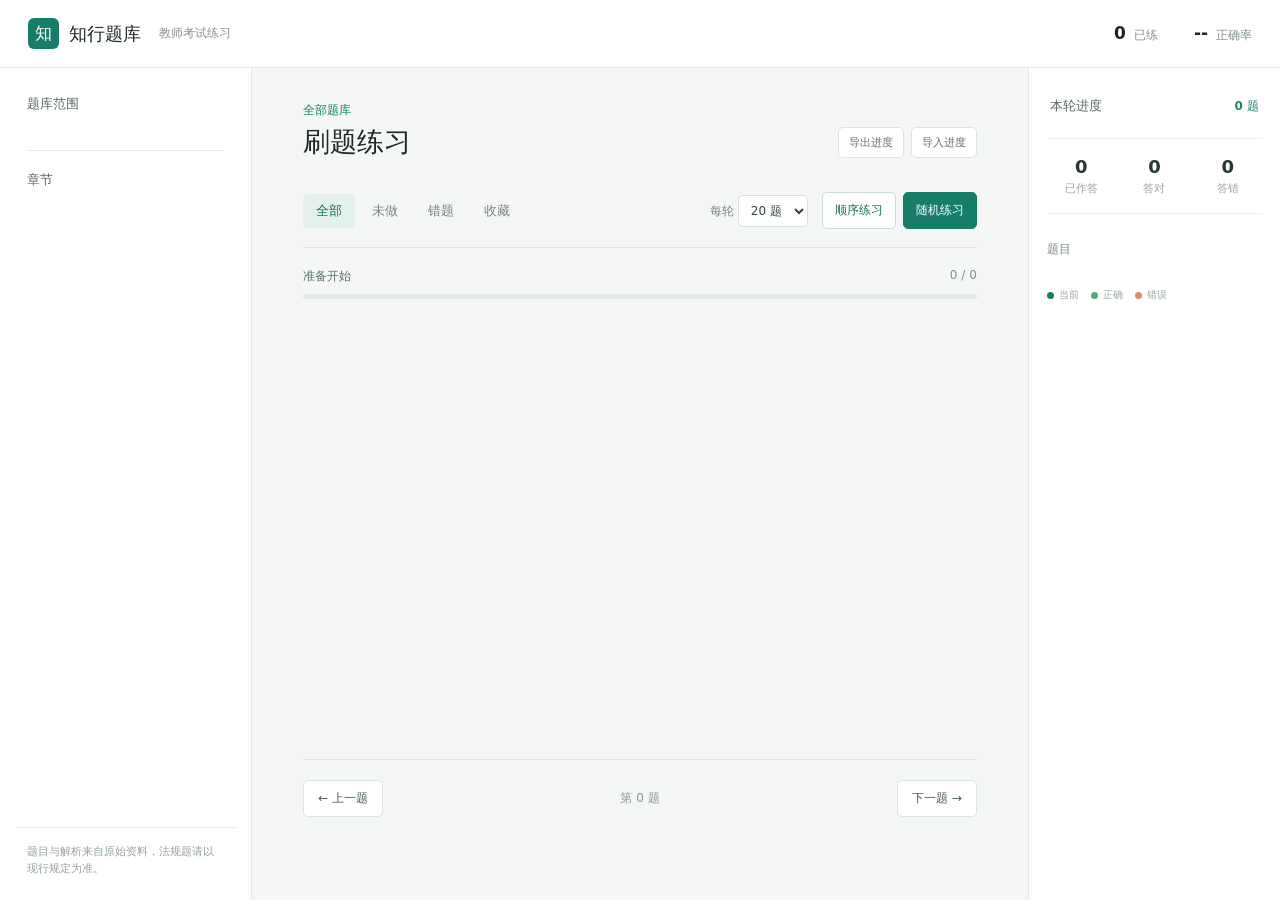
==== 知行题库-Windows直接打开.html @ 48b074b1 "Build offline teacher practice bank" ====
<!doctype html>
<html lang="zh-CN">
<head>
  <meta charset="utf-8">
  <meta name="viewport" content="width=device-width, initial-scale=1, viewport-fit=cover">
  <meta name="theme-color" content="#f5f7f6">
  <title>知行题库 · 教育学刷题</title>
  <style>
:root{font-family:Inter,"PingFang SC","Microsoft YaHei",system-ui,sans-serif;color:#1d2927;background:#f5f7f6;font-synthesis:none}*{box-sizing:border-box}body{margin:0}button,select{font:inherit}button{cursor:pointer}button:disabled{cursor:default;opacity:.45}.app-shell{min-height:100vh}.app-header{height:68px;background:#fff;border-bottom:1px solid #e2e8e5;display:flex;align-items:center;justify-content:space-between;padding:0 28px;position:sticky;top:0;z-index:10}.brand{display:flex;align-items:center;gap:10px;font-size:18px;font-weight:750;white-space:nowrap}.brand-mark{display:grid;place-items:center;width:31px;height:31px;border-radius:6px;background:#167d68;color:#fff;font-size:17px}.brand small{font-size:12px;color:#87928e;font-weight:500;margin-left:8px}.header-stats{display:flex;gap:36px}.header-stats div{display:flex;align-items:baseline;gap:8px}.header-stats strong{font-size:17px}.header-stats span{font-size:12px;color:#82908a}.mobile-filter-button,.sidebar-close{display:none}.workspace{display:grid;grid-template-columns:252px minmax(460px,1fr) 252px;min-height:calc(100vh - 68px);max-width:1600px;margin:auto}.sidebar{background:#fff;border-right:1px solid #e2e8e5;padding:27px 15px 22px;display:flex;flex-direction:column;min-height:0}.sidebar-heading,.section-heading,.panel-heading{display:flex;align-items:center;justify-content:space-between;font-size:13px;font-weight:700;color:#596963;padding:0 12px}.subject-list{display:grid;gap:5px;margin-top:15px}.subject-button,.chapter-button{display:flex;align-items:center;justify-content:space-between;width:100%;border:0;background:transparent;text-align:left;border-radius:5px;color:#46534f;min-height:42px;padding:9px 12px;font-size:13px;line-height:1.45}.subject-button:hover,.chapter-button:hover{background:#f2f7f4}.subject-button.active,.chapter-button.active{background:#e7f3ee;color:#0a705b;font-weight:700}.subject-button span,.chapter-button span{min-width:0}.subject-button small,.chapter-button small{font-size:11px;color:#93a19b;margin-left:8px;font-weight:500}.subject-button.active small,.chapter-button.active small{color:#4e967d}.sidebar-divider{height:1px;background:#e8edeb;margin:22px 12px 20px}.chapter-list{display:grid;gap:2px;overflow-y:auto;margin-top:12px;padding-bottom:12px}.chapter-button{align-items:flex-start}.chapter-button span{overflow-wrap:anywhere}.sidebar-footer{font-size:11px;line-height:1.6;color:#98a49e;border-top:1px solid #e8edeb;padding:15px 12px 0;margin-top:auto}.main-content{padding:34px clamp(24px,4vw,64px) 40px;min-width:0}.page-title-row{display:flex;align-items:end;justify-content:space-between;gap:20px}.eyebrow{font-size:12px;color:#0f8369;font-weight:700}.page-title-row h1{font-size:27px;line-height:1.2;margin:7px 0 0;letter-spacing:0}.data-actions{display:flex;gap:7px}.data-actions button{border:1px solid #dce4df;background:#fff;color:#64716c;border-radius:5px;padding:7px 10px;font-size:11px}.data-actions button:hover{color:#12735f;border-color:#7fbaa6}.practice-controls{display:flex;align-items:center;justify-content:space-between;gap:15px;flex-wrap:wrap;margin-top:34px;padding-bottom:18px;border-bottom:1px solid #dfe7e2}.mode-tabs{display:flex;gap:4px}.mode-tabs button{border:0;background:transparent;color:#77857e;font-size:13px;padding:8px 13px;border-radius:5px;min-width:52px}.mode-tabs button:hover{background:#ecf2ee}.mode-tabs button.active{color:#0f725d;background:#e4f1eb;font-weight:700}.session-controls{display:flex;align-items:center;gap:7px}.session-controls label{font-size:12px;color:#77857e;margin-right:7px;white-space:nowrap}.session-controls select{background:#fff;border:1px solid #d9e2dc;border-radius:5px;padding:7px 8px;color:#34443d}.session-controls button{border-radius:5px;padding:9px 12px;border:1px solid #ccdbd3;font-size:12px;font-weight:700;white-space:nowrap}.secondary-command{color:#196b58;background:#fff}.primary-command{color:#fff;background:#167d68;border-color:#167d68!important}.session-summary{display:flex;justify-content:space-between;margin-top:20px;font-size:12px;color:#819089}.session-summary span:first-child{font-weight:700;color:#587168}.progress-track{height:5px;background:#e2eae5;border-radius:4px;margin-top:9px;overflow:hidden}.progress-track>div{height:100%;width:0;background:#1d9476;transition:width .25s}.question-area{padding-top:32px;min-height:440px}.question-meta{display:flex;align-items:center;justify-content:space-between;color:#8a9891;font-size:12px}.question-meta .number{color:#167d68;font-weight:800}.question-title{font-size:21px;line-height:1.75;font-weight:650;margin:22px 0 25px;overflow-wrap:anywhere}.option-list{display:grid;gap:11px}.option-button{width:100%;min-height:60px;display:flex;align-items:center;text-align:left;gap:16px;padding:12px 16px;background:#fff;border:1px solid #dfe7e2;border-radius:6px;color:#2b3933;line-height:1.5;font-size:15px}.option-button:hover:not(:disabled){border-color:#76ae9b;background:#f9fcfa}.option-button:disabled{opacity:1}.option-letter{width:28px;height:28px;flex:0 0 28px;display:grid;place-items:center;border:1px solid #dce5df;border-radius:4px;font-weight:700;font-size:13px;color:#65756d}.option-button.correct{background:#e9f6ee;border-color:#67b48c}.option-button.correct .option-letter{background:#238961;color:#fff;border-color:#238961}.option-button.wrong{background:#fff0eb;border-color:#e3a48f}.option-button.wrong .option-letter{background:#cf6c52;color:#fff;border-color:#cf6c52}.option-button.muted{color:#84918a}.feedback{margin-top:22px;border-left:3px solid #238961;background:#edf7f1;padding:17px 20px;line-height:1.7;border-radius:0 5px 5px 0}.feedback.incorrect{background:#fff2ed;border-color:#d87356}.feedback-heading{font-weight:800;font-size:14px;color:#17684b}.feedback.incorrect .feedback-heading{color:#bb553b}.feedback-answer{font-size:13px;color:#51625a;margin-top:3px}.feedback-explanation{font-size:13px;color:#52625b;margin-top:12px;white-space:pre-wrap}.question-actions{display:flex;align-items:center;gap:14px;margin-top:23px}.text-action{border:0;background:transparent;color:#73827b;padding:4px 0;font-size:12px}.text-action:hover,.text-action.active{color:#127d62}.question-nav{display:flex;align-items:center;justify-content:space-between;border-top:1px solid #dfe7e2;padding-top:20px;margin-top:20px;color:#8a9891;font-size:12px}.question-nav button{border:1px solid #dce5df;background:#fff;padding:9px 14px;border-radius:5px;font-size:12px;color:#4c6257}.question-nav button:hover:not(:disabled){border-color:#72b39a;color:#12735f}.right-panel{background:#fff;border-left:1px solid #e2e8e5;padding:29px 18px;min-width:0}.panel-heading{padding:0 3px}.panel-heading strong{color:#1f8470;font-size:12px}.round-stats{display:grid;grid-template-columns:repeat(3,1fr);gap:5px;margin-top:23px;padding:17px 0;border-top:1px solid #e9efeb;border-bottom:1px solid #e9efeb}.round-stats div{display:flex;flex-direction:column;align-items:center;gap:4px}.round-stats strong{font-size:18px;color:#263a30}.round-stats span{font-size:11px;color:#9aa6a0}.palette-label{font-size:12px;font-weight:700;color:#7b8a82;margin-top:27px}.question-palette{display:grid;grid-template-columns:repeat(5,minmax(0,1fr));gap:7px;margin-top:13px;max-height:calc(100vh - 350px);overflow:auto}.question-palette button{height:31px;border:1px solid #e1e8e3;background:#fff;color:#718078;border-radius:4px;font-size:11px}.question-palette button.current{border-color:#157d65;color:#0e715a;background:#e8f4ee;font-weight:800}.question-palette button.correct{background:#e6f4e9;color:#167c58;border-color:#b5dcc3}.question-palette button.wrong{background:#fff0e8;color:#ba5b3b;border-color:#efd1c1}.question-palette button.current{outline:2px solid #167d68;outline-offset:1px}.palette-key{display:flex;gap:12px;flex-wrap:wrap;margin-top:17px;font-size:10px;color:#99a59e}.palette-key span{display:flex;align-items:center;gap:5px}.palette-key i{width:7px;height:7px;border-radius:50%;background:#e1e8e3}.palette-key .key-current{background:#167d68}.palette-key .key-correct{background:#52a879}.palette-key .key-wrong{background:#dc8a69}.empty-state{display:grid;place-content:center;min-height:360px;text-align:center}.empty-state h2{font-size:17px;margin:0 0 9px}.empty-state p{font-size:13px;line-height:1.7;color:#8b9992;margin:0}.empty-state button{margin:20px auto 0;border:0;background:#167d68;color:#fff;padding:10px 16px;border-radius:5px;font-size:12px}.toast{position:fixed;bottom:25px;left:50%;transform:translate(-50%,15px);padding:10px 15px;border-radius:5px;background:#233b32;color:#fff;box-shadow:0 8px 24px #1d3d3129;font-size:12px;opacity:0;pointer-events:none;transition:.2s;z-index:30}.toast.show{opacity:1;transform:translate(-50%,0)}.sidebar-backdrop{display:none}
@media(max-width:1120px){.workspace{grid-template-columns:232px minmax(0,1fr)}.right-panel{display:none}.main-content{padding-left:36px;padding-right:36px}}
@media(max-width:720px){.app-header{height:58px;padding:0 16px}.brand{font-size:16px}.brand small,.header-stats{display:none}.mobile-filter-button{display:block;margin-left:auto;background:#e8f3ed;color:#13745c;border:0;border-radius:5px;padding:8px 10px;font-size:12px}.workspace{display:block;min-height:calc(100vh - 58px)}.sidebar{position:fixed;z-index:25;top:0;left:0;bottom:0;width:min(85vw,330px);transform:translateX(-100%);transition:transform .2s;box-shadow:10px 0 30px #1a3f3020}.sidebar.open{transform:translateX(0)}.sidebar-close{display:block;border:0;background:transparent;font-size:25px;line-height:1;color:#8b9b91}.sidebar-backdrop.open{display:block;position:fixed;inset:0;background:#152b2266;z-index:20}.main-content{padding:25px 17px 35px}.page-title-row{align-items:start}.page-title-row h1{font-size:23px}.data-actions{flex-direction:column;gap:4px}.data-actions button{padding:5px 7px;font-size:10px}.practice-controls{margin-top:25px;align-items:flex-start;gap:15px}.mode-tabs{width:100%;justify-content:space-between}.mode-tabs button{flex:1;padding:8px 6px}.session-controls{width:100%;justify-content:space-between;gap:5px}.session-controls label{margin:0}.session-controls button{padding:9px 7px}.question-area{padding-top:25px;min-height:380px}.question-title{font-size:18px;margin:17px 0 20px}.option-button{font-size:14px;padding:10px 12px;min-height:56px}.question-nav{margin-top:15px}.sidebar-footer{margin-top:20px}}

</style>
  <script>
window.QUESTION_BANK = [{"id":"1-1-1","subject":"教育学","chapter":"第一章 教育及教育学的产生与发展","number":1,"stem":"以下不属于广义教育的是( )。","options":["妈妈教孩子洗衣服","社团活动","参观美术馆","小鸟学飞"],"answer":"D","explanation":"广义教育的定义是凡是增进人们的知识和技能.影响人们的想品德的活动都是教育。教育只局限于人，所以小鸟学飞不属于广义教育。"},{"id":"1-1-2","subject":"教育学","chapter":"第一章 教育及教育学的产生与发展","number":2,"stem":"狭义的教育主要是指( )。","options":["家庭教育","职业教育","学校教育","社会教育"],"answer":"C","explanation":"狭义的教育就是学校教育。"},{"id":"1-1-3","subject":"教育学","chapter":"第一章 教育及教育学的产生与发展","number":3,"stem":"在一定的社会背景下发生的促使个体的社会化和社会的个性化的实践活动即( )。","options":["教育","教学","德育","智育"],"answer":"A","explanation":"题干描述的是“教育”的定义。“教学”一般指的是课堂教学，但个体社会化和社会个性化的活动不仅仅是课堂教学，所以不符合。"},{"id":"1-1-4","subject":"教育学","chapter":"第一章 教育及教育学的产生与发展","number":4,"stem":"教育学史上第一个正式提出并把教育起源问题作为一个学术问题来认识的是( )。","options":["神话起源说","生物起源说","心理起源说","劳动起源说"],"answer":"B","explanation":"教育学史上第一个正式提出的教育起源学说是生物起源说。"},{"id":"1-1-5","subject":"教育学","chapter":"第一章 教育及教育学的产生与发展","number":5,"stem":"利托尔诺认为：教育活动不仅存在于人类社会之中，而且存在于人类社会之外，甚至存在于动物界。这是教育的( )的观点。","options":["生物起源说","神话起源说","心理起源说","劳动起源说"],"answer":"A","explanation":"教育也存在于动物界是生物起源说的观点。"},{"id":"1-1-6","subject":"教育学","chapter":"第一章 教育及教育学的产生与发展","number":6,"stem":"认为教育起源于儿童对成年人无意识的模仿的是( )。","options":["神话起源说","生物起源说","心理起源说","劳动起源说"],"answer":"C","explanation":"认为教育产生于儿童对成年人无意识模仿的是孟禄的心理起源说。"},{"id":"1-1-7","subject":"教育学","chapter":"第一章 教育及教育学的产生与发展","number":7,"stem":"教育是人类特有的一种社会活动，这是______的观点。( )","options":["生物起源说","神话起源说","心理起源说","劳动起源说"],"answer":"D","explanation":"认为教育是人类特有的社会活动是劳动起源说的观点。"},{"id":"1-1-8","subject":"教育学","chapter":"第一章 教育及教育学的产生与发展","number":8,"stem":"下列哪个社会的教育没有阶级性( )","options":["封建社会","奴隶社会","原始社会","资本主义社会"],"answer":"C","explanation":"原始社会还没有产生阶级，所以教育没有阶级性。"},{"id":"1-1-9","subject":"教育学","chapter":"第一章 教育及教育学的产生与发展","number":9,"stem":"自( ) 阶段开始，自然科学就成为学校教学内容的组成部分。","options":["原始教育","近代教育","现代教育","古代教育"],"answer":"B","explanation":"古代自然科学不发达，自然科学知识从近代开始呈现大幅度膨胀，所以自然科学成为教学内容也是从近代开始。"},{"id":"1-1-10","subject":"教育学","chapter":"第一章 教育及教育学的产生与发展","number":10,"stem":"教育从生产劳动中第一次分离的标志是( )。","options":["学校的产生","剩余产品的出现","有了国家","创造了文字"],"answer":"A","explanation":"学校产生之后，学校内的教师和学生就不用从事生产劳动而只专心于知识的传授和学习，所以教育与生产劳动相分离。"},{"id":"1-1-11","subject":"教育学","chapter":"第一章 教育及教育学的产生与发展","number":11,"stem":"学校教育与生产劳动相脱离是______教育的一个主要特征。( )","options":["古代社会","近代社会","资本主义社会","社会主义社会"],"answer":"A","explanation":"教育与生产劳动相脱离是古代社会教育的特征。"},{"id":"1-1-12","subject":"教育学","chapter":"第一章 教育及教育学的产生与发展","number":12,"stem":"古代中国学校教育的主要内容是六艺，它包括( )。","options":["礼.乐.射.辞.书.数","文法.修辞.辩证法.书数.射御","算术.几何.文法.辩证法.天文.书数","礼.乐.射.御.书.数"],"answer":"D","explanation":"“六艺”是礼乐射御书数。"},{"id":"1-1-13","subject":"教育学","chapter":"第一章 教育及教育学的产生与发展","number":13,"stem":"以培养有文化修养和多种才能的政治家和商人为教育目的的是古代 ( )","options":["斯巴达","埃及","希腊","雅典"],"answer":"D","explanation":"题干描述的是雅典的教育特点。"},{"id":"1-1-14","subject":"教育学","chapter":"第一章 教育及教育学的产生与发展","number":14,"stem":"以培养忠于统治阶级的强悍的军人为教育目的是古代 ( )","options":["希腊","埃及","斯巴达","雅典"],"answer":"C","explanation":"斯巴达教育以培养军人为主要教育目的。"},{"id":"1-1-15","subject":"教育学","chapter":"第一章 教育及教育学的产生与发展","number":15,"stem":"古代西欧教育，( )处于全部学科的“王冠”地位。","options":["神学","算术","文法","辩证学"],"answer":"A","explanation":"中世纪西欧是基督教整体控制整个社会的时期，所以那个时候，处于全部学科“王冠”的是神学。“七艺”教育是为学习神学做准备。"},{"id":"1-1-16","subject":"教育学","chapter":"第一章 教育及教育学的产生与发展","number":16,"stem":"强调身心和谐发展，教育内容比较丰富，方法比较灵活的教育是( )。","options":["古代印度","古代埃及","斯巴达","雅典"],"answer":"D","explanation":"雅典教育强调身心和谐发展，教学方法比较灵活。"},{"id":"1-1-17","subject":"教育学","chapter":"第一章 教育及教育学的产生与发展","number":17,"stem":"下列说法错误的是( )。","options":["斯巴达教育特别重视对其子女进行体操和军事训练。","雅典教育只重视读写算.音乐.文学.政治和哲学方面的教育","儒家的经典著作“四书”和“五经”是我国封建社会教育的主要内容","在欧洲封建社会里，教会教育的内容是“七艺”"],"answer":"B","explanation":"雅典教育注重人身心和谐发展，除了B项中提到的以外，也注重体育教育。A.C.D三项都正确。"},{"id":"1-1-18","subject":"教育学","chapter":"第一章 教育及教育学的产生与发展","number":18,"stem":"在欧洲封建社会，宗教成了封建制度的精神支柱和统治人民的工具，因而教育上出现了两种类型的教育：( )和骑士教育。","options":["斯巴达教育","宗教教育","教会教育","雅典教育"],"answer":"C","explanation":"欧洲中世纪是基督教全面掌控社会的时期，所有教会教育是中世纪教育的重要类型。宗教教育是所有宗教都具有的，而教会教育是基督教特有的。"},{"id":"1-1-19","subject":"教育学","chapter":"第一章 教育及教育学的产生与发展","number":19,"stem":"“政教合一，以吏为师”的局面是( )时期的典型状况。","options":["原始社会","奴隶社会","封建社会","资本主义社会"],"answer":"B","explanation":"“政教合一，以吏为师”是我国西周，即奴隶社会时期的典型状况。"},{"id":"1-1-20","subject":"教育学","chapter":"第一章 教育及教育学的产生与发展","number":20,"stem":"“以僧为师”，“以吏为师”是古代什么时期的教育特征( )","options":["中国","埃及","希腊","罗马"],"answer":"B","explanation":"“以僧为师.以吏为师”是古埃及教育的特点。"},{"id":"1-1-21","subject":"教育学","chapter":"第一章 教育及教育学的产生与发展","number":21,"stem":"与封建社会教育特征不符的是( )。","options":["师生关系民主化，出现了双轨制","教育具有阶级性和宗教性","以“四书五经”等经典为教育内容","官学与私学.书院和社学并存"],"answer":"A","explanation":"师生关系民主化是近代以后，资本主义社会教育的特点。"},{"id":"1-1-22","subject":"教育学","chapter":"第一章 教育及教育学的产生与发展","number":22,"stem":"首先提出“普及教育”口号的是在( )时期。","options":["奴隶社会","封建社会","资本主义社会","社会主义社会"],"answer":"C","explanation":"首先提出“普及教育”口号是在资本主义社会时期。"},{"id":"1-1-23","subject":"教育学","chapter":"第一章 教育及教育学的产生与发展","number":23,"stem":"19世纪初，资产阶级为了适应生产的需要，扩大了教育对象，采用了班级授课的教学组织形式，实施了“( )”，使劳动人民的子女有了一定的受教育的机会。","options":["高等教育","宗教教育","普及教育","骑士教育"],"answer":"C","explanation":"19世纪开始出现普及教育。高等教育.宗教教育.骑士教育在中世纪就出现了。"},{"id":"1-1-24","subject":"教育学","chapter":"第一章 教育及教育学的产生与发展","number":24,"stem":"在西方，公立教育崛起于( )。","options":["现代","近代","封建社会","奴隶社会"],"answer":"B","explanation":"西方的公立教育源于普鲁士1763年的强迫教育法令，崛起于近代。在那之前，西方以私立教育为主。"},{"id":"1-1-25","subject":"教育学","chapter":"第一章 教育及教育学的产生与发展","number":25,"stem":"当今世界，新科学技术在不断发展和深化，现代教育也酝酿着一场巨变，已有的现代教育思想和理论日益从理想和概念变为现实，现代教育要发生怎样的变化才能适应社会发展的要求？( )①教育终身化 ②教育分权化 ③教育市场化④教育民主化 ⑤教育国际化 ⑥教育现代化 ⑦教育多元化","options":["②③④⑤⑥⑦","①③④⑤⑥⑦","①②③④⑤⑥⑦","①②③④⑤⑥⑦"],"answer":"D","explanation":"终身化、分权化、市场化、民主化、国际化、现代化、多元化都是现代教育的发展趋势。"},{"id":"1-1-26","subject":"教育学","chapter":"第一章 教育及教育学的产生与发展","number":26,"stem":"否定教育专制化的教育特征是( )。","options":["教育的终身化","教育的多元化","教育的民主化","教育的全民化"],"answer":"C","explanation":"“专制”的反义词是“民主”。"},{"id":"1-1-27","subject":"教育学","chapter":"第一章 教育及教育学的产生与发展","number":27,"stem":"“活到老学到老”是现代教育( )特点的要求。","options":["大众性","公平性","终身性","未来性"],"answer":"C","explanation":"“活到老，学到老”体现了终身教育的意识。"},{"id":"1-1-28","subject":"教育学","chapter":"第一章 教育及教育学的产生与发展","number":28,"stem":"终身教育的提出者是( )","options":["朗格朗","布鲁纳","布鲁姆","杜威"],"answer":"A","explanation":"终身教育的提出者是朗格朗。"},{"id":"1-1-29","subject":"教育学","chapter":"第一章 教育及教育学的产生与发展","number":29,"stem":"现代教育的( )是指：一方面，科学教育是现代教育的基本内容和最重要的方面，另一方面，现代教育的发展越来越依靠教育科学的指导，摆脱经验的束缚。","options":["公共性","生产性","科学性","终身性"],"answer":"C","explanation":"题干提到的两个方面都与科学有关，所以是现代教育的科学性。"},{"id":"1-1-30","subject":"教育学","chapter":"第一章 教育及教育学的产生与发展","number":30,"stem":"为全体人民服务，为每一位受教育者提供同样的机会体现了现代教育( )的特征。","options":["公共性","生产性","科学性","未来性"],"answer":"A","explanation":"为全体人民服务体现了现代教育的公共性。"},{"id":"1-1-31","subject":"教育学","chapter":"第一章 教育及教育学的产生与发展","number":31,"stem":"“今天的教育是明天的经济，教育的消费是明显的消费潜在的生产，是有限的消费扩大的生产，是今日的消费明日的生产”；这一认识表明现代教育具有( )的特征。","options":["科学性","价值性","生产性","未来性"],"answer":"C","explanation":"把教育看做是人力资源的生产是强调教育的生产性。"},{"id":"1-1-32","subject":"教育学","chapter":"第一章 教育及教育学的产生与发展","number":32,"stem":"教育学是研究( )，揭示教育规律的科学。","options":["教育事实和教育现象","教育事实和教育问题","教育现象和教育问题","教育方针和教育事实"],"answer":"C","explanation":"考察教育学的定义。教育学是研究教育现象和教育问题，揭示教育规律的科学。"},{"id":"1-1-33","subject":"教育学","chapter":"第一章 教育及教育学的产生与发展","number":33,"stem":"在我国“教育”最早见于( )","options":["《论语》","《大学》","《孟子》","《学记》"],"answer":"C","explanation":"我国最早把“教育”二字连用的是在《孟子》。"},{"id":"1-1-34","subject":"教育学","chapter":"第一章 教育及教育学的产生与发展","number":34,"stem":"“博学之.审问之.慎思之.明辨之.笃行之”思想的提出者是( )","options":["孔子","杜威","昆体良","思孟学派"],"answer":"D","explanation":"这句话出自《礼记·中庸》，由思孟学派撰写。"},{"id":"1-1-35","subject":"教育学","chapter":"第一章 教育及教育学的产生与发展","number":35,"stem":"( )把学习过程概括为“学—思-行”的统一过程。","options":["夸美纽斯","孟子","孔子","荀子"],"answer":"C","explanation":"孔子把学习过程概括为“学-思-行”。"},{"id":"1-1-36","subject":"教育学","chapter":"第一章 教育及教育学的产生与发展","number":36,"stem":"提出“富贵不能淫，贫贱不能移，威武不能屈”的“大丈夫”人格的是( )。","options":["孔子","孟子","老子","荀子"],"answer":"B","explanation":"提出“大丈夫”人格的是孟子。"},{"id":"1-1-37","subject":"教育学","chapter":"第一章 教育及教育学的产生与发展","number":37,"stem":"下述属于墨家主张的是( )","options":["有教无类","兼爱","复归本性","以法为教"],"answer":"B","explanation":"墨家提倡“兼爱”。"},{"id":"1-1-38","subject":"教育学","chapter":"第一章 教育及教育学的产生与发展","number":38,"stem":"道家主张教育要( )。","options":["有教无类","非攻","复归人的自然本性","建国君民.教学为先"],"answer":"C","explanation":"道家强调无为，遵循自然，复归人的自然本性。“有教无类”是孔子的观点。“非攻”是墨家的观点。“建国君民，教学为先”是《学记》的内容。"},{"id":"1-1-39","subject":"教育学","chapter":"第一章 教育及教育学的产生与发展","number":39,"stem":"西方教育史上第一本教育专著是古罗马教育家( )编写的。","options":["苏格拉底","亚里士多德","柏拉图","昆体良"],"answer":"D","explanation":"西方第一本教育专著是古罗马昆体良的《雄辩术原理》。"},{"id":"1-1-40","subject":"教育学","chapter":"第一章 教育及教育学的产生与发展","number":40,"stem":"反映孔子教育思想的文献是( )。","options":["《学记》","《论语》","《礼记》","《中庸》"],"answer":"B","explanation":"反映孔子教育思想的是《论语》。"},{"id":"1-1-41","subject":"教育学","chapter":"第一章 教育及教育学的产生与发展","number":41,"stem":"我国最早提出启发式教学思想的是( )。","options":["孔子","孟子","朱熹","老子"],"answer":"A","explanation":"我国最早提出启发式教学的是孔子。“不愤不启，不悱不发”。"},{"id":"1-1-42","subject":"教育学","chapter":"第一章 教育及教育学的产生与发展","number":42,"stem":"在教育史上主张“有教无类”的教育家是( )。","options":["孔子","孟子","墨翟","荀子"],"answer":"A","explanation":"孔子主张有教无类。"},{"id":"1-1-43","subject":"教育学","chapter":"第一章 教育及教育学的产生与发展","number":43,"stem":"在教育史上主张“不愤不启，不悱不发”的教育家是( )。","options":["孔子","孟子","墨翟","荀子"],"answer":"A","explanation":"孔子提出“不愤不启，不悱不发”。"},{"id":"1-1-44","subject":"教育学","chapter":"第一章 教育及教育学的产生与发展","number":44,"stem":"中国历史上最早专门论述教育问题的文献是( )。","options":["《论语》","《大学》","《学记》","《中庸》"],"answer":"C","explanation":"中国历史上最早专门论述教育问题的文献是《学记》。"},{"id":"1-1-45","subject":"教育学","chapter":"第一章 教育及教育学的产生与发展","number":45,"stem":"世界上最早的一部教育专著是( )。","options":["《学记》","《论语》","《大教学论》","《普通教育学》"],"answer":"A","explanation":"世界上最早的教育专著是《学记》。"},{"id":"1-1-46","subject":"教育学","chapter":"第一章 教育及教育学的产生与发展","number":46,"stem":"由《学记》提出的教育主张是( )。","options":["有教无类","兼爱","复归人的自然本性","化民成俗，其必由学"],"answer":"D","explanation":"只有D项是《学记》的主张，A是孔子，B是墨家，C是道家。"},{"id":"1-1-47","subject":"教育学","chapter":"第一章 教育及教育学的产生与发展","number":47,"stem":"“劳心者治人，劳力者治于人”的中国传统儒家思想把( )相隔离。","options":["教育与生活","教育与经济","教育与政治","教育与生产劳动"],"answer":"D","explanation":"“劳心”指脑力活动，“劳力”指体力劳动，所以这句话是把教育与生产劳动相隔离。"},{"id":"1-1-48","subject":"教育学","chapter":"第一章 教育及教育学的产生与发展","number":48,"stem":"“道而弗牵，强而弗抑，开而弗达”出自( )。","options":["《学记》","《论语》","《礼记》","《中庸》"],"answer":"A","explanation":"这句话出自《学记》。"},{"id":"1-1-49","subject":"教育学","chapter":"第一章 教育及教育学的产生与发展","number":49,"stem":"“学不躐等”出自( )。","options":["《学记》","《论语》","《礼记》","《中庸》"],"answer":"A","explanation":"出自《学记》。"},{"id":"1-1-50","subject":"教育学","chapter":"第一章 教育及教育学的产生与发展","number":50,"stem":"在国外，最早使用启发式教学的是( )","options":["亚里士多德","柏拉图","康德","苏格拉底"],"answer":"D","explanation":"在国外，最早使用启发式教学的是苏格拉底。苏格拉底教学法也称作“产婆术”。"},{"id":"1-1-51","subject":"教育学","chapter":"第一章 教育及教育学的产生与发展","number":51,"stem":"西方古代以其雄辩和青年与智者的问答法著名的教育家是( )。","options":["柏拉图","苏格拉底","亚里士多德","德谟克利特"],"answer":"B","explanation":"苏格拉底教学采用问答法，也可称作是“产婆术”。"},{"id":"1-1-52","subject":"教育学","chapter":"第一章 教育及教育学的产生与发展","number":52,"stem":"下述著作中反映柏拉图的教育思想的是( )。","options":["《理想国》","《政治学》","《论演说家的教育》","《民本主义与教育》"],"answer":"A","explanation":"柏拉图的教育思想是《理想国》。"},{"id":"1-1-53","subject":"教育学","chapter":"第一章 教育及教育学的产生与发展","number":53,"stem":"柏拉图的教育思想主要体现在( )中。","options":["《理想国》","《形而上学》","《政治学》","《雄辩术原理》"],"answer":"A","explanation":"柏拉图的代表作是《理想国》。"},{"id":"1-1-54","subject":"教育学","chapter":"第一章 教育及教育学的产生与发展","number":54,"stem":"反映古希腊百科全书式的教育家亚里士多德的教育思想的是( )。","options":["《理想国》","《政治学》","《论演说家的教育》","《民本主义与教育》"],"answer":"B","explanation":"亚里士多德的代表作是《政治学》。A是柏拉图，C是昆体良，D是杜威。"},{"id":"1-1-55","subject":"教育学","chapter":"第一章 教育及教育学的产生与发展","number":55,"stem":"最早提出按照儿童心理发展规律对儿童进行分段教育的是( )。","options":["亚里士多德","柏拉图","苏格拉底","昆体良"],"answer":"A","explanation":"最早提出按照儿童心理发展规律对儿童进行分段教育的是亚里士多德。"},{"id":"1-1-56","subject":"教育学","chapter":"第一章 教育及教育学的产生与发展","number":56,"stem":"( )提出了“知识就是力量”。","options":["夸美纽斯","培根","卢梭","杜威"],"answer":"B","explanation":"“知识就是力量”是英国哲学家培根提出的。"},{"id":"1-1-57","subject":"教育学","chapter":"第一章 教育及教育学的产生与发展","number":57,"stem":"1632年英国哲学家( )首次在科学分类中将教育学作为一门独立的学科划分了出来。","options":["培根","斯宾塞","夸美纽斯","赫尔巴特"],"answer":"A","explanation":"培根最早把教育学作为一门独立的学科。"},{"id":"1-1-58","subject":"教育学","chapter":"第一章 教育及教育学的产生与发展","number":58,"stem":"提出“泛智”教育思想，探讨“把一切事物教给一切人类的全部艺术”的教育家是( )。","options":["培根","夸美纽斯","赫尔巴特","赞可夫"],"answer":"B","explanation":"最早提出“泛智教育”思想的是夸美纽斯。"},{"id":"1-1-59","subject":"教育学","chapter":"第一章 教育及教育学的产生与发展","number":59,"stem":"最早在教学理论上提出班级授课制思想的是( )。","options":["泰勒","夸美纽斯","裴斯塔洛齐","凯洛夫"],"answer":"B","explanation":"最早在教学理论上提出班级授课制的是夸美纽斯。"},{"id":"1-1-60","subject":"教育学","chapter":"第一章 教育及教育学的产生与发展","number":60,"stem":"夸美纽斯的《大教学论》被称为是( )。","options":["“教育学的雏形”","世界上第一部系统的教育学理论巨著","教育学成为一门独立学科的标志","世界上第一本研究教学法的书"],"answer":"B","explanation":"“教育学的雏形”是《学记》；教育学成为独立学科的标志是赫尔巴特的《普通教育学》；第一本研究教学法的书是昆体良的《雄辩术原理》。"},{"id":"1-1-61","subject":"教育学","chapter":"第一章 教育及教育学的产生与发展","number":61,"stem":"主张“一切知识都从感官的知觉开始”的教育家是( )。","options":["赫尔纽斯","杜威","凯洛夫","夸美纽斯"],"answer":"D","explanation":"这句话的提出者是夸美纽斯。"},{"id":"1-1-62","subject":"教育学","chapter":"第一章 教育及教育学的产生与发展","number":62,"stem":"近代启蒙主义教育的代表人物是 ( ) 。","options":["夸美纽斯","康德","卢梭","裴斯泰洛齐"],"answer":"C","explanation":"卢梭是启蒙主义思潮的代表人物。"},{"id":"1-1-63","subject":"教育学","chapter":"第一章 教育及教育学的产生与发展","number":63,"stem":"提倡自然教育的近代思想家是( ) 。","options":["卢梭","夸美纽斯","赫尔巴特","洛克"],"answer":"A","explanation":"提倡自然教育的是卢梭。"},{"id":"1-1-64","subject":"教育学","chapter":"第一章 教育及教育学的产生与发展","number":64,"stem":"第一个明确提出“教育心理学化”口号的教育家是( )。","options":["卢梭","洛克","裴斯泰洛奇","赫尔巴特"],"answer":"C","explanation":"第一个提出“教育心理学化”的教育家是裴斯泰洛奇，他的代表作是《林哈德与葛笃德》。"},{"id":"1-1-65","subject":"教育学","chapter":"第一章 教育及教育学的产生与发展","number":65,"stem":"“我们敢说日常所见的人中，十分之九都是他们的教育所决定的。”这一观点出自洛克的( )","options":["《大教学论》","《教育漫话》","《爱弥尔》","《普通教育学》"],"answer":"B","explanation":"这句话出自洛克的《教育漫话》。"},{"id":"1-1-66","subject":"教育学","chapter":"第一章 教育及教育学的产生与发展","number":66,"stem":"近代教育史中主张“绅士教育”的教育家是( ) 。","options":["裴斯泰洛齐","卢梭","康德","洛克"],"answer":"D","explanation":"洛克主张绅士教育。"},{"id":"1-1-67","subject":"教育学","chapter":"第一章 教育及教育学的产生与发展","number":67,"stem":"近代教育史中提出著名的“白板说”的教育家是 ( )。","options":["洛克","卢梭","康德","裴斯泰洛齐"],"answer":"A","explanation":"提出白板说的是洛克。"},{"id":"1-1-68","subject":"教育学","chapter":"第一章 教育及教育学的产生与发展","number":68,"stem":"“课堂中心”.“教材中心”.“教师中心”是根据( )的理论建立的。","options":["赫尔巴特","杜威","斯普朗格","阿普尔"],"answer":"A","explanation":"“课堂中心、教材中心、教师中心”是根据赫尔巴特的理论建立起来的。"},{"id":"1-1-69","subject":"教育学","chapter":"第一章 教育及教育学的产生与发展","number":69,"stem":"第一个提出要使教育学成为科学，并把教育理论建立在伦理学和心理学基础之上的教育家是( ) 。","options":["卢梭","夸美纽斯","康德","赫尔巴特"],"answer":"D","explanation":"提出把教育学建立在伦理学和心理学基础上的是赫尔巴特。"},{"id":"1-1-70","subject":"教育学","chapter":"第一章 教育及教育学的产生与发展","number":70,"stem":"美国实用主义教育家杜威关于学生在教学中的地位的主张，称为( ) 。","options":["白板说","做中学","儿童中心主义","实质教育派"],"answer":"C","explanation":"注意题目问的是杜威关于学生在教学中的地位的看法，那是C，儿童中心主义。"},{"id":"1-1-71","subject":"教育学","chapter":"第一章 教育及教育学的产生与发展","number":71,"stem":"“现在，我们教育中将引起的改变是重心的转移……在这里，儿童变成了太阳，教育的一切措施要围绕他们而组织起来。”这一儿童中心理念出自教育家( )。","options":["洛克","康德","杜威","培根"],"answer":"C","explanation":"儿童中心论的代表人物是杜威。"},{"id":"1-1-72","subject":"教育学","chapter":"第一章 教育及教育学的产生与发展","number":72,"stem":"杜威和他的《民本主义与教育》是20世纪( )的代表。","options":["人文主义教育学","存在主义教育学","实用主义教育学","要素主义教育学"],"answer":"C","explanation":"杜威是实用主义教育学的代表人物。"},{"id":"1-1-73","subject":"教育学","chapter":"第一章 教育及教育学的产生与发展","number":73,"stem":"教育史上两大对立学派——传统教育派与现代教育派的代表人物分别是( )。","options":["凯洛夫和赫尔巴特","杜威和赫尔巴特","赫尔巴特和杜威","夸美纽斯和杜威"],"answer":"C","explanation":"传统教育的代表人物是赫尔巴特，他提出“教师中心、教材中心、课堂中心”。现代教育的代表人物是杜威，他提出“学生中心、经验中心、活动中心”。"},{"id":"1-1-74","subject":"教育学","chapter":"第一章 教育及教育学的产生与发展","number":74,"stem":"提出和谐教育思想的思想家是( )。","options":["凯洛夫","赞科夫","苏霍姆林斯基","朗格朗"],"answer":"C","explanation":"提出和谐教育思想的是苏霍姆林斯基。"},{"id":"1-1-75","subject":"教育学","chapter":"第一章 教育及教育学的产生与发展","number":75,"stem":"美国的实用主义教育家杜威的代表作是( ) 。","options":["《大教学论》","《普通教育学》","《论演说家的教育》","《民本主义与教育》"],"answer":"D","explanation":"杜威的代表作是民本主义与教育。"},{"id":"1-1-76","subject":"教育学","chapter":"第一章 教育及教育学的产生与发展","number":76,"stem":"1939年，首位以马克思主义为指导，主编《教育学》的教育家是( )。","options":["凯洛夫","赞可夫","布鲁纳","维果斯基"],"answer":"A","explanation":"凯洛夫的代表作是《教育学》。"},{"id":"1-1-77","subject":"教育学","chapter":"第一章 教育及教育学的产生与发展","number":77,"stem":"“要尽量多地要求一个人，也要尽可能地尊重一个人。”是谁说的？( )。","options":["维果斯基","夸美纽斯","马卡连柯","苏霍姆林斯基"],"answer":"C","explanation":"这句话是马卡连柯说的。"},{"id":"1-1-78","subject":"教育学","chapter":"第一章 教育及教育学的产生与发展","number":78,"stem":"在我国教育史上，最早试图用马克思主义观点研究教育问题的是( )。","options":["杨贤江","蔡元培","李大钊","王道俊"],"answer":"A","explanation":"杨贤江1930年发表的《新教育大纲》是我国第一部用马克思主义原理阐述教育理论的书籍。"},{"id":"1-1-79","subject":"教育学","chapter":"第一章 教育及教育学的产生与发展","number":79,"stem":"批判教育学的代表人物是( )。","options":["阿普尔","梅伊曼","斯普朗格","朗格朗"],"answer":"A","explanation":"批判教育学的代表人物是阿普尔、鲍尔斯、金蒂斯、布迪厄。梅伊曼是实验教育学代表人物，斯普朗格是文化教育学代表人物，朗格朗提出了终身教育思想。"},{"id":"1-2-1","subject":"教育学","chapter":"第二章 教育目的与功能","number":1,"stem":"( )是全部教育活动的主题和灵魂，是教育的最高理想。","options":["教育方针","教育政策","教育目的","教育目标"],"answer":"C","explanation":"教育目的是全部教育活动的主题和灵魂，是教育的最高理想。"},{"id":"1-2-2","subject":"教育学","chapter":"第二章 教育目的与功能","number":2,"stem":"( )即是教育工作的出发点，又是教育活动的归宿。","options":["教育目的","教育任务","教育内容","教育规律"],"answer":"A","explanation":"教育目的是教育工作的出发点，也是教育活动的归宿。"},{"id":"1-2-3","subject":"教育学","chapter":"第二章 教育目的与功能","number":3,"stem":"教育的最高理想通过( )体现出来。","options":["课程目标","教育目的","教育目标","培养目标"],"answer":"B","explanation":"教育的最高理想通过教育目的体现出来。课程目标是单一课程，如语文的目标。培养目标一般指学校、院系、专业培养学生的具体的目标。“教育目标”一词不常用。"},{"id":"1-2-4","subject":"教育学","chapter":"第二章 教育目的与功能","number":4,"stem":"整个教育工作的核心是( )，它也是教育活动的依据和评判标准及出发点、归宿。","options":["教育方针","教育目的","教育法规","教育政策"],"answer":"B","explanation":"教育目的是教育活动的依据、评判标准和出发点。"},{"id":"1-2-5","subject":"教育学","chapter":"第二章 教育目的与功能","number":5,"stem":"检验教育活动成功与否的最根本的标准是( )。","options":["教育方针","教育目的","教学目的","培养目标"],"answer":"B","explanation":"检验教育活动成功与否的最根本的标准是教育目的。"},{"id":"1-2-6","subject":"教育学","chapter":"第二章 教育目的与功能","number":6,"stem":"教育目的是社会需求的集中反映，它集中反映了( )。","options":["教育性质","教育任务","教育规律","教育内容"],"answer":"A","explanation":"教育目的的不同集中反映了教育性质的不同。如我国教育目的是培养社会主义建设者和接班人，这就说明我国的教育具有社会主义性质。"},{"id":"1-2-7","subject":"教育学","chapter":"第二章 教育目的与功能","number":7,"stem":"教育目的可以发挥下列哪几种作用？( )。","options":["导向、规范和权威作用","激励、评价和统一作用","导向、激励和评价作用","宣传、引导和激励作用"],"answer":"C","explanation":"教育目的具有导向.激励和评价作用。"},{"id":"1-2-8","subject":"教育学","chapter":"第二章 教育目的与功能","number":8,"stem":"教育目的规定了教育活动所应培养的人才质量和规格，实际上就是规定了教育活动的最大方向，这体现了教育目的的( )。","options":["调控功能","导向功能","评价功能","激励功能"],"answer":"B","explanation":"教育目的规定了教育活动的大方向，体现了教育目的的导向功能。"},{"id":"1-2-9","subject":"教育学","chapter":"第二章 教育目的与功能","number":9,"stem":"1956年美国心理学家布卢姆制定出了《教育目标的分类系统》，把教育目标分为三大类，即( )。","options":["认知目标、情感目标、动作目标","认知目标、情感目标、审美目标","认知目标、技能目标、动作目标","认知目标、情感目标、技能目标"],"answer":"D","explanation":"布卢姆把教育目标分成认知、情感、动作技能三类。"},{"id":"1-2-10","subject":"教育学","chapter":"第二章 教育目的与功能","number":10,"stem":"国家最高权力机关根据政治、经济要求，明令颁布实行的一定历史阶段教育工作的总的指导方向就是( )。","options":["教育功能","教育目的","培养目标","教育方针"],"answer":"D","explanation":"题干描述的是教育方针的定义。"},{"id":"1-2-11","subject":"教育学","chapter":"第二章 教育目的与功能","number":11,"stem":"“古之王者，建国君民，教学为先”体现了( )的教育目的观。","options":["教育无目的","社会本位论","科学本位论","个人本位论"],"answer":"B","explanation":"这句话强调教育对于国家管理的重大影响，体现了社会本位论的教育目的观。"},{"id":"1-2-12","subject":"教育学","chapter":"第二章 教育目的与功能","number":12,"stem":"夸美纽斯认为：“今生只是永生的准备”。体现了( )的观点。","options":["教育的无目的论","神学的教育目的论","社会本位的教育目的论","个人本位的教育目的论"],"answer":"B","explanation":"“永生”是宗教用语，这句话体现了神学的教育目的论。"},{"id":"1-2-13","subject":"教育学","chapter":"第二章 教育目的与功能","number":13,"stem":"“教育对人的肉体和精神都要关心，但主要关心的应当是灵魂，教育应当建立在精神本质占优势的基础上”，这一观点是( )教育目的论。","options":["神学的","科学本位","社会本位","个人本位"],"answer":"A","explanation":"“灵魂”是宗教用语，体现了神学的教育目的论。"},{"id":"1-2-14","subject":"教育学","chapter":"第二章 教育目的与功能","number":14,"stem":"主张以社会的稳定和发展为教育最高宗旨来确定教育目的,就形成了( )。","options":["个人本位的教育目的论","教育无目的论","神学的教育目的论","社会本位的教育目的论"],"answer":"D","explanation":"题干描述的是社会本位教育目的论的观点。"},{"id":"1-2-15","subject":"教育学","chapter":"第二章 教育目的与功能","number":15,"stem":"中国古代最早的教育论著《学记》提出：“君子欲化民成俗，其必由学乎”，“古之王者，建国君民，教学为先”。该论述体现了( )的观点。","options":["教育的无目的论","神学的教育目的论","社会本位的教育目的论","个人本位的教育目的论"],"answer":"C","explanation":"社会本位论认为教育的目的要根据社会需要来制定；教育目的在于把受教育者培养成符合社会准则的公民。“建国君民，教学为先”把教育和政治联系起来，体现了社会本位的价值观。"},{"id":"1-2-16","subject":"教育学","chapter":"第二章 教育目的与功能","number":16,"stem":"社会本位教育目的论的代表人物是( )。","options":["涂尔干","卢梭","赞可夫","福禄培尔"],"answer":"A","explanation":"涂尔干是社会本位教育目的论的代表。"},{"id":"1-2-17","subject":"教育学","chapter":"第二章 教育目的与功能","number":17,"stem":"具有强烈的人道主义特色，全盛时期出现在18.19世纪，突出人的本性需要和自由发展，反对神学等观点属于( )的认识。","options":["精神本位论","社会本位论","神学本位论","个人本位论"],"answer":"D","explanation":"突出人的本性需要的是个人本位论。"},{"id":"1-2-18","subject":"教育学","chapter":"第二章 教育目的与功能","number":18,"stem":"认为个人的价值高于社会的价值，应根据个人的本性和个体发展的需要来确定教育目的的是______的观点。( )","options":["宗教本位论","社会本位论","个人本位论","文化本位论"],"answer":"C","explanation":"认为个人价值高于社会教育的是个人本位论的观点。"},{"id":"1-2-19","subject":"教育学","chapter":"第二章 教育目的与功能","number":19,"stem":"18世纪法国的思想家.教育家卢梭提出( )决定教育目的的观点。","options":["社会环境","儿童自然","儿童社会","社会影响"],"answer":"B","explanation":"卢梭是内发论.个人本位论的代表人物，提出儿童自然决定教育目的的观点。"},{"id":"1-2-20","subject":"教育学","chapter":"第二章 教育目的与功能","number":20,"stem":"“真正有效的教育目的必须是内在于教育或通过教育过程去实现的目的，”并且教育无“过程之外”的目的。这一观点属于( )。","options":["神学的教育目的论","社会本位的教育目的论","个人本位的教育目的论","教育无目的论"],"answer":"D","explanation":"教育无“过程之外”目的是教育无目的论的观点，由杜威提出。"},{"id":"1-2-21","subject":"教育学","chapter":"第二章 教育目的与功能","number":21,"stem":"“我们假定教育的目的在于使个人能继续他们的教育，或者说，学习的目的和报酬是继续不断生长的能力”，体现了______的观点。( )","options":["教育的无目的论","神学的教育目的论","社会本位的教育目的论","个人本位的教育目的论"],"answer":"A","explanation":"教育的目的在于持续不断的学习是教育无目的论的观点。"},{"id":"1-2-22","subject":"教育学","chapter":"第二章 教育目的与功能","number":22,"stem":"教育目的一般由两部分组成：一是就教育所要培养出的人的身心素质作出规定，二是就教育所要培养出的人的( )作出规定。","options":["社会价值","个人价值","素质结构","人才规格"],"answer":"A","explanation":"教育目的除了规定培养出的人的身心素质之外，也规定了社会价值。"},{"id":"1-2-23","subject":"教育学","chapter":"第二章 教育目的与功能","number":23,"stem":"确定教育目的的客观依据是( )。","options":["哲学观念","人性假设","理想人格","生产力和科技发展水平"],"answer":"D","explanation":"ABC三项都是主观依据，只有D是客观依据。"},{"id":"1-2-24","subject":"教育学","chapter":"第二章 教育目的与功能","number":24,"stem":"根据马克思主义关于人的全面发展学说，( )为人的全面发展提供了基础和可能。","options":["旧式分工","社会主义制度","机器大工业生产","教育与生产劳动相结合"],"answer":"C","explanation":"机器大生产为人的全面发展提供了基础和可能。"},{"id":"1-2-25","subject":"教育学","chapter":"第二章 教育目的与功能","number":25,"stem":"培养劳动者是( )","options":["社会主义教育目的的总要求","对人才培养规格的具体要求","我国教育目的的根本特点","学校的教育质量标准"],"answer":"A","explanation":"培养劳动者是社会主义教育目的的总要求。"},{"id":"1-2-26","subject":"教育学","chapter":"第二章 教育目的与功能","number":26,"stem":"我国教育目的制定的指导思想和理论基础是( )。","options":["社会本位价值取向","个人本位价值取向","马克思主义的人的全面发展学说","政治本位价值取向"],"answer":"C","explanation":"我国教育目的制定的指导思想和理论基础是马克思主义的人的全面发展学说。"},{"id":"1-2-27","subject":"教育学","chapter":"第二章 教育目的与功能","number":27,"stem":"马克思主义人的全面发展学说在20世纪末中国教育界的具体实践典型的是( )。","options":["教育实验的热潮","教育改革的实践","素质教育运动","教育的国际化走势"],"answer":"C","explanation":"20世纪末中国教育的主要运动是素质教育运动。"},{"id":"1-2-28","subject":"教育学","chapter":"第二章 教育目的与功能","number":28,"stem":"在马克思看来实现人的全面发展的唯一途径是( )。","options":["教劳结合活动","社会经济活动","社会文化活动","社会政治运动"],"answer":"A","explanation":"马克思认为人的全面发展的唯一途径是教育与劳动相结合。"},{"id":"1-2-29","subject":"教育学","chapter":"第二章 教育目的与功能","number":29,"stem":"十六大报告指出，要促进人的全面发展，形成全民学习.终身学习的( )","options":["小康社会","信息化社会","学习型社会","社会主义社会"],"answer":"C","explanation":"十六大报告指出要建立学习型社会。"},{"id":"1-2-30","subject":"教育学","chapter":"第二章 教育目的与功能","number":30,"stem":"《中华人民共和国义务教育法》规定义务教育和基础教育阶段，学校教育必须做到“两个全面”，即( )。","options":["全面普及义务教育，全面扫除青壮年文盲","全面进行教育改革，全面发展职业教育","全面贯彻党的教育方针，全面提高教育质量","全面发展，面向全体"],"answer":"D","explanation":"《义务教育法》第三十四条规定教育教学应面向全体学生，促进全面发展。"},{"id":"1-2-31","subject":"教育学","chapter":"第二章 教育目的与功能","number":31,"stem":"当代我国教育的主导思想是( )。","options":["应试教育","素质教育","特等教育","终身教育"],"answer":"B","explanation":"2000年后，我国开始大力推进素质教育运动。"},{"id":"1-2-32","subject":"教育学","chapter":"第二章 教育目的与功能","number":32,"stem":"( )是“五育”的灵魂","options":["体育","智育","德育","美育"],"answer":"C","explanation":"一个优秀的人才要建立在良好品德的基础上，所以德育是五育的灵魂。"},{"id":"1-2-33","subject":"教育学","chapter":"第二章 教育目的与功能","number":33,"stem":"素质教育是面向( )的教育。","options":["全体教师","全体学生","全社会成员","全部个性"],"answer":"B","explanation":"素质教育是面向全体学生的教育。"},{"id":"1-2-34","subject":"教育学","chapter":"第二章 教育目的与功能","number":34,"stem":"素质教育是以培养( )为重点的教育","options":["渊博的知识","健康的体魄","高尚的道德","创新精神"],"answer":"D","explanation":"素质教育以培养创新精神为重点。"},{"id":"1-2-35","subject":"教育学","chapter":"第二章 教育目的与功能","number":35,"stem":"素质教育是促进( )的教育。","options":["个性发展","认识发展","情感发展","意志发展"],"answer":"A","explanation":"素质教育相比应试教育最关键的就是要促进学生个性的发展。"},{"id":"1-2-36","subject":"教育学","chapter":"第二章 教育目的与功能","number":36,"stem":"体育是以( )为目标的教育活动。","options":["提升教育对象智慧","健全品德素养","发展体能，锻炼体魄","追求人生情趣和理想境界"],"answer":"C","explanation":"体育是以发展体能，锻炼体魄为目标的教育活动。"},{"id":"1-2-37","subject":"教育学","chapter":"第二章 教育目的与功能","number":37,"stem":"能不能培养( )是素质教育和应试教育的本质区别。","options":["高尚道德","审美能力","创新精神","实践能力"],"answer":"C","explanation":"素质教育最关键的是发展学生个性，培养创新精神。"},{"id":"1-2-38","subject":"教育学","chapter":"第二章 教育目的与功能","number":38,"stem":"根据各级各类学校任务而确定的培养人才的特殊要求被称为( )。","options":["教育目的","教育方针","培养目标","教学目标"],"answer":"C","explanation":"题目描述的是培养目标的定义。"},{"id":"1-2-39","subject":"教育学","chapter":"第二章 教育目的与功能","number":39,"stem":"教育的根本功能是( )。","options":["提高教育教学质量","为社会输送合格的人才","促进人的成长与全面发展","为了一切学生"],"answer":"C","explanation":"教育的根本功能是促进人的成长与全面发展。"},{"id":"1-3-1","subject":"教育学","chapter":"第三章 教育与人的发展","number":1,"stem":"遗传素质为人的发展提供了( )。","options":["现实性","必然性","方向性","可能性"],"answer":"D","explanation":"遗传为人的发展提供了可能。"},{"id":"1-3-2","subject":"教育学","chapter":"第三章 教育与人的发展","number":2,"stem":"人们的生活经验证明，人们由于长期进行某一方面的训练，就可以使脑的某一方面反应能力提高，如印染工人可以比一般人具有较强的颜色鉴别能力，酿酒老工人具有敏锐的鉴别酒质的能力，这种现象说明( )。","options":["遗传是人的身心发展的生理前提","遗传素质的发展过程制约着年青一代身心发展的年龄特征","遗传素质的差异性对人的身心发展有一定的影响作用","遗传素质具有可塑性"],"answer":"D","explanation":"题干说明了生活经验能改变一部分的身体机能，说明遗传素质具有可塑性。"},{"id":"1-3-3","subject":"教育学","chapter":"第三章 教育与人的发展","number":3,"stem":"“一两的遗传，胜过一吨的教育”是( )的观点。","options":["环境决定论","遗传决定论","教育万能论","二因素论"],"answer":"B","explanation":"这句话夸大了遗传的重要性，是遗传决定论的观点。"},{"id":"1-3-4","subject":"教育学","chapter":"第三章 教育与人的发展","number":4,"stem":"人是自然性和社会性的统一，若单纯强调人的自然属性，就会导致( )。","options":["社会本位论","环境决定论","遗传决定论","教育万能论"],"answer":"C","explanation":"如果只强调人的自然属性，就会认为人的遗传对人的发展起决定作用，导致遗传决定论。"},{"id":"1-3-5","subject":"教育学","chapter":"第三章 教育与人的发展","number":5,"stem":"认为人的性本能是推动人的发展的最根本动因的学者是( )。","options":["弗洛伊德","威尔逊","格塞尔","华生"],"answer":"A","explanation":"弗洛伊德及其开创的精神分析学派认为人的性本能是人的发展的最根本动因。"},{"id":"1-3-6","subject":"教育学","chapter":"第三章 教育与人的发展","number":6,"stem":"“孟母三迁”的故事说明了( )因素对发展的影响。","options":["遗传","教育","社会活动","环境"],"answer":"D","explanation":"孟母是在认识到环境对于孩子的重要影响之后，才会有三次搬家的决定。"},{"id":"1-3-7","subject":"教育学","chapter":"第三章 教育与人的发展","number":7,"stem":"社会环境对个体的客观要求所引起的需要与个体发展水平之间的矛盾运动，是推动个体自然人向社会人转变的( )。","options":["动力","前提","条件","基础"],"answer":"A","explanation":"需求与现有水平之间的矛盾是个体从自然人向社会人的转变的动力。"},{"id":"1-3-8","subject":"教育学","chapter":"第三章 教育与人的发展","number":8,"stem":"在良好的环境中，有的人却没有什么成就，甚至走向与环境所要求的相反道路；在恶劣的环境中，有的人却出淤泥而不染。这种现象说明( )。","options":["人的发展不受环境的影响","人们接受环境不是消极被动的，而是积极的能动的实践过程","好的环境不利于人的发展，坏的环境更对人的发展有利","人是环境的奴隶，个人发展是好是坏，完全由环境来决定"],"answer":"B","explanation":"优秀的环境不一定出优秀的人才，恶劣的环境也有可能出优秀的人才，说明人们接受环境不是消极被动的，而是积极能动的过程。"},{"id":"1-3-9","subject":"教育学","chapter":"第三章 教育与人的发展","number":9,"stem":"宋朝王安石写过一篇《伤仲永》的短文，说江西金溪有个名叫方仲永的少年，小时比较聪明，5岁时就能作诗，但由于缺乏良好的生活条件和及时的教育培养，12-13岁时写的诗已经不如以前的好了，到20岁左右，则“泯然众人矣”。这说明( )","options":["遗传素质在人的发展中的作用","后天的教育对人的发展具有决定性的作用","后天的生活条件和教育对人发展的重要意义","社会环境是影响人发展的重要因素"],"answer":"C","explanation":"题干说明了后天的教育对人发展的重要意义。"},{"id":"1-3-10","subject":"教育学","chapter":"第三章 教育与人的发展","number":10,"stem":"下列哪一种做法不利于教育发挥促进儿童发展的主导作用？( )","options":["教育在成熟的基础上引导发展","教育始终在整体发展的基础上促进个性发展","教育始终要顺应儿童的成熟，反映儿童已有的发展","教育过程中始终要尊重和发挥儿童的主体性"],"answer":"C","explanation":"根据维果斯基的“最近发展区”理论，教育应该要提供给儿童通过努力能够获得的内容，所以不能一味地顺应儿童已有的成熟程度。"},{"id":"1-3-11","subject":"教育学","chapter":"第三章 教育与人的发展","number":11,"stem":"人的自觉能动性的最高表现形式是人不同于动物的( )。","options":["特殊性","社会性","创造性","自觉性"],"answer":"C","explanation":"注意题干问的是“最高表现形式”，创造性是人的自觉能动性的最高表现形式。"},{"id":"1-3-12","subject":"教育学","chapter":"第三章 教育与人的发展","number":12,"stem":"对影响人的诸多因素叙述不正确的一项是( )。","options":["遗传给人的发展提供可能性","人的身心发展受社会环境的制约，但是人接受环境影响是积极的能动的实践过程。","人的发展应完全由教育来承担","人的社会实践对人的发展起着决定性的作用"],"answer":"C","explanation":"注意题目问的是不正确的一项。人的发展是由遗传.环境.教育.人的自身能动性多方面影响的。"},{"id":"1-3-13","subject":"教育学","chapter":"第三章 教育与人的发展","number":13,"stem":"下列说法中，对教育对人的发展起主导作用这一观点理解不正确的一项是( )。","options":["教育是一种有目的的培养人的活动，它规定着人的发展方向","教育，特别是学校教育给人的影响是比较全面.系统和深刻的","学校有专门负责教育工作的教师","教育的发展对人的发展起决定性作用，好的教育一定能培养出优秀的学生"],"answer":"D","explanation":"对人的发展起决定性作用的是人的主观能动性。"},{"id":"1-3-14","subject":"教育学","chapter":"第三章 教育与人的发展","number":14,"stem":"强调人的身心发展的力量主要源于人自身的内在需要的是( )。","options":["外铄论","内发论","环境决定论","多因素相互作用论"],"answer":"B","explanation":"内发论认为人的身心发展主要源于人自身内在需要。"},{"id":"1-3-15","subject":"教育学","chapter":"第三章 教育与人的发展","number":15,"stem":"中国古代“外铄论”的代表人物是( )。","options":["庄子","荀子","孟子","老子"],"answer":"B","explanation":"外铄论的代表是荀子。荀子认为人性本恶，教育的目的在于“化性起伪”。孟子.老子是内发论的代表人物。"},{"id":"1-3-16","subject":"教育学","chapter":"第三章 教育与人的发展","number":16,"stem":"英国哲学家洛克的“白板说”是( )的典型代表。","options":["外铄论","内发论","遗传决定论","多因素相互作用论"],"answer":"A","explanation":"洛克认为人生下来是一张“白板”，决定人与人之间不同的是后天的影响，所以是“外铄论”的代表人物。"},{"id":"1-3-17","subject":"教育学","chapter":"第三章 教育与人的发展","number":17,"stem":"人的生理成熟以具有( )能力为标志。","options":["学习","生殖","创造","思考"],"answer":"B","explanation":"人的生理成熟以具有生殖能力为标志。"},{"id":"1-3-18","subject":"教育学","chapter":"第三章 教育与人的发展","number":18,"stem":"人的心理成熟以具有独立自主的( )为标志。","options":["自我意识","创造能力","预见能力","选择能力"],"answer":"A","explanation":"人的心理成熟以具有自我意识为标志。"},{"id":"1-3-19","subject":"教育学","chapter":"第三章 教育与人的发展","number":19,"stem":"人的身心发展特殊性的表现之一是人的身心发展具有( )。","options":["主观性","普遍性","基础性","能动性"],"answer":"D","explanation":"ABC三项都不是人的身心发展的特性。"},{"id":"1-3-20","subject":"教育学","chapter":"第三章 教育与人的发展","number":20,"stem":"“拔苗助长”.“凌节而施”违背了个体身心发展的( )。","options":["阶段性","顺序性","不平衡性","互补性"],"answer":"B","explanation":"拔苗助长违背了个体身心发展的顺序性。"},{"id":"1-3-21","subject":"教育学","chapter":"第三章 教育与人的发展","number":21,"stem":"要适应人的身心发展的顺序性，教育必须做到( )。","options":["长善救失","循序渐进","因材施教","教学相长"],"answer":"B","explanation":"人的身心发展的顺序性要求教育要做到循序渐进。"},{"id":"1-3-22","subject":"教育学","chapter":"第三章 教育与人的发展","number":22,"stem":"《学记》中所说的“学不躐等”体现了( )原则。","options":["因材施教","系统性","启发性","巩固性"],"answer":"B","explanation":"“学不躐等”的含义是“学习不能超越次第，应循序渐进”，体现了系统性。"},{"id":"1-3-23","subject":"教育学","chapter":"第三章 教育与人的发展","number":23,"stem":"小学阶段的教学多运用直观形象方式，中学以后可进行抽象讲解，这体现了儿童身心发展( )的特点。","options":["顺序性","个别差异性","不平衡性","阶段性"],"answer":"D","explanation":"中小学不同阶段采用不同的教学方法，这体现了阶段性的特点。"},{"id":"1-3-24","subject":"教育学","chapter":"第三章 教育与人的发展","number":24,"stem":"身体状态的剧变，内心世界的发现，自我意识的觉醒，独立精神的加强，是( )表现出的总体性的阶段特征。","options":["儿童期","少年期","青年期","幼儿期"],"answer":"B","explanation":"题干说描述的是12-18岁少年期的阶段特征。"},{"id":"1-3-25","subject":"教育学","chapter":"第三章 教育与人的发展","number":25,"stem":"儿童发展是一个持续不断的过程，不同年龄阶段表现出不同的特征，儿童发展的阶段性特点决定了教育工作要( )","options":["循序渐进","有针对性","因材施教","抓关键期"],"answer":"B","explanation":"儿童发展的阶段性特点要求教育工作要有针对性。"},{"id":"1-3-26","subject":"教育学","chapter":"第三章 教育与人的发展","number":26,"stem":"儿童身心发展有两个高速发展期：新生儿与青春期，这是身心发展( )规律的反映。","options":["顺序性","不平衡性","阶段性","个别差异性"],"answer":"B","explanation":"儿童身心发展的两个高速期体现了身心发展的不平衡性。"},{"id":"1-3-27","subject":"教育学","chapter":"第三章 教育与人的发展","number":27,"stem":"人的身心发展速度在其整个发展进程中，呈现出加速与平缓交替发展的状态，这体现的是( )。","options":["顺序性","阶段性","不平衡性","个别差异性"],"answer":"C","explanation":"题干描述的是人的身心发展的不平衡性。"},{"id":"1-3-28","subject":"教育学","chapter":"第三章 教育与人的发展","number":28,"stem":"狼孩的故事说明了教育必须顺应儿童发展的( )特点。","options":["顺序性","不平衡性","阶段性","个别差异性"],"answer":"B","explanation":"狼孩错过了早期的教育阶段，所以终身不能取得正常人所具有的发展水平，这体现了儿童发展具有关键期，体现了人的发展具有不平衡性。"},{"id":"1-3-29","subject":"教育学","chapter":"第三章 教育与人的发展","number":29,"stem":"机体某一方面的机能受损甚至缺失后，可以通过精神力量、意志、情绪状态对整个机体能起到调节作用，帮助人战胜疾病和残缺，使身心依然得到发展，表明个体身心发展具有( )。","options":["阶段性","顺序性","不平衡性","互补性"],"answer":"D","explanation":"机体一方面受损，别的机能可以弥补一部分的缺失，体现了个体身心发展的互补性。"},{"id":"1-3-30","subject":"教育学","chapter":"第三章 教育与人的发展","number":30,"stem":"任何知识都可以教给任何学生，这违背了个体身心发展的( )。","options":["个体差异性","顺序性","不平衡性","互补性"],"answer":"A","explanation":"任何知识都可以教给任何学生违背了个体身心发展的差异性。"},{"id":"1-3-31","subject":"教育学","chapter":"第三章 教育与人的发展","number":31,"stem":"人们常说的“聪明早慧”或“大器晚成”是指个体身心发展的( )。","options":["互补性","个别差异性","不平衡性","阶段性"],"answer":"B","explanation":"不同的人取得成就的时间不同，这说明人的身心发展有个别差异性。"},{"id":"1-3-32","subject":"教育学","chapter":"第三章 教育与人的发展","number":32,"stem":"教育教学中搞“一刀切”、“齐步走”，违背了个体身心发展的( )。","options":["顺序性","个别差异性","阶段性","互补性"],"answer":"B","explanation":"教育中搞“一刀切”违背了个体身心发展的差异性。"},{"id":"1-3-33","subject":"教育学","chapter":"第三章 教育与人的发展","number":33,"stem":"教育工作中，要做到“因材施教”、“长善救失”，这说明( )。","options":["教育要适应年青一代身心发展的顺序性","教育要适应年青一代身心发展的阶段性","教育要适应年青一代身心发展的个别差异性","教育要遵循学生身心发展的规律"],"answer":"C","explanation":"人的身心发展的个体差异性决定了教育要因材施教。"},{"id":"1-3-34","subject":"教育学","chapter":"第三章 教育与人的发展","number":34,"stem":"教育要适应人的发展的个别差异性，做到( )。","options":["循序渐进","因材施教","教学相长","防微杜渐"],"answer":"B","explanation":"教育要适应人的个别差异，做到因材施教。"},{"id":"1-4-1","subject":"教育学","chapter":"第四章 教育与社会发展","number":1,"stem":"教育和经济的关系，总的来说是( )。","options":["经济决定教育，教育反作用于经济","教育决定经济，经济反作用于教育","经济决定教育，教育对经济没有影响","教育决定经济，经济对教育没有影响"],"answer":"A","explanation":"根据马克思的理论，经济基础决定上层建筑，上层建筑反作用于经济基础。教育属于上层建筑之一，所以经济决定教育，教育反作用于经济。"},{"id":"1-4-2","subject":"教育学","chapter":"第四章 教育与社会发展","number":2,"stem":"( )水平决定教育的规模和速度。","options":["政治经济制度","科学技术","生产力发展","文化发展"],"answer":"C","explanation":"教育发展的规模和速度主要由生产力发展水平来决定。古代生产力发展低下，所以只有少数人能够接受教育。自近代以来，生产力得到极大发展，国家才能够普及义务教育。"},{"id":"1-4-3","subject":"教育学","chapter":"第四章 教育与社会发展","number":3,"stem":"一个国家教育经费投入的多少，最终取决于( )。","options":["文化传统","受教育者的需求","生产力的水平","教育的规模"],"answer":"C","explanation":"一个国家教育经费投入的多少主要受这个国家本身经济发展水平的影响，而经济发展水平主要受生产力水平的制约，所以选C。"},{"id":"1-4-4","subject":"教育学","chapter":"第四章 教育与社会发展","number":4,"stem":"社会生产力与教育内容的关系是( )。","options":["社会生产力制约所有教育内容","社会生产力制约与劳动能力有关的教育内容","社会生产力与教育内容无关","社会生产力制约与意识形态有关的教育内容"],"answer":"A","explanation":"生产力决定生产关系，生产力和生产关系合起来形成经济基础。经济基础决定上层建筑。教育是上层建筑的一部分，所以生产力决定教育，制约着所有的教育内容。"},{"id":"1-4-5","subject":"教育学","chapter":"第四章 教育与社会发展","number":5,"stem":"教育的经济功能受( )的制约。","options":["社会经济制度","社会生产力水平","科学技术和文化背景","文化传统"],"answer":"B","explanation":"教育的经济功能受社会生产力水平的制约。"},{"id":"1-4-6","subject":"教育学","chapter":"第四章 教育与社会发展","number":6,"stem":"对教育结构的变化具有制约作用的是( )。","options":["专业结构","学科结构","科技结构","生产力水平"],"answer":"D","explanation":"对教育结构的变化具有制约作用的是生产力水平。专业.学科.科技只能对教育内容产生影响，而无法对教育结构产生影响。"},{"id":"1-4-7","subject":"教育学","chapter":"第四章 教育与社会发展","number":7,"stem":"提出高等教育大众化的要求在( )。","options":["第一次工业革命后","第二次工业革命后","二战前","信息革命后"],"answer":"D","explanation":"注意题目里强调“高等教育”，高等教育的大众化是信息革命后开始的。"},{"id":"1-4-8","subject":"教育学","chapter":"第四章 教育与社会发展","number":8,"stem":"关于生产力对教育的制约作用，说法错误的是( )。","options":["生产力的发展制约着教育事业发展的规模和速度","生产力的发展水平制约着人才培养的规格和教育结构","生产力的发展促进着教学内容.教学方法和教学组织形式的发展与改革","生产力的发展决定着受教育的权利"],"answer":"D","explanation":"政治决定着受教育的权利。"},{"id":"1-4-9","subject":"教育学","chapter":"第四章 教育与社会发展","number":9,"stem":"设立什么样的学校，开设什么样的专业，各级各类学校之间的比例如何，各种专业之间的比例如何，都受生产力发展水平和产业结构所制约。这说明了( )。","options":["生产力的发展决定着教育目的的性质","生产力的发展必然引起教育结构的变化","生产力的发展制约着人才培养的规格","生产力的发展促进着教学方法发展与改革"],"answer":"B","explanation":"各级各类学校之间的比例.专业比例都属于教育结构，所以生产力的发展必然引起教育结构的变化。"},{"id":"1-4-10","subject":"教育学","chapter":"第四章 教育与社会发展","number":10,"stem":"教育能把可能的劳动力转化为现实的劳动力，是( )再生产的重要手段。","options":["生产力","人才","劳动力","科学知识"],"answer":"C","explanation":"题干两次强调“劳动力”一词，所以选C。"},{"id":"1-4-11","subject":"教育学","chapter":"第四章 教育与社会发展","number":11,"stem":"“建国君民，教学为先”这句话反映了( )","options":["教育与政治的关系","教育与经济的关系","教育与文化的关系","教育与科技的关系"],"answer":"A","explanation":"这句话的意思是建设国家，管理公众事务，教育为最优先重要的事情。所以反映的是教育与政治的关系。"},{"id":"1-4-12","subject":"教育学","chapter":"第四章 教育与社会发展","number":12,"stem":"决定教育领导权的是( )。","options":["生产力","政治经济制度","文化","科学技术"],"answer":"B","explanation":"教育的领导权由政治经济制度决定。"},{"id":"1-4-13","subject":"教育学","chapter":"第四章 教育与社会发展","number":13,"stem":"直接决定教育目的的因素是( )。","options":["生产力","文化","科学技术","政治经济制度"],"answer":"D","explanation":"决定教育目的的直接因素是政治经济制度。决定教育目的的根本因素是生产力。"},{"id":"1-4-14","subject":"教育学","chapter":"第四章 教育与社会发展","number":14,"stem":"政治与教育内容的关系是( )。","options":["政治决定一切教育内容","政治决定与劳动能力有关的教育内容","政治与教育内容无关","政治决定与思想意识有关的教育内容"],"answer":"D","explanation":"政治与经济不同，只能决定与思想意识有关的教育内容。"},{"id":"1-4-15","subject":"教育学","chapter":"第四章 教育与社会发展","number":15,"stem":"小学开展经典诵读活动时，对传统文化要取其精华，去其糟粕。这说明教育对文化具有( )","options":["继承功能","传递功能","选择功能","创造功能"],"answer":"C","explanation":"教育对文化具有筛选功能，即“取其精华，去其糟粕”，因此答案选 C。"},{"id":"1-4-16","subject":"教育学","chapter":"第四章 教育与社会发展","number":16,"stem":"环境文化和设施文化属于( )。","options":["学校精神文化","学校物质文化","学校组织和制度文化","学生亚文化"],"answer":"B","explanation":"环境和设施都是客观存在的，所以是学校物质文化。"},{"id":"1-4-17","subject":"教育学","chapter":"第四章 教育与社会发展","number":17,"stem":"文化（精神文化）对教育的影响，最直接的方面就是( )。","options":["教育制度","教育规模","教育方法","学校课程内容二、简答题1.简述生产力对教育的作用。2.简述教育对生产力的反作用。3.简述社会政治经济制度对教育的制约。4.简述教育的文化功能。"],"answer":"D","explanation":"文化对教育最直接的影响就是对学校课程内容的影响。二、简答题1.简述生产力对教育的作用：（1）生产力的发展水平制约着教育事业发展的规模和速度；（2）生产力的发展水平制约着人才培养的规格和教育结构；（3）生产力的发展促进着教学内容、教学方法和教学组织形式的发展与改革。2.简述教育对生产力的反作用：（1）教育能把可能的劳动力转化为现实的劳动力，是劳动力再生产的重要手段；（2）教育是促进科学知识再生产的重要手段；（3）教育是发展科学的一个重要手段。3.简述社会政治经济制度对教育的制约：（1）社会政治经济制度决定教育的性质；（2）社会政治经济制度决定受教育权；（3）社会政治经济制度决定教育目的；（4）社会政治经济制度决定着教育内容的取舍；（5）社会政治经济制度决定着教育体制；（6）教育相对独立于政治经济制度。4.简述教育的文化功能：（1）传递——保存文化的功能；（2）传播——交流文化的功能；（3）选择——提升文化的功能；（4）创造——更新文化的功能。"},{"id":"1-5-1","subject":"教育学","chapter":"第五章 学校教育制度","number":1,"stem":"教育主体确定，教育对象相对稳定，形成系列的文化传播活动，有相对稳定的活动场所和设施等特点的出现意味着( )。","options":["教育现象刚刚萌芽","教育形态已趋于定型","教育制度初步形成","教育活动趋于完善"],"answer":"B","explanation":"题干阐述的其实是学校的出现这一历史现象。学校的出现意味着教育形态已趋于定型，但还没有发展成为教育制度。教育制度指的是形成的各级各类学校，如小学、中学、大学、职业学校等。"},{"id":"1-5-2","subject":"教育学","chapter":"第五章 学校教育制度","number":2,"stem":"“教育不应再限于学校的围墙之内”是( )的教育理想。","options":["非制度化","前制度化","制度化","义务教育"],"answer":"A","explanation":"认为教育不能局限于学校之内是非制度化教育的思想。"},{"id":"1-5-3","subject":"教育学","chapter":"第五章 学校教育制度","number":3,"stem":"我国的学制类型属于( )","options":["双轨制","单轨制","分支制","多轨制"],"answer":"C","explanation":"我国的学制类型跟前苏联一致，都是分支制。"},{"id":"1-5-4","subject":"教育学","chapter":"第五章 学校教育制度","number":4,"stem":"我国第一个颁布并实施的学制是( )","options":["《壬寅学制》","《癸卯学制》","《壬子癸丑学制》","《壬戌学制》"],"answer":"B","explanation":"1903年颁布的《癸卯学制》，也称为《奏定学堂章程》，是我国历史上第一个颁布并实施的学制。"},{"id":"1-5-5","subject":"教育学","chapter":"第五章 学校教育制度","number":5,"stem":"根据1993年颁发的《中国教育改革和发展纲领》的相关规定，小学实行( )","options":["校长负责制","党支部领导下的校长负责制","书记负责制","教职工代表大会制"],"answer":"A","explanation":"当前我国小学的教育管理体制是校长负责制。"},{"id":"1-5-6","subject":"教育学","chapter":"第五章 学校教育制度","number":6,"stem":"“金字塔”的等级制教育制度属于( )。","options":["网络教育","学校教育","社会教育","大众教育"],"answer":"B","explanation":"学校教育具有“金字塔”的等级制：参加基础教育的学生最多，参加高等教育的学生最少。"},{"id":"1-5-7","subject":"教育学","chapter":"第五章 学校教育制度","number":7,"stem":"学校物质文化.制度文化.精神文化的统一体是( )。","options":["校训","班风","校风","学风"],"answer":"C","explanation":"校风是学校物质文化.制度文化.精神文化的统一体。"},{"id":"1-5-8","subject":"教育学","chapter":"第五章 学校教育制度","number":8,"stem":"校园文化的核心是学校的( )文化。","options":["观念和制度","精神和观念","组织和制度","物质"],"answer":"B","explanation":"校园文化的核心是学校的精神和观念文化。"},{"id":"1-5-9","subject":"教育学","chapter":"第五章 学校教育制度","number":9,"stem":"学校文化以传递文化传统为己任，这一点突出表现在它所传递的( )上。","options":["教学思想","教学内容","教学方法","教学手段"],"answer":"B","explanation":"学校传递文化传统的主要载体是教学内容。"},{"id":"1-5-10","subject":"教育学","chapter":"第五章 学校教育制度","number":10,"stem":"学校各群体所具有的思想观念和行为方式是学校文化的( )。","options":["特征","表象","核心","内容"],"answer":"C","explanation":"学校各群体说具有的思想观念和行为方式是学校的校风，是学校文化的核心。"},{"id":"1-5-11","subject":"教育学","chapter":"第五章 学校教育制度","number":11,"stem":"人们为了保证学校中教育活动顺利进行而创立和形成的一种特有的文化是( )。","options":["校园文化","学生文化","教师文化","活动文化"],"answer":"A","explanation":"校园文化的内涵最广，包括学生文化.教师文化和活动文化。"},{"id":"1-5-12","subject":"教育学","chapter":"第五章 学校教育制度","number":12,"stem":"学校物质文化是校园文化的空间物态形式，是学校( )文化的物质载体。","options":["组织","制度","精神","观念"],"answer":"C","explanation":"学校的物质文化是学校精神文化的载体。"},{"id":"1-6-1","subject":"教育学","chapter":"第六章 教师与学生","number":1,"stem":"世界上最早的师范教育机构诞生于( )。","options":["法国","英国","德国","美国"],"answer":"A","explanation":"世界上最早的师范教育机构诞生于法国。"},{"id":"1-6-2","subject":"教育学","chapter":"第六章 教师与学生","number":2,"stem":"教师首次被列入“专家.技术人员有关工作者”类别的文件是( )。","options":["《关于教师地位的建议》","《中华人民共和国国家标准职业分类与代码》","《教师资格条例》","《中华人民共和国教师法》"],"answer":"B","explanation":"把教师首次列入“专家.技术人员”的文件是《国家标准职业分类与代码》。"},{"id":"1-6-3","subject":"教育学","chapter":"第六章 教师与学生","number":3,"stem":"我国首次以法律形式明确规定“国家实行教师资格制度”的文件是( )。","options":["《教师资格条例》","《教师资格认定过渡办法》","《教师资格条例实施办法》","《中华人民共和国教师法》"],"answer":"D","explanation":"注意题目问的是以法律形式明确教师资格制度的文件。这一文件是《教师法》，而不是《教师资格条例》，因为《条例》不是法律，而是行政法规。"},{"id":"1-6-4","subject":"教育学","chapter":"第六章 教师与学生","number":4,"stem":"教师职业的特点决定了教师是( )人员。","options":["专门","专业","职业","研究"],"answer":"B","explanation":"教学是一项专业的活动，教师是教学方面的专业人员。"},{"id":"1-6-5","subject":"教育学","chapter":"第六章 教师与学生","number":5,"stem":"教师职业的最大特点在于职业角色的( )。","options":["系统化","专业化","专门化","多样化"],"answer":"D","explanation":"别的职业的职业角色也可以系统化.专业化和专门化，但难以做到多样化。"},{"id":"1-6-6","subject":"教育学","chapter":"第六章 教师与学生","number":6,"stem":"“道之所存，师之所存也”体现了教师职业的( )。","options":["示范者角色","授业解惑者角色","传道者角色","研究者角色"],"answer":"C","explanation":"这句话体现了教师传道者的职业角色。"},{"id":"1-6-7","subject":"教育学","chapter":"第六章 教师与学生","number":7,"stem":"教师的言论.行为.为人处世的态度会对学生具有耳濡目染.潜移默化的作用，体现了教师职业的( )。","options":["示范者角色","授业解惑者角色","传道者角色","研究者角色"],"answer":"A","explanation":"教师的行为对学生具有潜移默化的作用，这体现了教师职业的示范者角色。"},{"id":"1-6-8","subject":"教育学","chapter":"第六章 教师与学生","number":8,"stem":"教师的工作目的和使命是( )。","options":["热爱教育事业","热爱学生","教书育人","开拓创新"],"answer":"C","explanation":"教师工作的使命是教书育人。"},{"id":"1-6-9","subject":"教育学","chapter":"第六章 教师与学生","number":9,"stem":"一般来说，教师所扮演的职业角色不包括( )。","options":["朋友角色","示范者角色","研究者角色","服务者角色"],"answer":"D","explanation":"教师没有服务者角色。学生不是顾客，教师不需要服务学生，而是要促进学生的不断发展。"},{"id":"1-6-10","subject":"教育学","chapter":"第六章 教师与学生","number":10,"stem":"在教育活动中，教师负责组织.引导学生沿着正确的方向，采用科学的方法，获得良好的发展，这句话的意思是( )。","options":["学生在教育活动中是被动的客体","教师在教育活动中是被动的客体","要充分发挥教师在教育活动中的主导作用","教师在教育活动中不能起到主导作用"],"answer":"C","explanation":"在教学活动中，教师起主导作用。"},{"id":"1-6-11","subject":"教育学","chapter":"第六章 教师与学生","number":11,"stem":"教师是学习的( )。","options":["组织者","引导者","合作者","以上都是"],"answer":"D","explanation":"教师是学习的组织者.引导者和合作者。"},{"id":"1-6-12","subject":"教育学","chapter":"第六章 教师与学生","number":12,"stem":"“以身立教”.“为人师表”体现了教师劳动的( )特点。","options":["示范性","复杂性","创造性","劳动方式个体性"],"answer":"A","explanation":"为人师表体现了教师劳动示范性的特点。"},{"id":"1-6-13","subject":"教育学","chapter":"第六章 教师与学生","number":13,"stem":"陶行知先生的“捧着一颗心来，不带半根草去”的教育信条体现了教师的( )素养。","options":["教育理论知识","崇高的职业道德","文化学科知识","过硬的教学基本功"],"answer":"B","explanation":"陶行知的话体现了教师崇高的职业道德。"},{"id":"1-6-14","subject":"教育学","chapter":"第六章 教师与学生","number":14,"stem":"教师职业道德的核心是( )。","options":["热爱学生","热爱教育事业","热爱劳动","不断提高自身修养"],"answer":"A","explanation":"教师职业道德的核心是热爱学生，以学生为本。"},{"id":"1-6-15","subject":"教育学","chapter":"第六章 教师与学生","number":15,"stem":"教师胜任教学工作的基础性要求是，必须具有( )。","options":["学科专业素养","职业道德素养","政治思想素养","人格特质"],"answer":"A","explanation":"教师要开展教学工作，必须先具备一定的学科专业知识，如语文.数学知识。所以学科专业知识是教学工作的基础性要求。"},{"id":"1-6-16","subject":"教育学","chapter":"第六章 教师与学生","number":16,"stem":"教师的知识结构中，小学英语教师所拥有的英语学科知识属于( )。","options":["一般性知识","条件性知识","主体性知识","实践性知识"],"answer":"C","explanation":"精深的专业知识又称“本体性知识”，英语学科属于英语教师的专业知识，因此选 C。"},{"id":"1-6-17","subject":"教育学","chapter":"第六章 教师与学生","number":17,"stem":"具有先进的教学理论属于教师的( )。","options":["人格培养","学科专业素养","教育专业素养","职业素养"],"answer":"C","explanation":"先进的教学理论是教师的教育专业素养。"},{"id":"1-6-18","subject":"教育学","chapter":"第六章 教师与学生","number":18,"stem":"为了有效地把自己对教育内容的理解转化为学生的知识和有效地解决教育教学中出现的问题，教师需要有( )。","options":["高度的政治觉悟","广博的科学文化知识","教育理论知识和技能","良好的人际文化"],"answer":"C","explanation":"教师把自己的知识教给学生最关键的是要具有教育理论知识和技能。"},{"id":"1-6-19","subject":"教育学","chapter":"第六章 教师与学生","number":19,"stem":"教师职业的特殊要求是教师应具有( )。","options":["组织能力","调控能力","管理能力","教育能力"],"answer":"D","explanation":"ABC三项能力是其他职业都需要的，D项教育能力是教师职业特有的。"},{"id":"1-6-20","subject":"教育学","chapter":"第六章 教师与学生","number":20,"stem":"就教育专业素养而言，教师除了要有先进的教育理论和良好的教育能力外，还要具有一定的( )。","options":["交往能力","研究能力","管理能力","学习能力"],"answer":"B","explanation":"交往能力.管理能力.学习能力都不属于“教育专业素养”，只有教育研究能力属于“教育专业素养”。"},{"id":"1-6-21","subject":"教育学","chapter":"第六章 教师与学生","number":21,"stem":"一位教育工作者的真正威信在于他的( )。","options":["权利","威严","权威","人格力量"],"answer":"D","explanation":"教师真正的威信来自于其本身的人格力量。"},{"id":"1-6-22","subject":"教育学","chapter":"第六章 教师与学生","number":22,"stem":"教师的地位一般是指教师的( )。","options":["社会地位","经济地位","文化地位","政治地位"],"answer":"A","explanation":"教师的地位指的是教师的社会地位，包括教师的政治地位.经济地位和文化地位。"},{"id":"1-6-23","subject":"教育学","chapter":"第六章 教师与学生","number":23,"stem":"教师的最基本的权利是( )。","options":["管理学生权","科研活动权","教育教学权","民主管理权"],"answer":"C","explanation":"教师最基本的权利是教育教学权。"},{"id":"1-6-24","subject":"教育学","chapter":"第六章 教师与学生","number":24,"stem":"学生是生活在一定社会关系中的具有特定的( )属性的人。","options":["自然","社会","实践","现实"],"answer":"B","explanation":"生活在一定社会关系中，就一定具有社会属性。"},{"id":"1-6-25","subject":"教育学","chapter":"第六章 教师与学生","number":25,"stem":"教师的行为举止之所以成为学生学习的榜样，对其具有潜移默化的作用，是因为学生具有( )。","options":["依赖性","向师性","背师性","示范性"],"answer":"B","explanation":"学生具有向师性，喜欢模仿老师。"},{"id":"1-6-26","subject":"教育学","chapter":"第六章 教师与学生","number":26,"stem":"现代学生观的基本观点是( )。①学生是发展的人 ②学生是独特的人 ③学生是自由的人 ④学生是教育活动的主体","options":["①②③","②③④","①③④","①②④"],"answer":"D","explanation":"“自由”二字容易引起误解，以为学生可以任意做自己想做的事，所以这不是现代学生观的基本观点。其他三项都是。"},{"id":"1-6-27","subject":"教育学","chapter":"第六章 教师与学生","number":27,"stem":"( )是树立正确学生观的基础。","options":["乐观估计学生的天性","关注每一位学生","用发展的观点认识学生","信任学生"],"answer":"B","explanation":"关注每一位学生是正确学生观的基础。"},{"id":"1-6-28","subject":"教育学","chapter":"第六章 教师与学生","number":28,"stem":"教师或学校不得以各种理由随意对学生进行搜查，不得对学生关禁闭，因为学生有( )。","options":["身心健康权","隐私权","人格尊严权","人身自由权"],"answer":"D","explanation":"禁闭学生侵犯了学生的人身自由权。"},{"id":"1-6-29","subject":"教育学","chapter":"第六章 教师与学生","number":29,"stem":"教师不得有谩骂.体罚.变相体罚或其他侮辱学生的行为，因学生享有( )。","options":["身心健康权","人身自由权","人格尊严权","隐私权"],"answer":"C","explanation":"侮辱学生侵犯了学生的人格尊严权。"},{"id":"1-6-30","subject":"教育学","chapter":"第六章 教师与学生","number":30,"stem":"学生最重要的权利是( )。","options":["人身自由权","受教育权","人格尊严权","隐私权"],"answer":"B","explanation":"学生最重要的权利是受教育权。"},{"id":"1-6-31","subject":"教育学","chapter":"第六章 教师与学生","number":31,"stem":"联合国大会通过的《儿童权利公约》所确定的保护儿童的基本原则不包括( )。","options":["儿童利益最佳原则","尊重儿童尊严原则","无歧视原则","无差别原则"],"answer":"D","explanation":"1989年联合国通过的《儿童权利公约》确定了保护儿童的四项基本原则：无歧视原则.儿童利益最佳原则.尊重儿童原则.确保儿童生存发展权利原则。D项并不在四项基本原则中。"},{"id":"1-6-32","subject":"教育学","chapter":"第六章 教师与学生","number":32,"stem":"学生文化往往都是在日常的相互交往中，有共同的价值观念和行为方式，结为一个群体而表现出来的。因此具有( )。","options":["正式性","特殊性","非正式性","情感性"],"answer":"C","explanation":"学生文化的最大特征就是非正式性。"},{"id":"1-6-33","subject":"教育学","chapter":"第六章 教师与学生","number":33,"stem":"学生文化是介于儿童世界与成人世界的文化现象，所以学生文化具有( )。","options":["情感性","深刻性","稳定性","过渡性"],"answer":"D","explanation":"题干重点提出学生文化是介于两个世界之间的，所有学生文化具有从儿童世界到成人世界的过渡性。"},{"id":"1-6-34","subject":"教育学","chapter":"第六章 教师与学生","number":34,"stem":"师生关系的本质是( )。","options":["人—人关系","人—物关系","授—受关系","朋友关系"],"answer":"A","explanation":"师生关系的本质是一种人-人关系，所以教师要平等对待学生，尊重学生的人格尊严。"},{"id":"1-6-35","subject":"教育学","chapter":"第六章 教师与学生","number":35,"stem":"教学关系是教师的教与学生的学的统一，这种统一的实质是( )。","options":["师生对话","师生交往","共同讨论","课堂活动"],"answer":"B","explanation":"教师的教和学生的学统一的实质是师生交往。"},{"id":"1-6-36","subject":"教育学","chapter":"第六章 教师与学生","number":36,"stem":"我国长期以来的教育传统是把( )放在中心位置。","options":["学生","教材","教师","教师和学生"],"answer":"C","explanation":"我国传统上是把教师放在中心位置。"},{"id":"1-6-37","subject":"教育学","chapter":"第六章 教师与学生","number":37,"stem":"良好的师生关系是教育教学取得成功的( )","options":["必要保证","必须结果","必然要求","必然趋势"],"answer":"A","explanation":"良好的师生关系是教学取得成功的必要保障。"},{"id":"1-6-38","subject":"教育学","chapter":"第六章 教师与学生","number":38,"stem":"在教育史上，两种不同的师生关系模式是( )。","options":["教师中心与儿童中心","内发论与外铄论","社会本位论与个人本位论","形式教育论与实质教育论"],"answer":"A","explanation":"两种不同的师生关系模式是赫尔巴特的教师中心和杜威的学生中心。"},{"id":"1-6-39","subject":"教育学","chapter":"第六章 教师与学生","number":39,"stem":"教育教学活动取得成功的必要保证是良好的( )。","options":["同学关系","同事关系","师生关系","上下级关系"],"answer":"C","explanation":"教学活动要取得成功需要良好的师生关系。"},{"id":"1-6-40","subject":"教育学","chapter":"第六章 教师与学生","number":40,"stem":"以无序、随意、放纵为特征的师生关系模式属于( )。","options":["管理型","放任型","专制型","民主型"],"answer":"B","explanation":"放任型师生关系的特征是随意、放纵。"},{"id":"1-7-1","subject":"教育学","chapter":"第七章 课 程","number":1,"stem":"课程论研究的是( )的问题。","options":["为谁教","怎样教","教什么","教给谁"],"answer":"C","explanation":"课程论研究的是教什么的问题。A项是教育目的的问题，B项是教学论的问题，D项是教育对象的问题。"},{"id":"1-7-2","subject":"教育学","chapter":"第七章 课 程","number":2,"stem":"真正全面而系统地从理论上论证活动课程的特点和价值的是( )。","options":["克伯屈","杜威","卢梭","福禄培尔"],"answer":"B","explanation":"活动课程是杜威率先开始提倡的。"},{"id":"1-7-3","subject":"教育学","chapter":"第七章 课 程","number":3,"stem":"结构主义课程理论的代表是( )。","options":["杜威","怀特海","布鲁纳","克伯屈"],"answer":"C","explanation":"结构主义课程论的代表人物是布鲁纳。"},{"id":"1-7-4","subject":"教育学","chapter":"第七章 课 程","number":4,"stem":"美国的教育心理学家布鲁纳著有《教育过程》，下列选项对他评价不正确的一项是( )。","options":["特别重视学生能力的培养","提倡发现学习","他主张，无论选教什么学科，务必使学生理解学科的基本结构","他主张儿童提早学习科学的基本原理，且是容易推行的"],"answer":"D","explanation":"布鲁纳并没有提出儿童应该提早学习科学的基本原理，而是强调要与儿童的身心发展情况相符合。"},{"id":"1-7-5","subject":"教育学","chapter":"第七章 课 程","number":5,"stem":"要素课程论的代表人物是( )。","options":["杜威","巴格莱","泰勒","布鲁纳"],"answer":"B","explanation":"要素课程论的代表人物是巴格莱。"},{"id":"1-7-6","subject":"教育学","chapter":"第七章 课 程","number":6,"stem":"我国中小学开设的语文.数学.外语等课程属于( )。","options":["活动课程","潜在课程","综合课程","学科课程"],"answer":"D","explanation":"语文.数学.英语等都属于学科课程。"},{"id":"1-7-7","subject":"教育学","chapter":"第七章 课 程","number":7,"stem":"以下关于活动课程主要属性的描述中不正确的是( )。","options":["以儿童为中心，依据儿童当前的兴趣和需要来设置课程","打破学科界限，按活动主题来组织学习经验。","课程组织心理学化，要求按儿童心理发展的顺序和特点来组织课程。","活动课程即是通常所讲的课外活动。"],"answer":"D","explanation":"活动课程并不仅仅是课外活动，也包括以活动形式进行教学的课内活动。"},{"id":"1-7-8","subject":"教育学","chapter":"第七章 课 程","number":8,"stem":"注重培养学生基础学力的课程是( )。","options":["基础型课程","拓展型课程","研究型课程","发展型课程"],"answer":"A","explanation":"基础型课程注重培养学生的基础学力。"},{"id":"1-7-9","subject":"教育学","chapter":"第七章 课 程","number":9,"stem":"注重培养学生的探究态度与能力的课程是( )。","options":["基础型课程","拓展型课程","研究型课程","发展型课程"],"answer":"C","explanation":"研究型课程注重培养学生的探究能力。"},{"id":"1-7-10","subject":"教育学","chapter":"第七章 课 程","number":10,"stem":"注重发展学生知识与能力，开阔学生知识视野，发展学生不同特殊能力的课程是( )。","options":["基础型课程","拓展型课程","研究型课程","发展型课程"],"answer":"B","explanation":"拓展型课程注重开阔学生知识视野。"},{"id":"1-7-11","subject":"教育学","chapter":"第七章 课 程","number":11,"stem":"学校中的“三风”是指校风.教风和学风，是学校文化的重要构成，就其课程类型而言，它主要属于( )。","options":["学科课程","活动课程","显性课程","隐性课程"],"answer":"D","explanation":"隐性课程是学校情境中以间接的、内隐的方式呈现的课程， 隐性课程具有潜在性和非预期性，如师生关系、校风、学风等，因此选 D。"},{"id":"1-7-12","subject":"教育学","chapter":"第七章 课 程","number":12,"stem":"最早提出“隐性课程”的学者是( )。","options":["杜威","叶圣陶","贾克森","苏格拉底"],"answer":"C","explanation":"最早提出“隐性课程”概念的是贾克森。"},{"id":"1-7-13","subject":"教育学","chapter":"第七章 课 程","number":13,"stem":"为了保证和促进课程对不同地区.学校.学生的要求，国家实行三级课程管理体制。这三级课程是( )。","options":["必修课、选修课和活动课","理论课、实验课和活动课","显形课、隐形课与实践课","国家课程、地方课程和校本课程"],"answer":"D","explanation":"我国的三级课程管理是国家课程.地方课程和校本课程。"},{"id":"1-7-14","subject":"教育学","chapter":"第七章 课 程","number":14,"stem":"第三次全国教育工作会议对基础教育课程体系建设提出的要求是国家课程、地方课程和( )。","options":["活动课程","社会课程","学校课程","特色课程"],"answer":"C","explanation":"当前我国的三级课程体系是国家课程、地方课程和校本课程。"},{"id":"1-7-15","subject":"教育学","chapter":"第七章 课 程","number":15,"stem":"展示学校的办学宗旨和特色的课程是( )。","options":["地方课程","校本课程","国家课程","学科课程"],"answer":"B","explanation":"展示学校办学特色的是校本课程。"},{"id":"1-7-16","subject":"教育学","chapter":"第七章 课 程","number":16,"stem":"有目的、有计划、有结构地产生教学计划.教学大纲（课程标准）及教科书等系统化活动的过程是( )。","options":["课程分类","课程评价","课程实施","课程设计"],"answer":"D","explanation":"题干描述的是课程设计的定义。"},{"id":"1-7-17","subject":"教育学","chapter":"第七章 课 程","number":17,"stem":"课程设计的目标模式是由( )提出来的。","options":["布鲁纳","斯腾豪斯","加涅","泰勒"],"answer":"D","explanation":"课程设计的目标模式是泰勒提出的。"},{"id":"1-7-18","subject":"教育学","chapter":"第七章 课 程","number":18,"stem":"国家根据一定的教育目的和培养目标制定的有关学校教育和教学工作的指导性文件是( )。","options":["教学大纲","课程计划","教科书","课本"],"answer":"B","explanation":"题干阐述的是课程计划的定义。"},{"id":"1-7-19","subject":"教育学","chapter":"第七章 课 程","number":19,"stem":"课程计划的中心问题是( )。","options":["开设哪些科目","各门学科开设的顺序","各门学科的教学时间","各门学科的教学方法"],"answer":"A","explanation":"课程计划的中心问题是开设哪些科目。"},{"id":"1-7-20","subject":"教育学","chapter":"第七章 课 程","number":20,"stem":"( )是教材编写、教学、评估和考试命题的依据。","options":["国家课程标准","地方教材","校本教材","教学大纲"],"answer":"A","explanation":"课程标准是教材编写、教学、评估的依据。"},{"id":"1-7-21","subject":"教育学","chapter":"第七章 课 程","number":21,"stem":"课程标准作为衡量教育质量的基本依据，其核心部分是( )。","options":["课程内容","课程目标","课程结构","课程理念"],"answer":"B","explanation":"课程标准的核心部分是课程目标。"},{"id":"1-7-22","subject":"教育学","chapter":"第七章 课 程","number":22,"stem":"衡量各科教学质量的重要标准是( )。","options":["教学计划（课程计划）","教学大纲（课程标准）","教学目的","教学目标"],"answer":"B","explanation":"课程标准是衡量教学质量的重要标准。"},{"id":"1-7-23","subject":"教育学","chapter":"第七章 课 程","number":23,"stem":"编写教科书和教师进行教学的主要依据是( )。","options":["课程计划（教学计划）","教学大纲（课程标准）","教育目的","教育政策"],"answer":"B","explanation":"编写教科书的主要依据是课程标准。"},{"id":"1-7-24","subject":"教育学","chapter":"第七章 课 程","number":24,"stem":"课程实施的展开过程是( )。","options":["安排课程表","分析教学任务","选择并确定教学模式","组织教学活动"],"answer":"D","explanation":"组织教学活动是课程实施的展开过程。ABC三项都是课程实施的准备过程。"},{"id":"1-8-1","subject":"教育学","chapter":"第八章 教 学","number":1,"stem":"教师教和学生学的统一活动称为( )。","options":["教育","教学","教授","学习"],"answer":"B","explanation":"教师教和学生学的统一活动称为教学。"},{"id":"1-8-2","subject":"教育学","chapter":"第八章 教 学","number":2,"stem":"教学过程的本质属性是( )。","options":["教师完成教学任务","教师的教与学生的学的课堂统一","让学生学会知识","师生的交往互动"],"answer":"D","explanation":"教学活动的本质是师生互动交往。"},{"id":"1-8-3","subject":"教育学","chapter":"第八章 教 学","number":3,"stem":"教学从本质上说，是一种( )。","options":["认识活动","教师教的活动","学生学的活动","课堂活动"],"answer":"A","explanation":"教学从本质上来说是一种特殊的认识活动。"},{"id":"1-8-4","subject":"教育学","chapter":"第八章 教 学","number":4,"stem":"以下关于教学的正确论述应该是( )。","options":["教学就是传授知识","教学就是上课","教学就是智育","教学由教与学两方面组成"],"answer":"D","explanation":"只有D项是正确的。A项：教学不仅仅是传授知识，也是进行德育的过程。B项：教学不仅仅是上课，也包括课外活动。C项：教学不仅仅是智育，也是进行德育.美育的过程。"},{"id":"1-8-5","subject":"教育学","chapter":"第八章 教 学","number":5,"stem":"在杜威看来，教学过程的实质在于( )。","options":["将教材上的学科知识内化为儿童的认知结构","从儿童现有的生活经验出发，引导儿童的现有经验向着教材所包含的逻辑经验不断前进和发展","将掌握知识.发展能力与培养品格统一起来","教师的教和学生的学的矛盾运动"],"answer":"B","explanation":"杜威认为教育即经验的生长，所以特别重视学生的生活经验。"},{"id":"1-8-6","subject":"教育学","chapter":"第八章 教 学","number":6,"stem":"学校的中心工作是( )。","options":["教学工作","智育","体育","德育"],"answer":"A","explanation":"学校工作的中心是教学工作。"},{"id":"1-8-7","subject":"教育学","chapter":"第八章 教 学","number":7,"stem":"学校教育工作的基本途径是( )。","options":["管理","德育","教学","服务"],"answer":"C","explanation":"学校教育工作的基本途径是教学。"},{"id":"1-8-8","subject":"教育学","chapter":"第八章 教 学","number":8,"stem":"教学的首要任务是( )。","options":["传授基础知识和基本技能","发展智力.体力和创造力才能","培养品德和审美情趣","关注学生个性发展"],"answer":"A","explanation":"教学的首要任务是传授基础知识和基本技能。"},{"id":"1-8-9","subject":"教育学","chapter":"第八章 教 学","number":9,"stem":"教师在教学中最首要的角色是( )。","options":["知识的传授者","学者和学习者","集体的领导者","学生的榜样"],"answer":"A","explanation":"教师在教学中最首要的角色是知识的传授者。"},{"id":"1-8-10","subject":"教育学","chapter":"第八章 教 学","number":10,"stem":"下列不是赞科夫发展教学论教学原则的是( )。","options":["高难度原则","高速度原则","理解学科基本结构","理论知识起主导作用"],"answer":"C","explanation":"理解学科基本结构是结构主义教育学的观点，代表人物是布鲁纳。"},{"id":"1-8-11","subject":"教育学","chapter":"第八章 教 学","number":11,"stem":"德国教育家瓦·根舍因提倡的范例教学有三个基本特征，即( )。","options":["个性、类性、综合性","稳定性、可行性、动态性","基本性、基础性、范例性","德性、智性、体性"],"answer":"C","explanation":"范例教学法的三个特征是基本型、基础性和范例性。"},{"id":"1-8-12","subject":"教育学","chapter":"第八章 教 学","number":12,"stem":"苏联心理学家.教育家赞可夫著有《教学与发展》一书，下列选项中不属于他的主张的一项是( )。","options":["系统地叙述了学生的发展进程","介绍了研究学生学习过程的情况","他批评了苏联传统的教学理论对发展学生智力的忽视，强调教学应走在学生发展的前面","将教学看作一个系统，主张教学过程的最优化"],"answer":"D","explanation":"D项是最优化教学理论的观点，最优化教学理论是前苏联教育家巴班斯基提出的。"},{"id":"1-8-13","subject":"教育学","chapter":"第八章 教 学","number":13,"stem":"实质教育论认为教学的主要任务是( )。","options":["发展智力","培养思想品德","传授知识","发展个性"],"answer":"C","explanation":"实质教学论认为教学的主要任务是传授知识，形式教学论认为教学的主要任务是发展能力。"},{"id":"1-8-14","subject":"教育学","chapter":"第八章 教 学","number":14,"stem":"形式教育论的倡导者是( )。","options":["卢梭","洛克","赫尔巴特","康德"],"answer":"C","explanation":"形式教育论的代表人物是赫尔巴特和斯宾塞。"},{"id":"1-8-15","subject":"教育学","chapter":"第八章 教 学","number":15,"stem":"教学过程的根本目的在于( )。","options":["传授知识","培养技能","培养人","育德"],"answer":"C","explanation":"教学过程的根本目的在于培养人。"},{"id":"1-8-16","subject":"教育学","chapter":"第八章 教 学","number":16,"stem":"在“对话-互动”式的教学过程中，教师和学生的关系是( )。","options":["教师是主体，学生是客体","学生是主体，教师是客体","都是主体","都是客体"],"answer":"C","explanation":"在对话的过程中，教师和学生都是主体。"},{"id":"1-8-17","subject":"教育学","chapter":"第八章 教 学","number":17,"stem":"探究学习实施的过程是( )。","options":["计划阶段——问题阶段——研究阶段——解释阶段——反思阶段","问题阶段——计划阶段——研究阶段——解释阶段——反思阶段","问题阶段——计划阶段——研究阶段——反思阶段——解释阶段","计划阶段——问题阶段——解释阶段——研究阶段——反思阶段"],"answer":"B","explanation":"探究学习要以说要研究的问题开始，然后确定研究计划.实施研究.对研究结果进行解释，最后进行研究反思。"},{"id":"1-8-18","subject":"教育学","chapter":"第八章 教 学","number":18,"stem":"教学过程的结构指的是教学进程的( )。","options":["基本部分","基本内容","基本途径","基本阶段"],"answer":"D","explanation":"教学过程的结构包括引起动机.领会知识.巩固知识.运用知识等，也就是教学进程的基本阶段。"},{"id":"1-8-19","subject":"教育学","chapter":"第八章 教 学","number":19,"stem":"在教学过程的基本阶段中，居于中心环节的是( )。","options":["引起学习动机","领会知识","巩固知识","运用知识"],"answer":"B","explanation":"在教学过程中，让学生领会知识是最为关键和重要的。"},{"id":"1-8-20","subject":"教育学","chapter":"第八章 教 学","number":20,"stem":"领会知识包括感知教材和( )。","options":["熟悉教材","分析教材","巩固知识","理解教材"],"answer":"D","explanation":"领会知识包括感知和理解教材两个步骤。"},{"id":"1-8-21","subject":"教育学","chapter":"第八章 教 学","number":21,"stem":"作为特殊认识过程的教学过程，其间接性主要是指( )。","options":["间接地获得知识","获得间接经验","在教师帮助下获得知识","在同学帮助下获得知识"],"answer":"B","explanation":"教学主要是获得间接经验的过程。间接经验就是前人已经总结归纳好，流传下的经验知识。"},{"id":"1-8-22","subject":"教育学","chapter":"第八章 教 学","number":22,"stem":"关于教学过程中学生的间接经验和直接经验，说法错误的是( )。","options":["学生认识的主要任务是学习间接经验","学习间接经验必须以学生个人的直接经验为基础","间接经验即学生通过亲自活动.探索获得的经验","防止忽视系统知识传授或直接经验积累的偏向"],"answer":"C","explanation":"学生通过亲自活动、探索获得的经验是直接经验。"},{"id":"1-8-23","subject":"教育学","chapter":"第八章 教 学","number":23,"stem":"学生认识的主要任务是( )。","options":["获得直接经验","进行科学实验","进行社会实践","学习间接经验"],"answer":"D","explanation":"学生认识的主要任务是学习间接经验。"},{"id":"1-8-24","subject":"教育学","chapter":"第八章 教 学","number":24,"stem":"“授人以鱼，仅供一饭之需；授人以渔，则终身受用无穷”说明教学中应重视( )。","options":["知识的传授","发展学生的能力","培养学生积极的心理品质","培养学生良好的思想品德"],"answer":"B","explanation":"学生能力的提高能使学生更好地进行自主学习，这符合“授人以鱼不如授人以渔”的含义。"},{"id":"1-8-25","subject":"教育学","chapter":"第八章 教 学","number":25,"stem":"在教学中，通过学生观察所学事物或教师语言的形象描述，引导学生形成所学事物.过程的清晰表象，丰富他们的感性认识，从而使他们能够正确理解书本知识和发展认识能力的原则是( )。","options":["直观性原则","启发性原则","循序渐进原则","巩固性原则"],"answer":"A","explanation":"通过形象描述获得感性认识符合直观性教学原则。"},{"id":"1-8-26","subject":"教育学","chapter":"第八章 教 学","number":26,"stem":"“除数是小数的除法”，某老师把学生的回答的分12个馒头的计算板书出来：12÷３=4(人) 12÷2=6(人)，12÷1=12(人)，12÷0.5=24(人)，这一做法体现了( ) 。","options":["巩固性原则","直观性原则","理论联系实际原则","因材施教原则"],"answer":"B","explanation":"这位老师不断得减小除数，直到除数成为小数0.5，从而得出“除数是小数的算法”，这体现了教学的直观性。"},{"id":"1-8-27","subject":"教育学","chapter":"第八章 教 学","number":27,"stem":"以下哪种主张比较准确地体现了启发性原则( )。","options":["“各因其材”","“学而时习之”","“开而弗达”","“人不知而不慍”"],"answer":"C","explanation":"开而弗达体现了启发性原则。"},{"id":"1-8-28","subject":"教育学","chapter":"第八章 教 学","number":28,"stem":"以下与启发性原则在教学中贯彻要求不符的是( )。","options":["激发学生积极思维","确立学生的主体地位","严格遵守职业道德","建立民主平等师生关系"],"answer":"C","explanation":"ABD三项都是启发学生的必备条件，而C严格遵守职业道德对于启发式教学没有直接的帮助作用。"},{"id":"1-8-29","subject":"教育学","chapter":"第八章 教 学","number":29,"stem":"《学记》中提出“道而弗牵，强而弗抑，开而弗达”，阐述了教师在教学中应遵循( )。","options":["巩固性原则","因材施教原则","直观性原则","启发性原则"],"answer":"D","explanation":"这句话的意思是“要引导学生，但决不牵着学生的鼻子；要严格要求学生，但决不使学生感到压抑；要在问题开头启发学生思考，决不把最终结果端给学生。所以这里强调的是遵循启发性原则。"},{"id":"1-8-30","subject":"教育学","chapter":"第八章 教 学","number":30,"stem":"孔子提出“不愤不启.不悱不发”指出了( )教学原则。","options":["直观性","启发性","巩固性","因材施教"],"answer":"B","explanation":"孔子的这句话体现了启发性原则。"},{"id":"1-8-31","subject":"教育学","chapter":"第八章 教 学","number":31,"stem":"罗老师教学《观潮》时，播放了一段视频让学生感受钱塘江大潮的雄伟壮观。贯彻的教学原则是( )。","options":["启发性原则","因材施教原则","直观性原则","循序渐进原则"],"answer":"C","explanation":"直观性原则是指在教学中教师要通过多种手段引导学生观察所学事物， 或用生动形象的语言描述所学事物， 引导学生形成对所学事物. 过程的清晰表象， 丰富他们的感性认识， 从而使他么能够正确理解书本知识和发展认识能力。直观手段的种类包括实直观.模像直观.语言直观三种，题干中的视频属于模像直观, 因此选 C。"},{"id":"1-8-32","subject":"教育学","chapter":"第八章 教 学","number":32,"stem":"为了将教学活动中教师的主导作用和学生的主体地位统一起来而提出了( ) 。","options":["系统性原则","启发性原则","量力性原则","理论联系实际原则"],"answer":"B","explanation":"A只发挥了教师的主导作用，CD只发挥了学生的主体作用，只有B项同时发挥了教师的主导作用和学生的主体作用。"},{"id":"1-8-33","subject":"教育学","chapter":"第八章 教 学","number":33,"stem":"“由浅入深，由易到难，由简到繁”体现了( )教学原则。","options":["巩固性原则","直观性原则","循序渐进原则","启发性原则"],"answer":"C","explanation":"由浅入深体现了循序渐进的教学原则。"},{"id":"1-8-34","subject":"教育学","chapter":"第八章 教 学","number":34,"stem":"学而时习之，温故而知新，反映了( )教学原则。","options":["系统性","启发性","思想性","巩固性"],"answer":"D","explanation":"温故知新体现了巩固性教学原则。"},{"id":"1-8-35","subject":"教育学","chapter":"第八章 教 学","number":35,"stem":"巩固性原则强调( )是巩固的前提。","options":["复习","实践","理解","作业"],"answer":"C","explanation":"理解知识是巩固知识的前提。"},{"id":"1-8-36","subject":"教育学","chapter":"第八章 教 学","number":36,"stem":"所谓在教学时要“用一把钥匙开一把锁”，是指教师要有( )。","options":["针对性","逻辑性","知识性","创造性"],"answer":"A","explanation":"这句话的意思是对每一个学生要有不同的教学方法，所以要求教师要有针对性。"},{"id":"1-8-37","subject":"教育学","chapter":"第八章 教 学","number":37,"stem":"“面向每个学生”体现了( )原则。","options":["因材施教","循序渐进","巩固性","理论联系实际"],"answer":"A","explanation":"“面向每个学生”就是指要根据每个学生的特点进行教学，符合因材施教的原则。"},{"id":"1-8-38","subject":"教育学","chapter":"第八章 教 学","number":38,"stem":"教师从学生的实际情况出发，个别差异出发，有的放矢进行差别教学体现了教学的( )。","options":["直观性原则","启发性原则","循序渐进性原则","因材施教原则"],"answer":"D","explanation":"从学生的个别差异出发进行教学符合因材施教的教学原则。"},{"id":"1-8-39","subject":"教育学","chapter":"第八章 教 学","number":39,"stem":"因材施教是指( )。","options":["适应每个学生的不同需要尽可能地进行有针对性的教育","让所有学生都达到同一规格和基本标准","教师要严格按照科学知识的内在逻辑和学生的认知发展规律进行教学","教师要调动学生的主动性和积极性，引导他们进行独立思考"],"answer":"A","explanation":"A项是因材施教的定义。"},{"id":"1-8-40","subject":"教育学","chapter":"第八章 教 学","number":40,"stem":"教学模式是以( )为基础形成的。","options":["教学理论","科研成果","教学计划","教学实践"],"answer":"A","explanation":"教学模式是以教学理论为基础形成的。"},{"id":"1-8-41","subject":"教育学","chapter":"第八章 教 学","number":41,"stem":"以某种教学理论为指导，以一定的教学实践为基础形成的，教学活动各个成分按照一定的要求和程序整合而成的，比较固定的和具有典型性的教学实践形式是( )。","options":["教学","教学原则","教学模式","教学方式"],"answer":"C","explanation":"题干阐述的是教学模式的定义。教学模式的特点是，它总是在一定教学理论指导之下形成的。"},{"id":"1-8-42","subject":"教育学","chapter":"第八章 教 学","number":42,"stem":"将心理咨询的临床疗法引入教学领域，创立了非指导性教学模式的是( )。","options":["罗杰斯","布鲁纳","布卢姆","赞可夫"],"answer":"A","explanation":"非指导性教学的创立者是罗杰斯。"},{"id":"1-8-43","subject":"教育学","chapter":"第八章 教 学","number":43,"stem":"罗杰斯的“以学生为本”.“让学生自发学习”.“排除对学习者自身的威胁”的教学原则属于( ) 。","options":["非指导教学模式","结构主义课程模式","发展性教学模式","最优化教学模式"],"answer":"A","explanation":"罗杰斯是非指导性教学的创始人。"},{"id":"1-8-44","subject":"教育学","chapter":"第八章 教 学","number":44,"stem":"杜威的设计教学法属于( )。","options":["教师辅导学生从活动中自己学习的模式","师生系统地传授和学习书本知识的模式","非指导性教学模式","概念获得模式"],"answer":"A","explanation":"杜威强调活动课程，所以A项符合杜威的理论。B项是赫尔巴特，C项是罗杰斯，D项以认知心理学为基础。"},{"id":"1-8-45","subject":"教育学","chapter":"第八章 教 学","number":45,"stem":"把教学进程设计为：设置问题情景——确定问题或课题——拟订解决问题的方案——执行计划——总结与评价的教学模式是( )。","options":["设计教学模式","发现学习模式","范例教学模式","非指导性模式"],"answer":"A","explanation":"设计教学法是美国的美国著名教育家克伯屈提出来的，克伯屈是杜威的学生。所谓设计教学法，也叫单元教学法，就是设想.创设一种问题的情景，让学生自己去计划去执行解决问题。设计教学是一种有目的.有计划.有实际活动的学习方式。题干阐述的是设计教学法的教学模式。"},{"id":"1-8-46","subject":"教育学","chapter":"第八章 教 学","number":46,"stem":"最古老也是应用最广、最普遍的教学方法是( )。","options":["讨论法","谈话法","讲授法","实践法"],"answer":"C","explanation":"应用最普遍的方法是讲授法。"},{"id":"1-8-47","subject":"教育学","chapter":"第八章 教 学","number":47,"stem":"与讲授法相比，布鲁纳提倡的发现法更关注( )。","options":["学生是否参与学习","学习结果","学习过程","对学习过程和结果同等关注和重视"],"answer":"C","explanation":"发现法强调学生获得知识的过程应该是学生自主探究发现的过程，所以它更关注学习过程。"},{"id":"1-8-48","subject":"教育学","chapter":"第八章 教 学","number":48,"stem":"( )的基本形式是在教师指导下，学生运用书本知识解决实际问题。","options":["练习法","实验法","谈话法","参观法"],"answer":"A","explanation":"解决实际问题属于练习法。"},{"id":"1-8-49","subject":"教育学","chapter":"第八章 教 学","number":49,"stem":"李老师教学《落花生》时，让学生谈谈做人该做落花生这样的人，还是做苹果石榴那样的人，大家各抒己见。李老师运用的教学方法是( )。","options":["讲授法","讨论法","谈话法","发现法"],"answer":"B","explanation":"讨论法是学生在教师指导下，为解决某个问题进行探讨.辩论从而获取知识的方法，题目中教师让学生就该做哪种类型的人这一问题进行讨论，因此选 B。"},{"id":"1-8-50","subject":"教育学","chapter":"第八章 教 学","number":50,"stem":"( )是教学的空间结构和时间序列的统一，所要解决的是班、课、时的问题。","options":["教学内容","教学原则","教学方法","教学组织形式"],"answer":"D","explanation":"教学组织形式是空间结构（班级场地）和时间序列（班级课程表）的统一。"},{"id":"1-8-51","subject":"教育学","chapter":"第八章 教 学","number":51,"stem":"古代中国.埃及和希腊的学校大多采用( )。","options":["分组教学","个别教学","道尔顿制","班级上课制"],"answer":"B","explanation":"古代社会一般采用个别教学。"},{"id":"1-8-52","subject":"教育学","chapter":"第八章 教 学","number":52,"stem":"帕克赫斯特创立的教学组织形式是( )。","options":["班级授课","设计教学法","道尔顿制","分组教学"],"answer":"C","explanation":"道尔顿制的创立者是帕克赫斯特。"},{"id":"1-8-53","subject":"教育学","chapter":"第八章 教 学","number":53,"stem":"适用于学生少.教师少的农村和偏远地区的教学组织形式是( )。","options":["复式教学","班级授课","个别教学","道尔顿制"],"answer":"A","explanation":"复式教学是把两个或两个以上年级的学生编成一班，由一位教师用不同的教材，在同一节课里对不同年级的学生进行教学的组织形式。所以复式教学适用于学生少.教师少的农村和偏远地区。"},{"id":"1-8-54","subject":"教育学","chapter":"第八章 教 学","number":54,"stem":"在一些农村教学点，教室在一节课内分别对不同年级的学生进行教学。这种教学组织形式是( )。","options":["复式教学","道尔顿制","分组教学","个别教学"],"answer":"A","explanation":"复式教学是把两个或两个以上不同年级的学生编在一个教室里， 由一位老师分别用不同的教材，在一节课里对不同年级的学生进行教学的一种特殊组织形式，因此，答案选 A。"},{"id":"1-8-55","subject":"教育学","chapter":"第八章 教 学","number":55,"stem":"目前世界范围内，最普遍和最基本的教学组织形式是( )。","options":["个别教学","小组教学","班级授课制","复式教学"],"answer":"C","explanation":"当前全世界最普遍的教学组织形式是班级授课制。"},{"id":"1-8-56","subject":"教育学","chapter":"第八章 教 学","number":56,"stem":"最早从理论上对班级授课制度进行阐述是( )。","options":["赫尔巴特的《普通教育学》","夸美纽斯的《大教学论》","洛克的《教育漫画》","杜威的《民本主义与教育》"],"answer":"B","explanation":"最早从理论上阐述班级授课制的是夸美纽斯。"},{"id":"1-8-57","subject":"教育学","chapter":"第八章 教 学","number":57,"stem":"我国的班级授课制最早始于( )。","options":["唐代","宋代","清末","新中国成立后"],"answer":"C","explanation":"1862年京师同文馆最早采用班级授课制，所以始于清末。"},{"id":"1-8-58","subject":"教育学","chapter":"第八章 教 学","number":58,"stem":"我国最早采用班级授课制的是( )。","options":["京师大学堂","正蒙书院","京师同文馆","南洋公学"],"answer":"C","explanation":"我国最早于1862京师同文馆内采用班级授课制。"},{"id":"1-8-59","subject":"教育学","chapter":"第八章 教 学","number":59,"stem":"根据一节课所完成任务的类型，可把课分为( )。","options":["技能课和新授课","讲授课和演示课","新授课和巩固课","单一课和综合课"],"answer":"D","explanation":"一堂课说要完成的任务单一，就是单一课；说要完成的任务超过两个，就是复合课。"},{"id":"1-8-60","subject":"教育学","chapter":"第八章 教 学","number":60,"stem":"一节综合课中最基本的组成部分是( )。","options":["组织教学","讲授新教材","巩固新教材","检查复习"],"answer":"B","explanation":"讲授新教材是综合课最基本的组成部分。"},{"id":"1-8-61","subject":"教育学","chapter":"第八章 教 学","number":61,"stem":"我国的教育专著《学记》中就提出“时教必有正业，退息必有居学”的( )相结合的教育思想。","options":["游戏与学习","课内与课外","学习与思考","学习与行动"],"answer":"B","explanation":"这句话的意思是“按照一定的时间或季节进行正课的教学，休息的时候也必须有各种课外作业。”所以体现的是课内与课外相结合的思想。"},{"id":"1-8-62","subject":"教育学","chapter":"第八章 教 学","number":62,"stem":"外部分组按照学生的( )来编班。","options":["年龄","发展水平","知识经验","学习能力或学习成绩"],"answer":"D","explanation":"外部分组是按照学生的学习能力来编班。内部分组指的是在传统的按年龄编成的班级内再进行分组。"},{"id":"1-8-63","subject":"教育学","chapter":"第八章 教 学","number":63,"stem":"备课包括钻研教材.设计教法和( )。","options":["了解学生","阅读参考书","上网","制订教学计划"],"answer":"A","explanation":"备课包括备教材、备教法和备学生。"},{"id":"1-8-64","subject":"教育学","chapter":"第八章 教 学","number":64,"stem":"教学工作的中心环节是( )。","options":["备课","上课","课外辅导","作业的检查与批改"],"answer":"B","explanation":"教学工作的中心环节是上课。"},{"id":"1-8-65","subject":"教育学","chapter":"第八章 教 学","number":65,"stem":"( )是提高教育质量的关键。","options":["学业评价","课外辅导","备课","上课"],"answer":"D","explanation":"提高教学质量的关键是上课。"},{"id":"1-8-66","subject":"教育学","chapter":"第八章 教 学","number":66,"stem":"上好课的最根本要求是( )。","options":["教学结构合理","教学内容准确","充分发挥学生的主体性","教学目标明确"],"answer":"C","explanation":"只有充分发挥学生的主体性，才能有良好的教学效果，所以这是上好课的根本要求。"},{"id":"1-8-67","subject":"教育学","chapter":"第八章 教 学","number":67,"stem":"落实学生的主体地位，关键是根据具体的( )，调动学生的主体性，为学生构建广阔的活动空间。","options":["教学目标","情感态度价值观","教学要求","教学过程"],"answer":"C","explanation":"发挥学生的主体性要根据具体的教学要求。"},{"id":"1-8-68","subject":"教育学","chapter":"第八章 教 学","number":68,"stem":"把课划分为新授课.巩固课.技能课.检查课的依据是( )。","options":["教学任务","教学内容","教学规律","教学原则"],"answer":"A","explanation":"根据教学任务的不同，可以把课分为新授课、巩固课等。"},{"id":"1-8-69","subject":"教育学","chapter":"第八章 教 学","number":69,"stem":"教师上课必要的补充主要是通过( )。","options":["布置作业","检查作业","课外辅导","课后练习"],"answer":"C","explanation":"教师上课的必要补充是课外辅导。"},{"id":"1-8-70","subject":"教育学","chapter":"第八章 教 学","number":70,"stem":"“最近发展区”的含义是( )。","options":["很快要达到的水平","明天要达到的水平","经过努力可以达到的水平","理想永远达不到的水平"],"answer":"C","explanation":"“最近发展区”的含义是经过努力可以达到的水平。"},{"id":"1-8-71","subject":"教育学","chapter":"第八章 教 学","number":71,"stem":"维果茨基提出“教学应走在发展前面”的含义是( )。","options":["提前讲授下一阶段才能掌握的内容","教学可以不考虑儿童现有的发展水平","教学的重要任务是创造最近发展区","根据学生现有的水平进行教学"],"answer":"C","explanation":"维果斯基提出的最具代表性的观点即“最近发展区”。他认为学生的发展有两种水平：一种是学生的现有水平，指独立活动时所能达到的解决问题的水平；另一种是学生可能的发展水平，也就是通过教学所获得的潜力。两者之间的差异就是最近发展区。教学应着眼于学生的最近发展区，为学生提供带有难度的内容。"},{"id":"1-8-72","subject":"教育学","chapter":"第八章 教 学","number":72,"stem":"取得教学成功的内因是( )。","options":["教师的主导作用","学科的管理作用","教材的媒体作用","学生的主体作用"],"answer":"D","explanation":"取得教学成功的内因是学生的主体作用，ABC三项都是外因。"},{"id":"1-9-1","subject":"教育学","chapter":"第九章 学校德育","number":1,"stem":"德育具有( )。","options":["社会性、历史性","社会性、历史性、阶段性","社会性、历史性、民族性","社会性、历史性、阶段性、民族性"],"answer":"D","explanation":"德育具有社会性、历史性、阶段性和民族性。德育的内容是由社会决定的，不同民族有不同的德育内容，不同历史阶段也有不同的德育内容。对于不同发展阶段的学生德育的要求也是不一样的。"},{"id":"1-9-2","subject":"教育学","chapter":"第九章 学校德育","number":2,"stem":"德育个体性功能的最高境界是( )。","options":["德育的政治功能","德育的生存功能","德育的发展功能","德育的享用功能"],"answer":"D","explanation":"德育个体性功能的最高境界是德育的享用功能。"},{"id":"1-9-3","subject":"教育学","chapter":"第九章 学校德育","number":3,"stem":"人们对道德规范及其意义的理解和掌握，对是非.善恶.美丑的认识.判断和评价，以及在此基础上形成的道德识辨能力，属于( )。","options":["道德认识","道德情感","道德意志","道德行为"],"answer":"A","explanation":"题干阐述的是道德认识的定义。"},{"id":"1-9-4","subject":"教育学","chapter":"第九章 学校德育","number":4,"stem":"在学生品德结构中，处于基础地位的是( )。","options":["道德认识","道德情感","道德意志","道德行为"],"answer":"A","explanation":"在品德结构中处于基础地位的是道德认知。"},{"id":"1-9-5","subject":"教育学","chapter":"第九章 学校德育","number":5,"stem":"在知、情、意、行四个德育环节中，( )是动力。","options":["知","情","意","行"],"answer":"B","explanation":"道德情感是产生道德行为的动力。"},{"id":"1-9-6","subject":"教育学","chapter":"第九章 学校德育","number":6,"stem":"在德育过程中，人们为了达到某种目的而产生的自觉能动性，一般称为( )。","options":["道德情感","道德意志","道德观念","道德行为"],"answer":"B","explanation":"题干阐述的是道德意志的含义。"},{"id":"1-9-7","subject":"教育学","chapter":"第九章 学校德育","number":7,"stem":"衡量人们品德的重要标志是( )。","options":["道德认识","道德情感","道德意志","道德行为"],"answer":"D","explanation":"衡量人们品德的标志是道德行为。"},{"id":"1-9-8","subject":"教育学","chapter":"第九章 学校德育","number":8,"stem":"下列说法，错误的是( )。","options":["教师对学生的德育影响，必须经过他们主体的选择.吸取与能动的实践活动，才能转化为他们品德。","自我教育能力是德育的一个重要条件，只有注意培养学生的这种能力，学生品德内部矛盾才能转化。","学校的德育工作必须主要放在调节学生品德发展的外部环境方面。","德育要注重发挥知.情.意.行的整体功能。"],"answer":"C","explanation":"学校德育工作不能只注重创设品德发展的外部环境，也要注重促进学生品德的内部转化。"},{"id":"1-9-9","subject":"教育学","chapter":"第九章 学校德育","number":9,"stem":"注重受教育者的良好个性塑造培养，属于德育内容中的( )。","options":["政治教育","思想教育","道德教育","心理健康教育"],"answer":"C","explanation":"良好个性塑造培养属于道德教育。"},{"id":"1-9-10","subject":"教育学","chapter":"第九章 学校德育","number":10,"stem":"德育目标是教育目标在人的( )方面的总体规格要求。","options":["思想德育","政治思想","思想品德","政治品德"],"answer":"C","explanation":"德育主要培养的是人的思想品德。"},{"id":"1-9-11","subject":"教育学","chapter":"第九章 学校德育","number":11,"stem":"德育目标确定了培养人的总体规格和要求，但必须落实到( )。","options":["德育内容上","德育规律上","德育原则上","德育方法上"],"answer":"A","explanation":"德育目标必须落实到德育内容上才能促进学生的品德发展。"},{"id":"1-9-12","subject":"教育学","chapter":"第九章 学校德育","number":12,"stem":"思想品德教育的实质是( )。","options":["将学生的道德认识转化为道德行为","培养学生的道德情感","将一定社会的思想道德转化为受教育者个体的思想品德","提高学生对客观世界的认识。"],"answer":"C","explanation":"思想品德教育的实质是将一定社会的思想道德转化为受教育者个体的思想品德。"},{"id":"1-9-13","subject":"教育学","chapter":"第九章 学校德育","number":13,"stem":"“晓之以理，动之以情，持之以恒，导之以行”符合( )规律。","options":["智育过程","德育过程","心理咨询","教育学生"],"answer":"B","explanation":"晓之以理是道德认知，动之以情是道德情感，持之以恒是道德意志，导之以行是道德行为，所以这句话符合德育过程规律。"},{"id":"1-9-14","subject":"教育学","chapter":"第九章 学校德育","number":14,"stem":"在德育的具体实施过程中，知、情、意、行的发展( )。","options":["要遵守顺序性","只能从晓之以理开始","可以具有多开端","不能从锻炼品德意志开始"],"answer":"C","explanation":"知情意行的发展可以有多个开端。"},{"id":"1-9-15","subject":"教育学","chapter":"第九章 学校德育","number":15,"stem":"德育过程的基本矛盾是社会通过教师向学生提出的道德要求与( )之间的矛盾，这是德育过程中最一般、普遍的矛盾。","options":["学生已有的品德水平","教师的道德教育水平","学生被期望的品德发展水平","社会的整体道德水平"],"answer":"A","explanation":"德育过程的基本矛盾是社会向学生提出的道德要求和学生已有道德水平之间的矛盾。"},{"id":"1-9-16","subject":"教育学","chapter":"第九章 学校德育","number":16,"stem":"活动和交往是学生品德形成的( )。","options":["关键","基础","内容","途径"],"answer":"B","explanation":"活动和交往是学生品德形成的基础。"},{"id":"1-9-17","subject":"教育学","chapter":"第九章 学校德育","number":17,"stem":"“寓德育于教学之中，寓德育于活动之中，寓德育于教师榜样之中，寓德育于学生自我教育之中，寓德育于管理之中，”这条德育原则体现了( )。","options":["德育过程中培养学生知、情、意、行的过程。","德育过程是促进学生思想内部矛盾斗争发展的过程，是教育和自我教育统一的过程。","德育过程是组织学生的活动交往，统一多方面的教育影响的过程。","德育过程是长期的反复逐步提高的过程。"],"answer":"C","explanation":"教学、活动、教师榜样、自我教育、管理是多方面的教育影响，所以德育过程是统一多方面教育影响的过程。"},{"id":"1-9-18","subject":"教育学","chapter":"第九章 学校德育","number":18,"stem":"“视其所以，观其所由，察其所安”这句话反映了下列哪一条德育原则？( )","options":["导向性原则","正面教育原则","尊重学生与严格要求相结合原则","因材施教原则"],"answer":"D","explanation":"这句话的意思是“看他的所做所为，考查他的经历，观察他的兴趣。”，所以体现了因材施教的原则。"},{"id":"1-9-19","subject":"教育学","chapter":"第九章 学校德育","number":19,"stem":"进行德育要循循善诱，以理服人，从提高学生认识入手，调动学生的主动性，使他们积极向上。这一原则是( )。","options":["导向性原则","正面教育原则","因材施教原则","教育的一贯性原则"],"answer":"B","explanation":"循循善诱，以理服人体现了正面教育原则。"},{"id":"1-9-20","subject":"教育学","chapter":"第九章 学校德育","number":20,"stem":"马卡连柯说“要尽量地要求一个人，也要尽可能地尊重一个人”，体现了德育原则的( )。","options":["导向性原则","正面教育原则","尊重学生与严格要求学生相结合原则","因材施教原则"],"answer":"C","explanation":"这句话体现了尊重学生与严格要求学生相结合的原则。"},{"id":"1-9-21","subject":"教育学","chapter":"第九章 学校德育","number":21,"stem":"孔子的弟子颜回评价老师说“夫子循循然善诱人，博我以文，约我以礼，欲罢不能”，这句话体现了德育的( )。","options":["导向性原则","尊重学生与严格要求学生相结合原则","正面教育原则","教育的一致性与连贯性原则"],"answer":"C","explanation":"循循善诱体现了正面教育原则。"},{"id":"1-9-22","subject":"教育学","chapter":"第九章 学校德育","number":22,"stem":"“桃李不言，下自成蹊”这句话所体现的德育方法是( )。","options":["说服教育法","锻炼法","陶冶法","榜样法"],"answer":"D","explanation":"这句话的原意是桃树不招引人，但因它有花和果实，人们在它下面走来走去，走成了一条小路。比喻人只要真诚.忠实，就能感动别人。所以体现了榜样法。"},{"id":"1-9-23","subject":"教育学","chapter":"第九章 学校德育","number":23,"stem":"在交流与讨论中，要求学生之间对各自提出的观点不作肯定或否定的评价和讨论，而是尽可能多的提出与讨论问题相关的观点，这种交流与讨论形式是指( )。","options":["头脑风暴","辩论","合作性讨论","异步讨论"],"answer":"A","explanation":"题干阐述的是头脑风暴的定义。"},{"id":"1-9-24","subject":"教育学","chapter":"第九章 学校德育","number":24,"stem":"通过摆事实.讲道理，使学生提高认识，形成正式的观点的方法是( )。","options":["榜样法","说服法","陶冶法","锻炼法"],"answer":"B","explanation":"讲道理是说服法的主要方式。"},{"id":"1-9-25","subject":"教育学","chapter":"第九章 学校德育","number":25,"stem":"委托任务和组织活动是属于( )。","options":["说服法","榜样法","锻炼法","陶冶法"],"answer":"C","explanation":"委托任务和组织活动属于锻炼法。"},{"id":"1-9-26","subject":"教育学","chapter":"第九章 学校德育","number":26,"stem":"“让学校的每一面墙壁都开口说话。”苏霍姆林斯基这句话体现的教育方法是( )。","options":["陶冶教育","榜样教育","实际锻炼","品德评价"],"answer":"A","explanation":"“陶冶教育” 是指教育者利用高尚的情感.美好的事物和优美的环境感染和熏陶学生的方法。“让学校里的每一面墙壁都开口说话” 强调的是学校环境对学生潜移默化的教育作用，因此选 A。"},{"id":"1-10-1","subject":"教育学","chapter":"第十章 校长和班主任工作","number":1,"stem":"班级工作的组织者.领导者和教育者是( )。","options":["校长","教导主任","班主任","任课教师"],"answer":"C","explanation":"班级工作的组织.领导和教育者是班主任。"},{"id":"1-10-2","subject":"教育学","chapter":"第十章 校长和班主任工作","number":2,"stem":"树立正确的学生观，对于教育工作者，特别是( )意义最大。","options":["班主任","科任教师","校长","教研组长"],"answer":"A","explanation":"树立正确的学生观对于班主任的意义最大，因为班主任和学生的接触时间最长。"},{"id":"1-10-3","subject":"教育学","chapter":"第十章 校长和班主任工作","number":3,"stem":"( )方式不属于一般的班主任的领导方式。","options":["权威的","民主的","专断的","放任的"],"answer":"C","explanation":"常见的班主任领导方式是权威式.民主式和放任式。"},{"id":"1-10-4","subject":"教育学","chapter":"第十章 校长和班主任工作","number":4,"stem":"小学班级管理中，即是做好班主任工作的基础条件，又是决定班主任工作成效的主要因素是( )。","options":["班主任工作职责","班主任自身素质","班级学习的质量","对班级学生的了解"],"answer":"D","explanation":"班主任有效工作的前提是了解和研究学生，这也是保证班主任工作科学性.针对性.实效性的前提。"},{"id":"1-10-5","subject":"教育学","chapter":"第十章 校长和班主任工作","number":5,"stem":"班主任了解学生的主要方法是( )。","options":["观察法","调查法","问卷调查法","学生作品分析法"],"answer":"A","explanation":"班主任了解学生最主要的方法是观察法。"},{"id":"1-10-6","subject":"教育学","chapter":"第十章 校长和班主任工作","number":6,"stem":"班主任工作的首要任务是( )。","options":["促进全班学生的全面发展","建立班集体","培养学生健康的精神和民主作风","形成良好的学习风气"],"answer":"B","explanation":"班主任工作的首要任务是建立班集体。"},{"id":"1-10-7","subject":"教育学","chapter":"第十章 校长和班主任工作","number":7,"stem":"班主任工作的中心环节是( )。","options":["组织和培养班集体","建立学生档案","了解学生","操行评定"],"answer":"A","explanation":"班主任工作的中心环节是组织和培养班集体。"},{"id":"1-10-8","subject":"教育学","chapter":"第十章 校长和班主任工作","number":8,"stem":"班主任以教育目的为指导思想，以“学生守则”为基本依据，对学生一个学期内在学习.劳动.生活.品行等方面进行小结与评价。这项工作是( )。","options":["建立学生档案","班主任工作总结","班主任工作计划","操行评定"],"answer":"D","explanation":"题干阐述的是操行评定的定义。"},{"id":"1-10-9","subject":"教育学","chapter":"第十章 校长和班主任工作","number":9,"stem":"评价是为了促进学生的全面发展，发展性评价的核心是( )。","options":["关注学生的学业成绩","关注学生在群体中的位置","关注和促进学生的发展","帮助学生认识自我，建立自信"],"answer":"C","explanation":"发展性评价的核心是通过评价促进学生的发展。"},{"id":"1-10-10","subject":"教育学","chapter":"第十章 校长和班主任工作","number":10,"stem":"下列关于班集体的概念说法不正确的一项是( )。","options":["班集体就是班群体","集体是群体发展的高级阶段","纪律松驰.涣散的群体算不上集体","不是任何一个班都能称得上班集体"],"answer":"A","explanation":"班集体和班群体不同，班集体是高度发展的.有着相同目标.形成一定班风的班级群体。"},{"id":"1-10-11","subject":"教育学","chapter":"第十章 校长和班主任工作","number":11,"stem":"学生集体的特征首先是要有( )。","options":["集体舆论","共同目标","干部队伍","活动"],"answer":"B","explanation":"学生集体形成的基础是具有共同目标。"},{"id":"1-10-12","subject":"教育学","chapter":"第十章 校长和班主任工作","number":12,"stem":"班级成员在认识上.行动上保持高度一致，相互之间形成一定的依存性，从而增强班级的凝聚力，推动班级的发展，是指班集体的基本特征应该具有( )。","options":["共同统一的准则","共同的目标","共同的组织机构","平等.相容的氛围"],"answer":"B","explanation":"在认识和行动上保持高度一致要求班级具有共同的目标。"},{"id":"1-10-13","subject":"教育学","chapter":"第十章 校长和班主任工作","number":13,"stem":"在学生集体形成的初始阶段，主要任务是( )。","options":["组织和团结集体","建设学生干部阶段","提出共同目标","形成正确的集体舆论"],"answer":"A","explanation":"在形成班集体的初始阶段，主要任务是组织和团结班集体。"},{"id":"1-10-14","subject":"教育学","chapter":"第十章 校长和班主任工作","number":14,"stem":"训练班级成员自己管理自己、自己教育自己、自主开展活动的最好载体是( )。","options":["班主任","兴趣小组","少先队","班集体"],"answer":"D","explanation":"让班级成员自我管理的最好载体是班集体。"},{"id":"1-10-15","subject":"教育学","chapter":"第十章 校长和班主任工作","number":15,"stem":"班集体在育人方面突出价值的实现是通过( )。","options":["班级","班干部","男女学生","集体教育"],"answer":"D","explanation":"班集体最重要的就是进行集体教育。"},{"id":"1-10-16","subject":"教育学","chapter":"第十章 校长和班主任工作","number":16,"stem":"班主任为组织管理而开展班级活动时，最重要的是要树立( )。","options":["发挥班干部领导作用的思想","班级全面质量管理的思想","师生合作的思想","在自主活动中进行自我教育的思想"],"answer":"D","explanation":"ABC三项都不如D项进行自我教育更能促进学生发展。"},{"id":"1-10-17","subject":"教育学","chapter":"第十章 校长和班主任工作","number":17,"stem":"学校行政体系中最基层的行政组织是( )。","options":["共青团组织","教导处","总务处","班级"],"answer":"D","explanation":"学校行政体系中最基层的组织是班级。"},{"id":"1-10-18","subject":"教育学","chapter":"第十章 校长和班主任工作","number":18,"stem":"率先正式使用“班级”一词的是著名教育家( )。","options":["埃拉斯莫斯","夸美纽斯","洛克","卢梭"],"answer":"A","explanation":"率先使用“班级”的是埃拉斯莫斯。"},{"id":"1-10-19","subject":"教育学","chapter":"第十章 校长和班主任工作","number":19,"stem":"奠定了班级组织的理念基础的是《大教学论》的作者是( )。","options":["夸美纽斯","埃拉斯莫斯","杜威","凯洛夫"],"answer":"A","explanation":"《大教学论》是夸美纽斯的代表作。"},{"id":"1-10-20","subject":"教育学","chapter":"第十章 校长和班主任工作","number":20,"stem":"班级管理的主要对象是( )。","options":["班级公共财产","班级信息","学生","班级资料"],"answer":"C","explanation":"班级管理的主要对象是学生。"},{"id":"1-10-21","subject":"教育学","chapter":"第十章 校长和班主任工作","number":21,"stem":"班级管理的基本功能是( )。","options":["实现教学目标.提高学习效率","维持班级秩序","形成良好的班风","有自主活动中进行自我教育的思想"],"answer":"C","explanation":"班级管理的基本功能是形成良好的班风。"},{"id":"1-10-22","subject":"教育学","chapter":"第十章 校长和班主任工作","number":22,"stem":"“导生制”的管理模式最早出现的19世纪初的( )。","options":["美国","英国","日本","法国"],"answer":"B","explanation":"导生制出现于英国。"},{"id":"1-10-23","subject":"教育学","chapter":"第十章 校长和班主任工作","number":23,"stem":"班级人际关系形成和发展的手段是( )。","options":["交往","学习","课堂","课外活动"],"answer":"A","explanation":"班级人际关系形成和发展的手段是交往。"},{"id":"1-10-24","subject":"教育学","chapter":"第十章 校长和班主任工作","number":24,"stem":"学生在班级中的活动主要是通过交往来展开的，活动的过程就是( )。","options":["交往的过程","学习的过程","德育的过程","认识的过程"],"answer":"A","explanation":"学生在班级中活动的过程就是交往的过程。"},{"id":"1-10-25","subject":"教育学","chapter":"第十章 校长和班主任工作","number":25,"stem":"班主任与学生共同确立班级总体目标，然后转化为小组目标和个人目标，使其与班级总体目标融为一体，形成目标体系，以此推进班级管理活动，实现班级目标的管理方法属于( )。","options":["平行管理","常规管理","民主管理","目标管理"],"answer":"D","explanation":"以目标驱动的班级管理是目标管理。"},{"id":"1-10-26","subject":"教育学","chapter":"第十章 校长和班主任工作","number":26,"stem":"目标管理由美国管理学家( )提出。","options":["德鲁克","马卡连柯","皮亚杰","布鲁纳"],"answer":"A","explanation":"目标管理是美国管理大师彼得·德鲁克于1954年提出的。"},{"id":"1-10-27","subject":"教育学","chapter":"第十章 校长和班主任工作","number":27,"stem":"班主任既通过对集体的管理去间接影响个人，又通过对个人的直接管理去影响集体，从而把对集体和个人的管理结合的管理方式是( )。","options":["平行管理","常规管理","民主管理","目标管理"],"answer":"A","explanation":"题干阐述的是平行管理的定义。"},{"id":"1-10-28","subject":"教育学","chapter":"第十章 校长和班主任工作","number":28,"stem":"著名教育家马卡连柯提出的班级管理理论是( )。","options":["民主管理","常规管理","平行管理","目标管理"],"answer":"C","explanation":"马卡连柯提出的是平行管理思想。"},{"id":"1-11-1","subject":"教育学","chapter":"第十一章 教育研究与教育改革","number":1,"stem":"教师提高研究技能的三种途径是( )。","options":["自主、合作、探究","阅读、合作、行动研究","学习、讨论、创新","兴趣、发现、研讨"],"answer":"B","explanation":"教师提高研究技能的途径是阅读、合作、行动研究。"},{"id":"1-11-2","subject":"教育学","chapter":"第十一章 教育研究与教育改革","number":2,"stem":"身处教育实践第一线的研究者密切协作，以教育实践中存在的某一问题作为研究对象，通过合作研究，再把研究结果应用到自身从事的教育实践中的一种研究方法，这种研究方法是( )。","options":["观察法","读书法","文献法","行动研究法"],"answer":"D","explanation":"行动研究是指对教学实践中产生的问题，由教师或研究人员共同合作边研究边行动，以解决实际问题为目的的一种科学研究方法。"},{"id":"1-11-3","subject":"教育学","chapter":"第十一章 教育研究与教育改革","number":3,"stem":"一个测验能测出它所要测量的属性或特点的程度，称为测量的( )。","options":["信度","难度","区分度","效度"],"answer":"D","explanation":"题干阐述的是效度的定义。信度是指测验结果的一致性.稳定性及可靠性，一般多以内部一致性来加以表示该测验信度的高低。"},{"id":"1-11-4","subject":"教育学","chapter":"第十一章 教育研究与教育改革","number":4,"stem":"课程改革的基本理念是：( ) 。①以学生发展为本 ②培养环境意识③以创新精神和实践能力培养为重点 ④减轻学生学习负担","options":["②③④","①②③","①③","②④"],"answer":"C","explanation":"课程改革的基本理念是以学生发展为本和以培养创新精神.实践能力为本。培养环境意识和减轻学生负担都不是基本理念，而是从基本理念中延伸出来的理念。"},{"id":"1-11-5","subject":"教育学","chapter":"第十一章 教育研究与教育改革","number":5,"stem":"新一轮课程改革所遵循的主导理念是( )。","options":["科学、人文融合的理念","终身学习、教育的理念","以学生发展为本的理念","创新教育理念"],"answer":"C","explanation":"新一轮课改的主导理念是以学生发展为本。"},{"id":"1-11-6","subject":"教育学","chapter":"第十一章 教育研究与教育改革","number":6,"stem":"新课程的核心理念是( )。","options":["尊重学生的自主选择","进行双基教学","以学科为主教育","一切为了每一位学生的发展"],"answer":"D","explanation":"新课程的核心理念是一切为了学生的发展。"},{"id":"1-11-7","subject":"教育学","chapter":"第十一章 教育研究与教育改革","number":7,"stem":"新课改中教育观念的转变主要是指( )。①教育功能观的转变 ②教师观的转变 ③学生观的转变 ④教学观的转变 ⑤评价观的转变","options":["①②③","②③④","①②③⑤","①②③④⑤"],"answer":"D","explanation":"新课改教育观念的转变包括教育功能观、教师观、学生观、教学观、评价观的改变。"},{"id":"1-11-8","subject":"教育学","chapter":"第十一章 教育研究与教育改革","number":8,"stem":"多元智力理论是新课程改革的理论基础之一，其提出者为( )。","options":["加德纳","维纳","韦克斯勒","加涅"],"answer":"A","explanation":"多元智能理论的提出者是加德纳。"},{"id":"1-11-9","subject":"教育学","chapter":"第十一章 教育研究与教育改革","number":9,"stem":"新课程提倡的三维教学目标是指( )。","options":["知识、技能和方法","情感、态度和价值观","知识、技能和情感","知识与技能、过程与方法、情感态度和价值观"],"answer":"D","explanation":"新课程的三维目标是知识与技能、过程与方法、情感态度与价值观。"},{"id":"1-11-10","subject":"教育学","chapter":"第十一章 教育研究与教育改革","number":10,"stem":"“知之者莫如好之者，好之者莫如乐之者”，这句话体现的课程理念是( )。","options":["关注学生对知识的收获","关注学生的情绪生活和情感体验","关注学生的健康成长","关注学生的道德生活和人格养成"],"answer":"B","explanation":"这句话强调要让学生乐于学习，在学习中感到快乐，所以关注的是学生的情绪生活和情感体验。"},{"id":"1-11-11","subject":"教育学","chapter":"第十一章 教育研究与教育改革","number":11,"stem":"新课程结构的三个基本特性是( )。","options":["均衡性 发展性 互补性","均衡性 综合性 选择性","针对性 发展性 综合性","针对性 整合性 自主性"],"answer":"B","explanation":"新课改课程结构的三个基本特性是均衡性、综合性和选择性。"},{"id":"1-11-12","subject":"教育学","chapter":"第十一章 教育研究与教育改革","number":12,"stem":"我国基础教育课程改革要求整体设置九年一贯的义务教育课程，通过课时比例调整使其保持适当的比重关系。这强调了课程结构要体现( )。","options":["均衡性","综合性","选择性","统一性"],"answer":"A","explanation":"调整课时比例，使不同课程之间保持适当的比重关系，这体现了课程结构的均衡性，因此选 A。"},{"id":"1-11-13","subject":"教育学","chapter":"第十一章 教育研究与教育改革","number":13,"stem":"新课程教学改革要求我们首先确立起( )。","options":["先进的教学观念","与新课程相适应的.体现素质教育精神的教学观念","教师为主导，学生为主体的教学观念","以课堂教学为中心教学观念"],"answer":"B","explanation":"新课程改革自然要所有老师确立与新课程相适应的教学理念。"},{"id":"1-11-14","subject":"教育学","chapter":"第十一章 教育研究与教育改革","number":14,"stem":"在新课程改革中，对“课程”含义的理解应该是( )。","options":["教学计划.课程标准.教科书等文件","课程标准规定的各学科课程","教师和学生共同开发的课程","包括学科课程.综合化课程.实践活动类课程和隐性课程四大类课程"],"answer":"D","explanation":"新课改中的课程包括学科课程、综合课程、活动课程和隐性课程。"},{"id":"1-11-15","subject":"教育学","chapter":"第十一章 教育研究与教育改革","number":15,"stem":"新课程改革中，学科课程目标均由下列哪些方面成( )。①知识与技能目标 ②德育目标 ③过程与方法目标 ④能力目标⑤情感.态度与价值观目标","options":["①②③","②③④","①③⑤","①④⑤"],"answer":"C","explanation":"新课改的三维目标是知识与技能、过程与方法、情感态度与价值观。"},{"id":"1-11-16","subject":"教育学","chapter":"第十一章 教育研究与教育改革","number":16,"stem":"新课程结构明确小学阶段的主要内容是( )。","options":["以综合课程为主","设置分科与综合相结合的课程","以分科课程为主","选修课程和必修课程相结合"],"answer":"A","explanation":"小学阶段以综合课程为主。"},{"id":"1-11-17","subject":"教育学","chapter":"第十一章 教育研究与教育改革","number":17,"stem":"新课程把教学过程看作是( )。","options":["师生交往、积极互动、共同发展的过程","课程传递和执行的过程","教师的教与学生的学的过程","是知识传授与学生能力发展的过程"],"answer":"A","explanation":"新课程把教学过程看作是一个师生交往的过程。"},{"id":"1-11-18","subject":"教育学","chapter":"第十一章 教育研究与教育改革","number":18,"stem":"教学方式、学习方式转变的基本精神是( )。","options":["自主、合作、创新","自主、合作、探究","主动、合作、改革","提高、发展、创新"],"answer":"B","explanation":"新课改提倡自主、合作、探究学习。"},{"id":"1-11-19","subject":"教育学","chapter":"第十一章 教育研究与教育改革","number":19,"stem":"新课程改革提倡学生自主探索，改变师生系统学习书本知识的模式，由教师辅导，学生从活动中自己学习。这种模式下的教学过程环节的构成是( )。","options":["备课—上课—布置作业—课外辅导","提出问题—作出假设—收集资料—验证假设—得出结论","组织教学—复习旧知—讲授新知—巩固知识—布置作业","确定主题—布置任务—制定评价标准—展示与交流"],"answer":"D","explanation":"AC都是传统的教学方式，B项是没有教师指导下的一般的进行研究的方式，只有D项是在教师指导下的进行自主探究学习的方式。"},{"id":"1-11-20","subject":"教育学","chapter":"第十一章 教育研究与教育改革","number":20,"stem":"教完古诗《草》后，于老师扮演耳背的奶奶让学生背给他听，故意将“一岁一枯荣”听成“一岁一窟窿”，让学生纠正并解释，这种课堂总结方法属于( )。","options":["自然式","归纳式","游戏式","悬念式"],"answer":"C","explanation":"题干中所说的“扮演耳背的奶奶” 让学生学习“一岁一枯荣” 的教学方式具有游戏特征但非以娱乐为目的且具有效学习的环境，属于游戏式学习的范畴，因此选 C。"},{"id":"1-11-21","subject":"教育学","chapter":"第十一章 教育研究与教育改革","number":21,"stem":"新课程积极倡导的学生观是( )。①学生是发展的人 ②学生是独特的人③学生是单纯抽象的学习者 ④学生是具有独立意义的人","options":["①②③","②③④","①③④","①②④"],"answer":"D","explanation":"学生不仅仅是单纯的学习者，还是和教师平等交往的人。"},{"id":"1-11-22","subject":"教育学","chapter":"第十一章 教育研究与教育改革","number":22,"stem":"教师对学生的指导、引导的目的是促进学生的( )。","options":["自由发展","自主发展","自愿发展","自动发展"],"answer":"B","explanation":"新课程强调要培养学生的自主学习能力，所以教师对学生的指导是为了促进学生的自主发展。"},{"id":"1-11-23","subject":"教育学","chapter":"第十一章 教育研究与教育改革","number":23,"stem":"为了改变课程管理过于集中的状况，本次课改实行( )","options":["国家、自治区、学校三级课程管理","省、县、乡三级课程管理","教育部、教育局、教务处三级课程管理","国家、地方、学校三级课程管理"],"answer":"D","explanation":"新课改实行国家、地方、学校三级课程管理制度。"},{"id":"1-11-24","subject":"教育学","chapter":"第十一章 教育研究与教育改革","number":24,"stem":"常老师经常利用周末向农民请教农业知识，看科普书籍，并把这些内容融入教学中，还印成小册子发给同事，这说明常老师具有( )。","options":["校本研究的意识","课程开发的意识","课程评价的意识","校本培训的意识"],"answer":"B","explanation":"农业知识本不在幼儿园的课程系统内，但常老师把农业知识融合到教学中，说明常老师具有课程研发的意识。校本教研、校本培训、课程评价都是立足于幼儿园原有的课程基础上进行的，而不是研发新的课程。"},{"id":"1-11-25","subject":"教育学","chapter":"第十一章 教育研究与教育改革","number":25,"stem":"课堂上杨老师对某个问题的解释有错误，学生指出后，杨老师不但没有批评，反而表扬该生善于思考，具有质疑精神。下列说法中不恰当的是( )。","options":["杨老师注重培养学生的反思能力","杨老师注重培养学生自我评价能力","杨老师注重培养学生创新能力","杨老师注重培养学生求异思维能力"],"answer":"B","explanation":"注意题目要求是选择不恰当的一项。自我评价指的是学生自己对自己进行评价，保持优势，改善缺点的能力。这一能力在题干中得不到体现。"},{"id":"1-11-26","subject":"教育学","chapter":"第十一章 教育研究与教育改革","number":26,"stem":"一个学生正在画漫画，漫画上卢老师奇丑无比。卢老师笑着说：“希望你有马良神笔，让老师美起来。”这体现了卢老师能( )。","options":["宽容学生","公正待生","严于律己","严慈相济"],"answer":"A","explanation":"卢老师积极鼓励学生画画，属于正面激励。"},{"id":"1-11-27","subject":"教育学","chapter":"第十一章 教育研究与教育改革","number":27,"stem":"班主任张老师决定，凡是考试成绩前三名的学生可以免除班级卫生义务，张老师的做法( )。","options":["不利于学生品德养成","有利于班级管理创新","有利于激发学生学习","不利于学生平均发展"],"answer":"A","explanation":"班级卫生应由班级内全体学生共同承担，也是促进学生劳动能力提升的过程，并不能因为成绩好而免除。"},{"id":"1-11-28","subject":"教育学","chapter":"第十一章 教育研究与教育改革","number":28,"stem":"刚参加完培训的张老师自费将培训资料复印发给同事，并将自己的心得打印出来与同事分享，下列说法不正确的是( )。","options":["张老师富有团结协助精神","张老师注重业务能力的提高","张老师具有循循善诱的品德","张老师重视专业素质的提升"],"answer":"C","explanation":"循循善诱的品质在题干中得不到体现。"},{"id":"1-11-29","subject":"教育学","chapter":"第十一章 教育研究与教育改革","number":29,"stem":"下列关于教师家访的做法，不恰当的是( )。","options":["忌“指导”：对家教问题不要给家长提议","忌“独白”：对家长交流不要唱“独角戏”","忌“教训”：不要居高临下苛责教训家长","忌“揭短”：不要当着学生面向家长告状"],"answer":"A","explanation":"教师家访时应该和家长充分交流，指导家长教育孩子。"},{"id":"2-1-1","subject":"心理学","chapter":"第一章 心理学概述","number":1,"stem":"下列对“心理是人脑对客观现实的反映”的表述不正确的是( )","options":["客观现实是心理产生的源泉","客观现实支配心理发展","心理是对客观现实主观能动的反映","心理是在实践中发生发展的"],"answer":"B","explanation":"人脑对客观现实的反映是能动的，而不是被动地由客观现实所支配。"},{"id":"2-1-2","subject":"心理学","chapter":"第一章 心理学概述","number":2,"stem":"心理现象包括心理过程和( )。","options":["个性心理","个性心理特征","个性倾向性","情感过程"],"answer":"A","explanation":"心理现象是包括心理过程和个性心理，心理过程又包括认识过程，情感过程和意志过程，个性是心理过程中表现出来的具有个人特点的、稳定的心理倾向和心理特征，如需要、兴趣、动机、态度、观点、信念、性格、气质、能力等，是心理现象的静态表现形式。"},{"id":"2-1-3","subject":"心理学","chapter":"第一章 心理学概述","number":3,"stem":"心理现象主要包括既有区别又有联系的两个方面是( )","options":["心理过程和意志过程","人格和认识过程","心理过程和情绪.情感过程","心理过程和人格"],"answer":"D","explanation":"心理现象从形式上可以归纳为心理过程和人格心理两个方面。"},{"id":"2-1-4","subject":"心理学","chapter":"第一章 心理学概述","number":4,"stem":"能力有高低之分,性格有自信与自卑之差。这说明人有( )的差异。","options":["心理过程","认知过程","人格倾向性","人格心理特征"],"answer":"D","explanation":"能力与性格属于人格心理特征的范畴。"},{"id":"2-1-5","subject":"心理学","chapter":"第一章 心理学概述","number":5,"stem":"联系心理过程和个性心理的过渡阶段是( )","options":["注意","心理状态","需要","认知过程"],"answer":"B","explanation":"心理状态是指人在某一时刻的心理活动水平.心理状态是联系心理过程和个性心理的过渡阶段。"},{"id":"2-1-6","subject":"心理学","chapter":"第一章 心理学概述","number":6,"stem":"认识.情感和意志统称为( )。","options":["个性心理","心理特征","心理过程","个性倾向"],"answer":"C","explanation":"心理过程着重探讨人的心理的共同性。主要包括认知、情绪和意志三个方面，即：常说的知、情、意。"},{"id":"2-1-7","subject":"心理学","chapter":"第一章 心理学概述","number":7,"stem":"心理过程包括( )","options":["认识过程、情感过程、行为过程","知觉过程、情感过程、行为过程","感觉过程、知觉过程、意志过程","认识过程、情感过程、意志过程"],"answer":"D","explanation":"心理过程是指心理现象发生、发展和消失的过程，它具有时间上的延续性。包括认识过程、情感过程和意志过程。"},{"id":"2-1-8","subject":"心理学","chapter":"第一章 心理学概述","number":8,"stem":"下列心理活动中，属于个性倾向性的是( )。","options":["感知","情绪","兴趣","气质"],"answer":"C","explanation":"人的个性包括个性倾向性和个性心理特征。个性倾向性是指人对客观现实的态度，是人进行活动的基本动力，主要包括需要、动机、兴趣、理想、世界观、人生观、价值观。"},{"id":"2-1-9","subject":"心理学","chapter":"第一章 心理学概述","number":9,"stem":"( )是个性倾向性的集中表现，是个人行为的最高调节器。","options":["需要","兴趣","自我意识","世界观"],"answer":"D","explanation":"世界观是一个人对整个世界的看法和态度，并指导着人的行动，世界观是个性倾向性的集中表现，一经形成就成为个人行为举止的调机器。"},{"id":"2-1-10","subject":"心理学","chapter":"第一章 心理学概述","number":10,"stem":"个性心理特征是在（ ）实践的基础上形成和发展起来的。","options":["认知过程","情感过程","意志过程","认知过程.情感过程.意志过程"],"answer":"D","explanation":"个性心理特征是在认知过程、情感过程、意志过程实践的基础上形成和发展起来的。"},{"id":"2-1-11","subject":"心理学","chapter":"第一章 心理学概述","number":11,"stem":"下列心理活动中，属于个性心理特征的是( )。","options":["思维","意志","兴趣","气质"],"answer":"D","explanation":"个性心理特征指能力、气质和性格等方面的特征和差异。"},{"id":"2-1-12","subject":"心理学","chapter":"第一章 心理学概述","number":12,"stem":"下列属于个性心理特征的是( )","options":["情感","意志","感觉","气质"],"answer":"D","explanation":"个性心理特征包括个体的气质、性格、能力等。"},{"id":"2-1-13","subject":"心理学","chapter":"第一章 心理学概述","number":13,"stem":"个性结构中的核心成分是( )。","options":["能力","气质","性格","兴趣"],"answer":"C","explanation":"性格是人与人互相区别的主要方面，是人格的核心。"},{"id":"2-1-14","subject":"心理学","chapter":"第一章 心理学概述","number":14,"stem":"教育心理学具体研究范畴是围绕( )相互作用的过程中而展开的。","options":["学生与教师","学生与学习","学与教","教师与教学"],"answer":"C","explanation":"教育心理学的具体研究范畴是围绕学与教相互作用过程展开的。学与教相互作用过程是一个系统过程，该系统包含学生、教师、教学内容、教学媒体和教学环境等五种要素；由学习过程、教学过程和评价/反思过程这三种活动过程交织在一起。"},{"id":"2-1-15","subject":"心理学","chapter":"第一章 心理学概述","number":15,"stem":"冯特在德国莱比锡大学建立第一个心理学实验室是在( )年。","options":["1897","1879","1789","1798"],"answer":"B","explanation":"1875年，冯特应聘出任莱比锡大学哲学教授，1879年，冯特在莱比锡大学建立了世界上第一个心理学实验室。该实验室的出现，应该说是心理学史上的一个里程碑，标志着新心理科学的诞生。"},{"id":"2-1-16","subject":"心理学","chapter":"第一章 心理学概述","number":16,"stem":"被称为“教育心理学之父”的是( )","options":["弗洛伊德","柏拉图","布鲁纳","桑代克"],"answer":"D","explanation":"桑代克是教育心理学的创始人，被称为教育心理学之父。"},{"id":"2-1-17","subject":"心理学","chapter":"第一章 心理学概述","number":17,"stem":"教育心理学作为一门独立的心理学分支学科，诞生于( )","options":["19世纪末20世纪初","20世纪20年代","20世纪30年代","20世纪60年代"],"answer":"A","explanation":"1903 年，美国心理学家桑代克继续了众多教育家和思想家对教育与心理相互关系研究 的结果，在自己实验研究的基础上出版了《教育心理学》一书，使教育心理学成为了一门独立的学科。"},{"id":"2-1-18","subject":"心理学","chapter":"第一章 心理学概述","number":18,"stem":"行为主义产生以后很快风行美国乃至全球,还引发了一场心理学史上的“行为主义革命”,因此被称为西方心理学的( )","options":["第一势力","第二势力","第三势力","第四势力"],"answer":"A","explanation":"从20世纪20年代至50年代这长达40余年的时间里，行为主义几乎一统天下，因此被称为西方心理学的“第一势力”。"},{"id":"2-1-19","subject":"心理学","chapter":"第一章 心理学概述","number":19,"stem":"行为主义理论的创始人是( )。","options":["冯特","华生","弗洛依德","马斯洛"],"answer":"B","explanation":"冯特是科学心理学的创始人。华生是行为主义心理学的创始人。弗洛伊德是精神分析学派的创始人。马斯洛是人本主义心理学的主要发起人。"},{"id":"2-1-20","subject":"心理学","chapter":"第一章 心理学概述","number":20,"stem":"精神分析学派的创始人是( )。","options":["冯特","华生","弗洛依德","马斯洛"],"answer":"C","explanation":"弗洛伊德是奥地利医生、心理学家，是精神分析学派的创始人。"},{"id":"2-1-21","subject":"心理学","chapter":"第一章 心理学概述","number":21,"stem":"把人看成一个信息加工者,一个具有丰富的内在资源,并能利用这些资源与周围环境发生相的.积极的有机体是( )的观点。","options":["行为主义心理学","生物学","现象学","认知心理学"],"answer":"D","explanation":"现代认知心理学把人的心理活动看作是信息加工系统，由感官搜集的信息，经过分析、存储、转换，然后加以利用。"},{"id":"2-1-22","subject":"心理学","chapter":"第一章 心理学概述","number":22,"stem":"人本主义心理学的代表人物是( )","options":["华生","马斯洛","霍尔","杜威"],"answer":"B","explanation":"马斯洛是人本主义心理学的代表人物。"},{"id":"2-1-23","subject":"心理学","chapter":"第一章 心理学概述","number":23,"stem":"每个学生的本质都是好的,每个孩子都会成为好孩子.这体现了( )的思想。","options":["行为主义","人本主义","认知心理学","精神分析"],"answer":"B","explanation":"人本主义心理学认为人的本质是好的、善良的，他们不是受无意识欲望驱使的野兽.人有自由意志，有自我实现的需要.由此可得，正确答案为B项。"},{"id":"2-1-24","subject":"心理学","chapter":"第一章 心理学概述","number":24,"stem":"建构主义发展观的提出者是( )。","options":["皮亚杰","维果斯基","埃里克森","斯滕伯格"],"answer":"A","explanation":"建构主义最早提出者可追溯至瑞士的皮亚杰。"},{"id":"2-1-25","subject":"心理学","chapter":"第一章 心理学概述","number":25,"stem":"构造主义心理学主张研究人的( )","options":["认知","意识","行为","无意识"],"answer":"B","explanation":"构造主义心理学主张研究人的直接经验即意识，并把人的经验分为感觉、意象和激情状态三种元素。"},{"id":"2-1-26","subject":"心理学","chapter":"第一章 心理学概述","number":26,"stem":"下列心理学派与其代表人物，正确匹配的是（ ）","options":["机能主义——冯特","格式塔——铁钦纳","人本主义—— 罗杰斯","构造主义——詹姆斯"],"answer":"C","explanation":"人本主义心理学兴起于20世纪五、六十年代的美国。由马斯洛创立，以罗哲斯为代表，被称为除行为学派和精神分析以外，心理学上的“第三势力”。"},{"id":"2-1-27","subject":"心理学","chapter":"第一章 心理学概述","number":27,"stem":"心理学属于( )","options":["自然科学","社会科学","自然科学和社会科学双重性质的科学","哲学"],"answer":"C","explanation":"心理学研究对象的极其特殊性与研究方法的极其复杂性，决定了心理学不同于任何一门具有某种固定研究范式的、纯粹的自然科学或纯粹的社会科学。它是属于既有自然性，又有社会性的边缘性学科。"},{"id":"2-1-28","subject":"心理学","chapter":"第一章 心理学概述","number":28,"stem":"心理科学体系中的基础学科是( )","options":["实验心理学","普通心理学","发展心理学","生理心理学"],"answer":"B","explanation":"普通心理学是心理学的基础学科或总学科。它的主要任务是依据并归纳心理学在各个方面的研究成果，阐明心理现象中各种最基本的事实与最一般的问题，探索心理活动的普遍规律。"},{"id":"2-1-29","subject":"心理学","chapter":"第一章 心理学概述","number":29,"stem":"教育心理学的具体研究范畴是围绕学与教相互作用的过程展开的,要知道教师该如何教,首先就要理解学生该怎样学。因此，( )是教育心理学的核心。","options":["学习心理","教学心理","学生心理","教师心理"],"answer":"A","explanation":"教育心理学的具体研究范畴是围绕学与教相互作用的过程展开的.学与教的相互作用过程是一个系统过程，该系统包含学生、教师、教学内容、教学媒体和教学环境五种要素，由学习过程、教学过程和评价/反思过程这三种活动过程交织在一起组成.学与教实际上是对同一过程的不同理解，要知道教师该如何教，首先就要理解学生该怎样学，故学习心理是教育心理学的核心。"},{"id":"2-1-30","subject":"心理学","chapter":"第一章 心理学概述","number":30,"stem":"（ ）在深度上对基本理论问题进行细致研究。","options":["普通心理学","发展心理学","理论心理学","生理心理学"],"answer":"C","explanation":"理论心理学是研究心理现象、探讨心理科学基本原理的一门学科。它关注心理现象的实质、机制和过程，追求普遍的解释、科学的理论和预期的指导力量。"},{"id":"2-1-31","subject":"心理学","chapter":"第一章 心理学概述","number":31,"stem":"运用心理学的原理和方法来诊断与治疗个体的心理障碍，改善人们的行为模式的心理学分支学科是（ ）","options":["教育心理学","发展心理学","生理心理学","临床心理学"],"answer":"D","explanation":"临床心理学属于应用心理学的范畴，临床心理学注重对人类个体的能力和特点的测量和评估并根据所收集到的资料对个体进行分析，以支持其所得的有关结论。"},{"id":"2-1-32","subject":"心理学","chapter":"第一章 心理学概述","number":32,"stem":"（ ）在广度上研究各个社会领域内的心理。","options":["社会心理学","应用心理学","发展心理学","比较心理学"],"answer":"B","explanation":"应用心理学研究心理学基本原理在各种实际领域的应用，包括工业、工程、组织管理、市场消费、社会生活、医疗保健、体育运动以及军事、司法、环境等各个领域。"},{"id":"2-2-1","subject":"心理学","chapter":"第二章 认知过程","number":1,"stem":"下列哪种是外部感觉？( )","options":["运动觉","平衡觉","皮肤觉","内脏觉"],"answer":"C","explanation":"内部感受指反映机体内部状态和内部变化的感觉，包括运动感觉、平衡感觉和内脏感觉。外部感觉接受外部刺激，反映外界事物特性的感觉，如视觉、听觉、嗅觉、味觉和皮肤感觉。其感受器位于体表。"},{"id":"2-2-2","subject":"心理学","chapter":"第二章 认知过程","number":2,"stem":"觉察刺激之间微弱差别的能力称为( )","options":["绝对感觉阈限","绝对感受性","差别感觉阈限","差别感受性"],"answer":"D","explanation":"人类感觉的强度对于刺激物的刺激强度到了一定的范围界限才能够感觉到，而不同刺激之间有着不同的反角刺激底线，人类能够从中发现这里面的细微差别，我们把这种细微的差别就叫做差别感受性。"},{"id":"2-2-3","subject":"心理学","chapter":"第二章 认知过程","number":3,"stem":"“入芝兰之室，久而不闻其香”描述的是( )","options":["适应现象","听觉适应","嗅觉刺激","味觉刺激"],"answer":"A","explanation":"适应现象是指感觉器官在同一刺激持续作用下敏感性发生变化的现象。整个过程中刺激物的性质、强度没有变化但由于连续或重复刺激使感觉器官的敏感性发生暂时的变化。"},{"id":"2-2-4","subject":"心理学","chapter":"第二章 认知过程","number":4,"stem":"“甜蜜的噪音”.“温暖的色彩”这种感觉现象是( )","options":["适应","对比","后像","联觉"],"answer":"D","explanation":"联觉是指一种感觉伴随着另一种或多种感觉而生的情况，例如听觉伴随着景象而生，另一种联觉是将字、形状、数字或人名等事物和感官如味道、颜色或口味等连在一起。"},{"id":"2-2-5","subject":"心理学","chapter":"第二章 认知过程","number":5,"stem":"知觉条件在一定范围内变化，人对客观事物的知觉映像仍保持相对不变的特性是知觉的( )。","options":["选择性","整体性","理解性","恒常性"],"answer":"D","explanation":"当客观条件在一定范围内改变时，我们的知觉映象在相当程度上却保持着它的稳定性，即知觉恒常性， 例如远处的一个人向你走近时，他在你视网膜中的图像会越来越大，但你感知到他的身材却没有什么变化。"},{"id":"2-2-6","subject":"心理学","chapter":"第二章 认知过程","number":6,"stem":"教师在写板书时，尽量要用白色粉笔，所依据的感知规律是（ ）","options":["强度律","活动律","差异律","组合律"],"answer":"C","explanation":"教师在书写板书时，要求尽量用白色粉笔，主要突出与黑板颜色的差异，方便学生识别，因此所依据的感知规律是差异律。"},{"id":"2-2-7","subject":"心理学","chapter":"第二章 认知过程","number":7,"stem":"注意是人的心理活动对一定对象的( )。","options":["需要与态度","观察与思考","分配与稳定","指向与集中"],"answer":"D","explanation":"注意有两个基本特征，一个是指向性，是指心理活动有选择的反映一些现象而离开其余对象。二是集中性，是指心理活动停留在被选择对象上的强度或紧张。"},{"id":"2-2-8","subject":"心理学","chapter":"第二章 认知过程","number":8,"stem":"听到一声巨响，马上转过头去看，这属于( )。","options":["无意注意","有意注意","有意后注意","随意注意"],"answer":"A","explanation":"无意注意，又称不随意注意，是指没有预定目的，也不需要意志努力的注意。"},{"id":"2-2-9","subject":"心理学","chapter":"第二章 认知过程","number":9,"stem":"有预定目的，需要一定意志努力的注意是( )","options":["随意注意","不随意注意","随意后注意","无意注意"],"answer":"A","explanation":"随意注意指的是有预定目的、需要一定意志努力的注意。它是注意的一种积极、主动的形式。是在不随意注意的基础上发展起来的，是人类所特有的心理现象。"},{"id":"2-2-10","subject":"心理学","chapter":"第二章 认知过程","number":10,"stem":"有预定目的.需要意志努力的注意是( )。","options":["无意注意","有意注意","有意后注意","不随意注意"],"answer":"B","explanation":"无意注意，又称不随意注意，是指没有预定目的，也不需要意志努力的注意。有意注意，又称随意注意，是指有预定目的、也需要意志努力的注意。有意后注意，又称随意后注意，是指有预定目的，但不需要意志努力的注意。"},{"id":"2-2-11","subject":"心理学","chapter":"第二章 认知过程","number":11,"stem":"有预定目的.不需要意志努力的注意是( )。","options":["无意注意","有意注意","有意后注意","不随意注意"],"answer":"C","explanation":"有意后注意，又称随意后注意，是指有预定目的，但不需要意志努力的注意。"},{"id":"2-2-12","subject":"心理学","chapter":"第二章 认知过程","number":12,"stem":"“一目十行”反映的是注意的哪个品质？( )","options":["注意的广度","注意的稳定性","注意的分配","注意的转移"],"answer":"A","explanation":"注意的广度指在同一时间内一个人能够清楚地觉察或认识客体的数量，也叫注意范围。注意广度也表明知觉的范围。在同一时间内注意广度越大，知觉的对象就越多，注意广度越小，知觉的对象也越少。"},{"id":"2-2-13","subject":"心理学","chapter":"第二章 认知过程","number":13,"stem":"“一心二用”反映的是注意的哪个品质？( )","options":["注意的广度","注意的稳定性","注意的分配","注意的转移"],"answer":"C","explanation":"“一心二用”体现了注意品质特性是“注意分配”，其含义是在同一时间内，人把注意分配到两种或两种以上活动中去的能力。所以选C。"},{"id":"2-2-14","subject":"心理学","chapter":"第二章 认知过程","number":14,"stem":"和注意的稳定性相反的不良注意品质是( )。","options":["注意的转移","注意的分散","注意的分配","注意的动摇"],"answer":"B","explanation":"注意的稳定性是指注意在同一对象或活动上所保持时间的长短。同注意的稳定性相反的表现是注意的分散。注意的分散是指在注意过程中，由于无关刺激的干扰或者单调刺激的持续作用引起的偏离注意对象的状态。"},{"id":"2-2-15","subject":"心理学","chapter":"第二章 认知过程","number":15,"stem":"“万绿丛中一点红”容易被注意到是利用刺激物的( )。","options":["强度","对比","变化","活动"],"answer":"B","explanation":"红绿对比，易引起人们的无意注意。"},{"id":"2-2-16","subject":"心理学","chapter":"第二章 认知过程","number":16,"stem":"瞬时记忆的储存时间为（ ）","options":["0.2秒—2秒","0.25秒—2秒","0.5秒—2秒","5秒—1分钟"],"answer":"B","explanation":"瞬时记忆保留时间为0.25-2秒；短时记忆为一分钟以内的记忆；长时记忆：保持时间1分钟以上的记忆。"},{"id":"2-2-17","subject":"心理学","chapter":"第二章 认知过程","number":17,"stem":"信息在短时记忆中一般只保持( )秒钟。","options":["1～2","20～40","60～70","70～80"],"answer":"B","explanation":"短时记忆的保持时间在无复述的情况下只有20～40秒，最长也不超过1分钟。有复述的情况下，保持在短时记忆中的学习材料会向长时记忆转移。"},{"id":"2-2-18","subject":"心理学","chapter":"第二章 认知过程","number":18,"stem":"将储存在长时记忆中的信息提取出来解决当前问题的记忆是（ ）","options":["瞬时记忆","直接记忆","工作记忆","长时记忆"],"answer":"C","explanation":"工作记忆可以将储存在长时记忆中的信息提取出来解决当前问题。"},{"id":"2-2-19","subject":"心理学","chapter":"第二章 认知过程","number":19,"stem":"短时记忆容量有限，为了使其包含更多的信息，可采用的方式是( )","options":["感觉登记","注意","组块","复述"],"answer":"C","explanation":"组块策略就是将零散的构件组成有意义的单元。从信息加工的角度来看，组块是人对信息进行组织或再编码。可以说，要想增加阅读的容量，提高阅读教学的信息加工效率，组块是关键。"},{"id":"2-2-20","subject":"心理学","chapter":"第二章 认知过程","number":20,"stem":"信息保持在1分钟以上乃至终生，经过复习转化来的记忆称为( )。","options":["瞬时记忆","短时记忆","长时记忆","感觉登记"],"answer":"C","explanation":"瞬时记忆又叫感觉记忆，保持时间不超过一秒钟。短时记忆指保持在一分钟之内的记忆。长时记忆指学习过的材料在人脑中保持一分钟以上乃至终生的记忆。"},{"id":"2-2-21","subject":"心理学","chapter":"第二章 认知过程","number":21,"stem":"以经历过的运动或动作为内容的记忆称为( )。","options":["形象记忆","逻辑记忆","情绪记忆","动作记忆"],"answer":"D","explanation":"A形象记忆是以感知过的事物形象为内容的记忆。B逻辑记忆是以语词、概念、原理为内容的记忆。C情绪记忆是以体验过的某种情绪和情感为内容的记忆。"},{"id":"2-2-22","subject":"心理学","chapter":"第二章 认知过程","number":22,"stem":"有预定目的，而又自觉地运用方法的识记是( )。","options":["有意识记","无意识记","意义识记","机械识记"],"answer":"A","explanation":"题干是有意识记的概念。B无意识记是无特定的记忆目的和任务，也不采用专门的记忆方法 ，自然而然地记住某一事物，留下痕迹的记忆。C意义识记是根据事物内部联系，反复领会、理解，揭示其实际意义的记忆。D机械记忆是根据事物外部联系，机械重复，死记硬背的记忆。"},{"id":"2-2-23","subject":"心理学","chapter":"第二章 认知过程","number":23,"stem":"根据材料的外部联系，采取简单重复的方式进行的识记叫( )。","options":["有意识记","无意识记","意义识记","机械识记"],"answer":"D","explanation":"机械记忆是根据事物外部联系，机械重复，死记硬背的记忆。"},{"id":"2-2-24","subject":"心理学","chapter":"第二章 认知过程","number":24,"stem":"有研究表明，学习熟练程度达到( )左右时，记忆效果最好。","options":["80%","100%","120%","150%"],"answer":"D","explanation":"一般来说，过度学习越多，保持效果越好。而且保持的时间越长。但也并非越多越好，有研究表明，学习熟练程度达到150%左右时，记忆效果最好；超过150%时，效果不仅不递增，反而可能引起疲倦、疲劳等，从而成为无效劳动。"},{"id":"2-2-25","subject":"心理学","chapter":"第二章 认知过程","number":25,"stem":"根据过度学习的研究，如果小学生读4遍后能够完整背诵一首诗，要想达到最佳记忆效果，还应再背诵( )","options":["2遍","4遍","6遍","8遍"],"answer":"A","explanation":"一般说来，学习程度以150%为佳，其效应也最大。"},{"id":"2-2-26","subject":"心理学","chapter":"第二章 认知过程","number":26,"stem":"感知过的事物或对象再度出现时，人能够识别出来称为( )。","options":["再认","回忆","表象","想象"],"answer":"A","explanation":"对曾经感知过的事物再度感知的时候，觉得熟悉，认得它是从前感知过的，叫做再认。"},{"id":"2-2-27","subject":"心理学","chapter":"第二章 认知过程","number":27,"stem":"校庆时两位老同学相会，虽然叫不出名字，但彼此能认识，此时的记忆活动主要是（ ）。","options":["回忆","再认","识记","保持"],"answer":"B","explanation":"对曾经感知过的事物再度感知的时候，觉得熟悉，认得它是从前感知过的，叫做再认。"},{"id":"2-2-28","subject":"心理学","chapter":"第二章 认知过程","number":28,"stem":"无意义音节的首创者和遗忘曲线的最先提出者是( )。","options":["巴甫洛夫","艾宾浩斯","弗洛依德","冯特"],"answer":"B","explanation":"德国心理学家艾宾浩斯1885年用单音节制作的记忆实验材料，每个音节包括3个外文字母。第1个和第3个都是辅音，中间是元音，这3个字母的组合以在德语字典中查不到为准，因此称作无意义音节。"},{"id":"2-2-29","subject":"心理学","chapter":"第二章 认知过程","number":29,"stem":"遗忘的规律是( )。","options":["进程均衡","先慢后快","先快后慢","先少后多"],"answer":"C","explanation":"德国心理学家艾宾浩斯研究发现，遗忘在学习之后立即开始，而且遗忘是进程并不是均匀的。最初遗忘速度很快，以后逐渐缓慢，并根据他的实验结果绘成描述遗忘进程的曲线，即著名的艾宾浩斯记忆遗忘曲线。"},{"id":"2-2-30","subject":"心理学","chapter":"第二章 认知过程","number":30,"stem":"对遗忘原因的一种最古老的解释理论是（ ）","options":["痕迹衰退说","干扰说","同化说","动机说"],"answer":"A","explanation":"痕迹衰退说是对遗忘原因的最古老的解释。按照这种理论，遗忘是由记忆痕迹衰退引起的，消退随时间的推移自动发生。它源于亚里士多德，由桑代克进一步发展。"},{"id":"2-2-31","subject":"心理学","chapter":"第二章 认知过程","number":31,"stem":"现代认知心理学认为，知识不能回忆或再认的原因主要是（ ）","options":["无适当提取线索","信息相互干扰","痕迹消退","信息相互覆盖"],"answer":"A","explanation":"现代认知心理学认为，无适当提取线索是知识不能回忆或再认的主要原因。"},{"id":"2-2-32","subject":"心理学","chapter":"第二章 认知过程","number":32,"stem":"遗忘就其实质来说，是知识的组织与认知结构简化的过程，这一遗忘理论是( )","options":["痕迹衰退说","干扰说","同化说","动机说"],"answer":"C","explanation":"同化说认为遗忘是学习到更高级的概念与规律以后，高级的可代替低级的，使低级的观念遗忘，从而简化知识，减轻记忆量，是积极的遗忘，相反，若巩固原有知识导致新旧知识混淆，导致记忆错误，是消极的遗忘。"},{"id":"2-2-33","subject":"心理学","chapter":"第二章 认知过程","number":33,"stem":"动机遗忘理论是由（ ）提出的。","options":["艾宾浩斯","奥苏伯尔","班杜拉","弗洛伊德"],"answer":"D","explanation":"动机遗忘理论源于弗洛伊德的精神分析，他认为由于一些记忆会让自己内心感觉痛苦，所以潜意识会把这些记忆排除在外，以避免自己受到这种困扰。"},{"id":"2-2-34","subject":"心理学","chapter":"第二章 认知过程","number":34,"stem":"小孩子边搭积木边思考，这属于（ ）。","options":["直觉思维","直观动作思维","形象思维","抽象思维"],"answer":"B","explanation":"动作陪伴思考，动作停止后思维也停止了，是一种初级的思维。"},{"id":"2-2-35","subject":"心理学","chapter":"第二章 认知过程","number":35,"stem":"尽可能多地说出\"砖\"的不同用途，这主要属于（ ）。","options":["发散思维","聚合思维","直觉思维","分析思维"],"answer":"A","explanation":"发散思维又称求异思维、辐射思维，是指从一个目标出发，沿着各种不同的途径去思考，探求多种答案的思维，与聚合思维相对。"},{"id":"2-2-36","subject":"心理学","chapter":"第二章 认知过程","number":36,"stem":"提问者要求列举木材的用途。回答可能是：桌椅材料.做成艺术品.筷子等等，这种寻求答案的思维方式是（ ）","options":["抽象思维","联想思维","发散思维","逻辑思维"],"answer":"C","explanation":"发散思维又称求异思维、辐射思维，是指从一个目标出发，沿着各种不同的途径去思考，探求多种答案的思维，故本题选C。"},{"id":"2-2-37","subject":"心理学","chapter":"第二章 认知过程","number":37,"stem":"聚合思维又称为（ ）。","options":["形象思维","抽象思维","求同思维","求异思维"],"answer":"C","explanation":"聚合思维又称为求同思维、集中思维、辐合思维和同一思维等。"},{"id":"2-2-38","subject":"心理学","chapter":"第二章 认知过程","number":38,"stem":"一个人面对问题情境时，能独具匠心，想出不同寻常的.超越自己也超越同辈的新奇性意见，表明其思维具有（ ）","options":["变通性","独创性","流畅性","指向性"],"answer":"B","explanation":"思维的独创性是指一个人面对问题情境时，能独具匠心，想出不同寻常的、超越自己也超越同辈的新奇性意见。"},{"id":"2-2-39","subject":"心理学","chapter":"第二章 认知过程","number":39,"stem":"以下说法中正确的是 ( )","options":["在学校教学条件下，儿童掌握概念的主要方式是概念形成","思维过程的基本操作是分析和综合","思维的基本形式是比较.抽象和具体化","根据思维探索答案方向的不同，思维可分为感性思维和理性思维"],"answer":"B","explanation":"A项，在学校教学条件下，儿童掌握概念的主要方式是命题学习。C项，思维的基本形式是比较、抽象和概括。D项，根据思维探索答案方向的不同，思维可分为辐合思维和发散思维。"},{"id":"2-2-40","subject":"心理学","chapter":"第二章 认知过程","number":40,"stem":"（ ）是思维的基本过程","options":["抽象与概括","比较与分类","分析与综合","系统化与具体化"],"answer":"C","explanation":"思维的过程是人们运用概念，判断，推理的形式对外界信息不断进行分析，综合，比较，抽象，概括的过程。分析与综合是思维的最基本过程，抽象与概括是思维的重要过程。"},{"id":"2-2-41","subject":"心理学","chapter":"第二章 认知过程","number":41,"stem":"根据吉尔福特的观点，发散思维的三个特征是（ ）。","options":["流畅性.应用性.灵活性","流畅性.变通性.独特性","整体性.具体性.灵活性","变通性.独特性.可操作性"],"answer":"B","explanation":"发散思维的三个特征是：⑴流畅性。是指能产生大量念头的能力特征。⑵变通性。是指改变思维方向的能力特征。⑶独特性。是指能够产生不同寻常的新念头的能力特征。"},{"id":"2-2-42","subject":"心理学","chapter":"第二章 认知过程","number":42,"stem":"创造性是指个体产生新奇、独特，有社会价值的产品的（ ）","options":["思维突破","思维创新","能力或特性","能力或经验"],"answer":"C","explanation":"此题考查创新性的定义。"},{"id":"2-2-43","subject":"心理学","chapter":"第二章 认知过程","number":43,"stem":"创造性思维的核心是（ ）","options":["创新性思维","发散性思维","逻辑性思维","想象思维"],"answer":"B","explanation":"发散思维又称求异思维、辐射思维，是指从一个目标出发，沿着各种不同的途径去思考，探求多种答案的思维，与聚合思维相对。不少心理学家认为，发散思维是创造性思维的最主要的特点，是测定创造力的主要标志之一。"},{"id":"2-2-44","subject":"心理学","chapter":"第二章 认知过程","number":44,"stem":"问题解决的首要环节是（ ）","options":["提出假设","检验假设","发现和提出问题","分析和明确问题"],"answer":"C","explanation":"问题解决的过程包括发现和提出问题、理解问题、提出假设和检验假设，其中发现和提出问题是解决问题的首要环节。"},{"id":"2-2-45","subject":"心理学","chapter":"第二章 认知过程","number":45,"stem":"一般性解决问题阶段的第三阶段是（ ）","options":["提出假设","分析问题","检验假设","发现问题"],"answer":"A","explanation":"问题解决的过程包括发现和提出问题、理解问题、提出假设和检验假设。"},{"id":"2-2-46","subject":"心理学","chapter":"第二章 认知过程","number":46,"stem":"下列不属于问题解决的认知操作的一类是( )","options":["回忆","分析","联想","比较"],"answer":"A","explanation":"问题解决包含一系列的心理活动，即认知操作，如分析、联想、比较、推论等。仅仅是简单的记忆提取等单一的认知活动，都不能称之为问题解决，排除A。"},{"id":"2-2-47","subject":"心理学","chapter":"第二章 认知过程","number":47,"stem":"有关审题的研究发现，对问题加以分析的程度与解决问题所需时间之间的相关在( )以上。","options":["0.75","O.85","0.95","1.00"],"answer":"A","explanation":"对问题加以分析的程度与解决问题所需时间之间的相关在0、75 以上。"},{"id":"2-2-48","subject":"心理学","chapter":"第二章 认知过程","number":48,"stem":"（ ）是给定信息和要达到的目标之间有某些障碍需要被克服的刺激情境。","options":["疑问","限制","创造","问题"],"answer":"D","explanation":"此题考查问题的定义：给定信息和要达到的目标之间有某些障碍需要被克服的刺激情境。"},{"id":"2-2-49","subject":"心理学","chapter":"第二章 认知过程","number":49,"stem":"创设问题情境的核心是( )","options":["熟悉教材","了解学生","实施启发式教学","多种形式创设问题情境并贯穿始终"],"answer":"B","explanation":"创设问题必须首先了解学生，从学生的经验和已有知识出发。"},{"id":"2-2-50","subject":"心理学","chapter":"第二章 认知过程","number":50,"stem":"在解决问题过程中，对解答问题有启示作用的相类似的事物叫( )。","options":["定势","功能固着","原型","问题情境"],"answer":"C","explanation":"A定势是指重复先前的心理操作所引起的对活动的准备状态 。B功能固着是指人们把某种功能赋予某种物体的倾向，认定原有的行为就不会再去考虑其他方面的作用。 D问题情境是指教师有目的的、有意识地创设的各种情境，以促使学生去质疑问难、探索求解。"},{"id":"2-2-51","subject":"心理学","chapter":"第二章 认知过程","number":51,"stem":"鲁班借助丝茅草划破手这一现象发明了锯，这类创造活动的主要心理影响机制是（ ）","options":["功能固着","迁移","定势","原型启发"],"answer":"D","explanation":"在问题解决过程中，问题解决者在“原型”中获得一些原理的启发，使其结合当前问题的有关知识，形成解决方案，从而创造性地解决问题，这类心理影响机制是原型启发。"},{"id":"2-2-52","subject":"心理学","chapter":"第二章 认知过程","number":52,"stem":"由于看到鸟的飞翔而发明了飞机，这类创造活动的主要心理影响机制是( )","options":["原型启发","功能固着","负向迁移","定势影响"],"answer":"A","explanation":"原型启发意指根据事物的本质特征而产生新的设想和创意。问题解决者在“原型”中获得一些原理的启发，使其结合当前问题的有关知识，形成解决方案，从而创造性的解决问题。"},{"id":"2-2-53","subject":"心理学","chapter":"第二章 认知过程","number":53,"stem":"受先前活动影响而产生的心理活动的特殊准备状态称为（ ）","options":["定势","功能固着","原型启发","迁移"],"answer":"A","explanation":"此题考查定势的定义。"},{"id":"2-2-54","subject":"心理学","chapter":"第二章 认知过程","number":54,"stem":"某人对某种制品的用途总是有一种惯常的固定模式，很难想到它的其他用途，这在心理学上称为（ ）","options":["定势","功能固着","认知态度","顿悟"],"answer":"B","explanation":"定势是在解决问题过程中心理活动的一种准备状态。功能固着是个体在解决问题时只看到某些事物的通常功能，而看不到它的其他方面的功能。依据题目要求，选B。"},{"id":"2-2-55","subject":"心理学","chapter":"第二章 认知过程","number":55,"stem":"人们一般采用通常采用（ ）方法解决问题。","options":["算法式与启发式","手段—目的分析法与爬山法","目标递进与目标递归","讲座式与算法式"],"answer":"A","explanation":"在寻求解答时，可能存在这样两种一般的途径：算法式和启发式。"},{"id":"2-2-56","subject":"心理学","chapter":"第二章 认知过程","number":56,"stem":"把解决问题的所有可能方案都列出来，逐一尝试的假设方法为（ ）方法。","options":["推理式","启发式","算法式","演绎式"],"answer":"C","explanation":"此题考查算法式的定义。算法式是把解决问题的一切做法步骤都列出来，然后逐一加以尝试，最终使问题得到一个正确的解。若用穷尽一切可能的步骤去尝试，很费时间，但可以保证成功。"},{"id":"2-2-57","subject":"心理学","chapter":"第二章 认知过程","number":57,"stem":"能保证成功地解决问题，但却费时费力的方法是（ ）","options":["算法式","启发式","手段—目的分析法","爬山法"],"answer":"A","explanation":"算法式是把解决问题的一切做法步骤都列出来，然后逐一加以尝试，最终使问题得到一个正确的解。算法是有规则的，有固定的运算步骤。若用穷尽一切可能的步骤去尝试，很费时间，但可以保证成功。"},{"id":"2-2-58","subject":"心理学","chapter":"第二章 认知过程","number":58,"stem":"将所有可能的针对问题解决的方法都一一列举出来并进行尝试是（ ）。","options":["手段-目的分析法","算法策略","爬山法","逆推法"],"answer":"B","explanation":"算法策略就是在问题空间中随机搜索所有可能的解决问题的方法，直至选择一种有效的方法解决问题。"},{"id":"2-2-59","subject":"心理学","chapter":"第二章 认知过程","number":59,"stem":"根据经验或直觉选择解法的假设方式称为（ ）方法","options":["算法式","推理式","启发式","爬山法"],"answer":"C","explanation":"启发式即依据经验和直觉选择解法，它可以迅速地解决问题，但不排除失败的可能。"},{"id":"2-2-60","subject":"心理学","chapter":"第二章 认知过程","number":60,"stem":"把大的目标状态分成一个一个的小目标，然后进行算子搜索是（ ）方法","options":["算法式","手段—目的分析法","目标递进策略","爬山法"],"answer":"B","explanation":"手段一目的分析法是指把大的目标状态分成一个一个的小目标。然后进行算子搜索。算子是指在思维中用以指导进行操作的计划和方法。其目的在于减少当前的问题状态与目标状态之间的差异。"},{"id":"2-2-61","subject":"心理学","chapter":"第二章 认知过程","number":61,"stem":"先有一个目标(目的)，它与当前的状态之间存在着差异，人们认识到这个差异，就要想出某种办法采取活动(手段)来减小这个差异。这种解决问题的方法或策略( )","options":["爬山法","逆向工作法","手段—目的分析法","尝试错误法"],"answer":"C","explanation":"采用手段-目的分析法解决问题时首先要确定目标，然后考虑要达到这一目标，先要实现什么子目标，再考虑要达到该子目标，又必须先实现什么子目标，由此类推下去。当所有的子目标都达到了效果时，问题也就解决了。"},{"id":"2-2-62","subject":"心理学","chapter":"第二章 认知过程","number":62,"stem":"不断明确当前状态与目标状态之间的差距，并不断通过一定的运算操作来缩减这种差 距，从而找到实现目标的方法是( )。","options":["问题类比","“手段一目的”分析","问题分解","想法"],"answer":"B","explanation":"“手段一目的”分析是指不断明确当前状态与目标状态之间的差距， 并不断通过一定的运算操作来缩减这种差距，从而找到实现目标的方法。"},{"id":"2-2-63","subject":"心理学","chapter":"第二章 认知过程","number":63,"stem":"常常用于证明几何题的反证法，实际上是（ ）","options":["算法式","爬山法","目标递进策略","目标递归策略"],"answer":"D","explanation":"几何证明中的反证法实际上就是问题解决中的目标递归策略，也称为逆向工作法，这种策略常用于证明几何题，故选D。"},{"id":"2-2-64","subject":"心理学","chapter":"第二章 认知过程","number":64,"stem":"从目标状态出发，按照子目标组成的逻辑顺序逐级向初始状态递归，这种解决问题的方法是（ ）","options":["爬山法","手段—目的分析法","逆向工作法","尝试法"],"answer":"C","explanation":"爬山法：经过评价当前的问题状态后，限于条件，不是去缩小，而是去增加这一状态与目标状态的差异，经过迂回前进，最终达到解决问题的总目标。逆向工作法：目标递归策略，从目标状态出发，按照子目标组成的逻辑顺序逐级向初始状态递归。"},{"id":"2-2-65","subject":"心理学","chapter":"第二章 认知过程","number":65,"stem":"梦属于一种（ ）。","options":["无意想象","有意想象","记忆表象","再造想象"],"answer":"A","explanation":"梦是在人睡眠状态下产生的一种漫无目的、不由自主的奇异的想象，它是无意想象的最极端的例子。"},{"id":"2-2-66","subject":"心理学","chapter":"第二章 认知过程","number":66,"stem":"根据言语描述或图形描绘，在人脑中产生新形象的过程是（ ）。","options":["思维","表象","再造想象","创造想象"],"answer":"C","explanation":"思维是在表象、概念的基础上进行分析、综合、判断、推理等认识活动的过程。B 表象是事物不在面前时，人们在头脑中出现的关于事物的形象。D创造想象是在创造活动中，根据一定的目的、任务，在人脑中独立地创造出新形象的过程。"},{"id":"2-2-67","subject":"心理学","chapter":"第二章 认知过程","number":67,"stem":"艺术家创作时的构想活动主要是（ ）。","options":["无意想象","记忆表象","再造想象","创造想象"],"answer":"D","explanation":"艺术家进行创作是根据一定的目的任务，在其脑中独立地创造出新形象。"},{"id":"2-2-68","subject":"心理学","chapter":"第二章 认知过程","number":68,"stem":"一种与生活愿望相结合并指向未来的想象是（ ）。","options":["表象","联想","做梦","幻想"],"answer":"D","explanation":"幻想是一种与生活愿望相结合并指向于未来的想象，它所创造的是人类所期望的未来的事物形象。"},{"id":"2-3-1","subject":"心理学","chapter":"第三章 情感和意志过程","number":1,"stem":"情绪和情感是人对客观事物是否符合自己的( )而产生的态度的体验。","options":["个性","需要","兴趣","自我概念"],"answer":"B","explanation":"此题考查情感和情绪的定义。"},{"id":"2-3-2","subject":"心理学","chapter":"第三章 情感和意志过程","number":2,"stem":"情绪反映的是( )","options":["客观事物的本质属性","客观事物的外部现象","客观事物之间的关系","客观事物与人的需要之间的关系"],"answer":"D","explanation":"需要是引发情绪情感的中介.那些满足人们需要的事物和对象，能引起各种肯定的态度，使人产生满意、愉快的情绪体验.不同的态度体验反映着客观事物与人的需要之间的不同关系。"},{"id":"2-3-3","subject":"心理学","chapter":"第三章 情感和意志过程","number":3,"stem":"( )是人和动物都具有的。","options":["情绪","情感","道德感","理智感"],"answer":"A","explanation":"情绪是人和动物共有的，但只有人才会有情感、道德感、理智感。"},{"id":"2-3-4","subject":"心理学","chapter":"第三章 情感和意志过程","number":4,"stem":"测谎仪的使用原理主要是( )","options":["情绪情感是一种主观体验","人在情绪反应时,常常伴随一定的生理唤醒","情绪产生时,伴随外部表现","情绪情感是一种自我察觉"],"answer":"B","explanation":"测谎仪是一种记录多项生理反应的仪器，一定的情绪状态`总伴有内脏器官、内分泌腺或神经系统的生理变化，情绪状态产生时的生理反应称为生理唤醒.因此答案选C项。"},{"id":"2-3-5","subject":"心理学","chapter":"第三章 情感和意志过程","number":5,"stem":"有爱就有恨,有喜悦就有悲伤,有紧张就有轻松。这说明情绪和情感( )","options":["具有两极对立性","具有不可调和性","其两极是不相容的","其两极是绝对对立的"],"answer":"A","explanation":"情绪和情感的两极性是指每一种情绪和情感都能找到与之对立的情绪和情感。"},{"id":"2-3-6","subject":"心理学","chapter":"第三章 情感和意志过程","number":6,"stem":"从发生早晚的角度看情绪与情感的差异,下列说法正确的是( )","options":["情绪发生早,情感产生晚","情绪发生晚,情感产生早","情绪情感同时产生","情绪情感都是与生俱来的"],"answer":"A","explanation":"情感依赖于情绪.人的情感是在大量情绪体验的基础上形成和发展起来的，也是通过情绪表达出来的。"},{"id":"2-3-7","subject":"心理学","chapter":"第三章 情感和意志过程","number":7,"stem":"情绪状态划分的主要依据是( )","options":["强度.速度.紧张度.持续性","需要.动机.社会性.感染性","时间.信念.外显性.敏感性","动机.时间.内隐性.感染性"],"answer":"A","explanation":"依据情绪发生的强度、持续性和紧张度的不同，可以把情绪状态划分为情调、心境、激情、应激和热情五种。"},{"id":"2-3-8","subject":"心理学","chapter":"第三章 情感和意志过程","number":8,"stem":"强度较小.持续时间较长的情绪状态是( )。","options":["心境","激情","应激","情感"],"answer":"A","explanation":"心境是一种微弱的，持久而又有弥散性的情绪体验状态。激情是一种强烈的，爆发式的，持续时间较短的情绪状态，具有明显的生理反应和外部行为表现。应激是在出现意外事件或遇到危险情景时出现的高度紧张的情绪状态。情感则具有深刻性和稳定性。"},{"id":"2-3-9","subject":"心理学","chapter":"第三章 情感和意志过程","number":9,"stem":"具有感染性的，比较平稳而相对持久的情绪状态是( )","options":["热情","心境","激情","应激"],"answer":"B","explanation":"心境是指强度较低但持续时间较长的情感，它是一种微弱、平静而持久的情感，如绵绵柔情、闷闷不乐、耿耿于怀等。"},{"id":"2-3-10","subject":"心理学","chapter":"第三章 情感和意志过程","number":10,"stem":"“积极的心态像太阳，照到哪里哪里亮；消极的心态像月亮,初一十五不一样。”这属于( )","options":["心境","激情","应激","热情"],"answer":"A","explanation":"心境是一种微弱的、持续时间较长的，带有弥漫性的情绪状态.心境一经产生就不只表现在某一特定对象上，而是在相当长的一段时间内，使人的整个心理活动都染上某种情绪色彩，影响人的整个行为表现，成为情绪生活的背景。"},{"id":"2-3-11","subject":"心理学","chapter":"第三章 情感和意志过程","number":11,"stem":"“易感情用事”一般发生在( )情绪状态下。","options":["心境","紧张","激情","应激"],"answer":"C","explanation":"激情是一种爆发式的、猛烈而时间短暂的情绪状态.激情发生时，意识范围缩小，意识对行为的控制作用明显降低，理解力降低，判断力减弱，易感情用事，不考虑后果。"},{"id":"2-3-12","subject":"心理学","chapter":"第三章 情感和意志过程","number":12,"stem":"由意外的紧急情况引起的情绪状态是( )。","options":["心境","激情","应激","情感"],"answer":"C","explanation":"应激是指在意外的紧急情况下所产生的适应性反应， 故选C。"},{"id":"2-3-13","subject":"心理学","chapter":"第三章 情感和意志过程","number":13,"stem":"好奇心和成就感属于情感中的( )","options":["美感","道德感","理智感","荣誉感"],"answer":"C","explanation":"理智感是人认识事物和探求真理的需要是否得到满足而产生的主观体验.例如，人们在探求未知的事物时所表现的求知欲、认识兴趣和好奇心，发现问题的惊奇感、问题解决的喜悦感、为真理献身的自豪感、问题不解的苦闷感等。"},{"id":"2-3-14","subject":"心理学","chapter":"第三章 情感和意志过程","number":14,"stem":"学到知识之后产生的喜悦和满足感属于( )。","options":["理智感","道德感","美感","是非感"],"answer":"A","explanation":"理智感是在智力活动中，认识和评价事物时所产生的情感体验。例如，人们在探索未知事物时表现出的兴趣、好奇心和求知欲，问题得以解决并有新的发现时的喜悦感和幸福感。"},{"id":"2-3-15","subject":"心理学","chapter":"第三章 情感和意志过程","number":15,"stem":"列宁说，没有人的情感就从来没有也不可能有人们对真理的追求。这种情感是( )","options":["道德感","美感","理智感","责任感"],"answer":"C","explanation":"理智感是人认识事物和探求真理的需要是否得到满足而产生的主观体验。"},{"id":"2-3-16","subject":"心理学","chapter":"第三章 情感和意志过程","number":16,"stem":"帮助了他人觉得高兴，这属于哪种情感？( )","options":["理智感","道德感","美感","荣誉感"],"answer":"B","explanation":"道德感是一种高级情感。同情、反感、眷恋、疏远、尊敬、轻视、感激、爱、憎、背信弃义等属于道德感。"},{"id":"2-3-17","subject":"心理学","chapter":"第三章 情感和意志过程","number":17,"stem":"“义务感.责任感.荣誉感”是情感中的( )","options":["道德感","美感","理智感","喜悦感"],"answer":"A","explanation":"道德感是根据一定的道德标准评价人的思想、意图和言行时所产生的主观体验.它表现在对待国家、集体、工作、事业、学习以及人与人之间的关系等各个方面，如爱国主义情感、集体主义情感、责任感、事业心、荣誉感、自尊心等。"},{"id":"2-3-18","subject":"心理学","chapter":"第三章 情感和意志过程","number":18,"stem":"对优美的自然风景的欣赏,对良好社会品行的赞美属于( )","options":["美感","道德感","理智感","激情"],"answer":"A","explanation":"美感是人们根据一定的审美标准对自然或社会现象及其在艺术上的表现予以评价时所产生的情感体验。"},{"id":"2-3-19","subject":"心理学","chapter":"第三章 情感和意志过程","number":19,"stem":"课堂教学中,教师以点头.轻拍肩膀来表示赞赏的交流方式体现了情感的( )功能。","options":["调节功能","传递功能","信号功能","感染功能"],"answer":"C","explanation":"情绪和情感在人际间具有传递信`息、沟通思想的功能.情绪的信号功能体现在个体将自己的愿望、要求、观点、态度通过一定的情感表达方式传递给别人并加以影响.这是情绪的信号功能。"},{"id":"2-3-20","subject":"心理学","chapter":"第三章 情感和意志过程","number":20,"stem":"“富贵不能淫,威武不能屈”是意志( )品质的表现。","options":["自觉性","果断性","自制性","坚韧性"],"answer":"D","explanation":"意志的坚韧性是一个人在行动中坚持决定，百折不挠地克服重重困难去达到行动目的的。"},{"id":"2-3-21","subject":"心理学","chapter":"第三章 情感和意志过程","number":21,"stem":"与动摇性和执拗性相反的意志品质是( )","options":["自觉性","果断性","坚韧性","自制性"],"answer":"C","explanation":"意志的坚韧性是一个人在行动中坚持决定，百折不挠地克服重重困难去达到行动目的的品质.坚持是对行动目的的坚持.与坚韧性相反的意志品质是动摇性和执拗性.具有动摇性的人或缺乏坚定的行动目的，对既定的目的持怀疑态度，或对实现目的缺乏信心和决心.具有执拗性的人不能根据形势的变化而灵活调整自己的思想行为。"},{"id":"2-3-22","subject":"心理学","chapter":"第三章 情感和意志过程","number":22,"stem":"魏征曾对唐太宗李世民说:“嗜欲喜怒之情,贤愚皆同,贤者能节之,不使过度,愚者纵之,每至所失。”这说的是意志的( )","options":["自制性","果断性","坚韧性","自觉性"],"answer":"A","explanation":"意志的自制性是一个人善于控制和支配自己的情绪，约束自己言行的品质。题干中的“节之”“纵之”说的是一个人是否善于控制自己，约束自己。"},{"id":"2-3-23","subject":"心理学","chapter":"第三章 情感和意志过程","number":23,"stem":"下列活动属于意志行动的是( )","options":["吹口哨","背诵课文","摇头晃脑","膝跳反射"],"answer":"B","explanation":"意志是指人自觉地确定目的，有意识地根据目的、动机调节支配行动，努力克服困难，实现目标的心理过程.背诵课文强调克服困难，需要人的积极控制能力；吹口哨和摇头晃脑都不需要意志努力；膝跳反射是本能行为。"},{"id":"2-3-24","subject":"心理学","chapter":"第三章 情感和意志过程","number":24,"stem":"袁老师中途接手小学主年级三班的班主任工作,有几个学生经常缺交数学作业,经过了解发现,只要题目难一点或计算量大一点,这几个学生就不能按时完成作业,不仅如此,在各项活动中也有一些同学叫苦叫累。如果你是班主任的话,会在全班进行( )","options":["积极的情感教育","意志品质的培养","人际交往教育","良好性格教育"],"answer":"B","explanation":"学生畏难退缩，是缺乏意志力的表现。"},{"id":"2-4-1","subject":"心理学","chapter":"第四章人格心理","number":1,"stem":"气质概念的最早提出者是( )。","options":["亚里斯多德","希波克拉底","柏拉图","克瑞奇米尔"],"answer":"B","explanation":"最早对气质加以分类并给予细致的描述，其分类被后人接受认可的，是希波克拉底对气质的分类。"},{"id":"2-4-2","subject":"心理学","chapter":"第四章人格心理","number":2,"stem":"某学生活泼.好动.乐观.灵活，喜欢交朋友，爱好广泛，稳定性差，缺少毅力，见异思迁。他的气质类型属于( )","options":["多血质","胆汁质","粘液质","抑郁质"],"answer":"A","explanation":"多血质的人表现出这样的特点：容易形成有朝气、热情、活泼、爱交际、有同情心、思想灵活等品质；也容易出现变化无常、粗枝大叶、浮躁、缺乏一贯性等特点。这种人活泼、好动、敏感、反应迅速、喜欢与人交往、注意力容易转移、兴趣和情感易变换等等。"},{"id":"2-4-3","subject":"心理学","chapter":"第四章人格心理","number":3,"stem":"某人安静沉稳.寡言少语.反应缓慢.情绪不外露.注意稳定不易转移，他是属于哪种气质类型？( )","options":["胆汁质","多血质","粘液质","抑郁质"],"answer":"C","explanation":"粘液质的心理特点：稳重，考虑问题全面；安静，沉默，善于克制自己；善于忍耐。情绪不易外露；注意力稳定而不容易转移，外部动作少而缓慢。"},{"id":"2-4-4","subject":"心理学","chapter":"第四章人格心理","number":4,"stem":"小张是一个多愁善感.孤僻内向的人，即使遇到一些小事情，也会产生深刻的情绪体验。他的气质类型是","options":["多血质","胆汁质","抑郁质","黏液质"],"answer":"C","explanation":"抑郁质的人神经类型属于弱型，他们体验情绪的方式较少，稳定的情感产生也很慢，但对情感的体验深刻、有力、持久，而且具有高度的情绪易感性。"},{"id":"2-4-5","subject":"心理学","chapter":"第四章人格心理","number":5,"stem":"胆汁质的人的神经类型是( )。","options":["强而不平衡型","强、平衡、灵活型","强、平衡、不灵活型","弱型"],"answer":"A","explanation":"胆汁质的特点是情感发生迅速、强烈、持久，动作的发生也是迅速、强烈、有力。属于这一类型的人都热情，直爽，精力旺盛，脾气急躁，心境变化剧烈，易动感情，具有外倾性。"},{"id":"2-4-6","subject":"心理学","chapter":"第四章人格心理","number":6,"stem":"抑郁质的人的神经类型是( )。","options":["强而不平衡型","强、平衡、灵活型","强、平衡、不灵活型","弱型"],"answer":"D","explanation":"抑郁质的人神经类型属于弱型，他们体验情绪的方式较少，稳定的情感产生也很慢，但对情感的体验深刻、有力、持久，而且具有高度的情绪易感性。"},{"id":"2-4-7","subject":"心理学","chapter":"第四章人格心理","number":7,"stem":"( )受生理影响大。","options":["性格","气质","动机","需要"],"answer":"B","explanation":"气质受生理影响大，性格、动机、需要受社会影响大。"},{"id":"2-4-8","subject":"心理学","chapter":"第四章人格心理","number":8,"stem":"某人善于思考.头脑冷静.常用理智来控制感情与行为，这属于哪种性格类型？( )","options":["意志型","理智型","情绪型","胆汁型"],"answer":"B","explanation":"理智型性格的人冷静，机智，分析力强，好学不倦，善于思考，有理性地去处理问题并将情感控制。"},{"id":"2-4-9","subject":"心理学","chapter":"第四章人格心理","number":9,"stem":"个性倾向性的基础是( )。","options":["动机","兴趣","需要","信念"],"answer":"C","explanation":"个性倾向性由需要、动机、兴趣、信念和世界观等多种心理成分组成，其中，需要是个性倾向性的源泉和基础。"},{"id":"2-4-10","subject":"心理学","chapter":"第四章人格心理","number":10,"stem":"需要的基本特征是( )。","options":["动力性","发展性","无穷性","层次性"],"answer":"A","explanation":"需要具有对象性、动力性、独特性、社会性、指向性。"},{"id":"2-4-11","subject":"心理学","chapter":"第四章人格心理","number":11,"stem":"提出需要层次理论的是美国人本主义心理学家（ ）","options":["斯金纳","洛厄尔","马斯洛","瓦拉斯"],"answer":"C","explanation":"马斯洛需求层次理论是行为科学的理论之一，由美国心理学家马斯洛于1943年提出，人类需求象阶梯一样从低到高按层次分为五种，分别是：生理需求、安全需求、社交需求、尊重需求和自我实现需求五类，是行为科学理论之一。"},{"id":"2-4-12","subject":"心理学","chapter":"第四章人格心理","number":12,"stem":"儿童爱看连环画.爱听故事并好问“为什么”，这是儿童的( )。","options":["生理需要","安全需要","成就需要","认识需要"],"answer":"D","explanation":"生理上的需要是人们最原始、最基本的需要，如空气、水、吃饭、穿衣等。"},{"id":"2-4-13","subject":"心理学","chapter":"第四章人格心理","number":13,"stem":"希望得到他人的关心和认可并获得一定的地位，这是人的 ( )","options":["生理的需要","归属的需要","尊重和爱的需要","自我实现的需要"],"answer":"C","explanation":"希望得到他人的关心和认可并获得一定的地位，是人们尊重和爱的需。"},{"id":"2-4-14","subject":"心理学","chapter":"第四章人格心理","number":14,"stem":"马斯洛认为需要的最高层次是( )。","options":["安全需要","归属和爱的需要","尊重需要","自我实现"],"answer":"D","explanation":"马斯洛理论把需求分成生理需求、安全需求、爱和归属感、尊重和自我实现五类，依次由较低层次到较高层次排列。"},{"id":"2-4-15","subject":"心理学","chapter":"第四章人格心理","number":15,"stem":"( )是成长需要","options":["生理需要","安全需要","归属与爱的需要","审美需要"],"answer":"D","explanation":"人本主义心理学家马斯洛认为，人有两种植根于生物学的需要：缺失需要和成长需要。缺失需要又称基本需要，基本需要的满足比成长需要更迫切，基本需要按照力量的大小排列为：生理需要、安全需要、归属和爱的需要以及自尊需要。只有在所有的缺失需要满足后才会出现成长需要。"},{"id":"2-4-16","subject":"心理学","chapter":"第四章人格心理","number":16,"stem":"智力就是( )。","options":["观察能力","记忆能力","一般能力","特殊能力"],"answer":"C","explanation":"一般能力就是智力，包括观察力、注意力、记忆力和想象力。它是人成功完成各种活动所必需的能力。特殊能力则是人完成某种专门活动所必需的能力。"},{"id":"2-4-17","subject":"心理学","chapter":"第四章人格心理","number":17,"stem":"下列选项中哪种是一般能力？( )","options":["观察力","曲调感","节奏感","色调感"],"answer":"A","explanation":"一般能力就是智力，包括观察力、注意力、记忆力和想象力。"},{"id":"2-4-18","subject":"心理学","chapter":"第四章人格心理","number":18,"stem":"( )是一般能力的核心","options":["创造力","观察力","记忆力","抽象概括能力"],"answer":"D","explanation":"一般能力指在不同的活动中表现出的共同的能力， 它是从事一切活动所必备的能力的综合，如观察力、 记忆力、抽象概括能力等，其中抽象概括能力是一般能力的核心。"},{"id":"2-4-19","subject":"心理学","chapter":"第四章人格心理","number":19,"stem":"通常认为，一般能力的核心成分是( )","options":["观察能力","记忆能力","思维能力","想象能力"],"answer":"C","explanation":"能力是一种基本心理特征，顺利实现某种活动的心理条件，它的核心成分是思维能力。"},{"id":"2-4-20","subject":"心理学","chapter":"第四章人格心理","number":20,"stem":"一个人智力的核心应该是( )。","options":["观察力","记忆力","想象力","思维力"],"answer":"D","explanation":"思维能力是智力的核心，是考察一个人智力素质高低的主要标志。良好的思维素质能力和思维品质，决定着人的智力发展和行为能力。"},{"id":"2-4-21","subject":"心理学","chapter":"第四章人格心理","number":21,"stem":"各种能力的完备结合成为( )。","options":["技能","才能","天才","智力"],"answer":"B","explanation":"在实践活动中，把各种能力的完备结合称之为才能。例如，教师要成功地完成教学 教学活动就必须具备教材的组织能力、逻辑思维能力、语言表达能力、敏锐的观察能力和注意分配能力等。"},{"id":"2-4-22","subject":"心理学","chapter":"第四章人格心理","number":22,"stem":"下列选项中哪种是特殊能力？( )","options":["观察力","记忆力","节奏感","注意力"],"answer":"C","explanation":"特殊能力是人完成某种专门活动所必需的能力，故选C。A、B、D属于一般能力。"},{"id":"2-4-23","subject":"心理学","chapter":"第四章人格心理","number":23,"stem":"才能的高度发展称为( )。","options":["技能","才能","天才","智力"],"answer":"C","explanation":"天才是多种能力在实践活动中最完美地结合，使人能经常地、创造性地完成一种或多种活动。"},{"id":"2-4-24","subject":"心理学","chapter":"第四章人格心理","number":24,"stem":"比奈一西蒙量表和斯坦福一比奈量表可以用来测量 ( )","options":["意志","情绪","智力","行为"],"answer":"C","explanation":"比奈一西蒙量表和斯坦福一比奈量表都是常用的智力量表。"},{"id":"2-4-25","subject":"心理学","chapter":"第四章人格心理","number":25,"stem":"智商(IQ)等于( )","options":["智力年龄与实际年龄之比乘以100","实际年龄与智力年龄之比乘以100","心理年龄与生理年龄之比乘以100","生理年龄与实际年龄之比乘以100"],"answer":"A","explanation":"智力测验中的一个重要概念是智商，简称IQ。智商等于智力年龄与实际年龄之比乘以100。"},{"id":"2-4-26","subject":"心理学","chapter":"第四章人格心理","number":26,"stem":"某生的智力年龄为10岁，实际年龄为8岁。按照斯坦福-比纳量表的智商计算公式，该生的智商为( )","options":["80","100","120","81"],"answer":"C","explanation":"按照斯坦福-比纳量表的智商计算公式智商=心理年龄/实际年龄×100，可知该生智商为120。"},{"id":"2-4-27","subject":"心理学","chapter":"第四章人格心理","number":27,"stem":"流体智力和晶体智力说是由美国心理学家( )提出来的。","options":["斯皮尔曼","卡特尔","瑟斯顿","吉尔福特"],"answer":"B","explanation":"美国心理学家卡特尔等人主张智力由两种成分构成，一种是流体智力，另一种是晶体智力。"},{"id":"2-4-28","subject":"心理学","chapter":"第四章人格心理","number":28,"stem":"( )有可能随着年龄的增长而升高。","options":["运动智力","言语智力","晶体智力","流体智力"],"answer":"C","explanation":"晶体智力在大半个成年期持续逐渐稳定地增长，直到60岁以后才开始下降；流体智力则在成年初期达到峰值，随后逐渐下降。"},{"id":"2-4-29","subject":"心理学","chapter":"第四章人格心理","number":29,"stem":"( )流体智力发展达到最高峰。","options":["少年期","成年早期","中年晚期","老年期"],"answer":"B","explanation":"晶体智力在大半个成年期持续逐渐稳定地增长，直到60岁以后才开始下降；流体智力则在成年初期达到峰值，随后逐渐下降。"},{"id":"2-4-30","subject":"心理学","chapter":"第四章人格心理","number":30,"stem":"我国古代思想家王充所说的“施用累能”是指( )","options":["学校教育对智力的影响","社会实践对智力的影响","遗传对智力的影响","家庭环境对智力的影响"],"answer":"B","explanation":"王充所说的\"施用累能\"是指社会实践对智力的影响，即能力是在使用中积累的。"},{"id":"2-4-31","subject":"心理学","chapter":"第四章人格心理","number":31,"stem":"教师对学生的错误不能持完全否定态度，更不应指责，要给予一定的肯定。这体现了在 塑造创造性的个性时要注意( )。","options":["解除个体对答错问题的恐惧心理","保护学生的好奇心","鼓励学生的独立性和创新精神","给学生提供具有创造性的榜样"],"answer":"A","explanation":"教师对学生出现的问题不应全盘否定，更不应指责，应鼓励学生正视并反思错误，引导学生尝试新的探索，而不循规蹈矩。这样才能避免学生出现“怕回答问题”、“不愿回答问题”等的现象，有利于学生充分发挥自己的想象力，提出自己的想法，从而促进其创造性个性的塑造。"},{"id":"2-4-32","subject":"心理学","chapter":"第四章人格心理","number":32,"stem":"下列关于能力发展与知识获得特点的表述，正确的是( )","options":["能力发展慢，知识获得慢","能力发展慢，知识获得快","能力发展快，知识获得快","能力发展快，知识获得慢"],"answer":"B","explanation":"知识与能力之间的转化需要具备一定的条件 知识的掌握是形成能力不可缺少的前提。但是，学生能力的发展不是在传授知识的过程中自发地进行的。认为学习了知识就自然而然地发展了能力，或有了能力就自然掌握了知识的看法都不符合实际。"},{"id":"2-5-1","subject":"心理学","chapter":"第五章 人的全程发展","number":1,"stem":"美国心理学家霍尔说：“一两的遗传胜过一吨的教育”。这种观点的实质是( )","options":["环境决定论","二因素论","遗传决定论","相互作用论"],"answer":"C","explanation":"“一两遗传胜过一吨教育”这个观点是美国教育家和心理学家霍尔提出来的，这是一种遗传决定论的观点。"},{"id":"2-5-2","subject":"心理学","chapter":"第五章 人的全程发展","number":2,"stem":"俗话说“龙生龙，凤生凤，老鼠生儿打地洞”。这是民众对( )的形象概括","options":["教育","环境","变异","遗传"],"answer":"D","explanation":"“龙生龙，凤生凤，老鼠生儿会打洞”，体现了生物亲子代之间具有相同的性状，因此体现了生物的遗传现象。"},{"id":"2-5-3","subject":"心理学","chapter":"第五章 人的全程发展","number":3,"stem":"环境决定论的代表人物是 ( )","options":["格塞尔","霍尔","高尔顿","华生"],"answer":"D","explanation":"环境决定论的代表人物主要有华生和斯基纳等。"},{"id":"2-5-4","subject":"心理学","chapter":"第五章 人的全程发展","number":4,"stem":"“给我12个体形良好的婴儿和一个由我指定的抚育他们的环境.我从这些婴儿中随机选取任何一个，保证能把他训练成我所选定的任何一类专家——医生.律师.商人和领袖人物，甚至训练成乞丐或小偷”华生这段话的实质是( )","options":["二因素论","遗传决定论","环境决定论","相互作用论"],"answer":"C","explanation":"华生是环境决定论的代表人物，他认为儿童是被动的个体，其成长决定于所处的环境。儿童成长为什么样的人，教育者负有很大的责任。"},{"id":"2-5-5","subject":"心理学","chapter":"第五章 人的全程发展","number":5,"stem":"20世纪中叶，人们发现，遗传因素和环境因素在心理发展中的作用都不可否认，只是两者间的作用不同而已，心理发展是两者的相加或相乘。这种观点属于 ( )","options":["环境决定论","二因素论","相互作用论","遗传决定论"],"answer":"B","explanation":"二因素论认为制约心理发展的因素通常可分为两类：一类是先天遗传因素和生物因素；另一类是后天环境因素和文化因素。"},{"id":"2-5-6","subject":"心理学","chapter":"第五章 人的全程发展","number":6,"stem":"20世纪30~40年代以来，多数学者认为遗传与环境在心理发展中的作用是相互依存.相互渗透的，这种心理发展观是 ( )","options":["相互作用论","遗传决定论","环境决定论","二因素论"],"answer":"A","explanation":"相互作用论是阐述个人与其环境之间相互关系的社会心理学理论。它主张人的行为是由个人因素和情境因素联合决定的。"},{"id":"2-5-7","subject":"心理学","chapter":"第五章 人的全程发展","number":7,"stem":"在一般情况下对儿童身心发展起主导作用的因素是( )。","options":["遗传素质","生理成熟","社会环境","学校教育"],"answer":"D","explanation":"教育是特殊的社会环境，在人的发展中起主导作用。"},{"id":"2-5-8","subject":"心理学","chapter":"第五章 人的全程发展","number":8,"stem":"( )教养方式容易养成儿童自私.骄傲.任性和依赖的性格特征。","options":["民主型","专制型","放任型","溺爱型"],"answer":"D","explanation":"溺爱下的孩子会形成依赖、任性、冲动、幼稚、没有恒心、不能吃苦、不能体谅别人等不良的人格品质。"},{"id":"2-5-9","subject":"心理学","chapter":"第五章 人的全程发展","number":9,"stem":"我国心理学家通常将个体的发展划分为8个阶段。其中，小学生主要处于( )","options":["幼儿期","童年期","少年期","青年期"],"answer":"B","explanation":"我国心理学家通常将个体的心理发展划分为8个阶段。即：乳儿期(0~1岁)；婴儿期(1～3岁)；幼儿期(3~6、7岁)；童年期(6、7岁~11、12岁)；少年期(11、12岁～14、15岁)；青年期(14、15岁~25岁)；成年期(25～65岁)；老年期(65岁以后)。"},{"id":"2-5-10","subject":"心理学","chapter":"第五章 人的全程发展","number":10,"stem":"童年时期的年龄范围是 ( )","options":["6.7岁~11.12岁","0~1岁","1~3岁","3~6.7岁"],"answer":"A","explanation":"童年期的年龄范围在6、7岁～11、12岁，属于小学阶段，是为一生的学习活动奠定基础知识和学习能力的时期，是心理发展一个重要阶段。"},{"id":"2-5-11","subject":"心理学","chapter":"第五章 人的全程发展","number":11,"stem":"童年期的主导活动是 ( )","options":["交往","劳动","游戏","学习"],"answer":"D","explanation":"童年期儿童以学习为主，其主要任务是通过学校教学系统地掌握学习方法和学习态度，学会学习。"},{"id":"2-5-12","subject":"心理学","chapter":"第五章 人的全程发展","number":12,"stem":"少年期的年龄范围是 ( )","options":["11.12~14.15","13.14~15.16","15.16~17.18","15.16~18.19"],"answer":"A","explanation":"少年期年龄范围为11岁左右至15岁左右这一时期，相当于初中教育阶段。"},{"id":"2-5-13","subject":"心理学","chapter":"第五章 人的全程发展","number":13,"stem":"在小学教育中，往往把学生分为高.中.低三个年级段，这遵循的儿童心理发展规律是（ ）","options":["同一年龄阶段的儿童心理年龄特征是相对稳定的","发展是跳跃的","发展是平均进行的","发展是有个别差异的"],"answer":"A","explanation":"小学教育中把学生分高、中、低三个年级段，这种做法循序的是儿童心理发展同一年龄阶段心理年龄特征相对稳定。"},{"id":"2-5-14","subject":"心理学","chapter":"第五章 人的全程发展","number":14,"stem":"社会自我基本成熟的时期在( )","options":["婴儿期","幼儿期","童年期","少年期"],"answer":"D","explanation":"在少年期社会自我基本成熟。"},{"id":"2-5-15","subject":"心理学","chapter":"第五章 人的全程发展","number":15,"stem":"心理自我开始形成和发展的时期为( )","options":["幼儿期","童年期","少年期","青年初期"],"answer":"D","explanation":"青年初期是心理自我开始形成和发展的时期。"},{"id":"2-5-16","subject":"心理学","chapter":"第五章 人的全程发展","number":16,"stem":"提出“关键期”概念的心理学家是( )","options":["加涅","韦那","劳伦兹","奥苏伯尔"],"answer":"C","explanation":"人的身心的不同方面有不同的发展期现象(发展的不平衡性)，越来越引起心理学家的重视，劳伦兹提出了发展的关键期或最佳期的概念。"},{"id":"2-5-17","subject":"心理学","chapter":"第五章 人的全程发展","number":17,"stem":"皮亚杰划分儿童心理发展阶段的标准是 ( )","options":["生理发展","人格发展","主导发展","认知发展"],"answer":"D","explanation":"皮亚杰根据儿童认知发展水平把儿童心理发展分为：感知运动阶段(0～2岁)，前运算阶段(2～7岁)；具体运算阶段(7～12岁)；形式运算阶段(12～15岁)。"},{"id":"2-5-18","subject":"心理学","chapter":"第五章 人的全程发展","number":18,"stem":"儿童对具体问题可以进行逻辑运算，思维具有可逆性，此属于皮亚杰关于儿童心理发展的 ( )","options":["形式运算阶段","具体运算阶段","前运算阶段","感知运动阶段"],"answer":"B","explanation":"具体运算阶段在前运算阶段之后，从7岁到12岁，此时儿童从表象性思维中解脱出来，认知结构中已经具有了抽象概念，因而能够进行逻辑推理，但运算仍离不开具体事物的支持。其认知活动具有了守恒性和可逆性，也逐渐学会从他人角度去看问题，即去自我中心主义。"},{"id":"2-5-19","subject":"心理学","chapter":"第五章 人的全程发展","number":19,"stem":"去过几次小朋友的家，就能画出具体的路线图来。认知发展到哪一阶段的儿童能做到这种程度 ( )","options":["感知运动阶段","前运算阶段","具体运算阶段","形式运算阶段"],"answer":"C","explanation":"可以这样理把做过的事情（去小朋友家），用某种方式（画出）表达出来，这是实践的运用与认知的结合。"},{"id":"2-5-20","subject":"心理学","chapter":"第五章 人的全程发展","number":20,"stem":"守恒指物体不论形态如何变化，其质量恒定不变。皮亚杰认为，儿童开始具有守恒观念的年龄阶段是( )","options":["0-2岁","2-7岁","7-11岁","11-15岁"],"answer":"C","explanation":"皮亚杰认为儿童7-11岁开始具有守恒观念。"},{"id":"2-5-21","subject":"心理学","chapter":"第五章 人的全程发展","number":21,"stem":"由形象思维向抽象思维过渡的转折期是 ( )","options":["12岁左右","10岁左右","14岁左右","15岁左右"],"answer":"B","explanation":"10左右，形象思维开始向抽象思维过度。"},{"id":"2-5-22","subject":"心理学","chapter":"第五章 人的全程发展","number":22,"stem":"青少年期的思维发展水平属于 ( )","options":["感知运动水平","前运算水平","形式运算水平","具体运算水平"],"answer":"C","explanation":"这个阶段属于形式运算阶段，这个阶段在具体运算阶段之后，从大约11岁~15岁，表现为获得抽象思维能力和从可得到的信息得出结论。"},{"id":"2-5-23","subject":"心理学","chapter":"第五章 人的全程发展","number":23,"stem":"一个孩子帮妈妈洗碗，不小心打破了五个碗；另一个孩子在柜子上拿糖吃，打破了一个碗。谁犯错的要大一些?这是皮亚杰研究道德发展阶段经常采用的方法，属于( )","options":["两难故事法","对偶故事法","个案分析法","文献研究法"],"answer":"B","explanation":"皮亚杰根据所要研究的道德现象，设计编拟一些包含道德价值的对偶故事，组成不同的结构形式，要求儿童辨认是非对错，从他们对特定行为情境中的评价中去查明他们的道德观念，这种方法被称为对偶故事法或间接故事法。"},{"id":"2-5-24","subject":"心理学","chapter":"第五章 人的全程发展","number":24,"stem":"艾里克森划分儿童心理发展阶段的标准是 ( )","options":["生理发展","人格特征","认知发展","主动活动"],"answer":"B","explanation":"艾里克森以人格特征为标准把个体一生划分为八个阶段，同时指出了每一个阶段的主要发展任务。"},{"id":"2-5-25","subject":"心理学","chapter":"第五章 人的全程发展","number":25,"stem":"发展任务是获得自主感，克服羞耻感和疑虑，养成自主的能力，这是艾里克森关于个体心理发展 ( )的任务","options":["学龄期","学前期","幼儿早期","婴儿期"],"answer":"C","explanation":"考查埃里克森八阶段理论，幼儿早期（1.5～3岁）：自主与害羞（或怀疑）的冲突。"},{"id":"2-5-26","subject":"心理学","chapter":"第五章 人的全程发展","number":26,"stem":"根据埃里克森的人格发展阶段，6～11岁的儿童要解决的主要矛盾是( )","options":["勤奋感对自卑感","自我同一性对角色混乱","主动感对内疚感","基本的信任感对基本的不信任感"],"answer":"A","explanation":"埃里克森人格发展的八个阶段：⑴婴儿期（0～1.5岁）：基本信任和不信任的心理冲突 ⑵儿童期（1.5～3岁）：自主与害羞和怀疑的冲突 ⑶学龄初期（3～5岁）：主动对内疚的冲突 ⑷学龄期（6～12岁），勤奋对自卑的冲突 ⑸青春期（12～18岁）：自我同一性和角色混乱的冲突 ⑹成年早期（18～25岁）：亲密对孤独的冲突 ⑺成年期（25～65岁）：生育对自我专注的冲突 ⑻成熟期（65岁以上）：自我调整与绝望期的冲突。"},{"id":"2-5-27","subject":"心理学","chapter":"第五章 人的全程发展","number":27,"stem":"对青年期人格发展和自我发展予以系统论述的著名的自我同一性理论提出者是 ( )","options":["弗洛伊德","荣格","罗杰斯","艾里克森"],"answer":"D","explanation":"艾里克森是美国著名的精神分析自我心理学家，自我同一性是他提出的一个核心概念，其意义是指个体在过去、现在、将来的连续性、一致性。"},{"id":"2-5-28","subject":"心理学","chapter":"第五章 人的全程发展","number":28,"stem":"采用道德两难故事研究儿童道德发展的心理学家是( )。","options":["斯滕伯格","柯尔伯格","埃里克森","弗洛伊德"],"answer":"B","explanation":"柯尔伯格把皮亚杰的研究方法改进为道德两难故事法，他所设计的故事中包含着一个在道德价值上具有矛盾冲突的故事，让被试听完故事后对故事中人物的行为进行评价，他还设计了相当完备的评价标准体系，以此来测评被试道德发展的水平。"},{"id":"2-5-29","subject":"心理学","chapter":"第五章 人的全程发展","number":29,"stem":"柯尔伯格道德判断发展阶段论的观点，只根据行为后果来判断对错的儿童，其道德判断发展水平处于( )","options":["“好孩子”取向阶段","惩罚和服从取向阶段","良心或原则取向阶段","权威和社会秩序取向阶段"],"answer":"B","explanation":"柯尔伯格道德判断发展阶段论的观点，只根据行为后果来判断对错的儿童，其道德判断发展水平处于惩罚和服从取向阶段。"},{"id":"2-5-30","subject":"心理学","chapter":"第五章 人的全程发展","number":30,"stem":"根据科尔伯格的理论，道德发展的最高阶段是( )","options":["法律和秩序的取向","社会契约的取向","工具性的相对主义","普遍的道德原则取向"],"answer":"D","explanation":"科尔伯格提出了三水平六阶段理论。三水平是指前习俗水平、习俗水平、后习俗水平。六阶段是指每个水平中又可划分为两个不同的阶段。其中最高阶段是普遍的道德原则取向阶段。"},{"id":"2-6-1","subject":"心理学","chapter":"第六章 小学生的心理发展特点","number":1,"stem":"在人体各系统的发育中,最早发育成熟的是( )","options":["骨骼肌肉系统","心血管系统","神经系统","生殖系统"],"answer":"C","explanation":"人体各系统的发育是协调一致的，但在时间和速度上有所不同.各系统发育成熟的顺序是:神经系统最早成熟，骨骼肌肉系统和心血管系统次之，生殖系统最晚成熟。"},{"id":"2-6-2","subject":"心理学","chapter":"第六章 小学生的心理发展特点","number":2,"stem":"下列选项中,不属于小学生身体发育特征的是( )","options":["脑细胞分化基本完成","骨骼逐渐骨化,肌肉力量较强","心跳速度减慢,呼吸力量增强","生殖器官发育,性激素增加"],"answer":"B","explanation":"小学生的身体发育主要体现在四个方面:（1）神经系统方面，脑细胞分化基本完成，感觉器官正在发育成熟；（2）骨骼肌肉系统方面，骨骼逐渐骨化，肌肉力量尚弱；（3）心血管组织，方面心跳速度减慢，呼吸力量增强；（4）生殖系统方面，生殖器官发育，性激素增加。"},{"id":"2-6-3","subject":"心理学","chapter":"第六章 小学生的心理发展特点","number":3,"stem":"小学阶段的男孩在( )技能方面的优势很微弱,之后优势越来越明显。","options":["动作","言语","心智","实践"],"answer":"A","explanation":"青春期前的男孩在动作技能方面的优势很微弱，之后优势越来越明显。"},{"id":"2-6-4","subject":"心理学","chapter":"第六章 小学生的心理发展特点","number":4,"stem":"儿童心理发展趋势和顺序( )","options":["没有规律","根据不同个体而不同","大致相同","有时相同,有时不同"],"answer":"C","explanation":"每一个个体的发展曲线都具有相同的发展趋势，但绝不会完全重合，个体发展的差异不能否定他们有共同的趋势。"},{"id":"2-6-5","subject":"心理学","chapter":"第六章 小学生的心理发展特点","number":5,"stem":"小学生的注意广度存在着性别差异,无论低年级或高年级,女生的注意广度( )男生。","options":["低于","等于","高于","无法确定"],"answer":"C","explanation":"小学生的注意广度存在着性别差异，无论低年级或高年级，女生的注意广度均高于男生。"},{"id":"2-6-6","subject":"心理学","chapter":"第六章 小学生的心理发展特点","number":6,"stem":"小学儿童玩游戏机的水平不亚于成人,这是因为他们注意的( )有较好的发展.","options":["广度","稳定性","转移","分配"],"answer":"D","explanation":"儿童注意分配能力的发展，有助于他们在游戏中的协调性。"},{"id":"2-6-7","subject":"心理学","chapter":"第六章 小学生的心理发展特点","number":7,"stem":"从记忆方法来讲,小学低年级儿童较多地运用( )","options":["无意记忆","有意记忆","机械记忆","意义记忆"],"answer":"C","explanation":"从记忆方法来看，小学低年级儿童较多地运用机械记忆，随着年龄增长，意义记忆逐步增加，而机械记忆相对减少。"},{"id":"2-6-8","subject":"心理学","chapter":"第六章 小学生的心理发展特点","number":8,"stem":"下列对小学生知觉发展的特点表述不正确的是( )","options":["有意性.目的性明显发展","分析与综合水平提高","策略性逐渐发展","能够确定较远的空间距离"],"answer":"D","explanation":"小学生知觉发展的特点有:(1)知觉的有意性、目的性明显发展；(2)知觉的分析与综合水平提高；(3)知觉的策略性逐渐发展.对于距离知觉，小学儿童对空间环境中对象间比较近的距离一般都可以确定，而对比较远的空间距离则往往混淆不清，难以确定。"},{"id":"2-6-9","subject":"心理学","chapter":"第六章 小学生的心理发展特点","number":9,"stem":"小学儿童思维发展的基本特征是( )","options":["以具体形象思维为主","从直观动作思维为主逐步过渡到具体形象思维为主","以抽象逻辑思维为主","从具体形象思维为主逐步过渡到抽象逻辑思维为主"],"answer":"D","explanation":"小学生思维发展的基本特征是从具体形象思维为主逐步向抽象逻辑思维为主过渡，但仍带有较大的具体性、不自觉性和不平衡性。"},{"id":"2-6-10","subject":"心理学","chapter":"第六章 小学生的心理发展特点","number":10,"stem":"小学生由具体形象思维过渡到抽象逻辑思维的转折期是在( )","options":["三年级","四年级","五年级","六年级"],"answer":"B","explanation":"小学生在从具体形象思维为主逐渐向抽象逻辑思维为主的过渡中出现“飞跃”或“质变”.一般认为，这个关键年龄出现在小学四年级(约10～1I岁).如果教育条件适当，这个关键年龄可以提前到三年级。"},{"id":"2-6-11","subject":"心理学","chapter":"第六章 小学生的心理发展特点","number":11,"stem":"小学生的情绪.情感由冲动转向稳定的关键时期是在( )","options":["小学二年级","小学三年级","小学四年级","小学六年级"],"answer":"B","explanation":"小学生的情绪、情感逐步从冲动性、易变性向平衡性、稳定性方向发展，一般来讲，小学三年级是这种转变的关键时期。"},{"id":"2-6-12","subject":"心理学","chapter":"第六章 小学生的心理发展特点","number":12,"stem":"下列与小学生情绪情感发展的特点不相符的是( )","options":["调节控制能力增强","冲动性增强","内容不断丰富","友谊感逐渐发展"],"answer":"B","explanation":"本题考查小学生情绪情感发展的特点，其情绪冲动性减弱。"},{"id":"2-6-13","subject":"心理学","chapter":"第六章 小学生的心理发展特点","number":13,"stem":"品德是个体依据一定的社会道德行为规范行动时表现出来的心理特征和倾向,它是( )","options":["比较不稳定的","受先天因素制约的","时稳时变的","比较稳定的"],"answer":"D","explanation":"品德又称道德品质，是个体依据一定的社会道德准则规范自己行动时所表现出来的稳定的心理倾向和特征。"},{"id":"2-6-14","subject":"心理学","chapter":"第六章 小学生的心理发展特点","number":14,"stem":"我国小学生品德发展所表现出来的基本特点是( )","options":["分化性","矛盾性","一致性","协调性"],"answer":"D","explanation":"小学生晶德发展具有明显的形象性、过渡性和协调性。"},{"id":"2-6-15","subject":"心理学","chapter":"第六章 小学生的心理发展特点","number":15,"stem":"下列与小学生品德发展特点不相符的是( )","options":["随着年龄增长,言行逐渐一致","年龄越小,言行越一致","出现自觉纪律","关键期大致在三年级下学期"],"answer":"A","explanation":"小学时期的道德言行从比较协调向逐步分化发展，年龄越小，言行越一致，随着年龄的增长，逐渐出现言行不一致的现象。"},{"id":"2-6-16","subject":"心理学","chapter":"第六章 小学生的心理发展特点","number":16,"stem":"使人格各部分整合和统一起来的核心力量是( )","options":["自我意识","自我认知","性格特征","能力"],"answer":"A","explanation":"自我意识是使人格各部分整合和统一起来的核心力量。"},{"id":"2-6-17","subject":"心理学","chapter":"第六章 小学生的心理发展特点","number":17,"stem":"自我体验是自我意识的( )成分。","options":["认知","情感","意志","动机"],"answer":"B","explanation":"自我体验是伴随自我认识而产生的内心体验，是自我意识在情感上的表现，即主我对客我所持有的一种态度。"},{"id":"2-6-18","subject":"心理学","chapter":"第六章 小学生的心理发展特点","number":18,"stem":"自我控制属于自我意识中的( )成分。","options":["认知","情感","意志","动机"],"answer":"C","explanation":"自我控制是一个人对自身心理与行为的主动的掌握，是意志的具体体现。"},{"id":"2-6-19","subject":"心理学","chapter":"第六章 小学生的心理发展特点","number":19,"stem":"( )是一种消极的自我评价，是认为自己不如他人而产生的消极情感。","options":["自信","自卑","自尊","自负"],"answer":"B","explanation":"自卑感是个体对自己能力和品质评价偏低的一种消极情感。"},{"id":"2-6-20","subject":"心理学","chapter":"第六章 小学生的心理发展特点","number":20,"stem":"小学生可以借助网络的“私密空间”和( )的特征,倾诉自己心中的矛盾和困惑,得到更多朋友的帮助,释放因学习等带来的压力。","options":["个性化","去个性化","独特性","广泛性"],"answer":"B","explanation":"网络中去个性化就是指在以互联网为基础的空间内，个体丧失其同一性和责任感的一种现象.在网络中去个性化状态下个体的行为责任意识会明显丧失，从而导致个体做出在现实社会中通常不会做出的事情.去个性化具有三个特征:(1)成员的匿名性；(2)责任分散；(3)相互感染.故本题选B项。"},{"id":"2-6-21","subject":"心理学","chapter":"第六章 小学生的心理发展特点","number":21,"stem":"人际交往的主要工具是( )。","options":["语言符号","非语言符号","面部表情","身体姿态"],"answer":"A","explanation":"人际交往过程必须以一定的符号系统为交往工具才有可能实现，其主要交往工具是语言符号。"},{"id":"2-6-22","subject":"心理学","chapter":"第六章 小学生的心理发展特点","number":22,"stem":"“物以类聚，人以群分”说的是什么因素对人际吸引的影响？( )","options":["相互性","相似性","互补性","接近性"],"answer":"A","explanation":"人际交往过程必须以一定的符号系统为交往工具才有可能实现，其主要交往工具是语言符号。"},{"id":"2-6-23","subject":"心理学","chapter":"第六章 小学生的心理发展特点","number":23,"stem":"麦克斯白将亲子关系的变化分为( )三个阶段。","options":["父母控制、共同控制、儿童控制","父母控制、儿童控制、共同控制","儿童控制、共同控制、父母控制","共同控制、父母控制、儿童控制"],"answer":"A","explanation":"麦克斯白提出一个亲子关系发生变化的三阶段模式:第一阶段，父母控制(6岁以前)；第二阶段，共同控制(612岁)；第三阶段，儿童控制(12岁以上)。"},{"id":"2-6-24","subject":"心理学","chapter":"第六章 小学生的心理发展特点","number":24,"stem":"小学生亲社会行为的利他行为的核心是( )","options":["成人的榜样","对他人设身处地的设想能力","掌握利他的知识","掌握利他的技能"],"answer":"B","explanation":"亲社会行为，即准备帮助他人或采取有益于他人的行为。对他人设身处地的设想能力是其核心。"},{"id":"2-6-25","subject":"心理学","chapter":"第六章 小学生的心理发展特点","number":25,"stem":"下列对儿童社会性发展的特点表述不正确的是( )","options":["社会技能不够完善","观点采择能力有了发展","印象形成依据从具体特征转向心理特征","攻击行为增多"],"answer":"D","explanation":"小学阶段，儿童的攻击性行为明显减少，这主要是由于社会认知能力的增加，儿童能够区分有意或者偶然的目的，能够宽容他人的过失行为。"},{"id":"2-7-1","subject":"心理学","chapter":"第七章 学习心理","number":1,"stem":"个体在特定情况下，由于练习或反复经验而产生的行为或行为潜能的较持久的变化是（ ）","options":["实践","反应","反射","学习"],"answer":"D","explanation":"通过反复练习、训练使个体行为或行为潜能发生相对持久的变化称为学习。"},{"id":"2-7-2","subject":"心理学","chapter":"第七章 学习心理","number":2,"stem":"通过学习而形成的合法则的心智活动方式即是( )","options":["智力技能","知识迁移","智力","思维程序"],"answer":"A","explanation":"智力技能是指借助于内部言语在人脑内部进行的认识方式，是以思维为核心的认识加工的具体方式。"},{"id":"2-7-3","subject":"心理学","chapter":"第七章 学习心理","number":3,"stem":"根据加涅的学习结果分类，你认为利用符号与环境相互作用的能力，即学习“怎么做”的一些知识，是属于( )","options":["智慧技能","认知策略","言语信息","态度"],"answer":"A","explanation":"智慧技能的学习：解决“怎么做”的问题，以处理外界的符号和信息，又称过程知识。按学习水平及其所包含的心理运算的不同复杂速度依次分为：辨别—概念—规则—高级规则（解决问题）等智慧技能。"},{"id":"2-7-4","subject":"心理学","chapter":"第七章 学习心理","number":4,"stem":"按照加涅的学习结果分类观点，调节和控制自己的注意.学习.记忆.思维和问题解决过程的内部组织起来的能力称为( )","options":["智慧技能","认知策略","言语信息","动作技能"],"answer":"B","explanation":"按照加涅的学习结果分类的观点，调节和控制自己的注意、学习、记忆、思维和问题解决过程的内部组织起来的能力称为认知策略。"},{"id":"2-7-5","subject":"心理学","chapter":"第七章 学习心理","number":5,"stem":"根据加涅的学习结果分类，表现为影响着个体对人.对物或对某些事件的选择倾向的学习类型为( )。","options":["智慧技能","认知策略","言语信息","态度"],"answer":"D","explanation":"态度的学习。态度是通过学习获得的内部状态，这种状态影响着个人对某种事物、人物及事件所采取的行动。"},{"id":"2-7-6","subject":"心理学","chapter":"第七章 学习心理","number":6,"stem":"心智技能是借助于( )而实现的。","options":["动作","原型操作","个别差异","言语"],"answer":"D","explanation":"心智技能是借助于内部言语而实现的，因此言语在心智技能形成中具有十分重要的作用。"},{"id":"2-7-7","subject":"心理学","chapter":"第七章 学习心理","number":7,"stem":"下列哪种技能不属于心智技能( )","options":["书写技能","阅读技能","写作技能","心算技能"],"answer":"A","explanation":"心智技能指经过练习巩固起来的、接近自动化的智力活动方式。它是借助于内部语言在头脑中进行认识活动的技能。如运算、阅读、作文等等都属于心智技能。"},{"id":"2-7-8","subject":"心理学","chapter":"第七章 学习心理","number":8,"stem":"小丁原来很怕见陌生人，上幼儿园后这种行为消失了。根据加涅的学习结果分类，在小丁身上发生了( )的学习。","options":["态度","智慧技能","认知策略","言语信息"],"answer":"A","explanation":"态度表现为影响着个体对人、对物或对某些事件的选择倾向。"},{"id":"2-7-9","subject":"心理学","chapter":"第七章 学习心理","number":9,"stem":"按照加涅的学习层次分类的观点，学生将“苹果”.“梨”.“葡萄”等概括为“水果”的学习属于( )","options":["信号学习","言语联结学习","概念学习","规则或原理学习"],"answer":"C","explanation":"概念学习就是学习把具有共同属性的事物集合在一起并冠以一个名称，把不具有此类属性的事物排除出去。"},{"id":"2-7-10","subject":"心理学","chapter":"第七章 学习心理","number":10,"stem":"掌握同类事物的共同的关键特征和本质属性的学习称为( )","options":["符号学习","概念学习","命题学习","规则学习"],"answer":"B","explanation":"概念学习实质上是掌握同类事物的共同的关键特征。例如学习“圆”这一概念，就是掌握所有圆共同的关键特征，而与它的大小、形状、颜色等特征无关。"},{"id":"2-7-11","subject":"心理学","chapter":"第七章 学习心理","number":11,"stem":"对自然界中定理定律的学习是( )","options":["规则学习","概念掌握","概念获得","问题解决学习"],"answer":"A","explanation":"规则学习指理解概念之间的关系，并能运用这些规则来支配个人的行动。"},{"id":"2-7-12","subject":"心理学","chapter":"第七章 学习心理","number":12,"stem":"奥苏伯尔认为，适用于年幼的儿童以及年长的学生学习新学科或新材料早期的学习方式是（ ）","options":["发现学习","接受学习","机械学习","上位学习"],"answer":"B","explanation":"接受学习，即学习者把以现成的定论的形式呈现给自己的学习材料，与其已形成的认识结构联系起来，以实现对这种学习材料的掌握的学习方式。"},{"id":"2-7-13","subject":"心理学","chapter":"第七章 学习心理","number":13,"stem":"高级神经活动类型说的提出者是( )。","options":["巴甫洛夫","希波克拉底","加伦","克瑞奇米尔"],"answer":"A","explanation":"巴甫洛夫认为人的气质是由人的高级神经活动类型决定的。大脑皮层的基本神经过程有强度、均衡性和灵活性三种基本特性。"},{"id":"2-7-14","subject":"心理学","chapter":"第七章 学习心理","number":14,"stem":"最早提出经典性条件反射的人是( )","options":["布鲁纳","斯金纳","巴甫洛夫","奥苏伯尔"],"answer":"C","explanation":"俄国生理学家巴甫洛夫是最早提出经典性条件反射的人。巴甫洛夫注意到狗在嚼吃食物时淌口水，或者说分泌大量的唾液，唾液分泌是一种本能的反射，巴甫洛夫还观察到，较老的狗一看到食物就淌口水，而不必尝到食物的刺激，也就是说，单是视觉就可以使狗产生分泌唾液的反应。"},{"id":"2-7-15","subject":"心理学","chapter":"第七章 学习心理","number":15,"stem":"第一个对问题解决过程进行实验研究，并明确提出解释的理论叫做( )","options":["试误说","顿悟说","定位说","发现说"],"answer":"A","explanation":"试误说是第一个对问题解决过程进行实验研究，并明确提出解释的理论。"},{"id":"2-7-16","subject":"心理学","chapter":"第七章 学习心理","number":16,"stem":"教育心理学史上第一个较为完整的心理理论为( )","options":["试误说","顿悟说","操作性条件作用说","发现说"],"answer":"A","explanation":"最早提出完整的心理理论的是美国的桑代克，认为学习的实质是经过尝试错误在刺激S与反应R之间形成连结。所谓学习就是在一定情境的影响下，唤起“原本连结”中的一种连结倾向，并使之加强。连结学习的过程是渐进的“尝试与错误”直至最后成功的过程。这个学说也被称为试误说。"},{"id":"2-7-17","subject":"心理学","chapter":"第七章 学习心理","number":17,"stem":"提出操作性条件反射理论和提倡程序教学与机器教学的是( )","options":["斯金纳","巴夫洛夫","布鲁纳","苛勒"],"answer":"A","explanation":"斯金纳是美国著名的行为主义心理学家， 他的杰出贡献就是提出操作性条件反射理论和提倡程序教学与机器教学。因此，答案选 A。"},{"id":"2-7-18","subject":"心理学","chapter":"第七章 学习心理","number":18,"stem":"斯金纳认为行为分两类，分别是( )","options":["学习行为和操作性行为","操作性行为和反应行为","应答性行为和操作性行为","刺激行为和应答性行为"],"answer":"C","explanation":"从对动物的研究中，斯金纳认为，行为分为两类：应答性行为和操作性行为。应答性行为是由已知的刺激引起的；操作性行为则是由有机体自身发出的。"},{"id":"2-7-19","subject":"心理学","chapter":"第七章 学习心理","number":19,"stem":"儿童因有改正错误的行为表现，家长便取消了限制儿童看电视的禁令，这种能提高反应概率的刺激是( )","options":["正强化","负强化","正弱化","负弱化"],"answer":"B","explanation":"负强化是积极行为预期增加或者已经增加，为了巩固那些已经增加积极行为，撤销原来的那些惩罚那些与组织不相容的行为带来的痛苦。"},{"id":"2-7-20","subject":"心理学","chapter":"第七章 学习心理","number":20,"stem":"一个学生不敢同教师说话，也没有勇气向教师求教，当他一旦敢于主动向教师请教，教师就给予表扬并耐心解答，他就能学会向老师请教的行为方式。这种方法属于( )。","options":["强化法","代币奖励法","行为塑造法","示范法"],"answer":"A","explanation":"这种方法属于强化法，当一种行为的后果对学生有利时，这种行为就会在以后重复出现；不利时，这种行为就减弱或消失。人们可以用这种正强化或负强化的办法来影响行为的后果，从而修正其行为。"},{"id":"2-7-21","subject":"心理学","chapter":"第七章 学习心理","number":21,"stem":"教师对一个同学的助人行为进行表扬，这对其他同学就是一种( )。","options":["直接强化","强化的程式","替代性强化","自我强化"],"answer":"C","explanation":"替代性强化是通过一定得榜样来强化相对应的行为或行为倾向。“身教重于言传”是替代性强化的作用在教育实践中的表现。例如当教师强化一个学生的助人行为时，班上的其他人也将花一定时间互帮互助。"},{"id":"2-7-22","subject":"心理学","chapter":"第七章 学习心理","number":22,"stem":"一个学生上课讲话，老师要他写“我上课讲话，真丑”1000遍，这属于 ( )","options":["正强化","负强化","惩罚","替代强化"],"answer":"C","explanation":"建立操作反应时，在有机体的操作反应后，如果呈现某一后继的刺激物，有机体的操作反应概率增加，那么该刺激产生的作用就是正强化。建立操作反应时，在有机体的操作反应后，如果撤走某一刺激物，有机体的操作反应概率增加，那么该刺激产生的作用就是负强化。而撤消正强化物和呈现负强化物都会导致反应概率下降，是对操作行为进行惩罚的过程。因此答案是C。"},{"id":"2-7-23","subject":"心理学","chapter":"第七章 学习心理","number":23,"stem":"妈妈要求小华必须完成作业以后才能看动画片。这种做法符合( )","options":["负强化原则","替代强化原则","自我强化原则","普雷马克原则"],"answer":"D","explanation":"普雷马克原则是指用高频行为（喜欢的行为）作为低频行为（不喜欢的行为）的有效强化物。"},{"id":"2-7-24","subject":"心理学","chapter":"第七章 学习心理","number":24,"stem":"某教室对喜欢打小报告的学生采取故意不理会的方式，这是一种( )","options":["正强化","负强化","消退","惩罚"],"answer":"C","explanation":"消退是行为矫正的基本技术之一，指的是已经形成的行为，由于撤掉强化而减弱以至消失的过程。"},{"id":"2-7-25","subject":"心理学","chapter":"第七章 学习心理","number":25,"stem":"提出社会学习理论的心理学家是( )","options":["斯金纳","巴甫洛夫","桑代克","班杜拉"],"answer":"D","explanation":"所谓社会学习理论，班杜拉认为是探讨个人的认知、行为与环境因素三者及其交互作用对人类行为的影响。按照班杜拉的观点，以往的学习理论家一般都忽视了社会变量对人类行为的制约作用。"},{"id":"2-7-26","subject":"心理学","chapter":"第七章 学习心理","number":26,"stem":"认为社会学习是通过观察.模仿而完成的，态度与品德作为社会学习的一项内容，也可以通过观察.模仿榜样的行为而习得的是( )","options":["布鲁纳","班杜拉","皮亚杰","加里培林"],"answer":"B","explanation":"班杜拉的社会学习理论以及大量的实践经验都证明，社会学习是通过观察、模仿而完成的，态度与品德作为社会学习的一项内容，也可以通过观察、模仿榜样的行为而习得。"},{"id":"2-7-27","subject":"心理学","chapter":"第七章 学习心理","number":27,"stem":"认知目的说，社会学习理论属于( )","options":["认知派的学习理论","联结派的学习理论","人本主义学习理论","联结—认知派的学习理论"],"answer":"D","explanation":"认知目的说、社会学习理论应属于联结-认知派的学习理论，故选D。"},{"id":"2-7-28","subject":"心理学","chapter":"第七章 学习心理","number":28,"stem":"个体通过理解事物之间的关系.结构与性质而突然觉察到问题解决的办法，这种学习是( )","options":["试误","顿悟","发现","强化"],"answer":"B","explanation":"格式塔心理学家认为，学习是个体利用自身的智慧与理解力对情境及情境与自身关系的顿悟，而不是动作的累积或盲目的尝试。"},{"id":"2-7-29","subject":"心理学","chapter":"第七章 学习心理","number":29,"stem":"顿悟说是由心理学家( )提出的。","options":["杜威","苛勒","西蒙","桑代克"],"answer":"B","explanation":"格式塔心理学家苛勒曾在1913—1917年间，对黑猩猩的问题解决行为进行了一系列的实验研究，从而提出了与尝试—错误学习理论相对立的完形—顿悟说。"},{"id":"2-7-30","subject":"心理学","chapter":"第七章 学习心理","number":30,"stem":"( )强调学习的主动性和认知结构的重要性，主张教学的最终目标是促进学生对学科 结构的一般理解。","options":["斯金纳","布鲁纳","苛勒","加涅"],"answer":"B","explanation":"题干是布鲁纳认知结构说的核心思想。"},{"id":"2-7-31","subject":"心理学","chapter":"第七章 学习心理","number":31,"stem":"美国心理学家布鲁纳认为，学习的实质在于( )","options":["构造—完形","对环境条件的认知","主动地构建认知结构","形成刺激与反应间的联结"],"answer":"C","explanation":"布鲁纳认为，学习的实质是一个人把同类事物联系起来，并把它们组织成赋予一定意义的结构，亦即是学习者主动的通过感知、领会和推理，主动形成认知结构或表征。"},{"id":"2-7-32","subject":"心理学","chapter":"第七章 学习心理","number":32,"stem":"强调有意义学习，认为知识应该能够引起变化，全面渗入人格和人的行动之中的是( )。","options":["奥苏伯尔","罗杰斯","马斯洛","斯金纳"],"answer":"B","explanation":"罗杰斯的有意义学习和奥苏伯尔的有意义学习是有区别的。前者关注的是学习内容与个人之间的关系；而后者则强调新旧知识之间的联系，它只涉及理智，而不涉及个人意义。"},{"id":"2-7-33","subject":"心理学","chapter":"第七章 学习心理","number":33,"stem":"奥苏贝尔认为，学生学习的实质是( )","options":["有意义接受学习","有意义发现学习","发现学习","探究学习"],"answer":"A","explanation":"奥苏贝尔认为，学生学习的实质是有意义接受学习。"},{"id":"2-7-34","subject":"心理学","chapter":"第七章 学习心理","number":34,"stem":"奥苏伯尔认为学生的学习主要是( )","options":["接受学习","发现学习","机械学习","有意义接受学习"],"answer":"D","explanation":"奥苏伯尔主张接受学习，他认为接受学习必须按“有意义学习”的标准和条件进行，接受学习的目的是建立起相应的认知结构。"},{"id":"2-7-35","subject":"心理学","chapter":"第七章 学习心理","number":35,"stem":"奥苏伯尔根据学习进行的方式把学习分为( )","options":["知识学习和技能学习","接受学习和发现学习","概念学习和意义学习","机械学习和意义学习"],"answer":"B","explanation":"在学习的认知领域、奥苏伯尔根据学习进行的方式，把学习分为接受学习和发现学习。根据学习材料与学习者原有知识的关系，把学习分为机械学习和有意义学习。"},{"id":"2-7-36","subject":"心理学","chapter":"第七章 学习心理","number":36,"stem":"奥苏伯尔根据学习材料与学习者原有知识结构的关系把学习分为( )","options":["知识学习和技能学习","接受学习和发现学习","概念学习和意义学习","机械学习和意义学习"],"answer":"D","explanation":"奥苏伯尔根据学习进行的方式，把学习分为接受学习与发现学习，又根据学习材料与学习者原有知识结构的关系把学习分为机械学习与意义学习，并认为学生的学习主要是有意义接受学习。"},{"id":"2-7-37","subject":"心理学","chapter":"第七章 学习心理","number":37,"stem":"在有指导的情境下，借成人的帮助所能达到的解决问题的水平与独立活动中所能达到的解决问题的水平之间的差异，叫做 ( )","options":["最近发展区","个别差异","群体差异","关键区"],"answer":"A","explanation":"此题考查最近发展区的定义。"},{"id":"2-7-38","subject":"心理学","chapter":"第七章 学习心理","number":38,"stem":"“最近发展区”概念的提出者是 ( )","options":["维果茨基","皮亚杰","列昂节夫","弗洛伊德"],"answer":"A","explanation":"苏联著名心理学家（教育家）维果茨基 依据一系列实验的结果，指出了学龄期的教学与发展问题具有重要价值的观念——“最近发展区”。"},{"id":"2-8-1","subject":"心理学","chapter":"第八章 知识的学习与迁移","number":1,"stem":"根据反映活动的深度不同，知识分为（ ）","options":["外部知识和内部知识","感性知识和理性知识","直接知识和间接知识","陈述性知识与程序性知识"],"answer":"B","explanation":"根据反映活动的深度不同，把知识分为感性知识和理性知识。根据知识的概括水平划分为具体知识和抽象知识。根据知识的功能划分为陈述性知识和程序性知识。根据获得知识的方式不同分为直接知识与间接知识。"},{"id":"2-8-2","subject":"心理学","chapter":"第八章 知识的学习与迁移","number":2,"stem":"反映活动本质特征与内在联系的知识称为（ ）","options":["感性知识","理性知识","程序性知识","描述性知识"],"answer":"B","explanation":"理性知识是对事物的本质特征与内在联系的反映，包括概念和命题两种形式。感性知识是对活动的外表特征和外部联系的反映。可分为感知和表象两种水平。"},{"id":"2-8-3","subject":"心理学","chapter":"第八章 知识的学习与迁移","number":3,"stem":"知道“三角形的内角和等于180°”，属于（ ）","options":["策略性知识","陈述性知识","条件性知识","程序性知识"],"answer":"B","explanation":"陈述性知识主要说明事物是什么、为什么、怎么样，是个人可以有意识地回忆出来的关于事物及其关系的知识。例如历史事实、数学原理、观点信念都属于陈述性知识。"},{"id":"2-8-4","subject":"心理学","chapter":"第八章 知识的学习与迁移","number":4,"stem":"知道“三角形任意两边长之和都大于第三边”，属于（ ）知识。","options":["陈述性知识","条件性知识","程序性知识","策略性知识"],"answer":"A","explanation":"“三角形任意两边长之和都大于第三边”是一个命题，属于陈述性知识。"},{"id":"2-8-5","subject":"心理学","chapter":"第八章 知识的学习与迁移","number":5,"stem":"研究表明，表征程序性知识的方式是（ ）","options":["命题","直观","图式","概念"],"answer":"C","explanation":"陈述性知识的主要表征形式有命题、命题网络、表象系统以及图式、脚本；程序性知识是以产生式和产生式系统的方式表征的。"},{"id":"2-8-6","subject":"心理学","chapter":"第八章 知识的学习与迁移","number":6,"stem":"程序性知识主要以( )进行表征","options":["产生式","命题","命题网络","信号"],"answer":"A","explanation":"程序性知识是关于“怎么办”的知识，以产生式来表征。陈述性知识是“是什么”的知识，以命题及其命题网络来表征。"},{"id":"2-8-7","subject":"心理学","chapter":"第八章 知识的学习与迁移","number":7,"stem":"关于如何学习和如何思维的知识是（ ）","options":["程序性知识","策略性知识","操作性知识","陈述性知识"],"answer":"B","explanation":"策略性知识是关于“如何学习、如何思维”的知识，是调节自己的注意、记忆、思维的能力的知识，是如何运用陈述性知识和程序性知识的技能，是控制自己的学习与认知过程的知识。"},{"id":"2-8-8","subject":"心理学","chapter":"第八章 知识的学习与迁移","number":8,"stem":"学生技能和能力形成和发展的基础是（ ）","options":["符号学习","概念学习","命题学习","知识学习"],"answer":"D","explanation":"根据头脑内知识的不同形式或学习任务的复杂程度分为：符号学习，概念学习，命题学习。知识学习是学生技能和能力形成和发展的基础，科学知识学习是人们认识世界和改造世界的手段。"},{"id":"2-8-9","subject":"心理学","chapter":"第八章 知识的学习与迁移","number":9,"stem":"( )是一种最简单的学习，是各种复杂学习的基础。","options":["符号学习","概念学习","命题学习","词汇学习"],"answer":"A","explanation":"符号学习是指学习单个符号或一组符号的意义，或者说学习符号本身代表什么。符号学习的内容是词汇学习、非语言符号（如实物、图像、图表、图形等）和事实性知识，是一种最简单的学习。"},{"id":"2-8-10","subject":"心理学","chapter":"第八章 知识的学习与迁移","number":10,"stem":"学习英语单词属于( )","options":["概念学习","符号学习","命题学习","原理学习"],"answer":"B","explanation":"符号学习又译符号表征学习，指学习单个符号或一组符号的意义，也就是说学习他们代表什么。符号表征学习的主要内容是词汇学习，即学习单词代表什么意思。"},{"id":"2-8-11","subject":"心理学","chapter":"第八章 知识的学习与迁移","number":11,"stem":"掌握同类事物的共同的关键特征和本质属性的学习是（ ）","options":["符号学习","感性学习","命题学习","概念学习"],"answer":"D","explanation":"概念学习就是学习把具有共同属性的事物集合在一起并冠以一个名称，把不具有此类属性的事物排除出去。"},{"id":"2-8-12","subject":"心理学","chapter":"第八章 知识的学习与迁移","number":12,"stem":"掌握若干概念之间的关系的学习称为（ ）","options":["符号学习","概念学习","命题学习","推理学习"],"answer":"C","explanation":"符号学习的主要内容是词汇学习，即学习单个词汇的意思。概念学习实质是掌握同类事物的共同的关键特征和本质属性。命题是学习表示若干概念之间的关系概念。推理学习是由一个或几个已知的判断(前提)，推导出一个未知的结论的学习过程。"},{"id":"2-8-13","subject":"心理学","chapter":"第八章 知识的学习与迁移","number":13,"stem":"儿童在知道“菠菜”.“萝卜”和“洋葱”等概念之后，再学习“蔬菜”概念，这种学习是( )","options":["上位学习","下位学习","并列结合学习","归属学习"],"answer":"A","explanation":"上位学习也称总括学习，是指在认知结构中原有的几个观念的基础上学习一个包容性程度更高的命题，即原有的观念是从属观念，而新学习的观念是总括性观念。"},{"id":"2-8-14","subject":"心理学","chapter":"第八章 知识的学习与迁移","number":14,"stem":"学习认知结构的不断分化所依靠的学习形式是（ ）","options":["上位学习","下位学习","并列结合学习","发现学习"],"answer":"B","explanation":"下位学习是一种把新的观念归属于认识的结构中原有观念的某一部位，并使之相互联系的过程。"},{"id":"2-8-15","subject":"心理学","chapter":"第八章 知识的学习与迁移","number":15,"stem":"学习策略是学习者制定的学习计划，由( )构成。","options":["意识和能力","规则和技能","经验和方法","认知策略"],"answer":"B","explanation":"学习策略由规划和技能构成。"},{"id":"2-8-16","subject":"心理学","chapter":"第八章 知识的学习与迁移","number":16,"stem":"学习策略可以分为认知策略.元认知策略和（ ）","options":["组织策略","资源管理策略","学习方法","精细加工策略"],"answer":"B","explanation":"学习策略可以分为认知策略、元认知策略和资源管理策略。"},{"id":"2-8-17","subject":"心理学","chapter":"第八章 知识的学习与迁移","number":17,"stem":"( )是加工信息的一些方法和技术，有助于有效地从记忆中提取信息。","options":["认知策略","元认知策略","基本策略","辅助性策略"],"answer":"A","explanation":"题干是对认知策略的解释。"},{"id":"2-8-18","subject":"心理学","chapter":"第八章 知识的学习与迁移","number":18,"stem":"（ ）包括个体挖掘自己的注意.学习.记忆和创造性思维的能力，它是学会学习的核心成份。","options":["学习策略","认知策略","元认知","学习方法"],"answer":"B","explanation":"认知策略是学习者加工信息的一些方法和技术，其基本功能有两个方面：一是对信息进行有效的加工与整理；二是对信息进行分门别类的系统储存。"},{"id":"2-8-19","subject":"心理学","chapter":"第八章 知识的学习与迁移","number":19,"stem":"工作记忆中为了保持信息，运用内部言语在脑中重现学习材料或刺激，以便将注意力维持在学习材料上的方法是（ ）","options":["复述策略","精细加工策略","组织策略","调节策略"],"answer":"A","explanation":"复述策略是指在工作记忆中为了保持信息，运用内部语言在大脑中重现学习材料或刺激，以便将注意力维持在学习材料上的方法。"},{"id":"2-8-20","subject":"心理学","chapter":"第八章 知识的学习与迁移","number":20,"stem":"利用画线突出关键内容的方法是（ ）","options":["学习工具的利用策略","学习努力和心境管理策略","复述策略","精细加工策略"],"answer":"C","explanation":"利用画线突出关键内容是复述策略的一种方法，故选C。"},{"id":"2-8-21","subject":"心理学","chapter":"第八章 知识的学习与迁移","number":21,"stem":"首字连词法属于（ ）","options":["复述策略","组织策略","精加工策略","元认知策略"],"answer":"C","explanation":"精细加工策略的方法主要有：人为联想策略、形象联想法、谐音联想法、首字连词法。"},{"id":"2-8-22","subject":"心理学","chapter":"第八章 知识的学习与迁移","number":22,"stem":"做笔记属于( )","options":["组织策略","复数策略","元认知策略","精细加工策略"],"answer":"D","explanation":"精细加工策略：是一种将新学材料与头脑中已有知识联系起来从而增加新信息的意义的深层加工策略。常用方法有，运用记忆术、做笔记、提问等。"},{"id":"2-8-23","subject":"心理学","chapter":"第八章 知识的学习与迁移","number":23,"stem":"利用二十四节气歌熟记各个季节，可显著提高记忆效率，这种策略是（ ）","options":["计划策略","组织策略","精细加工策略","学习环境管理策略"],"answer":"C","explanation":"这属于精细加工策略中的歌诀记忆法，把记忆的对象，编成歌诀，读起来抑扬顿挫，唱起来合辙押韵，比较好记。"},{"id":"2-8-24","subject":"心理学","chapter":"第八章 知识的学习与迁移","number":24,"stem":"下列选项中属于精细加工策略的是( )","options":["划线","复述","谐音联想法","列提纲"],"answer":"C","explanation":"常用的精细加工策略有：①记忆术；②做笔记；③提问；④生成性学习；⑤利用背景知识、联系实际。"},{"id":"2-8-25","subject":"心理学","chapter":"第八章 知识的学习与迁移","number":25,"stem":"整合所学新知识之间的内在联系形成新的知识结构学习策略称为（ ）","options":["复述策略","组织策略","调节策略","计划策略"],"answer":"B","explanation":"组织策略即根据知识经验之间的关系，对学习材料进行系统、有序的分类、整理与概括，使之结构合理化。应用组织策略可以对学习材料进行深入的加工，进而促进对所学内容的理解和记忆。"},{"id":"2-8-26","subject":"心理学","chapter":"第八章 知识的学习与迁移","number":26,"stem":"利用网络关系图可以图解解各种观点是如何相互联系的，这种认知策略属于（ ）","options":["组织策略","精细加工策略","复述策略","认识策略"],"answer":"A","explanation":"常见的组织策略主要有：列提纲、利用图形、利用表格、概括和归纳。"},{"id":"2-8-27","subject":"心理学","chapter":"第八章 知识的学习与迁移","number":27,"stem":"学习课文时分段.总结段意属于（ ）","options":["复述策略","计划策略","组织策略","精细加工策略"],"answer":"C","explanation":"组织策略即根据知识经验之间的关系，对学习材料进行系统、有序的分类、整理与概括，使之结构合理化。学习课文时分段、总结段意是对学习材料进行分类和整理。"},{"id":"2-8-28","subject":"心理学","chapter":"第八章 知识的学习与迁移","number":28,"stem":"下列哪一项不属于组织策略（ ）","options":["表格","摘录","列提纲","过度学习"],"answer":"D","explanation":"常见的组织策略主要有：列提纲、利用图形、利用表格、概括和归纳。过度学习属于复述策略。"},{"id":"2-8-29","subject":"心理学","chapter":"第八章 知识的学习与迁移","number":29,"stem":"一个学生根据自己的学习总目标，对学习时间作出总安排，并列出学习日程安排表。这种学习策略属于( )","options":["认知策略","元认知策略","资源管理策略","精细加工策略"],"answer":"C","explanation":"资源管理策略辅助学生管理可用的环境和资源的策略，对学生的动机有重要的作用。它主要包括时间管理策略、学习环境管理策略、努力管理策略、寻求支持策略等。"},{"id":"2-8-30","subject":"心理学","chapter":"第八章 知识的学习与迁移","number":30,"stem":"对有效完成任务所需的技能.策略及其来源的意识称为（ ）","options":["元认知能力","元认知策略","元认知计划","元认知知识"],"answer":"D","explanation":"元认知知识主要包括三方面的内容：有关个人作为学习者的知识、有关任务的知识、有关学习策略及其使用方面的知识。"},{"id":"2-8-31","subject":"心理学","chapter":"第八章 知识的学习与迁移","number":31,"stem":"元认知这一概念的提出者是（ ）","options":["弗洛伊德","弗拉维尔","比纳","德鲁克"],"answer":"B","explanation":"元认知是弗拉维尔于20世纪70年代提出的一个概念，元认知，就是对认知的认知，具体地说，是关于个人自己认知过程的认识和调节这些过程的能力：对思维和学习活动的认识和控制。"},{"id":"2-8-32","subject":"心理学","chapter":"第八章 知识的学习与迁移","number":32,"stem":"（ ）向学生提供有关认知活动或活动进展的信息。","options":["学习策略","认知策略","元认知策略","学习方法"],"answer":"C","explanation":"弗拉维尔认为，认知策略的主要功能是在学生从事的认知活动中，帮助学生达到认知目标，元认知的主要功能是向学生提供有关认知活动或活动进展的信息。"},{"id":"2-8-33","subject":"心理学","chapter":"第八章 知识的学习与迁移","number":33,"stem":"元认知的实质是对认知活动的自我意识和( )","options":["自我控制","自我调节","自我激励","自我学习"],"answer":"A","explanation":"元认知包括元认知知识和元认知控制。例如在教学心理学中常提到“学习如何学习”，指的就是这种次认知。元认知的实质是对认知活动的自我意识和自我调节。"},{"id":"2-8-34","subject":"心理学","chapter":"第八章 知识的学习与迁移","number":34,"stem":"设置学习目标.浏览阅读材料，产生待回答的问题以及分析如何完成学习途径属于（ ）","options":["组织策略","计划策略","监视策略","精细加工策略"],"answer":"B","explanation":"计划策略包括设置学习目标、浏览阅读材料、产生待回答的问题以及分析如何完成学习任务。"},{"id":"2-8-35","subject":"心理学","chapter":"第八章 知识的学习与迁移","number":35,"stem":"考试时注意自己答题速度和时间，属于( )","options":["组织策略","计划策略","学习时间管理策略","监视策略"],"answer":"D","explanation":"监控策略包括阅读时对注意加以跟踪、对材料进行自我提问、考试时监视自己的速度和时间。"},{"id":"2-8-36","subject":"心理学","chapter":"第八章 知识的学习与迁移","number":36,"stem":"帮助学生矫正其学习行为，以补救理解上的不足，属于( )","options":["组织策略","调节策略","监视策略","精细加工策略"],"answer":"B","explanation":"调节策略是根据对认知活动的结果的检查，如发现问题则采取相应的补救措施，根据对认知策略的效果的检查，及时更正、调整认知策略。"},{"id":"2-8-37","subject":"心理学","chapter":"第八章 知识的学习与迁移","number":37,"stem":"在学习过程中根据对认知活动监视的结果，找出认知偏差，及时调整策略或修正目标是( )","options":["领会监控","调节监控","集中注意","计划策略"],"answer":"B","explanation":"调节策略是根据对认知活动的结果的检查，如发现问题则采取相应的补救措施，根据对认知策略的效果的检查，及时更正、调整认知策略。监控策略是指学生对自己学习过程的有效监视和控制，故选B。"},{"id":"2-8-38","subject":"心理学","chapter":"第八章 知识的学习与迁移","number":38,"stem":"下列不属于元认知策略的一项是（ ）","options":["组织策略","监视策略","调节策略","计划策略"],"answer":"A","explanation":"元认知策略包括监视策略、调节策略和计划策略。"},{"id":"2-8-39","subject":"心理学","chapter":"第八章 知识的学习与迁移","number":39,"stem":"利用课余时间读短篇文章或阅读报纸杂志，拓宽自己的知识面，属于( )","options":["计划策略","组织策略","学习时间管理策略","调节策略"],"answer":"C","explanation":"时间管理策略包括统筹安培学习时间，高效利用最佳时间、灵活利用零碎时间。读短篇或看报刊杂志，拓宽自己的知识面，或者背诵诗词和外文单词，这实际上等于在进行分散复习，可提高记忆效率。"},{"id":"2-8-40","subject":"心理学","chapter":"第八章 知识的学习与迁移","number":40,"stem":"已经获得的知识.动作技能.情感和态度等对新的学习的影响称为学习的( )","options":["迁移","动机","策略","技巧"],"answer":"A","explanation":"学习迁移也称训练迁移，是指一种学习对另一种学习的影响，或习得的经验对完成其他活动的影响。迁移广泛存在于各种知识、技能、行为规范与态度的学习中。"},{"id":"2-8-41","subject":"心理学","chapter":"第八章 知识的学习与迁移","number":41,"stem":"根据迁移的性质可以把迁移分为（ ）","options":["水平迁移与垂直迁移","正迁移与负迁移","一般迁移与具体迁移","顺向迁移与逆向迁移"],"answer":"B","explanation":"根据迁移顺序的不同进行划分，迁移分为顺向迁移与逆向迁移。根据迁移的影响效果或性质不同，迁移分为正迁移和负迁移。根据迁移内容的不同，抽象与概括水平，迁移可分为水平迁移与垂直迁移。根据迁移发生的方式上，迁移可分为一般迁移和具体迁移。"},{"id":"2-8-42","subject":"心理学","chapter":"第八章 知识的学习与迁移","number":42,"stem":"一种学习对另一种学习起到积极的促进作用的迁移称为( )","options":["负迁移","正迁移","横向迁移","纵向迁移"],"answer":"B","explanation":"一种学习对另一种学习起到积极的促进作用的迁移称为正迁移。"},{"id":"2-8-43","subject":"心理学","chapter":"第八章 知识的学习与迁移","number":43,"stem":"数学学习中审题技能的掌握可能会促进物理.化学等其他学科审题技能的应用，这是一种( )","options":["正迁移","负迁移","顺向迁移","水平迁移"],"answer":"A","explanation":"正迁移也叫“助长性迁移”，是指一种学习对另一种学习起到积极的促进作用。如学习数学有利于学习物理，学习珠算有利于心算等。对学习起到干扰或抑制作用的则称之为负迁移。顺向迁移是指先前学习对后继学习发生的影响。逆向迁移是指后面的学习影响前面的学习。"},{"id":"2-8-44","subject":"心理学","chapter":"第八章 知识的学习与迁移","number":44,"stem":"地方方言影响学习普通话，这是一种( )","options":["正迁移","负迁移","顺向迁移","逆向迁移"],"answer":"B","explanation":".【解析】负迁移指两种学习之间相互干扰、阻碍，题中所述应为负迁移。"},{"id":"2-8-45","subject":"心理学","chapter":"第八章 知识的学习与迁移","number":45,"stem":"汉语拼音的学习干扰了英语音标的学习。根据迁移的性质，这种迁移属于( )","options":["正迁移","负迁移","垂直迁移","水平迁移"],"answer":"B","explanation":"负迁移一般是指一种学习对另一种学习起干扰或抑制作用。负迁移通常表现为一种学习使另一种学习所需的学习时间或所需的练习次数增加或阻碍另一种学习的顺利进行以及知识的正确掌握。"},{"id":"2-8-46","subject":"心理学","chapter":"第八章 知识的学习与迁移","number":46,"stem":"从迁移的观点看，“温故知新”属于( )","options":["顺向正迁移","顺向负迁移","逆向正迁移","逆向负迁移"],"answer":"A","explanation":"先前的学习对后来的学习的影响，称为顺向迁移，同时还具有促进作用，所以属于顺向正迁移。"},{"id":"2-8-47","subject":"心理学","chapter":"第八章 知识的学习与迁移","number":47,"stem":"心理学家陆钦斯的“量杯实验”证明了( )","options":["迁移现象","学习现象","一般迁移现象","负迁移现象"],"answer":"D","explanation":"陆钦斯的量杯实验是定势影响迁移的典型例证，这种定势阻碍了将其他方法迁移于目前问题的解决，因此表现为一种负迁移。"},{"id":"2-8-48","subject":"心理学","chapter":"第八章 知识的学习与迁移","number":48,"stem":"陆钦斯的量杯实验是( )影响迁移的一个典型例证。","options":["思维","认知","定势","心向"],"answer":"C","explanation":"陆钦斯的量杯实验是定势影响迁移的典型例证，这种定势阻碍了将其他方法迁移于目前问题的解决，因此表现为一种负迁移。"},{"id":"2-8-49","subject":"心理学","chapter":"第八章 知识的学习与迁移","number":49,"stem":"从迁移的观点看“温故而知新”属于( )","options":["顺向正迁移","顺向负迁移","逆向正迁移","逆向负迁移"],"answer":"A","explanation":"“温故而知新”是先前学习对后继学习的促进作用，属于顺向正迁移。"},{"id":"2-8-50","subject":"心理学","chapter":"第八章 知识的学习与迁移","number":50,"stem":"由具有较高概括水平的上位经验与具有较低概括水平的下位经验之间的相互影响而生的迁移称为（ ）","options":["顺向迁移","逆向迁移","水平迁移","垂直迁移"],"answer":"D","explanation":"考查垂直迁移的定义。"},{"id":"2-8-51","subject":"心理学","chapter":"第八章 知识的学习与迁移","number":51,"stem":"根据迁移方向的不同进行划分，迁移分为( )","options":["正迁移与负迁移","顺向迁移与逆向迁移","水平迁移与垂直迁移","一般迁移与具体迁移"],"answer":"B","explanation":"根据迁移顺序的不同进行划分，迁移分为顺向迁移与逆向迁移。根据迁移的影响效果或性质不同，迁移分为正迁移和负迁移。根据迁移内容的不同，抽象与概括水平，迁移可分为水平迁移与垂直迁移。根据迁移发生的方式上，迁移可分为一般迁移和具体迁移。"},{"id":"2-8-52","subject":"心理学","chapter":"第八章 知识的学习与迁移","number":52,"stem":"一种学习中习得的一般原理.方法.策略和态度等迁移到另一种学习中去，是（ ）","options":["垂直迁移","水平迁移","一般迁移","具体迁移"],"answer":"C","explanation":"考查一般迁移的概念。"},{"id":"2-8-53","subject":"心理学","chapter":"第八章 知识的学习与迁移","number":53,"stem":"乘法口诀的掌握可以广泛迁移于各种情景之中，这是一种( )","options":["水平迁移","垂直迁移","一般迁移","具体迁移"],"answer":"C","explanation":"一般迁移是将一种学习中习得的一般原理、方法、策略和态度迁移到另一种学习当中去。用乘法口诀解决日常问题属于一般迁移。"},{"id":"2-8-54","subject":"心理学","chapter":"第八章 知识的学习与迁移","number":54,"stem":"学会写“木.石.口”，有助于学习写“森.磊.品”，这是一种（ ）","options":["顺向迁移","水平迁移","一般迁移","具体迁移"],"answer":"D","explanation":"具体迁移是一种学习中习得的具体的、特殊的经验直接迁移到另一种学习中去，此题中“木、石、口分别为“森、磊、品”的一部分，故选D。"},{"id":"2-8-55","subject":"心理学","chapter":"第八章 知识的学习与迁移","number":55,"stem":"英语学习中，当学完单词“eye”(眼睛)后，再学习“eyeball”(眼球)时，即可以产生( )。","options":["正迁移","负迁移","一般迁移","特殊迁移"],"answer":"D","explanation":"具体迁移也称为特殊迁移，指一种学习中习得的具体的、特殊的经验直接迁移到另一种学习中去，或经过某种要素的重新组合，以迁移到新情境中去。如英语学习中，当学完单词“eye”(眼睛)后，再学习“eyeball”(眼球)时，即可以产生特殊迁移。因此，答案选D。"},{"id":"2-8-56","subject":"心理学","chapter":"第八章 知识的学习与迁移","number":56,"stem":"自发.自动形成的迁移是( )","options":["一般迁移","低路迁移","水平迁移","高路迁移"],"answer":"B","explanation":"低路迁移指经过充分练习的技能自动迁移，不需要反省性思维。例如，开惯了自家车的人可以很轻松地开从朋友那里借来的车。"},{"id":"2-8-57","subject":"心理学","chapter":"第八章 知识的学习与迁移","number":57,"stem":"学校作业越难，学习就越有效。有了这样的训练，会使学生在以后学习和工作中受益无穷。体现的是( )的基本观点。","options":["形式训练说","相同要素说","概括说","奥苏贝尔的认知观"],"answer":"A","explanation":"根据形式训练说理论，在学校教育中，传递知识远不如训练官能来的重要。知识的价值在于作为训练官能的材料。"},{"id":"2-8-58","subject":"心理学","chapter":"第八章 知识的学习与迁移","number":58,"stem":"形式训练迁移理论的代表人物是（ ）","options":["桑代克","贾德","沃尔夫","奥苏伯尔"],"answer":"C","explanation":"沃尔夫是形式训练说的代表人物，形式训练说的心理学基础是官能心理学。它认为心理官能只有通过训练才得以发展，迁移就是心理官能得到训练而发展的结果。"},{"id":"2-8-59","subject":"心理学","chapter":"第八章 知识的学习与迁移","number":59,"stem":"( )首先在形状知觉方面进行了迁移训练的实验研究。","options":["詹姆士","桑代克","伍德沃斯","奥苏贝尔"],"answer":"B","explanation":"形状知觉指对物体的轮廓和边界的整体知觉，桑代克首先对其进行了实验研究。"},{"id":"2-8-60","subject":"心理学","chapter":"第八章 知识的学习与迁移","number":60,"stem":"桑代克和武德沃斯提出的迁移理论是( )","options":["经验类化说","认知结构说","相同要素说","关系转换说"],"answer":"C","explanation":"桑代克和伍德沃斯提出了共同要素说。"},{"id":"2-8-61","subject":"心理学","chapter":"第八章 知识的学习与迁移","number":61,"stem":"相同的刺激与反应的联结，刺激相似，而且反应也相似时，两情境的迁移才能产生，相同联结越多，迁移越大，这种迁移理论是( )","options":["形式训练说","共同要素说","经验类化理论","关系转换理论"],"answer":"B","explanation":"相同要素说认为，一学习之所以有助于另一学习是因为两种学习具有相同因素的原因。若两种情境含有共同因素，不管学习者是否觉察到这种因素的共同性，总有迁移现象发生。"},{"id":"2-8-62","subject":"心理学","chapter":"第八章 知识的学习与迁移","number":62,"stem":"美国心理学家贾德提出的学习迁移理论称为( )","options":["认知结构说","关系转换说","经验类化说","相同要素说"],"answer":"C","explanation":"贾德认为，在先期学习中所获得的东西，之所以能迁移到后期的学习，是因为在先期学习时获得了一般原理，这种原理被称为经验类化说。"},{"id":"2-8-63","subject":"心理学","chapter":"第八章 知识的学习与迁移","number":63,"stem":"根据“水下击靶”实验提出的迁移理论是（ ）","options":["概括化理论","相同要素说","关系理论","产生式理论"],"answer":"A","explanation":"贾德的水中打靶实验，学生对不同深度的靶子都能很快作出调整和适应，他认为是因为学过原理的一组已经把折射原理概括化。"},{"id":"2-8-64","subject":"心理学","chapter":"第八章 知识的学习与迁移","number":64,"stem":"关系转换理论是由( )提出来的迁移理论。","options":["格式塔心理学家","桑代克","布鲁纳","奥苏伯尔"],"answer":"A","explanation":"关系转换理论是格式塔心理学家1929年提出的学习迁移理论。格式塔心理学家从理解事物关系的角度对经验类化的迁移理论进行了重新解释，代表人物是苛勒。"},{"id":"2-8-65","subject":"心理学","chapter":"第八章 知识的学习与迁移","number":65,"stem":"格式塔心理学派认为迁移的决定因素是（ ）","options":["相同要素","心灵的官能","认知结构","顿悟"],"answer":"D","explanation":"格式塔心理学家认为，经顿悟学习而获得的方法既能长久保持，又有利于迁移到新的情境，解决问题。"},{"id":"2-8-66","subject":"心理学","chapter":"第八章 知识的学习与迁移","number":66,"stem":"下列属于影响迁移的个人因素有（ ）","options":["认知结构和态度","智力和学习环境","年龄和学习材料","学习目标和态度"],"answer":"A","explanation":"认知结构、态度、年龄、智力属个人因素。"},{"id":"2-8-67","subject":"心理学","chapter":"第八章 知识的学习与迁移","number":67,"stem":"由于先前活动而形成的心理的一种特殊准备状态称为( )","options":["迁移","固着","定势","原型影响"],"answer":"C","explanation":"考查定势的定义。"},{"id":"2-8-68","subject":"心理学","chapter":"第八章 知识的学习与迁移","number":68,"stem":"下列不属于影响迁移的客观因素的是( )","options":["教师指导","媒体","认知结构","学习的材料特性"],"answer":"C","explanation":"影响迁移的客观因素主要有学习材料的特性、教师的指导、学习情境的相似性、迁移的媒体。C认知结构属于影响迁移的个人因素。"},{"id":"2-9-1","subject":"心理学","chapter":"第九章 学习动机","number":1,"stem":"激发.维持和指引个体学习活动的心理动因或内部动力称为( )","options":["学习需要","学习期待","学习动机","学习态度"],"answer":"C","explanation":"学习动机是指激发个体进行学习活动/维持已引起的学习活动，并使行为朝向一定的学习目标的一种内在过程或内部心理状态。"},{"id":"2-9-2","subject":"心理学","chapter":"第九章 学习动机","number":2,"stem":"个体在学习活动中所要达到目标的主观估计称为( )","options":["学习动机","学习期待","学习归因","学习效能"],"answer":"B","explanation":"学习期待就是学习目标在个体头脑中的反映。"},{"id":"2-9-3","subject":"心理学","chapter":"第九章 学习动机","number":3,"stem":"为了获得他人的赞许.认可和亲近而努力学习的动机是( )","options":["社会交往动机","成就动机","求知动机","自我提高动机"],"answer":"A","explanation":"社会交往动机是在交往需要基础上产生的社会性动机。交往需要表现为每个人都有团体归属感，每个人都希望得到别人的关心、支持、友谊、合作与奖赏。这种需要促使人们结交朋友，寻找支持，参加群体活动，因而形成交往动机。"},{"id":"2-9-4","subject":"心理学","chapter":"第九章 学习动机","number":4,"stem":"激励个体对自己所认为重要的或有价值的工作乐意去做，并努力达到完善地步的一种内部推动力量是( )","options":["成就动机","成功需要","学习动机","满足需要"],"answer":"A","explanation":"成就动机是个体追求自认为重要的有价值的工作，并使之达到完美状态的动机，即一种以高标准要求自己力求取得活动成功为目标的动机。如：具有这种动机因素的学生，就能刻苦努力，战胜学习中的种种困难和障碍﹐取得优良成绩。"},{"id":"2-9-5","subject":"心理学","chapter":"第九章 学习动机","number":5,"stem":"个体的成就动机中含有两种成分：追求成功的倾向和( )","options":["追求利益的倾向","回避失败的倾","回避困难的倾向","追求刺激的向"],"answer":"B","explanation":"个体的成就动机中含有追求成功的倾向和回避失败的倾向两种成分。"},{"id":"2-9-6","subject":"心理学","chapter":"第九章 学习动机","number":6,"stem":"根据学习动机内容的社会意义，可以把学习动机分为( )","options":["直接动机和间接动机","近景的直接性动机和远景的间接性动","内部动机和外部动机","高尚的动机和低级的动机"],"answer":"D","explanation":"根据学习动机内容的社会意义，可以把学习动机分为高尚的动机和低级的动机。"},{"id":"2-9-7","subject":"心理学","chapter":"第九章 学习动机","number":7,"stem":"按学习动机起作用时间的长短，学习动机的种类为( )","options":["高尚的动机与低级的动机","近景的直接动机和远景的间接性动机","主导性动机与辅助性动机","内部学习动机与外部学习动机"],"answer":"B","explanation":"按照学习动机内容的社会意义分为高尚的/正确的学习动机和低级的/错 误的学习动机。按照学习动机起作用的时间长短分为直接的近景性动机和间接的远景性动机。按照学习动机起作用的大小分为主导性学习动机和辅助性学习动机。故选B。"},{"id":"2-9-8","subject":"心理学","chapter":"第九章 学习动机","number":8,"stem":"“为中华之崛起而读书”，这样的学习动机属于( )","options":["近景性内部动机","近景性外部动机","远景性内部动机","远景性外部动机"],"answer":"D","explanation":"内部动机是由内部心理因素转化而成，近景、远景是由学习动机与学习活动的关系及其作用情境来划分的。"},{"id":"2-9-9","subject":"心理学","chapter":"第九章 学习动机","number":9,"stem":"与长远目标相联系的一类动机，具有较高的稳定性和持久性，可称为( )。","options":["直接的近景性动机","间接的近景性动机","远景性动机","直接的远景性动机"],"answer":"C","explanation":"考查远景性动机定义。"},{"id":"2-9-10","subject":"心理学","chapter":"第九章 学习动机","number":10,"stem":"有的中学生“为老师的鼓励而努力学习”.“为家长的奖励而努力学习”.“为同学们瞧得起自己而努力学习”等，这类学习动机属于( )。","options":["直接的近景性动机","间接的近景性动机","直接的远景性动机","间接的远景性动机"],"answer":"B","explanation":"间接近景性动机是社会观念、父母意愿以及教师期望在学生头脑中的反映。例如，有的小学生“为老师的鼓励而努力学习”、“为家长的奖励而努力学习”、“为同学们瞧得起自己而努力学习”等，就属于间接近景性动机，这种学习动机具有不稳定的特性，持久性差。因此，答案选B。"},{"id":"2-9-11","subject":"心理学","chapter":"第九章 学习动机","number":11,"stem":"学生读自己喜欢的故事，解答自己感兴趣的数学题等体现的都是学习动机中的( )。","options":["内部学习动机","外部学习动机","附属内驱力","自我提高内驱力"],"answer":"A","explanation":"内部学习动机是学生对学习本身的一种内在兴趣。"},{"id":"2-9-12","subject":"心理学","chapter":"第九章 学习动机","number":12,"stem":"小明学习不是为了获得家长的赞许，也不是为了赢得名次，只是他发觉知识学习过程本身就有乐趣。根据奥苏伯尔关于学校情境中的成就动机理论，小明的学习动机属于( )","options":["认知内驱力","自我提高内驱力","附属内驱力","自我效能感"],"answer":"A","explanation":"认知內驱力是一种要求了解和理解的需要，以及系统的阐述问题并解决问题的需要，多半从好奇的倾向中派生出来。"},{"id":"2-9-13","subject":"心理学","chapter":"第九章 学习动机","number":13,"stem":"以获得知识为目的的学习动机是( )。","options":["社会交往动机","成就动机","求知动机","自我提高动机"],"answer":"C","explanation":"求知认知又称为认知内驱力，是一种以获得知识为目的的学习动机。"},{"id":"2-9-14","subject":"心理学","chapter":"第九章 学习动机","number":14,"stem":"小学低年级儿童的学习动机主要是( )。","options":["社会交往动机","成就动机","求知动机","自我提高动机"],"answer":"A","explanation":"针对低年级儿童的特点培养和发展学习动机初入学儿童学习动机的特点，主要表现在对学习过程的形式感兴趣。“背起书包上学校”和上课活动本身，对他们有很大的吸引力，成为他们最初的学习动力。"},{"id":"2-9-15","subject":"心理学","chapter":"第九章 学习动机","number":15,"stem":"学生在学习上力争取得好成绩的主观愿望在心理上称作( )","options":["成功需要","学习动机","学业动机","自我实现需要"],"answer":"C","explanation":"学习动机指学生的学习愿望或意向，是学习活动的动力，注重学习本身。而学业动机是学生对学习成果和成就的期望，侧重学习结果和成就感。故选C。"},{"id":"2-9-16","subject":"心理学","chapter":"第九章 学习动机","number":16,"stem":"( )把动机分为认知内驱力.自我提高内驱力和附属内驱力。","options":["布鲁姆","布鲁纳","奥苏伯尔","加涅"],"answer":"C","explanation":"奥苏伯尔认为学校情景中的成就动机由认知内驱力、自我提高内驱力和附属内驱力三个方面组成。"},{"id":"2-9-17","subject":"心理学","chapter":"第九章 学习动机","number":17,"stem":"在儿童早期，( )动机最为突出","options":["认知内驱力","附属内驱力","自我提高内驱力","内部学习动机"],"answer":"B","explanation":"附属内驱力是一个人为了保持长者们（如家长、教师等）的赞许或认可而表现出来的把工作做好的一种需要。"},{"id":"2-9-18","subject":"心理学","chapter":"第九章 学习动机","number":18,"stem":"个体由自己的学业成就而获得相应的地位和威望的需要是( )","options":["认知内驱力","自我提高的内驱力","附属内驱力","成就动机"],"answer":"B","explanation":"成就动机是个体追求自认为重要的有价值的工作，并使之达到完美状态的动机，即一种以高标准要求自己力求取得活动成功为目标的动机。"},{"id":"2-9-19","subject":"心理学","chapter":"第九章 学习动机","number":19,"stem":"自我提高和附属内驱力都不直接指向学习任务本身，是一种间接的学习需要，这属于( )动机。","options":["主导性","辅助性","内部","外部"],"answer":"D","explanation":"自我提高和附属内驱力都不需要外力的驱动，属于内部动机。内部动机指的是人自发的对所从事的活动的一种认知。内部动机直接与活动本身有关，由于做某种事能激发人的兴趣，令人愉快，活动本身就是行动者所追求的目的。"},{"id":"2-9-20","subject":"心理学","chapter":"第九章 学习动机","number":20,"stem":"一般来说，动机程度与学习效率之间呈( )关系。","options":["U型","倒U型","直线型","无规律型"],"answer":"B","explanation":"心理学家的研究指出，动机强度与学习效率的关系并不是线性的关系，而是成倒U型曲线关系。也就是说，学习动机的强度有一个最佳水平，此时学习效率最高；一旦超过了顶峰状态，动机程度过强时就会对活动的结果产生一定的阻碍作用。"},{"id":"2-9-21","subject":"心理学","chapter":"第九章 学习动机","number":21,"stem":"下列关于动机强度与学习效率的关系中，论述正确的是( )","options":["学习动机强度越高，说明学习积极性也越高，学习效果越好","在学校教育中，教师对学生提出的要求越高越有利于学生学习","学习动机强度的最佳水平是固定不变的","动机强度与学习效率的关系不是线性关系，而是呈倒“U”形曲线关系"],"answer":"D","explanation":"动机强度与学习效率的关系并不是线性的关系，而是成倒U型曲线关系。也就是说，学习动机的强度有一个最佳水平，此时学习效率最高；一旦超过了顶峰状态，动机程度过强时就会对活动的结果产生一定的阻碍作用。"},{"id":"2-9-22","subject":"心理学","chapter":"第九章 学习动机","number":22,"stem":"和简单学习相比，( )的动机水平能促进对困难和复杂内容的学习。","options":["相同","较高","较低","很高"],"answer":"C","explanation":"在一般情况下，动机水平增加，学习效果也会提高。但是，动机水平也并不是越高越好，动机水平超过一定限度，学习效果反而更差。任务较容易，最佳动机水平较高；任务难度中等，最佳动机水平也适中；任务越困难，最佳动机水平越低。"},{"id":"2-9-23","subject":"心理学","chapter":"第九章 学习动机","number":23,"stem":"学习动机强度的最佳水平根据( )的不同而不同。","options":["学习效率","教学要求","学习毅力","任务性质"],"answer":"D","explanation":"心理学家耶基斯和多德森的研究表明，学习动机强度的最佳水平不是固定不 变的，而是根据任务性质的不同而不同，在难度不同的任务中，动机的强度影响解决问题的效率。"},{"id":"2-9-24","subject":"心理学","chapter":"第九章 学习动机","number":24,"stem":"一般来讲，容易.简单.枯燥的学习对动机水平的要求，比复杂.思维卷入过多.需要一定的创造性的学习对动机水平的要求 ( )","options":["高","低","一样","因个体的差异而不同"],"answer":"A","explanation":"在学习较容易、较简单的课题时，应尽量使学生保持较高的动机水平，在学习较复杂的课题时，应尽量使气氛轻松自由。"},{"id":"2-9-25","subject":"心理学","chapter":"第九章 学习动机","number":25,"stem":"根据动机水平与学习效果的关系研究，假如考试难度较小，要想取得好成绩，学生学习动机的最佳水平一般应该( )","options":["极高","偏高","中等","偏低"],"answer":"B","explanation":"动机强度与学习效率的关系并不是线性的关系，而是成倒U型曲线关系。也就是说，学习动机的强度有一个最佳水平，此时学习效率最高;一旦超过了顶峰状态，动机程度过强时就会对活动的结果产生一定的阻碍作用。因为动机水平过强，会造成人们内心过度焦虑和紧张的状态，以致干扰了正常的学习记忆和思维活动。"},{"id":"2-9-26","subject":"心理学","chapter":"第九章 学习动机","number":26,"stem":"一般情况下，( )程度的动机激起水平最有利于学习效果的提高。","options":["高等","中等","一般","低等"],"answer":"B","explanation":"美国心理学家耶克斯和多德森认为，中等程度的动机激起水平最有利于学习效果的提高。同时，他们还发现，最佳的动机激起水平与作业难度密切相关：任务较容易，最佳动机激起水平较高；任务难度中等，最佳动机激起水平适中；任务越困难，最佳动机激起水平越低。在学习较容易的内容时，动机水平较高，最有利于学习。"},{"id":"2-9-27","subject":"心理学","chapter":"第九章 学习动机","number":27,"stem":"倾向于选择既存在成功可能性又有足够挑战性的中等难度的任务，这是一种( )动机。","options":["学习","力求成功","避免失败","内在"],"answer":"B","explanation":"阿特金森把个体的成就分成两类：一类是力求成功的动机；另一类是避免失败的动机。力求成功者的目的是获取成功，所以他们会选择既存在的成功可能性又有足够挑战性的中等难度的任务；当他们面对完全不可能或稳操胜券的任务时，动机水平反而会下降。相反，避免失败者则倾向于选择非常容易或非常困难的任务，因为选择容易的任务可以保证成功，使自己免遭失败；而选择极其困难的任务，即使失败，也可以找到适当的借口，得到自己喝他人的原谅，从而减少失败感。"},{"id":"2-9-28","subject":"心理学","chapter":"第九章 学习动机","number":28,"stem":"一种认识或积极趋近某事物的倾向，是成就动机的重要部分的是( )","options":["理想","兴趣","毅力","信念"],"answer":"B","explanation":"兴趣是一种认识或积极趋近某事物的倾向，是成就动机的重要组成部分。"},{"id":"2-9-29","subject":"心理学","chapter":"第九章 学习动机","number":29,"stem":"美国心理学家( )对行为结果的归因进行了系统探讨。","options":["班杜拉","奥苏伯尔","维纳","阿特金森"],"answer":"C","explanation":"美国心理学家维纳对行为结果的归因进行了系统探讨，并把归因分为三个维度：内外源、稳定性和控制性。"},{"id":"2-9-30","subject":"心理学","chapter":"第九章 学习动机","number":30,"stem":"有人把学业失败的原因说成是努力不够，这种归因属于( )","options":["内部而稳定的归因","外部而不稳定的归因","外部而稳定的归因","内部而不稳定的归因"],"answer":"D","explanation":"根据韦纳的归因理论，努力属于内部、可控、不稳定的因素。"},{"id":"2-9-31","subject":"心理学","chapter":"第九章 学习动机","number":31,"stem":"习得性无助是因为个体把失败总是归因于( )","options":["努力程度","工作难度","能力","运气"],"answer":"C","explanation":"习得性无助让人们自设樊篱，把失败的原因归结为自身不可改变的因素，放弃继续尝试的勇气和信心。破罐子破摔，比如，认为学习成绩差是因为自己智力不好，失恋是因为自己本身就令人讨厌等。"},{"id":"2-9-32","subject":"心理学","chapter":"第九章 学习动机","number":32,"stem":"人们对自己能否成功地从事某一成就行为的主观判断称为( )","options":["自我成就感","自我归因感","自我期待感","自我效能感"],"answer":"D","explanation":"自我效能感指个体对自己是否有能力完成某一行为所进行的推测与判断。"},{"id":"2-9-33","subject":"心理学","chapter":"第九章 学习动机","number":33,"stem":"自我效能感理论最早由( )提出。","options":["阿特金森","奥苏伯尔","班杜拉","维纳"],"answer":"C","explanation":"社会学习理论的创始人班杜拉从社会学习的观点出发，在1982年提出了自我效能理论，用以解释在特殊情景下动机产生的原因。自我效能感是个人对自己完成某方面工作能力的主观评估。评估的结果如何，将直接影响到一个人的行为动机。"},{"id":"2-10-1","subject":"心理学","chapter":"第十章 教师心理","number":1,"stem":"角色扮演的先决条件是( )","options":["角色认知","角色期待","角色认同","角色信念"],"answer":"A","explanation":"角色认知是角色扮演的先觉条件，个人能否成功扮演某种角色，首先取决于其对这一角色的认知程度。"},{"id":"2-10-2","subject":"心理学","chapter":"第十章 教师心理","number":2,"stem":"成熟地扮演教师角色的情感基础是( )","options":["角色认知","角色认同","角色期待","角色信念"],"answer":"B","explanation":"对教师角色的认同，是成熟地扮演教师角色的情感基础，新手型教师在向熟手型教师转化过程中可体验到这种情感。"},{"id":"2-10-3","subject":"心理学","chapter":"第十章 教师心理","number":3,"stem":"个体亲身体验并接受教师角色所承担的社会职责,用以控制和衡量自己的行为。这是( )","options":["角色认知","角色期待","角色认同","角色信念"],"answer":"C","explanation":"略。"},{"id":"2-10-4","subject":"心理学","chapter":"第十章 教师心理","number":4,"stem":"老赵自从当上班主任之后,花在工作上的时间大大增加,辛勤的付出终于换来了班级面貌的改变。可是儿子的叛逆以及高考的落榜让他很内疚,自己虽然是个合格的教师,却不是个合格的父亲。在赵身上出现了( )","options":["角色期望","角色冲突","角色认识","角色失败"],"answer":"B","explanation":"角色冲突是指个人经常要求扮演与他们的价值系统不一致的角色，或同时扮演两种以上相互冲突的角色.老赵身上体现的是“合格的教师”与“合格的父亲”的角色冲突。"},{"id":"2-10-5","subject":"心理学","chapter":"第十章 教师心理","number":5,"stem":"教师职业信念是指教师对成为一个成熟的教育教学专业工作者的( )","options":["向往和追求","了解和认识","认识和应用","认同和内化"],"answer":"A","explanation":"教师的职业信念是指教师对成为一个成熟的教育教学专业工作者的向往和追求，它为教师提供了奋斗的目标，是推动教师成长的巨大动力。"},{"id":"2-10-6","subject":"心理学","chapter":"第十章 教师心理","number":6,"stem":"教师知识结构的核心是（ ）","options":["具有精深的专业知识","具备广博的知识","必备的教育科学理论","丰富的个体实践知识"],"answer":"A","explanation":"精深的专业知识。这是教师知识结构的核心，也是教师用以向学生传授知识的必备基础。教师为了出色地完成教学任务，必须精通所教学科的基础知识，熟悉学科的基本结构和各部分知识之间的内在联系，了解学科的发展动向和最新研究方向。"},{"id":"2-10-7","subject":"心理学","chapter":"第十章 教师心理","number":7,"stem":"（ ）是从事教学工作的基础。","options":["敏锐的观察能力","较强的言语表达能力","灵活的组织教学能力","知识创新能力"],"answer":"A","explanation":"敏锐的观察能力是从事教学工作的基础。敏锐的观察力需要教师利用课堂教学和课后与学生的交往进行刻意锻炼才能形成。"},{"id":"2-10-8","subject":"心理学","chapter":"第十章 教师心理","number":8,"stem":"教育行为是教育素质的（ ）形式。","options":["内化","外化","示范","仿效"],"answer":"B","explanation":"教学行为是教师素质的外化形式，它既是一种技术，更是一种艺术。"},{"id":"2-10-9","subject":"心理学","chapter":"第十章 教师心理","number":9,"stem":"教师认为自己能够有效地影响学生,相信自己具有教好学生的能力。这是( )","options":["一般教学效能感","特殊教学效能感","个人教学效能感","普通教学效能感"],"answer":"C","explanation":"教学效能感分为:一般教学效能感和个人教学效能感.前者指教师对教与学的关系、教育在学生身心发展中的作用等问题的一般看法和判断，后者指教师认为自己能够有效地影响学生，相信自己具有教好学生的能力。"},{"id":"2-10-10","subject":"心理学","chapter":"第十章 教师心理","number":10,"stem":"皮格马利翁效应的实验者是( )","options":["布鲁纳","加涅","罗森塔尔","波斯纳"],"answer":"C","explanation":"罗森塔尔等人提出了皮格马利翁效应。"},{"id":"2-10-11","subject":"心理学","chapter":"第十章 教师心理","number":11,"stem":"罗森塔尔效应体现了教师的( )对学生的影响.","options":["知识结构","人格特征","能力结构","期望"],"answer":"D","explanation":"罗森塔尔效应又叫皮革马利翁效应，在此指教师的期望对学生学习的影响。"},{"id":"2-10-12","subject":"心理学","chapter":"第十章 教师心理","number":12,"stem":"经过暑假的努力学习,小英的英语成绩突飞猛进,他的班主任却对其进步持怀疑态度。这一现象是( )","options":["教师期望效应","皮格马利翁效应","自我应验","维持性期望效应"],"answer":"D","explanation":"老师认为学生将维持以前的发展模式，而对学生特别是差生的改变视而不见，甚至否认的现象就是维持期望效应。"},{"id":"2-10-13","subject":"心理学","chapter":"第十章 教师心理","number":13,"stem":"教师的领导风格对课堂管理( )","options":["有直接影响","有间接影响","没有影响","有一定影响"],"answer":"A","explanation":"教师不同的领导风格对课堂管理有直接的影响。"},{"id":"2-10-14","subject":"心理学","chapter":"第十章 教师心理","number":14,"stem":"处于关注( )阶段的教师会关心“学生喜欢我吗”“同事们如何看我”等问题。","options":["教材","学生","情境","生存"],"answer":"D","explanation":"处于关注生存阶段的一般是新教师，他们非常关注自己的生存适应性，最担心的问题是“学生喜欢我吗”“同事们如何看我”“领导是否觉得我干得不错”等。"},{"id":"2-10-15","subject":"心理学","chapter":"第十章 教师心理","number":15,"stem":"新教师一般处于( )","options":["关注情境阶段","关注学生阶段","关注教学阶段","关注生存阶段"],"answer":"D","explanation":"新教师在开始时一般都处于关注生存阶段。"},{"id":"2-10-16","subject":"心理学","chapter":"第十章 教师心理","number":16,"stem":"教师关心的是如何教好每一堂课的内容，则该教师处于( )。","options":["关注生存阶段","关注情境阶段","关注学生阶段","关注发展阶段"],"answer":"B","explanation":"当教师感到自己完全能够生存时，便把关注的焦点投向了提高学生的成绩即进入了关注情境阶段。在此阶段教师关心的是如何教好每一堂课的内容。"},{"id":"2-10-17","subject":"心理学","chapter":"第十章 教师心理","number":17,"stem":"能否（ ）是衡量一个教师是否成长成熟的重要标志之一。","options":["关注生存","关注情境","关注学生","关注学风"],"answer":"C","explanation":"教师成长分为三个阶段：关注生存阶段、关注情境阶段、关注学生阶段。能否自觉关注学生是衡量一个教师是否成熟的重要标志之一。"},{"id":"2-10-18","subject":"心理学","chapter":"第十章 教师心理","number":18,"stem":"专家型教师和新手型教师之间最基本的差异在于( )","options":["实践力方面","观察力方面","反思力方面","专业知识方面"],"answer":"D","explanation":"专家与新手之间最基本的差异在于专业知识方面。"},{"id":"2-10-19","subject":"心理学","chapter":"第十章 教师心理","number":19,"stem":"下列选项中，不是专家教师与新教师在课堂过程中的差异的一项是（ ）","options":["课堂规则的制定与执行","教材的呈现","课时计划的安排","课堂练习"],"answer":"C","explanation":"专家教师与新教师在课堂过程中的差异主要表现为课堂规则的制定与执行、教材的呈现、课堂练习、吸引学生的注意力、教学策略的运用。"},{"id":"2-10-20","subject":"心理学","chapter":"第十章 教师心理","number":20,"stem":"专家型教师通常是用( )方法,慢慢地引人要讲的教学内容.","options":["开门见山式","迂回曲折式","导入式","实验"],"answer":"C","explanation":"略。"},{"id":"2-10-21","subject":"心理学","chapter":"第十章 教师心理","number":21,"stem":"专家型教师的课时计划简洁.灵活，以( )为中心，并有预见性","options":["学生","教师","教材","教学思想"],"answer":"A","explanation":"对教师课时计划的分析表明，与新教师相比，专家教师的课时计划简洁、灵活、以学生为中心，并具有预见性，这也是新教师在课时计划的制定上需要进行改进和发展的。"},{"id":"2-10-22","subject":"心理学","chapter":"第十章 教师心理","number":22,"stem":"在解决困难问题时,专家型教师用于表征问题的时间与新手型教师相比( )","options":["更长","更短","一样","说不清"],"answer":"B","explanation":"善于解决问题的专家与新手的区别，就在于前者具备有关问题的大量知识并善于实际应用这些知识来解决问题.因此，专家型教师表征问题的时间相对比较短。"},{"id":"2-10-23","subject":"心理学","chapter":"第十章 教师心理","number":23,"stem":"以人的先天禀赋为基础，通过师资训练和自我提高而形成的身心特征与职业修养是指（ ）","options":["教师品质","教师职业道德","教师职业修养","教师素质"],"answer":"D","explanation":"考查教师素质的定义。教学素质是指以人的先天禀赋为基础。通过师资训练和自我提高而形成的身心特征与职业修养。它主要体现在教育观念、个性修养、职业道德、知识水平、教学经验、组织能力、行为效能等方面。"},{"id":"2-10-24","subject":"心理学","chapter":"第十章 教师心理","number":24,"stem":"个体在长期的职业压力下，缺乏应对资源和应对能力而产生的身心耗竭状态是( )","options":["角色冲突","角色混乱","职业倦态","职业压力"],"answer":"C","explanation":"职业倦怠指个体在长期的职业压力下，缺乏应对资源和应对能力而产生的身心耗竭状态。"},{"id":"2-10-25","subject":"心理学","chapter":"第十章 教师心理","number":25,"stem":"一个老师总觉得自己工作没有意义和价值,这种情况属于职业倦怠中的( )","options":["情绪耗竭","波斯纳","玛勒斯","罗斯塔尔"],"answer":"C","explanation":"玛勒斯等人认为职业倦怠主要表现在三个方面:情绪耗竭、去人性化、个人成就感低.第三个表现为消极地评价自己，贬低自己工作的意义和价值。"},{"id":"2-10-26","subject":"心理学","chapter":"第十章 教师心理","number":26,"stem":"面对职业压力所采用的认知和行为方式的改变以及情绪的调整,称为( )","options":["应对","解决","消除","缓解"],"answer":"A","explanation":"应对是指面对职业压力所采用的认知和行为方式的改变以及情绪的调整.应对策略包括:直接行动法和缓解方法。"},{"id":"2-10-27","subject":"心理学","chapter":"第十章 教师心理","number":27,"stem":"个体心理活动在自身及环境条件许可范围内所能达到的最佳功能状态是( )","options":["心理健康","自我意识","心理状态","心理发展"],"answer":"A","explanation":"心理健康是个体心理活动在自身及环境条件许可范围内所能达到的最佳功能状态.心理健康的个体能够充分发挥自己的最大潜能，要善处理和适应人与人之间、人与社会环境之间的相互关系。"},{"id":"2-10-28","subject":"心理学","chapter":"第十章 教师心理","number":28,"stem":"在下列教师行为中,属于心理健康表现的是( )","options":["交往中,将关系建立在互惠的基础上","冷静的处理课堂上的突发事件","将生活中的不愉快情绪带入课堂,迁怒于学生","偏爱甚至袒护学习或者成绩好的学生"],"answer":"B","explanation":"略。"},{"id":"3-1-1","subject":"教育政策与法规","chapter":"教育政策与法规","number":1,"stem":"中小学教师资格由( )人民政府教育行政主管部门认定。","options":["省级以上","市级以上","县级以上","乡级以上"],"answer":"C","explanation":"本题是对《中华人民共和国教师法》重要条文的考查。《中华人民共和国教师法》第十三条规定，中小学教师资格由县级以上地方人民政府教育行政部门认定。"},{"id":"3-1-2","subject":"教育政策与法规","chapter":"教育政策与法规","number":2,"stem":"《中华人民共和国未成年人保护法》中的“未成年人”是指未满( )周岁。","options":["10","14","16","18"],"answer":"D","explanation":"见《中华人民共和国未成年人保护法》第二条。"},{"id":"3-1-3","subject":"教育政策与法规","chapter":"教育政策与法规","number":3,"stem":"( )年颁布的《中华人民共和国宪法》第46条规定：“国家培养青年、少年、儿童在品德、智力、体质等方面全面发展。”这是我国当代历史上第一个以法的面貌出现的教育目的。","options":["1954","1975","1978","1982"],"answer":"D","explanation":"见1982年《中华人民共和国宪法》第46条。"},{"id":"3-1-4","subject":"教育政策与法规","chapter":"教育政策与法规","number":4,"stem":"根据《未成年人保护法》和《预防未成年人犯罪法》的规定，对未成年人犯罪一律不公开审理的年龄是( )","options":["14周岁以下","14周岁以上不满16周岁","16周岁以上不满17周岁","18周岁以下"],"answer":"B","explanation":"《未成年人保护法》和《预防未成年人犯罪法》的规定，对未成年人犯罪一律不公开审理的年龄是14周岁以上不满16周岁。"},{"id":"3-1-5","subject":"教育政策与法规","chapter":"教育政策与法规","number":5,"stem":"王某担任某县高二英语教师期间通过了硕士研究生入学考试，学校以王某服务期未满、学校英语教师不足为由不予批准王某在职学习。王某欲以剥夺其参加进修权利为由提出申诉，受理申诉的机构应当( )","options":["当地县教育局","当地县人民政府","地市教育局","省教育厅"],"answer":"A","explanation":"对教师提出的申诉的受理机构是当地教育行政部门。王某在某县就职，因此王某的申诉由当地县教育局受理。"},{"id":"3-1-6","subject":"教育政策与法规","chapter":"教育政策与法规","number":6,"stem":"《教育法》规定，明知校舍或者教育教学设施有危险，而不采取措施，造成人员伤亡或者重大财产损失的，对直接负责的主管人员和其他直接责任人员，依法追究( )","options":["民事责任","刑事责任","一般责任","行政责任"],"answer":"B","explanation":"见《教育法》第七十三条。"},{"id":"3-1-7","subject":"教育政策与法规","chapter":"教育政策与法规","number":7,"stem":"根据我国《宪法》的规定，国务院有权制定和发布( )","options":["教育法律","教育行政法规","教育政府规章","教育单行条例"],"answer":"B","explanation":"国务院只能发布法规性文件，法律只能由人大来制定。"},{"id":"3-1-8","subject":"教育政策与法规","chapter":"教育政策与法规","number":8,"stem":"某寄宿小学派车接送学生，途中有学生提出要上厕所，司机在路边停车5分钟，5分钟过后，司机没有清点人数就将车开走。小学生王某从厕所出来发现车已经开走，急忙追赶。在追赶过程中摔倒在地，将门牙跌落三颗。王某的伤害由谁承担责任？( )","options":["司机负责","某寄宿学校负责","司机和某寄宿学校共同负责","司机和王某共同负责"],"answer":"B","explanation":"寄宿小学，这个时候对孩子的监管权是由学校来承担，学校应履行义务，但学校没有履行义务，所以学校应承担全部责任。"},{"id":"3-1-9","subject":"教育政策与法规","chapter":"教育政策与法规","number":9,"stem":"《义务教育法》规定接受义务教育的初始阶段的法定年龄为( )","options":["6周岁","5周岁","7周岁","8周岁"],"answer":"A","explanation":"凡年满六周岁的儿童，其父母或者其他法定监护人应当送其入学接受并完成义务教育。"},{"id":"3-1-10","subject":"教育政策与法规","chapter":"教育政策与法规","number":10,"stem":"( )是现代教育的重要特征。","options":["以法制教","依法治教","校长负责制","教职工代表大会"],"answer":"B","explanation":"依法治教是时代发展的要求现代社会是法制社会，现代社会的教育是在法制轨道上运行的教育，教育法制是现代教育的重要特征。"},{"id":"3-1-11","subject":"教育政策与法规","chapter":"教育政策与法规","number":11,"stem":"一学生王某课外活动时在操场上翻单杠，单杠因年久失修突然断裂，王某从单杠上落在硬地上，造成骨折，谁应对王某的伤害负担责任( )","options":["王某自己责任","王某的父母或其它监护人负责","学校负责","以上各方均不负责"],"answer":"C","explanation":"学校对未成年人的人身安全应采取措施予以保护，对未成年人在校内发生人身伤害事故时，应及时救护、妥善处理。故林某的伤害应由学校负责。"},{"id":"3-1-12","subject":"教育政策与法规","chapter":"教育政策与法规","number":12,"stem":"下列各项中，不属于教育法规的是( )","options":["《义务教育法》","《学校体育工作条例》","《教师法》","《劳动法》"],"answer":"D","explanation":"《劳动法》属于经济法。"},{"id":"3-1-13","subject":"教育政策与法规","chapter":"教育政策与法规","number":13,"stem":"按照制定的时间先后顺序排列下列各项( ) ①《教育法》②《教师法》 ③《义务教育法》 ④《未成年人保护法》⑤《预防未成年人犯罪法》","options":["①②③④⑤","③④②①⑤","⑤④③②①","③④①②⑤"],"answer":"B","explanation":"《中华人民共和国教育法》1995年3月18日通过，自1995年9月1日起施行；《中华人民共和国教师法》1993年10月31日通过，自1994年1月1日起施行；《中华人民共和国未成年人保护法》1991年9月4日通过，自1992年1月1日起施行；《中华人民共和国义务教育法》1986年4月12日通过，自1986年7月1日起施行；《中华人民共和国预防未成年人犯罪法》于1999年6月28日通过公布，自1999年11月1日起施行。"},{"id":"3-1-14","subject":"教育政策与法规","chapter":"教育政策与法规","number":14,"stem":"在学校实施的教育教学活动或者学校组织的校外活动中，以及在学校负有管理责任的校舍、场地、其他教育教学设施、生活设施内发生的，由于学校、教师疏忽没有预见或者已经预见而轻信能够避免而造成学生人身损害后果的事故，叫做( )","options":["意外事故","学校事故","学生事故","教育事故"],"answer":"B","explanation":"根据《学生意外伤害处理办法》，此事故称为学校事故。"},{"id":"3-1-15","subject":"教育政策与法规","chapter":"教育政策与法规","number":15,"stem":"《未成年人保护法》27条规定“任何人不得在中小学、幼儿园、托儿所的教室、寝室或其他未成年人集中活动的室内吸烟。”这是为了保障儿童的( )。","options":["生存权利","受教育权利","受尊重权利","安全权利"],"answer":"D","explanation":"为保障儿童的安全权利，《中华人民共和国未成年人保护法》规定任何人不得在中小学、幼儿园、托儿所的教室、寝室、活动室或其他未成年人集体活动的室内吸烟”"},{"id":"3-1-16","subject":"教育政策与法规","chapter":"教育政策与法规","number":16,"stem":"“任何组织和个人不得披露未成年人的个人隐私。”反映了我国法律所规定的少年儿童合法权利中的( )","options":["受教育的权利","受尊重的权利","安全的权利","生存的权利"],"answer":"B","explanation":"“任何组织和个人不得披露未成年人的个人隐私。”反映了我国法律所规定的少年儿童合法权利中的受尊重的权利。"},{"id":"3-1-17","subject":"教育政策与法规","chapter":"教育政策与法规","number":17,"stem":"如果学校或教师在工作中有某些过失，但这些过失不是构成学生伤害事故的原因，而仅是发生事故的一种条件，则学校或教师( )责任。","options":["完全不承担","几乎不承担","承担部分","承担全部"],"answer":"C","explanation":"在这种情况下，学校或教师承担部分责任。"},{"id":"3-1-18","subject":"教育政策与法规","chapter":"教育政策与法规","number":18,"stem":"学校按政策就近入学，各校办学是有计划按需进行，适龄者都可享有教育权利，校际之间不受竞争影响。体现了学校组织的哪一种特征？( )","options":["程序性","垄断性","非自愿性","公益性"],"answer":"D","explanation":"体现了学校组织的公益性特征。"},{"id":"3-1-19","subject":"教育政策与法规","chapter":"教育政策与法规","number":19,"stem":"教师对学校或者其他教育机构侵犯其合法权益的，或者对学校或者其他教育机构作出的处理不服的，可以向教育行政部门提出申诉，教育行政部门应当在接到申诉的次日起____内作出处理。( )","options":["15 日","20 日","30 日","60 日"],"answer":"C","explanation":"《教师法》第三十九规定：“教师对学校或者其他教育机构侵犯其合法权益的，或者对学校或者其他教育机构作出的处理不服的，可以向教育行政部门提出申诉，教育行政部门应当在接到申诉的三十日内，作出处理。"},{"id":"3-1-20","subject":"教育政策与法规","chapter":"教育政策与法规","number":20,"stem":"在学生伤害事故处理中，学校责任适用的归责原则是：( )","options":["过错责任原则","无过错责任原则","严格责任原则","公平原则"],"answer":"A","explanation":"本题是对《学生伤害事故处理办法》的考查。在学生伤害事故处理中，对学校归责时，应适用过错责任原则为主，兼顾公平原则。即只有校方对校园事故发生的确有过错时才承担责任，对事故发生当事人无过错时——可按公平原则由当事人适当分担经济损失。"},{"id":"3-1-21","subject":"教育政策与法规","chapter":"教育政策与法规","number":21,"stem":"《教师法》是( )年1月1日起，正式实施的。","options":["1991年","1992年","993年","1994年"],"answer":"D","explanation":"《中华人民共和国教师法》1993年10月31日通过，自1994年1月1日起施行。"},{"id":"3-1-22","subject":"教育政策与法规","chapter":"教育政策与法规","number":22,"stem":"我国于( )在六届人大四次会议上通过《义务教育法》","options":["1986年5月","1986年4月","1987年4月","1988年5月"],"answer":"A","explanation":"《中华人民共和国义务教育法》1986年4月12日通过，自1986年7月1日起施行"},{"id":"3-1-23","subject":"教育政策与法规","chapter":"教育政策与法规","number":23,"stem":"为保护未成年人的身心健康，促进义务教育的实施，维护未成年人的合法权益，以下不属于制定《禁止使用童工规定》依据的是。( )","options":["宪法","教育法","劳动法","未成年人保护法"],"answer":"B","explanation":"根据《禁止使用童工规定》第一条：为保护未成年人的身心健康，促进义务教育制度的实施，维护成年人的合法权益，根据宪法和劳动法，未成年保护法，制定本规定。"},{"id":"3-1-24","subject":"教育政策与法规","chapter":"教育政策与法规","number":24,"stem":"《教师资格条例》是( )","options":["教育基本法律","教育行政法规","政府规章","教育单行法律"],"answer":"B","explanation":"行政法规是国务院为领导和管理国家各项行政工作，根据宪法和法律，并且按照《行政法规制定程序条例》的规定而制定的政治、经济、教育、科技、文化、外事等各类法规的总称。所以《教师资格条例》是由国务院颁布的，在全国范围内施行的行政法规。"},{"id":"3-1-25","subject":"教育政策与法规","chapter":"教育政策与法规","number":25,"stem":"2008年( )，教育部发布了《中小学教师职业道德规范（2008年修订）》。","options":["9月1日","9月2日","9月3日","9月10日"],"answer":"A","explanation":"2008年9月1日 教育部发布了《中小学教师职业道德规范（2008年修订）》"},{"id":"3-1-26","subject":"教育政策与法规","chapter":"教育政策与法规","number":26,"stem":"《中小学教师职业道德规范（2008年修订）》首次把“( )”列入其中，并增加了“关心学生健康”“关心集体”等内容。","options":["忠诚于人民教育事业","循循善诱，诲人不倦","严于律己，以身作则","保护学生安全"],"answer":"D","explanation":"见《中小学教师职业道德规范（2008年修订）》。"},{"id":"3-1-27","subject":"教育政策与法规","chapter":"教育政策与法规","number":27,"stem":"下列情形导致学生伤害，学校行为并无不当，不承担事故责任的是( )","options":["学校教师体罚或者变相体罚学生。","学生在校期间突发疾病或者受到伤害，学校发现，但未根据实际情况及时采取相应措施，导致不良后果加重的。","在学生自行上学、放学、返校、离校途中发生的。","学校向学生提供的药品、食品、饮用水等不符合国家或者行业的有关标准、要求的。"],"answer":"C","explanation":"下列情形下发生的造成学生人身损害后果的事故，学校行为并无不当的，不承担事故责任；事故责任应当按有关法律法规或者其他有关规定认定：(一)在学生自行上学、放学、返校、离校途中发生的；(二)在学生自行外出或者擅自离校期间发生的；(三)在放学后、节节假日或者假期等学校工作时间以外，学生自行滞留学校或者自行到校发生的；(四)其他在学校管理职责范围外发生的。"},{"id":"3-1-28","subject":"教育政策与法规","chapter":"教育政策与法规","number":28,"stem":"下列不能作为教育法律关系主体的是( )","options":["家庭","国家","自然人","法人"],"answer":"A","explanation":"教育法律关系主体 指教育法律关系的参加者，即在教育法律关系中享有权利和承担义务者，是教育法律关系的构成要素之一。可以成为教育法律关系主体的自然人和法人有：教育行政机关，其他国家机关，学校及其他教育机构、教育者、学生及其他受教育者、企事业单位、社会组织和其他公民等。在华的外国人、无国籍人，财团法人也可以成为我国教育法律关系的主体。"},{"id":"3-1-29","subject":"教育政策与法规","chapter":"教育政策与法规","number":29,"stem":"明知校舍有问题而不加以修缮属于( )","options":["作为","不作为","事件","选择性作为"],"answer":"B","explanation":"属于不作为。"},{"id":"3-1-30","subject":"教育政策与法规","chapter":"教育政策与法规","number":30,"stem":"我国最早提出实行九年义务教育的文件是( )","options":["《关于教育工作的指示》","《中共中央关于教育体制改革的决定》","《中国教育改革和发展纲要》","《中共中央.国务院关于深化教育改革，全面推进素质教育的决定》"],"answer":"B","explanation":"1985年5月 《中共中央关于教育体制改革的决定》提出，我们完全有必要也有可能把实行九年制义务教育当作关系民族素质提高和国家兴旺的大事，突出地提出来，动员全党、全社会和全国各族人民，用最大的努力，积极地、有步骤地予以实施。为此，需要制订义务教育法，经全国人大审议通过后颁行。"},{"id":"3-1-31","subject":"教育政策与法规","chapter":"教育政策与法规","number":31,"stem":"有一位体育教师品行不良，在自己情绪不好时常侮辱学生，影响恶劣，一次课中将学生踢伤，情节严重，构成犯罪。根据《中华人民共和国教师法》应( )。","options":["给予行政处分","解聘","依法追究刑事责任","承担民事责任"],"answer":"C","explanation":"此行为已构成犯罪，据《中华人民共和国教师法》应依法追究刑事责任。"},{"id":"3-1-32","subject":"教育政策与法规","chapter":"教育政策与法规","number":32,"stem":"《中华人民共和国教师法》颁布于( )。","options":["1993、10、31","1992、10、31","1994、1、1","1986、4、12"],"answer":"A","explanation":"《中华人民共和国教师法》1993年10月31日通过，自1994年1月1日起施行。"},{"id":"3-1-33","subject":"教育政策与法规","chapter":"教育政策与法规","number":33,"stem":"《教育规划纲要》提出，把________作为教育工作的根本要求。( )","options":["以学生为主体","以教师为主导","充分发挥学生的主动性","育人为本"],"answer":"D","explanation":"见《教育规划纲要》。"},{"id":"3-1-34","subject":"教育政策与法规","chapter":"教育政策与法规","number":34,"stem":"教育发展的强大动力是( )","options":["改革创新","教师培训","科学管理","提高质量"],"answer":"A","explanation":"教育的发展在于改革,教育的改革在于创新,教育的改革过程就是一个吐故纳新、优胜劣汰的创新过程,改革创新是教育发展的强大动力。"},{"id":"3-1-35","subject":"教育政策与法规","chapter":"教育政策与法规","number":35,"stem":"教育公平的重点是( )①机会公平 ②保障公民依法享有受教育的权利 ③促进义务教育均衡发展④扶持困难群体","options":["①②","②③","①③","③④"],"answer":"B","explanation":"教育公平的重点是保障公民依法享有受教育的权利、进义务教育均衡发展。"},{"id":"3-1-36","subject":"教育政策与法规","chapter":"教育政策与法规","number":36,"stem":"招生选拔的标准和途径过于单一，以统一的一次性考试成绩作为学生升学的唯一标准，造成的弊端是( )","options":["教学水平低","学生厌学","一考定终身","教师职业倦怠"],"answer":"C","explanation":"此种选拔标准最大的弊端是一考定终身。"},{"id":"3-1-37","subject":"教育政策与法规","chapter":"教育政策与法规","number":37,"stem":"义务教育的战略性任务是( )","options":["全面发展","均衡发展","能力为重","德育为先"],"answer":"B","explanation":"均衡发展是我国义务教育的战略性任务，是义务教育本质属性的要求，是政府公共服务的法定职责，更是促进教育公平、构建社会主义和谐社会的重要举措，将为全面实施素质教育提供宽松的环境。"},{"id":"3-1-38","subject":"教育政策与法规","chapter":"教育政策与法规","number":38,"stem":"《教育规划纲要》提出，立德树人，把______ 融入国民教育全过程。（ ）","options":["爱国主义","集体主义","民主法制","社会主义核心价值体系"],"answer":"D","explanation":"见《教育规划纲要》。"},{"id":"3-1-39","subject":"教育政策与法规","chapter":"教育政策与法规","number":39,"stem":"过重的课业负担严重损害儿童身心健康。《教育规划纲要》提出要把减负落实到中小学教育全过程，促进学生生动活泼学习、健康快乐成长。率先实现______减负。( )","options":["小学生","初中生","高中生","大学生"],"answer":"A","explanation":"《教育规划纲要》提出要率先实现小学生减负。"},{"id":"3-1-40","subject":"教育政策与法规","chapter":"教育政策与法规","number":40,"stem":"《教育规划纲要》提出，建立统一的中小学教师职务（职称）系列，在中小学设置______教师职务（职称）。（ ）","options":["正高级","副高级","中级","特级教师"],"answer":"A","explanation":"针对广大教师普遍反映的职称评定问题，《教育规划纲要》明确：建立统一的中小学教师职务（职称）系列，在中小学设置正高级教师职务（职称）。探索在职业学校设置正高级教师职务（职称）。"},{"id":"3-1-41","subject":"教育政策与法规","chapter":"教育政策与法规","number":41,"stem":"师德教育要以“________”为核心,引导教师热爱教育，关心学生。( )","options":["爱与责任","严谨笃学","淡薄名利","终身学习"],"answer":"A","explanation":"教师的道德是社会对教师提出的一种特殊的道德要求，核心是热爱学生。"},{"id":"3-1-42","subject":"教育政策与法规","chapter":"教育政策与法规","number":42,"stem":"学校一切工作的出发点和落脚点是( )","options":["一切为了学生","学生健康成长","减轻学生负担","创新发展"],"answer":"B","explanation":"国家中长期教育改革和发展规划纲要表示，坚持以人为本、推进素质教育的根本要求，是要以学生为主体,把促进学生健康成长作为学校一切工作的出发点和落脚点。"},{"id":"3-1-43","subject":"教育政策与法规","chapter":"教育政策与法规","number":43,"stem":"适龄儿童、少年因身体状况需要延缓入学或者休学的，其父母或者其他法定监护人应当提出申请，由当地( )人民政府教育行政部门批准。","options":["市级或省级","县级或市级","乡镇或者县级","村级或者乡镇"],"answer":"C","explanation":"《中华人民共和国义务教育法》第十一条规定凡年满六周岁的儿童，其父母或者其他法定监护人应当送其入学接受并完成义务教育；条件不具备的地区的儿童，可以推迟到七周岁。适龄儿童、少年因身体状况需要延缓入学或者休学的，其父母或者其他法定监护人应当提出申请，由当地乡镇人民政府或者县级人民政府教育行政部门批准。"},{"id":"3-1-44","subject":"教育政策与法规","chapter":"教育政策与法规","number":44,"stem":"“国家实行教育与宗教相分离”体现了我国教育的( )原则。","options":["方向性","公共性","平等性","终身性"],"answer":"B","explanation":"《中华人民共和国宪法》第八条规定：“教育活动必须符合国家和社会公共利益。国家实行教育与宗教相分离。任何组织和个人不得利用宗教进行妨碍国家教育制度的活动。”《中华人民共和国义务教育法》第十六条规定：“不得利用宗教进行妨碍义务教育实施的活动。”"},{"id":"3-1-45","subject":"教育政策与法规","chapter":"教育政策与法规","number":45,"stem":"《教育法》第3条规定“国家坚持以马克思列宁主义、毛泽东思想和建设有中国特色社会主义理论为指导，遵循宪法确定的基本原则，发展社会主义的教育事业。”体现了我国教育的( )原则。","options":["方向性","公共性","平等性","终身性"],"answer":"A","explanation":"《教育法》第三条规定:“国家坚持以马克思列宁主义、毛泽东思想和建设有中国特色社会主义理论为指导，遵循宪法确定的基本原则，发展社会主义的教育事业。”这一规定既指明了我国教育的指导思想、基本原则和性质，又指明了我国教育应当坚持的社会主义方向。"},{"id":"3-1-46","subject":"教育政策与法规","chapter":"教育政策与法规","number":46,"stem":"《教育法》第9条规定“中华人民共和国公民有受教育的权利和义务。公民不分民族、种族、性别、职业、财产状况、宗教信仰等，依法享有平等的受教育机会。”体现了我国教育的( )原则。","options":["方向性","公共性","平等性","终身性"],"answer":"C","explanation":"《教育法》第九条规定:“中华人民共和国公民有受教育的权利和义务。”“公民不分民族、种族、性别、职业、财产状况、宗教信仰等，依法享有平等的受教育机会。”这一规定确定了公民受教育机会平等的基本原则。"},{"id":"3-1-47","subject":"教育政策与法规","chapter":"教育政策与法规","number":47,"stem":"《教育法》第11条规定“国家适应社会主义市场经济发展和社会进步的需要，推进教育改革，促进各级各类教育协调发展，建立和完善终身教育体系。”体现了我国教育的( )原则。","options":["方向性","公共性","平等性","终身性"],"answer":"D","explanation":"《教育法》以法律的形式肯定了终身教育原则，其中第十一条第一款规定:“国家适应社会主义市场经济发展和社会进步的需要，推进教育改革，促进各级各类教育协调发展，建立和完善终身教育体系。”另外，第十九条第三款规定:“国家鼓励发展多种形式的成人教育，使公民接受适当形式的政治、经济、文化、科学、技术、业务教育和终身教育。”第四十一条规定:“国家鼓励学校及其他教育机构、社会组织采取措施,为公民接受终身教育创造条件。”"},{"id":"3-1-48","subject":"教育政策与法规","chapter":"教育政策与法规","number":48,"stem":"《民法通则》规定，不满( )周岁的公民是无民事行为能力人。","options":["10","14","16","18"],"answer":"A","explanation":"见《民法通则》。"},{"id":"3-1-49","subject":"教育政策与法规","chapter":"教育政策与法规","number":49,"stem":"学校侵犯了教师的合法权益，受理老师申诉的机关是( )。","options":["当地人民政府","当地人民法院","当地人民检察院","教育行政主管部门"],"answer":"D","explanation":"对教师提出的申诉的受理机构是当地教育行政部门。"},{"id":"3-1-50","subject":"教育政策与法规","chapter":"教育政策与法规","number":50,"stem":"为了保护未成年人的身心健康及其合法权益，促进未成年人健康成长，根据宪法，我国制定了《中华人民共和国未成年人保护法》，下列描述与《未成年人保护法》不一致的是( )。","options":["保护未成年人，主要是学校老师和家长共同的责任。","教育与保护相结合是保护未成年人工作应遵循的基本原则。","学校应当尊重未成年学生受教育的权利，关心、爱护学生，对品行有缺点、学习有困难的学生，应当耐心教育、帮助，不得歧视，不得违反法律和国家规定开除未成年学生。","未成年人享有生存权、发展权、受保护权、参与权等权利，国家根据未成年人身心发展特点给予特殊、优先保护，保障未成年人的合法权益不受侵犯。"],"answer":"A","explanation":"未成年人保护法明确规定了家庭、学校、社会、司法等方面对未成年人应负的责任。"},{"id":"3-1-51","subject":"教育政策与法规","chapter":"教育政策与法规","number":51,"stem":"《中华人民共和国教育法》自( )之日起开始实施。","options":["1990年9月1日","1995年9月1日","1996年9月1日","1996 年10月1日"],"answer":"B","explanation":"《中华人民共和国教育法》1995年3月18日通过，自1995年9月1日起施行。"},{"id":"3-1-52","subject":"教育政策与法规","chapter":"教育政策与法规","number":52,"stem":"《中华人民共和国教育法》的制定机关是( )","options":["全国人民代表大会","国务院教育行政部门","全国人民代表大会常务委员会","国务院"],"answer":"A","explanation":"全国人民代表大会是我国的立法机关。"},{"id":"3-1-53","subject":"教育政策与法规","chapter":"教育政策与法规","number":53,"stem":"《中华人民共和国教育法》 在教育法体系中属于( )范畴。","options":["教育单行法律","教育基本法律","教育行政法规","教育部门规章"],"answer":"B","explanation":"《教育法》在教育法规体系中属于基本法律范畴"},{"id":"3-1-54","subject":"教育政策与法规","chapter":"教育政策与法规","number":54,"stem":"下列各题中，( )是教育法律关系的主体。","options":["校舍","学校","教学设施","教学成果"],"answer":"B","explanation":"教育法律关系主体是指教育法律关系的参加者，即在教育法律关系中享有权利或承担义务的人。教育法律关系主体的种类繁多，有国家、教育行政机关及其工作人员、学校及其他教育机构、教职员工、学生及其家长、用人单位、其他国家机关、企事业单位、社会团体组织，还有外国人和无国籍人。"},{"id":"3-1-55","subject":"教育政策与法规","chapter":"教育政策与法规","number":55,"stem":"学校对故意不完成教育教学任务给教育教学工作造成损失的教师，可以给予( )","options":["行政处罚","行政处分或解聘","追究其他法律责任","罚金或拘役"],"answer":"B","explanation":"《教师法》第三十七条规定：教师有下列情形之一的，由所在学校、其他教育机构或者教育行政部门给予行政处分或者解聘。（一）故意不完成教育教学任务给教育教学工作造成损失的；（二）体罚学生，经教育不改的；（三）品行不良、侮辱学生，影响恶劣的。"},{"id":"3-1-56","subject":"教育政策与法规","chapter":"教育政策与法规","number":56,"stem":"《教育法》规定，受教育者对学校给予的处分不服向有关部门提出申诉，对学校、教师侵犯其人身权、财产权等合法权益( )","options":["只能提出申诉","只能依法提起诉讼","可以提出申诉或者依法提起诉讼","既不能提出申诉，也不能提起诉讼"],"answer":"C","explanation":"见《中华人民共和国教育法》。"},{"id":"3-1-57","subject":"教育政策与法规","chapter":"教育政策与法规","number":57,"stem":"《教育法》规定，“教育活动必须符合国家和社会公共利益。”这一规定体现了( )","options":["教育的科学性原则","教育的公益性原则","教育与宗教相分离原则","教育的中立性原则"],"answer":"B","explanation":"见《中华人民共和国宪法》第八条。"},{"id":"3-1-58","subject":"教育政策与法规","chapter":"教育政策与法规","number":58,"stem":"按照中华人民共和国教育法的规定，对在校园内结伙斗殴寻衅滋事，扰乱学校及其他教育机构教育教学秩序或者破坏校舍、场地及其他财产的，由( )来处罚。","options":["学校","教育主管部门","家长","由公安机关给予治安管理处罚"],"answer":"D","explanation":"见《中华人民共和国教育法》。"},{"id":"3-1-59","subject":"教育政策与法规","chapter":"教育政策与法规","number":59,"stem":"《教育法 赋予了学校自主管理权，但自主管理权不是无限的，而应该有一个基本的遵循，因此，( )是学校自主管理的基本依据。","options":["教师","校长","学生","章程"],"answer":"D","explanation":"根据我国《教育法》第二十八条的规定，学校享有按照章程自主管理的权利。学校根据本机构的章程，在不违背国家法律的前提下，可以自主组织实施管理活动，作出管理决策，并建立完善自身的管理系统，而无须事无巨细，请示主管行政部门。"},{"id":"3-1-60","subject":"教育政策与法规","chapter":"教育政策与法规","number":60,"stem":"我国《教育法》规定，国家实行教师资格、职务、( )制度。","options":["任用","任命","聘任","雇用"],"answer":"C","explanation":"1995 年《教育法》 规定,国家实行教师资格职务聘任制度。"},{"id":"3-1-61","subject":"教育政策与法规","chapter":"教育政策与法规","number":61,"stem":"《教育法》规定，明知校舍或者教育教学设施有危险，而不采取措施，造成人员伤亡或者重大财产损失的，对直接负责的主管人员和其他直接责任人员，依法追究( )。","options":["民事责任","经济责任","行政责任","刑事责任"],"answer":"D","explanation":"见《中华人民共和国教育法》。"},{"id":"3-1-62","subject":"教育政策与法规","chapter":"教育政策与法规","number":62,"stem":"新修订的《中华人民共和国义务教育法》实行时间为( )","options":["2006、9、1","2007、1、1","2007、9、1","2008、1、1"],"answer":"A","explanation":"新修订的《中华人民共和国义务教育法》实行时间为2006、9、1。"},{"id":"3-1-63","subject":"教育政策与法规","chapter":"教育政策与法规","number":63,"stem":"根据《义务教育法》关于学校设置规划的要求，新建居民区需要设置学校的，应当( )","options":["早于居民区的建设","晚于居民区的建设","与居民区的建设同步进行","待居民区的建设完毕后进行"],"answer":"C","explanation":"《义务教育法》 第十五条规定，县级以上地方人民政府根据本行政区域内居住的适龄儿童、少年的数量和分布状况等因素，按照国家有关规定，制定、调整学校设置规划。新建居民区需要设置学校的，应当与居民区的建设同步进行。"},{"id":"3-1-64","subject":"教育政策与法规","chapter":"教育政策与法规","number":64,"stem":"我国实行的是九年义务教育制度。新修订的《中华人民共和国义务教育法》 共有( )章六十三条。","options":["八","七","六","九"],"answer":"A","explanation":"新修订的《中华人民共和国义务教育法》 共有八章六十三条。"},{"id":"3-1-65","subject":"教育政策与法规","chapter":"教育政策与法规","number":65,"stem":"义务教育实行_____领导，_______统筹规划实施，_____为主的管理体制。( )","options":["国务院，省、自治区、直辖市人民政府，县级人民政府","省、自治区、直辖市人民政府，县级人民政府，乡级人民政府","国务院，省、自治区，直辖市人民政府","省、自治区，直辖市人民政府，县级人民政府"],"answer":"A","explanation":"新修订的《义务教育法》第七条规定：“义务教育实行国务院领导，省、自治区、直辖市人民政府统筹规划实施，县级人民政府为主管理的体制。”"},{"id":"3-1-66","subject":"教育政策与法规","chapter":"教育政策与法规","number":66,"stem":"我国《义务教育法》规定，学校应当把( )放在首位。","options":["智育","德育","体育","美育"],"answer":"B","explanation":"见《义务教育法》。"},{"id":"3-1-67","subject":"教育政策与法规","chapter":"教育政策与法规","number":67,"stem":"国家建立统一的义务教育教师职务制度，教师职务分为( )","options":["三级、二级、一级","初级、中级、高级","初级、高级、特级","初级、中级、特级"],"answer":"B","explanation":"新《义务教育法》规定，国家建立统一的义务教育教师职务制度。教师职务分为初级职务、中级职务和高级职务。"},{"id":"3-1-68","subject":"教育政策与法规","chapter":"教育政策与法规","number":68,"stem":"实施义务教育，不收( )","options":["课本费","校服费","学费、杂费","住宿费"],"answer":"C","explanation":"国家实行九年义务教育制度。义务教育是国家统一实施的所有适龄儿童、少年必须接受的教育，是国家必须予以保障的公益性事业。实施义务教育，不收学费、杂费。"},{"id":"3-1-69","subject":"教育政策与法规","chapter":"教育政策与法规","number":69,"stem":"义务教育法总则第一条规定，为了保障适龄儿童、少年接受义务教育的权利，保证义务教育的实施，提高全民族素质，根据( )，制定本法。","options":["宪法和教育法","宪法和未成年人保护法","宪法和预防未成年人犯罪法","教育法和未成年人保护法"],"answer":"A","explanation":"见义务教育法总则第一条。"},{"id":"3-1-70","subject":"教育政策与法规","chapter":"教育政策与法规","number":70,"stem":"我国《义务教育法》规定，在民族地区和边远贫困地区工作的教师享有( )津贴。","options":["特殊岗位补助","生活补助","艰苦贫困地区补助","特殊奉献补助"],"answer":"C","explanation":"见《义务教育法》。"},{"id":"3-1-71","subject":"教育政策与法规","chapter":"教育政策与法规","number":71,"stem":"对未完成义务教育的未成年人和被采取强制性教育措施的未成年人应当进行义务教育，所需经费由( )予以保障。","options":["国家","社会","学校","人民政府"],"answer":"D","explanation":"《义务教育法》 第二十一条，对未完成义务教育的未成年犯和被采取强制性教育措施的未成年人应当进行义务教育。所需经费由人民政府予以保障。"},{"id":"3-1-72","subject":"教育政策与法规","chapter":"教育政策与法规","number":72,"stem":"义务教育法规定，教师的工资水平应当( )当地公务员的平均水平。","options":["相当于","不低于","略高于","略低于"],"answer":"B","explanation":"见《义务教育法》。"},{"id":"3-1-73","subject":"教育政策与法规","chapter":"教育政策与法规","number":73,"stem":"义务教育是国家统一实施的所有适龄儿童、少年必须接受的教育，是国家必须予以保障的( )事业。","options":["行政性","公共性","经营性","公益性"],"answer":"D","explanation":"《中华人民共和国义务教育法》：义务教育是国家统一实施的所有适龄儿童、少年必须接受的教育，是国家必须予以保障的公益性事业。"},{"id":"3-1-74","subject":"教育政策与法规","chapter":"教育政策与法规","number":74,"stem":"义务教育阶段适龄儿童、少年( )。","options":["考试、就近入学","免试、就近入学","免试、到离家最近的学校上学","考试、到离家最近的学校上学"],"answer":"B","explanation":"义务教育法实施办法草案 提出我国实行免试就近入学制度"},{"id":"3-1-75","subject":"教育政策与法规","chapter":"教育政策与法规","number":75,"stem":"“学校下学年生源锐减，教师严重超编，不愿意上早晚自修和补课的同志可以去其他学校另谋高就！”这种说法违反了( )","options":["《学校管理条例》","《教师法》","《教育法》","《义务教育法》"],"answer":"B","explanation":"随意地解雇教师违反了《教师法》的相关规定。"},{"id":"3-1-76","subject":"教育政策与法规","chapter":"教育政策与法规","number":76,"stem":"《中华人民共和国教师法》由第八届全国人大常委会第四次会议颁布，于( )开始实施。","options":["1993年10月31日","1994年1月1日","1996年9月1日","1999年月l日"],"answer":"B","explanation":"《中华人民共和国教师法》已由中华人民共和国第八届全国人民代表大会常务委员会第四次会议于1993年10月31日通过,自1994年1月1日起施行。"},{"id":"3-1-77","subject":"教育政策与法规","chapter":"教育政策与法规","number":77,"stem":"教师义务的实质是教师的职责( )","options":["在行为上的体现","在意志上的体现","在信念上的体现","在意识上的体现"],"answer":"A","explanation":"教师义务的实质是教师的职责在行为上的体现"},{"id":"3-1-78","subject":"教育政策与法规","chapter":"教育政策与法规","number":78,"stem":"我国《教师法》规定，教师是履行教育教学职责的( )","options":["国家干部","专业人员","公务人员","劳动者"],"answer":"B","explanation":"依据《教师法》第三条教师是履行教育教学职责的专业人员"},{"id":"3-1-79","subject":"教育政策与法规","chapter":"教育政策与法规","number":79,"stem":"根据《教师法》第14 条的规定，下面哪种情况不能取得教师资格；已取得教师资格的，丧失教师资格。( )","options":["故意犯罪受到有期徒刑以上刑事处罚的","故意犯罪受到刑事处罚的","过失犯罪受到有期徒刑以上刑事处罚的","过失犯罪受到刑事处罚的"],"answer":"A","explanation":"见《教师法》第14 条。"},{"id":"3-1-80","subject":"教育政策与法规","chapter":"教育政策与法规","number":80,"stem":"对依法提出申诉、控告、检举的教师进行打击报复的，情节严重的，可以根据具体情况给予( )","options":["纪律处分","行政处分","经济处罚","警告处分"],"answer":"B","explanation":"《教师法》第36条规定∶“对依法提出申诉、控告、检举的教师进行打击报复的，由其所在单位或者上级机关责令改正；情节严重的，可以根据具体情况给予行政处分”。"},{"id":"3-1-81","subject":"教育政策与法规","chapter":"教育政策与法规","number":81,"stem":"各级人民政府应当采取措施，加强教师的思想政治教育和业务培训，改善教师的工作条件和生活条件，保障教师的合法权益，提高教师的( )地位。","options":["政治","经济","法律","社会"],"answer":"D","explanation":"《中华人民共和国教师法》第四条规定各级人民政府应当采取措施，加强教师的思想政治教育和业务培训，改善教师的工作条件和生活条件，保障教师的合法权益，提高教师的社会地位。"},{"id":"3-1-82","subject":"教育政策与法规","chapter":"教育政策与法规","number":82,"stem":"教育政策法规的基本功能是( )","options":["规范功能","保障功能","制约功能","激励功能"],"answer":"B","explanation":"保障功能是教育政策法规的基本功能。"},{"id":"3-1-83","subject":"教育政策与法规","chapter":"教育政策与法规","number":83,"stem":"学校和教师签定聘任合同时，教师的权利与义务应当由( )","options":["学校确定","教师确定","学校和教师双方协商确定","教育行政部门规定"],"answer":"C","explanation":"教师法规定，教师聘任制应当遵循双方地位平等的原则，由学校和教师签订聘任合同，明确规定双方的权利、义务和责任。这里应该强调的是，学校和教师双方必须意思表示一致，才能形成聘任合同关系。"},{"id":"3-1-84","subject":"教育政策与法规","chapter":"教育政策与法规","number":84,"stem":"教师向教育行政部门提出申诉，教育行政部门应当在接到申诉的( )日内，作出处理。","options":["十五","三十","六十","九十"],"answer":"B","explanation":"教师向教育行政部门提出申诉，教育行政部门应当在接到申诉的30日内，作出处理。"},{"id":"3-1-85","subject":"教育政策与法规","chapter":"教育政策与法规","number":85,"stem":"( ）主管全国的教师工作。","options":["国务院","国务院教育行政部门","全国人大","全国人大教科文卫委员会"],"answer":"B","explanation":"教师法第五条：国务院教育行政部门主管全国的教师工作。"},{"id":"3-1-86","subject":"教育政策与法规","chapter":"教育政策与法规","number":86,"stem":"教师对学校教育教学、管理工作和教育行政部门的工作提出意见和建议，通过( )，参与学校的民主管理。","options":["学校行政部门","教职工代表大会或者其他形式","学校工会","学校党组织"],"answer":"B","explanation":"教师享有“对学校教育教学、管理工作和教育行政部门的工作提出意见和建议，通过教职工代表大会或者其他形式，参与学校的民主管理”的权利。"},{"id":"3-1-87","subject":"教育政策与法规","chapter":"教育政策与法规","number":87,"stem":"侮辱、殴打教师的，情节严重，构成犯罪的，依法( )","options":["给予治安管理处罚","承担民事责任","追究刑事责任","给予行政处分"],"answer":"C","explanation":"构成犯罪应追究刑事责任。"},{"id":"3-1-88","subject":"教育政策与法规","chapter":"教育政策与法规","number":88,"stem":"教师考核应遵循的原则是( )","options":["客观、公开、即时","客观、公正、准确","客观、实效、合理","公开、公平、公正"],"answer":"B","explanation":"教师法规定，在考核教师工作中应当遵循的原则是：客观、公正、准确。"},{"id":"3-1-89","subject":"教育政策与法规","chapter":"教育政策与法规","number":89,"stem":"在民族地区和边远贫困地区工作的教师享有( )津贴。","options":["特殊岗位补助","生活补助","艰苦贫困地区补助","特殊奉献补助"],"answer":"C","explanation":"《中华人民共和国义务教育法 》第三十一条规定：特殊教育教师享有特殊岗位补助津贴。在民族地区和边远贫困地区工作的教师享有艰苦贫困地区补助津贴。"},{"id":"3-1-90","subject":"教育政策与法规","chapter":"教育政策与法规","number":90,"stem":"根据《教师法》 的规定，以下不属于学校可以解聘教师的法定情形是( )","options":["故意不完成教育教学任务给教育教学工作造成损失的","品行不良，侮辱学生，影响恶劣的","体罚学生，经教育不改的","不能团结同事，其他教师不愿与之共事的"],"answer":"D","explanation":"《教师法》第三十七条规定：“教师有下列情形之一的，由所在学校、其他教育机构或教育行政部门给予行政处分或者解聘：（一）故意不完成教育教学任务给教育教学工作造成损失的；（二）体罚学生，经教育不改的；（三）品德不良、侮辱学生，影响恶劣的。”"},{"id":"3-1-91","subject":"教育政策与法规","chapter":"教育政策与法规","number":91,"stem":"以下哪项不是教育法律规范的构成要素( )。","options":["法定条件","权利与义务","行为准则","法律后果"],"answer":"B","explanation":"法定条件、行为准则、法律后果是教育法律的构成要素。"},{"id":"3-1-92","subject":"教育政策与法规","chapter":"教育政策与法规","number":92,"stem":"学校与教育局之间属于( )。","options":["平权型法律关系","隶属型法律关系","教育外部法律关系","调整型法律关系"],"answer":"B","explanation":"隶属型法律关系，是一方当事人可依据职权而直接要求他方当事人为或不为一定行为的法律关系。学校与教育局之间属于隶属型法律关系 。"},{"id":"3-1-93","subject":"教育政策与法规","chapter":"教育政策与法规","number":93,"stem":"记过是( )的一种","options":["行政处罚","行政处分","民事法律责任","刑事法律责任"],"answer":"B","explanation":"行政处分种类有：警告、记过、记大过、降级、撤职、开除（六种）。"},{"id":"3-1-94","subject":"教育政策与法规","chapter":"教育政策与法规","number":94,"stem":"以下哪项是民事法律责任适用的处罚方式( )","options":["赔偿损失","记过","罚款","撤销教师资格"],"answer":"A","explanation":"承担民事责任的方式主要有：（一）停止侵害；（二）排除妨碍；（三）消除危险；（四）返还财产；（五）恢复原状；（六）修理、重作、更换；（七）赔偿损失；（八）支付违约金；（九）消除影响、恢复名誉；（十）赔礼道歉。"},{"id":"3-1-95","subject":"教育政策与法规","chapter":"教育政策与法规","number":95,"stem":"以下不属于教师申诉制度范围的是( )","options":["学校侵犯教师权益","家长侵犯教师权益","对学校做出的处理决定不服","教育行政部门侵犯教师权益"],"answer":"B","explanation":"以下情况，教师可以提出申诉：（1）教师认为所在级部（处室）、学校侵犯其合法权益的，可以提出申诉。包括教师在职务聘任、教学科研、工作条件、民主管理、培训进修、考核奖惩、工资福利待遇、退休等各方面的合法权益。（2）是否确实侵犯了教师的合法权益，要通过申诉后的查办，才能确认。（3）教师对受理申诉的级部（处室）直至学校的处理决定不服的，可以提出申诉。"},{"id":"3-1-96","subject":"教育政策与法规","chapter":"教育政策与法规","number":96,"stem":"以下有关学生申诉制度的说法不正确的是( )","options":["具有非诉讼性","被申诉人是学校或教师","提出申诉的人必须是学生","申诉的事项必须符合我国《教育法》规定的受理范围"],"answer":"C","explanation":"受理申诉一般由学生本人提起，无民事行为能力人或者限制行为能力人的申诉可以由其法定监护人带为提起。"},{"id":"3-1-97","subject":"教育政策与法规","chapter":"教育政策与法规","number":97,"stem":"教育行政复议的复议期限是( )","options":["15日","30日","60日","45日"],"answer":"C","explanation":"教育行政复议的复议期限是60日。"},{"id":"3-1-98","subject":"教育政策与法规","chapter":"教育政策与法规","number":98,"stem":"把学生赶出课堂侵犯了学生的( )","options":["人身权","受教育权","财产权","著作权"],"answer":"B","explanation":"受教育权包括两个基本要素：一是公民均有上学接受教育的权利；二是国家提供教育设施，培养教师，为公民受教育创造必要机会和物质条件。"},{"id":"3-1-99","subject":"教育政策与法规","chapter":"教育政策与法规","number":99,"stem":"《中共中央关于教育体制改革的决定》发布于( )","options":["1988年","1987年","1986年","1985年"],"answer":"D","explanation":"《中共中央关于教育体制改革的决定》发布于1985年。"},{"id":"3-1-100","subject":"教育政策与法规","chapter":"教育政策与法规","number":100,"stem":"新修订的《中华人民共和国义务教育法》施行始于( )","options":["2006、6、29","2006、7、1","2006、9、1","2007、9、1"],"answer":"C","explanation":"《中华人民共和国义务教育法》由中华人民共和国第十届全国人民代表大会常务委员会第二十二次会议于2006年6月29日修订通过。自2006年9月1日起正式施行的。"},{"id":"3-1-101","subject":"教育政策与法规","chapter":"教育政策与法规","number":101,"stem":"《中国教育改革和发展纲要》发布于( )","options":["1992年","1993年","1994年","1995年"],"answer":"B","explanation":"1993年党中央国务院颁布《中国教育改革和发展纲要》。"},{"id":"3-1-102","subject":"教育政策与法规","chapter":"教育政策与法规","number":102,"stem":"适用对违反学校纪律和规章制度的学生的主要教育惩罚手段或方法是( )","options":["人身罚","能力罚","财产罚","申诫罚"],"answer":"D","explanation":"申诫罚是教育行政机关对违法相出方的名誉、荣誉、信誉或精神上的利益造成—定损害以示警诫的行政处罚。又称为声誉罚或精神罚。其主要形式有警告、通报批评等。"},{"id":"3-1-103","subject":"教育政策与法规","chapter":"教育政策与法规","number":103,"stem":"《浙江省中小学校学生人身安全事故预防与处理办法》认定，学校对学生安全负有的职责是( )","options":["教育、教学和监护","教育、管理和保护","教育、教学和监管","教育、监管和救护"],"answer":"B","explanation":"见《浙江省中小学校学生人身安全事故预防与处理办法》。"},{"id":"3-1-104","subject":"教育政策与法规","chapter":"教育政策与法规","number":104,"stem":"根据我国教师法规的有关规定，“弄虚作假、骗取教师资格的”与“品德不良、侮辱学生、影响恶劣的”教师，其教师资格将( )","options":["给予撤销","宣告中止","永远丧失","公告无效"],"answer":"A","explanation":"见《中华人民共和国教师法》。"},{"id":"3-1-105","subject":"教育政策与法规","chapter":"教育政策与法规","number":105,"stem":"《面向21世纪教育振兴行动计划》发布于( )","options":["2000年","1999年","1998年","1997年"],"answer":"C","explanation":"《面向21世纪教育振兴行动计划》发布于1998年。"},{"id":"3-1-106","subject":"教育政策与法规","chapter":"教育政策与法规","number":106,"stem":"在处理学校事故侵权纠纷的问题上一般采用的举证责任原则是","options":["谁主张谁举证","举证责任倒置","第三方举证","证人举证"],"answer":"B","explanation":"校园伤害事故侵权纠纷案件中，可以而且应该根据案件的具体情况，裁量采用举证责任倒置原则。"},{"id":"3-1-107","subject":"教育政策与法规","chapter":"教育政策与法规","number":107,"stem":"教师法定的最基本权利( )","options":["获取工资福利权","科学研究，学术交流权","教育教学权","参与学校的民主管理权"],"answer":"C","explanation":"依据《教师法》规定，我国教师享有以下基本权利：教育教学权、科学研究权、管理学生权、获取报酬待遇权、民主管理权、进修培训权。其中教育教学权是教师最基本的权利。"},{"id":"3-1-108","subject":"教育政策与法规","chapter":"教育政策与法规","number":108,"stem":"法规类型《教师资格条例》属于( )条例","options":["行政规章","地方性法规","行政法规","单行条例"],"answer":"C","explanation":"《教师资格条例》属于行政法规。"},{"id":"3-1-109","subject":"教育政策与法规","chapter":"教育政策与法规","number":109,"stem":"对教师品行不良、侮辱学生、影响恶劣的( )","options":["行政处罚","行政处分","撤销教师资格","追究民事法律责任"],"answer":"C","explanation":"《教育行政处罚暂行实施办法》第十八条规定：教师品行不良、侮辱学生，影响恶劣的，由教育行政部门给予撤销教师资格、自撤销之日起五年内不得重新申请认定教师资格的处罚： 。"},{"id":"3-1-110","subject":"教育政策与法规","chapter":"教育政策与法规","number":110,"stem":"《基础教育课程改革纲要》规定小学阶段以( )为主","options":["分科与综合课程相结合","分科课程","综合课程","通识课程"],"answer":"C","explanation":"见《基础教育课程改革纲要》。"},{"id":"3-1-111","subject":"教育政策与法规","chapter":"教育政策与法规","number":111,"stem":"我国的《教育法》和《教师法》开始实施的时间分别是( )","options":["1995、 9、 l和 1994、 1、 1","1995、 3、 18和 1993、 10、 31","1994、 1、 1和 1995、 9、 1","1993、 3、 18和 1995、 10、 31"],"answer":"A","explanation":"我国的《教育法》和《教师法》开始实施的时间分别是1995年9月l日和1994年1月1 日。"},{"id":"3-1-112","subject":"教育政策与法规","chapter":"教育政策与法规","number":112,"stem":"制定《中华人民共和国教育法》的根本依据是( )","options":["党的政策","中央指示","我国宪法","国家法令"],"answer":"C","explanation":"《中华人民共和国教育法》总则第一条：为了发展教育事业，提高全民族的素质，促进社会主义物质文明和精神文明建设，根据宪法，制定本法。"},{"id":"3-1-113","subject":"教育政策与法规","chapter":"教育政策与法规","number":113,"stem":"期末考试前一个月，学校突然决定将音体美课程提前考查，将课时留给语数外科目，学校的做法( )。","options":["正确，有利于教师组织教学","正确，有利于提高学生成绩","错误，不利于校际公平竞争","错误，不利于学生全面发展"],"answer":"D","explanation":"这违背了促进学生全面发展的原则。"},{"id":"3-1-114","subject":"教育政策与法规","chapter":"教育政策与法规","number":114,"stem":"小学教师王某劝退了两个成绩比较落后的学生，教师王某的做法( )","options":["合法，教师有管理学生的权利","不合法，侵犯了学生的荣誉权","合法，教师有劝退学生的权利","不合法，侵犯了学生受教育权"],"answer":"D","explanation":"受教育权是一项基本人权，受教育权是中国公民所享有的并由国家保障实现的接受教育的权利，是宪法赋予的一项基本权利，也是公民享受其他文化教育的前提和基础。"},{"id":"3-1-115","subject":"教育政策与法规","chapter":"教育政策与法规","number":115,"stem":"某小学规定，女教师必须在学校工作3年后方可怀孕，否则产假按事假对待，该规定( )","options":["合法，体现了学校的自主办学权利","合法，保障了学校的正常教学秩序","不合法，侵犯了女教师的人权","不合法，侵犯了女教师的身体权"],"answer":"C","explanation":"教师享有法律规定的公民基本权利。"},{"id":"3-1-116","subject":"教育政策与法规","chapter":"教育政策与法规","number":116,"stem":"成年人杨某对7岁的小明说：“你敢砸人家玻璃，你就是英雄。”小明听后，拿起一块石头就砸破了小刚家的玻璃。对小刚家的损失应承担责任的是( )","options":["杨某和小明的监护人","小明的监护人","小明","杨某"],"answer":"D","explanation":"未成年人保护法明确规定了家庭、学校、社会、司法等方面对未成年人应负的责任。"},{"id":"3-1-117","subject":"教育政策与法规","chapter":"教育政策与法规","number":117,"stem":"小学生小光放学回家被妈妈责骂了一顿，一气之下跑到好朋友家里要求借宿一晚，小亮的父母答应了，关于小亮的父母对小光的留宿行为，下列选项中不正确的是( )","options":["小亮的父母应及时向当地公安机关报告","小亮的父母可以留宿小光以保护小光的人身安全","小亮的父母应在二十四小时内及时通知小光的父母","小亮的父母应在二十四小时内及时通知小光所在学校"],"answer":"B","explanation":"小亮的父母有责任保障小光的人身安全。"},{"id":"3-1-118","subject":"教育政策与法规","chapter":"教育政策与法规","number":118,"stem":"某小学生在课堂上吵架不休，班主任一怒之下用胶带贴住该生嘴巴，该班主任的做法( )","options":["正确，班主任有维护班级秩序的职责","正确，班主任有批评教育学生的权利","不正确，违反了不得体罚学生的规定","不正确，侵犯了学生的言论自由权"],"answer":"C","explanation":"这种行为违反了不得体罚学生的规定。"},{"id":"3-1-119","subject":"教育政策与法规","chapter":"教育政策与法规","number":119,"stem":"为了保护学生的隐私，某小学规定语文教师不得在课堂上点评学生的作文。该校的做法( )","options":["正确，学校有权对教师提出工作要求","正确，学校应该满足学生的自尊要求","不正确，学校侵犯了教师的专业权利","不正确，学校限制了教师的言论自由"],"answer":"C","explanation":"教师有权利进行教育教学活动，开展教育教学改革和实验。这是教师最基本的权利，是教师这一职业所特有的活动内容。教育教学活动是一项十分复杂的系统工程，它包括课程、教材教法、考试和评价、课外活动、思想教育、劳动教育、校园文化、学校与家庭配合教育等方面。"},{"id":"3-1-120","subject":"教育政策与法规","chapter":"教育政策与法规","number":120,"stem":"《国家中长期教育改革和发展规划纲要（2010-2020年）》提出健全统筹有力，权力明确的教育管理机制，深化教育管理机制改革的重点是( )","options":["加强省级政府的教育统筹","规范政府管理权限和职责","建立依法办学的学校制度","转变政府职能和简政放权"],"answer":"D","explanation":"见 《国家中长期教育改革和发展规划纲要（2010-2020年）》。"}];

</script>
  <script>
(() => {
  'use strict';

  const questions = window.QUESTION_BANK || [];
  const byId = new Map(questions.map(question => [question.id, question]));
  const storageKey = 'zhixing-practice-v1';
  const subjects = ['全部科目', ...new Set(questions.map(question => question.subject))];
  const letters = ['A', 'B', 'C', 'D'];
  const $ = id => document.getElementById(id);

  function loadState() {
    try {
      const saved = JSON.parse(localStorage.getItem(storageKey));
      if (saved && typeof saved === 'object') return saved;
    } catch { /* Local files may have storage disabled in some browsers. */ }
    return {};
  }

  const persisted = loadState();
  const state = {
    subject: subjects.includes(persisted.subject) ? persisted.subject : '全部科目',
    chapter: persisted.chapter || '全部章节',
    mode: ['all', 'unanswered', 'wrong', 'saved'].includes(persisted.mode) ? persisted.mode : 'all',
    size: ['20', '50', 'all'].includes(persisted.size) ? persisted.size : '20',
    records: persisted.records && typeof persisted.records === 'object' ? persisted.records : {},
    wrong: new Set((persisted.wrong || []).filter(id => byId.has(id))),
    saved: new Set((persisted.saved || []).filter(id => byId.has(id))),
    session: persisted.session && Array.isArray(persisted.session.ids) ? persisted.session : null,
  };
  if (state.session) {
    state.session.ids = state.session.ids.filter(id => byId.has(id));
    state.session.answers ||= {};
    state.session.index = Math.min(Math.max(Number(state.session.index) || 0, 0), Math.max(0, state.session.ids.length - 1));
  }

  function saveState() {
    try {
      localStorage.setItem(storageKey, JSON.stringify({
        subject: state.subject, chapter: state.chapter, mode: state.mode, size: state.size,
        records: state.records, wrong: [...state.wrong], saved: [...state.saved], session: state.session,
      }));
    } catch { toast('浏览器未能保存进度，请使用“导出进度”备份'); }
  }

  let toastTimer;
  function toast(message) {
    const node = $('toast');
    node.textContent = message;
    node.classList.add('show');
    clearTimeout(toastTimer);
    toastTimer = setTimeout(() => node.classList.remove('show'), 3200);
  }

  function chapters() {
    return [...new Set(questions.filter(q => state.subject === '全部科目' || q.subject === state.subject).map(q => q.chapter))];
  }

  function pool() {
    return questions.filter(question => {
      if (state.subject !== '全部科目' && question.subject !== state.subject) return false;
      if (state.chapter !== '全部章节' && question.chapter !== state.chapter) return false;
      if (state.mode === 'unanswered' && state.records[question.id]) return false;
      if (state.mode === 'wrong' && !state.wrong.has(question.id)) return false;
      if (state.mode === 'saved' && !state.saved.has(question.id)) return false;
      return true;
    });
  }

  function startSession(order) {
    const items = pool().slice();
    if (order === 'random') {
      for (let i = items.length - 1; i > 0; i--) {
        const j = Math.floor(Math.random() * (i + 1));
        [items[i], items[j]] = [items[j], items[i]];
      }
    } else if (state.mode === 'all') {
      items.sort((a, b) => Number(Boolean(state.records[a.id])) - Number(Boolean(state.records[b.id])));
    }
    const limit = state.size === 'all' ? items.length : Number(state.size);
    state.session = { ids: items.slice(0, limit).map(item => item.id), answers: {}, index: 0, order };
    saveState();
    render();
    if (!items.length) toast('当前范围没有题目');
  }

  function setSubject(subject) {
    state.subject = subject;
    state.chapter = '全部章节';
    closeSidebar();
    startSession('sequential');
  }

  function setChapter(chapter) {
    state.chapter = chapter;
    closeSidebar();
    startSession('sequential');
  }

  function setMode(mode) {
    state.mode = mode;
    startSession('sequential');
  }

  function answer(letter) {
    const session = state.session;
    const id = session?.ids[session.index];
    if (!id || session.answers[id]) return;
    const question = byId.get(id);
    const correct = letter === question.answer;
    session.answers[id] = letter;
    const record = state.records[id] || { attempts: 0, correct: 0 };
    record.attempts++;
    if (correct) record.correct++;
    state.records[id] = record;
    if (!correct) state.wrong.add(id);
    saveState();
    render();
  }

  function el(tag, className, content) {
    const node = document.createElement(tag);
    if (className) node.className = className;
    if (content !== undefined) node.textContent = content;
    return node;
  }

  function renderSidebar() {
    const subjectList = $('subject-list');
    subjectList.replaceChildren();
    for (const subject of subjects) {
      const count = subject === '全部科目' ? questions.length : questions.filter(q => q.subject === subject).length;
      const button = el('button', `subject-button${state.subject === subject ? ' active' : ''}`);
      button.type = 'button';
      button.append(el('span', '', subject), el('small', '', String(count)));
      button.onclick = () => setSubject(subject);
      subjectList.append(button);
    }
    const chapterList = $('chapter-list');
    chapterList.replaceChildren();
    const allChapters = chapters();
    $('chapter-count').textContent = `${allChapters.length} 章`;
    for (const chapter of ['全部章节', ...allChapters]) {
      const count = chapter === '全部章节'
        ? questions.filter(q => state.subject === '全部科目' || q.subject === state.subject).length
        : questions.filter(q => q.chapter === chapter && (state.subject === '全部科目' || q.subject === state.subject)).length;
      const button = el('button', `chapter-button${state.chapter === chapter ? ' active' : ''}`);
      button.type = 'button';
      button.append(el('span', '', chapter.replace(/\s+/g, ' ')), el('small', '', String(count)));
      button.onclick = () => setChapter(chapter);
      chapterList.append(button);
    }
  }

  function renderHeader() {
    const records = Object.values(state.records).filter(record => record && typeof record.attempts === 'number');
    const attempts = records.reduce((sum, record) => sum + record.attempts, 0);
    const correct = records.reduce((sum, record) => sum + (record.correct || 0), 0);
    $('header-done').textContent = String(records.length);
    $('header-accuracy').textContent = attempts ? `${Math.round(correct / attempts * 100)}%` : '--';
    $('scope-label').textContent = [state.subject, state.chapter !== '全部章节' ? state.chapter.replace(/\s+/g, ' ') : null].filter(Boolean).join(' · ');
    $('session-size').value = state.size;
    for (const button of $('mode-tabs').querySelectorAll('button')) {
      const active = button.dataset.mode === state.mode;
      button.classList.toggle('active', active);
      button.setAttribute('aria-selected', String(active));
    }
  }

  function renderSession() {
    const session = state.session;
    const ids = session?.ids || [];
    const answered = ids.filter(id => session.answers[id]);
    const correct = answered.filter(id => session.answers[id] === byId.get(id).answer).length;
    const wrong = answered.length - correct;
    $('session-status').textContent = session?.order === 'random' ? '随机练习' : '顺序练习';
    $('session-progress-text').textContent = `${answered.length} / ${ids.length}`;
    $('progress-bar').style.width = `${ids.length ? answered.length / ids.length * 100 : 0}%`;
    $('round-count').textContent = `${ids.length} 题`;
    $('round-done').textContent = String(answered.length);
    $('round-correct').textContent = String(correct);
    $('round-wrong').textContent = String(wrong);
    $('question-position').textContent = ids.length ? `第 ${session.index + 1} / ${ids.length} 题` : '暂无题目';
    $('prev-button').disabled = !ids.length || session.index === 0;
    $('next-button').disabled = !ids.length || session.index >= ids.length - 1;

    const palette = $('question-palette');
    palette.replaceChildren();
    ids.forEach((id, index) => {
      const selected = session.answers[id];
      const result = selected ? (selected === byId.get(id).answer ? 'correct' : 'wrong') : '';
      const button = el('button', `${result}${index === session.index ? ' current' : ''}`, String(index + 1));
      button.type = 'button';
      button.title = `第 ${index + 1} 题${selected ? `，${result === 'correct' ? '正确' : '错误'}` : ''}`;
      button.onclick = () => { session.index = index; saveState(); render(); };
      palette.append(button);
    });
  }

  function renderQuestion() {
    const area = $('question-area');
    area.replaceChildren();
    const session = state.session;
    const id = session?.ids[session.index];
    if (!id) {
      const empty = el('div', 'empty-state');
      empty.append(el('h2', '', state.mode === 'wrong' ? '没有待复习的错题' : state.mode === 'saved' ? '还没有收藏题目' : '当前范围没有题目'));
      empty.append(el('p', '', state.mode === 'unanswered' ? '这一范围的题目已经练完。' : '切换科目、章节或题目范围继续练习。'));
      if (state.mode !== 'all') {
        const reset = el('button', '', '查看全部题目');
        reset.type = 'button';
        reset.onclick = () => setMode('all');
        empty.append(reset);
      }
      area.append(empty);
      return;
    }

    const question = byId.get(id);
    const selected = session.answers[id];
    const meta = el('div', 'question-meta');
    meta.append(el('span', 'number', `题目 ${String(session.index + 1).padStart(2, '0')}`), el('span', '', `${question.subject} · ${question.chapter.replace(/\s+/g, ' ')} · 原题 ${question.number}`));
    area.append(meta, el('h2', 'question-title', question.stem));

    const options = el('div', 'option-list');
    question.options.forEach((option, index) => {
      const letter = letters[index];
      const result = selected ? (letter === question.answer ? ' correct' : letter === selected ? ' wrong' : ' muted') : '';
      const button = el('button', `option-button${result}`);
      button.type = 'button';
      button.disabled = Boolean(selected);
      button.append(el('span', 'option-letter', letter), el('span', '', option));
      button.onclick = () => answer(letter);
      options.append(button);
    });
    area.append(options);

    if (selected) {
      const correct = selected === question.answer;
      const feedback = el('div', `feedback${correct ? '' : ' incorrect'}`);
      feedback.append(el('div', 'feedback-heading', correct ? '回答正确' : '回答错误'));
      feedback.append(el('div', 'feedback-answer', `正确答案：${question.answer} · ${question.options[letters.indexOf(question.answer)]}`));
      if (question.explanation) feedback.append(el('div', 'feedback-explanation', question.explanation));
      area.append(feedback);
    }

    const actions = el('div', 'question-actions');
    const saveButton = el('button', `text-action${state.saved.has(id) ? ' active' : ''}`, state.saved.has(id) ? '★ 已收藏' : '☆ 收藏本题');
    saveButton.type = 'button';
    saveButton.onclick = () => {
      if (state.saved.has(id)) state.saved.delete(id); else state.saved.add(id);
      saveState(); render();
    };
    actions.append(saveButton);
    if (state.wrong.has(id)) {
      const remove = el('button', 'text-action', '移出错题');
      remove.type = 'button';
      remove.onclick = () => { state.wrong.delete(id); saveState(); render(); toast('已移出错题'); };
      actions.append(remove);
    }
    area.append(actions);
  }

  function render() {
    renderSidebar();
    renderHeader();
    renderSession();
    renderQuestion();
  }

  function closeSidebar() {
    $('sidebar').classList.remove('open');
    $('sidebar-backdrop').classList.remove('open');
  }

  $('mobile-filter-button').onclick = () => { $('sidebar').classList.add('open'); $('sidebar-backdrop').classList.add('open'); };
  $('sidebar-close').onclick = closeSidebar;
  $('sidebar-backdrop').onclick = closeSidebar;
  $('mode-tabs').onclick = event => { if (event.target.dataset.mode) setMode(event.target.dataset.mode); };
  $('session-size').onchange = event => { state.size = event.target.value; startSession(state.session?.order || 'sequential'); };
  $('start-sequential').onclick = () => startSession('sequential');
  $('start-random').onclick = () => startSession('random');
  $('prev-button').onclick = () => { state.session.index--; saveState(); render(); };
  $('next-button').onclick = () => { state.session.index++; saveState(); render(); };

  $('export-button').onclick = () => {
    const backup = {
      version: 1, subject: state.subject, chapter: state.chapter, mode: state.mode, size: state.size,
      records: state.records, wrong: [...state.wrong], saved: [...state.saved], session: state.session,
    };
    const blob = new Blob([JSON.stringify(backup, null, 2)], { type: 'application/json' });
    const url = URL.createObjectURL(blob);
    const link = document.createElement('a');
    link.href = url;
    link.download = `知行题库进度-${new Date().toISOString().slice(0, 10)}.json`;
    link.click();
    setTimeout(() => URL.revokeObjectURL(url), 1000);
    toast('进度已导出');
  };
  $('import-button').onclick = () => $('import-file').click();
  $('import-file').onchange = async event => {
    const file = event.target.files[0];
    if (!file) return;
    try {
      const imported = JSON.parse(await file.text());
      if (imported.version !== 1 || !imported.records || !Array.isArray(imported.wrong) || !Array.isArray(imported.saved)) throw Error('invalid');
      localStorage.setItem(storageKey, JSON.stringify(imported));
      location.reload();
    } catch { toast('进度文件格式不正确'); }
    event.target.value = '';
  };

  document.addEventListener('keydown', event => {
    if (event.altKey || event.ctrlKey || event.metaKey || ['INPUT', 'SELECT', 'TEXTAREA'].includes(document.activeElement?.tagName)) return;
    if (['1', '2', '3', '4'].includes(event.key)) answer(letters[Number(event.key) - 1]);
    if (event.key === 'ArrowRight' && !$('next-button').disabled) $('next-button').click();
    if (event.key === 'ArrowLeft' && !$('prev-button').disabled) $('prev-button').click();
  });

  if (!state.session?.ids.length) startSession('sequential'); else render();
})();

</script>
</head>
<body>
  <div class="app-shell">
    <header class="app-header">
      <div class="brand"><span class="brand-mark">知</span><span>知行题库</span><small>教师考试练习</small></div>
      <div class="header-stats" aria-label="学习概况">
        <div><strong id="header-done">0</strong><span>已练</span></div>
        <div><strong id="header-accuracy">--</strong><span>正确率</span></div>
      </div>
      <button class="mobile-filter-button" id="mobile-filter-button" type="button">筛选章节</button>
    </header>

    <div class="workspace">
      <aside class="sidebar" id="sidebar" aria-label="题库范围">
        <div class="sidebar-heading"><span>题库范围</span><button class="sidebar-close" id="sidebar-close" type="button" aria-label="关闭筛选">×</button></div>
        <div class="subject-list" id="subject-list"></div>
        <div class="sidebar-divider"></div>
        <div class="section-heading">章节 <span id="chapter-count"></span></div>
        <div class="chapter-list" id="chapter-list"></div>
        <div class="sidebar-footer">题目与解析来自原始资料，法规题请以现行规定为准。</div>
      </aside>

      <main class="main-content">
        <div class="page-title-row">
          <div><div class="eyebrow" id="scope-label">全部题库</div><h1>刷题练习</h1></div>
          <div class="data-actions"><button id="export-button" type="button">导出进度</button><button id="import-button" type="button">导入进度</button><input id="import-file" type="file" accept="application/json,.json" hidden></div>
        </div>

        <section class="practice-controls" aria-label="练习设置">
          <div class="mode-tabs" id="mode-tabs" role="tablist" aria-label="题目范围">
            <button class="active" type="button" data-mode="all" role="tab" aria-selected="true">全部</button>
            <button type="button" data-mode="unanswered" role="tab" aria-selected="false">未做</button>
            <button type="button" data-mode="wrong" role="tab" aria-selected="false">错题</button>
            <button type="button" data-mode="saved" role="tab" aria-selected="false">收藏</button>
          </div>
          <div class="session-controls">
            <label>每轮 <select id="session-size"><option value="20">20 题</option><option value="50">50 题</option><option value="all">全部</option></select></label>
            <button id="start-sequential" class="secondary-command" type="button">顺序练习</button>
            <button id="start-random" class="primary-command" type="button">随机练习</button>
          </div>
        </section>

        <div class="session-summary"><span id="session-status">准备开始</span><span id="session-progress-text">0 / 0</span></div>
        <div class="progress-track"><div id="progress-bar"></div></div>

        <section id="question-area" class="question-area" aria-live="polite"></section>

        <nav class="question-nav" aria-label="题目导航">
          <button id="prev-button" type="button">← 上一题</button>
          <span id="question-position">第 0 题</span>
          <button id="next-button" type="button">下一题 →</button>
        </nav>
      </main>

      <aside class="right-panel" aria-label="本轮进度">
        <div class="panel-heading"><span>本轮进度</span><strong id="round-count">0 题</strong></div>
        <div class="round-stats"><div><strong id="round-done">0</strong><span>已作答</span></div><div><strong id="round-correct">0</strong><span>答对</span></div><div><strong id="round-wrong">0</strong><span>答错</span></div></div>
        <div class="palette-label">题目</div>
        <div id="question-palette" class="question-palette"></div>
        <div class="palette-key"><span><i class="key-current"></i>当前</span><span><i class="key-correct"></i>正确</span><span><i class="key-wrong"></i>错误</span></div>
      </aside>
    </div>
  </div>
  <div class="sidebar-backdrop" id="sidebar-backdrop"></div>
  <div id="toast" class="toast" role="status" aria-live="polite"></div>
</body>
</html>
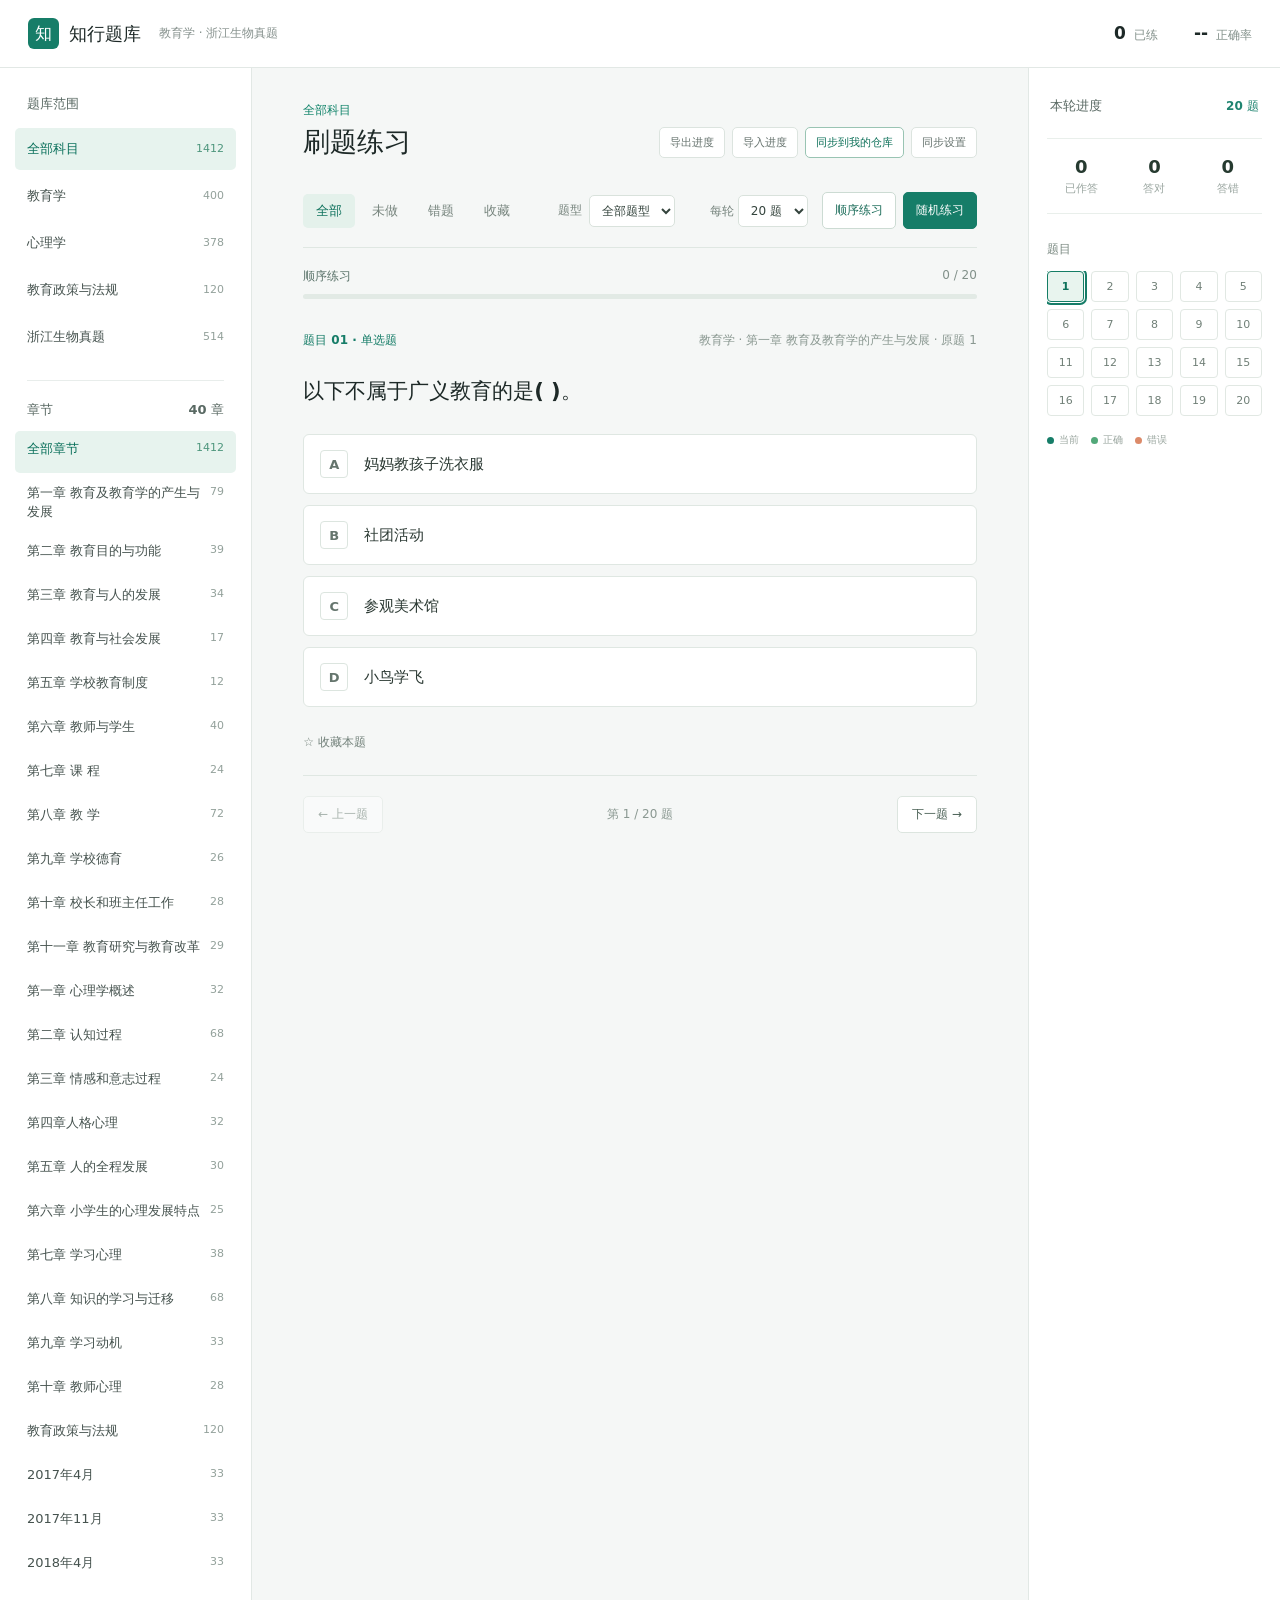
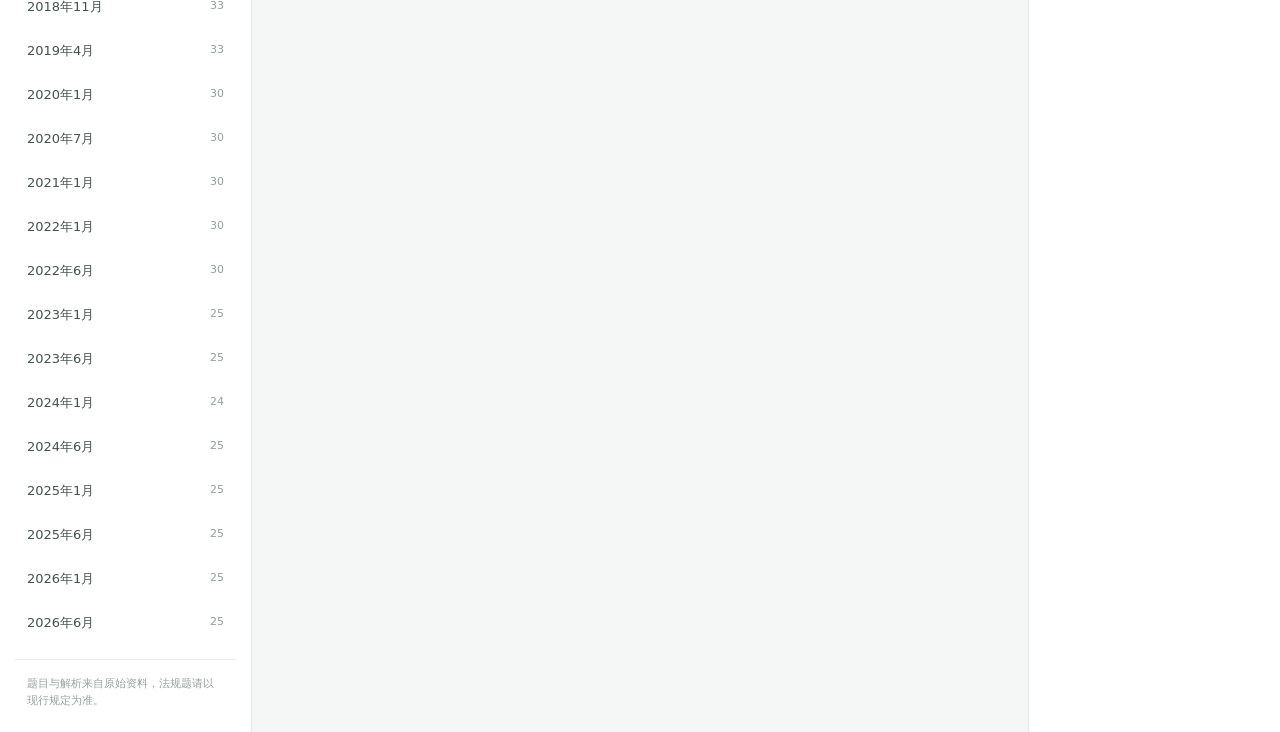
==== commit 39c31756: "Simplify personal GitHub sync to a preset one-click action" ====
--- a/知行题库-Windows直接打开.html
+++ b/知行题库-Windows直接打开.html
@@ -4,18 +4,101 @@
   <meta charset="utf-8">
   <meta name="viewport" content="width=device-width, initial-scale=1, viewport-fit=cover">
   <meta name="theme-color" content="#f5f7f6">
-  <title>知行题库 · 教育学刷题</title>
+  <title>知行题库 · 教育学与浙江生物真题</title>
   <style>
 :root{font-family:Inter,"PingFang SC","Microsoft YaHei",system-ui,sans-serif;color:#1d2927;background:#f5f7f6;font-synthesis:none}*{box-sizing:border-box}body{margin:0}button,select{font:inherit}button{cursor:pointer}button:disabled{cursor:default;opacity:.45}.app-shell{min-height:100vh}.app-header{height:68px;background:#fff;border-bottom:1px solid #e2e8e5;display:flex;align-items:center;justify-content:space-between;padding:0 28px;position:sticky;top:0;z-index:10}.brand{display:flex;align-items:center;gap:10px;font-size:18px;font-weight:750;white-space:nowrap}.brand-mark{display:grid;place-items:center;width:31px;height:31px;border-radius:6px;background:#167d68;color:#fff;font-size:17px}.brand small{font-size:12px;color:#87928e;font-weight:500;margin-left:8px}.header-stats{display:flex;gap:36px}.header-stats div{display:flex;align-items:baseline;gap:8px}.header-stats strong{font-size:17px}.header-stats span{font-size:12px;color:#82908a}.mobile-filter-button,.sidebar-close{display:none}.workspace{display:grid;grid-template-columns:252px minmax(460px,1fr) 252px;min-height:calc(100vh - 68px);max-width:1600px;margin:auto}.sidebar{background:#fff;border-right:1px solid #e2e8e5;padding:27px 15px 22px;display:flex;flex-direction:column;min-height:0}.sidebar-heading,.section-heading,.panel-heading{display:flex;align-items:center;justify-content:space-between;font-size:13px;font-weight:700;color:#596963;padding:0 12px}.subject-list{display:grid;gap:5px;margin-top:15px}.subject-button,.chapter-button{display:flex;align-items:center;justify-content:space-between;width:100%;border:0;background:transparent;text-align:left;border-radius:5px;color:#46534f;min-height:42px;padding:9px 12px;font-size:13px;line-height:1.45}.subject-button:hover,.chapter-button:hover{background:#f2f7f4}.subject-button.active,.chapter-button.active{background:#e7f3ee;color:#0a705b;font-weight:700}.subject-button span,.chapter-button span{min-width:0}.subject-button small,.chapter-button small{font-size:11px;color:#93a19b;margin-left:8px;font-weight:500}.subject-button.active small,.chapter-button.active small{color:#4e967d}.sidebar-divider{height:1px;background:#e8edeb;margin:22px 12px 20px}.chapter-list{display:grid;gap:2px;overflow-y:auto;margin-top:12px;padding-bottom:12px}.chapter-button{align-items:flex-start}.chapter-button span{overflow-wrap:anywhere}.sidebar-footer{font-size:11px;line-height:1.6;color:#98a49e;border-top:1px solid #e8edeb;padding:15px 12px 0;margin-top:auto}.main-content{padding:34px clamp(24px,4vw,64px) 40px;min-width:0}.page-title-row{display:flex;align-items:end;justify-content:space-between;gap:20px}.eyebrow{font-size:12px;color:#0f8369;font-weight:700}.page-title-row h1{font-size:27px;line-height:1.2;margin:7px 0 0;letter-spacing:0}.data-actions{display:flex;gap:7px}.data-actions button{border:1px solid #dce4df;background:#fff;color:#64716c;border-radius:5px;padding:7px 10px;font-size:11px}.data-actions button:hover{color:#12735f;border-color:#7fbaa6}.practice-controls{display:flex;align-items:center;justify-content:space-between;gap:15px;flex-wrap:wrap;margin-top:34px;padding-bottom:18px;border-bottom:1px solid #dfe7e2}.mode-tabs{display:flex;gap:4px}.mode-tabs button{border:0;background:transparent;color:#77857e;font-size:13px;padding:8px 13px;border-radius:5px;min-width:52px}.mode-tabs button:hover{background:#ecf2ee}.mode-tabs button.active{color:#0f725d;background:#e4f1eb;font-weight:700}.session-controls{display:flex;align-items:center;gap:7px}.session-controls label{font-size:12px;color:#77857e;margin-right:7px;white-space:nowrap}.session-controls select{background:#fff;border:1px solid #d9e2dc;border-radius:5px;padding:7px 8px;color:#34443d}.session-controls button{border-radius:5px;padding:9px 12px;border:1px solid #ccdbd3;font-size:12px;font-weight:700;white-space:nowrap}.secondary-command{color:#196b58;background:#fff}.primary-command{color:#fff;background:#167d68;border-color:#167d68!important}.session-summary{display:flex;justify-content:space-between;margin-top:20px;font-size:12px;color:#819089}.session-summary span:first-child{font-weight:700;color:#587168}.progress-track{height:5px;background:#e2eae5;border-radius:4px;margin-top:9px;overflow:hidden}.progress-track>div{height:100%;width:0;background:#1d9476;transition:width .25s}.question-area{padding-top:32px;min-height:440px}.question-meta{display:flex;align-items:center;justify-content:space-between;color:#8a9891;font-size:12px}.question-meta .number{color:#167d68;font-weight:800}.question-title{font-size:21px;line-height:1.75;font-weight:650;margin:22px 0 25px;overflow-wrap:anywhere}.option-list{display:grid;gap:11px}.option-button{width:100%;min-height:60px;display:flex;align-items:center;text-align:left;gap:16px;padding:12px 16px;background:#fff;border:1px solid #dfe7e2;border-radius:6px;color:#2b3933;line-height:1.5;font-size:15px}.option-button:hover:not(:disabled){border-color:#76ae9b;background:#f9fcfa}.option-button:disabled{opacity:1}.option-letter{width:28px;height:28px;flex:0 0 28px;display:grid;place-items:center;border:1px solid #dce5df;border-radius:4px;font-weight:700;font-size:13px;color:#65756d}.option-button.correct{background:#e9f6ee;border-color:#67b48c}.option-button.correct .option-letter{background:#238961;color:#fff;border-color:#238961}.option-button.wrong{background:#fff0eb;border-color:#e3a48f}.option-button.wrong .option-letter{background:#cf6c52;color:#fff;border-color:#cf6c52}.option-button.muted{color:#84918a}.feedback{margin-top:22px;border-left:3px solid #238961;background:#edf7f1;padding:17px 20px;line-height:1.7;border-radius:0 5px 5px 0}.feedback.incorrect{background:#fff2ed;border-color:#d87356}.feedback-heading{font-weight:800;font-size:14px;color:#17684b}.feedback.incorrect .feedback-heading{color:#bb553b}.feedback-answer{font-size:13px;color:#51625a;margin-top:3px}.feedback-explanation{font-size:13px;color:#52625b;margin-top:12px;white-space:pre-wrap}.question-actions{display:flex;align-items:center;gap:14px;margin-top:23px}.text-action{border:0;background:transparent;color:#73827b;padding:4px 0;font-size:12px}.text-action:hover,.text-action.active{color:#127d62}.question-nav{display:flex;align-items:center;justify-content:space-between;border-top:1px solid #dfe7e2;padding-top:20px;margin-top:20px;color:#8a9891;font-size:12px}.question-nav button{border:1px solid #dce5df;background:#fff;padding:9px 14px;border-radius:5px;font-size:12px;color:#4c6257}.question-nav button:hover:not(:disabled){border-color:#72b39a;color:#12735f}.right-panel{background:#fff;border-left:1px solid #e2e8e5;padding:29px 18px;min-width:0}.panel-heading{padding:0 3px}.panel-heading strong{color:#1f8470;font-size:12px}.round-stats{display:grid;grid-template-columns:repeat(3,1fr);gap:5px;margin-top:23px;padding:17px 0;border-top:1px solid #e9efeb;border-bottom:1px solid #e9efeb}.round-stats div{display:flex;flex-direction:column;align-items:center;gap:4px}.round-stats strong{font-size:18px;color:#263a30}.round-stats span{font-size:11px;color:#9aa6a0}.palette-label{font-size:12px;font-weight:700;color:#7b8a82;margin-top:27px}.question-palette{display:grid;grid-template-columns:repeat(5,minmax(0,1fr));gap:7px;margin-top:13px;max-height:calc(100vh - 350px);overflow:auto}.question-palette button{height:31px;border:1px solid #e1e8e3;background:#fff;color:#718078;border-radius:4px;font-size:11px}.question-palette button.current{border-color:#157d65;color:#0e715a;background:#e8f4ee;font-weight:800}.question-palette button.correct{background:#e6f4e9;color:#167c58;border-color:#b5dcc3}.question-palette button.wrong{background:#fff0e8;color:#ba5b3b;border-color:#efd1c1}.question-palette button.current{outline:2px solid #167d68;outline-offset:1px}.palette-key{display:flex;gap:12px;flex-wrap:wrap;margin-top:17px;font-size:10px;color:#99a59e}.palette-key span{display:flex;align-items:center;gap:5px}.palette-key i{width:7px;height:7px;border-radius:50%;background:#e1e8e3}.palette-key .key-current{background:#167d68}.palette-key .key-correct{background:#52a879}.palette-key .key-wrong{background:#dc8a69}.empty-state{display:grid;place-content:center;min-height:360px;text-align:center}.empty-state h2{font-size:17px;margin:0 0 9px}.empty-state p{font-size:13px;line-height:1.7;color:#8b9992;margin:0}.empty-state button{margin:20px auto 0;border:0;background:#167d68;color:#fff;padding:10px 16px;border-radius:5px;font-size:12px}.toast{position:fixed;bottom:25px;left:50%;transform:translate(-50%,15px);padding:10px 15px;border-radius:5px;background:#233b32;color:#fff;box-shadow:0 8px 24px #1d3d3129;font-size:12px;opacity:0;pointer-events:none;transition:.2s;z-index:30}.toast.show{opacity:1;transform:translate(-50%,0)}.sidebar-backdrop{display:none}
 @media(max-width:1120px){.workspace{grid-template-columns:232px minmax(0,1fr)}.right-panel{display:none}.main-content{padding-left:36px;padding-right:36px}}
 @media(max-width:720px){.app-header{height:58px;padding:0 16px}.brand{font-size:16px}.brand small,.header-stats{display:none}.mobile-filter-button{display:block;margin-left:auto;background:#e8f3ed;color:#13745c;border:0;border-radius:5px;padding:8px 10px;font-size:12px}.workspace{display:block;min-height:calc(100vh - 58px)}.sidebar{position:fixed;z-index:25;top:0;left:0;bottom:0;width:min(85vw,330px);transform:translateX(-100%);transition:transform .2s;box-shadow:10px 0 30px #1a3f3020}.sidebar.open{transform:translateX(0)}.sidebar-close{display:block;border:0;background:transparent;font-size:25px;line-height:1;color:#8b9b91}.sidebar-backdrop.open{display:block;position:fixed;inset:0;background:#152b2266;z-index:20}.main-content{padding:25px 17px 35px}.page-title-row{align-items:start}.page-title-row h1{font-size:23px}.data-actions{flex-direction:column;gap:4px}.data-actions button{padding:5px 7px;font-size:10px}.practice-controls{margin-top:25px;align-items:flex-start;gap:15px}.mode-tabs{width:100%;justify-content:space-between}.mode-tabs button{flex:1;padding:8px 6px}.session-controls{width:100%;justify-content:space-between;gap:5px}.session-controls label{margin:0}.session-controls button{padding:9px 7px}.question-area{padding-top:25px;min-height:380px}.question-title{font-size:18px;margin:17px 0 20px}.option-button{font-size:14px;padding:10px 12px;min-height:56px}.question-nav{margin-top:15px}.sidebar-footer{margin-top:20px}}
 
+.type-filter{display:flex;align-items:center;gap:7px;font-size:12px;color:#77857e}.type-filter select{max-width:100%;background:#fff;border:1px solid #d9e2dc;border-radius:5px;padding:7px 8px;color:#34443d}.question-meta{gap:10px;flex-wrap:wrap;line-height:1.6}.question-title,.feedback-answer{white-space:pre-wrap}.question-hint{font-size:13px;line-height:1.7;color:#64766c;margin:0 0 16px}.option-button.selected{background:#e8f4ee;border-color:#167d68}.option-button.selected .option-letter{background:#167d68;border-color:#167d68;color:#fff}.answer-command{margin-top:18px;border:1px solid #ccdbd3;border-radius:5px;padding:11px 17px;font-size:14px;font-weight:700}.assessment-actions{display:flex;flex-wrap:wrap;gap:12px}.reference-answer{font-size:15px;line-height:1.85;margin-top:10px;overflow-wrap:anywhere}.answer-command:focus-visible,.option-button:focus-visible{outline:2px solid #167d68;outline-offset:3px}
+@media(max-width:720px){.type-filter{width:100%}.type-filter select{flex:1}.question-meta{align-items:flex-start}.question-meta>span:last-child{font-size:11px}.reference-answer{font-size:14px}.assessment-actions .answer-command{flex:1}}
+
+.rich-content{white-space:normal;font-weight:inherit}.rich-content p{margin:0 0 .7em}.rich-content p:last-child{margin-bottom:0}.rich-content img{max-width:100%;height:auto;vertical-align:middle}.rich-content .table-scroll{overflow-x:auto;max-width:100%;margin:12px 0}.rich-content table{border-collapse:collapse;max-width:100%;font-size:.85em;font-weight:400}.rich-content td,.rich-content th{border:1px solid #ccdbd3;padding:7px 10px;min-width:60px;text-align:left}.option-content{min-width:0;flex:1}.question-title{font-weight:650}.reference-answer img,.feedback-explanation img{margin:8px 0}
+.source-note{margin-top:18px;padding:12px 14px;border:1px solid #dce5df;border-radius:5px;color:#6b776f;font-size:12px;line-height:1.8}.source-note a{color:#167d68}
+
 </style>
-  <script>
+  <style>
+/* Follow the existing question-bank palette and typography. */
+.github-setup{display:grid;gap:12px}.github-setup[hidden]{display:none}.github-setup-link{display:block;padding:13px 15px;border:1px solid #99c4b3;border-radius:6px;background:#eef7f1;font-size:14px;font-weight:700;text-decoration:none}.data-actions{flex-wrap:wrap}.data-actions #github-sync-button{color:#0d7059;border-color:#99c4b3;font-weight:700}.github-sync-form [hidden]{display:none}
+.github-sync-dialog{width:min(580px,calc(100vw - 28px));max-height:calc(100dvh - 36px);overflow:auto;padding:25px;border:1px solid #dfe7e2;border-radius:10px;color:#1d2927;background:#fff;font:inherit;box-shadow:0 20px 70px #1d292733}.github-sync-dialog::backdrop{background:#18362b66}.github-sync-form{display:grid;gap:14px}.github-sync-heading{display:flex;align-items:center;justify-content:space-between;gap:14px}.github-sync-heading h2{font-size:20px;margin:0}.github-sync-heading button{background:transparent;border:0;font-size:27px;color:#64716c;line-height:1;padding:3px 6px}.github-sync-form p,.github-sync-form ol{font-size:13px;line-height:1.8;margin:0;color:#61746b}.github-sync-form ol{padding-left:21px}.github-sync-form li+li{margin-top:5px}.github-sync-form a{color:#11745e;text-underline-offset:3px}.github-sync-form label{display:grid;gap:7px;font-size:13px;font-weight:650}.github-sync-form input:not([type=checkbox]){width:100%;min-width:0;min-height:40px;border:1px solid #ccdbd3;border-radius:5px;padding:9px 11px;font:inherit;color:#243b30;background:#fbfdfb}.github-sync-form input:focus-visible,.github-sync-form button:focus-visible,.github-sync-form summary:focus-visible{outline:2px solid #167d68;outline-offset:3px}.github-sync-fields{display:grid;grid-template-columns:1fr 1fr;gap:12px;margin-top:12px}.github-sync-fields label:last-child{grid-column:1/-1}.github-sync-form .github-remember{display:flex;align-items:center;gap:8px;font-weight:500}.github-remember input{accent-color:#167d68;width:16px;height:16px;margin:0}.github-sync-form .github-sync-note{font-size:12px;color:#7b8982}.github-sync-form .github-sync-public{padding:10px 13px;background:#fff6e8;border-left:3px solid #bb8540;color:#805c2d;border-radius:0 5px 5px 0}.github-sync-advanced{border-top:1px solid #e4ebe6;padding-top:12px}.github-sync-advanced summary{cursor:pointer;font-size:13px;color:#526a5e}.github-sync-status{font-size:13px;line-height:1.7;background:#f2f7f4;border-radius:5px;padding:10px 12px;color:#526a5e;overflow-wrap:anywhere}.github-sync-status[data-kind=ok]{color:#0c7359;background:#e9f5ef}.github-sync-status[data-kind=error]{color:#a04731;background:#fff1ec}.github-sync-actions{display:flex;justify-content:flex-end;flex-wrap:wrap;gap:10px;padding-top:2px}.github-sync-actions button{font:inherit;font-size:13px;border:1px solid #ccdbd3;border-radius:5px;padding:10px 13px;background:#fff;color:#526a5e}.github-sync-actions .primary-command{background:#167d68;color:#fff;border-color:#167d68}#github-sync-button[data-state=error]{color:#a04731;border-color:#dda38d}#github-sync-button[data-state=ok]{color:#11745e}#github-sync-button[data-state=busy]{color:#11745e;background:#edf7f2}@media(max-width:520px){.github-sync-dialog{padding:20px 17px}.github-sync-heading h2{font-size:18px}.github-sync-fields{grid-template-columns:1fr}.github-sync-actions button{flex:1}.github-sync-form p,.github-sync-form ol{font-size:12px}}
+
+</style>
+</head>
+<body>
+  <div class="app-shell">
+    <header class="app-header">
+      <div class="brand"><span class="brand-mark">知</span><span>知行题库</span><small>教育学 · 浙江生物真题</small></div>
+      <div class="header-stats" aria-label="学习概况">
+        <div><strong id="header-done">0</strong><span>已练</span></div>
+        <div><strong id="header-accuracy">--</strong><span>正确率</span></div>
+      </div>
+      <button class="mobile-filter-button" id="mobile-filter-button" type="button">筛选章节</button>
+    </header>
+
+    <div class="workspace">
+      <aside class="sidebar" id="sidebar" aria-label="题库范围">
+        <div class="sidebar-heading"><span>题库范围</span><button class="sidebar-close" id="sidebar-close" type="button" aria-label="关闭筛选">×</button></div>
+        <div class="subject-list" id="subject-list"></div>
+        <div class="sidebar-divider"></div>
+        <div class="section-heading">章节 <span id="chapter-count"></span></div>
+        <div class="chapter-list" id="chapter-list"></div>
+        <div class="sidebar-footer">题目与解析来自原始资料，法规题请以现行规定为准。</div>
+      </aside>
+
+      <main class="main-content">
+        <div class="page-title-row">
+          <div><div class="eyebrow" id="scope-label">全部题库</div><h1>刷题练习</h1></div>
+          <div class="data-actions"><button id="export-button" type="button">导出进度</button><button id="import-button" type="button">导入进度</button><input id="import-file" type="file" accept="application/json,.json" hidden></div>
+        </div>
+
+        <section class="practice-controls" aria-label="练习设置">
+          <div class="mode-tabs" id="mode-tabs" role="tablist" aria-label="题目范围">
+            <button class="active" type="button" data-mode="all" role="tab" aria-selected="true">全部</button>
+            <button type="button" data-mode="unanswered" role="tab" aria-selected="false">未做</button>
+            <button type="button" data-mode="wrong" role="tab" aria-selected="false">错题</button>
+            <button type="button" data-mode="saved" role="tab" aria-selected="false">收藏</button>
+          </div>
+          <div class="type-filter"><label for="question-type">题型</label><select id="question-type"><option value="all">全部题型</option><option value="choice">选择题</option><option value="truefalse">判断题</option><option value="subjective">大题</option><option value="reference">解析资料</option></select></div>
+          <div class="session-controls">
+            <label>每轮 <select id="session-size"><option value="20">20 题</option><option value="50">50 题</option><option value="all">全部</option></select></label>
+            <button id="start-sequential" class="secondary-command" type="button">顺序练习</button>
+            <button id="start-random" class="primary-command" type="button">随机练习</button>
+          </div>
+        </section>
+
+        <div class="session-summary"><span id="session-status">准备开始</span><span id="session-progress-text">0 / 0</span></div>
+        <div class="progress-track"><div id="progress-bar"></div></div>
+
+        <section id="question-area" class="question-area" aria-live="polite"></section>
+
+        <nav class="question-nav" aria-label="题目导航">
+          <button id="prev-button" type="button">← 上一题</button>
+          <span id="question-position">第 0 题</span>
+          <button id="next-button" type="button">下一题 →</button>
+        </nav>
+      </main>
+
+      <aside class="right-panel" aria-label="本轮进度">
+        <div class="panel-heading"><span>本轮进度</span><strong id="round-count">0 题</strong></div>
+        <div class="round-stats"><div><strong id="round-done">0</strong><span>已作答</span></div><div><strong id="round-correct">0</strong><span>答对</span></div><div><strong id="round-wrong">0</strong><span>答错</span></div></div>
+        <div class="palette-label">题目</div>
+        <div id="question-palette" class="question-palette"></div>
+        <div class="palette-key"><span><i class="key-current"></i>当前</span><span><i class="key-correct"></i>正确</span><span><i class="key-wrong"></i>错误</span></div>
+      </aside>
+    </div>
+  </div>
+  <div class="sidebar-backdrop" id="sidebar-backdrop"></div>
+  <div id="toast" class="toast" role="status" aria-live="polite"></div>
+<script>
 window.QUESTION_BANK = [{"id":"1-1-1","subject":"教育学","chapter":"第一章 教育及教育学的产生与发展","number":1,"stem":"以下不属于广义教育的是( )。","options":["妈妈教孩子洗衣服","社团活动","参观美术馆","小鸟学飞"],"answer":"D","explanation":"广义教育的定义是凡是增进人们的知识和技能.影响人们的想品德的活动都是教育。教育只局限于人，所以小鸟学飞不属于广义教育。"},{"id":"1-1-2","subject":"教育学","chapter":"第一章 教育及教育学的产生与发展","number":2,"stem":"狭义的教育主要是指( )。","options":["家庭教育","职业教育","学校教育","社会教育"],"answer":"C","explanation":"狭义的教育就是学校教育。"},{"id":"1-1-3","subject":"教育学","chapter":"第一章 教育及教育学的产生与发展","number":3,"stem":"在一定的社会背景下发生的促使个体的社会化和社会的个性化的实践活动即( )。","options":["教育","教学","德育","智育"],"answer":"A","explanation":"题干描述的是“教育”的定义。“教学”一般指的是课堂教学，但个体社会化和社会个性化的活动不仅仅是课堂教学，所以不符合。"},{"id":"1-1-4","subject":"教育学","chapter":"第一章 教育及教育学的产生与发展","number":4,"stem":"教育学史上第一个正式提出并把教育起源问题作为一个学术问题来认识的是( )。","options":["神话起源说","生物起源说","心理起源说","劳动起源说"],"answer":"B","explanation":"教育学史上第一个正式提出的教育起源学说是生物起源说。"},{"id":"1-1-5","subject":"教育学","chapter":"第一章 教育及教育学的产生与发展","number":5,"stem":"利托尔诺认为：教育活动不仅存在于人类社会之中，而且存在于人类社会之外，甚至存在于动物界。这是教育的( )的观点。","options":["生物起源说","神话起源说","心理起源说","劳动起源说"],"answer":"A","explanation":"教育也存在于动物界是生物起源说的观点。"},{"id":"1-1-6","subject":"教育学","chapter":"第一章 教育及教育学的产生与发展","number":6,"stem":"认为教育起源于儿童对成年人无意识的模仿的是( )。","options":["神话起源说","生物起源说","心理起源说","劳动起源说"],"answer":"C","explanation":"认为教育产生于儿童对成年人无意识模仿的是孟禄的心理起源说。"},{"id":"1-1-7","subject":"教育学","chapter":"第一章 教育及教育学的产生与发展","number":7,"stem":"教育是人类特有的一种社会活动，这是______的观点。( )","options":["生物起源说","神话起源说","心理起源说","劳动起源说"],"answer":"D","explanation":"认为教育是人类特有的社会活动是劳动起源说的观点。"},{"id":"1-1-8","subject":"教育学","chapter":"第一章 教育及教育学的产生与发展","number":8,"stem":"下列哪个社会的教育没有阶级性( )","options":["封建社会","奴隶社会","原始社会","资本主义社会"],"answer":"C","explanation":"原始社会还没有产生阶级，所以教育没有阶级性。"},{"id":"1-1-9","subject":"教育学","chapter":"第一章 教育及教育学的产生与发展","number":9,"stem":"自( ) 阶段开始，自然科学就成为学校教学内容的组成部分。","options":["原始教育","近代教育","现代教育","古代教育"],"answer":"B","explanation":"古代自然科学不发达，自然科学知识从近代开始呈现大幅度膨胀，所以自然科学成为教学内容也是从近代开始。"},{"id":"1-1-10","subject":"教育学","chapter":"第一章 教育及教育学的产生与发展","number":10,"stem":"教育从生产劳动中第一次分离的标志是( )。","options":["学校的产生","剩余产品的出现","有了国家","创造了文字"],"answer":"A","explanation":"学校产生之后，学校内的教师和学生就不用从事生产劳动而只专心于知识的传授和学习，所以教育与生产劳动相分离。"},{"id":"1-1-11","subject":"教育学","chapter":"第一章 教育及教育学的产生与发展","number":11,"stem":"学校教育与生产劳动相脱离是______教育的一个主要特征。( )","options":["古代社会","近代社会","资本主义社会","社会主义社会"],"answer":"A","explanation":"教育与生产劳动相脱离是古代社会教育的特征。"},{"id":"1-1-12","subject":"教育学","chapter":"第一章 教育及教育学的产生与发展","number":12,"stem":"古代中国学校教育的主要内容是六艺，它包括( )。","options":["礼.乐.射.辞.书.数","文法.修辞.辩证法.书数.射御","算术.几何.文法.辩证法.天文.书数","礼.乐.射.御.书.数"],"answer":"D","explanation":"“六艺”是礼乐射御书数。"},{"id":"1-1-13","subject":"教育学","chapter":"第一章 教育及教育学的产生与发展","number":13,"stem":"以培养有文化修养和多种才能的政治家和商人为教育目的的是古代 ( )","options":["斯巴达","埃及","希腊","雅典"],"answer":"D","explanation":"题干描述的是雅典的教育特点。"},{"id":"1-1-14","subject":"教育学","chapter":"第一章 教育及教育学的产生与发展","number":14,"stem":"以培养忠于统治阶级的强悍的军人为教育目的是古代 ( )","options":["希腊","埃及","斯巴达","雅典"],"answer":"C","explanation":"斯巴达教育以培养军人为主要教育目的。"},{"id":"1-1-15","subject":"教育学","chapter":"第一章 教育及教育学的产生与发展","number":15,"stem":"古代西欧教育，( )处于全部学科的“王冠”地位。","options":["神学","算术","文法","辩证学"],"answer":"A","explanation":"中世纪西欧是基督教整体控制整个社会的时期，所以那个时候，处于全部学科“王冠”的是神学。“七艺”教育是为学习神学做准备。"},{"id":"1-1-16","subject":"教育学","chapter":"第一章 教育及教育学的产生与发展","number":16,"stem":"强调身心和谐发展，教育内容比较丰富，方法比较灵活的教育是( )。","options":["古代印度","古代埃及","斯巴达","雅典"],"answer":"D","explanation":"雅典教育强调身心和谐发展，教学方法比较灵活。"},{"id":"1-1-17","subject":"教育学","chapter":"第一章 教育及教育学的产生与发展","number":17,"stem":"下列说法错误的是( )。","options":["斯巴达教育特别重视对其子女进行体操和军事训练。","雅典教育只重视读写算.音乐.文学.政治和哲学方面的教育","儒家的经典著作“四书”和“五经”是我国封建社会教育的主要内容","在欧洲封建社会里，教会教育的内容是“七艺”"],"answer":"B","explanation":"雅典教育注重人身心和谐发展，除了B项中提到的以外，也注重体育教育。A.C.D三项都正确。"},{"id":"1-1-18","subject":"教育学","chapter":"第一章 教育及教育学的产生与发展","number":18,"stem":"在欧洲封建社会，宗教成了封建制度的精神支柱和统治人民的工具，因而教育上出现了两种类型的教育：( )和骑士教育。","options":["斯巴达教育","宗教教育","教会教育","雅典教育"],"answer":"C","explanation":"欧洲中世纪是基督教全面掌控社会的时期，所有教会教育是中世纪教育的重要类型。宗教教育是所有宗教都具有的，而教会教育是基督教特有的。"},{"id":"1-1-19","subject":"教育学","chapter":"第一章 教育及教育学的产生与发展","number":19,"stem":"“政教合一，以吏为师”的局面是( )时期的典型状况。","options":["原始社会","奴隶社会","封建社会","资本主义社会"],"answer":"B","explanation":"“政教合一，以吏为师”是我国西周，即奴隶社会时期的典型状况。"},{"id":"1-1-20","subject":"教育学","chapter":"第一章 教育及教育学的产生与发展","number":20,"stem":"“以僧为师”，“以吏为师”是古代什么时期的教育特征( )","options":["中国","埃及","希腊","罗马"],"answer":"B","explanation":"“以僧为师.以吏为师”是古埃及教育的特点。"},{"id":"1-1-21","subject":"教育学","chapter":"第一章 教育及教育学的产生与发展","number":21,"stem":"与封建社会教育特征不符的是( )。","options":["师生关系民主化，出现了双轨制","教育具有阶级性和宗教性","以“四书五经”等经典为教育内容","官学与私学.书院和社学并存"],"answer":"A","explanation":"师生关系民主化是近代以后，资本主义社会教育的特点。"},{"id":"1-1-22","subject":"教育学","chapter":"第一章 教育及教育学的产生与发展","number":22,"stem":"首先提出“普及教育”口号的是在( )时期。","options":["奴隶社会","封建社会","资本主义社会","社会主义社会"],"answer":"C","explanation":"首先提出“普及教育”口号是在资本主义社会时期。"},{"id":"1-1-23","subject":"教育学","chapter":"第一章 教育及教育学的产生与发展","number":23,"stem":"19世纪初，资产阶级为了适应生产的需要，扩大了教育对象，采用了班级授课的教学组织形式，实施了“( )”，使劳动人民的子女有了一定的受教育的机会。","options":["高等教育","宗教教育","普及教育","骑士教育"],"answer":"C","explanation":"19世纪开始出现普及教育。高等教育.宗教教育.骑士教育在中世纪就出现了。"},{"id":"1-1-24","subject":"教育学","chapter":"第一章 教育及教育学的产生与发展","number":24,"stem":"在西方，公立教育崛起于( )。","options":["现代","近代","封建社会","奴隶社会"],"answer":"B","explanation":"西方的公立教育源于普鲁士1763年的强迫教育法令，崛起于近代。在那之前，西方以私立教育为主。"},{"id":"1-1-25","subject":"教育学","chapter":"第一章 教育及教育学的产生与发展","number":25,"stem":"当今世界，新科学技术在不断发展和深化，现代教育也酝酿着一场巨变，已有的现代教育思想和理论日益从理想和概念变为现实，现代教育要发生怎样的变化才能适应社会发展的要求？( )①教育终身化 ②教育分权化 ③教育市场化④教育民主化 ⑤教育国际化 ⑥教育现代化 ⑦教育多元化","options":["②③④⑤⑥⑦","①③④⑤⑥⑦","①②③④⑤⑥⑦","①②③④⑤⑥⑦"],"answer":"D","explanation":"终身化、分权化、市场化、民主化、国际化、现代化、多元化都是现代教育的发展趋势。"},{"id":"1-1-26","subject":"教育学","chapter":"第一章 教育及教育学的产生与发展","number":26,"stem":"否定教育专制化的教育特征是( )。","options":["教育的终身化","教育的多元化","教育的民主化","教育的全民化"],"answer":"C","explanation":"“专制”的反义词是“民主”。"},{"id":"1-1-27","subject":"教育学","chapter":"第一章 教育及教育学的产生与发展","number":27,"stem":"“活到老学到老”是现代教育( )特点的要求。","options":["大众性","公平性","终身性","未来性"],"answer":"C","explanation":"“活到老，学到老”体现了终身教育的意识。"},{"id":"1-1-28","subject":"教育学","chapter":"第一章 教育及教育学的产生与发展","number":28,"stem":"终身教育的提出者是( )","options":["朗格朗","布鲁纳","布鲁姆","杜威"],"answer":"A","explanation":"终身教育的提出者是朗格朗。"},{"id":"1-1-29","subject":"教育学","chapter":"第一章 教育及教育学的产生与发展","number":29,"stem":"现代教育的( )是指：一方面，科学教育是现代教育的基本内容和最重要的方面，另一方面，现代教育的发展越来越依靠教育科学的指导，摆脱经验的束缚。","options":["公共性","生产性","科学性","终身性"],"answer":"C","explanation":"题干提到的两个方面都与科学有关，所以是现代教育的科学性。"},{"id":"1-1-30","subject":"教育学","chapter":"第一章 教育及教育学的产生与发展","number":30,"stem":"为全体人民服务，为每一位受教育者提供同样的机会体现了现代教育( )的特征。","options":["公共性","生产性","科学性","未来性"],"answer":"A","explanation":"为全体人民服务体现了现代教育的公共性。"},{"id":"1-1-31","subject":"教育学","chapter":"第一章 教育及教育学的产生与发展","number":31,"stem":"“今天的教育是明天的经济，教育的消费是明显的消费潜在的生产，是有限的消费扩大的生产，是今日的消费明日的生产”；这一认识表明现代教育具有( )的特征。","options":["科学性","价值性","生产性","未来性"],"answer":"C","explanation":"把教育看做是人力资源的生产是强调教育的生产性。"},{"id":"1-1-32","subject":"教育学","chapter":"第一章 教育及教育学的产生与发展","number":32,"stem":"教育学是研究( )，揭示教育规律的科学。","options":["教育事实和教育现象","教育事实和教育问题","教育现象和教育问题","教育方针和教育事实"],"answer":"C","explanation":"考察教育学的定义。教育学是研究教育现象和教育问题，揭示教育规律的科学。"},{"id":"1-1-33","subject":"教育学","chapter":"第一章 教育及教育学的产生与发展","number":33,"stem":"在我国“教育”最早见于( )","options":["《论语》","《大学》","《孟子》","《学记》"],"answer":"C","explanation":"我国最早把“教育”二字连用的是在《孟子》。"},{"id":"1-1-34","subject":"教育学","chapter":"第一章 教育及教育学的产生与发展","number":34,"stem":"“博学之.审问之.慎思之.明辨之.笃行之”思想的提出者是( )","options":["孔子","杜威","昆体良","思孟学派"],"answer":"D","explanation":"这句话出自《礼记·中庸》，由思孟学派撰写。"},{"id":"1-1-35","subject":"教育学","chapter":"第一章 教育及教育学的产生与发展","number":35,"stem":"( )把学习过程概括为“学—思-行”的统一过程。","options":["夸美纽斯","孟子","孔子","荀子"],"answer":"C","explanation":"孔子把学习过程概括为“学-思-行”。"},{"id":"1-1-36","subject":"教育学","chapter":"第一章 教育及教育学的产生与发展","number":36,"stem":"提出“富贵不能淫，贫贱不能移，威武不能屈”的“大丈夫”人格的是( )。","options":["孔子","孟子","老子","荀子"],"answer":"B","explanation":"提出“大丈夫”人格的是孟子。"},{"id":"1-1-37","subject":"教育学","chapter":"第一章 教育及教育学的产生与发展","number":37,"stem":"下述属于墨家主张的是( )","options":["有教无类","兼爱","复归本性","以法为教"],"answer":"B","explanation":"墨家提倡“兼爱”。"},{"id":"1-1-38","subject":"教育学","chapter":"第一章 教育及教育学的产生与发展","number":38,"stem":"道家主张教育要( )。","options":["有教无类","非攻","复归人的自然本性","建国君民.教学为先"],"answer":"C","explanation":"道家强调无为，遵循自然，复归人的自然本性。“有教无类”是孔子的观点。“非攻”是墨家的观点。“建国君民，教学为先”是《学记》的内容。"},{"id":"1-1-39","subject":"教育学","chapter":"第一章 教育及教育学的产生与发展","number":39,"stem":"西方教育史上第一本教育专著是古罗马教育家( )编写的。","options":["苏格拉底","亚里士多德","柏拉图","昆体良"],"answer":"D","explanation":"西方第一本教育专著是古罗马昆体良的《雄辩术原理》。"},{"id":"1-1-40","subject":"教育学","chapter":"第一章 教育及教育学的产生与发展","number":40,"stem":"反映孔子教育思想的文献是( )。","options":["《学记》","《论语》","《礼记》","《中庸》"],"answer":"B","explanation":"反映孔子教育思想的是《论语》。"},{"id":"1-1-41","subject":"教育学","chapter":"第一章 教育及教育学的产生与发展","number":41,"stem":"我国最早提出启发式教学思想的是( )。","options":["孔子","孟子","朱熹","老子"],"answer":"A","explanation":"我国最早提出启发式教学的是孔子。“不愤不启，不悱不发”。"},{"id":"1-1-42","subject":"教育学","chapter":"第一章 教育及教育学的产生与发展","number":42,"stem":"在教育史上主张“有教无类”的教育家是( )。","options":["孔子","孟子","墨翟","荀子"],"answer":"A","explanation":"孔子主张有教无类。"},{"id":"1-1-43","subject":"教育学","chapter":"第一章 教育及教育学的产生与发展","number":43,"stem":"在教育史上主张“不愤不启，不悱不发”的教育家是( )。","options":["孔子","孟子","墨翟","荀子"],"answer":"A","explanation":"孔子提出“不愤不启，不悱不发”。"},{"id":"1-1-44","subject":"教育学","chapter":"第一章 教育及教育学的产生与发展","number":44,"stem":"中国历史上最早专门论述教育问题的文献是( )。","options":["《论语》","《大学》","《学记》","《中庸》"],"answer":"C","explanation":"中国历史上最早专门论述教育问题的文献是《学记》。"},{"id":"1-1-45","subject":"教育学","chapter":"第一章 教育及教育学的产生与发展","number":45,"stem":"世界上最早的一部教育专著是( )。","options":["《学记》","《论语》","《大教学论》","《普通教育学》"],"answer":"A","explanation":"世界上最早的教育专著是《学记》。"},{"id":"1-1-46","subject":"教育学","chapter":"第一章 教育及教育学的产生与发展","number":46,"stem":"由《学记》提出的教育主张是( )。","options":["有教无类","兼爱","复归人的自然本性","化民成俗，其必由学"],"answer":"D","explanation":"只有D项是《学记》的主张，A是孔子，B是墨家，C是道家。"},{"id":"1-1-47","subject":"教育学","chapter":"第一章 教育及教育学的产生与发展","number":47,"stem":"“劳心者治人，劳力者治于人”的中国传统儒家思想把( )相隔离。","options":["教育与生活","教育与经济","教育与政治","教育与生产劳动"],"answer":"D","explanation":"“劳心”指脑力活动，“劳力”指体力劳动，所以这句话是把教育与生产劳动相隔离。"},{"id":"1-1-48","subject":"教育学","chapter":"第一章 教育及教育学的产生与发展","number":48,"stem":"“道而弗牵，强而弗抑，开而弗达”出自( )。","options":["《学记》","《论语》","《礼记》","《中庸》"],"answer":"A","explanation":"这句话出自《学记》。"},{"id":"1-1-49","subject":"教育学","chapter":"第一章 教育及教育学的产生与发展","number":49,"stem":"“学不躐等”出自( )。","options":["《学记》","《论语》","《礼记》","《中庸》"],"answer":"A","explanation":"出自《学记》。"},{"id":"1-1-50","subject":"教育学","chapter":"第一章 教育及教育学的产生与发展","number":50,"stem":"在国外，最早使用启发式教学的是( )","options":["亚里士多德","柏拉图","康德","苏格拉底"],"answer":"D","explanation":"在国外，最早使用启发式教学的是苏格拉底。苏格拉底教学法也称作“产婆术”。"},{"id":"1-1-51","subject":"教育学","chapter":"第一章 教育及教育学的产生与发展","number":51,"stem":"西方古代以其雄辩和青年与智者的问答法著名的教育家是( )。","options":["柏拉图","苏格拉底","亚里士多德","德谟克利特"],"answer":"B","explanation":"苏格拉底教学采用问答法，也可称作是“产婆术”。"},{"id":"1-1-52","subject":"教育学","chapter":"第一章 教育及教育学的产生与发展","number":52,"stem":"下述著作中反映柏拉图的教育思想的是( )。","options":["《理想国》","《政治学》","《论演说家的教育》","《民本主义与教育》"],"answer":"A","explanation":"柏拉图的教育思想是《理想国》。"},{"id":"1-1-53","subject":"教育学","chapter":"第一章 教育及教育学的产生与发展","number":53,"stem":"柏拉图的教育思想主要体现在( )中。","options":["《理想国》","《形而上学》","《政治学》","《雄辩术原理》"],"answer":"A","explanation":"柏拉图的代表作是《理想国》。"},{"id":"1-1-54","subject":"教育学","chapter":"第一章 教育及教育学的产生与发展","number":54,"stem":"反映古希腊百科全书式的教育家亚里士多德的教育思想的是( )。","options":["《理想国》","《政治学》","《论演说家的教育》","《民本主义与教育》"],"answer":"B","explanation":"亚里士多德的代表作是《政治学》。A是柏拉图，C是昆体良，D是杜威。"},{"id":"1-1-55","subject":"教育学","chapter":"第一章 教育及教育学的产生与发展","number":55,"stem":"最早提出按照儿童心理发展规律对儿童进行分段教育的是( )。","options":["亚里士多德","柏拉图","苏格拉底","昆体良"],"answer":"A","explanation":"最早提出按照儿童心理发展规律对儿童进行分段教育的是亚里士多德。"},{"id":"1-1-56","subject":"教育学","chapter":"第一章 教育及教育学的产生与发展","number":56,"stem":"( )提出了“知识就是力量”。","options":["夸美纽斯","培根","卢梭","杜威"],"answer":"B","explanation":"“知识就是力量”是英国哲学家培根提出的。"},{"id":"1-1-57","subject":"教育学","chapter":"第一章 教育及教育学的产生与发展","number":57,"stem":"1632年英国哲学家( )首次在科学分类中将教育学作为一门独立的学科划分了出来。","options":["培根","斯宾塞","夸美纽斯","赫尔巴特"],"answer":"A","explanation":"培根最早把教育学作为一门独立的学科。"},{"id":"1-1-58","subject":"教育学","chapter":"第一章 教育及教育学的产生与发展","number":58,"stem":"提出“泛智”教育思想，探讨“把一切事物教给一切人类的全部艺术”的教育家是( )。","options":["培根","夸美纽斯","赫尔巴特","赞可夫"],"answer":"B","explanation":"最早提出“泛智教育”思想的是夸美纽斯。"},{"id":"1-1-59","subject":"教育学","chapter":"第一章 教育及教育学的产生与发展","number":59,"stem":"最早在教学理论上提出班级授课制思想的是( )。","options":["泰勒","夸美纽斯","裴斯塔洛齐","凯洛夫"],"answer":"B","explanation":"最早在教学理论上提出班级授课制的是夸美纽斯。"},{"id":"1-1-60","subject":"教育学","chapter":"第一章 教育及教育学的产生与发展","number":60,"stem":"夸美纽斯的《大教学论》被称为是( )。","options":["“教育学的雏形”","世界上第一部系统的教育学理论巨著","教育学成为一门独立学科的标志","世界上第一本研究教学法的书"],"answer":"B","explanation":"“教育学的雏形”是《学记》；教育学成为独立学科的标志是赫尔巴特的《普通教育学》；第一本研究教学法的书是昆体良的《雄辩术原理》。"},{"id":"1-1-61","subject":"教育学","chapter":"第一章 教育及教育学的产生与发展","number":61,"stem":"主张“一切知识都从感官的知觉开始”的教育家是( )。","options":["赫尔纽斯","杜威","凯洛夫","夸美纽斯"],"answer":"D","explanation":"这句话的提出者是夸美纽斯。"},{"id":"1-1-62","subject":"教育学","chapter":"第一章 教育及教育学的产生与发展","number":62,"stem":"近代启蒙主义教育的代表人物是 ( ) 。","options":["夸美纽斯","康德","卢梭","裴斯泰洛齐"],"answer":"C","explanation":"卢梭是启蒙主义思潮的代表人物。"},{"id":"1-1-63","subject":"教育学","chapter":"第一章 教育及教育学的产生与发展","number":63,"stem":"提倡自然教育的近代思想家是( ) 。","options":["卢梭","夸美纽斯","赫尔巴特","洛克"],"answer":"A","explanation":"提倡自然教育的是卢梭。"},{"id":"1-1-64","subject":"教育学","chapter":"第一章 教育及教育学的产生与发展","number":64,"stem":"第一个明确提出“教育心理学化”口号的教育家是( )。","options":["卢梭","洛克","裴斯泰洛奇","赫尔巴特"],"answer":"C","explanation":"第一个提出“教育心理学化”的教育家是裴斯泰洛奇，他的代表作是《林哈德与葛笃德》。"},{"id":"1-1-65","subject":"教育学","chapter":"第一章 教育及教育学的产生与发展","number":65,"stem":"“我们敢说日常所见的人中，十分之九都是他们的教育所决定的。”这一观点出自洛克的( )","options":["《大教学论》","《教育漫话》","《爱弥尔》","《普通教育学》"],"answer":"B","explanation":"这句话出自洛克的《教育漫话》。"},{"id":"1-1-66","subject":"教育学","chapter":"第一章 教育及教育学的产生与发展","number":66,"stem":"近代教育史中主张“绅士教育”的教育家是( ) 。","options":["裴斯泰洛齐","卢梭","康德","洛克"],"answer":"D","explanation":"洛克主张绅士教育。"},{"id":"1-1-67","subject":"教育学","chapter":"第一章 教育及教育学的产生与发展","number":67,"stem":"近代教育史中提出著名的“白板说”的教育家是 ( )。","options":["洛克","卢梭","康德","裴斯泰洛齐"],"answer":"A","explanation":"提出白板说的是洛克。"},{"id":"1-1-68","subject":"教育学","chapter":"第一章 教育及教育学的产生与发展","number":68,"stem":"“课堂中心”.“教材中心”.“教师中心”是根据( )的理论建立的。","options":["赫尔巴特","杜威","斯普朗格","阿普尔"],"answer":"A","explanation":"“课堂中心、教材中心、教师中心”是根据赫尔巴特的理论建立起来的。"},{"id":"1-1-69","subject":"教育学","chapter":"第一章 教育及教育学的产生与发展","number":69,"stem":"第一个提出要使教育学成为科学，并把教育理论建立在伦理学和心理学基础之上的教育家是( ) 。","options":["卢梭","夸美纽斯","康德","赫尔巴特"],"answer":"D","explanation":"提出把教育学建立在伦理学和心理学基础上的是赫尔巴特。"},{"id":"1-1-70","subject":"教育学","chapter":"第一章 教育及教育学的产生与发展","number":70,"stem":"美国实用主义教育家杜威关于学生在教学中的地位的主张，称为( ) 。","options":["白板说","做中学","儿童中心主义","实质教育派"],"answer":"C","explanation":"注意题目问的是杜威关于学生在教学中的地位的看法，那是C，儿童中心主义。"},{"id":"1-1-71","subject":"教育学","chapter":"第一章 教育及教育学的产生与发展","number":71,"stem":"“现在，我们教育中将引起的改变是重心的转移……在这里，儿童变成了太阳，教育的一切措施要围绕他们而组织起来。”这一儿童中心理念出自教育家( )。","options":["洛克","康德","杜威","培根"],"answer":"C","explanation":"儿童中心论的代表人物是杜威。"},{"id":"1-1-72","subject":"教育学","chapter":"第一章 教育及教育学的产生与发展","number":72,"stem":"杜威和他的《民本主义与教育》是20世纪( )的代表。","options":["人文主义教育学","存在主义教育学","实用主义教育学","要素主义教育学"],"answer":"C","explanation":"杜威是实用主义教育学的代表人物。"},{"id":"1-1-73","subject":"教育学","chapter":"第一章 教育及教育学的产生与发展","number":73,"stem":"教育史上两大对立学派——传统教育派与现代教育派的代表人物分别是( )。","options":["凯洛夫和赫尔巴特","杜威和赫尔巴特","赫尔巴特和杜威","夸美纽斯和杜威"],"answer":"C","explanation":"传统教育的代表人物是赫尔巴特，他提出“教师中心、教材中心、课堂中心”。现代教育的代表人物是杜威，他提出“学生中心、经验中心、活动中心”。"},{"id":"1-1-74","subject":"教育学","chapter":"第一章 教育及教育学的产生与发展","number":74,"stem":"提出和谐教育思想的思想家是( )。","options":["凯洛夫","赞科夫","苏霍姆林斯基","朗格朗"],"answer":"C","explanation":"提出和谐教育思想的是苏霍姆林斯基。"},{"id":"1-1-75","subject":"教育学","chapter":"第一章 教育及教育学的产生与发展","number":75,"stem":"美国的实用主义教育家杜威的代表作是( ) 。","options":["《大教学论》","《普通教育学》","《论演说家的教育》","《民本主义与教育》"],"answer":"D","explanation":"杜威的代表作是民本主义与教育。"},{"id":"1-1-76","subject":"教育学","chapter":"第一章 教育及教育学的产生与发展","number":76,"stem":"1939年，首位以马克思主义为指导，主编《教育学》的教育家是( )。","options":["凯洛夫","赞可夫","布鲁纳","维果斯基"],"answer":"A","explanation":"凯洛夫的代表作是《教育学》。"},{"id":"1-1-77","subject":"教育学","chapter":"第一章 教育及教育学的产生与发展","number":77,"stem":"“要尽量多地要求一个人，也要尽可能地尊重一个人。”是谁说的？( )。","options":["维果斯基","夸美纽斯","马卡连柯","苏霍姆林斯基"],"answer":"C","explanation":"这句话是马卡连柯说的。"},{"id":"1-1-78","subject":"教育学","chapter":"第一章 教育及教育学的产生与发展","number":78,"stem":"在我国教育史上，最早试图用马克思主义观点研究教育问题的是( )。","options":["杨贤江","蔡元培","李大钊","王道俊"],"answer":"A","explanation":"杨贤江1930年发表的《新教育大纲》是我国第一部用马克思主义原理阐述教育理论的书籍。"},{"id":"1-1-79","subject":"教育学","chapter":"第一章 教育及教育学的产生与发展","number":79,"stem":"批判教育学的代表人物是( )。","options":["阿普尔","梅伊曼","斯普朗格","朗格朗"],"answer":"A","explanation":"批判教育学的代表人物是阿普尔、鲍尔斯、金蒂斯、布迪厄。梅伊曼是实验教育学代表人物，斯普朗格是文化教育学代表人物，朗格朗提出了终身教育思想。"},{"id":"1-2-1","subject":"教育学","chapter":"第二章 教育目的与功能","number":1,"stem":"( )是全部教育活动的主题和灵魂，是教育的最高理想。","options":["教育方针","教育政策","教育目的","教育目标"],"answer":"C","explanation":"教育目的是全部教育活动的主题和灵魂，是教育的最高理想。"},{"id":"1-2-2","subject":"教育学","chapter":"第二章 教育目的与功能","number":2,"stem":"( )即是教育工作的出发点，又是教育活动的归宿。","options":["教育目的","教育任务","教育内容","教育规律"],"answer":"A","explanation":"教育目的是教育工作的出发点，也是教育活动的归宿。"},{"id":"1-2-3","subject":"教育学","chapter":"第二章 教育目的与功能","number":3,"stem":"教育的最高理想通过( )体现出来。","options":["课程目标","教育目的","教育目标","培养目标"],"answer":"B","explanation":"教育的最高理想通过教育目的体现出来。课程目标是单一课程，如语文的目标。培养目标一般指学校、院系、专业培养学生的具体的目标。“教育目标”一词不常用。"},{"id":"1-2-4","subject":"教育学","chapter":"第二章 教育目的与功能","number":4,"stem":"整个教育工作的核心是( )，它也是教育活动的依据和评判标准及出发点、归宿。","options":["教育方针","教育目的","教育法规","教育政策"],"answer":"B","explanation":"教育目的是教育活动的依据、评判标准和出发点。"},{"id":"1-2-5","subject":"教育学","chapter":"第二章 教育目的与功能","number":5,"stem":"检验教育活动成功与否的最根本的标准是( )。","options":["教育方针","教育目的","教学目的","培养目标"],"answer":"B","explanation":"检验教育活动成功与否的最根本的标准是教育目的。"},{"id":"1-2-6","subject":"教育学","chapter":"第二章 教育目的与功能","number":6,"stem":"教育目的是社会需求的集中反映，它集中反映了( )。","options":["教育性质","教育任务","教育规律","教育内容"],"answer":"A","explanation":"教育目的的不同集中反映了教育性质的不同。如我国教育目的是培养社会主义建设者和接班人，这就说明我国的教育具有社会主义性质。"},{"id":"1-2-7","subject":"教育学","chapter":"第二章 教育目的与功能","number":7,"stem":"教育目的可以发挥下列哪几种作用？( )。","options":["导向、规范和权威作用","激励、评价和统一作用","导向、激励和评价作用","宣传、引导和激励作用"],"answer":"C","explanation":"教育目的具有导向.激励和评价作用。"},{"id":"1-2-8","subject":"教育学","chapter":"第二章 教育目的与功能","number":8,"stem":"教育目的规定了教育活动所应培养的人才质量和规格，实际上就是规定了教育活动的最大方向，这体现了教育目的的( )。","options":["调控功能","导向功能","评价功能","激励功能"],"answer":"B","explanation":"教育目的规定了教育活动的大方向，体现了教育目的的导向功能。"},{"id":"1-2-9","subject":"教育学","chapter":"第二章 教育目的与功能","number":9,"stem":"1956年美国心理学家布卢姆制定出了《教育目标的分类系统》，把教育目标分为三大类，即( )。","options":["认知目标、情感目标、动作目标","认知目标、情感目标、审美目标","认知目标、技能目标、动作目标","认知目标、情感目标、技能目标"],"answer":"D","explanation":"布卢姆把教育目标分成认知、情感、动作技能三类。"},{"id":"1-2-10","subject":"教育学","chapter":"第二章 教育目的与功能","number":10,"stem":"国家最高权力机关根据政治、经济要求，明令颁布实行的一定历史阶段教育工作的总的指导方向就是( )。","options":["教育功能","教育目的","培养目标","教育方针"],"answer":"D","explanation":"题干描述的是教育方针的定义。"},{"id":"1-2-11","subject":"教育学","chapter":"第二章 教育目的与功能","number":11,"stem":"“古之王者，建国君民，教学为先”体现了( )的教育目的观。","options":["教育无目的","社会本位论","科学本位论","个人本位论"],"answer":"B","explanation":"这句话强调教育对于国家管理的重大影响，体现了社会本位论的教育目的观。"},{"id":"1-2-12","subject":"教育学","chapter":"第二章 教育目的与功能","number":12,"stem":"夸美纽斯认为：“今生只是永生的准备”。体现了( )的观点。","options":["教育的无目的论","神学的教育目的论","社会本位的教育目的论","个人本位的教育目的论"],"answer":"B","explanation":"“永生”是宗教用语，这句话体现了神学的教育目的论。"},{"id":"1-2-13","subject":"教育学","chapter":"第二章 教育目的与功能","number":13,"stem":"“教育对人的肉体和精神都要关心，但主要关心的应当是灵魂，教育应当建立在精神本质占优势的基础上”，这一观点是( )教育目的论。","options":["神学的","科学本位","社会本位","个人本位"],"answer":"A","explanation":"“灵魂”是宗教用语，体现了神学的教育目的论。"},{"id":"1-2-14","subject":"教育学","chapter":"第二章 教育目的与功能","number":14,"stem":"主张以社会的稳定和发展为教育最高宗旨来确定教育目的,就形成了( )。","options":["个人本位的教育目的论","教育无目的论","神学的教育目的论","社会本位的教育目的论"],"answer":"D","explanation":"题干描述的是社会本位教育目的论的观点。"},{"id":"1-2-15","subject":"教育学","chapter":"第二章 教育目的与功能","number":15,"stem":"中国古代最早的教育论著《学记》提出：“君子欲化民成俗，其必由学乎”，“古之王者，建国君民，教学为先”。该论述体现了( )的观点。","options":["教育的无目的论","神学的教育目的论","社会本位的教育目的论","个人本位的教育目的论"],"answer":"C","explanation":"社会本位论认为教育的目的要根据社会需要来制定；教育目的在于把受教育者培养成符合社会准则的公民。“建国君民，教学为先”把教育和政治联系起来，体现了社会本位的价值观。"},{"id":"1-2-16","subject":"教育学","chapter":"第二章 教育目的与功能","number":16,"stem":"社会本位教育目的论的代表人物是( )。","options":["涂尔干","卢梭","赞可夫","福禄培尔"],"answer":"A","explanation":"涂尔干是社会本位教育目的论的代表。"},{"id":"1-2-17","subject":"教育学","chapter":"第二章 教育目的与功能","number":17,"stem":"具有强烈的人道主义特色，全盛时期出现在18.19世纪，突出人的本性需要和自由发展，反对神学等观点属于( )的认识。","options":["精神本位论","社会本位论","神学本位论","个人本位论"],"answer":"D","explanation":"突出人的本性需要的是个人本位论。"},{"id":"1-2-18","subject":"教育学","chapter":"第二章 教育目的与功能","number":18,"stem":"认为个人的价值高于社会的价值，应根据个人的本性和个体发展的需要来确定教育目的的是______的观点。( )","options":["宗教本位论","社会本位论","个人本位论","文化本位论"],"answer":"C","explanation":"认为个人价值高于社会教育的是个人本位论的观点。"},{"id":"1-2-19","subject":"教育学","chapter":"第二章 教育目的与功能","number":19,"stem":"18世纪法国的思想家.教育家卢梭提出( )决定教育目的的观点。","options":["社会环境","儿童自然","儿童社会","社会影响"],"answer":"B","explanation":"卢梭是内发论.个人本位论的代表人物，提出儿童自然决定教育目的的观点。"},{"id":"1-2-20","subject":"教育学","chapter":"第二章 教育目的与功能","number":20,"stem":"“真正有效的教育目的必须是内在于教育或通过教育过程去实现的目的，”并且教育无“过程之外”的目的。这一观点属于( )。","options":["神学的教育目的论","社会本位的教育目的论","个人本位的教育目的论","教育无目的论"],"answer":"D","explanation":"教育无“过程之外”目的是教育无目的论的观点，由杜威提出。"},{"id":"1-2-21","subject":"教育学","chapter":"第二章 教育目的与功能","number":21,"stem":"“我们假定教育的目的在于使个人能继续他们的教育，或者说，学习的目的和报酬是继续不断生长的能力”，体现了______的观点。( )","options":["教育的无目的论","神学的教育目的论","社会本位的教育目的论","个人本位的教育目的论"],"answer":"A","explanation":"教育的目的在于持续不断的学习是教育无目的论的观点。"},{"id":"1-2-22","subject":"教育学","chapter":"第二章 教育目的与功能","number":22,"stem":"教育目的一般由两部分组成：一是就教育所要培养出的人的身心素质作出规定，二是就教育所要培养出的人的( )作出规定。","options":["社会价值","个人价值","素质结构","人才规格"],"answer":"A","explanation":"教育目的除了规定培养出的人的身心素质之外，也规定了社会价值。"},{"id":"1-2-23","subject":"教育学","chapter":"第二章 教育目的与功能","number":23,"stem":"确定教育目的的客观依据是( )。","options":["哲学观念","人性假设","理想人格","生产力和科技发展水平"],"answer":"D","explanation":"ABC三项都是主观依据，只有D是客观依据。"},{"id":"1-2-24","subject":"教育学","chapter":"第二章 教育目的与功能","number":24,"stem":"根据马克思主义关于人的全面发展学说，( )为人的全面发展提供了基础和可能。","options":["旧式分工","社会主义制度","机器大工业生产","教育与生产劳动相结合"],"answer":"C","explanation":"机器大生产为人的全面发展提供了基础和可能。"},{"id":"1-2-25","subject":"教育学","chapter":"第二章 教育目的与功能","number":25,"stem":"培养劳动者是( )","options":["社会主义教育目的的总要求","对人才培养规格的具体要求","我国教育目的的根本特点","学校的教育质量标准"],"answer":"A","explanation":"培养劳动者是社会主义教育目的的总要求。"},{"id":"1-2-26","subject":"教育学","chapter":"第二章 教育目的与功能","number":26,"stem":"我国教育目的制定的指导思想和理论基础是( )。","options":["社会本位价值取向","个人本位价值取向","马克思主义的人的全面发展学说","政治本位价值取向"],"answer":"C","explanation":"我国教育目的制定的指导思想和理论基础是马克思主义的人的全面发展学说。"},{"id":"1-2-27","subject":"教育学","chapter":"第二章 教育目的与功能","number":27,"stem":"马克思主义人的全面发展学说在20世纪末中国教育界的具体实践典型的是( )。","options":["教育实验的热潮","教育改革的实践","素质教育运动","教育的国际化走势"],"answer":"C","explanation":"20世纪末中国教育的主要运动是素质教育运动。"},{"id":"1-2-28","subject":"教育学","chapter":"第二章 教育目的与功能","number":28,"stem":"在马克思看来实现人的全面发展的唯一途径是( )。","options":["教劳结合活动","社会经济活动","社会文化活动","社会政治运动"],"answer":"A","explanation":"马克思认为人的全面发展的唯一途径是教育与劳动相结合。"},{"id":"1-2-29","subject":"教育学","chapter":"第二章 教育目的与功能","number":29,"stem":"十六大报告指出，要促进人的全面发展，形成全民学习.终身学习的( )","options":["小康社会","信息化社会","学习型社会","社会主义社会"],"answer":"C","explanation":"十六大报告指出要建立学习型社会。"},{"id":"1-2-30","subject":"教育学","chapter":"第二章 教育目的与功能","number":30,"stem":"《中华人民共和国义务教育法》规定义务教育和基础教育阶段，学校教育必须做到“两个全面”，即( )。","options":["全面普及义务教育，全面扫除青壮年文盲","全面进行教育改革，全面发展职业教育","全面贯彻党的教育方针，全面提高教育质量","全面发展，面向全体"],"answer":"D","explanation":"《义务教育法》第三十四条规定教育教学应面向全体学生，促进全面发展。"},{"id":"1-2-31","subject":"教育学","chapter":"第二章 教育目的与功能","number":31,"stem":"当代我国教育的主导思想是( )。","options":["应试教育","素质教育","特等教育","终身教育"],"answer":"B","explanation":"2000年后，我国开始大力推进素质教育运动。"},{"id":"1-2-32","subject":"教育学","chapter":"第二章 教育目的与功能","number":32,"stem":"( )是“五育”的灵魂","options":["体育","智育","德育","美育"],"answer":"C","explanation":"一个优秀的人才要建立在良好品德的基础上，所以德育是五育的灵魂。"},{"id":"1-2-33","subject":"教育学","chapter":"第二章 教育目的与功能","number":33,"stem":"素质教育是面向( )的教育。","options":["全体教师","全体学生","全社会成员","全部个性"],"answer":"B","explanation":"素质教育是面向全体学生的教育。"},{"id":"1-2-34","subject":"教育学","chapter":"第二章 教育目的与功能","number":34,"stem":"素质教育是以培养( )为重点的教育","options":["渊博的知识","健康的体魄","高尚的道德","创新精神"],"answer":"D","explanation":"素质教育以培养创新精神为重点。"},{"id":"1-2-35","subject":"教育学","chapter":"第二章 教育目的与功能","number":35,"stem":"素质教育是促进( )的教育。","options":["个性发展","认识发展","情感发展","意志发展"],"answer":"A","explanation":"素质教育相比应试教育最关键的就是要促进学生个性的发展。"},{"id":"1-2-36","subject":"教育学","chapter":"第二章 教育目的与功能","number":36,"stem":"体育是以( )为目标的教育活动。","options":["提升教育对象智慧","健全品德素养","发展体能，锻炼体魄","追求人生情趣和理想境界"],"answer":"C","explanation":"体育是以发展体能，锻炼体魄为目标的教育活动。"},{"id":"1-2-37","subject":"教育学","chapter":"第二章 教育目的与功能","number":37,"stem":"能不能培养( )是素质教育和应试教育的本质区别。","options":["高尚道德","审美能力","创新精神","实践能力"],"answer":"C","explanation":"素质教育最关键的是发展学生个性，培养创新精神。"},{"id":"1-2-38","subject":"教育学","chapter":"第二章 教育目的与功能","number":38,"stem":"根据各级各类学校任务而确定的培养人才的特殊要求被称为( )。","options":["教育目的","教育方针","培养目标","教学目标"],"answer":"C","explanation":"题目描述的是培养目标的定义。"},{"id":"1-2-39","subject":"教育学","chapter":"第二章 教育目的与功能","number":39,"stem":"教育的根本功能是( )。","options":["提高教育教学质量","为社会输送合格的人才","促进人的成长与全面发展","为了一切学生"],"answer":"C","explanation":"教育的根本功能是促进人的成长与全面发展。"},{"id":"1-3-1","subject":"教育学","chapter":"第三章 教育与人的发展","number":1,"stem":"遗传素质为人的发展提供了( )。","options":["现实性","必然性","方向性","可能性"],"answer":"D","explanation":"遗传为人的发展提供了可能。"},{"id":"1-3-2","subject":"教育学","chapter":"第三章 教育与人的发展","number":2,"stem":"人们的生活经验证明，人们由于长期进行某一方面的训练，就可以使脑的某一方面反应能力提高，如印染工人可以比一般人具有较强的颜色鉴别能力，酿酒老工人具有敏锐的鉴别酒质的能力，这种现象说明( )。","options":["遗传是人的身心发展的生理前提","遗传素质的发展过程制约着年青一代身心发展的年龄特征","遗传素质的差异性对人的身心发展有一定的影响作用","遗传素质具有可塑性"],"answer":"D","explanation":"题干说明了生活经验能改变一部分的身体机能，说明遗传素质具有可塑性。"},{"id":"1-3-3","subject":"教育学","chapter":"第三章 教育与人的发展","number":3,"stem":"“一两的遗传，胜过一吨的教育”是( )的观点。","options":["环境决定论","遗传决定论","教育万能论","二因素论"],"answer":"B","explanation":"这句话夸大了遗传的重要性，是遗传决定论的观点。"},{"id":"1-3-4","subject":"教育学","chapter":"第三章 教育与人的发展","number":4,"stem":"人是自然性和社会性的统一，若单纯强调人的自然属性，就会导致( )。","options":["社会本位论","环境决定论","遗传决定论","教育万能论"],"answer":"C","explanation":"如果只强调人的自然属性，就会认为人的遗传对人的发展起决定作用，导致遗传决定论。"},{"id":"1-3-5","subject":"教育学","chapter":"第三章 教育与人的发展","number":5,"stem":"认为人的性本能是推动人的发展的最根本动因的学者是( )。","options":["弗洛伊德","威尔逊","格塞尔","华生"],"answer":"A","explanation":"弗洛伊德及其开创的精神分析学派认为人的性本能是人的发展的最根本动因。"},{"id":"1-3-6","subject":"教育学","chapter":"第三章 教育与人的发展","number":6,"stem":"“孟母三迁”的故事说明了( )因素对发展的影响。","options":["遗传","教育","社会活动","环境"],"answer":"D","explanation":"孟母是在认识到环境对于孩子的重要影响之后，才会有三次搬家的决定。"},{"id":"1-3-7","subject":"教育学","chapter":"第三章 教育与人的发展","number":7,"stem":"社会环境对个体的客观要求所引起的需要与个体发展水平之间的矛盾运动，是推动个体自然人向社会人转变的( )。","options":["动力","前提","条件","基础"],"answer":"A","explanation":"需求与现有水平之间的矛盾是个体从自然人向社会人的转变的动力。"},{"id":"1-3-8","subject":"教育学","chapter":"第三章 教育与人的发展","number":8,"stem":"在良好的环境中，有的人却没有什么成就，甚至走向与环境所要求的相反道路；在恶劣的环境中，有的人却出淤泥而不染。这种现象说明( )。","options":["人的发展不受环境的影响","人们接受环境不是消极被动的，而是积极的能动的实践过程","好的环境不利于人的发展，坏的环境更对人的发展有利","人是环境的奴隶，个人发展是好是坏，完全由环境来决定"],"answer":"B","explanation":"优秀的环境不一定出优秀的人才，恶劣的环境也有可能出优秀的人才，说明人们接受环境不是消极被动的，而是积极能动的过程。"},{"id":"1-3-9","subject":"教育学","chapter":"第三章 教育与人的发展","number":9,"stem":"宋朝王安石写过一篇《伤仲永》的短文，说江西金溪有个名叫方仲永的少年，小时比较聪明，5岁时就能作诗，但由于缺乏良好的生活条件和及时的教育培养，12-13岁时写的诗已经不如以前的好了，到20岁左右，则“泯然众人矣”。这说明( )","options":["遗传素质在人的发展中的作用","后天的教育对人的发展具有决定性的作用","后天的生活条件和教育对人发展的重要意义","社会环境是影响人发展的重要因素"],"answer":"C","explanation":"题干说明了后天的教育对人发展的重要意义。"},{"id":"1-3-10","subject":"教育学","chapter":"第三章 教育与人的发展","number":10,"stem":"下列哪一种做法不利于教育发挥促进儿童发展的主导作用？( )","options":["教育在成熟的基础上引导发展","教育始终在整体发展的基础上促进个性发展","教育始终要顺应儿童的成熟，反映儿童已有的发展","教育过程中始终要尊重和发挥儿童的主体性"],"answer":"C","explanation":"根据维果斯基的“最近发展区”理论，教育应该要提供给儿童通过努力能够获得的内容，所以不能一味地顺应儿童已有的成熟程度。"},{"id":"1-3-11","subject":"教育学","chapter":"第三章 教育与人的发展","number":11,"stem":"人的自觉能动性的最高表现形式是人不同于动物的( )。","options":["特殊性","社会性","创造性","自觉性"],"answer":"C","explanation":"注意题干问的是“最高表现形式”，创造性是人的自觉能动性的最高表现形式。"},{"id":"1-3-12","subject":"教育学","chapter":"第三章 教育与人的发展","number":12,"stem":"对影响人的诸多因素叙述不正确的一项是( )。","options":["遗传给人的发展提供可能性","人的身心发展受社会环境的制约，但是人接受环境影响是积极的能动的实践过程。","人的发展应完全由教育来承担","人的社会实践对人的发展起着决定性的作用"],"answer":"C","explanation":"注意题目问的是不正确的一项。人的发展是由遗传.环境.教育.人的自身能动性多方面影响的。"},{"id":"1-3-13","subject":"教育学","chapter":"第三章 教育与人的发展","number":13,"stem":"下列说法中，对教育对人的发展起主导作用这一观点理解不正确的一项是( )。","options":["教育是一种有目的的培养人的活动，它规定着人的发展方向","教育，特别是学校教育给人的影响是比较全面.系统和深刻的","学校有专门负责教育工作的教师","教育的发展对人的发展起决定性作用，好的教育一定能培养出优秀的学生"],"answer":"D","explanation":"对人的发展起决定性作用的是人的主观能动性。"},{"id":"1-3-14","subject":"教育学","chapter":"第三章 教育与人的发展","number":14,"stem":"强调人的身心发展的力量主要源于人自身的内在需要的是( )。","options":["外铄论","内发论","环境决定论","多因素相互作用论"],"answer":"B","explanation":"内发论认为人的身心发展主要源于人自身内在需要。"},{"id":"1-3-15","subject":"教育学","chapter":"第三章 教育与人的发展","number":15,"stem":"中国古代“外铄论”的代表人物是( )。","options":["庄子","荀子","孟子","老子"],"answer":"B","explanation":"外铄论的代表是荀子。荀子认为人性本恶，教育的目的在于“化性起伪”。孟子.老子是内发论的代表人物。"},{"id":"1-3-16","subject":"教育学","chapter":"第三章 教育与人的发展","number":16,"stem":"英国哲学家洛克的“白板说”是( )的典型代表。","options":["外铄论","内发论","遗传决定论","多因素相互作用论"],"answer":"A","explanation":"洛克认为人生下来是一张“白板”，决定人与人之间不同的是后天的影响，所以是“外铄论”的代表人物。"},{"id":"1-3-17","subject":"教育学","chapter":"第三章 教育与人的发展","number":17,"stem":"人的生理成熟以具有( )能力为标志。","options":["学习","生殖","创造","思考"],"answer":"B","explanation":"人的生理成熟以具有生殖能力为标志。"},{"id":"1-3-18","subject":"教育学","chapter":"第三章 教育与人的发展","number":18,"stem":"人的心理成熟以具有独立自主的( )为标志。","options":["自我意识","创造能力","预见能力","选择能力"],"answer":"A","explanation":"人的心理成熟以具有自我意识为标志。"},{"id":"1-3-19","subject":"教育学","chapter":"第三章 教育与人的发展","number":19,"stem":"人的身心发展特殊性的表现之一是人的身心发展具有( )。","options":["主观性","普遍性","基础性","能动性"],"answer":"D","explanation":"ABC三项都不是人的身心发展的特性。"},{"id":"1-3-20","subject":"教育学","chapter":"第三章 教育与人的发展","number":20,"stem":"“拔苗助长”.“凌节而施”违背了个体身心发展的( )。","options":["阶段性","顺序性","不平衡性","互补性"],"answer":"B","explanation":"拔苗助长违背了个体身心发展的顺序性。"},{"id":"1-3-21","subject":"教育学","chapter":"第三章 教育与人的发展","number":21,"stem":"要适应人的身心发展的顺序性，教育必须做到( )。","options":["长善救失","循序渐进","因材施教","教学相长"],"answer":"B","explanation":"人的身心发展的顺序性要求教育要做到循序渐进。"},{"id":"1-3-22","subject":"教育学","chapter":"第三章 教育与人的发展","number":22,"stem":"《学记》中所说的“学不躐等”体现了( )原则。","options":["因材施教","系统性","启发性","巩固性"],"answer":"B","explanation":"“学不躐等”的含义是“学习不能超越次第，应循序渐进”，体现了系统性。"},{"id":"1-3-23","subject":"教育学","chapter":"第三章 教育与人的发展","number":23,"stem":"小学阶段的教学多运用直观形象方式，中学以后可进行抽象讲解，这体现了儿童身心发展( )的特点。","options":["顺序性","个别差异性","不平衡性","阶段性"],"answer":"D","explanation":"中小学不同阶段采用不同的教学方法，这体现了阶段性的特点。"},{"id":"1-3-24","subject":"教育学","chapter":"第三章 教育与人的发展","number":24,"stem":"身体状态的剧变，内心世界的发现，自我意识的觉醒，独立精神的加强，是( )表现出的总体性的阶段特征。","options":["儿童期","少年期","青年期","幼儿期"],"answer":"B","explanation":"题干说描述的是12-18岁少年期的阶段特征。"},{"id":"1-3-25","subject":"教育学","chapter":"第三章 教育与人的发展","number":25,"stem":"儿童发展是一个持续不断的过程，不同年龄阶段表现出不同的特征，儿童发展的阶段性特点决定了教育工作要( )","options":["循序渐进","有针对性","因材施教","抓关键期"],"answer":"B","explanation":"儿童发展的阶段性特点要求教育工作要有针对性。"},{"id":"1-3-26","subject":"教育学","chapter":"第三章 教育与人的发展","number":26,"stem":"儿童身心发展有两个高速发展期：新生儿与青春期，这是身心发展( )规律的反映。","options":["顺序性","不平衡性","阶段性","个别差异性"],"answer":"B","explanation":"儿童身心发展的两个高速期体现了身心发展的不平衡性。"},{"id":"1-3-27","subject":"教育学","chapter":"第三章 教育与人的发展","number":27,"stem":"人的身心发展速度在其整个发展进程中，呈现出加速与平缓交替发展的状态，这体现的是( )。","options":["顺序性","阶段性","不平衡性","个别差异性"],"answer":"C","explanation":"题干描述的是人的身心发展的不平衡性。"},{"id":"1-3-28","subject":"教育学","chapter":"第三章 教育与人的发展","number":28,"stem":"狼孩的故事说明了教育必须顺应儿童发展的( )特点。","options":["顺序性","不平衡性","阶段性","个别差异性"],"answer":"B","explanation":"狼孩错过了早期的教育阶段，所以终身不能取得正常人所具有的发展水平，这体现了儿童发展具有关键期，体现了人的发展具有不平衡性。"},{"id":"1-3-29","subject":"教育学","chapter":"第三章 教育与人的发展","number":29,"stem":"机体某一方面的机能受损甚至缺失后，可以通过精神力量、意志、情绪状态对整个机体能起到调节作用，帮助人战胜疾病和残缺，使身心依然得到发展，表明个体身心发展具有( )。","options":["阶段性","顺序性","不平衡性","互补性"],"answer":"D","explanation":"机体一方面受损，别的机能可以弥补一部分的缺失，体现了个体身心发展的互补性。"},{"id":"1-3-30","subject":"教育学","chapter":"第三章 教育与人的发展","number":30,"stem":"任何知识都可以教给任何学生，这违背了个体身心发展的( )。","options":["个体差异性","顺序性","不平衡性","互补性"],"answer":"A","explanation":"任何知识都可以教给任何学生违背了个体身心发展的差异性。"},{"id":"1-3-31","subject":"教育学","chapter":"第三章 教育与人的发展","number":31,"stem":"人们常说的“聪明早慧”或“大器晚成”是指个体身心发展的( )。","options":["互补性","个别差异性","不平衡性","阶段性"],"answer":"B","explanation":"不同的人取得成就的时间不同，这说明人的身心发展有个别差异性。"},{"id":"1-3-32","subject":"教育学","chapter":"第三章 教育与人的发展","number":32,"stem":"教育教学中搞“一刀切”、“齐步走”，违背了个体身心发展的( )。","options":["顺序性","个别差异性","阶段性","互补性"],"answer":"B","explanation":"教育中搞“一刀切”违背了个体身心发展的差异性。"},{"id":"1-3-33","subject":"教育学","chapter":"第三章 教育与人的发展","number":33,"stem":"教育工作中，要做到“因材施教”、“长善救失”，这说明( )。","options":["教育要适应年青一代身心发展的顺序性","教育要适应年青一代身心发展的阶段性","教育要适应年青一代身心发展的个别差异性","教育要遵循学生身心发展的规律"],"answer":"C","explanation":"人的身心发展的个体差异性决定了教育要因材施教。"},{"id":"1-3-34","subject":"教育学","chapter":"第三章 教育与人的发展","number":34,"stem":"教育要适应人的发展的个别差异性，做到( )。","options":["循序渐进","因材施教","教学相长","防微杜渐"],"answer":"B","explanation":"教育要适应人的个别差异，做到因材施教。"},{"id":"1-4-1","subject":"教育学","chapter":"第四章 教育与社会发展","number":1,"stem":"教育和经济的关系，总的来说是( )。","options":["经济决定教育，教育反作用于经济","教育决定经济，经济反作用于教育","经济决定教育，教育对经济没有影响","教育决定经济，经济对教育没有影响"],"answer":"A","explanation":"根据马克思的理论，经济基础决定上层建筑，上层建筑反作用于经济基础。教育属于上层建筑之一，所以经济决定教育，教育反作用于经济。"},{"id":"1-4-2","subject":"教育学","chapter":"第四章 教育与社会发展","number":2,"stem":"( )水平决定教育的规模和速度。","options":["政治经济制度","科学技术","生产力发展","文化发展"],"answer":"C","explanation":"教育发展的规模和速度主要由生产力发展水平来决定。古代生产力发展低下，所以只有少数人能够接受教育。自近代以来，生产力得到极大发展，国家才能够普及义务教育。"},{"id":"1-4-3","subject":"教育学","chapter":"第四章 教育与社会发展","number":3,"stem":"一个国家教育经费投入的多少，最终取决于( )。","options":["文化传统","受教育者的需求","生产力的水平","教育的规模"],"answer":"C","explanation":"一个国家教育经费投入的多少主要受这个国家本身经济发展水平的影响，而经济发展水平主要受生产力水平的制约，所以选C。"},{"id":"1-4-4","subject":"教育学","chapter":"第四章 教育与社会发展","number":4,"stem":"社会生产力与教育内容的关系是( )。","options":["社会生产力制约所有教育内容","社会生产力制约与劳动能力有关的教育内容","社会生产力与教育内容无关","社会生产力制约与意识形态有关的教育内容"],"answer":"A","explanation":"生产力决定生产关系，生产力和生产关系合起来形成经济基础。经济基础决定上层建筑。教育是上层建筑的一部分，所以生产力决定教育，制约着所有的教育内容。"},{"id":"1-4-5","subject":"教育学","chapter":"第四章 教育与社会发展","number":5,"stem":"教育的经济功能受( )的制约。","options":["社会经济制度","社会生产力水平","科学技术和文化背景","文化传统"],"answer":"B","explanation":"教育的经济功能受社会生产力水平的制约。"},{"id":"1-4-6","subject":"教育学","chapter":"第四章 教育与社会发展","number":6,"stem":"对教育结构的变化具有制约作用的是( )。","options":["专业结构","学科结构","科技结构","生产力水平"],"answer":"D","explanation":"对教育结构的变化具有制约作用的是生产力水平。专业.学科.科技只能对教育内容产生影响，而无法对教育结构产生影响。"},{"id":"1-4-7","subject":"教育学","chapter":"第四章 教育与社会发展","number":7,"stem":"提出高等教育大众化的要求在( )。","options":["第一次工业革命后","第二次工业革命后","二战前","信息革命后"],"answer":"D","explanation":"注意题目里强调“高等教育”，高等教育的大众化是信息革命后开始的。"},{"id":"1-4-8","subject":"教育学","chapter":"第四章 教育与社会发展","number":8,"stem":"关于生产力对教育的制约作用，说法错误的是( )。","options":["生产力的发展制约着教育事业发展的规模和速度","生产力的发展水平制约着人才培养的规格和教育结构","生产力的发展促进着教学内容.教学方法和教学组织形式的发展与改革","生产力的发展决定着受教育的权利"],"answer":"D","explanation":"政治决定着受教育的权利。"},{"id":"1-4-9","subject":"教育学","chapter":"第四章 教育与社会发展","number":9,"stem":"设立什么样的学校，开设什么样的专业，各级各类学校之间的比例如何，各种专业之间的比例如何，都受生产力发展水平和产业结构所制约。这说明了( )。","options":["生产力的发展决定着教育目的的性质","生产力的发展必然引起教育结构的变化","生产力的发展制约着人才培养的规格","生产力的发展促进着教学方法发展与改革"],"answer":"B","explanation":"各级各类学校之间的比例.专业比例都属于教育结构，所以生产力的发展必然引起教育结构的变化。"},{"id":"1-4-10","subject":"教育学","chapter":"第四章 教育与社会发展","number":10,"stem":"教育能把可能的劳动力转化为现实的劳动力，是( )再生产的重要手段。","options":["生产力","人才","劳动力","科学知识"],"answer":"C","explanation":"题干两次强调“劳动力”一词，所以选C。"},{"id":"1-4-11","subject":"教育学","chapter":"第四章 教育与社会发展","number":11,"stem":"“建国君民，教学为先”这句话反映了( )","options":["教育与政治的关系","教育与经济的关系","教育与文化的关系","教育与科技的关系"],"answer":"A","explanation":"这句话的意思是建设国家，管理公众事务，教育为最优先重要的事情。所以反映的是教育与政治的关系。"},{"id":"1-4-12","subject":"教育学","chapter":"第四章 教育与社会发展","number":12,"stem":"决定教育领导权的是( )。","options":["生产力","政治经济制度","文化","科学技术"],"answer":"B","explanation":"教育的领导权由政治经济制度决定。"},{"id":"1-4-13","subject":"教育学","chapter":"第四章 教育与社会发展","number":13,"stem":"直接决定教育目的的因素是( )。","options":["生产力","文化","科学技术","政治经济制度"],"answer":"D","explanation":"决定教育目的的直接因素是政治经济制度。决定教育目的的根本因素是生产力。"},{"id":"1-4-14","subject":"教育学","chapter":"第四章 教育与社会发展","number":14,"stem":"政治与教育内容的关系是( )。","options":["政治决定一切教育内容","政治决定与劳动能力有关的教育内容","政治与教育内容无关","政治决定与思想意识有关的教育内容"],"answer":"D","explanation":"政治与经济不同，只能决定与思想意识有关的教育内容。"},{"id":"1-4-15","subject":"教育学","chapter":"第四章 教育与社会发展","number":15,"stem":"小学开展经典诵读活动时，对传统文化要取其精华，去其糟粕。这说明教育对文化具有( )","options":["继承功能","传递功能","选择功能","创造功能"],"answer":"C","explanation":"教育对文化具有筛选功能，即“取其精华，去其糟粕”，因此答案选 C。"},{"id":"1-4-16","subject":"教育学","chapter":"第四章 教育与社会发展","number":16,"stem":"环境文化和设施文化属于( )。","options":["学校精神文化","学校物质文化","学校组织和制度文化","学生亚文化"],"answer":"B","explanation":"环境和设施都是客观存在的，所以是学校物质文化。"},{"id":"1-4-17","subject":"教育学","chapter":"第四章 教育与社会发展","number":17,"stem":"文化（精神文化）对教育的影响，最直接的方面就是( )。","options":["教育制度","教育规模","教育方法","学校课程内容二、简答题1.简述生产力对教育的作用。2.简述教育对生产力的反作用。3.简述社会政治经济制度对教育的制约。4.简述教育的文化功能。"],"answer":"D","explanation":"文化对教育最直接的影响就是对学校课程内容的影响。二、简答题1.简述生产力对教育的作用：（1）生产力的发展水平制约着教育事业发展的规模和速度；（2）生产力的发展水平制约着人才培养的规格和教育结构；（3）生产力的发展促进着教学内容、教学方法和教学组织形式的发展与改革。2.简述教育对生产力的反作用：（1）教育能把可能的劳动力转化为现实的劳动力，是劳动力再生产的重要手段；（2）教育是促进科学知识再生产的重要手段；（3）教育是发展科学的一个重要手段。3.简述社会政治经济制度对教育的制约：（1）社会政治经济制度决定教育的性质；（2）社会政治经济制度决定受教育权；（3）社会政治经济制度决定教育目的；（4）社会政治经济制度决定着教育内容的取舍；（5）社会政治经济制度决定着教育体制；（6）教育相对独立于政治经济制度。4.简述教育的文化功能：（1）传递——保存文化的功能；（2）传播——交流文化的功能；（3）选择——提升文化的功能；（4）创造——更新文化的功能。"},{"id":"1-5-1","subject":"教育学","chapter":"第五章 学校教育制度","number":1,"stem":"教育主体确定，教育对象相对稳定，形成系列的文化传播活动，有相对稳定的活动场所和设施等特点的出现意味着( )。","options":["教育现象刚刚萌芽","教育形态已趋于定型","教育制度初步形成","教育活动趋于完善"],"answer":"B","explanation":"题干阐述的其实是学校的出现这一历史现象。学校的出现意味着教育形态已趋于定型，但还没有发展成为教育制度。教育制度指的是形成的各级各类学校，如小学、中学、大学、职业学校等。"},{"id":"1-5-2","subject":"教育学","chapter":"第五章 学校教育制度","number":2,"stem":"“教育不应再限于学校的围墙之内”是( )的教育理想。","options":["非制度化","前制度化","制度化","义务教育"],"answer":"A","explanation":"认为教育不能局限于学校之内是非制度化教育的思想。"},{"id":"1-5-3","subject":"教育学","chapter":"第五章 学校教育制度","number":3,"stem":"我国的学制类型属于( )","options":["双轨制","单轨制","分支制","多轨制"],"answer":"C","explanation":"我国的学制类型跟前苏联一致，都是分支制。"},{"id":"1-5-4","subject":"教育学","chapter":"第五章 学校教育制度","number":4,"stem":"我国第一个颁布并实施的学制是( )","options":["《壬寅学制》","《癸卯学制》","《壬子癸丑学制》","《壬戌学制》"],"answer":"B","explanation":"1903年颁布的《癸卯学制》，也称为《奏定学堂章程》，是我国历史上第一个颁布并实施的学制。"},{"id":"1-5-5","subject":"教育学","chapter":"第五章 学校教育制度","number":5,"stem":"根据1993年颁发的《中国教育改革和发展纲领》的相关规定，小学实行( )","options":["校长负责制","党支部领导下的校长负责制","书记负责制","教职工代表大会制"],"answer":"A","explanation":"当前我国小学的教育管理体制是校长负责制。"},{"id":"1-5-6","subject":"教育学","chapter":"第五章 学校教育制度","number":6,"stem":"“金字塔”的等级制教育制度属于( )。","options":["网络教育","学校教育","社会教育","大众教育"],"answer":"B","explanation":"学校教育具有“金字塔”的等级制：参加基础教育的学生最多，参加高等教育的学生最少。"},{"id":"1-5-7","subject":"教育学","chapter":"第五章 学校教育制度","number":7,"stem":"学校物质文化.制度文化.精神文化的统一体是( )。","options":["校训","班风","校风","学风"],"answer":"C","explanation":"校风是学校物质文化.制度文化.精神文化的统一体。"},{"id":"1-5-8","subject":"教育学","chapter":"第五章 学校教育制度","number":8,"stem":"校园文化的核心是学校的( )文化。","options":["观念和制度","精神和观念","组织和制度","物质"],"answer":"B","explanation":"校园文化的核心是学校的精神和观念文化。"},{"id":"1-5-9","subject":"教育学","chapter":"第五章 学校教育制度","number":9,"stem":"学校文化以传递文化传统为己任，这一点突出表现在它所传递的( )上。","options":["教学思想","教学内容","教学方法","教学手段"],"answer":"B","explanation":"学校传递文化传统的主要载体是教学内容。"},{"id":"1-5-10","subject":"教育学","chapter":"第五章 学校教育制度","number":10,"stem":"学校各群体所具有的思想观念和行为方式是学校文化的( )。","options":["特征","表象","核心","内容"],"answer":"C","explanation":"学校各群体说具有的思想观念和行为方式是学校的校风，是学校文化的核心。"},{"id":"1-5-11","subject":"教育学","chapter":"第五章 学校教育制度","number":11,"stem":"人们为了保证学校中教育活动顺利进行而创立和形成的一种特有的文化是( )。","options":["校园文化","学生文化","教师文化","活动文化"],"answer":"A","explanation":"校园文化的内涵最广，包括学生文化.教师文化和活动文化。"},{"id":"1-5-12","subject":"教育学","chapter":"第五章 学校教育制度","number":12,"stem":"学校物质文化是校园文化的空间物态形式，是学校( )文化的物质载体。","options":["组织","制度","精神","观念"],"answer":"C","explanation":"学校的物质文化是学校精神文化的载体。"},{"id":"1-6-1","subject":"教育学","chapter":"第六章 教师与学生","number":1,"stem":"世界上最早的师范教育机构诞生于( )。","options":["法国","英国","德国","美国"],"answer":"A","explanation":"世界上最早的师范教育机构诞生于法国。"},{"id":"1-6-2","subject":"教育学","chapter":"第六章 教师与学生","number":2,"stem":"教师首次被列入“专家.技术人员有关工作者”类别的文件是( )。","options":["《关于教师地位的建议》","《中华人民共和国国家标准职业分类与代码》","《教师资格条例》","《中华人民共和国教师法》"],"answer":"B","explanation":"把教师首次列入“专家.技术人员”的文件是《国家标准职业分类与代码》。"},{"id":"1-6-3","subject":"教育学","chapter":"第六章 教师与学生","number":3,"stem":"我国首次以法律形式明确规定“国家实行教师资格制度”的文件是( )。","options":["《教师资格条例》","《教师资格认定过渡办法》","《教师资格条例实施办法》","《中华人民共和国教师法》"],"answer":"D","explanation":"注意题目问的是以法律形式明确教师资格制度的文件。这一文件是《教师法》，而不是《教师资格条例》，因为《条例》不是法律，而是行政法规。"},{"id":"1-6-4","subject":"教育学","chapter":"第六章 教师与学生","number":4,"stem":"教师职业的特点决定了教师是( )人员。","options":["专门","专业","职业","研究"],"answer":"B","explanation":"教学是一项专业的活动，教师是教学方面的专业人员。"},{"id":"1-6-5","subject":"教育学","chapter":"第六章 教师与学生","number":5,"stem":"教师职业的最大特点在于职业角色的( )。","options":["系统化","专业化","专门化","多样化"],"answer":"D","explanation":"别的职业的职业角色也可以系统化.专业化和专门化，但难以做到多样化。"},{"id":"1-6-6","subject":"教育学","chapter":"第六章 教师与学生","number":6,"stem":"“道之所存，师之所存也”体现了教师职业的( )。","options":["示范者角色","授业解惑者角色","传道者角色","研究者角色"],"answer":"C","explanation":"这句话体现了教师传道者的职业角色。"},{"id":"1-6-7","subject":"教育学","chapter":"第六章 教师与学生","number":7,"stem":"教师的言论.行为.为人处世的态度会对学生具有耳濡目染.潜移默化的作用，体现了教师职业的( )。","options":["示范者角色","授业解惑者角色","传道者角色","研究者角色"],"answer":"A","explanation":"教师的行为对学生具有潜移默化的作用，这体现了教师职业的示范者角色。"},{"id":"1-6-8","subject":"教育学","chapter":"第六章 教师与学生","number":8,"stem":"教师的工作目的和使命是( )。","options":["热爱教育事业","热爱学生","教书育人","开拓创新"],"answer":"C","explanation":"教师工作的使命是教书育人。"},{"id":"1-6-9","subject":"教育学","chapter":"第六章 教师与学生","number":9,"stem":"一般来说，教师所扮演的职业角色不包括( )。","options":["朋友角色","示范者角色","研究者角色","服务者角色"],"answer":"D","explanation":"教师没有服务者角色。学生不是顾客，教师不需要服务学生，而是要促进学生的不断发展。"},{"id":"1-6-10","subject":"教育学","chapter":"第六章 教师与学生","number":10,"stem":"在教育活动中，教师负责组织.引导学生沿着正确的方向，采用科学的方法，获得良好的发展，这句话的意思是( )。","options":["学生在教育活动中是被动的客体","教师在教育活动中是被动的客体","要充分发挥教师在教育活动中的主导作用","教师在教育活动中不能起到主导作用"],"answer":"C","explanation":"在教学活动中，教师起主导作用。"},{"id":"1-6-11","subject":"教育学","chapter":"第六章 教师与学生","number":11,"stem":"教师是学习的( )。","options":["组织者","引导者","合作者","以上都是"],"answer":"D","explanation":"教师是学习的组织者.引导者和合作者。"},{"id":"1-6-12","subject":"教育学","chapter":"第六章 教师与学生","number":12,"stem":"“以身立教”.“为人师表”体现了教师劳动的( )特点。","options":["示范性","复杂性","创造性","劳动方式个体性"],"answer":"A","explanation":"为人师表体现了教师劳动示范性的特点。"},{"id":"1-6-13","subject":"教育学","chapter":"第六章 教师与学生","number":13,"stem":"陶行知先生的“捧着一颗心来，不带半根草去”的教育信条体现了教师的( )素养。","options":["教育理论知识","崇高的职业道德","文化学科知识","过硬的教学基本功"],"answer":"B","explanation":"陶行知的话体现了教师崇高的职业道德。"},{"id":"1-6-14","subject":"教育学","chapter":"第六章 教师与学生","number":14,"stem":"教师职业道德的核心是( )。","options":["热爱学生","热爱教育事业","热爱劳动","不断提高自身修养"],"answer":"A","explanation":"教师职业道德的核心是热爱学生，以学生为本。"},{"id":"1-6-15","subject":"教育学","chapter":"第六章 教师与学生","number":15,"stem":"教师胜任教学工作的基础性要求是，必须具有( )。","options":["学科专业素养","职业道德素养","政治思想素养","人格特质"],"answer":"A","explanation":"教师要开展教学工作，必须先具备一定的学科专业知识，如语文.数学知识。所以学科专业知识是教学工作的基础性要求。"},{"id":"1-6-16","subject":"教育学","chapter":"第六章 教师与学生","number":16,"stem":"教师的知识结构中，小学英语教师所拥有的英语学科知识属于( )。","options":["一般性知识","条件性知识","主体性知识","实践性知识"],"answer":"C","explanation":"精深的专业知识又称“本体性知识”，英语学科属于英语教师的专业知识，因此选 C。"},{"id":"1-6-17","subject":"教育学","chapter":"第六章 教师与学生","number":17,"stem":"具有先进的教学理论属于教师的( )。","options":["人格培养","学科专业素养","教育专业素养","职业素养"],"answer":"C","explanation":"先进的教学理论是教师的教育专业素养。"},{"id":"1-6-18","subject":"教育学","chapter":"第六章 教师与学生","number":18,"stem":"为了有效地把自己对教育内容的理解转化为学生的知识和有效地解决教育教学中出现的问题，教师需要有( )。","options":["高度的政治觉悟","广博的科学文化知识","教育理论知识和技能","良好的人际文化"],"answer":"C","explanation":"教师把自己的知识教给学生最关键的是要具有教育理论知识和技能。"},{"id":"1-6-19","subject":"教育学","chapter":"第六章 教师与学生","number":19,"stem":"教师职业的特殊要求是教师应具有( )。","options":["组织能力","调控能力","管理能力","教育能力"],"answer":"D","explanation":"ABC三项能力是其他职业都需要的，D项教育能力是教师职业特有的。"},{"id":"1-6-20","subject":"教育学","chapter":"第六章 教师与学生","number":20,"stem":"就教育专业素养而言，教师除了要有先进的教育理论和良好的教育能力外，还要具有一定的( )。","options":["交往能力","研究能力","管理能力","学习能力"],"answer":"B","explanation":"交往能力.管理能力.学习能力都不属于“教育专业素养”，只有教育研究能力属于“教育专业素养”。"},{"id":"1-6-21","subject":"教育学","chapter":"第六章 教师与学生","number":21,"stem":"一位教育工作者的真正威信在于他的( )。","options":["权利","威严","权威","人格力量"],"answer":"D","explanation":"教师真正的威信来自于其本身的人格力量。"},{"id":"1-6-22","subject":"教育学","chapter":"第六章 教师与学生","number":22,"stem":"教师的地位一般是指教师的( )。","options":["社会地位","经济地位","文化地位","政治地位"],"answer":"A","explanation":"教师的地位指的是教师的社会地位，包括教师的政治地位.经济地位和文化地位。"},{"id":"1-6-23","subject":"教育学","chapter":"第六章 教师与学生","number":23,"stem":"教师的最基本的权利是( )。","options":["管理学生权","科研活动权","教育教学权","民主管理权"],"answer":"C","explanation":"教师最基本的权利是教育教学权。"},{"id":"1-6-24","subject":"教育学","chapter":"第六章 教师与学生","number":24,"stem":"学生是生活在一定社会关系中的具有特定的( )属性的人。","options":["自然","社会","实践","现实"],"answer":"B","explanation":"生活在一定社会关系中，就一定具有社会属性。"},{"id":"1-6-25","subject":"教育学","chapter":"第六章 教师与学生","number":25,"stem":"教师的行为举止之所以成为学生学习的榜样，对其具有潜移默化的作用，是因为学生具有( )。","options":["依赖性","向师性","背师性","示范性"],"answer":"B","explanation":"学生具有向师性，喜欢模仿老师。"},{"id":"1-6-26","subject":"教育学","chapter":"第六章 教师与学生","number":26,"stem":"现代学生观的基本观点是( )。①学生是发展的人 ②学生是独特的人 ③学生是自由的人 ④学生是教育活动的主体","options":["①②③","②③④","①③④","①②④"],"answer":"D","explanation":"“自由”二字容易引起误解，以为学生可以任意做自己想做的事，所以这不是现代学生观的基本观点。其他三项都是。"},{"id":"1-6-27","subject":"教育学","chapter":"第六章 教师与学生","number":27,"stem":"( )是树立正确学生观的基础。","options":["乐观估计学生的天性","关注每一位学生","用发展的观点认识学生","信任学生"],"answer":"B","explanation":"关注每一位学生是正确学生观的基础。"},{"id":"1-6-28","subject":"教育学","chapter":"第六章 教师与学生","number":28,"stem":"教师或学校不得以各种理由随意对学生进行搜查，不得对学生关禁闭，因为学生有( )。","options":["身心健康权","隐私权","人格尊严权","人身自由权"],"answer":"D","explanation":"禁闭学生侵犯了学生的人身自由权。"},{"id":"1-6-29","subject":"教育学","chapter":"第六章 教师与学生","number":29,"stem":"教师不得有谩骂.体罚.变相体罚或其他侮辱学生的行为，因学生享有( )。","options":["身心健康权","人身自由权","人格尊严权","隐私权"],"answer":"C","explanation":"侮辱学生侵犯了学生的人格尊严权。"},{"id":"1-6-30","subject":"教育学","chapter":"第六章 教师与学生","number":30,"stem":"学生最重要的权利是( )。","options":["人身自由权","受教育权","人格尊严权","隐私权"],"answer":"B","explanation":"学生最重要的权利是受教育权。"},{"id":"1-6-31","subject":"教育学","chapter":"第六章 教师与学生","number":31,"stem":"联合国大会通过的《儿童权利公约》所确定的保护儿童的基本原则不包括( )。","options":["儿童利益最佳原则","尊重儿童尊严原则","无歧视原则","无差别原则"],"answer":"D","explanation":"1989年联合国通过的《儿童权利公约》确定了保护儿童的四项基本原则：无歧视原则.儿童利益最佳原则.尊重儿童原则.确保儿童生存发展权利原则。D项并不在四项基本原则中。"},{"id":"1-6-32","subject":"教育学","chapter":"第六章 教师与学生","number":32,"stem":"学生文化往往都是在日常的相互交往中，有共同的价值观念和行为方式，结为一个群体而表现出来的。因此具有( )。","options":["正式性","特殊性","非正式性","情感性"],"answer":"C","explanation":"学生文化的最大特征就是非正式性。"},{"id":"1-6-33","subject":"教育学","chapter":"第六章 教师与学生","number":33,"stem":"学生文化是介于儿童世界与成人世界的文化现象，所以学生文化具有( )。","options":["情感性","深刻性","稳定性","过渡性"],"answer":"D","explanation":"题干重点提出学生文化是介于两个世界之间的，所有学生文化具有从儿童世界到成人世界的过渡性。"},{"id":"1-6-34","subject":"教育学","chapter":"第六章 教师与学生","number":34,"stem":"师生关系的本质是( )。","options":["人—人关系","人—物关系","授—受关系","朋友关系"],"answer":"A","explanation":"师生关系的本质是一种人-人关系，所以教师要平等对待学生，尊重学生的人格尊严。"},{"id":"1-6-35","subject":"教育学","chapter":"第六章 教师与学生","number":35,"stem":"教学关系是教师的教与学生的学的统一，这种统一的实质是( )。","options":["师生对话","师生交往","共同讨论","课堂活动"],"answer":"B","explanation":"教师的教和学生的学统一的实质是师生交往。"},{"id":"1-6-36","subject":"教育学","chapter":"第六章 教师与学生","number":36,"stem":"我国长期以来的教育传统是把( )放在中心位置。","options":["学生","教材","教师","教师和学生"],"answer":"C","explanation":"我国传统上是把教师放在中心位置。"},{"id":"1-6-37","subject":"教育学","chapter":"第六章 教师与学生","number":37,"stem":"良好的师生关系是教育教学取得成功的( )","options":["必要保证","必须结果","必然要求","必然趋势"],"answer":"A","explanation":"良好的师生关系是教学取得成功的必要保障。"},{"id":"1-6-38","subject":"教育学","chapter":"第六章 教师与学生","number":38,"stem":"在教育史上，两种不同的师生关系模式是( )。","options":["教师中心与儿童中心","内发论与外铄论","社会本位论与个人本位论","形式教育论与实质教育论"],"answer":"A","explanation":"两种不同的师生关系模式是赫尔巴特的教师中心和杜威的学生中心。"},{"id":"1-6-39","subject":"教育学","chapter":"第六章 教师与学生","number":39,"stem":"教育教学活动取得成功的必要保证是良好的( )。","options":["同学关系","同事关系","师生关系","上下级关系"],"answer":"C","explanation":"教学活动要取得成功需要良好的师生关系。"},{"id":"1-6-40","subject":"教育学","chapter":"第六章 教师与学生","number":40,"stem":"以无序、随意、放纵为特征的师生关系模式属于( )。","options":["管理型","放任型","专制型","民主型"],"answer":"B","explanation":"放任型师生关系的特征是随意、放纵。"},{"id":"1-7-1","subject":"教育学","chapter":"第七章 课 程","number":1,"stem":"课程论研究的是( )的问题。","options":["为谁教","怎样教","教什么","教给谁"],"answer":"C","explanation":"课程论研究的是教什么的问题。A项是教育目的的问题，B项是教学论的问题，D项是教育对象的问题。"},{"id":"1-7-2","subject":"教育学","chapter":"第七章 课 程","number":2,"stem":"真正全面而系统地从理论上论证活动课程的特点和价值的是( )。","options":["克伯屈","杜威","卢梭","福禄培尔"],"answer":"B","explanation":"活动课程是杜威率先开始提倡的。"},{"id":"1-7-3","subject":"教育学","chapter":"第七章 课 程","number":3,"stem":"结构主义课程理论的代表是( )。","options":["杜威","怀特海","布鲁纳","克伯屈"],"answer":"C","explanation":"结构主义课程论的代表人物是布鲁纳。"},{"id":"1-7-4","subject":"教育学","chapter":"第七章 课 程","number":4,"stem":"美国的教育心理学家布鲁纳著有《教育过程》，下列选项对他评价不正确的一项是( )。","options":["特别重视学生能力的培养","提倡发现学习","他主张，无论选教什么学科，务必使学生理解学科的基本结构","他主张儿童提早学习科学的基本原理，且是容易推行的"],"answer":"D","explanation":"布鲁纳并没有提出儿童应该提早学习科学的基本原理，而是强调要与儿童的身心发展情况相符合。"},{"id":"1-7-5","subject":"教育学","chapter":"第七章 课 程","number":5,"stem":"要素课程论的代表人物是( )。","options":["杜威","巴格莱","泰勒","布鲁纳"],"answer":"B","explanation":"要素课程论的代表人物是巴格莱。"},{"id":"1-7-6","subject":"教育学","chapter":"第七章 课 程","number":6,"stem":"我国中小学开设的语文.数学.外语等课程属于( )。","options":["活动课程","潜在课程","综合课程","学科课程"],"answer":"D","explanation":"语文.数学.英语等都属于学科课程。"},{"id":"1-7-7","subject":"教育学","chapter":"第七章 课 程","number":7,"stem":"以下关于活动课程主要属性的描述中不正确的是( )。","options":["以儿童为中心，依据儿童当前的兴趣和需要来设置课程","打破学科界限，按活动主题来组织学习经验。","课程组织心理学化，要求按儿童心理发展的顺序和特点来组织课程。","活动课程即是通常所讲的课外活动。"],"answer":"D","explanation":"活动课程并不仅仅是课外活动，也包括以活动形式进行教学的课内活动。"},{"id":"1-7-8","subject":"教育学","chapter":"第七章 课 程","number":8,"stem":"注重培养学生基础学力的课程是( )。","options":["基础型课程","拓展型课程","研究型课程","发展型课程"],"answer":"A","explanation":"基础型课程注重培养学生的基础学力。"},{"id":"1-7-9","subject":"教育学","chapter":"第七章 课 程","number":9,"stem":"注重培养学生的探究态度与能力的课程是( )。","options":["基础型课程","拓展型课程","研究型课程","发展型课程"],"answer":"C","explanation":"研究型课程注重培养学生的探究能力。"},{"id":"1-7-10","subject":"教育学","chapter":"第七章 课 程","number":10,"stem":"注重发展学生知识与能力，开阔学生知识视野，发展学生不同特殊能力的课程是( )。","options":["基础型课程","拓展型课程","研究型课程","发展型课程"],"answer":"B","explanation":"拓展型课程注重开阔学生知识视野。"},{"id":"1-7-11","subject":"教育学","chapter":"第七章 课 程","number":11,"stem":"学校中的“三风”是指校风.教风和学风，是学校文化的重要构成，就其课程类型而言，它主要属于( )。","options":["学科课程","活动课程","显性课程","隐性课程"],"answer":"D","explanation":"隐性课程是学校情境中以间接的、内隐的方式呈现的课程， 隐性课程具有潜在性和非预期性，如师生关系、校风、学风等，因此选 D。"},{"id":"1-7-12","subject":"教育学","chapter":"第七章 课 程","number":12,"stem":"最早提出“隐性课程”的学者是( )。","options":["杜威","叶圣陶","贾克森","苏格拉底"],"answer":"C","explanation":"最早提出“隐性课程”概念的是贾克森。"},{"id":"1-7-13","subject":"教育学","chapter":"第七章 课 程","number":13,"stem":"为了保证和促进课程对不同地区.学校.学生的要求，国家实行三级课程管理体制。这三级课程是( )。","options":["必修课、选修课和活动课","理论课、实验课和活动课","显形课、隐形课与实践课","国家课程、地方课程和校本课程"],"answer":"D","explanation":"我国的三级课程管理是国家课程.地方课程和校本课程。"},{"id":"1-7-14","subject":"教育学","chapter":"第七章 课 程","number":14,"stem":"第三次全国教育工作会议对基础教育课程体系建设提出的要求是国家课程、地方课程和( )。","options":["活动课程","社会课程","学校课程","特色课程"],"answer":"C","explanation":"当前我国的三级课程体系是国家课程、地方课程和校本课程。"},{"id":"1-7-15","subject":"教育学","chapter":"第七章 课 程","number":15,"stem":"展示学校的办学宗旨和特色的课程是( )。","options":["地方课程","校本课程","国家课程","学科课程"],"answer":"B","explanation":"展示学校办学特色的是校本课程。"},{"id":"1-7-16","subject":"教育学","chapter":"第七章 课 程","number":16,"stem":"有目的、有计划、有结构地产生教学计划.教学大纲（课程标准）及教科书等系统化活动的过程是( )。","options":["课程分类","课程评价","课程实施","课程设计"],"answer":"D","explanation":"题干描述的是课程设计的定义。"},{"id":"1-7-17","subject":"教育学","chapter":"第七章 课 程","number":17,"stem":"课程设计的目标模式是由( )提出来的。","options":["布鲁纳","斯腾豪斯","加涅","泰勒"],"answer":"D","explanation":"课程设计的目标模式是泰勒提出的。"},{"id":"1-7-18","subject":"教育学","chapter":"第七章 课 程","number":18,"stem":"国家根据一定的教育目的和培养目标制定的有关学校教育和教学工作的指导性文件是( )。","options":["教学大纲","课程计划","教科书","课本"],"answer":"B","explanation":"题干阐述的是课程计划的定义。"},{"id":"1-7-19","subject":"教育学","chapter":"第七章 课 程","number":19,"stem":"课程计划的中心问题是( )。","options":["开设哪些科目","各门学科开设的顺序","各门学科的教学时间","各门学科的教学方法"],"answer":"A","explanation":"课程计划的中心问题是开设哪些科目。"},{"id":"1-7-20","subject":"教育学","chapter":"第七章 课 程","number":20,"stem":"( )是教材编写、教学、评估和考试命题的依据。","options":["国家课程标准","地方教材","校本教材","教学大纲"],"answer":"A","explanation":"课程标准是教材编写、教学、评估的依据。"},{"id":"1-7-21","subject":"教育学","chapter":"第七章 课 程","number":21,"stem":"课程标准作为衡量教育质量的基本依据，其核心部分是( )。","options":["课程内容","课程目标","课程结构","课程理念"],"answer":"B","explanation":"课程标准的核心部分是课程目标。"},{"id":"1-7-22","subject":"教育学","chapter":"第七章 课 程","number":22,"stem":"衡量各科教学质量的重要标准是( )。","options":["教学计划（课程计划）","教学大纲（课程标准）","教学目的","教学目标"],"answer":"B","explanation":"课程标准是衡量教学质量的重要标准。"},{"id":"1-7-23","subject":"教育学","chapter":"第七章 课 程","number":23,"stem":"编写教科书和教师进行教学的主要依据是( )。","options":["课程计划（教学计划）","教学大纲（课程标准）","教育目的","教育政策"],"answer":"B","explanation":"编写教科书的主要依据是课程标准。"},{"id":"1-7-24","subject":"教育学","chapter":"第七章 课 程","number":24,"stem":"课程实施的展开过程是( )。","options":["安排课程表","分析教学任务","选择并确定教学模式","组织教学活动"],"answer":"D","explanation":"组织教学活动是课程实施的展开过程。ABC三项都是课程实施的准备过程。"},{"id":"1-8-1","subject":"教育学","chapter":"第八章 教 学","number":1,"stem":"教师教和学生学的统一活动称为( )。","options":["教育","教学","教授","学习"],"answer":"B","explanation":"教师教和学生学的统一活动称为教学。"},{"id":"1-8-2","subject":"教育学","chapter":"第八章 教 学","number":2,"stem":"教学过程的本质属性是( )。","options":["教师完成教学任务","教师的教与学生的学的课堂统一","让学生学会知识","师生的交往互动"],"answer":"D","explanation":"教学活动的本质是师生互动交往。"},{"id":"1-8-3","subject":"教育学","chapter":"第八章 教 学","number":3,"stem":"教学从本质上说，是一种( )。","options":["认识活动","教师教的活动","学生学的活动","课堂活动"],"answer":"A","explanation":"教学从本质上来说是一种特殊的认识活动。"},{"id":"1-8-4","subject":"教育学","chapter":"第八章 教 学","number":4,"stem":"以下关于教学的正确论述应该是( )。","options":["教学就是传授知识","教学就是上课","教学就是智育","教学由教与学两方面组成"],"answer":"D","explanation":"只有D项是正确的。A项：教学不仅仅是传授知识，也是进行德育的过程。B项：教学不仅仅是上课，也包括课外活动。C项：教学不仅仅是智育，也是进行德育.美育的过程。"},{"id":"1-8-5","subject":"教育学","chapter":"第八章 教 学","number":5,"stem":"在杜威看来，教学过程的实质在于( )。","options":["将教材上的学科知识内化为儿童的认知结构","从儿童现有的生活经验出发，引导儿童的现有经验向着教材所包含的逻辑经验不断前进和发展","将掌握知识.发展能力与培养品格统一起来","教师的教和学生的学的矛盾运动"],"answer":"B","explanation":"杜威认为教育即经验的生长，所以特别重视学生的生活经验。"},{"id":"1-8-6","subject":"教育学","chapter":"第八章 教 学","number":6,"stem":"学校的中心工作是( )。","options":["教学工作","智育","体育","德育"],"answer":"A","explanation":"学校工作的中心是教学工作。"},{"id":"1-8-7","subject":"教育学","chapter":"第八章 教 学","number":7,"stem":"学校教育工作的基本途径是( )。","options":["管理","德育","教学","服务"],"answer":"C","explanation":"学校教育工作的基本途径是教学。"},{"id":"1-8-8","subject":"教育学","chapter":"第八章 教 学","number":8,"stem":"教学的首要任务是( )。","options":["传授基础知识和基本技能","发展智力.体力和创造力才能","培养品德和审美情趣","关注学生个性发展"],"answer":"A","explanation":"教学的首要任务是传授基础知识和基本技能。"},{"id":"1-8-9","subject":"教育学","chapter":"第八章 教 学","number":9,"stem":"教师在教学中最首要的角色是( )。","options":["知识的传授者","学者和学习者","集体的领导者","学生的榜样"],"answer":"A","explanation":"教师在教学中最首要的角色是知识的传授者。"},{"id":"1-8-10","subject":"教育学","chapter":"第八章 教 学","number":10,"stem":"下列不是赞科夫发展教学论教学原则的是( )。","options":["高难度原则","高速度原则","理解学科基本结构","理论知识起主导作用"],"answer":"C","explanation":"理解学科基本结构是结构主义教育学的观点，代表人物是布鲁纳。"},{"id":"1-8-11","subject":"教育学","chapter":"第八章 教 学","number":11,"stem":"德国教育家瓦·根舍因提倡的范例教学有三个基本特征，即( )。","options":["个性、类性、综合性","稳定性、可行性、动态性","基本性、基础性、范例性","德性、智性、体性"],"answer":"C","explanation":"范例教学法的三个特征是基本型、基础性和范例性。"},{"id":"1-8-12","subject":"教育学","chapter":"第八章 教 学","number":12,"stem":"苏联心理学家.教育家赞可夫著有《教学与发展》一书，下列选项中不属于他的主张的一项是( )。","options":["系统地叙述了学生的发展进程","介绍了研究学生学习过程的情况","他批评了苏联传统的教学理论对发展学生智力的忽视，强调教学应走在学生发展的前面","将教学看作一个系统，主张教学过程的最优化"],"answer":"D","explanation":"D项是最优化教学理论的观点，最优化教学理论是前苏联教育家巴班斯基提出的。"},{"id":"1-8-13","subject":"教育学","chapter":"第八章 教 学","number":13,"stem":"实质教育论认为教学的主要任务是( )。","options":["发展智力","培养思想品德","传授知识","发展个性"],"answer":"C","explanation":"实质教学论认为教学的主要任务是传授知识，形式教学论认为教学的主要任务是发展能力。"},{"id":"1-8-14","subject":"教育学","chapter":"第八章 教 学","number":14,"stem":"形式教育论的倡导者是( )。","options":["卢梭","洛克","赫尔巴特","康德"],"answer":"C","explanation":"形式教育论的代表人物是赫尔巴特和斯宾塞。"},{"id":"1-8-15","subject":"教育学","chapter":"第八章 教 学","number":15,"stem":"教学过程的根本目的在于( )。","options":["传授知识","培养技能","培养人","育德"],"answer":"C","explanation":"教学过程的根本目的在于培养人。"},{"id":"1-8-16","subject":"教育学","chapter":"第八章 教 学","number":16,"stem":"在“对话-互动”式的教学过程中，教师和学生的关系是( )。","options":["教师是主体，学生是客体","学生是主体，教师是客体","都是主体","都是客体"],"answer":"C","explanation":"在对话的过程中，教师和学生都是主体。"},{"id":"1-8-17","subject":"教育学","chapter":"第八章 教 学","number":17,"stem":"探究学习实施的过程是( )。","options":["计划阶段——问题阶段——研究阶段——解释阶段——反思阶段","问题阶段——计划阶段——研究阶段——解释阶段——反思阶段","问题阶段——计划阶段——研究阶段——反思阶段——解释阶段","计划阶段——问题阶段——解释阶段——研究阶段——反思阶段"],"answer":"B","explanation":"探究学习要以说要研究的问题开始，然后确定研究计划.实施研究.对研究结果进行解释，最后进行研究反思。"},{"id":"1-8-18","subject":"教育学","chapter":"第八章 教 学","number":18,"stem":"教学过程的结构指的是教学进程的( )。","options":["基本部分","基本内容","基本途径","基本阶段"],"answer":"D","explanation":"教学过程的结构包括引起动机.领会知识.巩固知识.运用知识等，也就是教学进程的基本阶段。"},{"id":"1-8-19","subject":"教育学","chapter":"第八章 教 学","number":19,"stem":"在教学过程的基本阶段中，居于中心环节的是( )。","options":["引起学习动机","领会知识","巩固知识","运用知识"],"answer":"B","explanation":"在教学过程中，让学生领会知识是最为关键和重要的。"},{"id":"1-8-20","subject":"教育学","chapter":"第八章 教 学","number":20,"stem":"领会知识包括感知教材和( )。","options":["熟悉教材","分析教材","巩固知识","理解教材"],"answer":"D","explanation":"领会知识包括感知和理解教材两个步骤。"},{"id":"1-8-21","subject":"教育学","chapter":"第八章 教 学","number":21,"stem":"作为特殊认识过程的教学过程，其间接性主要是指( )。","options":["间接地获得知识","获得间接经验","在教师帮助下获得知识","在同学帮助下获得知识"],"answer":"B","explanation":"教学主要是获得间接经验的过程。间接经验就是前人已经总结归纳好，流传下的经验知识。"},{"id":"1-8-22","subject":"教育学","chapter":"第八章 教 学","number":22,"stem":"关于教学过程中学生的间接经验和直接经验，说法错误的是( )。","options":["学生认识的主要任务是学习间接经验","学习间接经验必须以学生个人的直接经验为基础","间接经验即学生通过亲自活动.探索获得的经验","防止忽视系统知识传授或直接经验积累的偏向"],"answer":"C","explanation":"学生通过亲自活动、探索获得的经验是直接经验。"},{"id":"1-8-23","subject":"教育学","chapter":"第八章 教 学","number":23,"stem":"学生认识的主要任务是( )。","options":["获得直接经验","进行科学实验","进行社会实践","学习间接经验"],"answer":"D","explanation":"学生认识的主要任务是学习间接经验。"},{"id":"1-8-24","subject":"教育学","chapter":"第八章 教 学","number":24,"stem":"“授人以鱼，仅供一饭之需；授人以渔，则终身受用无穷”说明教学中应重视( )。","options":["知识的传授","发展学生的能力","培养学生积极的心理品质","培养学生良好的思想品德"],"answer":"B","explanation":"学生能力的提高能使学生更好地进行自主学习，这符合“授人以鱼不如授人以渔”的含义。"},{"id":"1-8-25","subject":"教育学","chapter":"第八章 教 学","number":25,"stem":"在教学中，通过学生观察所学事物或教师语言的形象描述，引导学生形成所学事物.过程的清晰表象，丰富他们的感性认识，从而使他们能够正确理解书本知识和发展认识能力的原则是( )。","options":["直观性原则","启发性原则","循序渐进原则","巩固性原则"],"answer":"A","explanation":"通过形象描述获得感性认识符合直观性教学原则。"},{"id":"1-8-26","subject":"教育学","chapter":"第八章 教 学","number":26,"stem":"“除数是小数的除法”，某老师把学生的回答的分12个馒头的计算板书出来：12÷３=4(人) 12÷2=6(人)，12÷1=12(人)，12÷0.5=24(人)，这一做法体现了( ) 。","options":["巩固性原则","直观性原则","理论联系实际原则","因材施教原则"],"answer":"B","explanation":"这位老师不断得减小除数，直到除数成为小数0.5，从而得出“除数是小数的算法”，这体现了教学的直观性。"},{"id":"1-8-27","subject":"教育学","chapter":"第八章 教 学","number":27,"stem":"以下哪种主张比较准确地体现了启发性原则( )。","options":["“各因其材”","“学而时习之”","“开而弗达”","“人不知而不慍”"],"answer":"C","explanation":"开而弗达体现了启发性原则。"},{"id":"1-8-28","subject":"教育学","chapter":"第八章 教 学","number":28,"stem":"以下与启发性原则在教学中贯彻要求不符的是( )。","options":["激发学生积极思维","确立学生的主体地位","严格遵守职业道德","建立民主平等师生关系"],"answer":"C","explanation":"ABD三项都是启发学生的必备条件，而C严格遵守职业道德对于启发式教学没有直接的帮助作用。"},{"id":"1-8-29","subject":"教育学","chapter":"第八章 教 学","number":29,"stem":"《学记》中提出“道而弗牵，强而弗抑，开而弗达”，阐述了教师在教学中应遵循( )。","options":["巩固性原则","因材施教原则","直观性原则","启发性原则"],"answer":"D","explanation":"这句话的意思是“要引导学生，但决不牵着学生的鼻子；要严格要求学生，但决不使学生感到压抑；要在问题开头启发学生思考，决不把最终结果端给学生。所以这里强调的是遵循启发性原则。"},{"id":"1-8-30","subject":"教育学","chapter":"第八章 教 学","number":30,"stem":"孔子提出“不愤不启.不悱不发”指出了( )教学原则。","options":["直观性","启发性","巩固性","因材施教"],"answer":"B","explanation":"孔子的这句话体现了启发性原则。"},{"id":"1-8-31","subject":"教育学","chapter":"第八章 教 学","number":31,"stem":"罗老师教学《观潮》时，播放了一段视频让学生感受钱塘江大潮的雄伟壮观。贯彻的教学原则是( )。","options":["启发性原则","因材施教原则","直观性原则","循序渐进原则"],"answer":"C","explanation":"直观性原则是指在教学中教师要通过多种手段引导学生观察所学事物， 或用生动形象的语言描述所学事物， 引导学生形成对所学事物. 过程的清晰表象， 丰富他们的感性认识， 从而使他么能够正确理解书本知识和发展认识能力。直观手段的种类包括实直观.模像直观.语言直观三种，题干中的视频属于模像直观, 因此选 C。"},{"id":"1-8-32","subject":"教育学","chapter":"第八章 教 学","number":32,"stem":"为了将教学活动中教师的主导作用和学生的主体地位统一起来而提出了( ) 。","options":["系统性原则","启发性原则","量力性原则","理论联系实际原则"],"answer":"B","explanation":"A只发挥了教师的主导作用，CD只发挥了学生的主体作用，只有B项同时发挥了教师的主导作用和学生的主体作用。"},{"id":"1-8-33","subject":"教育学","chapter":"第八章 教 学","number":33,"stem":"“由浅入深，由易到难，由简到繁”体现了( )教学原则。","options":["巩固性原则","直观性原则","循序渐进原则","启发性原则"],"answer":"C","explanation":"由浅入深体现了循序渐进的教学原则。"},{"id":"1-8-34","subject":"教育学","chapter":"第八章 教 学","number":34,"stem":"学而时习之，温故而知新，反映了( )教学原则。","options":["系统性","启发性","思想性","巩固性"],"answer":"D","explanation":"温故知新体现了巩固性教学原则。"},{"id":"1-8-35","subject":"教育学","chapter":"第八章 教 学","number":35,"stem":"巩固性原则强调( )是巩固的前提。","options":["复习","实践","理解","作业"],"answer":"C","explanation":"理解知识是巩固知识的前提。"},{"id":"1-8-36","subject":"教育学","chapter":"第八章 教 学","number":36,"stem":"所谓在教学时要“用一把钥匙开一把锁”，是指教师要有( )。","options":["针对性","逻辑性","知识性","创造性"],"answer":"A","explanation":"这句话的意思是对每一个学生要有不同的教学方法，所以要求教师要有针对性。"},{"id":"1-8-37","subject":"教育学","chapter":"第八章 教 学","number":37,"stem":"“面向每个学生”体现了( )原则。","options":["因材施教","循序渐进","巩固性","理论联系实际"],"answer":"A","explanation":"“面向每个学生”就是指要根据每个学生的特点进行教学，符合因材施教的原则。"},{"id":"1-8-38","subject":"教育学","chapter":"第八章 教 学","number":38,"stem":"教师从学生的实际情况出发，个别差异出发，有的放矢进行差别教学体现了教学的( )。","options":["直观性原则","启发性原则","循序渐进性原则","因材施教原则"],"answer":"D","explanation":"从学生的个别差异出发进行教学符合因材施教的教学原则。"},{"id":"1-8-39","subject":"教育学","chapter":"第八章 教 学","number":39,"stem":"因材施教是指( )。","options":["适应每个学生的不同需要尽可能地进行有针对性的教育","让所有学生都达到同一规格和基本标准","教师要严格按照科学知识的内在逻辑和学生的认知发展规律进行教学","教师要调动学生的主动性和积极性，引导他们进行独立思考"],"answer":"A","explanation":"A项是因材施教的定义。"},{"id":"1-8-40","subject":"教育学","chapter":"第八章 教 学","number":40,"stem":"教学模式是以( )为基础形成的。","options":["教学理论","科研成果","教学计划","教学实践"],"answer":"A","explanation":"教学模式是以教学理论为基础形成的。"},{"id":"1-8-41","subject":"教育学","chapter":"第八章 教 学","number":41,"stem":"以某种教学理论为指导，以一定的教学实践为基础形成的，教学活动各个成分按照一定的要求和程序整合而成的，比较固定的和具有典型性的教学实践形式是( )。","options":["教学","教学原则","教学模式","教学方式"],"answer":"C","explanation":"题干阐述的是教学模式的定义。教学模式的特点是，它总是在一定教学理论指导之下形成的。"},{"id":"1-8-42","subject":"教育学","chapter":"第八章 教 学","number":42,"stem":"将心理咨询的临床疗法引入教学领域，创立了非指导性教学模式的是( )。","options":["罗杰斯","布鲁纳","布卢姆","赞可夫"],"answer":"A","explanation":"非指导性教学的创立者是罗杰斯。"},{"id":"1-8-43","subject":"教育学","chapter":"第八章 教 学","number":43,"stem":"罗杰斯的“以学生为本”.“让学生自发学习”.“排除对学习者自身的威胁”的教学原则属于( ) 。","options":["非指导教学模式","结构主义课程模式","发展性教学模式","最优化教学模式"],"answer":"A","explanation":"罗杰斯是非指导性教学的创始人。"},{"id":"1-8-44","subject":"教育学","chapter":"第八章 教 学","number":44,"stem":"杜威的设计教学法属于( )。","options":["教师辅导学生从活动中自己学习的模式","师生系统地传授和学习书本知识的模式","非指导性教学模式","概念获得模式"],"answer":"A","explanation":"杜威强调活动课程，所以A项符合杜威的理论。B项是赫尔巴特，C项是罗杰斯，D项以认知心理学为基础。"},{"id":"1-8-45","subject":"教育学","chapter":"第八章 教 学","number":45,"stem":"把教学进程设计为：设置问题情景——确定问题或课题——拟订解决问题的方案——执行计划——总结与评价的教学模式是( )。","options":["设计教学模式","发现学习模式","范例教学模式","非指导性模式"],"answer":"A","explanation":"设计教学法是美国的美国著名教育家克伯屈提出来的，克伯屈是杜威的学生。所谓设计教学法，也叫单元教学法，就是设想.创设一种问题的情景，让学生自己去计划去执行解决问题。设计教学是一种有目的.有计划.有实际活动的学习方式。题干阐述的是设计教学法的教学模式。"},{"id":"1-8-46","subject":"教育学","chapter":"第八章 教 学","number":46,"stem":"最古老也是应用最广、最普遍的教学方法是( )。","options":["讨论法","谈话法","讲授法","实践法"],"answer":"C","explanation":"应用最普遍的方法是讲授法。"},{"id":"1-8-47","subject":"教育学","chapter":"第八章 教 学","number":47,"stem":"与讲授法相比，布鲁纳提倡的发现法更关注( )。","options":["学生是否参与学习","学习结果","学习过程","对学习过程和结果同等关注和重视"],"answer":"C","explanation":"发现法强调学生获得知识的过程应该是学生自主探究发现的过程，所以它更关注学习过程。"},{"id":"1-8-48","subject":"教育学","chapter":"第八章 教 学","number":48,"stem":"( )的基本形式是在教师指导下，学生运用书本知识解决实际问题。","options":["练习法","实验法","谈话法","参观法"],"answer":"A","explanation":"解决实际问题属于练习法。"},{"id":"1-8-49","subject":"教育学","chapter":"第八章 教 学","number":49,"stem":"李老师教学《落花生》时，让学生谈谈做人该做落花生这样的人，还是做苹果石榴那样的人，大家各抒己见。李老师运用的教学方法是( )。","options":["讲授法","讨论法","谈话法","发现法"],"answer":"B","explanation":"讨论法是学生在教师指导下，为解决某个问题进行探讨.辩论从而获取知识的方法，题目中教师让学生就该做哪种类型的人这一问题进行讨论，因此选 B。"},{"id":"1-8-50","subject":"教育学","chapter":"第八章 教 学","number":50,"stem":"( )是教学的空间结构和时间序列的统一，所要解决的是班、课、时的问题。","options":["教学内容","教学原则","教学方法","教学组织形式"],"answer":"D","explanation":"教学组织形式是空间结构（班级场地）和时间序列（班级课程表）的统一。"},{"id":"1-8-51","subject":"教育学","chapter":"第八章 教 学","number":51,"stem":"古代中国.埃及和希腊的学校大多采用( )。","options":["分组教学","个别教学","道尔顿制","班级上课制"],"answer":"B","explanation":"古代社会一般采用个别教学。"},{"id":"1-8-52","subject":"教育学","chapter":"第八章 教 学","number":52,"stem":"帕克赫斯特创立的教学组织形式是( )。","options":["班级授课","设计教学法","道尔顿制","分组教学"],"answer":"C","explanation":"道尔顿制的创立者是帕克赫斯特。"},{"id":"1-8-53","subject":"教育学","chapter":"第八章 教 学","number":53,"stem":"适用于学生少.教师少的农村和偏远地区的教学组织形式是( )。","options":["复式教学","班级授课","个别教学","道尔顿制"],"answer":"A","explanation":"复式教学是把两个或两个以上年级的学生编成一班，由一位教师用不同的教材，在同一节课里对不同年级的学生进行教学的组织形式。所以复式教学适用于学生少.教师少的农村和偏远地区。"},{"id":"1-8-54","subject":"教育学","chapter":"第八章 教 学","number":54,"stem":"在一些农村教学点，教室在一节课内分别对不同年级的学生进行教学。这种教学组织形式是( )。","options":["复式教学","道尔顿制","分组教学","个别教学"],"answer":"A","explanation":"复式教学是把两个或两个以上不同年级的学生编在一个教室里， 由一位老师分别用不同的教材，在一节课里对不同年级的学生进行教学的一种特殊组织形式，因此，答案选 A。"},{"id":"1-8-55","subject":"教育学","chapter":"第八章 教 学","number":55,"stem":"目前世界范围内，最普遍和最基本的教学组织形式是( )。","options":["个别教学","小组教学","班级授课制","复式教学"],"answer":"C","explanation":"当前全世界最普遍的教学组织形式是班级授课制。"},{"id":"1-8-56","subject":"教育学","chapter":"第八章 教 学","number":56,"stem":"最早从理论上对班级授课制度进行阐述是( )。","options":["赫尔巴特的《普通教育学》","夸美纽斯的《大教学论》","洛克的《教育漫画》","杜威的《民本主义与教育》"],"answer":"B","explanation":"最早从理论上阐述班级授课制的是夸美纽斯。"},{"id":"1-8-57","subject":"教育学","chapter":"第八章 教 学","number":57,"stem":"我国的班级授课制最早始于( )。","options":["唐代","宋代","清末","新中国成立后"],"answer":"C","explanation":"1862年京师同文馆最早采用班级授课制，所以始于清末。"},{"id":"1-8-58","subject":"教育学","chapter":"第八章 教 学","number":58,"stem":"我国最早采用班级授课制的是( )。","options":["京师大学堂","正蒙书院","京师同文馆","南洋公学"],"answer":"C","explanation":"我国最早于1862京师同文馆内采用班级授课制。"},{"id":"1-8-59","subject":"教育学","chapter":"第八章 教 学","number":59,"stem":"根据一节课所完成任务的类型，可把课分为( )。","options":["技能课和新授课","讲授课和演示课","新授课和巩固课","单一课和综合课"],"answer":"D","explanation":"一堂课说要完成的任务单一，就是单一课；说要完成的任务超过两个，就是复合课。"},{"id":"1-8-60","subject":"教育学","chapter":"第八章 教 学","number":60,"stem":"一节综合课中最基本的组成部分是( )。","options":["组织教学","讲授新教材","巩固新教材","检查复习"],"answer":"B","explanation":"讲授新教材是综合课最基本的组成部分。"},{"id":"1-8-61","subject":"教育学","chapter":"第八章 教 学","number":61,"stem":"我国的教育专著《学记》中就提出“时教必有正业，退息必有居学”的( )相结合的教育思想。","options":["游戏与学习","课内与课外","学习与思考","学习与行动"],"answer":"B","explanation":"这句话的意思是“按照一定的时间或季节进行正课的教学，休息的时候也必须有各种课外作业。”所以体现的是课内与课外相结合的思想。"},{"id":"1-8-62","subject":"教育学","chapter":"第八章 教 学","number":62,"stem":"外部分组按照学生的( )来编班。","options":["年龄","发展水平","知识经验","学习能力或学习成绩"],"answer":"D","explanation":"外部分组是按照学生的学习能力来编班。内部分组指的是在传统的按年龄编成的班级内再进行分组。"},{"id":"1-8-63","subject":"教育学","chapter":"第八章 教 学","number":63,"stem":"备课包括钻研教材.设计教法和( )。","options":["了解学生","阅读参考书","上网","制订教学计划"],"answer":"A","explanation":"备课包括备教材、备教法和备学生。"},{"id":"1-8-64","subject":"教育学","chapter":"第八章 教 学","number":64,"stem":"教学工作的中心环节是( )。","options":["备课","上课","课外辅导","作业的检查与批改"],"answer":"B","explanation":"教学工作的中心环节是上课。"},{"id":"1-8-65","subject":"教育学","chapter":"第八章 教 学","number":65,"stem":"( )是提高教育质量的关键。","options":["学业评价","课外辅导","备课","上课"],"answer":"D","explanation":"提高教学质量的关键是上课。"},{"id":"1-8-66","subject":"教育学","chapter":"第八章 教 学","number":66,"stem":"上好课的最根本要求是( )。","options":["教学结构合理","教学内容准确","充分发挥学生的主体性","教学目标明确"],"answer":"C","explanation":"只有充分发挥学生的主体性，才能有良好的教学效果，所以这是上好课的根本要求。"},{"id":"1-8-67","subject":"教育学","chapter":"第八章 教 学","number":67,"stem":"落实学生的主体地位，关键是根据具体的( )，调动学生的主体性，为学生构建广阔的活动空间。","options":["教学目标","情感态度价值观","教学要求","教学过程"],"answer":"C","explanation":"发挥学生的主体性要根据具体的教学要求。"},{"id":"1-8-68","subject":"教育学","chapter":"第八章 教 学","number":68,"stem":"把课划分为新授课.巩固课.技能课.检查课的依据是( )。","options":["教学任务","教学内容","教学规律","教学原则"],"answer":"A","explanation":"根据教学任务的不同，可以把课分为新授课、巩固课等。"},{"id":"1-8-69","subject":"教育学","chapter":"第八章 教 学","number":69,"stem":"教师上课必要的补充主要是通过( )。","options":["布置作业","检查作业","课外辅导","课后练习"],"answer":"C","explanation":"教师上课的必要补充是课外辅导。"},{"id":"1-8-70","subject":"教育学","chapter":"第八章 教 学","number":70,"stem":"“最近发展区”的含义是( )。","options":["很快要达到的水平","明天要达到的水平","经过努力可以达到的水平","理想永远达不到的水平"],"answer":"C","explanation":"“最近发展区”的含义是经过努力可以达到的水平。"},{"id":"1-8-71","subject":"教育学","chapter":"第八章 教 学","number":71,"stem":"维果茨基提出“教学应走在发展前面”的含义是( )。","options":["提前讲授下一阶段才能掌握的内容","教学可以不考虑儿童现有的发展水平","教学的重要任务是创造最近发展区","根据学生现有的水平进行教学"],"answer":"C","explanation":"维果斯基提出的最具代表性的观点即“最近发展区”。他认为学生的发展有两种水平：一种是学生的现有水平，指独立活动时所能达到的解决问题的水平；另一种是学生可能的发展水平，也就是通过教学所获得的潜力。两者之间的差异就是最近发展区。教学应着眼于学生的最近发展区，为学生提供带有难度的内容。"},{"id":"1-8-72","subject":"教育学","chapter":"第八章 教 学","number":72,"stem":"取得教学成功的内因是( )。","options":["教师的主导作用","学科的管理作用","教材的媒体作用","学生的主体作用"],"answer":"D","explanation":"取得教学成功的内因是学生的主体作用，ABC三项都是外因。"},{"id":"1-9-1","subject":"教育学","chapter":"第九章 学校德育","number":1,"stem":"德育具有( )。","options":["社会性、历史性","社会性、历史性、阶段性","社会性、历史性、民族性","社会性、历史性、阶段性、民族性"],"answer":"D","explanation":"德育具有社会性、历史性、阶段性和民族性。德育的内容是由社会决定的，不同民族有不同的德育内容，不同历史阶段也有不同的德育内容。对于不同发展阶段的学生德育的要求也是不一样的。"},{"id":"1-9-2","subject":"教育学","chapter":"第九章 学校德育","number":2,"stem":"德育个体性功能的最高境界是( )。","options":["德育的政治功能","德育的生存功能","德育的发展功能","德育的享用功能"],"answer":"D","explanation":"德育个体性功能的最高境界是德育的享用功能。"},{"id":"1-9-3","subject":"教育学","chapter":"第九章 学校德育","number":3,"stem":"人们对道德规范及其意义的理解和掌握，对是非.善恶.美丑的认识.判断和评价，以及在此基础上形成的道德识辨能力，属于( )。","options":["道德认识","道德情感","道德意志","道德行为"],"answer":"A","explanation":"题干阐述的是道德认识的定义。"},{"id":"1-9-4","subject":"教育学","chapter":"第九章 学校德育","number":4,"stem":"在学生品德结构中，处于基础地位的是( )。","options":["道德认识","道德情感","道德意志","道德行为"],"answer":"A","explanation":"在品德结构中处于基础地位的是道德认知。"},{"id":"1-9-5","subject":"教育学","chapter":"第九章 学校德育","number":5,"stem":"在知、情、意、行四个德育环节中，( )是动力。","options":["知","情","意","行"],"answer":"B","explanation":"道德情感是产生道德行为的动力。"},{"id":"1-9-6","subject":"教育学","chapter":"第九章 学校德育","number":6,"stem":"在德育过程中，人们为了达到某种目的而产生的自觉能动性，一般称为( )。","options":["道德情感","道德意志","道德观念","道德行为"],"answer":"B","explanation":"题干阐述的是道德意志的含义。"},{"id":"1-9-7","subject":"教育学","chapter":"第九章 学校德育","number":7,"stem":"衡量人们品德的重要标志是( )。","options":["道德认识","道德情感","道德意志","道德行为"],"answer":"D","explanation":"衡量人们品德的标志是道德行为。"},{"id":"1-9-8","subject":"教育学","chapter":"第九章 学校德育","number":8,"stem":"下列说法，错误的是( )。","options":["教师对学生的德育影响，必须经过他们主体的选择.吸取与能动的实践活动，才能转化为他们品德。","自我教育能力是德育的一个重要条件，只有注意培养学生的这种能力，学生品德内部矛盾才能转化。","学校的德育工作必须主要放在调节学生品德发展的外部环境方面。","德育要注重发挥知.情.意.行的整体功能。"],"answer":"C","explanation":"学校德育工作不能只注重创设品德发展的外部环境，也要注重促进学生品德的内部转化。"},{"id":"1-9-9","subject":"教育学","chapter":"第九章 学校德育","number":9,"stem":"注重受教育者的良好个性塑造培养，属于德育内容中的( )。","options":["政治教育","思想教育","道德教育","心理健康教育"],"answer":"C","explanation":"良好个性塑造培养属于道德教育。"},{"id":"1-9-10","subject":"教育学","chapter":"第九章 学校德育","number":10,"stem":"德育目标是教育目标在人的( )方面的总体规格要求。","options":["思想德育","政治思想","思想品德","政治品德"],"answer":"C","explanation":"德育主要培养的是人的思想品德。"},{"id":"1-9-11","subject":"教育学","chapter":"第九章 学校德育","number":11,"stem":"德育目标确定了培养人的总体规格和要求，但必须落实到( )。","options":["德育内容上","德育规律上","德育原则上","德育方法上"],"answer":"A","explanation":"德育目标必须落实到德育内容上才能促进学生的品德发展。"},{"id":"1-9-12","subject":"教育学","chapter":"第九章 学校德育","number":12,"stem":"思想品德教育的实质是( )。","options":["将学生的道德认识转化为道德行为","培养学生的道德情感","将一定社会的思想道德转化为受教育者个体的思想品德","提高学生对客观世界的认识。"],"answer":"C","explanation":"思想品德教育的实质是将一定社会的思想道德转化为受教育者个体的思想品德。"},{"id":"1-9-13","subject":"教育学","chapter":"第九章 学校德育","number":13,"stem":"“晓之以理，动之以情，持之以恒，导之以行”符合( )规律。","options":["智育过程","德育过程","心理咨询","教育学生"],"answer":"B","explanation":"晓之以理是道德认知，动之以情是道德情感，持之以恒是道德意志，导之以行是道德行为，所以这句话符合德育过程规律。"},{"id":"1-9-14","subject":"教育学","chapter":"第九章 学校德育","number":14,"stem":"在德育的具体实施过程中，知、情、意、行的发展( )。","options":["要遵守顺序性","只能从晓之以理开始","可以具有多开端","不能从锻炼品德意志开始"],"answer":"C","explanation":"知情意行的发展可以有多个开端。"},{"id":"1-9-15","subject":"教育学","chapter":"第九章 学校德育","number":15,"stem":"德育过程的基本矛盾是社会通过教师向学生提出的道德要求与( )之间的矛盾，这是德育过程中最一般、普遍的矛盾。","options":["学生已有的品德水平","教师的道德教育水平","学生被期望的品德发展水平","社会的整体道德水平"],"answer":"A","explanation":"德育过程的基本矛盾是社会向学生提出的道德要求和学生已有道德水平之间的矛盾。"},{"id":"1-9-16","subject":"教育学","chapter":"第九章 学校德育","number":16,"stem":"活动和交往是学生品德形成的( )。","options":["关键","基础","内容","途径"],"answer":"B","explanation":"活动和交往是学生品德形成的基础。"},{"id":"1-9-17","subject":"教育学","chapter":"第九章 学校德育","number":17,"stem":"“寓德育于教学之中，寓德育于活动之中，寓德育于教师榜样之中，寓德育于学生自我教育之中，寓德育于管理之中，”这条德育原则体现了( )。","options":["德育过程中培养学生知、情、意、行的过程。","德育过程是促进学生思想内部矛盾斗争发展的过程，是教育和自我教育统一的过程。","德育过程是组织学生的活动交往，统一多方面的教育影响的过程。","德育过程是长期的反复逐步提高的过程。"],"answer":"C","explanation":"教学、活动、教师榜样、自我教育、管理是多方面的教育影响，所以德育过程是统一多方面教育影响的过程。"},{"id":"1-9-18","subject":"教育学","chapter":"第九章 学校德育","number":18,"stem":"“视其所以，观其所由，察其所安”这句话反映了下列哪一条德育原则？( )","options":["导向性原则","正面教育原则","尊重学生与严格要求相结合原则","因材施教原则"],"answer":"D","explanation":"这句话的意思是“看他的所做所为，考查他的经历，观察他的兴趣。”，所以体现了因材施教的原则。"},{"id":"1-9-19","subject":"教育学","chapter":"第九章 学校德育","number":19,"stem":"进行德育要循循善诱，以理服人，从提高学生认识入手，调动学生的主动性，使他们积极向上。这一原则是( )。","options":["导向性原则","正面教育原则","因材施教原则","教育的一贯性原则"],"answer":"B","explanation":"循循善诱，以理服人体现了正面教育原则。"},{"id":"1-9-20","subject":"教育学","chapter":"第九章 学校德育","number":20,"stem":"马卡连柯说“要尽量地要求一个人，也要尽可能地尊重一个人”，体现了德育原则的( )。","options":["导向性原则","正面教育原则","尊重学生与严格要求学生相结合原则","因材施教原则"],"answer":"C","explanation":"这句话体现了尊重学生与严格要求学生相结合的原则。"},{"id":"1-9-21","subject":"教育学","chapter":"第九章 学校德育","number":21,"stem":"孔子的弟子颜回评价老师说“夫子循循然善诱人，博我以文，约我以礼，欲罢不能”，这句话体现了德育的( )。","options":["导向性原则","尊重学生与严格要求学生相结合原则","正面教育原则","教育的一致性与连贯性原则"],"answer":"C","explanation":"循循善诱体现了正面教育原则。"},{"id":"1-9-22","subject":"教育学","chapter":"第九章 学校德育","number":22,"stem":"“桃李不言，下自成蹊”这句话所体现的德育方法是( )。","options":["说服教育法","锻炼法","陶冶法","榜样法"],"answer":"D","explanation":"这句话的原意是桃树不招引人，但因它有花和果实，人们在它下面走来走去，走成了一条小路。比喻人只要真诚.忠实，就能感动别人。所以体现了榜样法。"},{"id":"1-9-23","subject":"教育学","chapter":"第九章 学校德育","number":23,"stem":"在交流与讨论中，要求学生之间对各自提出的观点不作肯定或否定的评价和讨论，而是尽可能多的提出与讨论问题相关的观点，这种交流与讨论形式是指( )。","options":["头脑风暴","辩论","合作性讨论","异步讨论"],"answer":"A","explanation":"题干阐述的是头脑风暴的定义。"},{"id":"1-9-24","subject":"教育学","chapter":"第九章 学校德育","number":24,"stem":"通过摆事实.讲道理，使学生提高认识，形成正式的观点的方法是( )。","options":["榜样法","说服法","陶冶法","锻炼法"],"answer":"B","explanation":"讲道理是说服法的主要方式。"},{"id":"1-9-25","subject":"教育学","chapter":"第九章 学校德育","number":25,"stem":"委托任务和组织活动是属于( )。","options":["说服法","榜样法","锻炼法","陶冶法"],"answer":"C","explanation":"委托任务和组织活动属于锻炼法。"},{"id":"1-9-26","subject":"教育学","chapter":"第九章 学校德育","number":26,"stem":"“让学校的每一面墙壁都开口说话。”苏霍姆林斯基这句话体现的教育方法是( )。","options":["陶冶教育","榜样教育","实际锻炼","品德评价"],"answer":"A","explanation":"“陶冶教育” 是指教育者利用高尚的情感.美好的事物和优美的环境感染和熏陶学生的方法。“让学校里的每一面墙壁都开口说话” 强调的是学校环境对学生潜移默化的教育作用，因此选 A。"},{"id":"1-10-1","subject":"教育学","chapter":"第十章 校长和班主任工作","number":1,"stem":"班级工作的组织者.领导者和教育者是( )。","options":["校长","教导主任","班主任","任课教师"],"answer":"C","explanation":"班级工作的组织.领导和教育者是班主任。"},{"id":"1-10-2","subject":"教育学","chapter":"第十章 校长和班主任工作","number":2,"stem":"树立正确的学生观，对于教育工作者，特别是( )意义最大。","options":["班主任","科任教师","校长","教研组长"],"answer":"A","explanation":"树立正确的学生观对于班主任的意义最大，因为班主任和学生的接触时间最长。"},{"id":"1-10-3","subject":"教育学","chapter":"第十章 校长和班主任工作","number":3,"stem":"( )方式不属于一般的班主任的领导方式。","options":["权威的","民主的","专断的","放任的"],"answer":"C","explanation":"常见的班主任领导方式是权威式.民主式和放任式。"},{"id":"1-10-4","subject":"教育学","chapter":"第十章 校长和班主任工作","number":4,"stem":"小学班级管理中，即是做好班主任工作的基础条件，又是决定班主任工作成效的主要因素是( )。","options":["班主任工作职责","班主任自身素质","班级学习的质量","对班级学生的了解"],"answer":"D","explanation":"班主任有效工作的前提是了解和研究学生，这也是保证班主任工作科学性.针对性.实效性的前提。"},{"id":"1-10-5","subject":"教育学","chapter":"第十章 校长和班主任工作","number":5,"stem":"班主任了解学生的主要方法是( )。","options":["观察法","调查法","问卷调查法","学生作品分析法"],"answer":"A","explanation":"班主任了解学生最主要的方法是观察法。"},{"id":"1-10-6","subject":"教育学","chapter":"第十章 校长和班主任工作","number":6,"stem":"班主任工作的首要任务是( )。","options":["促进全班学生的全面发展","建立班集体","培养学生健康的精神和民主作风","形成良好的学习风气"],"answer":"B","explanation":"班主任工作的首要任务是建立班集体。"},{"id":"1-10-7","subject":"教育学","chapter":"第十章 校长和班主任工作","number":7,"stem":"班主任工作的中心环节是( )。","options":["组织和培养班集体","建立学生档案","了解学生","操行评定"],"answer":"A","explanation":"班主任工作的中心环节是组织和培养班集体。"},{"id":"1-10-8","subject":"教育学","chapter":"第十章 校长和班主任工作","number":8,"stem":"班主任以教育目的为指导思想，以“学生守则”为基本依据，对学生一个学期内在学习.劳动.生活.品行等方面进行小结与评价。这项工作是( )。","options":["建立学生档案","班主任工作总结","班主任工作计划","操行评定"],"answer":"D","explanation":"题干阐述的是操行评定的定义。"},{"id":"1-10-9","subject":"教育学","chapter":"第十章 校长和班主任工作","number":9,"stem":"评价是为了促进学生的全面发展，发展性评价的核心是( )。","options":["关注学生的学业成绩","关注学生在群体中的位置","关注和促进学生的发展","帮助学生认识自我，建立自信"],"answer":"C","explanation":"发展性评价的核心是通过评价促进学生的发展。"},{"id":"1-10-10","subject":"教育学","chapter":"第十章 校长和班主任工作","number":10,"stem":"下列关于班集体的概念说法不正确的一项是( )。","options":["班集体就是班群体","集体是群体发展的高级阶段","纪律松驰.涣散的群体算不上集体","不是任何一个班都能称得上班集体"],"answer":"A","explanation":"班集体和班群体不同，班集体是高度发展的.有着相同目标.形成一定班风的班级群体。"},{"id":"1-10-11","subject":"教育学","chapter":"第十章 校长和班主任工作","number":11,"stem":"学生集体的特征首先是要有( )。","options":["集体舆论","共同目标","干部队伍","活动"],"answer":"B","explanation":"学生集体形成的基础是具有共同目标。"},{"id":"1-10-12","subject":"教育学","chapter":"第十章 校长和班主任工作","number":12,"stem":"班级成员在认识上.行动上保持高度一致，相互之间形成一定的依存性，从而增强班级的凝聚力，推动班级的发展，是指班集体的基本特征应该具有( )。","options":["共同统一的准则","共同的目标","共同的组织机构","平等.相容的氛围"],"answer":"B","explanation":"在认识和行动上保持高度一致要求班级具有共同的目标。"},{"id":"1-10-13","subject":"教育学","chapter":"第十章 校长和班主任工作","number":13,"stem":"在学生集体形成的初始阶段，主要任务是( )。","options":["组织和团结集体","建设学生干部阶段","提出共同目标","形成正确的集体舆论"],"answer":"A","explanation":"在形成班集体的初始阶段，主要任务是组织和团结班集体。"},{"id":"1-10-14","subject":"教育学","chapter":"第十章 校长和班主任工作","number":14,"stem":"训练班级成员自己管理自己、自己教育自己、自主开展活动的最好载体是( )。","options":["班主任","兴趣小组","少先队","班集体"],"answer":"D","explanation":"让班级成员自我管理的最好载体是班集体。"},{"id":"1-10-15","subject":"教育学","chapter":"第十章 校长和班主任工作","number":15,"stem":"班集体在育人方面突出价值的实现是通过( )。","options":["班级","班干部","男女学生","集体教育"],"answer":"D","explanation":"班集体最重要的就是进行集体教育。"},{"id":"1-10-16","subject":"教育学","chapter":"第十章 校长和班主任工作","number":16,"stem":"班主任为组织管理而开展班级活动时，最重要的是要树立( )。","options":["发挥班干部领导作用的思想","班级全面质量管理的思想","师生合作的思想","在自主活动中进行自我教育的思想"],"answer":"D","explanation":"ABC三项都不如D项进行自我教育更能促进学生发展。"},{"id":"1-10-17","subject":"教育学","chapter":"第十章 校长和班主任工作","number":17,"stem":"学校行政体系中最基层的行政组织是( )。","options":["共青团组织","教导处","总务处","班级"],"answer":"D","explanation":"学校行政体系中最基层的组织是班级。"},{"id":"1-10-18","subject":"教育学","chapter":"第十章 校长和班主任工作","number":18,"stem":"率先正式使用“班级”一词的是著名教育家( )。","options":["埃拉斯莫斯","夸美纽斯","洛克","卢梭"],"answer":"A","explanation":"率先使用“班级”的是埃拉斯莫斯。"},{"id":"1-10-19","subject":"教育学","chapter":"第十章 校长和班主任工作","number":19,"stem":"奠定了班级组织的理念基础的是《大教学论》的作者是( )。","options":["夸美纽斯","埃拉斯莫斯","杜威","凯洛夫"],"answer":"A","explanation":"《大教学论》是夸美纽斯的代表作。"},{"id":"1-10-20","subject":"教育学","chapter":"第十章 校长和班主任工作","number":20,"stem":"班级管理的主要对象是( )。","options":["班级公共财产","班级信息","学生","班级资料"],"answer":"C","explanation":"班级管理的主要对象是学生。"},{"id":"1-10-21","subject":"教育学","chapter":"第十章 校长和班主任工作","number":21,"stem":"班级管理的基本功能是( )。","options":["实现教学目标.提高学习效率","维持班级秩序","形成良好的班风","有自主活动中进行自我教育的思想"],"answer":"C","explanation":"班级管理的基本功能是形成良好的班风。"},{"id":"1-10-22","subject":"教育学","chapter":"第十章 校长和班主任工作","number":22,"stem":"“导生制”的管理模式最早出现的19世纪初的( )。","options":["美国","英国","日本","法国"],"answer":"B","explanation":"导生制出现于英国。"},{"id":"1-10-23","subject":"教育学","chapter":"第十章 校长和班主任工作","number":23,"stem":"班级人际关系形成和发展的手段是( )。","options":["交往","学习","课堂","课外活动"],"answer":"A","explanation":"班级人际关系形成和发展的手段是交往。"},{"id":"1-10-24","subject":"教育学","chapter":"第十章 校长和班主任工作","number":24,"stem":"学生在班级中的活动主要是通过交往来展开的，活动的过程就是( )。","options":["交往的过程","学习的过程","德育的过程","认识的过程"],"answer":"A","explanation":"学生在班级中活动的过程就是交往的过程。"},{"id":"1-10-25","subject":"教育学","chapter":"第十章 校长和班主任工作","number":25,"stem":"班主任与学生共同确立班级总体目标，然后转化为小组目标和个人目标，使其与班级总体目标融为一体，形成目标体系，以此推进班级管理活动，实现班级目标的管理方法属于( )。","options":["平行管理","常规管理","民主管理","目标管理"],"answer":"D","explanation":"以目标驱动的班级管理是目标管理。"},{"id":"1-10-26","subject":"教育学","chapter":"第十章 校长和班主任工作","number":26,"stem":"目标管理由美国管理学家( )提出。","options":["德鲁克","马卡连柯","皮亚杰","布鲁纳"],"answer":"A","explanation":"目标管理是美国管理大师彼得·德鲁克于1954年提出的。"},{"id":"1-10-27","subject":"教育学","chapter":"第十章 校长和班主任工作","number":27,"stem":"班主任既通过对集体的管理去间接影响个人，又通过对个人的直接管理去影响集体，从而把对集体和个人的管理结合的管理方式是( )。","options":["平行管理","常规管理","民主管理","目标管理"],"answer":"A","explanation":"题干阐述的是平行管理的定义。"},{"id":"1-10-28","subject":"教育学","chapter":"第十章 校长和班主任工作","number":28,"stem":"著名教育家马卡连柯提出的班级管理理论是( )。","options":["民主管理","常规管理","平行管理","目标管理"],"answer":"C","explanation":"马卡连柯提出的是平行管理思想。"},{"id":"1-11-1","subject":"教育学","chapter":"第十一章 教育研究与教育改革","number":1,"stem":"教师提高研究技能的三种途径是( )。","options":["自主、合作、探究","阅读、合作、行动研究","学习、讨论、创新","兴趣、发现、研讨"],"answer":"B","explanation":"教师提高研究技能的途径是阅读、合作、行动研究。"},{"id":"1-11-2","subject":"教育学","chapter":"第十一章 教育研究与教育改革","number":2,"stem":"身处教育实践第一线的研究者密切协作，以教育实践中存在的某一问题作为研究对象，通过合作研究，再把研究结果应用到自身从事的教育实践中的一种研究方法，这种研究方法是( )。","options":["观察法","读书法","文献法","行动研究法"],"answer":"D","explanation":"行动研究是指对教学实践中产生的问题，由教师或研究人员共同合作边研究边行动，以解决实际问题为目的的一种科学研究方法。"},{"id":"1-11-3","subject":"教育学","chapter":"第十一章 教育研究与教育改革","number":3,"stem":"一个测验能测出它所要测量的属性或特点的程度，称为测量的( )。","options":["信度","难度","区分度","效度"],"answer":"D","explanation":"题干阐述的是效度的定义。信度是指测验结果的一致性.稳定性及可靠性，一般多以内部一致性来加以表示该测验信度的高低。"},{"id":"1-11-4","subject":"教育学","chapter":"第十一章 教育研究与教育改革","number":4,"stem":"课程改革的基本理念是：( ) 。①以学生发展为本 ②培养环境意识③以创新精神和实践能力培养为重点 ④减轻学生学习负担","options":["②③④","①②③","①③","②④"],"answer":"C","explanation":"课程改革的基本理念是以学生发展为本和以培养创新精神.实践能力为本。培养环境意识和减轻学生负担都不是基本理念，而是从基本理念中延伸出来的理念。"},{"id":"1-11-5","subject":"教育学","chapter":"第十一章 教育研究与教育改革","number":5,"stem":"新一轮课程改革所遵循的主导理念是( )。","options":["科学、人文融合的理念","终身学习、教育的理念","以学生发展为本的理念","创新教育理念"],"answer":"C","explanation":"新一轮课改的主导理念是以学生发展为本。"},{"id":"1-11-6","subject":"教育学","chapter":"第十一章 教育研究与教育改革","number":6,"stem":"新课程的核心理念是( )。","options":["尊重学生的自主选择","进行双基教学","以学科为主教育","一切为了每一位学生的发展"],"answer":"D","explanation":"新课程的核心理念是一切为了学生的发展。"},{"id":"1-11-7","subject":"教育学","chapter":"第十一章 教育研究与教育改革","number":7,"stem":"新课改中教育观念的转变主要是指( )。①教育功能观的转变 ②教师观的转变 ③学生观的转变 ④教学观的转变 ⑤评价观的转变","options":["①②③","②③④","①②③⑤","①②③④⑤"],"answer":"D","explanation":"新课改教育观念的转变包括教育功能观、教师观、学生观、教学观、评价观的改变。"},{"id":"1-11-8","subject":"教育学","chapter":"第十一章 教育研究与教育改革","number":8,"stem":"多元智力理论是新课程改革的理论基础之一，其提出者为( )。","options":["加德纳","维纳","韦克斯勒","加涅"],"answer":"A","explanation":"多元智能理论的提出者是加德纳。"},{"id":"1-11-9","subject":"教育学","chapter":"第十一章 教育研究与教育改革","number":9,"stem":"新课程提倡的三维教学目标是指( )。","options":["知识、技能和方法","情感、态度和价值观","知识、技能和情感","知识与技能、过程与方法、情感态度和价值观"],"answer":"D","explanation":"新课程的三维目标是知识与技能、过程与方法、情感态度与价值观。"},{"id":"1-11-10","subject":"教育学","chapter":"第十一章 教育研究与教育改革","number":10,"stem":"“知之者莫如好之者，好之者莫如乐之者”，这句话体现的课程理念是( )。","options":["关注学生对知识的收获","关注学生的情绪生活和情感体验","关注学生的健康成长","关注学生的道德生活和人格养成"],"answer":"B","explanation":"这句话强调要让学生乐于学习，在学习中感到快乐，所以关注的是学生的情绪生活和情感体验。"},{"id":"1-11-11","subject":"教育学","chapter":"第十一章 教育研究与教育改革","number":11,"stem":"新课程结构的三个基本特性是( )。","options":["均衡性 发展性 互补性","均衡性 综合性 选择性","针对性 发展性 综合性","针对性 整合性 自主性"],"answer":"B","explanation":"新课改课程结构的三个基本特性是均衡性、综合性和选择性。"},{"id":"1-11-12","subject":"教育学","chapter":"第十一章 教育研究与教育改革","number":12,"stem":"我国基础教育课程改革要求整体设置九年一贯的义务教育课程，通过课时比例调整使其保持适当的比重关系。这强调了课程结构要体现( )。","options":["均衡性","综合性","选择性","统一性"],"answer":"A","explanation":"调整课时比例，使不同课程之间保持适当的比重关系，这体现了课程结构的均衡性，因此选 A。"},{"id":"1-11-13","subject":"教育学","chapter":"第十一章 教育研究与教育改革","number":13,"stem":"新课程教学改革要求我们首先确立起( )。","options":["先进的教学观念","与新课程相适应的.体现素质教育精神的教学观念","教师为主导，学生为主体的教学观念","以课堂教学为中心教学观念"],"answer":"B","explanation":"新课程改革自然要所有老师确立与新课程相适应的教学理念。"},{"id":"1-11-14","subject":"教育学","chapter":"第十一章 教育研究与教育改革","number":14,"stem":"在新课程改革中，对“课程”含义的理解应该是( )。","options":["教学计划.课程标准.教科书等文件","课程标准规定的各学科课程","教师和学生共同开发的课程","包括学科课程.综合化课程.实践活动类课程和隐性课程四大类课程"],"answer":"D","explanation":"新课改中的课程包括学科课程、综合课程、活动课程和隐性课程。"},{"id":"1-11-15","subject":"教育学","chapter":"第十一章 教育研究与教育改革","number":15,"stem":"新课程改革中，学科课程目标均由下列哪些方面成( )。①知识与技能目标 ②德育目标 ③过程与方法目标 ④能力目标⑤情感.态度与价值观目标","options":["①②③","②③④","①③⑤","①④⑤"],"answer":"C","explanation":"新课改的三维目标是知识与技能、过程与方法、情感态度与价值观。"},{"id":"1-11-16","subject":"教育学","chapter":"第十一章 教育研究与教育改革","number":16,"stem":"新课程结构明确小学阶段的主要内容是( )。","options":["以综合课程为主","设置分科与综合相结合的课程","以分科课程为主","选修课程和必修课程相结合"],"answer":"A","explanation":"小学阶段以综合课程为主。"},{"id":"1-11-17","subject":"教育学","chapter":"第十一章 教育研究与教育改革","number":17,"stem":"新课程把教学过程看作是( )。","options":["师生交往、积极互动、共同发展的过程","课程传递和执行的过程","教师的教与学生的学的过程","是知识传授与学生能力发展的过程"],"answer":"A","explanation":"新课程把教学过程看作是一个师生交往的过程。"},{"id":"1-11-18","subject":"教育学","chapter":"第十一章 教育研究与教育改革","number":18,"stem":"教学方式、学习方式转变的基本精神是( )。","options":["自主、合作、创新","自主、合作、探究","主动、合作、改革","提高、发展、创新"],"answer":"B","explanation":"新课改提倡自主、合作、探究学习。"},{"id":"1-11-19","subject":"教育学","chapter":"第十一章 教育研究与教育改革","number":19,"stem":"新课程改革提倡学生自主探索，改变师生系统学习书本知识的模式，由教师辅导，学生从活动中自己学习。这种模式下的教学过程环节的构成是( )。","options":["备课—上课—布置作业—课外辅导","提出问题—作出假设—收集资料—验证假设—得出结论","组织教学—复习旧知—讲授新知—巩固知识—布置作业","确定主题—布置任务—制定评价标准—展示与交流"],"answer":"D","explanation":"AC都是传统的教学方式，B项是没有教师指导下的一般的进行研究的方式，只有D项是在教师指导下的进行自主探究学习的方式。"},{"id":"1-11-20","subject":"教育学","chapter":"第十一章 教育研究与教育改革","number":20,"stem":"教完古诗《草》后，于老师扮演耳背的奶奶让学生背给他听，故意将“一岁一枯荣”听成“一岁一窟窿”，让学生纠正并解释，这种课堂总结方法属于( )。","options":["自然式","归纳式","游戏式","悬念式"],"answer":"C","explanation":"题干中所说的“扮演耳背的奶奶” 让学生学习“一岁一枯荣” 的教学方式具有游戏特征但非以娱乐为目的且具有效学习的环境，属于游戏式学习的范畴，因此选 C。"},{"id":"1-11-21","subject":"教育学","chapter":"第十一章 教育研究与教育改革","number":21,"stem":"新课程积极倡导的学生观是( )。①学生是发展的人 ②学生是独特的人③学生是单纯抽象的学习者 ④学生是具有独立意义的人","options":["①②③","②③④","①③④","①②④"],"answer":"D","explanation":"学生不仅仅是单纯的学习者，还是和教师平等交往的人。"},{"id":"1-11-22","subject":"教育学","chapter":"第十一章 教育研究与教育改革","number":22,"stem":"教师对学生的指导、引导的目的是促进学生的( )。","options":["自由发展","自主发展","自愿发展","自动发展"],"answer":"B","explanation":"新课程强调要培养学生的自主学习能力，所以教师对学生的指导是为了促进学生的自主发展。"},{"id":"1-11-23","subject":"教育学","chapter":"第十一章 教育研究与教育改革","number":23,"stem":"为了改变课程管理过于集中的状况，本次课改实行( )","options":["国家、自治区、学校三级课程管理","省、县、乡三级课程管理","教育部、教育局、教务处三级课程管理","国家、地方、学校三级课程管理"],"answer":"D","explanation":"新课改实行国家、地方、学校三级课程管理制度。"},{"id":"1-11-24","subject":"教育学","chapter":"第十一章 教育研究与教育改革","number":24,"stem":"常老师经常利用周末向农民请教农业知识，看科普书籍，并把这些内容融入教学中，还印成小册子发给同事，这说明常老师具有( )。","options":["校本研究的意识","课程开发的意识","课程评价的意识","校本培训的意识"],"answer":"B","explanation":"农业知识本不在幼儿园的课程系统内，但常老师把农业知识融合到教学中，说明常老师具有课程研发的意识。校本教研、校本培训、课程评价都是立足于幼儿园原有的课程基础上进行的，而不是研发新的课程。"},{"id":"1-11-25","subject":"教育学","chapter":"第十一章 教育研究与教育改革","number":25,"stem":"课堂上杨老师对某个问题的解释有错误，学生指出后，杨老师不但没有批评，反而表扬该生善于思考，具有质疑精神。下列说法中不恰当的是( )。","options":["杨老师注重培养学生的反思能力","杨老师注重培养学生自我评价能力","杨老师注重培养学生创新能力","杨老师注重培养学生求异思维能力"],"answer":"B","explanation":"注意题目要求是选择不恰当的一项。自我评价指的是学生自己对自己进行评价，保持优势，改善缺点的能力。这一能力在题干中得不到体现。"},{"id":"1-11-26","subject":"教育学","chapter":"第十一章 教育研究与教育改革","number":26,"stem":"一个学生正在画漫画，漫画上卢老师奇丑无比。卢老师笑着说：“希望你有马良神笔，让老师美起来。”这体现了卢老师能( )。","options":["宽容学生","公正待生","严于律己","严慈相济"],"answer":"A","explanation":"卢老师积极鼓励学生画画，属于正面激励。"},{"id":"1-11-27","subject":"教育学","chapter":"第十一章 教育研究与教育改革","number":27,"stem":"班主任张老师决定，凡是考试成绩前三名的学生可以免除班级卫生义务，张老师的做法( )。","options":["不利于学生品德养成","有利于班级管理创新","有利于激发学生学习","不利于学生平均发展"],"answer":"A","explanation":"班级卫生应由班级内全体学生共同承担，也是促进学生劳动能力提升的过程，并不能因为成绩好而免除。"},{"id":"1-11-28","subject":"教育学","chapter":"第十一章 教育研究与教育改革","number":28,"stem":"刚参加完培训的张老师自费将培训资料复印发给同事，并将自己的心得打印出来与同事分享，下列说法不正确的是( )。","options":["张老师富有团结协助精神","张老师注重业务能力的提高","张老师具有循循善诱的品德","张老师重视专业素质的提升"],"answer":"C","explanation":"循循善诱的品质在题干中得不到体现。"},{"id":"1-11-29","subject":"教育学","chapter":"第十一章 教育研究与教育改革","number":29,"stem":"下列关于教师家访的做法，不恰当的是( )。","options":["忌“指导”：对家教问题不要给家长提议","忌“独白”：对家长交流不要唱“独角戏”","忌“教训”：不要居高临下苛责教训家长","忌“揭短”：不要当着学生面向家长告状"],"answer":"A","explanation":"教师家访时应该和家长充分交流，指导家长教育孩子。"},{"id":"2-1-1","subject":"心理学","chapter":"第一章 心理学概述","number":1,"stem":"下列对“心理是人脑对客观现实的反映”的表述不正确的是( )","options":["客观现实是心理产生的源泉","客观现实支配心理发展","心理是对客观现实主观能动的反映","心理是在实践中发生发展的"],"answer":"B","explanation":"人脑对客观现实的反映是能动的，而不是被动地由客观现实所支配。"},{"id":"2-1-2","subject":"心理学","chapter":"第一章 心理学概述","number":2,"stem":"心理现象包括心理过程和( )。","options":["个性心理","个性心理特征","个性倾向性","情感过程"],"answer":"A","explanation":"心理现象是包括心理过程和个性心理，心理过程又包括认识过程，情感过程和意志过程，个性是心理过程中表现出来的具有个人特点的、稳定的心理倾向和心理特征，如需要、兴趣、动机、态度、观点、信念、性格、气质、能力等，是心理现象的静态表现形式。"},{"id":"2-1-3","subject":"心理学","chapter":"第一章 心理学概述","number":3,"stem":"心理现象主要包括既有区别又有联系的两个方面是( )","options":["心理过程和意志过程","人格和认识过程","心理过程和情绪.情感过程","心理过程和人格"],"answer":"D","explanation":"心理现象从形式上可以归纳为心理过程和人格心理两个方面。"},{"id":"2-1-4","subject":"心理学","chapter":"第一章 心理学概述","number":4,"stem":"能力有高低之分,性格有自信与自卑之差。这说明人有( )的差异。","options":["心理过程","认知过程","人格倾向性","人格心理特征"],"answer":"D","explanation":"能力与性格属于人格心理特征的范畴。"},{"id":"2-1-5","subject":"心理学","chapter":"第一章 心理学概述","number":5,"stem":"联系心理过程和个性心理的过渡阶段是( )","options":["注意","心理状态","需要","认知过程"],"answer":"B","explanation":"心理状态是指人在某一时刻的心理活动水平.心理状态是联系心理过程和个性心理的过渡阶段。"},{"id":"2-1-6","subject":"心理学","chapter":"第一章 心理学概述","number":6,"stem":"认识.情感和意志统称为( )。","options":["个性心理","心理特征","心理过程","个性倾向"],"answer":"C","explanation":"心理过程着重探讨人的心理的共同性。主要包括认知、情绪和意志三个方面，即：常说的知、情、意。"},{"id":"2-1-7","subject":"心理学","chapter":"第一章 心理学概述","number":7,"stem":"心理过程包括( )","options":["认识过程、情感过程、行为过程","知觉过程、情感过程、行为过程","感觉过程、知觉过程、意志过程","认识过程、情感过程、意志过程"],"answer":"D","explanation":"心理过程是指心理现象发生、发展和消失的过程，它具有时间上的延续性。包括认识过程、情感过程和意志过程。"},{"id":"2-1-8","subject":"心理学","chapter":"第一章 心理学概述","number":8,"stem":"下列心理活动中，属于个性倾向性的是( )。","options":["感知","情绪","兴趣","气质"],"answer":"C","explanation":"人的个性包括个性倾向性和个性心理特征。个性倾向性是指人对客观现实的态度，是人进行活动的基本动力，主要包括需要、动机、兴趣、理想、世界观、人生观、价值观。"},{"id":"2-1-9","subject":"心理学","chapter":"第一章 心理学概述","number":9,"stem":"( )是个性倾向性的集中表现，是个人行为的最高调节器。","options":["需要","兴趣","自我意识","世界观"],"answer":"D","explanation":"世界观是一个人对整个世界的看法和态度，并指导着人的行动，世界观是个性倾向性的集中表现，一经形成就成为个人行为举止的调机器。"},{"id":"2-1-10","subject":"心理学","chapter":"第一章 心理学概述","number":10,"stem":"个性心理特征是在（ ）实践的基础上形成和发展起来的。","options":["认知过程","情感过程","意志过程","认知过程.情感过程.意志过程"],"answer":"D","explanation":"个性心理特征是在认知过程、情感过程、意志过程实践的基础上形成和发展起来的。"},{"id":"2-1-11","subject":"心理学","chapter":"第一章 心理学概述","number":11,"stem":"下列心理活动中，属于个性心理特征的是( )。","options":["思维","意志","兴趣","气质"],"answer":"D","explanation":"个性心理特征指能力、气质和性格等方面的特征和差异。"},{"id":"2-1-12","subject":"心理学","chapter":"第一章 心理学概述","number":12,"stem":"下列属于个性心理特征的是( )","options":["情感","意志","感觉","气质"],"answer":"D","explanation":"个性心理特征包括个体的气质、性格、能力等。"},{"id":"2-1-13","subject":"心理学","chapter":"第一章 心理学概述","number":13,"stem":"个性结构中的核心成分是( )。","options":["能力","气质","性格","兴趣"],"answer":"C","explanation":"性格是人与人互相区别的主要方面，是人格的核心。"},{"id":"2-1-14","subject":"心理学","chapter":"第一章 心理学概述","number":14,"stem":"教育心理学具体研究范畴是围绕( )相互作用的过程中而展开的。","options":["学生与教师","学生与学习","学与教","教师与教学"],"answer":"C","explanation":"教育心理学的具体研究范畴是围绕学与教相互作用过程展开的。学与教相互作用过程是一个系统过程，该系统包含学生、教师、教学内容、教学媒体和教学环境等五种要素；由学习过程、教学过程和评价/反思过程这三种活动过程交织在一起。"},{"id":"2-1-15","subject":"心理学","chapter":"第一章 心理学概述","number":15,"stem":"冯特在德国莱比锡大学建立第一个心理学实验室是在( )年。","options":["1897","1879","1789","1798"],"answer":"B","explanation":"1875年，冯特应聘出任莱比锡大学哲学教授，1879年，冯特在莱比锡大学建立了世界上第一个心理学实验室。该实验室的出现，应该说是心理学史上的一个里程碑，标志着新心理科学的诞生。"},{"id":"2-1-16","subject":"心理学","chapter":"第一章 心理学概述","number":16,"stem":"被称为“教育心理学之父”的是( )","options":["弗洛伊德","柏拉图","布鲁纳","桑代克"],"answer":"D","explanation":"桑代克是教育心理学的创始人，被称为教育心理学之父。"},{"id":"2-1-17","subject":"心理学","chapter":"第一章 心理学概述","number":17,"stem":"教育心理学作为一门独立的心理学分支学科，诞生于( )","options":["19世纪末20世纪初","20世纪20年代","20世纪30年代","20世纪60年代"],"answer":"A","explanation":"1903 年，美国心理学家桑代克继续了众多教育家和思想家对教育与心理相互关系研究 的结果，在自己实验研究的基础上出版了《教育心理学》一书，使教育心理学成为了一门独立的学科。"},{"id":"2-1-18","subject":"心理学","chapter":"第一章 心理学概述","number":18,"stem":"行为主义产生以后很快风行美国乃至全球,还引发了一场心理学史上的“行为主义革命”,因此被称为西方心理学的( )","options":["第一势力","第二势力","第三势力","第四势力"],"answer":"A","explanation":"从20世纪20年代至50年代这长达40余年的时间里，行为主义几乎一统天下，因此被称为西方心理学的“第一势力”。"},{"id":"2-1-19","subject":"心理学","chapter":"第一章 心理学概述","number":19,"stem":"行为主义理论的创始人是( )。","options":["冯特","华生","弗洛依德","马斯洛"],"answer":"B","explanation":"冯特是科学心理学的创始人。华生是行为主义心理学的创始人。弗洛伊德是精神分析学派的创始人。马斯洛是人本主义心理学的主要发起人。"},{"id":"2-1-20","subject":"心理学","chapter":"第一章 心理学概述","number":20,"stem":"精神分析学派的创始人是( )。","options":["冯特","华生","弗洛依德","马斯洛"],"answer":"C","explanation":"弗洛伊德是奥地利医生、心理学家，是精神分析学派的创始人。"},{"id":"2-1-21","subject":"心理学","chapter":"第一章 心理学概述","number":21,"stem":"把人看成一个信息加工者,一个具有丰富的内在资源,并能利用这些资源与周围环境发生相的.积极的有机体是( )的观点。","options":["行为主义心理学","生物学","现象学","认知心理学"],"answer":"D","explanation":"现代认知心理学把人的心理活动看作是信息加工系统，由感官搜集的信息，经过分析、存储、转换，然后加以利用。"},{"id":"2-1-22","subject":"心理学","chapter":"第一章 心理学概述","number":22,"stem":"人本主义心理学的代表人物是( )","options":["华生","马斯洛","霍尔","杜威"],"answer":"B","explanation":"马斯洛是人本主义心理学的代表人物。"},{"id":"2-1-23","subject":"心理学","chapter":"第一章 心理学概述","number":23,"stem":"每个学生的本质都是好的,每个孩子都会成为好孩子.这体现了( )的思想。","options":["行为主义","人本主义","认知心理学","精神分析"],"answer":"B","explanation":"人本主义心理学认为人的本质是好的、善良的，他们不是受无意识欲望驱使的野兽.人有自由意志，有自我实现的需要.由此可得，正确答案为B项。"},{"id":"2-1-24","subject":"心理学","chapter":"第一章 心理学概述","number":24,"stem":"建构主义发展观的提出者是( )。","options":["皮亚杰","维果斯基","埃里克森","斯滕伯格"],"answer":"A","explanation":"建构主义最早提出者可追溯至瑞士的皮亚杰。"},{"id":"2-1-25","subject":"心理学","chapter":"第一章 心理学概述","number":25,"stem":"构造主义心理学主张研究人的( )","options":["认知","意识","行为","无意识"],"answer":"B","explanation":"构造主义心理学主张研究人的直接经验即意识，并把人的经验分为感觉、意象和激情状态三种元素。"},{"id":"2-1-26","subject":"心理学","chapter":"第一章 心理学概述","number":26,"stem":"下列心理学派与其代表人物，正确匹配的是（ ）","options":["机能主义——冯特","格式塔——铁钦纳","人本主义—— 罗杰斯","构造主义——詹姆斯"],"answer":"C","explanation":"人本主义心理学兴起于20世纪五、六十年代的美国。由马斯洛创立，以罗哲斯为代表，被称为除行为学派和精神分析以外，心理学上的“第三势力”。"},{"id":"2-1-27","subject":"心理学","chapter":"第一章 心理学概述","number":27,"stem":"心理学属于( )","options":["自然科学","社会科学","自然科学和社会科学双重性质的科学","哲学"],"answer":"C","explanation":"心理学研究对象的极其特殊性与研究方法的极其复杂性，决定了心理学不同于任何一门具有某种固定研究范式的、纯粹的自然科学或纯粹的社会科学。它是属于既有自然性，又有社会性的边缘性学科。"},{"id":"2-1-28","subject":"心理学","chapter":"第一章 心理学概述","number":28,"stem":"心理科学体系中的基础学科是( )","options":["实验心理学","普通心理学","发展心理学","生理心理学"],"answer":"B","explanation":"普通心理学是心理学的基础学科或总学科。它的主要任务是依据并归纳心理学在各个方面的研究成果，阐明心理现象中各种最基本的事实与最一般的问题，探索心理活动的普遍规律。"},{"id":"2-1-29","subject":"心理学","chapter":"第一章 心理学概述","number":29,"stem":"教育心理学的具体研究范畴是围绕学与教相互作用的过程展开的,要知道教师该如何教,首先就要理解学生该怎样学。因此，( )是教育心理学的核心。","options":["学习心理","教学心理","学生心理","教师心理"],"answer":"A","explanation":"教育心理学的具体研究范畴是围绕学与教相互作用的过程展开的.学与教的相互作用过程是一个系统过程，该系统包含学生、教师、教学内容、教学媒体和教学环境五种要素，由学习过程、教学过程和评价/反思过程这三种活动过程交织在一起组成.学与教实际上是对同一过程的不同理解，要知道教师该如何教，首先就要理解学生该怎样学，故学习心理是教育心理学的核心。"},{"id":"2-1-30","subject":"心理学","chapter":"第一章 心理学概述","number":30,"stem":"（ ）在深度上对基本理论问题进行细致研究。","options":["普通心理学","发展心理学","理论心理学","生理心理学"],"answer":"C","explanation":"理论心理学是研究心理现象、探讨心理科学基本原理的一门学科。它关注心理现象的实质、机制和过程，追求普遍的解释、科学的理论和预期的指导力量。"},{"id":"2-1-31","subject":"心理学","chapter":"第一章 心理学概述","number":31,"stem":"运用心理学的原理和方法来诊断与治疗个体的心理障碍，改善人们的行为模式的心理学分支学科是（ ）","options":["教育心理学","发展心理学","生理心理学","临床心理学"],"answer":"D","explanation":"临床心理学属于应用心理学的范畴，临床心理学注重对人类个体的能力和特点的测量和评估并根据所收集到的资料对个体进行分析，以支持其所得的有关结论。"},{"id":"2-1-32","subject":"心理学","chapter":"第一章 心理学概述","number":32,"stem":"（ ）在广度上研究各个社会领域内的心理。","options":["社会心理学","应用心理学","发展心理学","比较心理学"],"answer":"B","explanation":"应用心理学研究心理学基本原理在各种实际领域的应用，包括工业、工程、组织管理、市场消费、社会生活、医疗保健、体育运动以及军事、司法、环境等各个领域。"},{"id":"2-2-1","subject":"心理学","chapter":"第二章 认知过程","number":1,"stem":"下列哪种是外部感觉？( )","options":["运动觉","平衡觉","皮肤觉","内脏觉"],"answer":"C","explanation":"内部感受指反映机体内部状态和内部变化的感觉，包括运动感觉、平衡感觉和内脏感觉。外部感觉接受外部刺激，反映外界事物特性的感觉，如视觉、听觉、嗅觉、味觉和皮肤感觉。其感受器位于体表。"},{"id":"2-2-2","subject":"心理学","chapter":"第二章 认知过程","number":2,"stem":"觉察刺激之间微弱差别的能力称为( )","options":["绝对感觉阈限","绝对感受性","差别感觉阈限","差别感受性"],"answer":"D","explanation":"人类感觉的强度对于刺激物的刺激强度到了一定的范围界限才能够感觉到，而不同刺激之间有着不同的反角刺激底线，人类能够从中发现这里面的细微差别，我们把这种细微的差别就叫做差别感受性。"},{"id":"2-2-3","subject":"心理学","chapter":"第二章 认知过程","number":3,"stem":"“入芝兰之室，久而不闻其香”描述的是( )","options":["适应现象","听觉适应","嗅觉刺激","味觉刺激"],"answer":"A","explanation":"适应现象是指感觉器官在同一刺激持续作用下敏感性发生变化的现象。整个过程中刺激物的性质、强度没有变化但由于连续或重复刺激使感觉器官的敏感性发生暂时的变化。"},{"id":"2-2-4","subject":"心理学","chapter":"第二章 认知过程","number":4,"stem":"“甜蜜的噪音”.“温暖的色彩”这种感觉现象是( )","options":["适应","对比","后像","联觉"],"answer":"D","explanation":"联觉是指一种感觉伴随着另一种或多种感觉而生的情况，例如听觉伴随着景象而生，另一种联觉是将字、形状、数字或人名等事物和感官如味道、颜色或口味等连在一起。"},{"id":"2-2-5","subject":"心理学","chapter":"第二章 认知过程","number":5,"stem":"知觉条件在一定范围内变化，人对客观事物的知觉映像仍保持相对不变的特性是知觉的( )。","options":["选择性","整体性","理解性","恒常性"],"answer":"D","explanation":"当客观条件在一定范围内改变时，我们的知觉映象在相当程度上却保持着它的稳定性，即知觉恒常性， 例如远处的一个人向你走近时，他在你视网膜中的图像会越来越大，但你感知到他的身材却没有什么变化。"},{"id":"2-2-6","subject":"心理学","chapter":"第二章 认知过程","number":6,"stem":"教师在写板书时，尽量要用白色粉笔，所依据的感知规律是（ ）","options":["强度律","活动律","差异律","组合律"],"answer":"C","explanation":"教师在书写板书时，要求尽量用白色粉笔，主要突出与黑板颜色的差异，方便学生识别，因此所依据的感知规律是差异律。"},{"id":"2-2-7","subject":"心理学","chapter":"第二章 认知过程","number":7,"stem":"注意是人的心理活动对一定对象的( )。","options":["需要与态度","观察与思考","分配与稳定","指向与集中"],"answer":"D","explanation":"注意有两个基本特征，一个是指向性，是指心理活动有选择的反映一些现象而离开其余对象。二是集中性，是指心理活动停留在被选择对象上的强度或紧张。"},{"id":"2-2-8","subject":"心理学","chapter":"第二章 认知过程","number":8,"stem":"听到一声巨响，马上转过头去看，这属于( )。","options":["无意注意","有意注意","有意后注意","随意注意"],"answer":"A","explanation":"无意注意，又称不随意注意，是指没有预定目的，也不需要意志努力的注意。"},{"id":"2-2-9","subject":"心理学","chapter":"第二章 认知过程","number":9,"stem":"有预定目的，需要一定意志努力的注意是( )","options":["随意注意","不随意注意","随意后注意","无意注意"],"answer":"A","explanation":"随意注意指的是有预定目的、需要一定意志努力的注意。它是注意的一种积极、主动的形式。是在不随意注意的基础上发展起来的，是人类所特有的心理现象。"},{"id":"2-2-10","subject":"心理学","chapter":"第二章 认知过程","number":10,"stem":"有预定目的.需要意志努力的注意是( )。","options":["无意注意","有意注意","有意后注意","不随意注意"],"answer":"B","explanation":"无意注意，又称不随意注意，是指没有预定目的，也不需要意志努力的注意。有意注意，又称随意注意，是指有预定目的、也需要意志努力的注意。有意后注意，又称随意后注意，是指有预定目的，但不需要意志努力的注意。"},{"id":"2-2-11","subject":"心理学","chapter":"第二章 认知过程","number":11,"stem":"有预定目的.不需要意志努力的注意是( )。","options":["无意注意","有意注意","有意后注意","不随意注意"],"answer":"C","explanation":"有意后注意，又称随意后注意，是指有预定目的，但不需要意志努力的注意。"},{"id":"2-2-12","subject":"心理学","chapter":"第二章 认知过程","number":12,"stem":"“一目十行”反映的是注意的哪个品质？( )","options":["注意的广度","注意的稳定性","注意的分配","注意的转移"],"answer":"A","explanation":"注意的广度指在同一时间内一个人能够清楚地觉察或认识客体的数量，也叫注意范围。注意广度也表明知觉的范围。在同一时间内注意广度越大，知觉的对象就越多，注意广度越小，知觉的对象也越少。"},{"id":"2-2-13","subject":"心理学","chapter":"第二章 认知过程","number":13,"stem":"“一心二用”反映的是注意的哪个品质？( )","options":["注意的广度","注意的稳定性","注意的分配","注意的转移"],"answer":"C","explanation":"“一心二用”体现了注意品质特性是“注意分配”，其含义是在同一时间内，人把注意分配到两种或两种以上活动中去的能力。所以选C。"},{"id":"2-2-14","subject":"心理学","chapter":"第二章 认知过程","number":14,"stem":"和注意的稳定性相反的不良注意品质是( )。","options":["注意的转移","注意的分散","注意的分配","注意的动摇"],"answer":"B","explanation":"注意的稳定性是指注意在同一对象或活动上所保持时间的长短。同注意的稳定性相反的表现是注意的分散。注意的分散是指在注意过程中，由于无关刺激的干扰或者单调刺激的持续作用引起的偏离注意对象的状态。"},{"id":"2-2-15","subject":"心理学","chapter":"第二章 认知过程","number":15,"stem":"“万绿丛中一点红”容易被注意到是利用刺激物的( )。","options":["强度","对比","变化","活动"],"answer":"B","explanation":"红绿对比，易引起人们的无意注意。"},{"id":"2-2-16","subject":"心理学","chapter":"第二章 认知过程","number":16,"stem":"瞬时记忆的储存时间为（ ）","options":["0.2秒—2秒","0.25秒—2秒","0.5秒—2秒","5秒—1分钟"],"answer":"B","explanation":"瞬时记忆保留时间为0.25-2秒；短时记忆为一分钟以内的记忆；长时记忆：保持时间1分钟以上的记忆。"},{"id":"2-2-17","subject":"心理学","chapter":"第二章 认知过程","number":17,"stem":"信息在短时记忆中一般只保持( )秒钟。","options":["1～2","20～40","60～70","70～80"],"answer":"B","explanation":"短时记忆的保持时间在无复述的情况下只有20～40秒，最长也不超过1分钟。有复述的情况下，保持在短时记忆中的学习材料会向长时记忆转移。"},{"id":"2-2-18","subject":"心理学","chapter":"第二章 认知过程","number":18,"stem":"将储存在长时记忆中的信息提取出来解决当前问题的记忆是（ ）","options":["瞬时记忆","直接记忆","工作记忆","长时记忆"],"answer":"C","explanation":"工作记忆可以将储存在长时记忆中的信息提取出来解决当前问题。"},{"id":"2-2-19","subject":"心理学","chapter":"第二章 认知过程","number":19,"stem":"短时记忆容量有限，为了使其包含更多的信息，可采用的方式是( )","options":["感觉登记","注意","组块","复述"],"answer":"C","explanation":"组块策略就是将零散的构件组成有意义的单元。从信息加工的角度来看，组块是人对信息进行组织或再编码。可以说，要想增加阅读的容量，提高阅读教学的信息加工效率，组块是关键。"},{"id":"2-2-20","subject":"心理学","chapter":"第二章 认知过程","number":20,"stem":"信息保持在1分钟以上乃至终生，经过复习转化来的记忆称为( )。","options":["瞬时记忆","短时记忆","长时记忆","感觉登记"],"answer":"C","explanation":"瞬时记忆又叫感觉记忆，保持时间不超过一秒钟。短时记忆指保持在一分钟之内的记忆。长时记忆指学习过的材料在人脑中保持一分钟以上乃至终生的记忆。"},{"id":"2-2-21","subject":"心理学","chapter":"第二章 认知过程","number":21,"stem":"以经历过的运动或动作为内容的记忆称为( )。","options":["形象记忆","逻辑记忆","情绪记忆","动作记忆"],"answer":"D","explanation":"A形象记忆是以感知过的事物形象为内容的记忆。B逻辑记忆是以语词、概念、原理为内容的记忆。C情绪记忆是以体验过的某种情绪和情感为内容的记忆。"},{"id":"2-2-22","subject":"心理学","chapter":"第二章 认知过程","number":22,"stem":"有预定目的，而又自觉地运用方法的识记是( )。","options":["有意识记","无意识记","意义识记","机械识记"],"answer":"A","explanation":"题干是有意识记的概念。B无意识记是无特定的记忆目的和任务，也不采用专门的记忆方法 ，自然而然地记住某一事物，留下痕迹的记忆。C意义识记是根据事物内部联系，反复领会、理解，揭示其实际意义的记忆。D机械记忆是根据事物外部联系，机械重复，死记硬背的记忆。"},{"id":"2-2-23","subject":"心理学","chapter":"第二章 认知过程","number":23,"stem":"根据材料的外部联系，采取简单重复的方式进行的识记叫( )。","options":["有意识记","无意识记","意义识记","机械识记"],"answer":"D","explanation":"机械记忆是根据事物外部联系，机械重复，死记硬背的记忆。"},{"id":"2-2-24","subject":"心理学","chapter":"第二章 认知过程","number":24,"stem":"有研究表明，学习熟练程度达到( )左右时，记忆效果最好。","options":["80%","100%","120%","150%"],"answer":"D","explanation":"一般来说，过度学习越多，保持效果越好。而且保持的时间越长。但也并非越多越好，有研究表明，学习熟练程度达到150%左右时，记忆效果最好；超过150%时，效果不仅不递增，反而可能引起疲倦、疲劳等，从而成为无效劳动。"},{"id":"2-2-25","subject":"心理学","chapter":"第二章 认知过程","number":25,"stem":"根据过度学习的研究，如果小学生读4遍后能够完整背诵一首诗，要想达到最佳记忆效果，还应再背诵( )","options":["2遍","4遍","6遍","8遍"],"answer":"A","explanation":"一般说来，学习程度以150%为佳，其效应也最大。"},{"id":"2-2-26","subject":"心理学","chapter":"第二章 认知过程","number":26,"stem":"感知过的事物或对象再度出现时，人能够识别出来称为( )。","options":["再认","回忆","表象","想象"],"answer":"A","explanation":"对曾经感知过的事物再度感知的时候，觉得熟悉，认得它是从前感知过的，叫做再认。"},{"id":"2-2-27","subject":"心理学","chapter":"第二章 认知过程","number":27,"stem":"校庆时两位老同学相会，虽然叫不出名字，但彼此能认识，此时的记忆活动主要是（ ）。","options":["回忆","再认","识记","保持"],"answer":"B","explanation":"对曾经感知过的事物再度感知的时候，觉得熟悉，认得它是从前感知过的，叫做再认。"},{"id":"2-2-28","subject":"心理学","chapter":"第二章 认知过程","number":28,"stem":"无意义音节的首创者和遗忘曲线的最先提出者是( )。","options":["巴甫洛夫","艾宾浩斯","弗洛依德","冯特"],"answer":"B","explanation":"德国心理学家艾宾浩斯1885年用单音节制作的记忆实验材料，每个音节包括3个外文字母。第1个和第3个都是辅音，中间是元音，这3个字母的组合以在德语字典中查不到为准，因此称作无意义音节。"},{"id":"2-2-29","subject":"心理学","chapter":"第二章 认知过程","number":29,"stem":"遗忘的规律是( )。","options":["进程均衡","先慢后快","先快后慢","先少后多"],"answer":"C","explanation":"德国心理学家艾宾浩斯研究发现，遗忘在学习之后立即开始，而且遗忘是进程并不是均匀的。最初遗忘速度很快，以后逐渐缓慢，并根据他的实验结果绘成描述遗忘进程的曲线，即著名的艾宾浩斯记忆遗忘曲线。"},{"id":"2-2-30","subject":"心理学","chapter":"第二章 认知过程","number":30,"stem":"对遗忘原因的一种最古老的解释理论是（ ）","options":["痕迹衰退说","干扰说","同化说","动机说"],"answer":"A","explanation":"痕迹衰退说是对遗忘原因的最古老的解释。按照这种理论，遗忘是由记忆痕迹衰退引起的，消退随时间的推移自动发生。它源于亚里士多德，由桑代克进一步发展。"},{"id":"2-2-31","subject":"心理学","chapter":"第二章 认知过程","number":31,"stem":"现代认知心理学认为，知识不能回忆或再认的原因主要是（ ）","options":["无适当提取线索","信息相互干扰","痕迹消退","信息相互覆盖"],"answer":"A","explanation":"现代认知心理学认为，无适当提取线索是知识不能回忆或再认的主要原因。"},{"id":"2-2-32","subject":"心理学","chapter":"第二章 认知过程","number":32,"stem":"遗忘就其实质来说，是知识的组织与认知结构简化的过程，这一遗忘理论是( )","options":["痕迹衰退说","干扰说","同化说","动机说"],"answer":"C","explanation":"同化说认为遗忘是学习到更高级的概念与规律以后，高级的可代替低级的，使低级的观念遗忘，从而简化知识，减轻记忆量，是积极的遗忘，相反，若巩固原有知识导致新旧知识混淆，导致记忆错误，是消极的遗忘。"},{"id":"2-2-33","subject":"心理学","chapter":"第二章 认知过程","number":33,"stem":"动机遗忘理论是由（ ）提出的。","options":["艾宾浩斯","奥苏伯尔","班杜拉","弗洛伊德"],"answer":"D","explanation":"动机遗忘理论源于弗洛伊德的精神分析，他认为由于一些记忆会让自己内心感觉痛苦，所以潜意识会把这些记忆排除在外，以避免自己受到这种困扰。"},{"id":"2-2-34","subject":"心理学","chapter":"第二章 认知过程","number":34,"stem":"小孩子边搭积木边思考，这属于（ ）。","options":["直觉思维","直观动作思维","形象思维","抽象思维"],"answer":"B","explanation":"动作陪伴思考，动作停止后思维也停止了，是一种初级的思维。"},{"id":"2-2-35","subject":"心理学","chapter":"第二章 认知过程","number":35,"stem":"尽可能多地说出\"砖\"的不同用途，这主要属于（ ）。","options":["发散思维","聚合思维","直觉思维","分析思维"],"answer":"A","explanation":"发散思维又称求异思维、辐射思维，是指从一个目标出发，沿着各种不同的途径去思考，探求多种答案的思维，与聚合思维相对。"},{"id":"2-2-36","subject":"心理学","chapter":"第二章 认知过程","number":36,"stem":"提问者要求列举木材的用途。回答可能是：桌椅材料.做成艺术品.筷子等等，这种寻求答案的思维方式是（ ）","options":["抽象思维","联想思维","发散思维","逻辑思维"],"answer":"C","explanation":"发散思维又称求异思维、辐射思维，是指从一个目标出发，沿着各种不同的途径去思考，探求多种答案的思维，故本题选C。"},{"id":"2-2-37","subject":"心理学","chapter":"第二章 认知过程","number":37,"stem":"聚合思维又称为（ ）。","options":["形象思维","抽象思维","求同思维","求异思维"],"answer":"C","explanation":"聚合思维又称为求同思维、集中思维、辐合思维和同一思维等。"},{"id":"2-2-38","subject":"心理学","chapter":"第二章 认知过程","number":38,"stem":"一个人面对问题情境时，能独具匠心，想出不同寻常的.超越自己也超越同辈的新奇性意见，表明其思维具有（ ）","options":["变通性","独创性","流畅性","指向性"],"answer":"B","explanation":"思维的独创性是指一个人面对问题情境时，能独具匠心，想出不同寻常的、超越自己也超越同辈的新奇性意见。"},{"id":"2-2-39","subject":"心理学","chapter":"第二章 认知过程","number":39,"stem":"以下说法中正确的是 ( )","options":["在学校教学条件下，儿童掌握概念的主要方式是概念形成","思维过程的基本操作是分析和综合","思维的基本形式是比较.抽象和具体化","根据思维探索答案方向的不同，思维可分为感性思维和理性思维"],"answer":"B","explanation":"A项，在学校教学条件下，儿童掌握概念的主要方式是命题学习。C项，思维的基本形式是比较、抽象和概括。D项，根据思维探索答案方向的不同，思维可分为辐合思维和发散思维。"},{"id":"2-2-40","subject":"心理学","chapter":"第二章 认知过程","number":40,"stem":"（ ）是思维的基本过程","options":["抽象与概括","比较与分类","分析与综合","系统化与具体化"],"answer":"C","explanation":"思维的过程是人们运用概念，判断，推理的形式对外界信息不断进行分析，综合，比较，抽象，概括的过程。分析与综合是思维的最基本过程，抽象与概括是思维的重要过程。"},{"id":"2-2-41","subject":"心理学","chapter":"第二章 认知过程","number":41,"stem":"根据吉尔福特的观点，发散思维的三个特征是（ ）。","options":["流畅性.应用性.灵活性","流畅性.变通性.独特性","整体性.具体性.灵活性","变通性.独特性.可操作性"],"answer":"B","explanation":"发散思维的三个特征是：⑴流畅性。是指能产生大量念头的能力特征。⑵变通性。是指改变思维方向的能力特征。⑶独特性。是指能够产生不同寻常的新念头的能力特征。"},{"id":"2-2-42","subject":"心理学","chapter":"第二章 认知过程","number":42,"stem":"创造性是指个体产生新奇、独特，有社会价值的产品的（ ）","options":["思维突破","思维创新","能力或特性","能力或经验"],"answer":"C","explanation":"此题考查创新性的定义。"},{"id":"2-2-43","subject":"心理学","chapter":"第二章 认知过程","number":43,"stem":"创造性思维的核心是（ ）","options":["创新性思维","发散性思维","逻辑性思维","想象思维"],"answer":"B","explanation":"发散思维又称求异思维、辐射思维，是指从一个目标出发，沿着各种不同的途径去思考，探求多种答案的思维，与聚合思维相对。不少心理学家认为，发散思维是创造性思维的最主要的特点，是测定创造力的主要标志之一。"},{"id":"2-2-44","subject":"心理学","chapter":"第二章 认知过程","number":44,"stem":"问题解决的首要环节是（ ）","options":["提出假设","检验假设","发现和提出问题","分析和明确问题"],"answer":"C","explanation":"问题解决的过程包括发现和提出问题、理解问题、提出假设和检验假设，其中发现和提出问题是解决问题的首要环节。"},{"id":"2-2-45","subject":"心理学","chapter":"第二章 认知过程","number":45,"stem":"一般性解决问题阶段的第三阶段是（ ）","options":["提出假设","分析问题","检验假设","发现问题"],"answer":"A","explanation":"问题解决的过程包括发现和提出问题、理解问题、提出假设和检验假设。"},{"id":"2-2-46","subject":"心理学","chapter":"第二章 认知过程","number":46,"stem":"下列不属于问题解决的认知操作的一类是( )","options":["回忆","分析","联想","比较"],"answer":"A","explanation":"问题解决包含一系列的心理活动，即认知操作，如分析、联想、比较、推论等。仅仅是简单的记忆提取等单一的认知活动，都不能称之为问题解决，排除A。"},{"id":"2-2-47","subject":"心理学","chapter":"第二章 认知过程","number":47,"stem":"有关审题的研究发现，对问题加以分析的程度与解决问题所需时间之间的相关在( )以上。","options":["0.75","O.85","0.95","1.00"],"answer":"A","explanation":"对问题加以分析的程度与解决问题所需时间之间的相关在0、75 以上。"},{"id":"2-2-48","subject":"心理学","chapter":"第二章 认知过程","number":48,"stem":"（ ）是给定信息和要达到的目标之间有某些障碍需要被克服的刺激情境。","options":["疑问","限制","创造","问题"],"answer":"D","explanation":"此题考查问题的定义：给定信息和要达到的目标之间有某些障碍需要被克服的刺激情境。"},{"id":"2-2-49","subject":"心理学","chapter":"第二章 认知过程","number":49,"stem":"创设问题情境的核心是( )","options":["熟悉教材","了解学生","实施启发式教学","多种形式创设问题情境并贯穿始终"],"answer":"B","explanation":"创设问题必须首先了解学生，从学生的经验和已有知识出发。"},{"id":"2-2-50","subject":"心理学","chapter":"第二章 认知过程","number":50,"stem":"在解决问题过程中，对解答问题有启示作用的相类似的事物叫( )。","options":["定势","功能固着","原型","问题情境"],"answer":"C","explanation":"A定势是指重复先前的心理操作所引起的对活动的准备状态 。B功能固着是指人们把某种功能赋予某种物体的倾向，认定原有的行为就不会再去考虑其他方面的作用。 D问题情境是指教师有目的的、有意识地创设的各种情境，以促使学生去质疑问难、探索求解。"},{"id":"2-2-51","subject":"心理学","chapter":"第二章 认知过程","number":51,"stem":"鲁班借助丝茅草划破手这一现象发明了锯，这类创造活动的主要心理影响机制是（ ）","options":["功能固着","迁移","定势","原型启发"],"answer":"D","explanation":"在问题解决过程中，问题解决者在“原型”中获得一些原理的启发，使其结合当前问题的有关知识，形成解决方案，从而创造性地解决问题，这类心理影响机制是原型启发。"},{"id":"2-2-52","subject":"心理学","chapter":"第二章 认知过程","number":52,"stem":"由于看到鸟的飞翔而发明了飞机，这类创造活动的主要心理影响机制是( )","options":["原型启发","功能固着","负向迁移","定势影响"],"answer":"A","explanation":"原型启发意指根据事物的本质特征而产生新的设想和创意。问题解决者在“原型”中获得一些原理的启发，使其结合当前问题的有关知识，形成解决方案，从而创造性的解决问题。"},{"id":"2-2-53","subject":"心理学","chapter":"第二章 认知过程","number":53,"stem":"受先前活动影响而产生的心理活动的特殊准备状态称为（ ）","options":["定势","功能固着","原型启发","迁移"],"answer":"A","explanation":"此题考查定势的定义。"},{"id":"2-2-54","subject":"心理学","chapter":"第二章 认知过程","number":54,"stem":"某人对某种制品的用途总是有一种惯常的固定模式，很难想到它的其他用途，这在心理学上称为（ ）","options":["定势","功能固着","认知态度","顿悟"],"answer":"B","explanation":"定势是在解决问题过程中心理活动的一种准备状态。功能固着是个体在解决问题时只看到某些事物的通常功能，而看不到它的其他方面的功能。依据题目要求，选B。"},{"id":"2-2-55","subject":"心理学","chapter":"第二章 认知过程","number":55,"stem":"人们一般采用通常采用（ ）方法解决问题。","options":["算法式与启发式","手段—目的分析法与爬山法","目标递进与目标递归","讲座式与算法式"],"answer":"A","explanation":"在寻求解答时，可能存在这样两种一般的途径：算法式和启发式。"},{"id":"2-2-56","subject":"心理学","chapter":"第二章 认知过程","number":56,"stem":"把解决问题的所有可能方案都列出来，逐一尝试的假设方法为（ ）方法。","options":["推理式","启发式","算法式","演绎式"],"answer":"C","explanation":"此题考查算法式的定义。算法式是把解决问题的一切做法步骤都列出来，然后逐一加以尝试，最终使问题得到一个正确的解。若用穷尽一切可能的步骤去尝试，很费时间，但可以保证成功。"},{"id":"2-2-57","subject":"心理学","chapter":"第二章 认知过程","number":57,"stem":"能保证成功地解决问题，但却费时费力的方法是（ ）","options":["算法式","启发式","手段—目的分析法","爬山法"],"answer":"A","explanation":"算法式是把解决问题的一切做法步骤都列出来，然后逐一加以尝试，最终使问题得到一个正确的解。算法是有规则的，有固定的运算步骤。若用穷尽一切可能的步骤去尝试，很费时间，但可以保证成功。"},{"id":"2-2-58","subject":"心理学","chapter":"第二章 认知过程","number":58,"stem":"将所有可能的针对问题解决的方法都一一列举出来并进行尝试是（ ）。","options":["手段-目的分析法","算法策略","爬山法","逆推法"],"answer":"B","explanation":"算法策略就是在问题空间中随机搜索所有可能的解决问题的方法，直至选择一种有效的方法解决问题。"},{"id":"2-2-59","subject":"心理学","chapter":"第二章 认知过程","number":59,"stem":"根据经验或直觉选择解法的假设方式称为（ ）方法","options":["算法式","推理式","启发式","爬山法"],"answer":"C","explanation":"启发式即依据经验和直觉选择解法，它可以迅速地解决问题，但不排除失败的可能。"},{"id":"2-2-60","subject":"心理学","chapter":"第二章 认知过程","number":60,"stem":"把大的目标状态分成一个一个的小目标，然后进行算子搜索是（ ）方法","options":["算法式","手段—目的分析法","目标递进策略","爬山法"],"answer":"B","explanation":"手段一目的分析法是指把大的目标状态分成一个一个的小目标。然后进行算子搜索。算子是指在思维中用以指导进行操作的计划和方法。其目的在于减少当前的问题状态与目标状态之间的差异。"},{"id":"2-2-61","subject":"心理学","chapter":"第二章 认知过程","number":61,"stem":"先有一个目标(目的)，它与当前的状态之间存在着差异，人们认识到这个差异，就要想出某种办法采取活动(手段)来减小这个差异。这种解决问题的方法或策略( )","options":["爬山法","逆向工作法","手段—目的分析法","尝试错误法"],"answer":"C","explanation":"采用手段-目的分析法解决问题时首先要确定目标，然后考虑要达到这一目标，先要实现什么子目标，再考虑要达到该子目标，又必须先实现什么子目标，由此类推下去。当所有的子目标都达到了效果时，问题也就解决了。"},{"id":"2-2-62","subject":"心理学","chapter":"第二章 认知过程","number":62,"stem":"不断明确当前状态与目标状态之间的差距，并不断通过一定的运算操作来缩减这种差 距，从而找到实现目标的方法是( )。","options":["问题类比","“手段一目的”分析","问题分解","想法"],"answer":"B","explanation":"“手段一目的”分析是指不断明确当前状态与目标状态之间的差距， 并不断通过一定的运算操作来缩减这种差距，从而找到实现目标的方法。"},{"id":"2-2-63","subject":"心理学","chapter":"第二章 认知过程","number":63,"stem":"常常用于证明几何题的反证法，实际上是（ ）","options":["算法式","爬山法","目标递进策略","目标递归策略"],"answer":"D","explanation":"几何证明中的反证法实际上就是问题解决中的目标递归策略，也称为逆向工作法，这种策略常用于证明几何题，故选D。"},{"id":"2-2-64","subject":"心理学","chapter":"第二章 认知过程","number":64,"stem":"从目标状态出发，按照子目标组成的逻辑顺序逐级向初始状态递归，这种解决问题的方法是（ ）","options":["爬山法","手段—目的分析法","逆向工作法","尝试法"],"answer":"C","explanation":"爬山法：经过评价当前的问题状态后，限于条件，不是去缩小，而是去增加这一状态与目标状态的差异，经过迂回前进，最终达到解决问题的总目标。逆向工作法：目标递归策略，从目标状态出发，按照子目标组成的逻辑顺序逐级向初始状态递归。"},{"id":"2-2-65","subject":"心理学","chapter":"第二章 认知过程","number":65,"stem":"梦属于一种（ ）。","options":["无意想象","有意想象","记忆表象","再造想象"],"answer":"A","explanation":"梦是在人睡眠状态下产生的一种漫无目的、不由自主的奇异的想象，它是无意想象的最极端的例子。"},{"id":"2-2-66","subject":"心理学","chapter":"第二章 认知过程","number":66,"stem":"根据言语描述或图形描绘，在人脑中产生新形象的过程是（ ）。","options":["思维","表象","再造想象","创造想象"],"answer":"C","explanation":"思维是在表象、概念的基础上进行分析、综合、判断、推理等认识活动的过程。B 表象是事物不在面前时，人们在头脑中出现的关于事物的形象。D创造想象是在创造活动中，根据一定的目的、任务，在人脑中独立地创造出新形象的过程。"},{"id":"2-2-67","subject":"心理学","chapter":"第二章 认知过程","number":67,"stem":"艺术家创作时的构想活动主要是（ ）。","options":["无意想象","记忆表象","再造想象","创造想象"],"answer":"D","explanation":"艺术家进行创作是根据一定的目的任务，在其脑中独立地创造出新形象。"},{"id":"2-2-68","subject":"心理学","chapter":"第二章 认知过程","number":68,"stem":"一种与生活愿望相结合并指向未来的想象是（ ）。","options":["表象","联想","做梦","幻想"],"answer":"D","explanation":"幻想是一种与生活愿望相结合并指向于未来的想象，它所创造的是人类所期望的未来的事物形象。"},{"id":"2-3-1","subject":"心理学","chapter":"第三章 情感和意志过程","number":1,"stem":"情绪和情感是人对客观事物是否符合自己的( )而产生的态度的体验。","options":["个性","需要","兴趣","自我概念"],"answer":"B","explanation":"此题考查情感和情绪的定义。"},{"id":"2-3-2","subject":"心理学","chapter":"第三章 情感和意志过程","number":2,"stem":"情绪反映的是( )","options":["客观事物的本质属性","客观事物的外部现象","客观事物之间的关系","客观事物与人的需要之间的关系"],"answer":"D","explanation":"需要是引发情绪情感的中介.那些满足人们需要的事物和对象，能引起各种肯定的态度，使人产生满意、愉快的情绪体验.不同的态度体验反映着客观事物与人的需要之间的不同关系。"},{"id":"2-3-3","subject":"心理学","chapter":"第三章 情感和意志过程","number":3,"stem":"( )是人和动物都具有的。","options":["情绪","情感","道德感","理智感"],"answer":"A","explanation":"情绪是人和动物共有的，但只有人才会有情感、道德感、理智感。"},{"id":"2-3-4","subject":"心理学","chapter":"第三章 情感和意志过程","number":4,"stem":"测谎仪的使用原理主要是( )","options":["情绪情感是一种主观体验","人在情绪反应时,常常伴随一定的生理唤醒","情绪产生时,伴随外部表现","情绪情感是一种自我察觉"],"answer":"B","explanation":"测谎仪是一种记录多项生理反应的仪器，一定的情绪状态`总伴有内脏器官、内分泌腺或神经系统的生理变化，情绪状态产生时的生理反应称为生理唤醒.因此答案选C项。"},{"id":"2-3-5","subject":"心理学","chapter":"第三章 情感和意志过程","number":5,"stem":"有爱就有恨,有喜悦就有悲伤,有紧张就有轻松。这说明情绪和情感( )","options":["具有两极对立性","具有不可调和性","其两极是不相容的","其两极是绝对对立的"],"answer":"A","explanation":"情绪和情感的两极性是指每一种情绪和情感都能找到与之对立的情绪和情感。"},{"id":"2-3-6","subject":"心理学","chapter":"第三章 情感和意志过程","number":6,"stem":"从发生早晚的角度看情绪与情感的差异,下列说法正确的是( )","options":["情绪发生早,情感产生晚","情绪发生晚,情感产生早","情绪情感同时产生","情绪情感都是与生俱来的"],"answer":"A","explanation":"情感依赖于情绪.人的情感是在大量情绪体验的基础上形成和发展起来的，也是通过情绪表达出来的。"},{"id":"2-3-7","subject":"心理学","chapter":"第三章 情感和意志过程","number":7,"stem":"情绪状态划分的主要依据是( )","options":["强度.速度.紧张度.持续性","需要.动机.社会性.感染性","时间.信念.外显性.敏感性","动机.时间.内隐性.感染性"],"answer":"A","explanation":"依据情绪发生的强度、持续性和紧张度的不同，可以把情绪状态划分为情调、心境、激情、应激和热情五种。"},{"id":"2-3-8","subject":"心理学","chapter":"第三章 情感和意志过程","number":8,"stem":"强度较小.持续时间较长的情绪状态是( )。","options":["心境","激情","应激","情感"],"answer":"A","explanation":"心境是一种微弱的，持久而又有弥散性的情绪体验状态。激情是一种强烈的，爆发式的，持续时间较短的情绪状态，具有明显的生理反应和外部行为表现。应激是在出现意外事件或遇到危险情景时出现的高度紧张的情绪状态。情感则具有深刻性和稳定性。"},{"id":"2-3-9","subject":"心理学","chapter":"第三章 情感和意志过程","number":9,"stem":"具有感染性的，比较平稳而相对持久的情绪状态是( )","options":["热情","心境","激情","应激"],"answer":"B","explanation":"心境是指强度较低但持续时间较长的情感，它是一种微弱、平静而持久的情感，如绵绵柔情、闷闷不乐、耿耿于怀等。"},{"id":"2-3-10","subject":"心理学","chapter":"第三章 情感和意志过程","number":10,"stem":"“积极的心态像太阳，照到哪里哪里亮；消极的心态像月亮,初一十五不一样。”这属于( )","options":["心境","激情","应激","热情"],"answer":"A","explanation":"心境是一种微弱的、持续时间较长的，带有弥漫性的情绪状态.心境一经产生就不只表现在某一特定对象上，而是在相当长的一段时间内，使人的整个心理活动都染上某种情绪色彩，影响人的整个行为表现，成为情绪生活的背景。"},{"id":"2-3-11","subject":"心理学","chapter":"第三章 情感和意志过程","number":11,"stem":"“易感情用事”一般发生在( )情绪状态下。","options":["心境","紧张","激情","应激"],"answer":"C","explanation":"激情是一种爆发式的、猛烈而时间短暂的情绪状态.激情发生时，意识范围缩小，意识对行为的控制作用明显降低，理解力降低，判断力减弱，易感情用事，不考虑后果。"},{"id":"2-3-12","subject":"心理学","chapter":"第三章 情感和意志过程","number":12,"stem":"由意外的紧急情况引起的情绪状态是( )。","options":["心境","激情","应激","情感"],"answer":"C","explanation":"应激是指在意外的紧急情况下所产生的适应性反应， 故选C。"},{"id":"2-3-13","subject":"心理学","chapter":"第三章 情感和意志过程","number":13,"stem":"好奇心和成就感属于情感中的( )","options":["美感","道德感","理智感","荣誉感"],"answer":"C","explanation":"理智感是人认识事物和探求真理的需要是否得到满足而产生的主观体验.例如，人们在探求未知的事物时所表现的求知欲、认识兴趣和好奇心，发现问题的惊奇感、问题解决的喜悦感、为真理献身的自豪感、问题不解的苦闷感等。"},{"id":"2-3-14","subject":"心理学","chapter":"第三章 情感和意志过程","number":14,"stem":"学到知识之后产生的喜悦和满足感属于( )。","options":["理智感","道德感","美感","是非感"],"answer":"A","explanation":"理智感是在智力活动中，认识和评价事物时所产生的情感体验。例如，人们在探索未知事物时表现出的兴趣、好奇心和求知欲，问题得以解决并有新的发现时的喜悦感和幸福感。"},{"id":"2-3-15","subject":"心理学","chapter":"第三章 情感和意志过程","number":15,"stem":"列宁说，没有人的情感就从来没有也不可能有人们对真理的追求。这种情感是( )","options":["道德感","美感","理智感","责任感"],"answer":"C","explanation":"理智感是人认识事物和探求真理的需要是否得到满足而产生的主观体验。"},{"id":"2-3-16","subject":"心理学","chapter":"第三章 情感和意志过程","number":16,"stem":"帮助了他人觉得高兴，这属于哪种情感？( )","options":["理智感","道德感","美感","荣誉感"],"answer":"B","explanation":"道德感是一种高级情感。同情、反感、眷恋、疏远、尊敬、轻视、感激、爱、憎、背信弃义等属于道德感。"},{"id":"2-3-17","subject":"心理学","chapter":"第三章 情感和意志过程","number":17,"stem":"“义务感.责任感.荣誉感”是情感中的( )","options":["道德感","美感","理智感","喜悦感"],"answer":"A","explanation":"道德感是根据一定的道德标准评价人的思想、意图和言行时所产生的主观体验.它表现在对待国家、集体、工作、事业、学习以及人与人之间的关系等各个方面，如爱国主义情感、集体主义情感、责任感、事业心、荣誉感、自尊心等。"},{"id":"2-3-18","subject":"心理学","chapter":"第三章 情感和意志过程","number":18,"stem":"对优美的自然风景的欣赏,对良好社会品行的赞美属于( )","options":["美感","道德感","理智感","激情"],"answer":"A","explanation":"美感是人们根据一定的审美标准对自然或社会现象及其在艺术上的表现予以评价时所产生的情感体验。"},{"id":"2-3-19","subject":"心理学","chapter":"第三章 情感和意志过程","number":19,"stem":"课堂教学中,教师以点头.轻拍肩膀来表示赞赏的交流方式体现了情感的( )功能。","options":["调节功能","传递功能","信号功能","感染功能"],"answer":"C","explanation":"情绪和情感在人际间具有传递信`息、沟通思想的功能.情绪的信号功能体现在个体将自己的愿望、要求、观点、态度通过一定的情感表达方式传递给别人并加以影响.这是情绪的信号功能。"},{"id":"2-3-20","subject":"心理学","chapter":"第三章 情感和意志过程","number":20,"stem":"“富贵不能淫,威武不能屈”是意志( )品质的表现。","options":["自觉性","果断性","自制性","坚韧性"],"answer":"D","explanation":"意志的坚韧性是一个人在行动中坚持决定，百折不挠地克服重重困难去达到行动目的的。"},{"id":"2-3-21","subject":"心理学","chapter":"第三章 情感和意志过程","number":21,"stem":"与动摇性和执拗性相反的意志品质是( )","options":["自觉性","果断性","坚韧性","自制性"],"answer":"C","explanation":"意志的坚韧性是一个人在行动中坚持决定，百折不挠地克服重重困难去达到行动目的的品质.坚持是对行动目的的坚持.与坚韧性相反的意志品质是动摇性和执拗性.具有动摇性的人或缺乏坚定的行动目的，对既定的目的持怀疑态度，或对实现目的缺乏信心和决心.具有执拗性的人不能根据形势的变化而灵活调整自己的思想行为。"},{"id":"2-3-22","subject":"心理学","chapter":"第三章 情感和意志过程","number":22,"stem":"魏征曾对唐太宗李世民说:“嗜欲喜怒之情,贤愚皆同,贤者能节之,不使过度,愚者纵之,每至所失。”这说的是意志的( )","options":["自制性","果断性","坚韧性","自觉性"],"answer":"A","explanation":"意志的自制性是一个人善于控制和支配自己的情绪，约束自己言行的品质。题干中的“节之”“纵之”说的是一个人是否善于控制自己，约束自己。"},{"id":"2-3-23","subject":"心理学","chapter":"第三章 情感和意志过程","number":23,"stem":"下列活动属于意志行动的是( )","options":["吹口哨","背诵课文","摇头晃脑","膝跳反射"],"answer":"B","explanation":"意志是指人自觉地确定目的，有意识地根据目的、动机调节支配行动，努力克服困难，实现目标的心理过程.背诵课文强调克服困难，需要人的积极控制能力；吹口哨和摇头晃脑都不需要意志努力；膝跳反射是本能行为。"},{"id":"2-3-24","subject":"心理学","chapter":"第三章 情感和意志过程","number":24,"stem":"袁老师中途接手小学主年级三班的班主任工作,有几个学生经常缺交数学作业,经过了解发现,只要题目难一点或计算量大一点,这几个学生就不能按时完成作业,不仅如此,在各项活动中也有一些同学叫苦叫累。如果你是班主任的话,会在全班进行( )","options":["积极的情感教育","意志品质的培养","人际交往教育","良好性格教育"],"answer":"B","explanation":"学生畏难退缩，是缺乏意志力的表现。"},{"id":"2-4-1","subject":"心理学","chapter":"第四章人格心理","number":1,"stem":"气质概念的最早提出者是( )。","options":["亚里斯多德","希波克拉底","柏拉图","克瑞奇米尔"],"answer":"B","explanation":"最早对气质加以分类并给予细致的描述，其分类被后人接受认可的，是希波克拉底对气质的分类。"},{"id":"2-4-2","subject":"心理学","chapter":"第四章人格心理","number":2,"stem":"某学生活泼.好动.乐观.灵活，喜欢交朋友，爱好广泛，稳定性差，缺少毅力，见异思迁。他的气质类型属于( )","options":["多血质","胆汁质","粘液质","抑郁质"],"answer":"A","explanation":"多血质的人表现出这样的特点：容易形成有朝气、热情、活泼、爱交际、有同情心、思想灵活等品质；也容易出现变化无常、粗枝大叶、浮躁、缺乏一贯性等特点。这种人活泼、好动、敏感、反应迅速、喜欢与人交往、注意力容易转移、兴趣和情感易变换等等。"},{"id":"2-4-3","subject":"心理学","chapter":"第四章人格心理","number":3,"stem":"某人安静沉稳.寡言少语.反应缓慢.情绪不外露.注意稳定不易转移，他是属于哪种气质类型？( )","options":["胆汁质","多血质","粘液质","抑郁质"],"answer":"C","explanation":"粘液质的心理特点：稳重，考虑问题全面；安静，沉默，善于克制自己；善于忍耐。情绪不易外露；注意力稳定而不容易转移，外部动作少而缓慢。"},{"id":"2-4-4","subject":"心理学","chapter":"第四章人格心理","number":4,"stem":"小张是一个多愁善感.孤僻内向的人，即使遇到一些小事情，也会产生深刻的情绪体验。他的气质类型是","options":["多血质","胆汁质","抑郁质","黏液质"],"answer":"C","explanation":"抑郁质的人神经类型属于弱型，他们体验情绪的方式较少，稳定的情感产生也很慢，但对情感的体验深刻、有力、持久，而且具有高度的情绪易感性。"},{"id":"2-4-5","subject":"心理学","chapter":"第四章人格心理","number":5,"stem":"胆汁质的人的神经类型是( )。","options":["强而不平衡型","强、平衡、灵活型","强、平衡、不灵活型","弱型"],"answer":"A","explanation":"胆汁质的特点是情感发生迅速、强烈、持久，动作的发生也是迅速、强烈、有力。属于这一类型的人都热情，直爽，精力旺盛，脾气急躁，心境变化剧烈，易动感情，具有外倾性。"},{"id":"2-4-6","subject":"心理学","chapter":"第四章人格心理","number":6,"stem":"抑郁质的人的神经类型是( )。","options":["强而不平衡型","强、平衡、灵活型","强、平衡、不灵活型","弱型"],"answer":"D","explanation":"抑郁质的人神经类型属于弱型，他们体验情绪的方式较少，稳定的情感产生也很慢，但对情感的体验深刻、有力、持久，而且具有高度的情绪易感性。"},{"id":"2-4-7","subject":"心理学","chapter":"第四章人格心理","number":7,"stem":"( )受生理影响大。","options":["性格","气质","动机","需要"],"answer":"B","explanation":"气质受生理影响大，性格、动机、需要受社会影响大。"},{"id":"2-4-8","subject":"心理学","chapter":"第四章人格心理","number":8,"stem":"某人善于思考.头脑冷静.常用理智来控制感情与行为，这属于哪种性格类型？( )","options":["意志型","理智型","情绪型","胆汁型"],"answer":"B","explanation":"理智型性格的人冷静，机智，分析力强，好学不倦，善于思考，有理性地去处理问题并将情感控制。"},{"id":"2-4-9","subject":"心理学","chapter":"第四章人格心理","number":9,"stem":"个性倾向性的基础是( )。","options":["动机","兴趣","需要","信念"],"answer":"C","explanation":"个性倾向性由需要、动机、兴趣、信念和世界观等多种心理成分组成，其中，需要是个性倾向性的源泉和基础。"},{"id":"2-4-10","subject":"心理学","chapter":"第四章人格心理","number":10,"stem":"需要的基本特征是( )。","options":["动力性","发展性","无穷性","层次性"],"answer":"A","explanation":"需要具有对象性、动力性、独特性、社会性、指向性。"},{"id":"2-4-11","subject":"心理学","chapter":"第四章人格心理","number":11,"stem":"提出需要层次理论的是美国人本主义心理学家（ ）","options":["斯金纳","洛厄尔","马斯洛","瓦拉斯"],"answer":"C","explanation":"马斯洛需求层次理论是行为科学的理论之一，由美国心理学家马斯洛于1943年提出，人类需求象阶梯一样从低到高按层次分为五种，分别是：生理需求、安全需求、社交需求、尊重需求和自我实现需求五类，是行为科学理论之一。"},{"id":"2-4-12","subject":"心理学","chapter":"第四章人格心理","number":12,"stem":"儿童爱看连环画.爱听故事并好问“为什么”，这是儿童的( )。","options":["生理需要","安全需要","成就需要","认识需要"],"answer":"D","explanation":"生理上的需要是人们最原始、最基本的需要，如空气、水、吃饭、穿衣等。"},{"id":"2-4-13","subject":"心理学","chapter":"第四章人格心理","number":13,"stem":"希望得到他人的关心和认可并获得一定的地位，这是人的 ( )","options":["生理的需要","归属的需要","尊重和爱的需要","自我实现的需要"],"answer":"C","explanation":"希望得到他人的关心和认可并获得一定的地位，是人们尊重和爱的需。"},{"id":"2-4-14","subject":"心理学","chapter":"第四章人格心理","number":14,"stem":"马斯洛认为需要的最高层次是( )。","options":["安全需要","归属和爱的需要","尊重需要","自我实现"],"answer":"D","explanation":"马斯洛理论把需求分成生理需求、安全需求、爱和归属感、尊重和自我实现五类，依次由较低层次到较高层次排列。"},{"id":"2-4-15","subject":"心理学","chapter":"第四章人格心理","number":15,"stem":"( )是成长需要","options":["生理需要","安全需要","归属与爱的需要","审美需要"],"answer":"D","explanation":"人本主义心理学家马斯洛认为，人有两种植根于生物学的需要：缺失需要和成长需要。缺失需要又称基本需要，基本需要的满足比成长需要更迫切，基本需要按照力量的大小排列为：生理需要、安全需要、归属和爱的需要以及自尊需要。只有在所有的缺失需要满足后才会出现成长需要。"},{"id":"2-4-16","subject":"心理学","chapter":"第四章人格心理","number":16,"stem":"智力就是( )。","options":["观察能力","记忆能力","一般能力","特殊能力"],"answer":"C","explanation":"一般能力就是智力，包括观察力、注意力、记忆力和想象力。它是人成功完成各种活动所必需的能力。特殊能力则是人完成某种专门活动所必需的能力。"},{"id":"2-4-17","subject":"心理学","chapter":"第四章人格心理","number":17,"stem":"下列选项中哪种是一般能力？( )","options":["观察力","曲调感","节奏感","色调感"],"answer":"A","explanation":"一般能力就是智力，包括观察力、注意力、记忆力和想象力。"},{"id":"2-4-18","subject":"心理学","chapter":"第四章人格心理","number":18,"stem":"( )是一般能力的核心","options":["创造力","观察力","记忆力","抽象概括能力"],"answer":"D","explanation":"一般能力指在不同的活动中表现出的共同的能力， 它是从事一切活动所必备的能力的综合，如观察力、 记忆力、抽象概括能力等，其中抽象概括能力是一般能力的核心。"},{"id":"2-4-19","subject":"心理学","chapter":"第四章人格心理","number":19,"stem":"通常认为，一般能力的核心成分是( )","options":["观察能力","记忆能力","思维能力","想象能力"],"answer":"C","explanation":"能力是一种基本心理特征，顺利实现某种活动的心理条件，它的核心成分是思维能力。"},{"id":"2-4-20","subject":"心理学","chapter":"第四章人格心理","number":20,"stem":"一个人智力的核心应该是( )。","options":["观察力","记忆力","想象力","思维力"],"answer":"D","explanation":"思维能力是智力的核心，是考察一个人智力素质高低的主要标志。良好的思维素质能力和思维品质，决定着人的智力发展和行为能力。"},{"id":"2-4-21","subject":"心理学","chapter":"第四章人格心理","number":21,"stem":"各种能力的完备结合成为( )。","options":["技能","才能","天才","智力"],"answer":"B","explanation":"在实践活动中，把各种能力的完备结合称之为才能。例如，教师要成功地完成教学 教学活动就必须具备教材的组织能力、逻辑思维能力、语言表达能力、敏锐的观察能力和注意分配能力等。"},{"id":"2-4-22","subject":"心理学","chapter":"第四章人格心理","number":22,"stem":"下列选项中哪种是特殊能力？( )","options":["观察力","记忆力","节奏感","注意力"],"answer":"C","explanation":"特殊能力是人完成某种专门活动所必需的能力，故选C。A、B、D属于一般能力。"},{"id":"2-4-23","subject":"心理学","chapter":"第四章人格心理","number":23,"stem":"才能的高度发展称为( )。","options":["技能","才能","天才","智力"],"answer":"C","explanation":"天才是多种能力在实践活动中最完美地结合，使人能经常地、创造性地完成一种或多种活动。"},{"id":"2-4-24","subject":"心理学","chapter":"第四章人格心理","number":24,"stem":"比奈一西蒙量表和斯坦福一比奈量表可以用来测量 ( )","options":["意志","情绪","智力","行为"],"answer":"C","explanation":"比奈一西蒙量表和斯坦福一比奈量表都是常用的智力量表。"},{"id":"2-4-25","subject":"心理学","chapter":"第四章人格心理","number":25,"stem":"智商(IQ)等于( )","options":["智力年龄与实际年龄之比乘以100","实际年龄与智力年龄之比乘以100","心理年龄与生理年龄之比乘以100","生理年龄与实际年龄之比乘以100"],"answer":"A","explanation":"智力测验中的一个重要概念是智商，简称IQ。智商等于智力年龄与实际年龄之比乘以100。"},{"id":"2-4-26","subject":"心理学","chapter":"第四章人格心理","number":26,"stem":"某生的智力年龄为10岁，实际年龄为8岁。按照斯坦福-比纳量表的智商计算公式，该生的智商为( )","options":["80","100","120","81"],"answer":"C","explanation":"按照斯坦福-比纳量表的智商计算公式智商=心理年龄/实际年龄×100，可知该生智商为120。"},{"id":"2-4-27","subject":"心理学","chapter":"第四章人格心理","number":27,"stem":"流体智力和晶体智力说是由美国心理学家( )提出来的。","options":["斯皮尔曼","卡特尔","瑟斯顿","吉尔福特"],"answer":"B","explanation":"美国心理学家卡特尔等人主张智力由两种成分构成，一种是流体智力，另一种是晶体智力。"},{"id":"2-4-28","subject":"心理学","chapter":"第四章人格心理","number":28,"stem":"( )有可能随着年龄的增长而升高。","options":["运动智力","言语智力","晶体智力","流体智力"],"answer":"C","explanation":"晶体智力在大半个成年期持续逐渐稳定地增长，直到60岁以后才开始下降；流体智力则在成年初期达到峰值，随后逐渐下降。"},{"id":"2-4-29","subject":"心理学","chapter":"第四章人格心理","number":29,"stem":"( )流体智力发展达到最高峰。","options":["少年期","成年早期","中年晚期","老年期"],"answer":"B","explanation":"晶体智力在大半个成年期持续逐渐稳定地增长，直到60岁以后才开始下降；流体智力则在成年初期达到峰值，随后逐渐下降。"},{"id":"2-4-30","subject":"心理学","chapter":"第四章人格心理","number":30,"stem":"我国古代思想家王充所说的“施用累能”是指( )","options":["学校教育对智力的影响","社会实践对智力的影响","遗传对智力的影响","家庭环境对智力的影响"],"answer":"B","explanation":"王充所说的\"施用累能\"是指社会实践对智力的影响，即能力是在使用中积累的。"},{"id":"2-4-31","subject":"心理学","chapter":"第四章人格心理","number":31,"stem":"教师对学生的错误不能持完全否定态度，更不应指责，要给予一定的肯定。这体现了在 塑造创造性的个性时要注意( )。","options":["解除个体对答错问题的恐惧心理","保护学生的好奇心","鼓励学生的独立性和创新精神","给学生提供具有创造性的榜样"],"answer":"A","explanation":"教师对学生出现的问题不应全盘否定，更不应指责，应鼓励学生正视并反思错误，引导学生尝试新的探索，而不循规蹈矩。这样才能避免学生出现“怕回答问题”、“不愿回答问题”等的现象，有利于学生充分发挥自己的想象力，提出自己的想法，从而促进其创造性个性的塑造。"},{"id":"2-4-32","subject":"心理学","chapter":"第四章人格心理","number":32,"stem":"下列关于能力发展与知识获得特点的表述，正确的是( )","options":["能力发展慢，知识获得慢","能力发展慢，知识获得快","能力发展快，知识获得快","能力发展快，知识获得慢"],"answer":"B","explanation":"知识与能力之间的转化需要具备一定的条件 知识的掌握是形成能力不可缺少的前提。但是，学生能力的发展不是在传授知识的过程中自发地进行的。认为学习了知识就自然而然地发展了能力，或有了能力就自然掌握了知识的看法都不符合实际。"},{"id":"2-5-1","subject":"心理学","chapter":"第五章 人的全程发展","number":1,"stem":"美国心理学家霍尔说：“一两的遗传胜过一吨的教育”。这种观点的实质是( )","options":["环境决定论","二因素论","遗传决定论","相互作用论"],"answer":"C","explanation":"“一两遗传胜过一吨教育”这个观点是美国教育家和心理学家霍尔提出来的，这是一种遗传决定论的观点。"},{"id":"2-5-2","subject":"心理学","chapter":"第五章 人的全程发展","number":2,"stem":"俗话说“龙生龙，凤生凤，老鼠生儿打地洞”。这是民众对( )的形象概括","options":["教育","环境","变异","遗传"],"answer":"D","explanation":"“龙生龙，凤生凤，老鼠生儿会打洞”，体现了生物亲子代之间具有相同的性状，因此体现了生物的遗传现象。"},{"id":"2-5-3","subject":"心理学","chapter":"第五章 人的全程发展","number":3,"stem":"环境决定论的代表人物是 ( )","options":["格塞尔","霍尔","高尔顿","华生"],"answer":"D","explanation":"环境决定论的代表人物主要有华生和斯基纳等。"},{"id":"2-5-4","subject":"心理学","chapter":"第五章 人的全程发展","number":4,"stem":"“给我12个体形良好的婴儿和一个由我指定的抚育他们的环境.我从这些婴儿中随机选取任何一个，保证能把他训练成我所选定的任何一类专家——医生.律师.商人和领袖人物，甚至训练成乞丐或小偷”华生这段话的实质是( )","options":["二因素论","遗传决定论","环境决定论","相互作用论"],"answer":"C","explanation":"华生是环境决定论的代表人物，他认为儿童是被动的个体，其成长决定于所处的环境。儿童成长为什么样的人，教育者负有很大的责任。"},{"id":"2-5-5","subject":"心理学","chapter":"第五章 人的全程发展","number":5,"stem":"20世纪中叶，人们发现，遗传因素和环境因素在心理发展中的作用都不可否认，只是两者间的作用不同而已，心理发展是两者的相加或相乘。这种观点属于 ( )","options":["环境决定论","二因素论","相互作用论","遗传决定论"],"answer":"B","explanation":"二因素论认为制约心理发展的因素通常可分为两类：一类是先天遗传因素和生物因素；另一类是后天环境因素和文化因素。"},{"id":"2-5-6","subject":"心理学","chapter":"第五章 人的全程发展","number":6,"stem":"20世纪30~40年代以来，多数学者认为遗传与环境在心理发展中的作用是相互依存.相互渗透的，这种心理发展观是 ( )","options":["相互作用论","遗传决定论","环境决定论","二因素论"],"answer":"A","explanation":"相互作用论是阐述个人与其环境之间相互关系的社会心理学理论。它主张人的行为是由个人因素和情境因素联合决定的。"},{"id":"2-5-7","subject":"心理学","chapter":"第五章 人的全程发展","number":7,"stem":"在一般情况下对儿童身心发展起主导作用的因素是( )。","options":["遗传素质","生理成熟","社会环境","学校教育"],"answer":"D","explanation":"教育是特殊的社会环境，在人的发展中起主导作用。"},{"id":"2-5-8","subject":"心理学","chapter":"第五章 人的全程发展","number":8,"stem":"( )教养方式容易养成儿童自私.骄傲.任性和依赖的性格特征。","options":["民主型","专制型","放任型","溺爱型"],"answer":"D","explanation":"溺爱下的孩子会形成依赖、任性、冲动、幼稚、没有恒心、不能吃苦、不能体谅别人等不良的人格品质。"},{"id":"2-5-9","subject":"心理学","chapter":"第五章 人的全程发展","number":9,"stem":"我国心理学家通常将个体的发展划分为8个阶段。其中，小学生主要处于( )","options":["幼儿期","童年期","少年期","青年期"],"answer":"B","explanation":"我国心理学家通常将个体的心理发展划分为8个阶段。即：乳儿期(0~1岁)；婴儿期(1～3岁)；幼儿期(3~6、7岁)；童年期(6、7岁~11、12岁)；少年期(11、12岁～14、15岁)；青年期(14、15岁~25岁)；成年期(25～65岁)；老年期(65岁以后)。"},{"id":"2-5-10","subject":"心理学","chapter":"第五章 人的全程发展","number":10,"stem":"童年时期的年龄范围是 ( )","options":["6.7岁~11.12岁","0~1岁","1~3岁","3~6.7岁"],"answer":"A","explanation":"童年期的年龄范围在6、7岁～11、12岁，属于小学阶段，是为一生的学习活动奠定基础知识和学习能力的时期，是心理发展一个重要阶段。"},{"id":"2-5-11","subject":"心理学","chapter":"第五章 人的全程发展","number":11,"stem":"童年期的主导活动是 ( )","options":["交往","劳动","游戏","学习"],"answer":"D","explanation":"童年期儿童以学习为主，其主要任务是通过学校教学系统地掌握学习方法和学习态度，学会学习。"},{"id":"2-5-12","subject":"心理学","chapter":"第五章 人的全程发展","number":12,"stem":"少年期的年龄范围是 ( )","options":["11.12~14.15","13.14~15.16","15.16~17.18","15.16~18.19"],"answer":"A","explanation":"少年期年龄范围为11岁左右至15岁左右这一时期，相当于初中教育阶段。"},{"id":"2-5-13","subject":"心理学","chapter":"第五章 人的全程发展","number":13,"stem":"在小学教育中，往往把学生分为高.中.低三个年级段，这遵循的儿童心理发展规律是（ ）","options":["同一年龄阶段的儿童心理年龄特征是相对稳定的","发展是跳跃的","发展是平均进行的","发展是有个别差异的"],"answer":"A","explanation":"小学教育中把学生分高、中、低三个年级段，这种做法循序的是儿童心理发展同一年龄阶段心理年龄特征相对稳定。"},{"id":"2-5-14","subject":"心理学","chapter":"第五章 人的全程发展","number":14,"stem":"社会自我基本成熟的时期在( )","options":["婴儿期","幼儿期","童年期","少年期"],"answer":"D","explanation":"在少年期社会自我基本成熟。"},{"id":"2-5-15","subject":"心理学","chapter":"第五章 人的全程发展","number":15,"stem":"心理自我开始形成和发展的时期为( )","options":["幼儿期","童年期","少年期","青年初期"],"answer":"D","explanation":"青年初期是心理自我开始形成和发展的时期。"},{"id":"2-5-16","subject":"心理学","chapter":"第五章 人的全程发展","number":16,"stem":"提出“关键期”概念的心理学家是( )","options":["加涅","韦那","劳伦兹","奥苏伯尔"],"answer":"C","explanation":"人的身心的不同方面有不同的发展期现象(发展的不平衡性)，越来越引起心理学家的重视，劳伦兹提出了发展的关键期或最佳期的概念。"},{"id":"2-5-17","subject":"心理学","chapter":"第五章 人的全程发展","number":17,"stem":"皮亚杰划分儿童心理发展阶段的标准是 ( )","options":["生理发展","人格发展","主导发展","认知发展"],"answer":"D","explanation":"皮亚杰根据儿童认知发展水平把儿童心理发展分为：感知运动阶段(0～2岁)，前运算阶段(2～7岁)；具体运算阶段(7～12岁)；形式运算阶段(12～15岁)。"},{"id":"2-5-18","subject":"心理学","chapter":"第五章 人的全程发展","number":18,"stem":"儿童对具体问题可以进行逻辑运算，思维具有可逆性，此属于皮亚杰关于儿童心理发展的 ( )","options":["形式运算阶段","具体运算阶段","前运算阶段","感知运动阶段"],"answer":"B","explanation":"具体运算阶段在前运算阶段之后，从7岁到12岁，此时儿童从表象性思维中解脱出来，认知结构中已经具有了抽象概念，因而能够进行逻辑推理，但运算仍离不开具体事物的支持。其认知活动具有了守恒性和可逆性，也逐渐学会从他人角度去看问题，即去自我中心主义。"},{"id":"2-5-19","subject":"心理学","chapter":"第五章 人的全程发展","number":19,"stem":"去过几次小朋友的家，就能画出具体的路线图来。认知发展到哪一阶段的儿童能做到这种程度 ( )","options":["感知运动阶段","前运算阶段","具体运算阶段","形式运算阶段"],"answer":"C","explanation":"可以这样理把做过的事情（去小朋友家），用某种方式（画出）表达出来，这是实践的运用与认知的结合。"},{"id":"2-5-20","subject":"心理学","chapter":"第五章 人的全程发展","number":20,"stem":"守恒指物体不论形态如何变化，其质量恒定不变。皮亚杰认为，儿童开始具有守恒观念的年龄阶段是( )","options":["0-2岁","2-7岁","7-11岁","11-15岁"],"answer":"C","explanation":"皮亚杰认为儿童7-11岁开始具有守恒观念。"},{"id":"2-5-21","subject":"心理学","chapter":"第五章 人的全程发展","number":21,"stem":"由形象思维向抽象思维过渡的转折期是 ( )","options":["12岁左右","10岁左右","14岁左右","15岁左右"],"answer":"B","explanation":"10左右，形象思维开始向抽象思维过度。"},{"id":"2-5-22","subject":"心理学","chapter":"第五章 人的全程发展","number":22,"stem":"青少年期的思维发展水平属于 ( )","options":["感知运动水平","前运算水平","形式运算水平","具体运算水平"],"answer":"C","explanation":"这个阶段属于形式运算阶段，这个阶段在具体运算阶段之后，从大约11岁~15岁，表现为获得抽象思维能力和从可得到的信息得出结论。"},{"id":"2-5-23","subject":"心理学","chapter":"第五章 人的全程发展","number":23,"stem":"一个孩子帮妈妈洗碗，不小心打破了五个碗；另一个孩子在柜子上拿糖吃，打破了一个碗。谁犯错的要大一些?这是皮亚杰研究道德发展阶段经常采用的方法，属于( )","options":["两难故事法","对偶故事法","个案分析法","文献研究法"],"answer":"B","explanation":"皮亚杰根据所要研究的道德现象，设计编拟一些包含道德价值的对偶故事，组成不同的结构形式，要求儿童辨认是非对错，从他们对特定行为情境中的评价中去查明他们的道德观念，这种方法被称为对偶故事法或间接故事法。"},{"id":"2-5-24","subject":"心理学","chapter":"第五章 人的全程发展","number":24,"stem":"艾里克森划分儿童心理发展阶段的标准是 ( )","options":["生理发展","人格特征","认知发展","主动活动"],"answer":"B","explanation":"艾里克森以人格特征为标准把个体一生划分为八个阶段，同时指出了每一个阶段的主要发展任务。"},{"id":"2-5-25","subject":"心理学","chapter":"第五章 人的全程发展","number":25,"stem":"发展任务是获得自主感，克服羞耻感和疑虑，养成自主的能力，这是艾里克森关于个体心理发展 ( )的任务","options":["学龄期","学前期","幼儿早期","婴儿期"],"answer":"C","explanation":"考查埃里克森八阶段理论，幼儿早期（1.5～3岁）：自主与害羞（或怀疑）的冲突。"},{"id":"2-5-26","subject":"心理学","chapter":"第五章 人的全程发展","number":26,"stem":"根据埃里克森的人格发展阶段，6～11岁的儿童要解决的主要矛盾是( )","options":["勤奋感对自卑感","自我同一性对角色混乱","主动感对内疚感","基本的信任感对基本的不信任感"],"answer":"A","explanation":"埃里克森人格发展的八个阶段：⑴婴儿期（0～1.5岁）：基本信任和不信任的心理冲突 ⑵儿童期（1.5～3岁）：自主与害羞和怀疑的冲突 ⑶学龄初期（3～5岁）：主动对内疚的冲突 ⑷学龄期（6～12岁），勤奋对自卑的冲突 ⑸青春期（12～18岁）：自我同一性和角色混乱的冲突 ⑹成年早期（18～25岁）：亲密对孤独的冲突 ⑺成年期（25～65岁）：生育对自我专注的冲突 ⑻成熟期（65岁以上）：自我调整与绝望期的冲突。"},{"id":"2-5-27","subject":"心理学","chapter":"第五章 人的全程发展","number":27,"stem":"对青年期人格发展和自我发展予以系统论述的著名的自我同一性理论提出者是 ( )","options":["弗洛伊德","荣格","罗杰斯","艾里克森"],"answer":"D","explanation":"艾里克森是美国著名的精神分析自我心理学家，自我同一性是他提出的一个核心概念，其意义是指个体在过去、现在、将来的连续性、一致性。"},{"id":"2-5-28","subject":"心理学","chapter":"第五章 人的全程发展","number":28,"stem":"采用道德两难故事研究儿童道德发展的心理学家是( )。","options":["斯滕伯格","柯尔伯格","埃里克森","弗洛伊德"],"answer":"B","explanation":"柯尔伯格把皮亚杰的研究方法改进为道德两难故事法，他所设计的故事中包含着一个在道德价值上具有矛盾冲突的故事，让被试听完故事后对故事中人物的行为进行评价，他还设计了相当完备的评价标准体系，以此来测评被试道德发展的水平。"},{"id":"2-5-29","subject":"心理学","chapter":"第五章 人的全程发展","number":29,"stem":"柯尔伯格道德判断发展阶段论的观点，只根据行为后果来判断对错的儿童，其道德判断发展水平处于( )","options":["“好孩子”取向阶段","惩罚和服从取向阶段","良心或原则取向阶段","权威和社会秩序取向阶段"],"answer":"B","explanation":"柯尔伯格道德判断发展阶段论的观点，只根据行为后果来判断对错的儿童，其道德判断发展水平处于惩罚和服从取向阶段。"},{"id":"2-5-30","subject":"心理学","chapter":"第五章 人的全程发展","number":30,"stem":"根据科尔伯格的理论，道德发展的最高阶段是( )","options":["法律和秩序的取向","社会契约的取向","工具性的相对主义","普遍的道德原则取向"],"answer":"D","explanation":"科尔伯格提出了三水平六阶段理论。三水平是指前习俗水平、习俗水平、后习俗水平。六阶段是指每个水平中又可划分为两个不同的阶段。其中最高阶段是普遍的道德原则取向阶段。"},{"id":"2-6-1","subject":"心理学","chapter":"第六章 小学生的心理发展特点","number":1,"stem":"在人体各系统的发育中,最早发育成熟的是( )","options":["骨骼肌肉系统","心血管系统","神经系统","生殖系统"],"answer":"C","explanation":"人体各系统的发育是协调一致的，但在时间和速度上有所不同.各系统发育成熟的顺序是:神经系统最早成熟，骨骼肌肉系统和心血管系统次之，生殖系统最晚成熟。"},{"id":"2-6-2","subject":"心理学","chapter":"第六章 小学生的心理发展特点","number":2,"stem":"下列选项中,不属于小学生身体发育特征的是( )","options":["脑细胞分化基本完成","骨骼逐渐骨化,肌肉力量较强","心跳速度减慢,呼吸力量增强","生殖器官发育,性激素增加"],"answer":"B","explanation":"小学生的身体发育主要体现在四个方面:（1）神经系统方面，脑细胞分化基本完成，感觉器官正在发育成熟；（2）骨骼肌肉系统方面，骨骼逐渐骨化，肌肉力量尚弱；（3）心血管组织，方面心跳速度减慢，呼吸力量增强；（4）生殖系统方面，生殖器官发育，性激素增加。"},{"id":"2-6-3","subject":"心理学","chapter":"第六章 小学生的心理发展特点","number":3,"stem":"小学阶段的男孩在( )技能方面的优势很微弱,之后优势越来越明显。","options":["动作","言语","心智","实践"],"answer":"A","explanation":"青春期前的男孩在动作技能方面的优势很微弱，之后优势越来越明显。"},{"id":"2-6-4","subject":"心理学","chapter":"第六章 小学生的心理发展特点","number":4,"stem":"儿童心理发展趋势和顺序( )","options":["没有规律","根据不同个体而不同","大致相同","有时相同,有时不同"],"answer":"C","explanation":"每一个个体的发展曲线都具有相同的发展趋势，但绝不会完全重合，个体发展的差异不能否定他们有共同的趋势。"},{"id":"2-6-5","subject":"心理学","chapter":"第六章 小学生的心理发展特点","number":5,"stem":"小学生的注意广度存在着性别差异,无论低年级或高年级,女生的注意广度( )男生。","options":["低于","等于","高于","无法确定"],"answer":"C","explanation":"小学生的注意广度存在着性别差异，无论低年级或高年级，女生的注意广度均高于男生。"},{"id":"2-6-6","subject":"心理学","chapter":"第六章 小学生的心理发展特点","number":6,"stem":"小学儿童玩游戏机的水平不亚于成人,这是因为他们注意的( )有较好的发展.","options":["广度","稳定性","转移","分配"],"answer":"D","explanation":"儿童注意分配能力的发展，有助于他们在游戏中的协调性。"},{"id":"2-6-7","subject":"心理学","chapter":"第六章 小学生的心理发展特点","number":7,"stem":"从记忆方法来讲,小学低年级儿童较多地运用( )","options":["无意记忆","有意记忆","机械记忆","意义记忆"],"answer":"C","explanation":"从记忆方法来看，小学低年级儿童较多地运用机械记忆，随着年龄增长，意义记忆逐步增加，而机械记忆相对减少。"},{"id":"2-6-8","subject":"心理学","chapter":"第六章 小学生的心理发展特点","number":8,"stem":"下列对小学生知觉发展的特点表述不正确的是( )","options":["有意性.目的性明显发展","分析与综合水平提高","策略性逐渐发展","能够确定较远的空间距离"],"answer":"D","explanation":"小学生知觉发展的特点有:(1)知觉的有意性、目的性明显发展；(2)知觉的分析与综合水平提高；(3)知觉的策略性逐渐发展.对于距离知觉，小学儿童对空间环境中对象间比较近的距离一般都可以确定，而对比较远的空间距离则往往混淆不清，难以确定。"},{"id":"2-6-9","subject":"心理学","chapter":"第六章 小学生的心理发展特点","number":9,"stem":"小学儿童思维发展的基本特征是( )","options":["以具体形象思维为主","从直观动作思维为主逐步过渡到具体形象思维为主","以抽象逻辑思维为主","从具体形象思维为主逐步过渡到抽象逻辑思维为主"],"answer":"D","explanation":"小学生思维发展的基本特征是从具体形象思维为主逐步向抽象逻辑思维为主过渡，但仍带有较大的具体性、不自觉性和不平衡性。"},{"id":"2-6-10","subject":"心理学","chapter":"第六章 小学生的心理发展特点","number":10,"stem":"小学生由具体形象思维过渡到抽象逻辑思维的转折期是在( )","options":["三年级","四年级","五年级","六年级"],"answer":"B","explanation":"小学生在从具体形象思维为主逐渐向抽象逻辑思维为主的过渡中出现“飞跃”或“质变”.一般认为，这个关键年龄出现在小学四年级(约10～1I岁).如果教育条件适当，这个关键年龄可以提前到三年级。"},{"id":"2-6-11","subject":"心理学","chapter":"第六章 小学生的心理发展特点","number":11,"stem":"小学生的情绪.情感由冲动转向稳定的关键时期是在( )","options":["小学二年级","小学三年级","小学四年级","小学六年级"],"answer":"B","explanation":"小学生的情绪、情感逐步从冲动性、易变性向平衡性、稳定性方向发展，一般来讲，小学三年级是这种转变的关键时期。"},{"id":"2-6-12","subject":"心理学","chapter":"第六章 小学生的心理发展特点","number":12,"stem":"下列与小学生情绪情感发展的特点不相符的是( )","options":["调节控制能力增强","冲动性增强","内容不断丰富","友谊感逐渐发展"],"answer":"B","explanation":"本题考查小学生情绪情感发展的特点，其情绪冲动性减弱。"},{"id":"2-6-13","subject":"心理学","chapter":"第六章 小学生的心理发展特点","number":13,"stem":"品德是个体依据一定的社会道德行为规范行动时表现出来的心理特征和倾向,它是( )","options":["比较不稳定的","受先天因素制约的","时稳时变的","比较稳定的"],"answer":"D","explanation":"品德又称道德品质，是个体依据一定的社会道德准则规范自己行动时所表现出来的稳定的心理倾向和特征。"},{"id":"2-6-14","subject":"心理学","chapter":"第六章 小学生的心理发展特点","number":14,"stem":"我国小学生品德发展所表现出来的基本特点是( )","options":["分化性","矛盾性","一致性","协调性"],"answer":"D","explanation":"小学生晶德发展具有明显的形象性、过渡性和协调性。"},{"id":"2-6-15","subject":"心理学","chapter":"第六章 小学生的心理发展特点","number":15,"stem":"下列与小学生品德发展特点不相符的是( )","options":["随着年龄增长,言行逐渐一致","年龄越小,言行越一致","出现自觉纪律","关键期大致在三年级下学期"],"answer":"A","explanation":"小学时期的道德言行从比较协调向逐步分化发展，年龄越小，言行越一致，随着年龄的增长，逐渐出现言行不一致的现象。"},{"id":"2-6-16","subject":"心理学","chapter":"第六章 小学生的心理发展特点","number":16,"stem":"使人格各部分整合和统一起来的核心力量是( )","options":["自我意识","自我认知","性格特征","能力"],"answer":"A","explanation":"自我意识是使人格各部分整合和统一起来的核心力量。"},{"id":"2-6-17","subject":"心理学","chapter":"第六章 小学生的心理发展特点","number":17,"stem":"自我体验是自我意识的( )成分。","options":["认知","情感","意志","动机"],"answer":"B","explanation":"自我体验是伴随自我认识而产生的内心体验，是自我意识在情感上的表现，即主我对客我所持有的一种态度。"},{"id":"2-6-18","subject":"心理学","chapter":"第六章 小学生的心理发展特点","number":18,"stem":"自我控制属于自我意识中的( )成分。","options":["认知","情感","意志","动机"],"answer":"C","explanation":"自我控制是一个人对自身心理与行为的主动的掌握，是意志的具体体现。"},{"id":"2-6-19","subject":"心理学","chapter":"第六章 小学生的心理发展特点","number":19,"stem":"( )是一种消极的自我评价，是认为自己不如他人而产生的消极情感。","options":["自信","自卑","自尊","自负"],"answer":"B","explanation":"自卑感是个体对自己能力和品质评价偏低的一种消极情感。"},{"id":"2-6-20","subject":"心理学","chapter":"第六章 小学生的心理发展特点","number":20,"stem":"小学生可以借助网络的“私密空间”和( )的特征,倾诉自己心中的矛盾和困惑,得到更多朋友的帮助,释放因学习等带来的压力。","options":["个性化","去个性化","独特性","广泛性"],"answer":"B","explanation":"网络中去个性化就是指在以互联网为基础的空间内，个体丧失其同一性和责任感的一种现象.在网络中去个性化状态下个体的行为责任意识会明显丧失，从而导致个体做出在现实社会中通常不会做出的事情.去个性化具有三个特征:(1)成员的匿名性；(2)责任分散；(3)相互感染.故本题选B项。"},{"id":"2-6-21","subject":"心理学","chapter":"第六章 小学生的心理发展特点","number":21,"stem":"人际交往的主要工具是( )。","options":["语言符号","非语言符号","面部表情","身体姿态"],"answer":"A","explanation":"人际交往过程必须以一定的符号系统为交往工具才有可能实现，其主要交往工具是语言符号。"},{"id":"2-6-22","subject":"心理学","chapter":"第六章 小学生的心理发展特点","number":22,"stem":"“物以类聚，人以群分”说的是什么因素对人际吸引的影响？( )","options":["相互性","相似性","互补性","接近性"],"answer":"A","explanation":"人际交往过程必须以一定的符号系统为交往工具才有可能实现，其主要交往工具是语言符号。"},{"id":"2-6-23","subject":"心理学","chapter":"第六章 小学生的心理发展特点","number":23,"stem":"麦克斯白将亲子关系的变化分为( )三个阶段。","options":["父母控制、共同控制、儿童控制","父母控制、儿童控制、共同控制","儿童控制、共同控制、父母控制","共同控制、父母控制、儿童控制"],"answer":"A","explanation":"麦克斯白提出一个亲子关系发生变化的三阶段模式:第一阶段，父母控制(6岁以前)；第二阶段，共同控制(612岁)；第三阶段，儿童控制(12岁以上)。"},{"id":"2-6-24","subject":"心理学","chapter":"第六章 小学生的心理发展特点","number":24,"stem":"小学生亲社会行为的利他行为的核心是( )","options":["成人的榜样","对他人设身处地的设想能力","掌握利他的知识","掌握利他的技能"],"answer":"B","explanation":"亲社会行为，即准备帮助他人或采取有益于他人的行为。对他人设身处地的设想能力是其核心。"},{"id":"2-6-25","subject":"心理学","chapter":"第六章 小学生的心理发展特点","number":25,"stem":"下列对儿童社会性发展的特点表述不正确的是( )","options":["社会技能不够完善","观点采择能力有了发展","印象形成依据从具体特征转向心理特征","攻击行为增多"],"answer":"D","explanation":"小学阶段，儿童的攻击性行为明显减少，这主要是由于社会认知能力的增加，儿童能够区分有意或者偶然的目的，能够宽容他人的过失行为。"},{"id":"2-7-1","subject":"心理学","chapter":"第七章 学习心理","number":1,"stem":"个体在特定情况下，由于练习或反复经验而产生的行为或行为潜能的较持久的变化是（ ）","options":["实践","反应","反射","学习"],"answer":"D","explanation":"通过反复练习、训练使个体行为或行为潜能发生相对持久的变化称为学习。"},{"id":"2-7-2","subject":"心理学","chapter":"第七章 学习心理","number":2,"stem":"通过学习而形成的合法则的心智活动方式即是( )","options":["智力技能","知识迁移","智力","思维程序"],"answer":"A","explanation":"智力技能是指借助于内部言语在人脑内部进行的认识方式，是以思维为核心的认识加工的具体方式。"},{"id":"2-7-3","subject":"心理学","chapter":"第七章 学习心理","number":3,"stem":"根据加涅的学习结果分类，你认为利用符号与环境相互作用的能力，即学习“怎么做”的一些知识，是属于( )","options":["智慧技能","认知策略","言语信息","态度"],"answer":"A","explanation":"智慧技能的学习：解决“怎么做”的问题，以处理外界的符号和信息，又称过程知识。按学习水平及其所包含的心理运算的不同复杂速度依次分为：辨别—概念—规则—高级规则（解决问题）等智慧技能。"},{"id":"2-7-4","subject":"心理学","chapter":"第七章 学习心理","number":4,"stem":"按照加涅的学习结果分类观点，调节和控制自己的注意.学习.记忆.思维和问题解决过程的内部组织起来的能力称为( )","options":["智慧技能","认知策略","言语信息","动作技能"],"answer":"B","explanation":"按照加涅的学习结果分类的观点，调节和控制自己的注意、学习、记忆、思维和问题解决过程的内部组织起来的能力称为认知策略。"},{"id":"2-7-5","subject":"心理学","chapter":"第七章 学习心理","number":5,"stem":"根据加涅的学习结果分类，表现为影响着个体对人.对物或对某些事件的选择倾向的学习类型为( )。","options":["智慧技能","认知策略","言语信息","态度"],"answer":"D","explanation":"态度的学习。态度是通过学习获得的内部状态，这种状态影响着个人对某种事物、人物及事件所采取的行动。"},{"id":"2-7-6","subject":"心理学","chapter":"第七章 学习心理","number":6,"stem":"心智技能是借助于( )而实现的。","options":["动作","原型操作","个别差异","言语"],"answer":"D","explanation":"心智技能是借助于内部言语而实现的，因此言语在心智技能形成中具有十分重要的作用。"},{"id":"2-7-7","subject":"心理学","chapter":"第七章 学习心理","number":7,"stem":"下列哪种技能不属于心智技能( )","options":["书写技能","阅读技能","写作技能","心算技能"],"answer":"A","explanation":"心智技能指经过练习巩固起来的、接近自动化的智力活动方式。它是借助于内部语言在头脑中进行认识活动的技能。如运算、阅读、作文等等都属于心智技能。"},{"id":"2-7-8","subject":"心理学","chapter":"第七章 学习心理","number":8,"stem":"小丁原来很怕见陌生人，上幼儿园后这种行为消失了。根据加涅的学习结果分类，在小丁身上发生了( )的学习。","options":["态度","智慧技能","认知策略","言语信息"],"answer":"A","explanation":"态度表现为影响着个体对人、对物或对某些事件的选择倾向。"},{"id":"2-7-9","subject":"心理学","chapter":"第七章 学习心理","number":9,"stem":"按照加涅的学习层次分类的观点，学生将“苹果”.“梨”.“葡萄”等概括为“水果”的学习属于( )","options":["信号学习","言语联结学习","概念学习","规则或原理学习"],"answer":"C","explanation":"概念学习就是学习把具有共同属性的事物集合在一起并冠以一个名称，把不具有此类属性的事物排除出去。"},{"id":"2-7-10","subject":"心理学","chapter":"第七章 学习心理","number":10,"stem":"掌握同类事物的共同的关键特征和本质属性的学习称为( )","options":["符号学习","概念学习","命题学习","规则学习"],"answer":"B","explanation":"概念学习实质上是掌握同类事物的共同的关键特征。例如学习“圆”这一概念，就是掌握所有圆共同的关键特征，而与它的大小、形状、颜色等特征无关。"},{"id":"2-7-11","subject":"心理学","chapter":"第七章 学习心理","number":11,"stem":"对自然界中定理定律的学习是( )","options":["规则学习","概念掌握","概念获得","问题解决学习"],"answer":"A","explanation":"规则学习指理解概念之间的关系，并能运用这些规则来支配个人的行动。"},{"id":"2-7-12","subject":"心理学","chapter":"第七章 学习心理","number":12,"stem":"奥苏伯尔认为，适用于年幼的儿童以及年长的学生学习新学科或新材料早期的学习方式是（ ）","options":["发现学习","接受学习","机械学习","上位学习"],"answer":"B","explanation":"接受学习，即学习者把以现成的定论的形式呈现给自己的学习材料，与其已形成的认识结构联系起来，以实现对这种学习材料的掌握的学习方式。"},{"id":"2-7-13","subject":"心理学","chapter":"第七章 学习心理","number":13,"stem":"高级神经活动类型说的提出者是( )。","options":["巴甫洛夫","希波克拉底","加伦","克瑞奇米尔"],"answer":"A","explanation":"巴甫洛夫认为人的气质是由人的高级神经活动类型决定的。大脑皮层的基本神经过程有强度、均衡性和灵活性三种基本特性。"},{"id":"2-7-14","subject":"心理学","chapter":"第七章 学习心理","number":14,"stem":"最早提出经典性条件反射的人是( )","options":["布鲁纳","斯金纳","巴甫洛夫","奥苏伯尔"],"answer":"C","explanation":"俄国生理学家巴甫洛夫是最早提出经典性条件反射的人。巴甫洛夫注意到狗在嚼吃食物时淌口水，或者说分泌大量的唾液，唾液分泌是一种本能的反射，巴甫洛夫还观察到，较老的狗一看到食物就淌口水，而不必尝到食物的刺激，也就是说，单是视觉就可以使狗产生分泌唾液的反应。"},{"id":"2-7-15","subject":"心理学","chapter":"第七章 学习心理","number":15,"stem":"第一个对问题解决过程进行实验研究，并明确提出解释的理论叫做( )","options":["试误说","顿悟说","定位说","发现说"],"answer":"A","explanation":"试误说是第一个对问题解决过程进行实验研究，并明确提出解释的理论。"},{"id":"2-7-16","subject":"心理学","chapter":"第七章 学习心理","number":16,"stem":"教育心理学史上第一个较为完整的心理理论为( )","options":["试误说","顿悟说","操作性条件作用说","发现说"],"answer":"A","explanation":"最早提出完整的心理理论的是美国的桑代克，认为学习的实质是经过尝试错误在刺激S与反应R之间形成连结。所谓学习就是在一定情境的影响下，唤起“原本连结”中的一种连结倾向，并使之加强。连结学习的过程是渐进的“尝试与错误”直至最后成功的过程。这个学说也被称为试误说。"},{"id":"2-7-17","subject":"心理学","chapter":"第七章 学习心理","number":17,"stem":"提出操作性条件反射理论和提倡程序教学与机器教学的是( )","options":["斯金纳","巴夫洛夫","布鲁纳","苛勒"],"answer":"A","explanation":"斯金纳是美国著名的行为主义心理学家， 他的杰出贡献就是提出操作性条件反射理论和提倡程序教学与机器教学。因此，答案选 A。"},{"id":"2-7-18","subject":"心理学","chapter":"第七章 学习心理","number":18,"stem":"斯金纳认为行为分两类，分别是( )","options":["学习行为和操作性行为","操作性行为和反应行为","应答性行为和操作性行为","刺激行为和应答性行为"],"answer":"C","explanation":"从对动物的研究中，斯金纳认为，行为分为两类：应答性行为和操作性行为。应答性行为是由已知的刺激引起的；操作性行为则是由有机体自身发出的。"},{"id":"2-7-19","subject":"心理学","chapter":"第七章 学习心理","number":19,"stem":"儿童因有改正错误的行为表现，家长便取消了限制儿童看电视的禁令，这种能提高反应概率的刺激是( )","options":["正强化","负强化","正弱化","负弱化"],"answer":"B","explanation":"负强化是积极行为预期增加或者已经增加，为了巩固那些已经增加积极行为，撤销原来的那些惩罚那些与组织不相容的行为带来的痛苦。"},{"id":"2-7-20","subject":"心理学","chapter":"第七章 学习心理","number":20,"stem":"一个学生不敢同教师说话，也没有勇气向教师求教，当他一旦敢于主动向教师请教，教师就给予表扬并耐心解答，他就能学会向老师请教的行为方式。这种方法属于( )。","options":["强化法","代币奖励法","行为塑造法","示范法"],"answer":"A","explanation":"这种方法属于强化法，当一种行为的后果对学生有利时，这种行为就会在以后重复出现；不利时，这种行为就减弱或消失。人们可以用这种正强化或负强化的办法来影响行为的后果，从而修正其行为。"},{"id":"2-7-21","subject":"心理学","chapter":"第七章 学习心理","number":21,"stem":"教师对一个同学的助人行为进行表扬，这对其他同学就是一种( )。","options":["直接强化","强化的程式","替代性强化","自我强化"],"answer":"C","explanation":"替代性强化是通过一定得榜样来强化相对应的行为或行为倾向。“身教重于言传”是替代性强化的作用在教育实践中的表现。例如当教师强化一个学生的助人行为时，班上的其他人也将花一定时间互帮互助。"},{"id":"2-7-22","subject":"心理学","chapter":"第七章 学习心理","number":22,"stem":"一个学生上课讲话，老师要他写“我上课讲话，真丑”1000遍，这属于 ( )","options":["正强化","负强化","惩罚","替代强化"],"answer":"C","explanation":"建立操作反应时，在有机体的操作反应后，如果呈现某一后继的刺激物，有机体的操作反应概率增加，那么该刺激产生的作用就是正强化。建立操作反应时，在有机体的操作反应后，如果撤走某一刺激物，有机体的操作反应概率增加，那么该刺激产生的作用就是负强化。而撤消正强化物和呈现负强化物都会导致反应概率下降，是对操作行为进行惩罚的过程。因此答案是C。"},{"id":"2-7-23","subject":"心理学","chapter":"第七章 学习心理","number":23,"stem":"妈妈要求小华必须完成作业以后才能看动画片。这种做法符合( )","options":["负强化原则","替代强化原则","自我强化原则","普雷马克原则"],"answer":"D","explanation":"普雷马克原则是指用高频行为（喜欢的行为）作为低频行为（不喜欢的行为）的有效强化物。"},{"id":"2-7-24","subject":"心理学","chapter":"第七章 学习心理","number":24,"stem":"某教室对喜欢打小报告的学生采取故意不理会的方式，这是一种( )","options":["正强化","负强化","消退","惩罚"],"answer":"C","explanation":"消退是行为矫正的基本技术之一，指的是已经形成的行为，由于撤掉强化而减弱以至消失的过程。"},{"id":"2-7-25","subject":"心理学","chapter":"第七章 学习心理","number":25,"stem":"提出社会学习理论的心理学家是( )","options":["斯金纳","巴甫洛夫","桑代克","班杜拉"],"answer":"D","explanation":"所谓社会学习理论，班杜拉认为是探讨个人的认知、行为与环境因素三者及其交互作用对人类行为的影响。按照班杜拉的观点，以往的学习理论家一般都忽视了社会变量对人类行为的制约作用。"},{"id":"2-7-26","subject":"心理学","chapter":"第七章 学习心理","number":26,"stem":"认为社会学习是通过观察.模仿而完成的，态度与品德作为社会学习的一项内容，也可以通过观察.模仿榜样的行为而习得的是( )","options":["布鲁纳","班杜拉","皮亚杰","加里培林"],"answer":"B","explanation":"班杜拉的社会学习理论以及大量的实践经验都证明，社会学习是通过观察、模仿而完成的，态度与品德作为社会学习的一项内容，也可以通过观察、模仿榜样的行为而习得。"},{"id":"2-7-27","subject":"心理学","chapter":"第七章 学习心理","number":27,"stem":"认知目的说，社会学习理论属于( )","options":["认知派的学习理论","联结派的学习理论","人本主义学习理论","联结—认知派的学习理论"],"answer":"D","explanation":"认知目的说、社会学习理论应属于联结-认知派的学习理论，故选D。"},{"id":"2-7-28","subject":"心理学","chapter":"第七章 学习心理","number":28,"stem":"个体通过理解事物之间的关系.结构与性质而突然觉察到问题解决的办法，这种学习是( )","options":["试误","顿悟","发现","强化"],"answer":"B","explanation":"格式塔心理学家认为，学习是个体利用自身的智慧与理解力对情境及情境与自身关系的顿悟，而不是动作的累积或盲目的尝试。"},{"id":"2-7-29","subject":"心理学","chapter":"第七章 学习心理","number":29,"stem":"顿悟说是由心理学家( )提出的。","options":["杜威","苛勒","西蒙","桑代克"],"answer":"B","explanation":"格式塔心理学家苛勒曾在1913—1917年间，对黑猩猩的问题解决行为进行了一系列的实验研究，从而提出了与尝试—错误学习理论相对立的完形—顿悟说。"},{"id":"2-7-30","subject":"心理学","chapter":"第七章 学习心理","number":30,"stem":"( )强调学习的主动性和认知结构的重要性，主张教学的最终目标是促进学生对学科 结构的一般理解。","options":["斯金纳","布鲁纳","苛勒","加涅"],"answer":"B","explanation":"题干是布鲁纳认知结构说的核心思想。"},{"id":"2-7-31","subject":"心理学","chapter":"第七章 学习心理","number":31,"stem":"美国心理学家布鲁纳认为，学习的实质在于( )","options":["构造—完形","对环境条件的认知","主动地构建认知结构","形成刺激与反应间的联结"],"answer":"C","explanation":"布鲁纳认为，学习的实质是一个人把同类事物联系起来，并把它们组织成赋予一定意义的结构，亦即是学习者主动的通过感知、领会和推理，主动形成认知结构或表征。"},{"id":"2-7-32","subject":"心理学","chapter":"第七章 学习心理","number":32,"stem":"强调有意义学习，认为知识应该能够引起变化，全面渗入人格和人的行动之中的是( )。","options":["奥苏伯尔","罗杰斯","马斯洛","斯金纳"],"answer":"B","explanation":"罗杰斯的有意义学习和奥苏伯尔的有意义学习是有区别的。前者关注的是学习内容与个人之间的关系；而后者则强调新旧知识之间的联系，它只涉及理智，而不涉及个人意义。"},{"id":"2-7-33","subject":"心理学","chapter":"第七章 学习心理","number":33,"stem":"奥苏贝尔认为，学生学习的实质是( )","options":["有意义接受学习","有意义发现学习","发现学习","探究学习"],"answer":"A","explanation":"奥苏贝尔认为，学生学习的实质是有意义接受学习。"},{"id":"2-7-34","subject":"心理学","chapter":"第七章 学习心理","number":34,"stem":"奥苏伯尔认为学生的学习主要是( )","options":["接受学习","发现学习","机械学习","有意义接受学习"],"answer":"D","explanation":"奥苏伯尔主张接受学习，他认为接受学习必须按“有意义学习”的标准和条件进行，接受学习的目的是建立起相应的认知结构。"},{"id":"2-7-35","subject":"心理学","chapter":"第七章 学习心理","number":35,"stem":"奥苏伯尔根据学习进行的方式把学习分为( )","options":["知识学习和技能学习","接受学习和发现学习","概念学习和意义学习","机械学习和意义学习"],"answer":"B","explanation":"在学习的认知领域、奥苏伯尔根据学习进行的方式，把学习分为接受学习和发现学习。根据学习材料与学习者原有知识的关系，把学习分为机械学习和有意义学习。"},{"id":"2-7-36","subject":"心理学","chapter":"第七章 学习心理","number":36,"stem":"奥苏伯尔根据学习材料与学习者原有知识结构的关系把学习分为( )","options":["知识学习和技能学习","接受学习和发现学习","概念学习和意义学习","机械学习和意义学习"],"answer":"D","explanation":"奥苏伯尔根据学习进行的方式，把学习分为接受学习与发现学习，又根据学习材料与学习者原有知识结构的关系把学习分为机械学习与意义学习，并认为学生的学习主要是有意义接受学习。"},{"id":"2-7-37","subject":"心理学","chapter":"第七章 学习心理","number":37,"stem":"在有指导的情境下，借成人的帮助所能达到的解决问题的水平与独立活动中所能达到的解决问题的水平之间的差异，叫做 ( )","options":["最近发展区","个别差异","群体差异","关键区"],"answer":"A","explanation":"此题考查最近发展区的定义。"},{"id":"2-7-38","subject":"心理学","chapter":"第七章 学习心理","number":38,"stem":"“最近发展区”概念的提出者是 ( )","options":["维果茨基","皮亚杰","列昂节夫","弗洛伊德"],"answer":"A","explanation":"苏联著名心理学家（教育家）维果茨基 依据一系列实验的结果，指出了学龄期的教学与发展问题具有重要价值的观念——“最近发展区”。"},{"id":"2-8-1","subject":"心理学","chapter":"第八章 知识的学习与迁移","number":1,"stem":"根据反映活动的深度不同，知识分为（ ）","options":["外部知识和内部知识","感性知识和理性知识","直接知识和间接知识","陈述性知识与程序性知识"],"answer":"B","explanation":"根据反映活动的深度不同，把知识分为感性知识和理性知识。根据知识的概括水平划分为具体知识和抽象知识。根据知识的功能划分为陈述性知识和程序性知识。根据获得知识的方式不同分为直接知识与间接知识。"},{"id":"2-8-2","subject":"心理学","chapter":"第八章 知识的学习与迁移","number":2,"stem":"反映活动本质特征与内在联系的知识称为（ ）","options":["感性知识","理性知识","程序性知识","描述性知识"],"answer":"B","explanation":"理性知识是对事物的本质特征与内在联系的反映，包括概念和命题两种形式。感性知识是对活动的外表特征和外部联系的反映。可分为感知和表象两种水平。"},{"id":"2-8-3","subject":"心理学","chapter":"第八章 知识的学习与迁移","number":3,"stem":"知道“三角形的内角和等于180°”，属于（ ）","options":["策略性知识","陈述性知识","条件性知识","程序性知识"],"answer":"B","explanation":"陈述性知识主要说明事物是什么、为什么、怎么样，是个人可以有意识地回忆出来的关于事物及其关系的知识。例如历史事实、数学原理、观点信念都属于陈述性知识。"},{"id":"2-8-4","subject":"心理学","chapter":"第八章 知识的学习与迁移","number":4,"stem":"知道“三角形任意两边长之和都大于第三边”，属于（ ）知识。","options":["陈述性知识","条件性知识","程序性知识","策略性知识"],"answer":"A","explanation":"“三角形任意两边长之和都大于第三边”是一个命题，属于陈述性知识。"},{"id":"2-8-5","subject":"心理学","chapter":"第八章 知识的学习与迁移","number":5,"stem":"研究表明，表征程序性知识的方式是（ ）","options":["命题","直观","图式","概念"],"answer":"C","explanation":"陈述性知识的主要表征形式有命题、命题网络、表象系统以及图式、脚本；程序性知识是以产生式和产生式系统的方式表征的。"},{"id":"2-8-6","subject":"心理学","chapter":"第八章 知识的学习与迁移","number":6,"stem":"程序性知识主要以( )进行表征","options":["产生式","命题","命题网络","信号"],"answer":"A","explanation":"程序性知识是关于“怎么办”的知识，以产生式来表征。陈述性知识是“是什么”的知识，以命题及其命题网络来表征。"},{"id":"2-8-7","subject":"心理学","chapter":"第八章 知识的学习与迁移","number":7,"stem":"关于如何学习和如何思维的知识是（ ）","options":["程序性知识","策略性知识","操作性知识","陈述性知识"],"answer":"B","explanation":"策略性知识是关于“如何学习、如何思维”的知识，是调节自己的注意、记忆、思维的能力的知识，是如何运用陈述性知识和程序性知识的技能，是控制自己的学习与认知过程的知识。"},{"id":"2-8-8","subject":"心理学","chapter":"第八章 知识的学习与迁移","number":8,"stem":"学生技能和能力形成和发展的基础是（ ）","options":["符号学习","概念学习","命题学习","知识学习"],"answer":"D","explanation":"根据头脑内知识的不同形式或学习任务的复杂程度分为：符号学习，概念学习，命题学习。知识学习是学生技能和能力形成和发展的基础，科学知识学习是人们认识世界和改造世界的手段。"},{"id":"2-8-9","subject":"心理学","chapter":"第八章 知识的学习与迁移","number":9,"stem":"( )是一种最简单的学习，是各种复杂学习的基础。","options":["符号学习","概念学习","命题学习","词汇学习"],"answer":"A","explanation":"符号学习是指学习单个符号或一组符号的意义，或者说学习符号本身代表什么。符号学习的内容是词汇学习、非语言符号（如实物、图像、图表、图形等）和事实性知识，是一种最简单的学习。"},{"id":"2-8-10","subject":"心理学","chapter":"第八章 知识的学习与迁移","number":10,"stem":"学习英语单词属于( )","options":["概念学习","符号学习","命题学习","原理学习"],"answer":"B","explanation":"符号学习又译符号表征学习，指学习单个符号或一组符号的意义，也就是说学习他们代表什么。符号表征学习的主要内容是词汇学习，即学习单词代表什么意思。"},{"id":"2-8-11","subject":"心理学","chapter":"第八章 知识的学习与迁移","number":11,"stem":"掌握同类事物的共同的关键特征和本质属性的学习是（ ）","options":["符号学习","感性学习","命题学习","概念学习"],"answer":"D","explanation":"概念学习就是学习把具有共同属性的事物集合在一起并冠以一个名称，把不具有此类属性的事物排除出去。"},{"id":"2-8-12","subject":"心理学","chapter":"第八章 知识的学习与迁移","number":12,"stem":"掌握若干概念之间的关系的学习称为（ ）","options":["符号学习","概念学习","命题学习","推理学习"],"answer":"C","explanation":"符号学习的主要内容是词汇学习，即学习单个词汇的意思。概念学习实质是掌握同类事物的共同的关键特征和本质属性。命题是学习表示若干概念之间的关系概念。推理学习是由一个或几个已知的判断(前提)，推导出一个未知的结论的学习过程。"},{"id":"2-8-13","subject":"心理学","chapter":"第八章 知识的学习与迁移","number":13,"stem":"儿童在知道“菠菜”.“萝卜”和“洋葱”等概念之后，再学习“蔬菜”概念，这种学习是( )","options":["上位学习","下位学习","并列结合学习","归属学习"],"answer":"A","explanation":"上位学习也称总括学习，是指在认知结构中原有的几个观念的基础上学习一个包容性程度更高的命题，即原有的观念是从属观念，而新学习的观念是总括性观念。"},{"id":"2-8-14","subject":"心理学","chapter":"第八章 知识的学习与迁移","number":14,"stem":"学习认知结构的不断分化所依靠的学习形式是（ ）","options":["上位学习","下位学习","并列结合学习","发现学习"],"answer":"B","explanation":"下位学习是一种把新的观念归属于认识的结构中原有观念的某一部位，并使之相互联系的过程。"},{"id":"2-8-15","subject":"心理学","chapter":"第八章 知识的学习与迁移","number":15,"stem":"学习策略是学习者制定的学习计划，由( )构成。","options":["意识和能力","规则和技能","经验和方法","认知策略"],"answer":"B","explanation":"学习策略由规划和技能构成。"},{"id":"2-8-16","subject":"心理学","chapter":"第八章 知识的学习与迁移","number":16,"stem":"学习策略可以分为认知策略.元认知策略和（ ）","options":["组织策略","资源管理策略","学习方法","精细加工策略"],"answer":"B","explanation":"学习策略可以分为认知策略、元认知策略和资源管理策略。"},{"id":"2-8-17","subject":"心理学","chapter":"第八章 知识的学习与迁移","number":17,"stem":"( )是加工信息的一些方法和技术，有助于有效地从记忆中提取信息。","options":["认知策略","元认知策略","基本策略","辅助性策略"],"answer":"A","explanation":"题干是对认知策略的解释。"},{"id":"2-8-18","subject":"心理学","chapter":"第八章 知识的学习与迁移","number":18,"stem":"（ ）包括个体挖掘自己的注意.学习.记忆和创造性思维的能力，它是学会学习的核心成份。","options":["学习策略","认知策略","元认知","学习方法"],"answer":"B","explanation":"认知策略是学习者加工信息的一些方法和技术，其基本功能有两个方面：一是对信息进行有效的加工与整理；二是对信息进行分门别类的系统储存。"},{"id":"2-8-19","subject":"心理学","chapter":"第八章 知识的学习与迁移","number":19,"stem":"工作记忆中为了保持信息，运用内部言语在脑中重现学习材料或刺激，以便将注意力维持在学习材料上的方法是（ ）","options":["复述策略","精细加工策略","组织策略","调节策略"],"answer":"A","explanation":"复述策略是指在工作记忆中为了保持信息，运用内部语言在大脑中重现学习材料或刺激，以便将注意力维持在学习材料上的方法。"},{"id":"2-8-20","subject":"心理学","chapter":"第八章 知识的学习与迁移","number":20,"stem":"利用画线突出关键内容的方法是（ ）","options":["学习工具的利用策略","学习努力和心境管理策略","复述策略","精细加工策略"],"answer":"C","explanation":"利用画线突出关键内容是复述策略的一种方法，故选C。"},{"id":"2-8-21","subject":"心理学","chapter":"第八章 知识的学习与迁移","number":21,"stem":"首字连词法属于（ ）","options":["复述策略","组织策略","精加工策略","元认知策略"],"answer":"C","explanation":"精细加工策略的方法主要有：人为联想策略、形象联想法、谐音联想法、首字连词法。"},{"id":"2-8-22","subject":"心理学","chapter":"第八章 知识的学习与迁移","number":22,"stem":"做笔记属于( )","options":["组织策略","复数策略","元认知策略","精细加工策略"],"answer":"D","explanation":"精细加工策略：是一种将新学材料与头脑中已有知识联系起来从而增加新信息的意义的深层加工策略。常用方法有，运用记忆术、做笔记、提问等。"},{"id":"2-8-23","subject":"心理学","chapter":"第八章 知识的学习与迁移","number":23,"stem":"利用二十四节气歌熟记各个季节，可显著提高记忆效率，这种策略是（ ）","options":["计划策略","组织策略","精细加工策略","学习环境管理策略"],"answer":"C","explanation":"这属于精细加工策略中的歌诀记忆法，把记忆的对象，编成歌诀，读起来抑扬顿挫，唱起来合辙押韵，比较好记。"},{"id":"2-8-24","subject":"心理学","chapter":"第八章 知识的学习与迁移","number":24,"stem":"下列选项中属于精细加工策略的是( )","options":["划线","复述","谐音联想法","列提纲"],"answer":"C","explanation":"常用的精细加工策略有：①记忆术；②做笔记；③提问；④生成性学习；⑤利用背景知识、联系实际。"},{"id":"2-8-25","subject":"心理学","chapter":"第八章 知识的学习与迁移","number":25,"stem":"整合所学新知识之间的内在联系形成新的知识结构学习策略称为（ ）","options":["复述策略","组织策略","调节策略","计划策略"],"answer":"B","explanation":"组织策略即根据知识经验之间的关系，对学习材料进行系统、有序的分类、整理与概括，使之结构合理化。应用组织策略可以对学习材料进行深入的加工，进而促进对所学内容的理解和记忆。"},{"id":"2-8-26","subject":"心理学","chapter":"第八章 知识的学习与迁移","number":26,"stem":"利用网络关系图可以图解解各种观点是如何相互联系的，这种认知策略属于（ ）","options":["组织策略","精细加工策略","复述策略","认识策略"],"answer":"A","explanation":"常见的组织策略主要有：列提纲、利用图形、利用表格、概括和归纳。"},{"id":"2-8-27","subject":"心理学","chapter":"第八章 知识的学习与迁移","number":27,"stem":"学习课文时分段.总结段意属于（ ）","options":["复述策略","计划策略","组织策略","精细加工策略"],"answer":"C","explanation":"组织策略即根据知识经验之间的关系，对学习材料进行系统、有序的分类、整理与概括，使之结构合理化。学习课文时分段、总结段意是对学习材料进行分类和整理。"},{"id":"2-8-28","subject":"心理学","chapter":"第八章 知识的学习与迁移","number":28,"stem":"下列哪一项不属于组织策略（ ）","options":["表格","摘录","列提纲","过度学习"],"answer":"D","explanation":"常见的组织策略主要有：列提纲、利用图形、利用表格、概括和归纳。过度学习属于复述策略。"},{"id":"2-8-29","subject":"心理学","chapter":"第八章 知识的学习与迁移","number":29,"stem":"一个学生根据自己的学习总目标，对学习时间作出总安排，并列出学习日程安排表。这种学习策略属于( )","options":["认知策略","元认知策略","资源管理策略","精细加工策略"],"answer":"C","explanation":"资源管理策略辅助学生管理可用的环境和资源的策略，对学生的动机有重要的作用。它主要包括时间管理策略、学习环境管理策略、努力管理策略、寻求支持策略等。"},{"id":"2-8-30","subject":"心理学","chapter":"第八章 知识的学习与迁移","number":30,"stem":"对有效完成任务所需的技能.策略及其来源的意识称为（ ）","options":["元认知能力","元认知策略","元认知计划","元认知知识"],"answer":"D","explanation":"元认知知识主要包括三方面的内容：有关个人作为学习者的知识、有关任务的知识、有关学习策略及其使用方面的知识。"},{"id":"2-8-31","subject":"心理学","chapter":"第八章 知识的学习与迁移","number":31,"stem":"元认知这一概念的提出者是（ ）","options":["弗洛伊德","弗拉维尔","比纳","德鲁克"],"answer":"B","explanation":"元认知是弗拉维尔于20世纪70年代提出的一个概念，元认知，就是对认知的认知，具体地说，是关于个人自己认知过程的认识和调节这些过程的能力：对思维和学习活动的认识和控制。"},{"id":"2-8-32","subject":"心理学","chapter":"第八章 知识的学习与迁移","number":32,"stem":"（ ）向学生提供有关认知活动或活动进展的信息。","options":["学习策略","认知策略","元认知策略","学习方法"],"answer":"C","explanation":"弗拉维尔认为，认知策略的主要功能是在学生从事的认知活动中，帮助学生达到认知目标，元认知的主要功能是向学生提供有关认知活动或活动进展的信息。"},{"id":"2-8-33","subject":"心理学","chapter":"第八章 知识的学习与迁移","number":33,"stem":"元认知的实质是对认知活动的自我意识和( )","options":["自我控制","自我调节","自我激励","自我学习"],"answer":"A","explanation":"元认知包括元认知知识和元认知控制。例如在教学心理学中常提到“学习如何学习”，指的就是这种次认知。元认知的实质是对认知活动的自我意识和自我调节。"},{"id":"2-8-34","subject":"心理学","chapter":"第八章 知识的学习与迁移","number":34,"stem":"设置学习目标.浏览阅读材料，产生待回答的问题以及分析如何完成学习途径属于（ ）","options":["组织策略","计划策略","监视策略","精细加工策略"],"answer":"B","explanation":"计划策略包括设置学习目标、浏览阅读材料、产生待回答的问题以及分析如何完成学习任务。"},{"id":"2-8-35","subject":"心理学","chapter":"第八章 知识的学习与迁移","number":35,"stem":"考试时注意自己答题速度和时间，属于( )","options":["组织策略","计划策略","学习时间管理策略","监视策略"],"answer":"D","explanation":"监控策略包括阅读时对注意加以跟踪、对材料进行自我提问、考试时监视自己的速度和时间。"},{"id":"2-8-36","subject":"心理学","chapter":"第八章 知识的学习与迁移","number":36,"stem":"帮助学生矫正其学习行为，以补救理解上的不足，属于( )","options":["组织策略","调节策略","监视策略","精细加工策略"],"answer":"B","explanation":"调节策略是根据对认知活动的结果的检查，如发现问题则采取相应的补救措施，根据对认知策略的效果的检查，及时更正、调整认知策略。"},{"id":"2-8-37","subject":"心理学","chapter":"第八章 知识的学习与迁移","number":37,"stem":"在学习过程中根据对认知活动监视的结果，找出认知偏差，及时调整策略或修正目标是( )","options":["领会监控","调节监控","集中注意","计划策略"],"answer":"B","explanation":"调节策略是根据对认知活动的结果的检查，如发现问题则采取相应的补救措施，根据对认知策略的效果的检查，及时更正、调整认知策略。监控策略是指学生对自己学习过程的有效监视和控制，故选B。"},{"id":"2-8-38","subject":"心理学","chapter":"第八章 知识的学习与迁移","number":38,"stem":"下列不属于元认知策略的一项是（ ）","options":["组织策略","监视策略","调节策略","计划策略"],"answer":"A","explanation":"元认知策略包括监视策略、调节策略和计划策略。"},{"id":"2-8-39","subject":"心理学","chapter":"第八章 知识的学习与迁移","number":39,"stem":"利用课余时间读短篇文章或阅读报纸杂志，拓宽自己的知识面，属于( )","options":["计划策略","组织策略","学习时间管理策略","调节策略"],"answer":"C","explanation":"时间管理策略包括统筹安培学习时间，高效利用最佳时间、灵活利用零碎时间。读短篇或看报刊杂志，拓宽自己的知识面，或者背诵诗词和外文单词，这实际上等于在进行分散复习，可提高记忆效率。"},{"id":"2-8-40","subject":"心理学","chapter":"第八章 知识的学习与迁移","number":40,"stem":"已经获得的知识.动作技能.情感和态度等对新的学习的影响称为学习的( )","options":["迁移","动机","策略","技巧"],"answer":"A","explanation":"学习迁移也称训练迁移，是指一种学习对另一种学习的影响，或习得的经验对完成其他活动的影响。迁移广泛存在于各种知识、技能、行为规范与态度的学习中。"},{"id":"2-8-41","subject":"心理学","chapter":"第八章 知识的学习与迁移","number":41,"stem":"根据迁移的性质可以把迁移分为（ ）","options":["水平迁移与垂直迁移","正迁移与负迁移","一般迁移与具体迁移","顺向迁移与逆向迁移"],"answer":"B","explanation":"根据迁移顺序的不同进行划分，迁移分为顺向迁移与逆向迁移。根据迁移的影响效果或性质不同，迁移分为正迁移和负迁移。根据迁移内容的不同，抽象与概括水平，迁移可分为水平迁移与垂直迁移。根据迁移发生的方式上，迁移可分为一般迁移和具体迁移。"},{"id":"2-8-42","subject":"心理学","chapter":"第八章 知识的学习与迁移","number":42,"stem":"一种学习对另一种学习起到积极的促进作用的迁移称为( )","options":["负迁移","正迁移","横向迁移","纵向迁移"],"answer":"B","explanation":"一种学习对另一种学习起到积极的促进作用的迁移称为正迁移。"},{"id":"2-8-43","subject":"心理学","chapter":"第八章 知识的学习与迁移","number":43,"stem":"数学学习中审题技能的掌握可能会促进物理.化学等其他学科审题技能的应用，这是一种( )","options":["正迁移","负迁移","顺向迁移","水平迁移"],"answer":"A","explanation":"正迁移也叫“助长性迁移”，是指一种学习对另一种学习起到积极的促进作用。如学习数学有利于学习物理，学习珠算有利于心算等。对学习起到干扰或抑制作用的则称之为负迁移。顺向迁移是指先前学习对后继学习发生的影响。逆向迁移是指后面的学习影响前面的学习。"},{"id":"2-8-44","subject":"心理学","chapter":"第八章 知识的学习与迁移","number":44,"stem":"地方方言影响学习普通话，这是一种( )","options":["正迁移","负迁移","顺向迁移","逆向迁移"],"answer":"B","explanation":".【解析】负迁移指两种学习之间相互干扰、阻碍，题中所述应为负迁移。"},{"id":"2-8-45","subject":"心理学","chapter":"第八章 知识的学习与迁移","number":45,"stem":"汉语拼音的学习干扰了英语音标的学习。根据迁移的性质，这种迁移属于( )","options":["正迁移","负迁移","垂直迁移","水平迁移"],"answer":"B","explanation":"负迁移一般是指一种学习对另一种学习起干扰或抑制作用。负迁移通常表现为一种学习使另一种学习所需的学习时间或所需的练习次数增加或阻碍另一种学习的顺利进行以及知识的正确掌握。"},{"id":"2-8-46","subject":"心理学","chapter":"第八章 知识的学习与迁移","number":46,"stem":"从迁移的观点看，“温故知新”属于( )","options":["顺向正迁移","顺向负迁移","逆向正迁移","逆向负迁移"],"answer":"A","explanation":"先前的学习对后来的学习的影响，称为顺向迁移，同时还具有促进作用，所以属于顺向正迁移。"},{"id":"2-8-47","subject":"心理学","chapter":"第八章 知识的学习与迁移","number":47,"stem":"心理学家陆钦斯的“量杯实验”证明了( )","options":["迁移现象","学习现象","一般迁移现象","负迁移现象"],"answer":"D","explanation":"陆钦斯的量杯实验是定势影响迁移的典型例证，这种定势阻碍了将其他方法迁移于目前问题的解决，因此表现为一种负迁移。"},{"id":"2-8-48","subject":"心理学","chapter":"第八章 知识的学习与迁移","number":48,"stem":"陆钦斯的量杯实验是( )影响迁移的一个典型例证。","options":["思维","认知","定势","心向"],"answer":"C","explanation":"陆钦斯的量杯实验是定势影响迁移的典型例证，这种定势阻碍了将其他方法迁移于目前问题的解决，因此表现为一种负迁移。"},{"id":"2-8-49","subject":"心理学","chapter":"第八章 知识的学习与迁移","number":49,"stem":"从迁移的观点看“温故而知新”属于( )","options":["顺向正迁移","顺向负迁移","逆向正迁移","逆向负迁移"],"answer":"A","explanation":"“温故而知新”是先前学习对后继学习的促进作用，属于顺向正迁移。"},{"id":"2-8-50","subject":"心理学","chapter":"第八章 知识的学习与迁移","number":50,"stem":"由具有较高概括水平的上位经验与具有较低概括水平的下位经验之间的相互影响而生的迁移称为（ ）","options":["顺向迁移","逆向迁移","水平迁移","垂直迁移"],"answer":"D","explanation":"考查垂直迁移的定义。"},{"id":"2-8-51","subject":"心理学","chapter":"第八章 知识的学习与迁移","number":51,"stem":"根据迁移方向的不同进行划分，迁移分为( )","options":["正迁移与负迁移","顺向迁移与逆向迁移","水平迁移与垂直迁移","一般迁移与具体迁移"],"answer":"B","explanation":"根据迁移顺序的不同进行划分，迁移分为顺向迁移与逆向迁移。根据迁移的影响效果或性质不同，迁移分为正迁移和负迁移。根据迁移内容的不同，抽象与概括水平，迁移可分为水平迁移与垂直迁移。根据迁移发生的方式上，迁移可分为一般迁移和具体迁移。"},{"id":"2-8-52","subject":"心理学","chapter":"第八章 知识的学习与迁移","number":52,"stem":"一种学习中习得的一般原理.方法.策略和态度等迁移到另一种学习中去，是（ ）","options":["垂直迁移","水平迁移","一般迁移","具体迁移"],"answer":"C","explanation":"考查一般迁移的概念。"},{"id":"2-8-53","subject":"心理学","chapter":"第八章 知识的学习与迁移","number":53,"stem":"乘法口诀的掌握可以广泛迁移于各种情景之中，这是一种( )","options":["水平迁移","垂直迁移","一般迁移","具体迁移"],"answer":"C","explanation":"一般迁移是将一种学习中习得的一般原理、方法、策略和态度迁移到另一种学习当中去。用乘法口诀解决日常问题属于一般迁移。"},{"id":"2-8-54","subject":"心理学","chapter":"第八章 知识的学习与迁移","number":54,"stem":"学会写“木.石.口”，有助于学习写“森.磊.品”，这是一种（ ）","options":["顺向迁移","水平迁移","一般迁移","具体迁移"],"answer":"D","explanation":"具体迁移是一种学习中习得的具体的、特殊的经验直接迁移到另一种学习中去，此题中“木、石、口分别为“森、磊、品”的一部分，故选D。"},{"id":"2-8-55","subject":"心理学","chapter":"第八章 知识的学习与迁移","number":55,"stem":"英语学习中，当学完单词“eye”(眼睛)后，再学习“eyeball”(眼球)时，即可以产生( )。","options":["正迁移","负迁移","一般迁移","特殊迁移"],"answer":"D","explanation":"具体迁移也称为特殊迁移，指一种学习中习得的具体的、特殊的经验直接迁移到另一种学习中去，或经过某种要素的重新组合，以迁移到新情境中去。如英语学习中，当学完单词“eye”(眼睛)后，再学习“eyeball”(眼球)时，即可以产生特殊迁移。因此，答案选D。"},{"id":"2-8-56","subject":"心理学","chapter":"第八章 知识的学习与迁移","number":56,"stem":"自发.自动形成的迁移是( )","options":["一般迁移","低路迁移","水平迁移","高路迁移"],"answer":"B","explanation":"低路迁移指经过充分练习的技能自动迁移，不需要反省性思维。例如，开惯了自家车的人可以很轻松地开从朋友那里借来的车。"},{"id":"2-8-57","subject":"心理学","chapter":"第八章 知识的学习与迁移","number":57,"stem":"学校作业越难，学习就越有效。有了这样的训练，会使学生在以后学习和工作中受益无穷。体现的是( )的基本观点。","options":["形式训练说","相同要素说","概括说","奥苏贝尔的认知观"],"answer":"A","explanation":"根据形式训练说理论，在学校教育中，传递知识远不如训练官能来的重要。知识的价值在于作为训练官能的材料。"},{"id":"2-8-58","subject":"心理学","chapter":"第八章 知识的学习与迁移","number":58,"stem":"形式训练迁移理论的代表人物是（ ）","options":["桑代克","贾德","沃尔夫","奥苏伯尔"],"answer":"C","explanation":"沃尔夫是形式训练说的代表人物，形式训练说的心理学基础是官能心理学。它认为心理官能只有通过训练才得以发展，迁移就是心理官能得到训练而发展的结果。"},{"id":"2-8-59","subject":"心理学","chapter":"第八章 知识的学习与迁移","number":59,"stem":"( )首先在形状知觉方面进行了迁移训练的实验研究。","options":["詹姆士","桑代克","伍德沃斯","奥苏贝尔"],"answer":"B","explanation":"形状知觉指对物体的轮廓和边界的整体知觉，桑代克首先对其进行了实验研究。"},{"id":"2-8-60","subject":"心理学","chapter":"第八章 知识的学习与迁移","number":60,"stem":"桑代克和武德沃斯提出的迁移理论是( )","options":["经验类化说","认知结构说","相同要素说","关系转换说"],"answer":"C","explanation":"桑代克和伍德沃斯提出了共同要素说。"},{"id":"2-8-61","subject":"心理学","chapter":"第八章 知识的学习与迁移","number":61,"stem":"相同的刺激与反应的联结，刺激相似，而且反应也相似时，两情境的迁移才能产生，相同联结越多，迁移越大，这种迁移理论是( )","options":["形式训练说","共同要素说","经验类化理论","关系转换理论"],"answer":"B","explanation":"相同要素说认为，一学习之所以有助于另一学习是因为两种学习具有相同因素的原因。若两种情境含有共同因素，不管学习者是否觉察到这种因素的共同性，总有迁移现象发生。"},{"id":"2-8-62","subject":"心理学","chapter":"第八章 知识的学习与迁移","number":62,"stem":"美国心理学家贾德提出的学习迁移理论称为( )","options":["认知结构说","关系转换说","经验类化说","相同要素说"],"answer":"C","explanation":"贾德认为，在先期学习中所获得的东西，之所以能迁移到后期的学习，是因为在先期学习时获得了一般原理，这种原理被称为经验类化说。"},{"id":"2-8-63","subject":"心理学","chapter":"第八章 知识的学习与迁移","number":63,"stem":"根据“水下击靶”实验提出的迁移理论是（ ）","options":["概括化理论","相同要素说","关系理论","产生式理论"],"answer":"A","explanation":"贾德的水中打靶实验，学生对不同深度的靶子都能很快作出调整和适应，他认为是因为学过原理的一组已经把折射原理概括化。"},{"id":"2-8-64","subject":"心理学","chapter":"第八章 知识的学习与迁移","number":64,"stem":"关系转换理论是由( )提出来的迁移理论。","options":["格式塔心理学家","桑代克","布鲁纳","奥苏伯尔"],"answer":"A","explanation":"关系转换理论是格式塔心理学家1929年提出的学习迁移理论。格式塔心理学家从理解事物关系的角度对经验类化的迁移理论进行了重新解释，代表人物是苛勒。"},{"id":"2-8-65","subject":"心理学","chapter":"第八章 知识的学习与迁移","number":65,"stem":"格式塔心理学派认为迁移的决定因素是（ ）","options":["相同要素","心灵的官能","认知结构","顿悟"],"answer":"D","explanation":"格式塔心理学家认为，经顿悟学习而获得的方法既能长久保持，又有利于迁移到新的情境，解决问题。"},{"id":"2-8-66","subject":"心理学","chapter":"第八章 知识的学习与迁移","number":66,"stem":"下列属于影响迁移的个人因素有（ ）","options":["认知结构和态度","智力和学习环境","年龄和学习材料","学习目标和态度"],"answer":"A","explanation":"认知结构、态度、年龄、智力属个人因素。"},{"id":"2-8-67","subject":"心理学","chapter":"第八章 知识的学习与迁移","number":67,"stem":"由于先前活动而形成的心理的一种特殊准备状态称为( )","options":["迁移","固着","定势","原型影响"],"answer":"C","explanation":"考查定势的定义。"},{"id":"2-8-68","subject":"心理学","chapter":"第八章 知识的学习与迁移","number":68,"stem":"下列不属于影响迁移的客观因素的是( )","options":["教师指导","媒体","认知结构","学习的材料特性"],"answer":"C","explanation":"影响迁移的客观因素主要有学习材料的特性、教师的指导、学习情境的相似性、迁移的媒体。C认知结构属于影响迁移的个人因素。"},{"id":"2-9-1","subject":"心理学","chapter":"第九章 学习动机","number":1,"stem":"激发.维持和指引个体学习活动的心理动因或内部动力称为( )","options":["学习需要","学习期待","学习动机","学习态度"],"answer":"C","explanation":"学习动机是指激发个体进行学习活动/维持已引起的学习活动，并使行为朝向一定的学习目标的一种内在过程或内部心理状态。"},{"id":"2-9-2","subject":"心理学","chapter":"第九章 学习动机","number":2,"stem":"个体在学习活动中所要达到目标的主观估计称为( )","options":["学习动机","学习期待","学习归因","学习效能"],"answer":"B","explanation":"学习期待就是学习目标在个体头脑中的反映。"},{"id":"2-9-3","subject":"心理学","chapter":"第九章 学习动机","number":3,"stem":"为了获得他人的赞许.认可和亲近而努力学习的动机是( )","options":["社会交往动机","成就动机","求知动机","自我提高动机"],"answer":"A","explanation":"社会交往动机是在交往需要基础上产生的社会性动机。交往需要表现为每个人都有团体归属感，每个人都希望得到别人的关心、支持、友谊、合作与奖赏。这种需要促使人们结交朋友，寻找支持，参加群体活动，因而形成交往动机。"},{"id":"2-9-4","subject":"心理学","chapter":"第九章 学习动机","number":4,"stem":"激励个体对自己所认为重要的或有价值的工作乐意去做，并努力达到完善地步的一种内部推动力量是( )","options":["成就动机","成功需要","学习动机","满足需要"],"answer":"A","explanation":"成就动机是个体追求自认为重要的有价值的工作，并使之达到完美状态的动机，即一种以高标准要求自己力求取得活动成功为目标的动机。如：具有这种动机因素的学生，就能刻苦努力，战胜学习中的种种困难和障碍﹐取得优良成绩。"},{"id":"2-9-5","subject":"心理学","chapter":"第九章 学习动机","number":5,"stem":"个体的成就动机中含有两种成分：追求成功的倾向和( )","options":["追求利益的倾向","回避失败的倾","回避困难的倾向","追求刺激的向"],"answer":"B","explanation":"个体的成就动机中含有追求成功的倾向和回避失败的倾向两种成分。"},{"id":"2-9-6","subject":"心理学","chapter":"第九章 学习动机","number":6,"stem":"根据学习动机内容的社会意义，可以把学习动机分为( )","options":["直接动机和间接动机","近景的直接性动机和远景的间接性动","内部动机和外部动机","高尚的动机和低级的动机"],"answer":"D","explanation":"根据学习动机内容的社会意义，可以把学习动机分为高尚的动机和低级的动机。"},{"id":"2-9-7","subject":"心理学","chapter":"第九章 学习动机","number":7,"stem":"按学习动机起作用时间的长短，学习动机的种类为( )","options":["高尚的动机与低级的动机","近景的直接动机和远景的间接性动机","主导性动机与辅助性动机","内部学习动机与外部学习动机"],"answer":"B","explanation":"按照学习动机内容的社会意义分为高尚的/正确的学习动机和低级的/错 误的学习动机。按照学习动机起作用的时间长短分为直接的近景性动机和间接的远景性动机。按照学习动机起作用的大小分为主导性学习动机和辅助性学习动机。故选B。"},{"id":"2-9-8","subject":"心理学","chapter":"第九章 学习动机","number":8,"stem":"“为中华之崛起而读书”，这样的学习动机属于( )","options":["近景性内部动机","近景性外部动机","远景性内部动机","远景性外部动机"],"answer":"D","explanation":"内部动机是由内部心理因素转化而成，近景、远景是由学习动机与学习活动的关系及其作用情境来划分的。"},{"id":"2-9-9","subject":"心理学","chapter":"第九章 学习动机","number":9,"stem":"与长远目标相联系的一类动机，具有较高的稳定性和持久性，可称为( )。","options":["直接的近景性动机","间接的近景性动机","远景性动机","直接的远景性动机"],"answer":"C","explanation":"考查远景性动机定义。"},{"id":"2-9-10","subject":"心理学","chapter":"第九章 学习动机","number":10,"stem":"有的中学生“为老师的鼓励而努力学习”.“为家长的奖励而努力学习”.“为同学们瞧得起自己而努力学习”等，这类学习动机属于( )。","options":["直接的近景性动机","间接的近景性动机","直接的远景性动机","间接的远景性动机"],"answer":"B","explanation":"间接近景性动机是社会观念、父母意愿以及教师期望在学生头脑中的反映。例如，有的小学生“为老师的鼓励而努力学习”、“为家长的奖励而努力学习”、“为同学们瞧得起自己而努力学习”等，就属于间接近景性动机，这种学习动机具有不稳定的特性，持久性差。因此，答案选B。"},{"id":"2-9-11","subject":"心理学","chapter":"第九章 学习动机","number":11,"stem":"学生读自己喜欢的故事，解答自己感兴趣的数学题等体现的都是学习动机中的( )。","options":["内部学习动机","外部学习动机","附属内驱力","自我提高内驱力"],"answer":"A","explanation":"内部学习动机是学生对学习本身的一种内在兴趣。"},{"id":"2-9-12","subject":"心理学","chapter":"第九章 学习动机","number":12,"stem":"小明学习不是为了获得家长的赞许，也不是为了赢得名次，只是他发觉知识学习过程本身就有乐趣。根据奥苏伯尔关于学校情境中的成就动机理论，小明的学习动机属于( )","options":["认知内驱力","自我提高内驱力","附属内驱力","自我效能感"],"answer":"A","explanation":"认知內驱力是一种要求了解和理解的需要，以及系统的阐述问题并解决问题的需要，多半从好奇的倾向中派生出来。"},{"id":"2-9-13","subject":"心理学","chapter":"第九章 学习动机","number":13,"stem":"以获得知识为目的的学习动机是( )。","options":["社会交往动机","成就动机","求知动机","自我提高动机"],"answer":"C","explanation":"求知认知又称为认知内驱力，是一种以获得知识为目的的学习动机。"},{"id":"2-9-14","subject":"心理学","chapter":"第九章 学习动机","number":14,"stem":"小学低年级儿童的学习动机主要是( )。","options":["社会交往动机","成就动机","求知动机","自我提高动机"],"answer":"A","explanation":"针对低年级儿童的特点培养和发展学习动机初入学儿童学习动机的特点，主要表现在对学习过程的形式感兴趣。“背起书包上学校”和上课活动本身，对他们有很大的吸引力，成为他们最初的学习动力。"},{"id":"2-9-15","subject":"心理学","chapter":"第九章 学习动机","number":15,"stem":"学生在学习上力争取得好成绩的主观愿望在心理上称作( )","options":["成功需要","学习动机","学业动机","自我实现需要"],"answer":"C","explanation":"学习动机指学生的学习愿望或意向，是学习活动的动力，注重学习本身。而学业动机是学生对学习成果和成就的期望，侧重学习结果和成就感。故选C。"},{"id":"2-9-16","subject":"心理学","chapter":"第九章 学习动机","number":16,"stem":"( )把动机分为认知内驱力.自我提高内驱力和附属内驱力。","options":["布鲁姆","布鲁纳","奥苏伯尔","加涅"],"answer":"C","explanation":"奥苏伯尔认为学校情景中的成就动机由认知内驱力、自我提高内驱力和附属内驱力三个方面组成。"},{"id":"2-9-17","subject":"心理学","chapter":"第九章 学习动机","number":17,"stem":"在儿童早期，( )动机最为突出","options":["认知内驱力","附属内驱力","自我提高内驱力","内部学习动机"],"answer":"B","explanation":"附属内驱力是一个人为了保持长者们（如家长、教师等）的赞许或认可而表现出来的把工作做好的一种需要。"},{"id":"2-9-18","subject":"心理学","chapter":"第九章 学习动机","number":18,"stem":"个体由自己的学业成就而获得相应的地位和威望的需要是( )","options":["认知内驱力","自我提高的内驱力","附属内驱力","成就动机"],"answer":"B","explanation":"成就动机是个体追求自认为重要的有价值的工作，并使之达到完美状态的动机，即一种以高标准要求自己力求取得活动成功为目标的动机。"},{"id":"2-9-19","subject":"心理学","chapter":"第九章 学习动机","number":19,"stem":"自我提高和附属内驱力都不直接指向学习任务本身，是一种间接的学习需要，这属于( )动机。","options":["主导性","辅助性","内部","外部"],"answer":"D","explanation":"自我提高和附属内驱力都不需要外力的驱动，属于内部动机。内部动机指的是人自发的对所从事的活动的一种认知。内部动机直接与活动本身有关，由于做某种事能激发人的兴趣，令人愉快，活动本身就是行动者所追求的目的。"},{"id":"2-9-20","subject":"心理学","chapter":"第九章 学习动机","number":20,"stem":"一般来说，动机程度与学习效率之间呈( )关系。","options":["U型","倒U型","直线型","无规律型"],"answer":"B","explanation":"心理学家的研究指出，动机强度与学习效率的关系并不是线性的关系，而是成倒U型曲线关系。也就是说，学习动机的强度有一个最佳水平，此时学习效率最高；一旦超过了顶峰状态，动机程度过强时就会对活动的结果产生一定的阻碍作用。"},{"id":"2-9-21","subject":"心理学","chapter":"第九章 学习动机","number":21,"stem":"下列关于动机强度与学习效率的关系中，论述正确的是( )","options":["学习动机强度越高，说明学习积极性也越高，学习效果越好","在学校教育中，教师对学生提出的要求越高越有利于学生学习","学习动机强度的最佳水平是固定不变的","动机强度与学习效率的关系不是线性关系，而是呈倒“U”形曲线关系"],"answer":"D","explanation":"动机强度与学习效率的关系并不是线性的关系，而是成倒U型曲线关系。也就是说，学习动机的强度有一个最佳水平，此时学习效率最高；一旦超过了顶峰状态，动机程度过强时就会对活动的结果产生一定的阻碍作用。"},{"id":"2-9-22","subject":"心理学","chapter":"第九章 学习动机","number":22,"stem":"和简单学习相比，( )的动机水平能促进对困难和复杂内容的学习。","options":["相同","较高","较低","很高"],"answer":"C","explanation":"在一般情况下，动机水平增加，学习效果也会提高。但是，动机水平也并不是越高越好，动机水平超过一定限度，学习效果反而更差。任务较容易，最佳动机水平较高；任务难度中等，最佳动机水平也适中；任务越困难，最佳动机水平越低。"},{"id":"2-9-23","subject":"心理学","chapter":"第九章 学习动机","number":23,"stem":"学习动机强度的最佳水平根据( )的不同而不同。","options":["学习效率","教学要求","学习毅力","任务性质"],"answer":"D","explanation":"心理学家耶基斯和多德森的研究表明，学习动机强度的最佳水平不是固定不 变的，而是根据任务性质的不同而不同，在难度不同的任务中，动机的强度影响解决问题的效率。"},{"id":"2-9-24","subject":"心理学","chapter":"第九章 学习动机","number":24,"stem":"一般来讲，容易.简单.枯燥的学习对动机水平的要求，比复杂.思维卷入过多.需要一定的创造性的学习对动机水平的要求 ( )","options":["高","低","一样","因个体的差异而不同"],"answer":"A","explanation":"在学习较容易、较简单的课题时，应尽量使学生保持较高的动机水平，在学习较复杂的课题时，应尽量使气氛轻松自由。"},{"id":"2-9-25","subject":"心理学","chapter":"第九章 学习动机","number":25,"stem":"根据动机水平与学习效果的关系研究，假如考试难度较小，要想取得好成绩，学生学习动机的最佳水平一般应该( )","options":["极高","偏高","中等","偏低"],"answer":"B","explanation":"动机强度与学习效率的关系并不是线性的关系，而是成倒U型曲线关系。也就是说，学习动机的强度有一个最佳水平，此时学习效率最高;一旦超过了顶峰状态，动机程度过强时就会对活动的结果产生一定的阻碍作用。因为动机水平过强，会造成人们内心过度焦虑和紧张的状态，以致干扰了正常的学习记忆和思维活动。"},{"id":"2-9-26","subject":"心理学","chapter":"第九章 学习动机","number":26,"stem":"一般情况下，( )程度的动机激起水平最有利于学习效果的提高。","options":["高等","中等","一般","低等"],"answer":"B","explanation":"美国心理学家耶克斯和多德森认为，中等程度的动机激起水平最有利于学习效果的提高。同时，他们还发现，最佳的动机激起水平与作业难度密切相关：任务较容易，最佳动机激起水平较高；任务难度中等，最佳动机激起水平适中；任务越困难，最佳动机激起水平越低。在学习较容易的内容时，动机水平较高，最有利于学习。"},{"id":"2-9-27","subject":"心理学","chapter":"第九章 学习动机","number":27,"stem":"倾向于选择既存在成功可能性又有足够挑战性的中等难度的任务，这是一种( )动机。","options":["学习","力求成功","避免失败","内在"],"answer":"B","explanation":"阿特金森把个体的成就分成两类：一类是力求成功的动机；另一类是避免失败的动机。力求成功者的目的是获取成功，所以他们会选择既存在的成功可能性又有足够挑战性的中等难度的任务；当他们面对完全不可能或稳操胜券的任务时，动机水平反而会下降。相反，避免失败者则倾向于选择非常容易或非常困难的任务，因为选择容易的任务可以保证成功，使自己免遭失败；而选择极其困难的任务，即使失败，也可以找到适当的借口，得到自己喝他人的原谅，从而减少失败感。"},{"id":"2-9-28","subject":"心理学","chapter":"第九章 学习动机","number":28,"stem":"一种认识或积极趋近某事物的倾向，是成就动机的重要部分的是( )","options":["理想","兴趣","毅力","信念"],"answer":"B","explanation":"兴趣是一种认识或积极趋近某事物的倾向，是成就动机的重要组成部分。"},{"id":"2-9-29","subject":"心理学","chapter":"第九章 学习动机","number":29,"stem":"美国心理学家( )对行为结果的归因进行了系统探讨。","options":["班杜拉","奥苏伯尔","维纳","阿特金森"],"answer":"C","explanation":"美国心理学家维纳对行为结果的归因进行了系统探讨，并把归因分为三个维度：内外源、稳定性和控制性。"},{"id":"2-9-30","subject":"心理学","chapter":"第九章 学习动机","number":30,"stem":"有人把学业失败的原因说成是努力不够，这种归因属于( )","options":["内部而稳定的归因","外部而不稳定的归因","外部而稳定的归因","内部而不稳定的归因"],"answer":"D","explanation":"根据韦纳的归因理论，努力属于内部、可控、不稳定的因素。"},{"id":"2-9-31","subject":"心理学","chapter":"第九章 学习动机","number":31,"stem":"习得性无助是因为个体把失败总是归因于( )","options":["努力程度","工作难度","能力","运气"],"answer":"C","explanation":"习得性无助让人们自设樊篱，把失败的原因归结为自身不可改变的因素，放弃继续尝试的勇气和信心。破罐子破摔，比如，认为学习成绩差是因为自己智力不好，失恋是因为自己本身就令人讨厌等。"},{"id":"2-9-32","subject":"心理学","chapter":"第九章 学习动机","number":32,"stem":"人们对自己能否成功地从事某一成就行为的主观判断称为( )","options":["自我成就感","自我归因感","自我期待感","自我效能感"],"answer":"D","explanation":"自我效能感指个体对自己是否有能力完成某一行为所进行的推测与判断。"},{"id":"2-9-33","subject":"心理学","chapter":"第九章 学习动机","number":33,"stem":"自我效能感理论最早由( )提出。","options":["阿特金森","奥苏伯尔","班杜拉","维纳"],"answer":"C","explanation":"社会学习理论的创始人班杜拉从社会学习的观点出发，在1982年提出了自我效能理论，用以解释在特殊情景下动机产生的原因。自我效能感是个人对自己完成某方面工作能力的主观评估。评估的结果如何，将直接影响到一个人的行为动机。"},{"id":"2-10-1","subject":"心理学","chapter":"第十章 教师心理","number":1,"stem":"角色扮演的先决条件是( )","options":["角色认知","角色期待","角色认同","角色信念"],"answer":"A","explanation":"角色认知是角色扮演的先觉条件，个人能否成功扮演某种角色，首先取决于其对这一角色的认知程度。"},{"id":"2-10-2","subject":"心理学","chapter":"第十章 教师心理","number":2,"stem":"成熟地扮演教师角色的情感基础是( )","options":["角色认知","角色认同","角色期待","角色信念"],"answer":"B","explanation":"对教师角色的认同，是成熟地扮演教师角色的情感基础，新手型教师在向熟手型教师转化过程中可体验到这种情感。"},{"id":"2-10-3","subject":"心理学","chapter":"第十章 教师心理","number":3,"stem":"个体亲身体验并接受教师角色所承担的社会职责,用以控制和衡量自己的行为。这是( )","options":["角色认知","角色期待","角色认同","角色信念"],"answer":"C","explanation":"略。"},{"id":"2-10-4","subject":"心理学","chapter":"第十章 教师心理","number":4,"stem":"老赵自从当上班主任之后,花在工作上的时间大大增加,辛勤的付出终于换来了班级面貌的改变。可是儿子的叛逆以及高考的落榜让他很内疚,自己虽然是个合格的教师,却不是个合格的父亲。在赵身上出现了( )","options":["角色期望","角色冲突","角色认识","角色失败"],"answer":"B","explanation":"角色冲突是指个人经常要求扮演与他们的价值系统不一致的角色，或同时扮演两种以上相互冲突的角色.老赵身上体现的是“合格的教师”与“合格的父亲”的角色冲突。"},{"id":"2-10-5","subject":"心理学","chapter":"第十章 教师心理","number":5,"stem":"教师职业信念是指教师对成为一个成熟的教育教学专业工作者的( )","options":["向往和追求","了解和认识","认识和应用","认同和内化"],"answer":"A","explanation":"教师的职业信念是指教师对成为一个成熟的教育教学专业工作者的向往和追求，它为教师提供了奋斗的目标，是推动教师成长的巨大动力。"},{"id":"2-10-6","subject":"心理学","chapter":"第十章 教师心理","number":6,"stem":"教师知识结构的核心是（ ）","options":["具有精深的专业知识","具备广博的知识","必备的教育科学理论","丰富的个体实践知识"],"answer":"A","explanation":"精深的专业知识。这是教师知识结构的核心，也是教师用以向学生传授知识的必备基础。教师为了出色地完成教学任务，必须精通所教学科的基础知识，熟悉学科的基本结构和各部分知识之间的内在联系，了解学科的发展动向和最新研究方向。"},{"id":"2-10-7","subject":"心理学","chapter":"第十章 教师心理","number":7,"stem":"（ ）是从事教学工作的基础。","options":["敏锐的观察能力","较强的言语表达能力","灵活的组织教学能力","知识创新能力"],"answer":"A","explanation":"敏锐的观察能力是从事教学工作的基础。敏锐的观察力需要教师利用课堂教学和课后与学生的交往进行刻意锻炼才能形成。"},{"id":"2-10-8","subject":"心理学","chapter":"第十章 教师心理","number":8,"stem":"教育行为是教育素质的（ ）形式。","options":["内化","外化","示范","仿效"],"answer":"B","explanation":"教学行为是教师素质的外化形式，它既是一种技术，更是一种艺术。"},{"id":"2-10-9","subject":"心理学","chapter":"第十章 教师心理","number":9,"stem":"教师认为自己能够有效地影响学生,相信自己具有教好学生的能力。这是( )","options":["一般教学效能感","特殊教学效能感","个人教学效能感","普通教学效能感"],"answer":"C","explanation":"教学效能感分为:一般教学效能感和个人教学效能感.前者指教师对教与学的关系、教育在学生身心发展中的作用等问题的一般看法和判断，后者指教师认为自己能够有效地影响学生，相信自己具有教好学生的能力。"},{"id":"2-10-10","subject":"心理学","chapter":"第十章 教师心理","number":10,"stem":"皮格马利翁效应的实验者是( )","options":["布鲁纳","加涅","罗森塔尔","波斯纳"],"answer":"C","explanation":"罗森塔尔等人提出了皮格马利翁效应。"},{"id":"2-10-11","subject":"心理学","chapter":"第十章 教师心理","number":11,"stem":"罗森塔尔效应体现了教师的( )对学生的影响.","options":["知识结构","人格特征","能力结构","期望"],"answer":"D","explanation":"罗森塔尔效应又叫皮革马利翁效应，在此指教师的期望对学生学习的影响。"},{"id":"2-10-12","subject":"心理学","chapter":"第十章 教师心理","number":12,"stem":"经过暑假的努力学习,小英的英语成绩突飞猛进,他的班主任却对其进步持怀疑态度。这一现象是( )","options":["教师期望效应","皮格马利翁效应","自我应验","维持性期望效应"],"answer":"D","explanation":"老师认为学生将维持以前的发展模式，而对学生特别是差生的改变视而不见，甚至否认的现象就是维持期望效应。"},{"id":"2-10-13","subject":"心理学","chapter":"第十章 教师心理","number":13,"stem":"教师的领导风格对课堂管理( )","options":["有直接影响","有间接影响","没有影响","有一定影响"],"answer":"A","explanation":"教师不同的领导风格对课堂管理有直接的影响。"},{"id":"2-10-14","subject":"心理学","chapter":"第十章 教师心理","number":14,"stem":"处于关注( )阶段的教师会关心“学生喜欢我吗”“同事们如何看我”等问题。","options":["教材","学生","情境","生存"],"answer":"D","explanation":"处于关注生存阶段的一般是新教师，他们非常关注自己的生存适应性，最担心的问题是“学生喜欢我吗”“同事们如何看我”“领导是否觉得我干得不错”等。"},{"id":"2-10-15","subject":"心理学","chapter":"第十章 教师心理","number":15,"stem":"新教师一般处于( )","options":["关注情境阶段","关注学生阶段","关注教学阶段","关注生存阶段"],"answer":"D","explanation":"新教师在开始时一般都处于关注生存阶段。"},{"id":"2-10-16","subject":"心理学","chapter":"第十章 教师心理","number":16,"stem":"教师关心的是如何教好每一堂课的内容，则该教师处于( )。","options":["关注生存阶段","关注情境阶段","关注学生阶段","关注发展阶段"],"answer":"B","explanation":"当教师感到自己完全能够生存时，便把关注的焦点投向了提高学生的成绩即进入了关注情境阶段。在此阶段教师关心的是如何教好每一堂课的内容。"},{"id":"2-10-17","subject":"心理学","chapter":"第十章 教师心理","number":17,"stem":"能否（ ）是衡量一个教师是否成长成熟的重要标志之一。","options":["关注生存","关注情境","关注学生","关注学风"],"answer":"C","explanation":"教师成长分为三个阶段：关注生存阶段、关注情境阶段、关注学生阶段。能否自觉关注学生是衡量一个教师是否成熟的重要标志之一。"},{"id":"2-10-18","subject":"心理学","chapter":"第十章 教师心理","number":18,"stem":"专家型教师和新手型教师之间最基本的差异在于( )","options":["实践力方面","观察力方面","反思力方面","专业知识方面"],"answer":"D","explanation":"专家与新手之间最基本的差异在于专业知识方面。"},{"id":"2-10-19","subject":"心理学","chapter":"第十章 教师心理","number":19,"stem":"下列选项中，不是专家教师与新教师在课堂过程中的差异的一项是（ ）","options":["课堂规则的制定与执行","教材的呈现","课时计划的安排","课堂练习"],"answer":"C","explanation":"专家教师与新教师在课堂过程中的差异主要表现为课堂规则的制定与执行、教材的呈现、课堂练习、吸引学生的注意力、教学策略的运用。"},{"id":"2-10-20","subject":"心理学","chapter":"第十章 教师心理","number":20,"stem":"专家型教师通常是用( )方法,慢慢地引人要讲的教学内容.","options":["开门见山式","迂回曲折式","导入式","实验"],"answer":"C","explanation":"略。"},{"id":"2-10-21","subject":"心理学","chapter":"第十章 教师心理","number":21,"stem":"专家型教师的课时计划简洁.灵活，以( )为中心，并有预见性","options":["学生","教师","教材","教学思想"],"answer":"A","explanation":"对教师课时计划的分析表明，与新教师相比，专家教师的课时计划简洁、灵活、以学生为中心，并具有预见性，这也是新教师在课时计划的制定上需要进行改进和发展的。"},{"id":"2-10-22","subject":"心理学","chapter":"第十章 教师心理","number":22,"stem":"在解决困难问题时,专家型教师用于表征问题的时间与新手型教师相比( )","options":["更长","更短","一样","说不清"],"answer":"B","explanation":"善于解决问题的专家与新手的区别，就在于前者具备有关问题的大量知识并善于实际应用这些知识来解决问题.因此，专家型教师表征问题的时间相对比较短。"},{"id":"2-10-23","subject":"心理学","chapter":"第十章 教师心理","number":23,"stem":"以人的先天禀赋为基础，通过师资训练和自我提高而形成的身心特征与职业修养是指（ ）","options":["教师品质","教师职业道德","教师职业修养","教师素质"],"answer":"D","explanation":"考查教师素质的定义。教学素质是指以人的先天禀赋为基础。通过师资训练和自我提高而形成的身心特征与职业修养。它主要体现在教育观念、个性修养、职业道德、知识水平、教学经验、组织能力、行为效能等方面。"},{"id":"2-10-24","subject":"心理学","chapter":"第十章 教师心理","number":24,"stem":"个体在长期的职业压力下，缺乏应对资源和应对能力而产生的身心耗竭状态是( )","options":["角色冲突","角色混乱","职业倦态","职业压力"],"answer":"C","explanation":"职业倦怠指个体在长期的职业压力下，缺乏应对资源和应对能力而产生的身心耗竭状态。"},{"id":"2-10-25","subject":"心理学","chapter":"第十章 教师心理","number":25,"stem":"一个老师总觉得自己工作没有意义和价值,这种情况属于职业倦怠中的( )","options":["情绪耗竭","波斯纳","玛勒斯","罗斯塔尔"],"answer":"C","explanation":"玛勒斯等人认为职业倦怠主要表现在三个方面:情绪耗竭、去人性化、个人成就感低.第三个表现为消极地评价自己，贬低自己工作的意义和价值。"},{"id":"2-10-26","subject":"心理学","chapter":"第十章 教师心理","number":26,"stem":"面对职业压力所采用的认知和行为方式的改变以及情绪的调整,称为( )","options":["应对","解决","消除","缓解"],"answer":"A","explanation":"应对是指面对职业压力所采用的认知和行为方式的改变以及情绪的调整.应对策略包括:直接行动法和缓解方法。"},{"id":"2-10-27","subject":"心理学","chapter":"第十章 教师心理","number":27,"stem":"个体心理活动在自身及环境条件许可范围内所能达到的最佳功能状态是( )","options":["心理健康","自我意识","心理状态","心理发展"],"answer":"A","explanation":"心理健康是个体心理活动在自身及环境条件许可范围内所能达到的最佳功能状态.心理健康的个体能够充分发挥自己的最大潜能，要善处理和适应人与人之间、人与社会环境之间的相互关系。"},{"id":"2-10-28","subject":"心理学","chapter":"第十章 教师心理","number":28,"stem":"在下列教师行为中,属于心理健康表现的是( )","options":["交往中,将关系建立在互惠的基础上","冷静的处理课堂上的突发事件","将生活中的不愉快情绪带入课堂,迁怒于学生","偏爱甚至袒护学习或者成绩好的学生"],"answer":"B","explanation":"略。"},{"id":"3-1-1","subject":"教育政策与法规","chapter":"教育政策与法规","number":1,"stem":"中小学教师资格由( )人民政府教育行政主管部门认定。","options":["省级以上","市级以上","县级以上","乡级以上"],"answer":"C","explanation":"本题是对《中华人民共和国教师法》重要条文的考查。《中华人民共和国教师法》第十三条规定，中小学教师资格由县级以上地方人民政府教育行政部门认定。"},{"id":"3-1-2","subject":"教育政策与法规","chapter":"教育政策与法规","number":2,"stem":"《中华人民共和国未成年人保护法》中的“未成年人”是指未满( )周岁。","options":["10","14","16","18"],"answer":"D","explanation":"见《中华人民共和国未成年人保护法》第二条。"},{"id":"3-1-3","subject":"教育政策与法规","chapter":"教育政策与法规","number":3,"stem":"( )年颁布的《中华人民共和国宪法》第46条规定：“国家培养青年、少年、儿童在品德、智力、体质等方面全面发展。”这是我国当代历史上第一个以法的面貌出现的教育目的。","options":["1954","1975","1978","1982"],"answer":"D","explanation":"见1982年《中华人民共和国宪法》第46条。"},{"id":"3-1-4","subject":"教育政策与法规","chapter":"教育政策与法规","number":4,"stem":"根据《未成年人保护法》和《预防未成年人犯罪法》的规定，对未成年人犯罪一律不公开审理的年龄是( )","options":["14周岁以下","14周岁以上不满16周岁","16周岁以上不满17周岁","18周岁以下"],"answer":"B","explanation":"《未成年人保护法》和《预防未成年人犯罪法》的规定，对未成年人犯罪一律不公开审理的年龄是14周岁以上不满16周岁。"},{"id":"3-1-5","subject":"教育政策与法规","chapter":"教育政策与法规","number":5,"stem":"王某担任某县高二英语教师期间通过了硕士研究生入学考试，学校以王某服务期未满、学校英语教师不足为由不予批准王某在职学习。王某欲以剥夺其参加进修权利为由提出申诉，受理申诉的机构应当( )","options":["当地县教育局","当地县人民政府","地市教育局","省教育厅"],"answer":"A","explanation":"对教师提出的申诉的受理机构是当地教育行政部门。王某在某县就职，因此王某的申诉由当地县教育局受理。"},{"id":"3-1-6","subject":"教育政策与法规","chapter":"教育政策与法规","number":6,"stem":"《教育法》规定，明知校舍或者教育教学设施有危险，而不采取措施，造成人员伤亡或者重大财产损失的，对直接负责的主管人员和其他直接责任人员，依法追究( )","options":["民事责任","刑事责任","一般责任","行政责任"],"answer":"B","explanation":"见《教育法》第七十三条。"},{"id":"3-1-7","subject":"教育政策与法规","chapter":"教育政策与法规","number":7,"stem":"根据我国《宪法》的规定，国务院有权制定和发布( )","options":["教育法律","教育行政法规","教育政府规章","教育单行条例"],"answer":"B","explanation":"国务院只能发布法规性文件，法律只能由人大来制定。"},{"id":"3-1-8","subject":"教育政策与法规","chapter":"教育政策与法规","number":8,"stem":"某寄宿小学派车接送学生，途中有学生提出要上厕所，司机在路边停车5分钟，5分钟过后，司机没有清点人数就将车开走。小学生王某从厕所出来发现车已经开走，急忙追赶。在追赶过程中摔倒在地，将门牙跌落三颗。王某的伤害由谁承担责任？( )","options":["司机负责","某寄宿学校负责","司机和某寄宿学校共同负责","司机和王某共同负责"],"answer":"B","explanation":"寄宿小学，这个时候对孩子的监管权是由学校来承担，学校应履行义务，但学校没有履行义务，所以学校应承担全部责任。"},{"id":"3-1-9","subject":"教育政策与法规","chapter":"教育政策与法规","number":9,"stem":"《义务教育法》规定接受义务教育的初始阶段的法定年龄为( )","options":["6周岁","5周岁","7周岁","8周岁"],"answer":"A","explanation":"凡年满六周岁的儿童，其父母或者其他法定监护人应当送其入学接受并完成义务教育。"},{"id":"3-1-10","subject":"教育政策与法规","chapter":"教育政策与法规","number":10,"stem":"( )是现代教育的重要特征。","options":["以法制教","依法治教","校长负责制","教职工代表大会"],"answer":"B","explanation":"依法治教是时代发展的要求现代社会是法制社会，现代社会的教育是在法制轨道上运行的教育，教育法制是现代教育的重要特征。"},{"id":"3-1-11","subject":"教育政策与法规","chapter":"教育政策与法规","number":11,"stem":"一学生王某课外活动时在操场上翻单杠，单杠因年久失修突然断裂，王某从单杠上落在硬地上，造成骨折，谁应对王某的伤害负担责任( )","options":["王某自己责任","王某的父母或其它监护人负责","学校负责","以上各方均不负责"],"answer":"C","explanation":"学校对未成年人的人身安全应采取措施予以保护，对未成年人在校内发生人身伤害事故时，应及时救护、妥善处理。故林某的伤害应由学校负责。"},{"id":"3-1-12","subject":"教育政策与法规","chapter":"教育政策与法规","number":12,"stem":"下列各项中，不属于教育法规的是( )","options":["《义务教育法》","《学校体育工作条例》","《教师法》","《劳动法》"],"answer":"D","explanation":"《劳动法》属于经济法。"},{"id":"3-1-13","subject":"教育政策与法规","chapter":"教育政策与法规","number":13,"stem":"按照制定的时间先后顺序排列下列各项( ) ①《教育法》②《教师法》 ③《义务教育法》 ④《未成年人保护法》⑤《预防未成年人犯罪法》","options":["①②③④⑤","③④②①⑤","⑤④③②①","③④①②⑤"],"answer":"B","explanation":"《中华人民共和国教育法》1995年3月18日通过，自1995年9月1日起施行；《中华人民共和国教师法》1993年10月31日通过，自1994年1月1日起施行；《中华人民共和国未成年人保护法》1991年9月4日通过，自1992年1月1日起施行；《中华人民共和国义务教育法》1986年4月12日通过，自1986年7月1日起施行；《中华人民共和国预防未成年人犯罪法》于1999年6月28日通过公布，自1999年11月1日起施行。"},{"id":"3-1-14","subject":"教育政策与法规","chapter":"教育政策与法规","number":14,"stem":"在学校实施的教育教学活动或者学校组织的校外活动中，以及在学校负有管理责任的校舍、场地、其他教育教学设施、生活设施内发生的，由于学校、教师疏忽没有预见或者已经预见而轻信能够避免而造成学生人身损害后果的事故，叫做( )","options":["意外事故","学校事故","学生事故","教育事故"],"answer":"B","explanation":"根据《学生意外伤害处理办法》，此事故称为学校事故。"},{"id":"3-1-15","subject":"教育政策与法规","chapter":"教育政策与法规","number":15,"stem":"《未成年人保护法》27条规定“任何人不得在中小学、幼儿园、托儿所的教室、寝室或其他未成年人集中活动的室内吸烟。”这是为了保障儿童的( )。","options":["生存权利","受教育权利","受尊重权利","安全权利"],"answer":"D","explanation":"为保障儿童的安全权利，《中华人民共和国未成年人保护法》规定任何人不得在中小学、幼儿园、托儿所的教室、寝室、活动室或其他未成年人集体活动的室内吸烟”"},{"id":"3-1-16","subject":"教育政策与法规","chapter":"教育政策与法规","number":16,"stem":"“任何组织和个人不得披露未成年人的个人隐私。”反映了我国法律所规定的少年儿童合法权利中的( )","options":["受教育的权利","受尊重的权利","安全的权利","生存的权利"],"answer":"B","explanation":"“任何组织和个人不得披露未成年人的个人隐私。”反映了我国法律所规定的少年儿童合法权利中的受尊重的权利。"},{"id":"3-1-17","subject":"教育政策与法规","chapter":"教育政策与法规","number":17,"stem":"如果学校或教师在工作中有某些过失，但这些过失不是构成学生伤害事故的原因，而仅是发生事故的一种条件，则学校或教师( )责任。","options":["完全不承担","几乎不承担","承担部分","承担全部"],"answer":"C","explanation":"在这种情况下，学校或教师承担部分责任。"},{"id":"3-1-18","subject":"教育政策与法规","chapter":"教育政策与法规","number":18,"stem":"学校按政策就近入学，各校办学是有计划按需进行，适龄者都可享有教育权利，校际之间不受竞争影响。体现了学校组织的哪一种特征？( )","options":["程序性","垄断性","非自愿性","公益性"],"answer":"D","explanation":"体现了学校组织的公益性特征。"},{"id":"3-1-19","subject":"教育政策与法规","chapter":"教育政策与法规","number":19,"stem":"教师对学校或者其他教育机构侵犯其合法权益的，或者对学校或者其他教育机构作出的处理不服的，可以向教育行政部门提出申诉，教育行政部门应当在接到申诉的次日起____内作出处理。( )","options":["15 日","20 日","30 日","60 日"],"answer":"C","explanation":"《教师法》第三十九规定：“教师对学校或者其他教育机构侵犯其合法权益的，或者对学校或者其他教育机构作出的处理不服的，可以向教育行政部门提出申诉，教育行政部门应当在接到申诉的三十日内，作出处理。"},{"id":"3-1-20","subject":"教育政策与法规","chapter":"教育政策与法规","number":20,"stem":"在学生伤害事故处理中，学校责任适用的归责原则是：( )","options":["过错责任原则","无过错责任原则","严格责任原则","公平原则"],"answer":"A","explanation":"本题是对《学生伤害事故处理办法》的考查。在学生伤害事故处理中，对学校归责时，应适用过错责任原则为主，兼顾公平原则。即只有校方对校园事故发生的确有过错时才承担责任，对事故发生当事人无过错时——可按公平原则由当事人适当分担经济损失。"},{"id":"3-1-21","subject":"教育政策与法规","chapter":"教育政策与法规","number":21,"stem":"《教师法》是( )年1月1日起，正式实施的。","options":["1991年","1992年","993年","1994年"],"answer":"D","explanation":"《中华人民共和国教师法》1993年10月31日通过，自1994年1月1日起施行。"},{"id":"3-1-22","subject":"教育政策与法规","chapter":"教育政策与法规","number":22,"stem":"我国于( )在六届人大四次会议上通过《义务教育法》","options":["1986年5月","1986年4月","1987年4月","1988年5月"],"answer":"A","explanation":"《中华人民共和国义务教育法》1986年4月12日通过，自1986年7月1日起施行"},{"id":"3-1-23","subject":"教育政策与法规","chapter":"教育政策与法规","number":23,"stem":"为保护未成年人的身心健康，促进义务教育的实施，维护未成年人的合法权益，以下不属于制定《禁止使用童工规定》依据的是。( )","options":["宪法","教育法","劳动法","未成年人保护法"],"answer":"B","explanation":"根据《禁止使用童工规定》第一条：为保护未成年人的身心健康，促进义务教育制度的实施，维护成年人的合法权益，根据宪法和劳动法，未成年保护法，制定本规定。"},{"id":"3-1-24","subject":"教育政策与法规","chapter":"教育政策与法规","number":24,"stem":"《教师资格条例》是( )","options":["教育基本法律","教育行政法规","政府规章","教育单行法律"],"answer":"B","explanation":"行政法规是国务院为领导和管理国家各项行政工作，根据宪法和法律，并且按照《行政法规制定程序条例》的规定而制定的政治、经济、教育、科技、文化、外事等各类法规的总称。所以《教师资格条例》是由国务院颁布的，在全国范围内施行的行政法规。"},{"id":"3-1-25","subject":"教育政策与法规","chapter":"教育政策与法规","number":25,"stem":"2008年( )，教育部发布了《中小学教师职业道德规范（2008年修订）》。","options":["9月1日","9月2日","9月3日","9月10日"],"answer":"A","explanation":"2008年9月1日 教育部发布了《中小学教师职业道德规范（2008年修订）》"},{"id":"3-1-26","subject":"教育政策与法规","chapter":"教育政策与法规","number":26,"stem":"《中小学教师职业道德规范（2008年修订）》首次把“( )”列入其中，并增加了“关心学生健康”“关心集体”等内容。","options":["忠诚于人民教育事业","循循善诱，诲人不倦","严于律己，以身作则","保护学生安全"],"answer":"D","explanation":"见《中小学教师职业道德规范（2008年修订）》。"},{"id":"3-1-27","subject":"教育政策与法规","chapter":"教育政策与法规","number":27,"stem":"下列情形导致学生伤害，学校行为并无不当，不承担事故责任的是( )","options":["学校教师体罚或者变相体罚学生。","学生在校期间突发疾病或者受到伤害，学校发现，但未根据实际情况及时采取相应措施，导致不良后果加重的。","在学生自行上学、放学、返校、离校途中发生的。","学校向学生提供的药品、食品、饮用水等不符合国家或者行业的有关标准、要求的。"],"answer":"C","explanation":"下列情形下发生的造成学生人身损害后果的事故，学校行为并无不当的，不承担事故责任；事故责任应当按有关法律法规或者其他有关规定认定：(一)在学生自行上学、放学、返校、离校途中发生的；(二)在学生自行外出或者擅自离校期间发生的；(三)在放学后、节节假日或者假期等学校工作时间以外，学生自行滞留学校或者自行到校发生的；(四)其他在学校管理职责范围外发生的。"},{"id":"3-1-28","subject":"教育政策与法规","chapter":"教育政策与法规","number":28,"stem":"下列不能作为教育法律关系主体的是( )","options":["家庭","国家","自然人","法人"],"answer":"A","explanation":"教育法律关系主体 指教育法律关系的参加者，即在教育法律关系中享有权利和承担义务者，是教育法律关系的构成要素之一。可以成为教育法律关系主体的自然人和法人有：教育行政机关，其他国家机关，学校及其他教育机构、教育者、学生及其他受教育者、企事业单位、社会组织和其他公民等。在华的外国人、无国籍人，财团法人也可以成为我国教育法律关系的主体。"},{"id":"3-1-29","subject":"教育政策与法规","chapter":"教育政策与法规","number":29,"stem":"明知校舍有问题而不加以修缮属于( )","options":["作为","不作为","事件","选择性作为"],"answer":"B","explanation":"属于不作为。"},{"id":"3-1-30","subject":"教育政策与法规","chapter":"教育政策与法规","number":30,"stem":"我国最早提出实行九年义务教育的文件是( )","options":["《关于教育工作的指示》","《中共中央关于教育体制改革的决定》","《中国教育改革和发展纲要》","《中共中央.国务院关于深化教育改革，全面推进素质教育的决定》"],"answer":"B","explanation":"1985年5月 《中共中央关于教育体制改革的决定》提出，我们完全有必要也有可能把实行九年制义务教育当作关系民族素质提高和国家兴旺的大事，突出地提出来，动员全党、全社会和全国各族人民，用最大的努力，积极地、有步骤地予以实施。为此，需要制订义务教育法，经全国人大审议通过后颁行。"},{"id":"3-1-31","subject":"教育政策与法规","chapter":"教育政策与法规","number":31,"stem":"有一位体育教师品行不良，在自己情绪不好时常侮辱学生，影响恶劣，一次课中将学生踢伤，情节严重，构成犯罪。根据《中华人民共和国教师法》应( )。","options":["给予行政处分","解聘","依法追究刑事责任","承担民事责任"],"answer":"C","explanation":"此行为已构成犯罪，据《中华人民共和国教师法》应依法追究刑事责任。"},{"id":"3-1-32","subject":"教育政策与法规","chapter":"教育政策与法规","number":32,"stem":"《中华人民共和国教师法》颁布于( )。","options":["1993、10、31","1992、10、31","1994、1、1","1986、4、12"],"answer":"A","explanation":"《中华人民共和国教师法》1993年10月31日通过，自1994年1月1日起施行。"},{"id":"3-1-33","subject":"教育政策与法规","chapter":"教育政策与法规","number":33,"stem":"《教育规划纲要》提出，把________作为教育工作的根本要求。( )","options":["以学生为主体","以教师为主导","充分发挥学生的主动性","育人为本"],"answer":"D","explanation":"见《教育规划纲要》。"},{"id":"3-1-34","subject":"教育政策与法规","chapter":"教育政策与法规","number":34,"stem":"教育发展的强大动力是( )","options":["改革创新","教师培训","科学管理","提高质量"],"answer":"A","explanation":"教育的发展在于改革,教育的改革在于创新,教育的改革过程就是一个吐故纳新、优胜劣汰的创新过程,改革创新是教育发展的强大动力。"},{"id":"3-1-35","subject":"教育政策与法规","chapter":"教育政策与法规","number":35,"stem":"教育公平的重点是( )①机会公平 ②保障公民依法享有受教育的权利 ③促进义务教育均衡发展④扶持困难群体","options":["①②","②③","①③","③④"],"answer":"B","explanation":"教育公平的重点是保障公民依法享有受教育的权利、进义务教育均衡发展。"},{"id":"3-1-36","subject":"教育政策与法规","chapter":"教育政策与法规","number":36,"stem":"招生选拔的标准和途径过于单一，以统一的一次性考试成绩作为学生升学的唯一标准，造成的弊端是( )","options":["教学水平低","学生厌学","一考定终身","教师职业倦怠"],"answer":"C","explanation":"此种选拔标准最大的弊端是一考定终身。"},{"id":"3-1-37","subject":"教育政策与法规","chapter":"教育政策与法规","number":37,"stem":"义务教育的战略性任务是( )","options":["全面发展","均衡发展","能力为重","德育为先"],"answer":"B","explanation":"均衡发展是我国义务教育的战略性任务，是义务教育本质属性的要求，是政府公共服务的法定职责，更是促进教育公平、构建社会主义和谐社会的重要举措，将为全面实施素质教育提供宽松的环境。"},{"id":"3-1-38","subject":"教育政策与法规","chapter":"教育政策与法规","number":38,"stem":"《教育规划纲要》提出，立德树人，把______ 融入国民教育全过程。（ ）","options":["爱国主义","集体主义","民主法制","社会主义核心价值体系"],"answer":"D","explanation":"见《教育规划纲要》。"},{"id":"3-1-39","subject":"教育政策与法规","chapter":"教育政策与法规","number":39,"stem":"过重的课业负担严重损害儿童身心健康。《教育规划纲要》提出要把减负落实到中小学教育全过程，促进学生生动活泼学习、健康快乐成长。率先实现______减负。( )","options":["小学生","初中生","高中生","大学生"],"answer":"A","explanation":"《教育规划纲要》提出要率先实现小学生减负。"},{"id":"3-1-40","subject":"教育政策与法规","chapter":"教育政策与法规","number":40,"stem":"《教育规划纲要》提出，建立统一的中小学教师职务（职称）系列，在中小学设置______教师职务（职称）。（ ）","options":["正高级","副高级","中级","特级教师"],"answer":"A","explanation":"针对广大教师普遍反映的职称评定问题，《教育规划纲要》明确：建立统一的中小学教师职务（职称）系列，在中小学设置正高级教师职务（职称）。探索在职业学校设置正高级教师职务（职称）。"},{"id":"3-1-41","subject":"教育政策与法规","chapter":"教育政策与法规","number":41,"stem":"师德教育要以“________”为核心,引导教师热爱教育，关心学生。( )","options":["爱与责任","严谨笃学","淡薄名利","终身学习"],"answer":"A","explanation":"教师的道德是社会对教师提出的一种特殊的道德要求，核心是热爱学生。"},{"id":"3-1-42","subject":"教育政策与法规","chapter":"教育政策与法规","number":42,"stem":"学校一切工作的出发点和落脚点是( )","options":["一切为了学生","学生健康成长","减轻学生负担","创新发展"],"answer":"B","explanation":"国家中长期教育改革和发展规划纲要表示，坚持以人为本、推进素质教育的根本要求，是要以学生为主体,把促进学生健康成长作为学校一切工作的出发点和落脚点。"},{"id":"3-1-43","subject":"教育政策与法规","chapter":"教育政策与法规","number":43,"stem":"适龄儿童、少年因身体状况需要延缓入学或者休学的，其父母或者其他法定监护人应当提出申请，由当地( )人民政府教育行政部门批准。","options":["市级或省级","县级或市级","乡镇或者县级","村级或者乡镇"],"answer":"C","explanation":"《中华人民共和国义务教育法》第十一条规定凡年满六周岁的儿童，其父母或者其他法定监护人应当送其入学接受并完成义务教育；条件不具备的地区的儿童，可以推迟到七周岁。适龄儿童、少年因身体状况需要延缓入学或者休学的，其父母或者其他法定监护人应当提出申请，由当地乡镇人民政府或者县级人民政府教育行政部门批准。"},{"id":"3-1-44","subject":"教育政策与法规","chapter":"教育政策与法规","number":44,"stem":"“国家实行教育与宗教相分离”体现了我国教育的( )原则。","options":["方向性","公共性","平等性","终身性"],"answer":"B","explanation":"《中华人民共和国宪法》第八条规定：“教育活动必须符合国家和社会公共利益。国家实行教育与宗教相分离。任何组织和个人不得利用宗教进行妨碍国家教育制度的活动。”《中华人民共和国义务教育法》第十六条规定：“不得利用宗教进行妨碍义务教育实施的活动。”"},{"id":"3-1-45","subject":"教育政策与法规","chapter":"教育政策与法规","number":45,"stem":"《教育法》第3条规定“国家坚持以马克思列宁主义、毛泽东思想和建设有中国特色社会主义理论为指导，遵循宪法确定的基本原则，发展社会主义的教育事业。”体现了我国教育的( )原则。","options":["方向性","公共性","平等性","终身性"],"answer":"A","explanation":"《教育法》第三条规定:“国家坚持以马克思列宁主义、毛泽东思想和建设有中国特色社会主义理论为指导，遵循宪法确定的基本原则，发展社会主义的教育事业。”这一规定既指明了我国教育的指导思想、基本原则和性质，又指明了我国教育应当坚持的社会主义方向。"},{"id":"3-1-46","subject":"教育政策与法规","chapter":"教育政策与法规","number":46,"stem":"《教育法》第9条规定“中华人民共和国公民有受教育的权利和义务。公民不分民族、种族、性别、职业、财产状况、宗教信仰等，依法享有平等的受教育机会。”体现了我国教育的( )原则。","options":["方向性","公共性","平等性","终身性"],"answer":"C","explanation":"《教育法》第九条规定:“中华人民共和国公民有受教育的权利和义务。”“公民不分民族、种族、性别、职业、财产状况、宗教信仰等，依法享有平等的受教育机会。”这一规定确定了公民受教育机会平等的基本原则。"},{"id":"3-1-47","subject":"教育政策与法规","chapter":"教育政策与法规","number":47,"stem":"《教育法》第11条规定“国家适应社会主义市场经济发展和社会进步的需要，推进教育改革，促进各级各类教育协调发展，建立和完善终身教育体系。”体现了我国教育的( )原则。","options":["方向性","公共性","平等性","终身性"],"answer":"D","explanation":"《教育法》以法律的形式肯定了终身教育原则，其中第十一条第一款规定:“国家适应社会主义市场经济发展和社会进步的需要，推进教育改革，促进各级各类教育协调发展，建立和完善终身教育体系。”另外，第十九条第三款规定:“国家鼓励发展多种形式的成人教育，使公民接受适当形式的政治、经济、文化、科学、技术、业务教育和终身教育。”第四十一条规定:“国家鼓励学校及其他教育机构、社会组织采取措施,为公民接受终身教育创造条件。”"},{"id":"3-1-48","subject":"教育政策与法规","chapter":"教育政策与法规","number":48,"stem":"《民法通则》规定，不满( )周岁的公民是无民事行为能力人。","options":["10","14","16","18"],"answer":"A","explanation":"见《民法通则》。"},{"id":"3-1-49","subject":"教育政策与法规","chapter":"教育政策与法规","number":49,"stem":"学校侵犯了教师的合法权益，受理老师申诉的机关是( )。","options":["当地人民政府","当地人民法院","当地人民检察院","教育行政主管部门"],"answer":"D","explanation":"对教师提出的申诉的受理机构是当地教育行政部门。"},{"id":"3-1-50","subject":"教育政策与法规","chapter":"教育政策与法规","number":50,"stem":"为了保护未成年人的身心健康及其合法权益，促进未成年人健康成长，根据宪法，我国制定了《中华人民共和国未成年人保护法》，下列描述与《未成年人保护法》不一致的是( )。","options":["保护未成年人，主要是学校老师和家长共同的责任。","教育与保护相结合是保护未成年人工作应遵循的基本原则。","学校应当尊重未成年学生受教育的权利，关心、爱护学生，对品行有缺点、学习有困难的学生，应当耐心教育、帮助，不得歧视，不得违反法律和国家规定开除未成年学生。","未成年人享有生存权、发展权、受保护权、参与权等权利，国家根据未成年人身心发展特点给予特殊、优先保护，保障未成年人的合法权益不受侵犯。"],"answer":"A","explanation":"未成年人保护法明确规定了家庭、学校、社会、司法等方面对未成年人应负的责任。"},{"id":"3-1-51","subject":"教育政策与法规","chapter":"教育政策与法规","number":51,"stem":"《中华人民共和国教育法》自( )之日起开始实施。","options":["1990年9月1日","1995年9月1日","1996年9月1日","1996 年10月1日"],"answer":"B","explanation":"《中华人民共和国教育法》1995年3月18日通过，自1995年9月1日起施行。"},{"id":"3-1-52","subject":"教育政策与法规","chapter":"教育政策与法规","number":52,"stem":"《中华人民共和国教育法》的制定机关是( )","options":["全国人民代表大会","国务院教育行政部门","全国人民代表大会常务委员会","国务院"],"answer":"A","explanation":"全国人民代表大会是我国的立法机关。"},{"id":"3-1-53","subject":"教育政策与法规","chapter":"教育政策与法规","number":53,"stem":"《中华人民共和国教育法》 在教育法体系中属于( )范畴。","options":["教育单行法律","教育基本法律","教育行政法规","教育部门规章"],"answer":"B","explanation":"《教育法》在教育法规体系中属于基本法律范畴"},{"id":"3-1-54","subject":"教育政策与法规","chapter":"教育政策与法规","number":54,"stem":"下列各题中，( )是教育法律关系的主体。","options":["校舍","学校","教学设施","教学成果"],"answer":"B","explanation":"教育法律关系主体是指教育法律关系的参加者，即在教育法律关系中享有权利或承担义务的人。教育法律关系主体的种类繁多，有国家、教育行政机关及其工作人员、学校及其他教育机构、教职员工、学生及其家长、用人单位、其他国家机关、企事业单位、社会团体组织，还有外国人和无国籍人。"},{"id":"3-1-55","subject":"教育政策与法规","chapter":"教育政策与法规","number":55,"stem":"学校对故意不完成教育教学任务给教育教学工作造成损失的教师，可以给予( )","options":["行政处罚","行政处分或解聘","追究其他法律责任","罚金或拘役"],"answer":"B","explanation":"《教师法》第三十七条规定：教师有下列情形之一的，由所在学校、其他教育机构或者教育行政部门给予行政处分或者解聘。（一）故意不完成教育教学任务给教育教学工作造成损失的；（二）体罚学生，经教育不改的；（三）品行不良、侮辱学生，影响恶劣的。"},{"id":"3-1-56","subject":"教育政策与法规","chapter":"教育政策与法规","number":56,"stem":"《教育法》规定，受教育者对学校给予的处分不服向有关部门提出申诉，对学校、教师侵犯其人身权、财产权等合法权益( )","options":["只能提出申诉","只能依法提起诉讼","可以提出申诉或者依法提起诉讼","既不能提出申诉，也不能提起诉讼"],"answer":"C","explanation":"见《中华人民共和国教育法》。"},{"id":"3-1-57","subject":"教育政策与法规","chapter":"教育政策与法规","number":57,"stem":"《教育法》规定，“教育活动必须符合国家和社会公共利益。”这一规定体现了( )","options":["教育的科学性原则","教育的公益性原则","教育与宗教相分离原则","教育的中立性原则"],"answer":"B","explanation":"见《中华人民共和国宪法》第八条。"},{"id":"3-1-58","subject":"教育政策与法规","chapter":"教育政策与法规","number":58,"stem":"按照中华人民共和国教育法的规定，对在校园内结伙斗殴寻衅滋事，扰乱学校及其他教育机构教育教学秩序或者破坏校舍、场地及其他财产的，由( )来处罚。","options":["学校","教育主管部门","家长","由公安机关给予治安管理处罚"],"answer":"D","explanation":"见《中华人民共和国教育法》。"},{"id":"3-1-59","subject":"教育政策与法规","chapter":"教育政策与法规","number":59,"stem":"《教育法 赋予了学校自主管理权，但自主管理权不是无限的，而应该有一个基本的遵循，因此，( )是学校自主管理的基本依据。","options":["教师","校长","学生","章程"],"answer":"D","explanation":"根据我国《教育法》第二十八条的规定，学校享有按照章程自主管理的权利。学校根据本机构的章程，在不违背国家法律的前提下，可以自主组织实施管理活动，作出管理决策，并建立完善自身的管理系统，而无须事无巨细，请示主管行政部门。"},{"id":"3-1-60","subject":"教育政策与法规","chapter":"教育政策与法规","number":60,"stem":"我国《教育法》规定，国家实行教师资格、职务、( )制度。","options":["任用","任命","聘任","雇用"],"answer":"C","explanation":"1995 年《教育法》 规定,国家实行教师资格职务聘任制度。"},{"id":"3-1-61","subject":"教育政策与法规","chapter":"教育政策与法规","number":61,"stem":"《教育法》规定，明知校舍或者教育教学设施有危险，而不采取措施，造成人员伤亡或者重大财产损失的，对直接负责的主管人员和其他直接责任人员，依法追究( )。","options":["民事责任","经济责任","行政责任","刑事责任"],"answer":"D","explanation":"见《中华人民共和国教育法》。"},{"id":"3-1-62","subject":"教育政策与法规","chapter":"教育政策与法规","number":62,"stem":"新修订的《中华人民共和国义务教育法》实行时间为( )","options":["2006、9、1","2007、1、1","2007、9、1","2008、1、1"],"answer":"A","explanation":"新修订的《中华人民共和国义务教育法》实行时间为2006、9、1。"},{"id":"3-1-63","subject":"教育政策与法规","chapter":"教育政策与法规","number":63,"stem":"根据《义务教育法》关于学校设置规划的要求，新建居民区需要设置学校的，应当( )","options":["早于居民区的建设","晚于居民区的建设","与居民区的建设同步进行","待居民区的建设完毕后进行"],"answer":"C","explanation":"《义务教育法》 第十五条规定，县级以上地方人民政府根据本行政区域内居住的适龄儿童、少年的数量和分布状况等因素，按照国家有关规定，制定、调整学校设置规划。新建居民区需要设置学校的，应当与居民区的建设同步进行。"},{"id":"3-1-64","subject":"教育政策与法规","chapter":"教育政策与法规","number":64,"stem":"我国实行的是九年义务教育制度。新修订的《中华人民共和国义务教育法》 共有( )章六十三条。","options":["八","七","六","九"],"answer":"A","explanation":"新修订的《中华人民共和国义务教育法》 共有八章六十三条。"},{"id":"3-1-65","subject":"教育政策与法规","chapter":"教育政策与法规","number":65,"stem":"义务教育实行_____领导，_______统筹规划实施，_____为主的管理体制。( )","options":["国务院，省、自治区、直辖市人民政府，县级人民政府","省、自治区、直辖市人民政府，县级人民政府，乡级人民政府","国务院，省、自治区，直辖市人民政府","省、自治区，直辖市人民政府，县级人民政府"],"answer":"A","explanation":"新修订的《义务教育法》第七条规定：“义务教育实行国务院领导，省、自治区、直辖市人民政府统筹规划实施，县级人民政府为主管理的体制。”"},{"id":"3-1-66","subject":"教育政策与法规","chapter":"教育政策与法规","number":66,"stem":"我国《义务教育法》规定，学校应当把( )放在首位。","options":["智育","德育","体育","美育"],"answer":"B","explanation":"见《义务教育法》。"},{"id":"3-1-67","subject":"教育政策与法规","chapter":"教育政策与法规","number":67,"stem":"国家建立统一的义务教育教师职务制度，教师职务分为( )","options":["三级、二级、一级","初级、中级、高级","初级、高级、特级","初级、中级、特级"],"answer":"B","explanation":"新《义务教育法》规定，国家建立统一的义务教育教师职务制度。教师职务分为初级职务、中级职务和高级职务。"},{"id":"3-1-68","subject":"教育政策与法规","chapter":"教育政策与法规","number":68,"stem":"实施义务教育，不收( )","options":["课本费","校服费","学费、杂费","住宿费"],"answer":"C","explanation":"国家实行九年义务教育制度。义务教育是国家统一实施的所有适龄儿童、少年必须接受的教育，是国家必须予以保障的公益性事业。实施义务教育，不收学费、杂费。"},{"id":"3-1-69","subject":"教育政策与法规","chapter":"教育政策与法规","number":69,"stem":"义务教育法总则第一条规定，为了保障适龄儿童、少年接受义务教育的权利，保证义务教育的实施，提高全民族素质，根据( )，制定本法。","options":["宪法和教育法","宪法和未成年人保护法","宪法和预防未成年人犯罪法","教育法和未成年人保护法"],"answer":"A","explanation":"见义务教育法总则第一条。"},{"id":"3-1-70","subject":"教育政策与法规","chapter":"教育政策与法规","number":70,"stem":"我国《义务教育法》规定，在民族地区和边远贫困地区工作的教师享有( )津贴。","options":["特殊岗位补助","生活补助","艰苦贫困地区补助","特殊奉献补助"],"answer":"C","explanation":"见《义务教育法》。"},{"id":"3-1-71","subject":"教育政策与法规","chapter":"教育政策与法规","number":71,"stem":"对未完成义务教育的未成年人和被采取强制性教育措施的未成年人应当进行义务教育，所需经费由( )予以保障。","options":["国家","社会","学校","人民政府"],"answer":"D","explanation":"《义务教育法》 第二十一条，对未完成义务教育的未成年犯和被采取强制性教育措施的未成年人应当进行义务教育。所需经费由人民政府予以保障。"},{"id":"3-1-72","subject":"教育政策与法规","chapter":"教育政策与法规","number":72,"stem":"义务教育法规定，教师的工资水平应当( )当地公务员的平均水平。","options":["相当于","不低于","略高于","略低于"],"answer":"B","explanation":"见《义务教育法》。"},{"id":"3-1-73","subject":"教育政策与法规","chapter":"教育政策与法规","number":73,"stem":"义务教育是国家统一实施的所有适龄儿童、少年必须接受的教育，是国家必须予以保障的( )事业。","options":["行政性","公共性","经营性","公益性"],"answer":"D","explanation":"《中华人民共和国义务教育法》：义务教育是国家统一实施的所有适龄儿童、少年必须接受的教育，是国家必须予以保障的公益性事业。"},{"id":"3-1-74","subject":"教育政策与法规","chapter":"教育政策与法规","number":74,"stem":"义务教育阶段适龄儿童、少年( )。","options":["考试、就近入学","免试、就近入学","免试、到离家最近的学校上学","考试、到离家最近的学校上学"],"answer":"B","explanation":"义务教育法实施办法草案 提出我国实行免试就近入学制度"},{"id":"3-1-75","subject":"教育政策与法规","chapter":"教育政策与法规","number":75,"stem":"“学校下学年生源锐减，教师严重超编，不愿意上早晚自修和补课的同志可以去其他学校另谋高就！”这种说法违反了( )","options":["《学校管理条例》","《教师法》","《教育法》","《义务教育法》"],"answer":"B","explanation":"随意地解雇教师违反了《教师法》的相关规定。"},{"id":"3-1-76","subject":"教育政策与法规","chapter":"教育政策与法规","number":76,"stem":"《中华人民共和国教师法》由第八届全国人大常委会第四次会议颁布，于( )开始实施。","options":["1993年10月31日","1994年1月1日","1996年9月1日","1999年月l日"],"answer":"B","explanation":"《中华人民共和国教师法》已由中华人民共和国第八届全国人民代表大会常务委员会第四次会议于1993年10月31日通过,自1994年1月1日起施行。"},{"id":"3-1-77","subject":"教育政策与法规","chapter":"教育政策与法规","number":77,"stem":"教师义务的实质是教师的职责( )","options":["在行为上的体现","在意志上的体现","在信念上的体现","在意识上的体现"],"answer":"A","explanation":"教师义务的实质是教师的职责在行为上的体现"},{"id":"3-1-78","subject":"教育政策与法规","chapter":"教育政策与法规","number":78,"stem":"我国《教师法》规定，教师是履行教育教学职责的( )","options":["国家干部","专业人员","公务人员","劳动者"],"answer":"B","explanation":"依据《教师法》第三条教师是履行教育教学职责的专业人员"},{"id":"3-1-79","subject":"教育政策与法规","chapter":"教育政策与法规","number":79,"stem":"根据《教师法》第14 条的规定，下面哪种情况不能取得教师资格；已取得教师资格的，丧失教师资格。( )","options":["故意犯罪受到有期徒刑以上刑事处罚的","故意犯罪受到刑事处罚的","过失犯罪受到有期徒刑以上刑事处罚的","过失犯罪受到刑事处罚的"],"answer":"A","explanation":"见《教师法》第14 条。"},{"id":"3-1-80","subject":"教育政策与法规","chapter":"教育政策与法规","number":80,"stem":"对依法提出申诉、控告、检举的教师进行打击报复的，情节严重的，可以根据具体情况给予( )","options":["纪律处分","行政处分","经济处罚","警告处分"],"answer":"B","explanation":"《教师法》第36条规定∶“对依法提出申诉、控告、检举的教师进行打击报复的，由其所在单位或者上级机关责令改正；情节严重的，可以根据具体情况给予行政处分”。"},{"id":"3-1-81","subject":"教育政策与法规","chapter":"教育政策与法规","number":81,"stem":"各级人民政府应当采取措施，加强教师的思想政治教育和业务培训，改善教师的工作条件和生活条件，保障教师的合法权益，提高教师的( )地位。","options":["政治","经济","法律","社会"],"answer":"D","explanation":"《中华人民共和国教师法》第四条规定各级人民政府应当采取措施，加强教师的思想政治教育和业务培训，改善教师的工作条件和生活条件，保障教师的合法权益，提高教师的社会地位。"},{"id":"3-1-82","subject":"教育政策与法规","chapter":"教育政策与法规","number":82,"stem":"教育政策法规的基本功能是( )","options":["规范功能","保障功能","制约功能","激励功能"],"answer":"B","explanation":"保障功能是教育政策法规的基本功能。"},{"id":"3-1-83","subject":"教育政策与法规","chapter":"教育政策与法规","number":83,"stem":"学校和教师签定聘任合同时，教师的权利与义务应当由( )","options":["学校确定","教师确定","学校和教师双方协商确定","教育行政部门规定"],"answer":"C","explanation":"教师法规定，教师聘任制应当遵循双方地位平等的原则，由学校和教师签订聘任合同，明确规定双方的权利、义务和责任。这里应该强调的是，学校和教师双方必须意思表示一致，才能形成聘任合同关系。"},{"id":"3-1-84","subject":"教育政策与法规","chapter":"教育政策与法规","number":84,"stem":"教师向教育行政部门提出申诉，教育行政部门应当在接到申诉的( )日内，作出处理。","options":["十五","三十","六十","九十"],"answer":"B","explanation":"教师向教育行政部门提出申诉，教育行政部门应当在接到申诉的30日内，作出处理。"},{"id":"3-1-85","subject":"教育政策与法规","chapter":"教育政策与法规","number":85,"stem":"( ）主管全国的教师工作。","options":["国务院","国务院教育行政部门","全国人大","全国人大教科文卫委员会"],"answer":"B","explanation":"教师法第五条：国务院教育行政部门主管全国的教师工作。"},{"id":"3-1-86","subject":"教育政策与法规","chapter":"教育政策与法规","number":86,"stem":"教师对学校教育教学、管理工作和教育行政部门的工作提出意见和建议，通过( )，参与学校的民主管理。","options":["学校行政部门","教职工代表大会或者其他形式","学校工会","学校党组织"],"answer":"B","explanation":"教师享有“对学校教育教学、管理工作和教育行政部门的工作提出意见和建议，通过教职工代表大会或者其他形式，参与学校的民主管理”的权利。"},{"id":"3-1-87","subject":"教育政策与法规","chapter":"教育政策与法规","number":87,"stem":"侮辱、殴打教师的，情节严重，构成犯罪的，依法( )","options":["给予治安管理处罚","承担民事责任","追究刑事责任","给予行政处分"],"answer":"C","explanation":"构成犯罪应追究刑事责任。"},{"id":"3-1-88","subject":"教育政策与法规","chapter":"教育政策与法规","number":88,"stem":"教师考核应遵循的原则是( )","options":["客观、公开、即时","客观、公正、准确","客观、实效、合理","公开、公平、公正"],"answer":"B","explanation":"教师法规定，在考核教师工作中应当遵循的原则是：客观、公正、准确。"},{"id":"3-1-89","subject":"教育政策与法规","chapter":"教育政策与法规","number":89,"stem":"在民族地区和边远贫困地区工作的教师享有( )津贴。","options":["特殊岗位补助","生活补助","艰苦贫困地区补助","特殊奉献补助"],"answer":"C","explanation":"《中华人民共和国义务教育法 》第三十一条规定：特殊教育教师享有特殊岗位补助津贴。在民族地区和边远贫困地区工作的教师享有艰苦贫困地区补助津贴。"},{"id":"3-1-90","subject":"教育政策与法规","chapter":"教育政策与法规","number":90,"stem":"根据《教师法》 的规定，以下不属于学校可以解聘教师的法定情形是( )","options":["故意不完成教育教学任务给教育教学工作造成损失的","品行不良，侮辱学生，影响恶劣的","体罚学生，经教育不改的","不能团结同事，其他教师不愿与之共事的"],"answer":"D","explanation":"《教师法》第三十七条规定：“教师有下列情形之一的，由所在学校、其他教育机构或教育行政部门给予行政处分或者解聘：（一）故意不完成教育教学任务给教育教学工作造成损失的；（二）体罚学生，经教育不改的；（三）品德不良、侮辱学生，影响恶劣的。”"},{"id":"3-1-91","subject":"教育政策与法规","chapter":"教育政策与法规","number":91,"stem":"以下哪项不是教育法律规范的构成要素( )。","options":["法定条件","权利与义务","行为准则","法律后果"],"answer":"B","explanation":"法定条件、行为准则、法律后果是教育法律的构成要素。"},{"id":"3-1-92","subject":"教育政策与法规","chapter":"教育政策与法规","number":92,"stem":"学校与教育局之间属于( )。","options":["平权型法律关系","隶属型法律关系","教育外部法律关系","调整型法律关系"],"answer":"B","explanation":"隶属型法律关系，是一方当事人可依据职权而直接要求他方当事人为或不为一定行为的法律关系。学校与教育局之间属于隶属型法律关系 。"},{"id":"3-1-93","subject":"教育政策与法规","chapter":"教育政策与法规","number":93,"stem":"记过是( )的一种","options":["行政处罚","行政处分","民事法律责任","刑事法律责任"],"answer":"B","explanation":"行政处分种类有：警告、记过、记大过、降级、撤职、开除（六种）。"},{"id":"3-1-94","subject":"教育政策与法规","chapter":"教育政策与法规","number":94,"stem":"以下哪项是民事法律责任适用的处罚方式( )","options":["赔偿损失","记过","罚款","撤销教师资格"],"answer":"A","explanation":"承担民事责任的方式主要有：（一）停止侵害；（二）排除妨碍；（三）消除危险；（四）返还财产；（五）恢复原状；（六）修理、重作、更换；（七）赔偿损失；（八）支付违约金；（九）消除影响、恢复名誉；（十）赔礼道歉。"},{"id":"3-1-95","subject":"教育政策与法规","chapter":"教育政策与法规","number":95,"stem":"以下不属于教师申诉制度范围的是( )","options":["学校侵犯教师权益","家长侵犯教师权益","对学校做出的处理决定不服","教育行政部门侵犯教师权益"],"answer":"B","explanation":"以下情况，教师可以提出申诉：（1）教师认为所在级部（处室）、学校侵犯其合法权益的，可以提出申诉。包括教师在职务聘任、教学科研、工作条件、民主管理、培训进修、考核奖惩、工资福利待遇、退休等各方面的合法权益。（2）是否确实侵犯了教师的合法权益，要通过申诉后的查办，才能确认。（3）教师对受理申诉的级部（处室）直至学校的处理决定不服的，可以提出申诉。"},{"id":"3-1-96","subject":"教育政策与法规","chapter":"教育政策与法规","number":96,"stem":"以下有关学生申诉制度的说法不正确的是( )","options":["具有非诉讼性","被申诉人是学校或教师","提出申诉的人必须是学生","申诉的事项必须符合我国《教育法》规定的受理范围"],"answer":"C","explanation":"受理申诉一般由学生本人提起，无民事行为能力人或者限制行为能力人的申诉可以由其法定监护人带为提起。"},{"id":"3-1-97","subject":"教育政策与法规","chapter":"教育政策与法规","number":97,"stem":"教育行政复议的复议期限是( )","options":["15日","30日","60日","45日"],"answer":"C","explanation":"教育行政复议的复议期限是60日。"},{"id":"3-1-98","subject":"教育政策与法规","chapter":"教育政策与法规","number":98,"stem":"把学生赶出课堂侵犯了学生的( )","options":["人身权","受教育权","财产权","著作权"],"answer":"B","explanation":"受教育权包括两个基本要素：一是公民均有上学接受教育的权利；二是国家提供教育设施，培养教师，为公民受教育创造必要机会和物质条件。"},{"id":"3-1-99","subject":"教育政策与法规","chapter":"教育政策与法规","number":99,"stem":"《中共中央关于教育体制改革的决定》发布于( )","options":["1988年","1987年","1986年","1985年"],"answer":"D","explanation":"《中共中央关于教育体制改革的决定》发布于1985年。"},{"id":"3-1-100","subject":"教育政策与法规","chapter":"教育政策与法规","number":100,"stem":"新修订的《中华人民共和国义务教育法》施行始于( )","options":["2006、6、29","2006、7、1","2006、9、1","2007、9、1"],"answer":"C","explanation":"《中华人民共和国义务教育法》由中华人民共和国第十届全国人民代表大会常务委员会第二十二次会议于2006年6月29日修订通过。自2006年9月1日起正式施行的。"},{"id":"3-1-101","subject":"教育政策与法规","chapter":"教育政策与法规","number":101,"stem":"《中国教育改革和发展纲要》发布于( )","options":["1992年","1993年","1994年","1995年"],"answer":"B","explanation":"1993年党中央国务院颁布《中国教育改革和发展纲要》。"},{"id":"3-1-102","subject":"教育政策与法规","chapter":"教育政策与法规","number":102,"stem":"适用对违反学校纪律和规章制度的学生的主要教育惩罚手段或方法是( )","options":["人身罚","能力罚","财产罚","申诫罚"],"answer":"D","explanation":"申诫罚是教育行政机关对违法相出方的名誉、荣誉、信誉或精神上的利益造成—定损害以示警诫的行政处罚。又称为声誉罚或精神罚。其主要形式有警告、通报批评等。"},{"id":"3-1-103","subject":"教育政策与法规","chapter":"教育政策与法规","number":103,"stem":"《浙江省中小学校学生人身安全事故预防与处理办法》认定，学校对学生安全负有的职责是( )","options":["教育、教学和监护","教育、管理和保护","教育、教学和监管","教育、监管和救护"],"answer":"B","explanation":"见《浙江省中小学校学生人身安全事故预防与处理办法》。"},{"id":"3-1-104","subject":"教育政策与法规","chapter":"教育政策与法规","number":104,"stem":"根据我国教师法规的有关规定，“弄虚作假、骗取教师资格的”与“品德不良、侮辱学生、影响恶劣的”教师，其教师资格将( )","options":["给予撤销","宣告中止","永远丧失","公告无效"],"answer":"A","explanation":"见《中华人民共和国教师法》。"},{"id":"3-1-105","subject":"教育政策与法规","chapter":"教育政策与法规","number":105,"stem":"《面向21世纪教育振兴行动计划》发布于( )","options":["2000年","1999年","1998年","1997年"],"answer":"C","explanation":"《面向21世纪教育振兴行动计划》发布于1998年。"},{"id":"3-1-106","subject":"教育政策与法规","chapter":"教育政策与法规","number":106,"stem":"在处理学校事故侵权纠纷的问题上一般采用的举证责任原则是","options":["谁主张谁举证","举证责任倒置","第三方举证","证人举证"],"answer":"B","explanation":"校园伤害事故侵权纠纷案件中，可以而且应该根据案件的具体情况，裁量采用举证责任倒置原则。"},{"id":"3-1-107","subject":"教育政策与法规","chapter":"教育政策与法规","number":107,"stem":"教师法定的最基本权利( )","options":["获取工资福利权","科学研究，学术交流权","教育教学权","参与学校的民主管理权"],"answer":"C","explanation":"依据《教师法》规定，我国教师享有以下基本权利：教育教学权、科学研究权、管理学生权、获取报酬待遇权、民主管理权、进修培训权。其中教育教学权是教师最基本的权利。"},{"id":"3-1-108","subject":"教育政策与法规","chapter":"教育政策与法规","number":108,"stem":"法规类型《教师资格条例》属于( )条例","options":["行政规章","地方性法规","行政法规","单行条例"],"answer":"C","explanation":"《教师资格条例》属于行政法规。"},{"id":"3-1-109","subject":"教育政策与法规","chapter":"教育政策与法规","number":109,"stem":"对教师品行不良、侮辱学生、影响恶劣的( )","options":["行政处罚","行政处分","撤销教师资格","追究民事法律责任"],"answer":"C","explanation":"《教育行政处罚暂行实施办法》第十八条规定：教师品行不良、侮辱学生，影响恶劣的，由教育行政部门给予撤销教师资格、自撤销之日起五年内不得重新申请认定教师资格的处罚： 。"},{"id":"3-1-110","subject":"教育政策与法规","chapter":"教育政策与法规","number":110,"stem":"《基础教育课程改革纲要》规定小学阶段以( )为主","options":["分科与综合课程相结合","分科课程","综合课程","通识课程"],"answer":"C","explanation":"见《基础教育课程改革纲要》。"},{"id":"3-1-111","subject":"教育政策与法规","chapter":"教育政策与法规","number":111,"stem":"我国的《教育法》和《教师法》开始实施的时间分别是( )","options":["1995、 9、 l和 1994、 1、 1","1995、 3、 18和 1993、 10、 31","1994、 1、 1和 1995、 9、 1","1993、 3、 18和 1995、 10、 31"],"answer":"A","explanation":"我国的《教育法》和《教师法》开始实施的时间分别是1995年9月l日和1994年1月1 日。"},{"id":"3-1-112","subject":"教育政策与法规","chapter":"教育政策与法规","number":112,"stem":"制定《中华人民共和国教育法》的根本依据是( )","options":["党的政策","中央指示","我国宪法","国家法令"],"answer":"C","explanation":"《中华人民共和国教育法》总则第一条：为了发展教育事业，提高全民族的素质，促进社会主义物质文明和精神文明建设，根据宪法，制定本法。"},{"id":"3-1-113","subject":"教育政策与法规","chapter":"教育政策与法规","number":113,"stem":"期末考试前一个月，学校突然决定将音体美课程提前考查，将课时留给语数外科目，学校的做法( )。","options":["正确，有利于教师组织教学","正确，有利于提高学生成绩","错误，不利于校际公平竞争","错误，不利于学生全面发展"],"answer":"D","explanation":"这违背了促进学生全面发展的原则。"},{"id":"3-1-114","subject":"教育政策与法规","chapter":"教育政策与法规","number":114,"stem":"小学教师王某劝退了两个成绩比较落后的学生，教师王某的做法( )","options":["合法，教师有管理学生的权利","不合法，侵犯了学生的荣誉权","合法，教师有劝退学生的权利","不合法，侵犯了学生受教育权"],"answer":"D","explanation":"受教育权是一项基本人权，受教育权是中国公民所享有的并由国家保障实现的接受教育的权利，是宪法赋予的一项基本权利，也是公民享受其他文化教育的前提和基础。"},{"id":"3-1-115","subject":"教育政策与法规","chapter":"教育政策与法规","number":115,"stem":"某小学规定，女教师必须在学校工作3年后方可怀孕，否则产假按事假对待，该规定( )","options":["合法，体现了学校的自主办学权利","合法，保障了学校的正常教学秩序","不合法，侵犯了女教师的人权","不合法，侵犯了女教师的身体权"],"answer":"C","explanation":"教师享有法律规定的公民基本权利。"},{"id":"3-1-116","subject":"教育政策与法规","chapter":"教育政策与法规","number":116,"stem":"成年人杨某对7岁的小明说：“你敢砸人家玻璃，你就是英雄。”小明听后，拿起一块石头就砸破了小刚家的玻璃。对小刚家的损失应承担责任的是( )","options":["杨某和小明的监护人","小明的监护人","小明","杨某"],"answer":"D","explanation":"未成年人保护法明确规定了家庭、学校、社会、司法等方面对未成年人应负的责任。"},{"id":"3-1-117","subject":"教育政策与法规","chapter":"教育政策与法规","number":117,"stem":"小学生小光放学回家被妈妈责骂了一顿，一气之下跑到好朋友家里要求借宿一晚，小亮的父母答应了，关于小亮的父母对小光的留宿行为，下列选项中不正确的是( )","options":["小亮的父母应及时向当地公安机关报告","小亮的父母可以留宿小光以保护小光的人身安全","小亮的父母应在二十四小时内及时通知小光的父母","小亮的父母应在二十四小时内及时通知小光所在学校"],"answer":"B","explanation":"小亮的父母有责任保障小光的人身安全。"},{"id":"3-1-118","subject":"教育政策与法规","chapter":"教育政策与法规","number":118,"stem":"某小学生在课堂上吵架不休，班主任一怒之下用胶带贴住该生嘴巴，该班主任的做法( )","options":["正确，班主任有维护班级秩序的职责","正确，班主任有批评教育学生的权利","不正确，违反了不得体罚学生的规定","不正确，侵犯了学生的言论自由权"],"answer":"C","explanation":"这种行为违反了不得体罚学生的规定。"},{"id":"3-1-119","subject":"教育政策与法规","chapter":"教育政策与法规","number":119,"stem":"为了保护学生的隐私，某小学规定语文教师不得在课堂上点评学生的作文。该校的做法( )","options":["正确，学校有权对教师提出工作要求","正确，学校应该满足学生的自尊要求","不正确，学校侵犯了教师的专业权利","不正确，学校限制了教师的言论自由"],"answer":"C","explanation":"教师有权利进行教育教学活动，开展教育教学改革和实验。这是教师最基本的权利，是教师这一职业所特有的活动内容。教育教学活动是一项十分复杂的系统工程，它包括课程、教材教法、考试和评价、课外活动、思想教育、劳动教育、校园文化、学校与家庭配合教育等方面。"},{"id":"3-1-120","subject":"教育政策与法规","chapter":"教育政策与法规","number":120,"stem":"《国家中长期教育改革和发展规划纲要（2010-2020年）》提出健全统筹有力，权力明确的教育管理机制，深化教育管理机制改革的重点是( )","options":["加强省级政府的教育统筹","规范政府管理权限和职责","建立依法办学的学校制度","转变政府职能和简政放权"],"answer":"D","explanation":"见 《国家中长期教育改革和发展规划纲要（2010-2020年）》。"}];
 
 </script>
-  <script>
+<script>
+// Reviewed Zhejiang biology papers. Original IDs in data.js are unchanged.
+window.QUESTION_BANK = (window.QUESTION_BANK || []).concat([{"id":"zj-2017-04-q01","subject":"浙江生物真题","chapter":"2017年4月","number":1,"type":"single","questionType":"单项选择题","source":"2017年高考生物试卷（浙江）（4月）（解析卷）.doc","stem":"下列生物中含有叶绿体的是（ ）","stemHtml":"<p>下列生物中含有叶绿体的是（ ）<\/p>\n<p> <\/p>","options":["菠菜","大肠杆菌","酵母菌","蝴蝶"],"optionsHtml":["<p>菠菜 <\/p>","<p>大肠杆菌 <\/p>","<p>酵母菌 <\/p>","<p>蝴蝶<\/p>"],"answer":"A","answerHtml":"<p><span>A <\/span> <\/p>","explanation":"【考点】细胞器\n【解析】叶绿体只有绿色植物才有，故选A.","explanationHtml":"<p>【考点】细胞器<\/p>\n<p>【解析】叶绿体只有绿色植物才有，故选<span>A.<\/span><\/p>"},{"id":"zj-2017-04-q02","subject":"浙江生物真题","chapter":"2017年4月","number":2,"type":"single","questionType":"单项选择题","source":"2017年高考生物试卷（浙江）（4月）（解析卷）.doc","stem":"冬候鸟秋天飞到南方越冬，使群落的组成发生了变化。这体现了群落的（ ）","stemHtml":"<p>冬候鸟秋天飞到南方越冬，使群落的组成发生了变化。这体现了群落的（ ）<\/p>\n<p> <\/p>","options":["时间结构","水平结构","向光弯曲生长","分层现象"],"optionsHtml":["<p>时间结构 <\/p>","<p>水平结构 <\/p>","<p>向光弯曲生长 <\/p>","<p>分层现象<\/p>"],"answer":"A","answerHtml":"<p><span>A <\/span> <\/p>","explanation":"【考点】群落结构\n【解析】时间结构主要有日周期性变化和季节变化两种,候鸟南飞而导致不同时间段群落中物种种类差异，属于时间结构，故选A.","explanationHtml":"<p>【考点】群落结构<\/p>\n<p>【解析】时间结构主要有日周期性变化和季节变化两种<span>,<\/span>候鸟南飞而导致不同时间段群落中物种种类差异，属于时间结构，故选<span>A.<\/span><\/p>"},{"id":"zj-2017-04-q03","subject":"浙江生物真题","chapter":"2017年4月","number":3,"type":"single","questionType":"单项选择题","source":"2017年高考生物试卷（浙江）（4月）（解析卷）.doc","stem":"豌豆种子的黄色（Y）和绿色（y）、圆粒（R）和皱粒（r）是两对相对性状。下列基因型中属\n于纯合子的是（ ）","stemHtml":"<p>豌豆种子的黄色（<span>Y<\/span>）和绿色（<span>y<\/span>）、圆粒（<span>R<\/span>）和皱粒（<span>r<\/span>）是两对相对性状。下列基因型中属<\/p>\n<p>于纯合子的是（ ）<\/p>\n<p> <\/p>","options":["YyRr","YYRr","YYRR","YyRR"],"optionsHtml":["<p><span>YyRr <\/span><\/p>","<p><span>YYRr <\/span><\/p>","<p><span>YYRR <\/span><\/p>","<p><span>YyRR<\/span><\/p>"],"answer":"C","answerHtml":"<p><span>C <\/span> <\/p>","explanation":"【考点】基因型\n【解析】纯合子一定要所有的等位基因全部纯合才可以称为为纯合子，故选C","explanationHtml":"<p>【考点】基因型<\/p>\n<p>【解析】纯合子一定要所有的等位基因全部纯合才可以称为为纯合子，故选<span>C<\/span><\/p>"},{"id":"zj-2017-04-q04","subject":"浙江生物真题","chapter":"2017年4月","number":4,"type":"single","questionType":"单项选择题","source":"2017年高考生物试卷（浙江）（4月）（解析卷）.doc","stem":"哺乳动物血液中某种离子含量过低会导致肌肉发生抽搐。该离子是（ ）","stemHtml":"<p>哺乳动物血液中某种离子含量过低会导致肌肉发生抽搐。该离子是（ ）<\/p>\n<p> <\/p>","options":["Fe2+","Ca2+","Cl-","I-"],"optionsHtml":["<p><span>Fe2+ <\/span><\/p>","<p><span>Ca2+ <\/span><\/p>","<p><span>Cl- <\/span><\/p>","<p><span>I-<\/span><\/p>"],"answer":"B","answerHtml":"<p><span>B<\/span><\/p>","explanation":"【考点】无机盐\n【解析】Ca+过少会引起抽搐，过多肌无力，故选B.","explanationHtml":"<p>【考点】无机盐<\/p>\n<p>【解析】<span>Ca+<\/span>过少会引起抽搐，过多肌无力，故选<span>B.<\/span><\/p>"},{"id":"zj-2017-04-q05","subject":"浙江生物真题","chapter":"2017年4月","number":5,"type":"single","questionType":"单项选择题","source":"2017年高考生物试卷（浙江）（4月）（解析卷）.doc","stem":"在婴幼儿时期分泌不足引起侏儒症的激素是（ ）","stemHtml":"<p>在婴幼儿时期分泌不足引起侏儒症的激素是（ ）<\/p>\n<p> <\/p>","options":["雌激素","生长激素","雄激素","甲状腺激素"],"optionsHtml":["<p>雌激素 <\/p>","<p>生长激素 <\/p>","<p>雄激素 <\/p>","<p>甲状腺激素<\/p>"],"answer":"B","answerHtml":"<p><span>B <\/span> <\/p>","explanation":"【考点】动物激素的作用\n【解析】雌激素与雄激素均厲于性激素，幼年缺生长激素会得侏儒症，幼年缺少甲状腺激素会得呆小症，\n故选B.","explanationHtml":"<p>【考点】动物激素的作用<\/p>\n<p>【解析】雌激素与雄激素均厲于性激素，幼年缺生长激素会得侏儒症，幼年缺少甲状腺激素会得呆小症，<\/p>\n<p>故选<span>B.<\/span><\/p>"},{"id":"zj-2017-04-q06","subject":"浙江生物真题","chapter":"2017年4月","number":6,"type":"single","questionType":"单项选择题","source":"2017年高考生物试卷（浙江）（4月）（解析卷）.doc","stem":"与DNA 分子相比，RNA 分子特有的碱基是（ ）","stemHtml":"<p>与<span>DNA <\/span>分子相比，<span>RNA <\/span>分子特有的碱基是（ ）<\/p>\n<p> <\/p>","options":["鸟嘌呤（G）","胞嘧啶（C）","尿嘧啶（U）","腺嘌呤（A）"],"optionsHtml":["<p>鸟嘌呤（<span>G<\/span>） <\/p>","<p>胞嘧啶（<span>C<\/span>） <\/p>","<p>尿嘧啶（<span>U<\/span>） <\/p>","<p>腺嘌呤（<span>A<\/span>）<\/p>"],"answer":"C","answerHtml":"<p><span>C <\/span> <\/p>","explanation":"【考点】核酸碱基\n【解析】DNA 有 A、T、 C、G 四种碱基，RNA 有A、U、C、G 四种碱基故选C.","explanationHtml":"<p>【考点】核酸碱基<\/p>\n<p>【解析】<span>DNA <\/span>有 <span>A<\/span>、<span>T<\/span>、 <span>C<\/span>、<span>G <\/span>四种碱基，<span>RNA <\/span>有<span>A<\/span>、<span>U<\/span>、<span>C<\/span>、<span>G <\/span>四种碱基故选<span>C.<\/span><\/p>"},{"id":"zj-2017-04-q07","subject":"浙江生物真题","chapter":"2017年4月","number":7,"type":"single","questionType":"单项选择题","source":"2017年高考生物试卷（浙江）（4月）（解析卷）.doc","stem":"研究人员用X 射线处理野生型青霉菌，选育出了高产青霉菌新菌株。这种育种方法属于（ ）","stemHtml":"<p>研究人员用<span>X <\/span>射线处理野生型青霉菌，选育出了高产青霉菌新菌株。这种育种方法属于（ ）<\/p>\n<p> <\/p>","options":["杂交育种","单倍体育种","诱变育种","多倍体育中"],"optionsHtml":["<p>杂交育种 <\/p>","<p>单倍体育种 <\/p>","<p>诱变育种 <\/p>","<p>多倍体育中<\/p>"],"answer":"C","answerHtml":"<p><span>C<\/span><\/p>","explanation":"【考点】育种\n【解析】诱变育种是利用物理、化学因素诱导生物发生变异，并从变异后代中选育新品种的过程，故选C.","explanationHtml":"<p>【考点】育种<\/p>\n<p>【解析】诱变育种是利用物理、化学因素诱导生物发生变异，并从变异后代中选育新品种的过程，故选<span>C.<\/span><\/p>"},{"id":"zj-2017-04-q08","subject":"浙江生物真题","chapter":"2017年4月","number":8,"type":"single","questionType":"单项选择题","source":"2017年高考生物试卷（浙江）（4月）（解析卷）.doc","stem":"下列关于人类与环境的叙述，错误的是（ ）","stemHtml":"<p>下列关于人类与环境的叙述，错误的是（ ）<\/p>\n<p> <\/p>","options":["酸雨会破坏水体的生态平衡","大气中的CO2 浓度的增加会使全球气候变暖","人口的过度增长会增加对地球资源的消耗","平流层中臭氧含量变化与紫外线对地球表面的辐射量无关"],"optionsHtml":["<p>酸雨会破坏水体的生态平衡<\/p>\n<p> <\/p>","<p>大气中的<span>CO2 <\/span>浓度的增加会使全球气候变暖<\/p>\n<p> <\/p>","<p>人口的过度增长会增加对地球资源的消耗<\/p>\n<p> <\/p>","<p>平流层中臭氧含量变化与紫外线对地球表面的辐射量无关<\/p>"],"answer":"D","answerHtml":"<p><span>D <\/span> <\/p>","explanation":"【考点】生态平衡\n【解析】酸雨会导致水体pH下降；CO2是温室气体，可使大气温度升高；人口过度增长，人均具有的资源就会减少；臭氧的主要功能是抵挡紫外线，故选D.","explanationHtml":"<p>【考点】生态平衡<\/p>\n<p>【解析】酸雨会导致水体<span>pH<\/span>下降；<span>CO2<\/span>是温室气体，可使大气温度升高；人口过度增长，人均具有的资源就会减少；臭氧的主要功能是抵挡紫外线，故选<span>D.<\/span><\/p>"},{"id":"zj-2017-04-q09","subject":"浙江生物真题","chapter":"2017年4月","number":9,"type":"single","questionType":"单项选择题","source":"2017年高考生物试卷（浙江）（4月）（解析卷）.doc","stem":"下列关于艾滋病的叙述，错误的是（ ）","stemHtml":"<p>下列关于艾滋病的叙述，错误的是（ ）<\/p>\n<p> <\/p>","options":["HIV 的主要传播途径是性接触、血液传播和母婴传播","感染HIV 后一般要经过较长的潜伏期才会发病","艾滋病是一种削弱人体免疫功能的疾病","HIV 侵入人体后只感染辅助性T 淋巴细胞"],"optionsHtml":["<p><span>HIV <\/span>的主要传播途径是性接触、血液传播和母婴传播<\/p>\n<p> <\/p>","<p>感染<span>HIV <\/span>后一般要经过较长的潜伏期才会发病<\/p>\n<p> <\/p>","<p>艾滋病是一种削弱人体免疫功能的疾病<\/p>\n<p> <\/p>","<p><span>HIV <\/span>侵入人体后只感染辅助性<span>T <\/span>淋巴细胞<\/p>"],"answer":"D","answerHtml":"<p><span>D <\/span> <\/p>","explanation":"【考点】免疫缺陷\n【解析】HIV病毒主要侵染辅助性T细胞，还会侵染脑细胞和巨噬细胞，故选D","explanationHtml":"<p>【考点】免疫缺陷<\/p>\n<p>【解析】<span>HIV<\/span>病毒主要侵染辅助性<span>T<\/span>细胞，还会侵染脑细胞和巨噬细胞，故选<span>D<\/span><\/p>"},{"id":"zj-2017-04-q10","subject":"浙江生物真题","chapter":"2017年4月","number":10,"type":"single","questionType":"单项选择题","source":"2017年高考生物试卷（浙江）（4月）（解析卷）.doc","stem":"下列关于人体衰老细胞的叙述，正确的是（ ）","stemHtml":"<p>下列关于人体衰老细胞的叙述，正确的是（ ）<\/p>\n<p> <\/p>","options":["多种酶的活性降低","线粒体数量增加","细胞呼吸明显加快","细胞核体积变小"],"optionsHtml":["<p>多种酶的活性降低 <\/p>","<p>线粒体数量增加<\/p>\n<p> <\/p>","<p>细胞呼吸明显加快 <\/p>","<p>细胞核体积变小<\/p>"],"answer":"A","answerHtml":"<p><span>A <\/span> <\/p>","explanation":"【考点】细胞衰老\n【解析】细胞衰老会导致代谢减弱，酶的活性降低，线粒体数目减少，但是线粒体和细胞核的体积会增大，故选A.","explanationHtml":"<p>【考点】细胞衰老<\/p>\n<p>【解析】细胞衰老会导致代谢减弱，酶的活性降低，线粒体数目减少，但是线粒体和细胞核的体积会增大，故选<span>A.<\/span><\/p>"},{"id":"zj-2017-04-q11","subject":"浙江生物真题","chapter":"2017年4月","number":11,"type":"single","questionType":"单项选择题","source":"2017年高考生物试卷（浙江）（4月）（解析卷）.doc","stem":"下列关于细胞中系能反应和方能反应的叙述，错误的是（ ）","stemHtml":"<p>下列关于细胞中系能反应和方能反应的叙述，错误的是（ ）<\/p>\n<p> <\/p>","options":["糖的氧化反应式方能反应","光合作用的碳反应是吸能反映","ATP 是吸能反应和放能反应的纽带","氨基酸合成蛋白质的过程是放能反应"],"optionsHtml":["<p>糖的氧化反应式方能反应<\/p>\n<p> <\/p>","<p>光合作用的碳反应是吸能反映<\/p>\n<p> <\/p>","<p><span>ATP <\/span>是吸能反应和放能反应的纽带<\/p>\n<p> <\/p>","<p>氨基酸合成蛋白质的过程是放能反应<\/p>"],"answer":"D","answerHtml":"<p><span>D <\/span> <\/p>","explanation":"【考点】能量代谢\n【解析】氨基酸合成蛋白质的过程是需要消耗能量的，所以是吸能反应，故选D.","explanationHtml":"<p>【考点】能量代谢<\/p>\n<p>【解析】氨基酸合成蛋白质的过程是需要消耗能量的，所以是吸能反应，故选<span>D.<\/span><\/p>"},{"id":"zj-2017-04-q12","subject":"浙江生物真题","chapter":"2017年4月","number":12,"type":"single","questionType":"单项选择题","source":"2017年高考生物试卷（浙江）（4月）（解析卷）.doc","stem":"每年二月的最后一天为“国际罕见病日”。下列关于罕见病苯丙酮尿症的叙述，正确的是（ ）","stemHtml":"<p>每年二月的最后一天为“国际罕见病日”。下列关于罕见病苯丙酮尿症的叙述，正确的是（ ）<\/p>\n<p> <\/p>","options":["该病是常染色体多基因遗传病","近亲结婚不影响该病的发生率","该病的发病风险在青春期会增加","“选择放松”不会造成该病基因频率的显著增加"],"optionsHtml":["<p>该病是常染色体多基因遗传病<\/p>\n<p> <\/p>","<p>近亲结婚不影响该病的发生率<\/p>\n<p> <\/p>","<p>该病的发病风险在青春期会增加<\/p>\n<p> <\/p>","<p>“选择放松”不会造成该病基因频率的显著增加<\/p>"],"answer":"D","answerHtml":"<p><span>D <\/span> <\/p>","explanation":"【考点】遗传病\n【解析】苯丙酮尿症是常染色体隐性遗传病，A错；该病是常染色体隐性遗传病，所以近亲结婚会导致隐性纯合概率增加，B错；所有的遗传病在青春期的发病率都很低，C错；而“选择放松”造成有害基因的增多是有限的，故选D.","explanationHtml":"<p>【考点】遗传病<\/p>\n<p>【解析】苯丙酮尿症是常染色体隐性遗传病，<span>A<\/span>错；该病是常染色体隐性遗传病，所以近亲结婚会导致隐性纯合概率增加，<span>B<\/span>错；所有的遗传病在青春期的发病率都很低，<span>C<\/span>错；而“选择放松”造成有害基因的增多是有限的，故选<span>D.<\/span><\/p>"},{"id":"zj-2017-04-q13","subject":"浙江生物真题","chapter":"2017年4月","number":13,"type":"single","questionType":"单项选择题","source":"2017年高考生物试卷（浙江）（4月）（解析卷）.doc","stem":"下列关于真核细胞厌氧呼吸的叙述，正确的是（ ）","stemHtml":"<p>下列关于真核细胞厌氧呼吸的叙述，正确的是（ ）<\/p>\n<p> <\/p>","options":["厌氧呼吸产生的能量大多数用于合成ATP","厌氧呼吸第一阶段是糖酵解产生丙酮酸和CO2","成熟苹果的果肉细胞缺氧时主要进行乳酸发酵","人体骨骼肌细胞产生的乳酸可运至肝细胞再生成葡萄糖"],"optionsHtml":["<p>厌氧呼吸产生的能量大多数用于合成<span>ATP<\/span><\/p>\n<p> <\/p>","<p>厌氧呼吸第一阶段是糖酵解产生丙酮酸和<span>CO2<\/span><\/p>\n<p> <\/p>","<p>成熟苹果的果肉细胞缺氧时主要进行乳酸发酵<\/p>\n<p> <\/p>","<p>人体骨骼肌细胞产生的乳酸可运至肝细胞再生成葡萄糖<\/p>"],"answer":"D","answerHtml":"<p><span>D <\/span> <\/p>","explanation":"【考点】细胞呼吸\n【解析】厌氧呼吸产生的能量大部分以热能形式散失，A错；糖酵解无CO2生成，B错；苹果果肉细胞缺氧时主要进行酒精发酵，C错；人体厌氧呼吸产生的乳酸可运至肝脏再生成葡萄糖再利用，故选D.","explanationHtml":"<p>【考点】细胞呼吸<\/p>\n<p>【解析】厌氧呼吸产生的能量大部分以热能形式散失，<span>A<\/span>错；糖酵解无<span>CO2<\/span>生成，<span>B<\/span>错；苹果果肉细胞缺氧时主要进行酒精发酵，<span>C<\/span>错；人体厌氧呼吸产生的乳酸可运至肝脏再生成葡萄糖再利用，故选<span>D.<\/span><\/p>","sourceNote":"已勘误：原Word题干误写“错误的是”。经二一教育所发布的同题真题及解析核实，应为“正确的是”，答案D；保留原Word的选项与解析。","sourceUrl":"https://zy.21cnjy.com/20403523"},{"id":"zj-2017-04-q14","subject":"浙江生物真题","chapter":"2017年4月","number":14,"type":"single","questionType":"单项选择题","source":"2017年高考生物试卷（浙江）（4月）（解析卷）.doc","stem":"将家兔红细胞置于不同浓度的溶液中，水分子的跨膜运输示意图如下（箭头方向表示水分子\n［图表］\n的 进出，箭头粗细表示水分子出入的多少）。下列叙述正确的是（ ）\n \n \n \n \n 第 14 题图","stemHtml":"<p>将家兔红细胞置于不同浓度的溶液中，水分子的跨膜运输示意图如下（箭头方向表示水分子<\/p>\n<p><img src=\"[data-uri]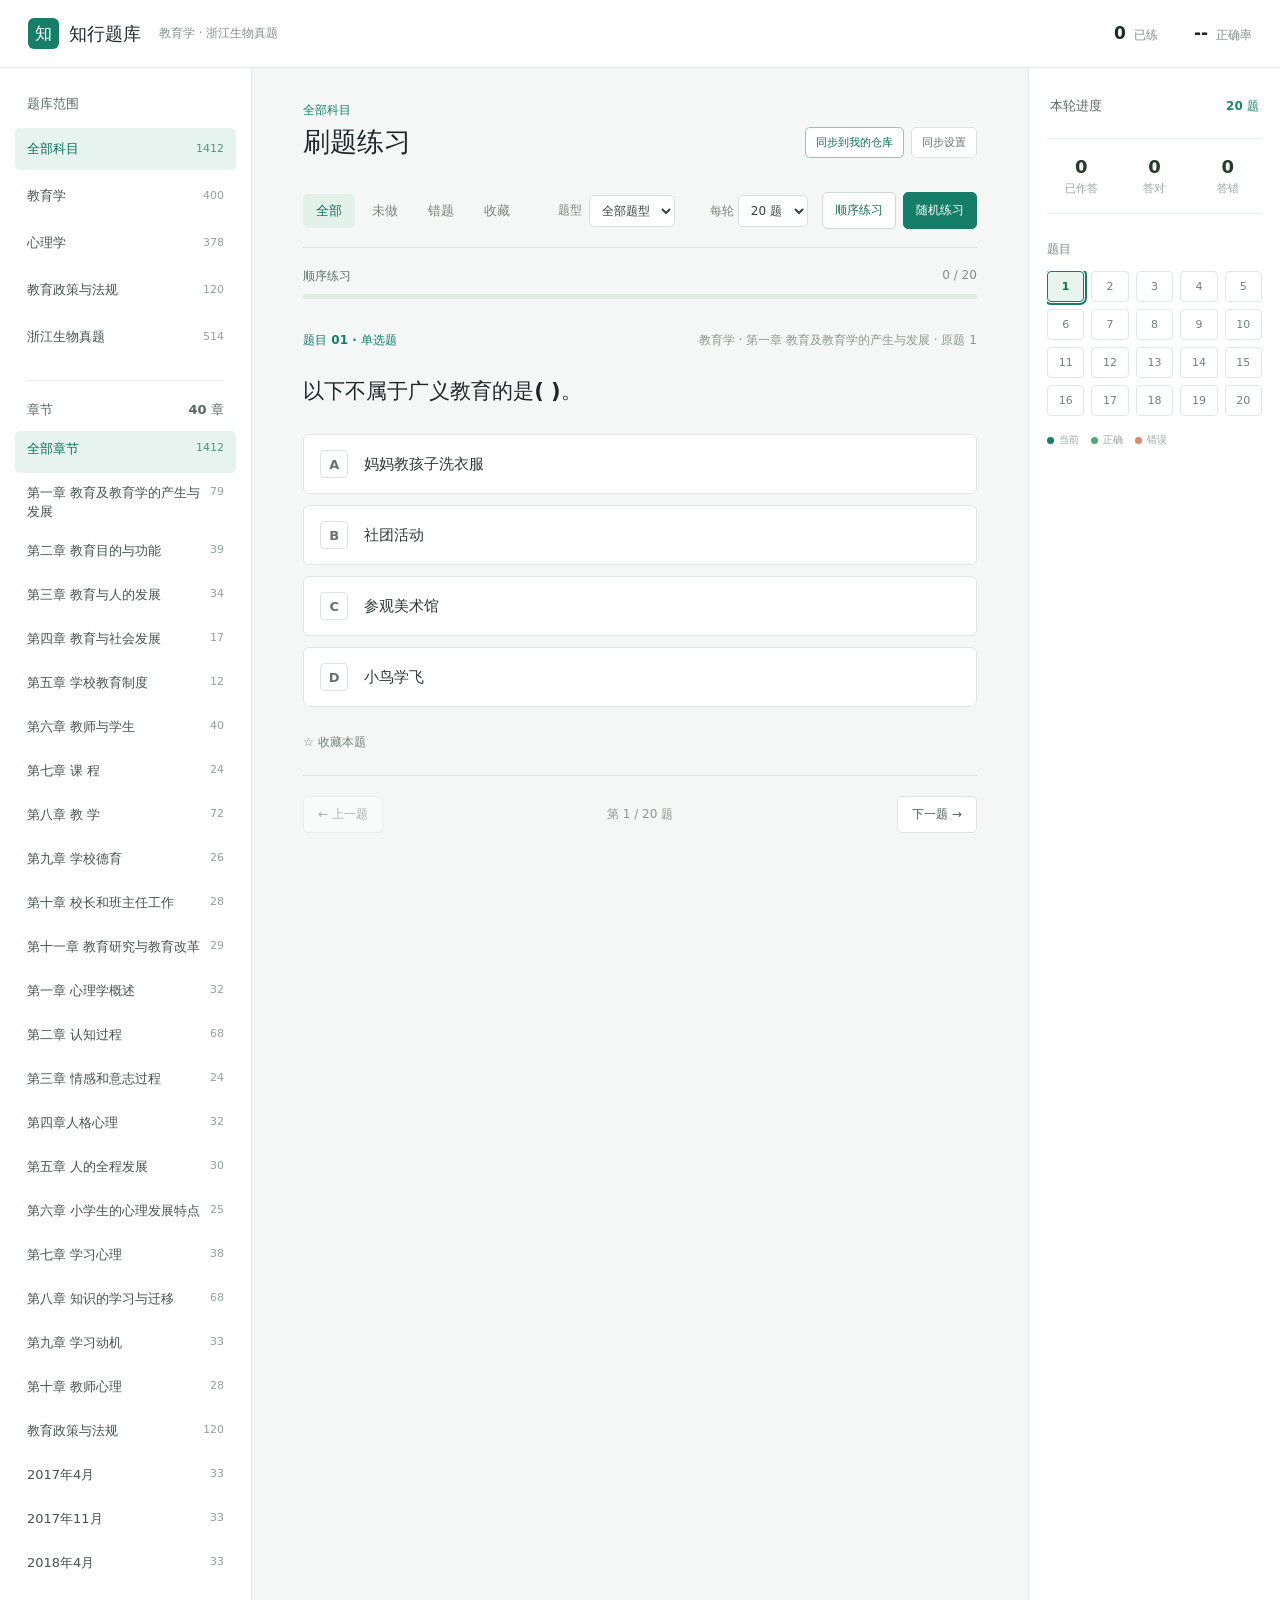
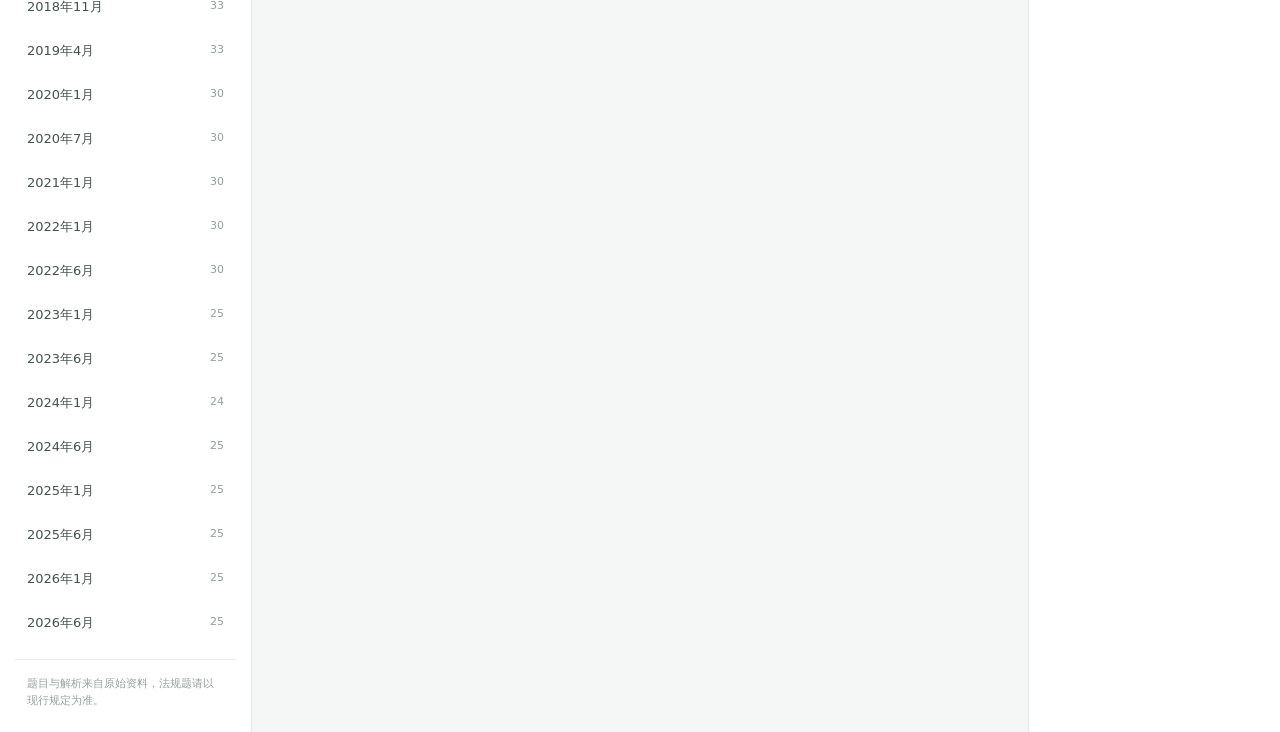
==== commit 5f2d71b9: "Keep GitHub sync as the only progress control" ====
--- a/知行题库-Windows直接打开.html
+++ b/知行题库-Windows直接打开.html
@@ -48,7 +48,7 @@
       <main class="main-content">
         <div class="page-title-row">
           <div><div class="eyebrow" id="scope-label">全部题库</div><h1>刷题练习</h1></div>
-          <div class="data-actions"><button id="export-button" type="button">导出进度</button><button id="import-button" type="button">导入进度</button><input id="import-file" type="file" accept="application/json,.json" hidden></div>
+          <div class="data-actions"></div>
         </div>
 
         <section class="practice-controls" aria-label="练习设置">
@@ -203,7 +203,7 @@
   function saveState(source = 'local', notify = true) {
     try {
       localStorage.setItem(storageKey, JSON.stringify(exportState()));
-    } catch { toast('浏览器未能保存进度，请使用“导出进度”备份'); }
+    } catch { toast('浏览器未能保存进度，请检查存储权限并同步到仓库'); }
     if (notify) {
       for (const listener of progressListeners) {
         try { listener(exportState(), { source }); }
@@ -574,30 +574,6 @@
   $('start-random').onclick = () => startSession('random');
   $('prev-button').onclick = () => { state.session.index--; saveState(); render(); };
   $('next-button').onclick = () => { state.session.index++; saveState(); render(); };
-
-  $('export-button').onclick = () => {
-    const backup = exportState();
-    const blob = new Blob([JSON.stringify(backup, null, 2)], { type: 'application/json' });
-    const url = URL.createObjectURL(blob);
-    const link = document.createElement('a');
-    link.href = url;
-    link.download = `知行题库进度-${new Date().toISOString().slice(0, 10)}.json`;
-    link.click();
-    setTimeout(() => URL.revokeObjectURL(url), 1000);
-    toast('进度已导出');
-  };
-  $('import-button').onclick = () => $('import-file').click();
-  $('import-file').onchange = async event => {
-    const file = event.target.files[0];
-    if (!file) return;
-    try {
-      const imported = JSON.parse(await file.text());
-      if (!isObject(imported) || imported.version !== 1 || !isObject(imported.records) || !Array.isArray(imported.wrong) || !Array.isArray(imported.saved)) throw Error('invalid');
-      applyState(imported, { notify: true, source: 'import' });
-      toast('进度已导入');
-    } catch { toast('进度文件格式不正确'); }
-    event.target.value = '';
-  };
 
   document.addEventListener('keydown', event => {
     if (event.altKey || event.ctrlKey || event.metaKey || ['INPUT', 'SELECT', 'TEXTAREA'].includes(document.activeElement?.tagName)) return;
@@ -847,7 +823,7 @@
     function status(message, kind = '') { field('sync-status').textContent = message; field('sync-status').dataset.kind = kind; button.title = message; button.dataset.state = kind; button.disabled = kind === 'busy'; button.textContent = kind === 'busy' ? '正在同步…' : kind === 'ok' ? '已同步 · 再同步' : kind === 'error' ? '同步失败 · 重试' : '同步到我的仓库'; preferences.title = message; }
     function persist() {
       try { localStorage.setItem(STORE, JSON.stringify(stable({ doc, snapshot }))); }
-      catch { storageError = true; status('同步元数据未能保存；请允许浏览器存储并导出进度备份', 'error'); }
+      catch { storageError = true; status('同步信息未能保存，请允许浏览器存储后重试', 'error'); }
     }
     function accept(merged) {
       doc = merged;
@@ -913,7 +889,7 @@
       catch { status('其他标签页进度格式异常，当前进度已保留', 'error'); }
     });
     persist();
-    status(storageError ? '浏览器存储受限，请导出进度备份后再同步' : token ? '已恢复此设备连接' : '尚未连接；进度仍保存在本机', storageError ? 'error' : '');
+    status(storageError ? '浏览器存储受限，请允许网站存储后再同步' : token ? '已恢复此设备连接' : '尚未连接；进度仍保存在本机', storageError ? 'error' : '');
     if (token) void sync();
     window.zhixingGitHubSync = { sync, openSettings: show };
   }
